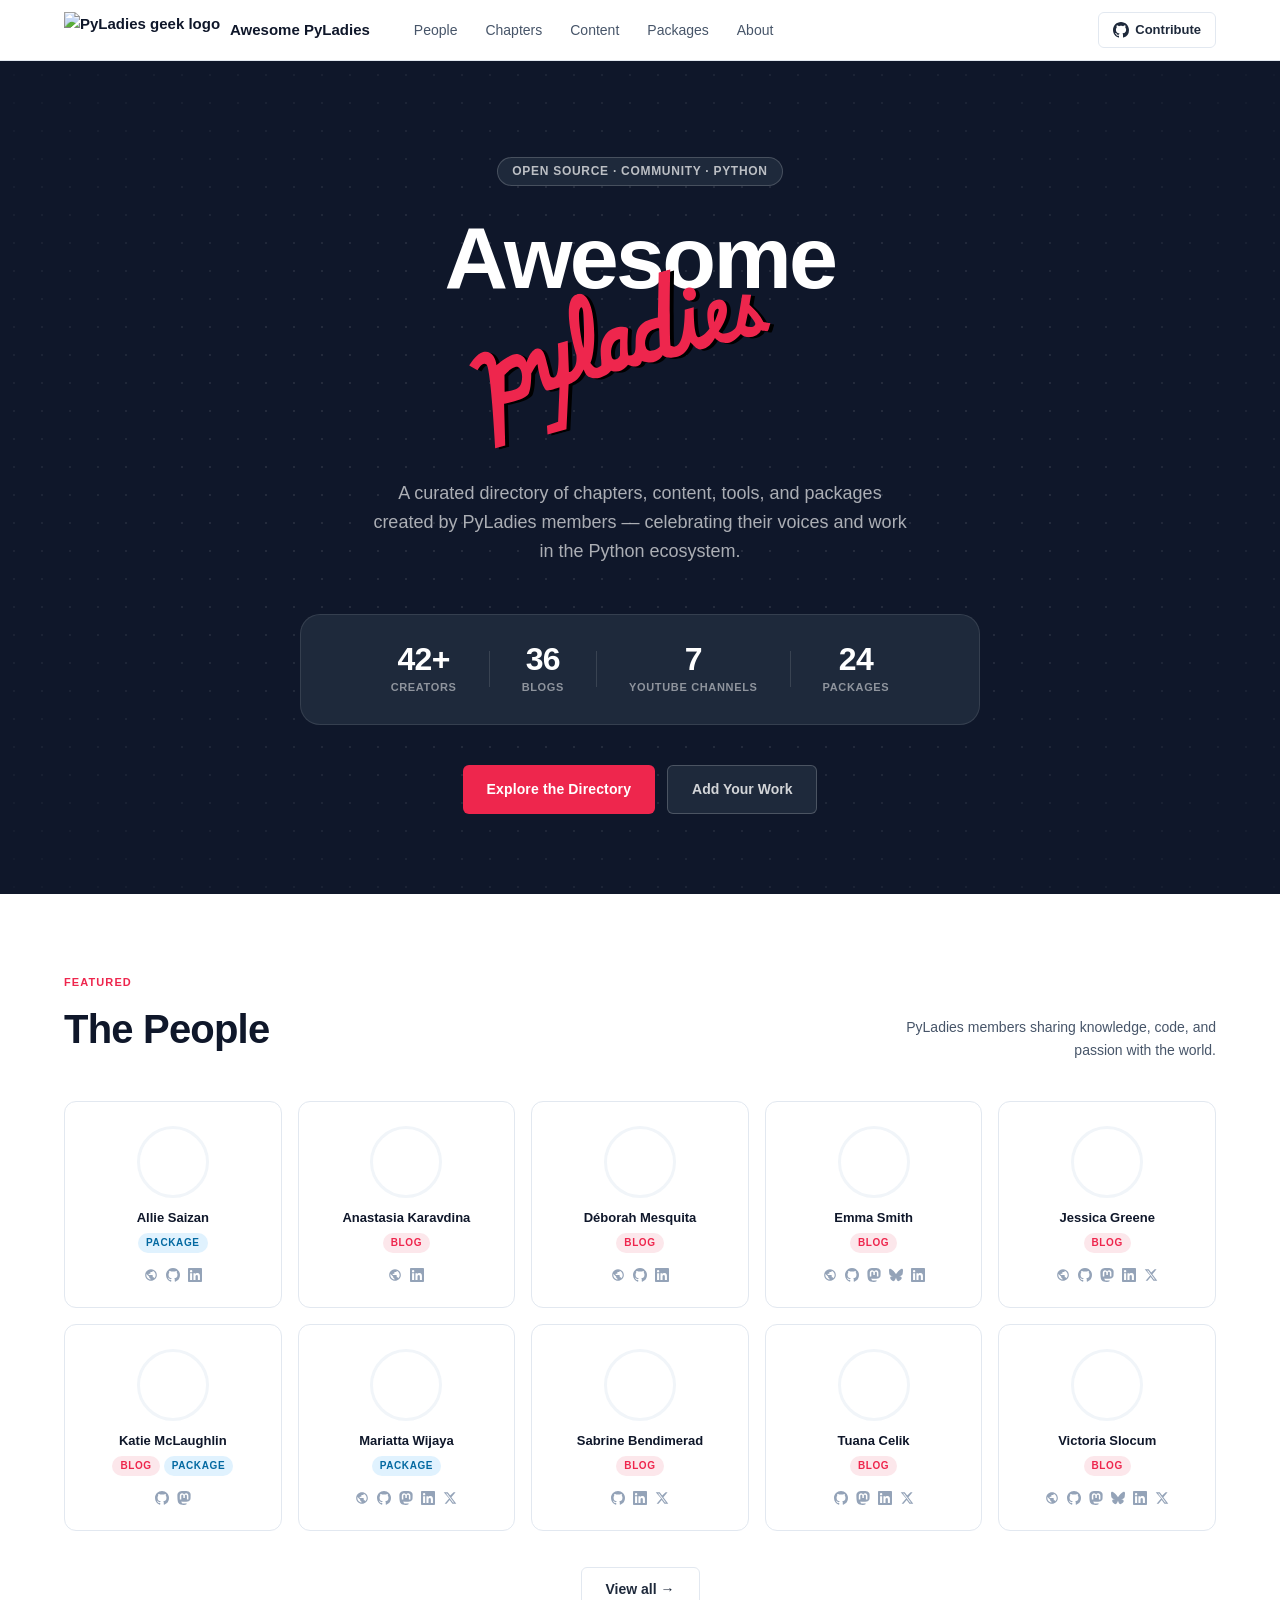
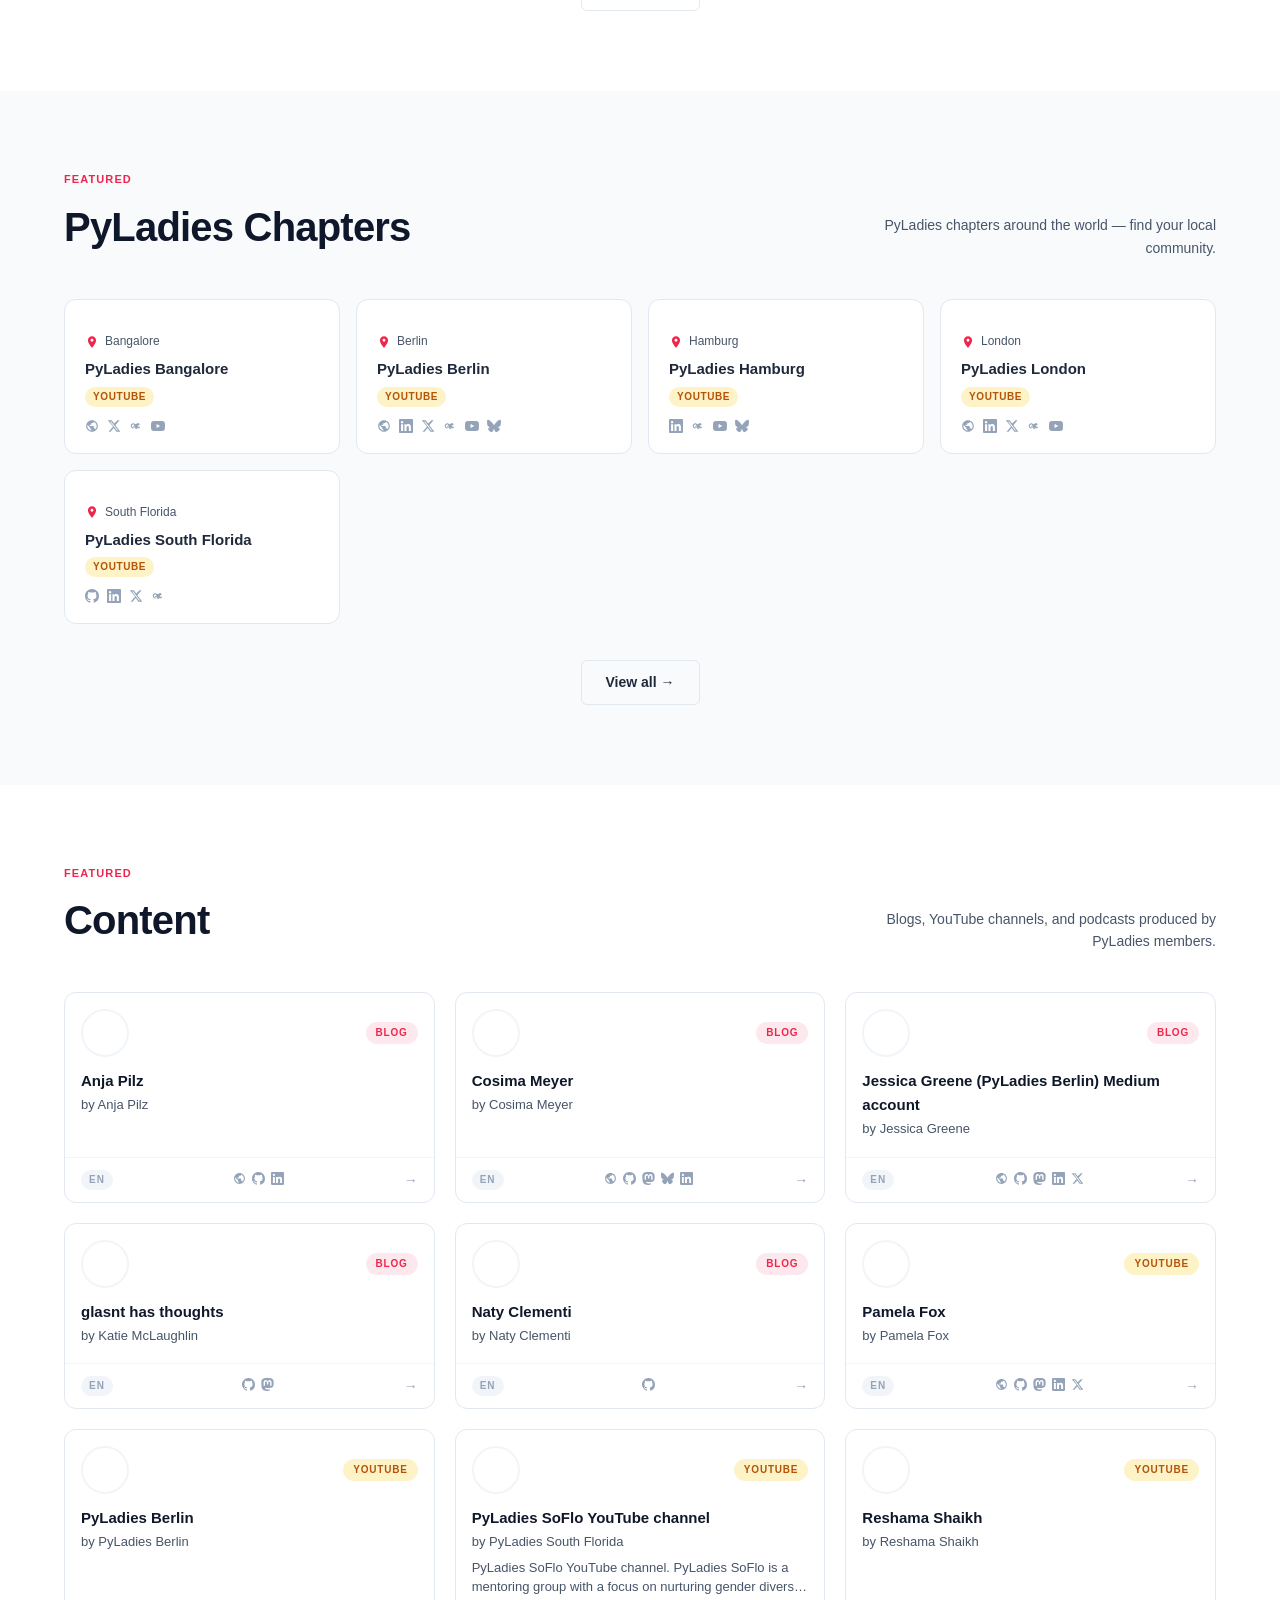
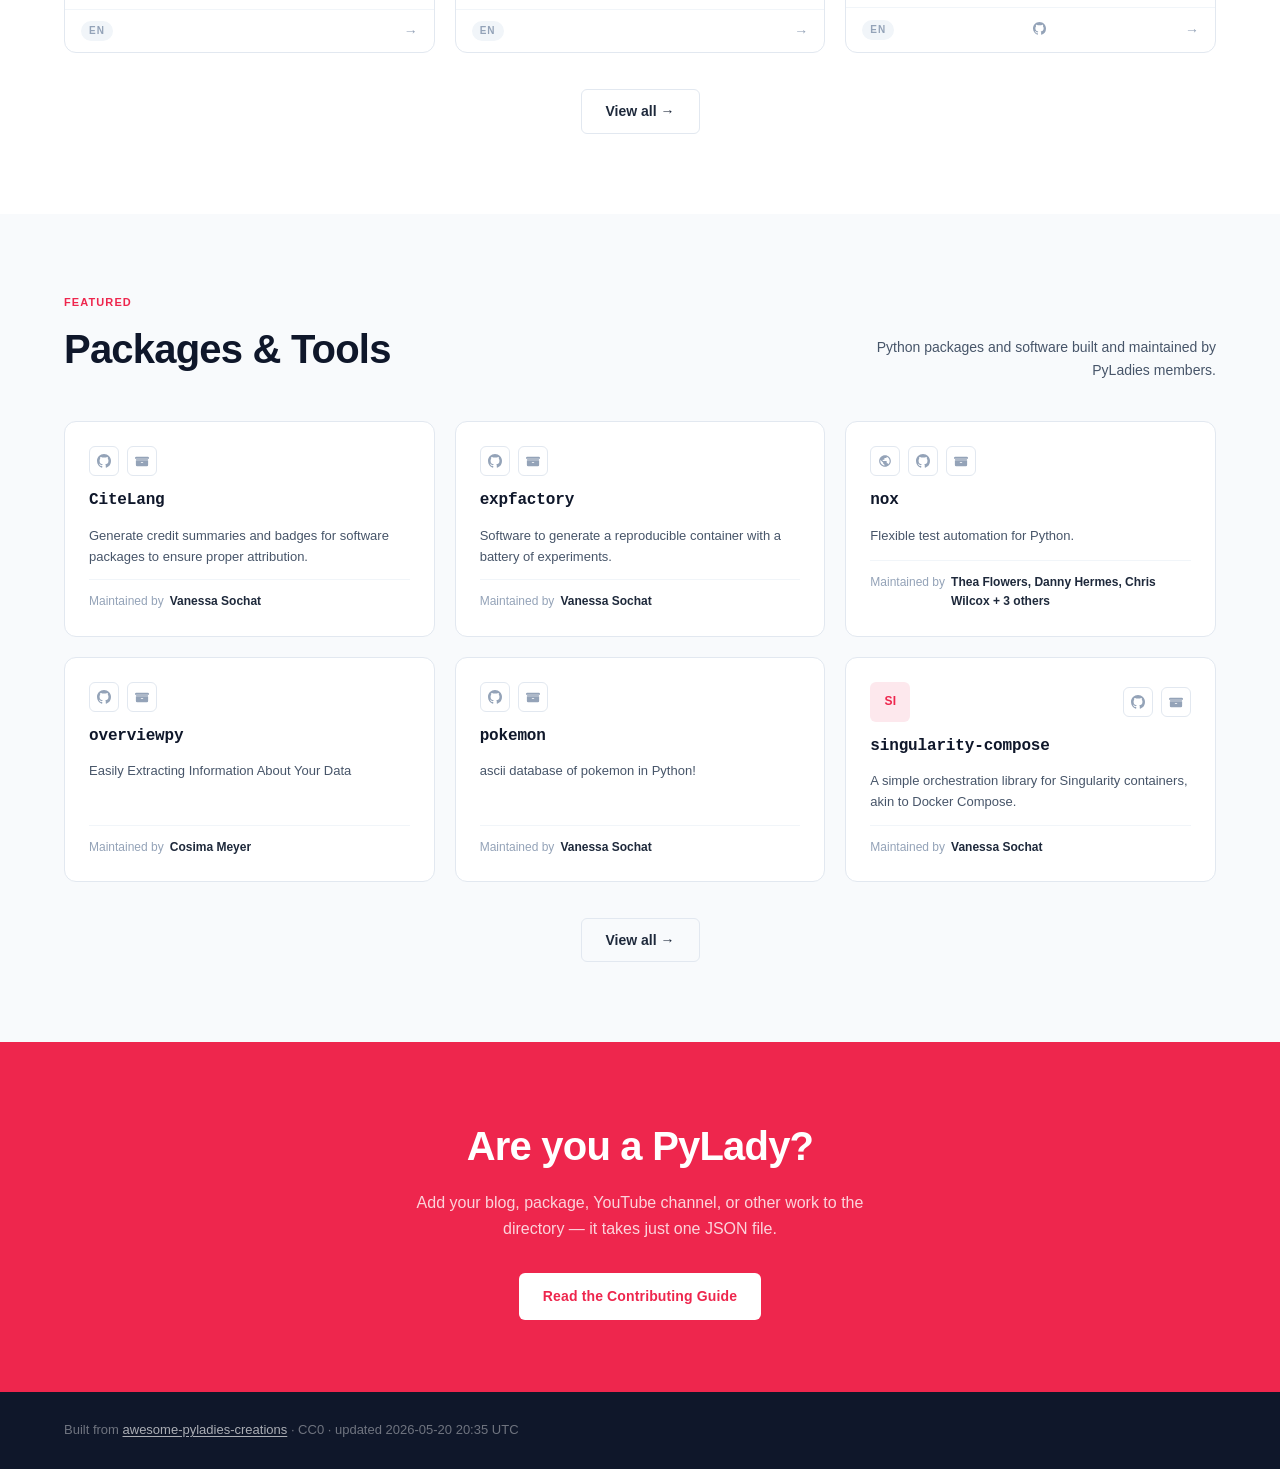
==== docs/index.html @ 739893a0 "fix: checklist styling, contribute TOC scroll-spy, scroll-margin-top for headings - Post-process ren" ====
<!DOCTYPE html>
<html lang="en">
<head>
  <meta charset="UTF-8" />
  <meta name="viewport" content="width=device-width, initial-scale=1.0" />
  <link rel="stylesheet" href="assets/style.css" />
  
</head>
<body>
  <header class="site-header">
    <nav class="nav-inner">
      <a href="index.html" class="nav-logo">
        <img src="assets/pylady_geek.png"
             alt="PyLadies geek logo" class="nav-geek-logo" />
        <span>Awesome PyLadies</span>
      </a>
      <ul class="nav-links">
        <li><a href="people.html">People</a></li>
        <li><a href="chapters.html">Chapters</a></li>
        <li><a href="content.html">Content</a></li>
        <li><a href="packages.html">Packages</a></li>
        <li><a href="about.html">About</a></li>
      </ul>
      <a class="nav-cta" href="https://github.com/cosimameyer/awesome-pyladies-creations" target="_blank" rel="noopener">
        <svg width="16" height="16" viewBox="0 0 24 24" fill="currentColor" aria-hidden="true"><path d="M12 0C5.37 0 0 5.37 0 12c0 5.31 3.435 9.795 8.205 11.385.6.105.825-.255.825-.57 0-.285-.015-1.23-.015-2.235-3.015.555-3.795-.735-4.035-1.41-.135-.345-.72-1.41-1.23-1.695-.42-.225-1.02-.78-.015-.795.945-.015 1.62.87 1.845 1.23 1.08 1.815 2.805 1.305 3.495.99.105-.78.42-1.305.765-1.605-2.67-.3-5.46-1.335-5.46-5.925 0-1.305.465-2.385 1.23-3.225-.12-.3-.54-1.53.12-3.18 0 0 1.005-.315 3.3 1.23.96-.27 1.98-.405 3-.405s2.04.135 3 .405c2.295-1.56 3.3-1.23 3.3-1.23.66 1.65.24 2.88.12 3.18.765.84 1.23 1.905 1.23 3.225 0 4.605-2.805 5.625-5.475 5.925.435.375.81 1.095.81 2.22 0 1.605-.015 2.895-.015 3.3 0 .315.225.69.825.57A12.02 12.02 0 0 0 24 12c0-6.63-5.37-12-12-12z"/></svg> Contribute
      </a>
    </nav>
  </header>
  <section class="hero">
    <div class="hero-inner">
      <div class="hero-badge">Open Source · Community · Python</div>
      <h1>Awesome</h1>
      <?xml version="1.0" encoding="UTF-8" standalone="no"?>
<!-- Created with Inkscape (http://www.inkscape.org/) -->

<svg viewBox="0 0 362.58975 154.33916"
   xmlns:dc="http://purl.org/dc/elements/1.1/"
   xmlns:cc="http://creativecommons.org/ns#"
   xmlns:rdf="http://www.w3.org/1999/02/22-rdf-syntax-ns#"
   xmlns:svg="http://www.w3.org/2000/svg"
   xmlns="http://www.w3.org/2000/svg"
   xmlns:sodipodi="http://sodipodi.sourceforge.net/DTD/sodipodi-0.dtd"
   xmlns:inkscape="http://www.inkscape.org/namespaces/inkscape"
   id="svg2"
   version="1.1"
   inkscape:version="0.47 r22583"
   sodipodi:docname="logo.svg"
   inkscape:export-filename="/home/scaredofrabbits/Documents/pyladies-docs/logos/logo-180x84.png"
   inkscape:export-xdpi="44.701157"
   inkscape:export-ydpi="44.701157"
   style="height:130px;width:auto;display:block;margin:-28px auto 12px;transform:rotate(-15deg);transform-origin:center bottom;display:inline">
  <defs
     id="defs4">
    <inkscape:perspective
       sodipodi:type="inkscape:persp3d"
       inkscape:vp_x="0 : 526.18109 : 1"
       inkscape:vp_y="0 : 1000 : 0"
       inkscape:vp_z="744.09448 : 526.18109 : 1"
       inkscape:persp3d-origin="372.04724 : 350.78739 : 1"
       id="perspective10" />
    <inkscape:perspective
       id="perspective2867"
       inkscape:persp3d-origin="0.5 : 0.33333333 : 1"
       inkscape:vp_z="1 : 0.5 : 1"
       inkscape:vp_y="0 : 1000 : 0"
       inkscape:vp_x="0 : 0.5 : 1"
       sodipodi:type="inkscape:persp3d" />
    <inkscape:perspective
       id="perspective2889"
       inkscape:persp3d-origin="0.5 : 0.33333333 : 1"
       inkscape:vp_z="1 : 0.5 : 1"
       inkscape:vp_y="0 : 1000 : 0"
       inkscape:vp_x="0 : 0.5 : 1"
       sodipodi:type="inkscape:persp3d" />
    <inkscape:perspective
       id="perspective2980"
       inkscape:persp3d-origin="0.5 : 0.33333333 : 1"
       inkscape:vp_z="1 : 0.5 : 1"
       inkscape:vp_y="0 : 1000 : 0"
       inkscape:vp_x="0 : 0.5 : 1"
       sodipodi:type="inkscape:persp3d" />
    <inkscape:perspective
       id="perspective2838"
       inkscape:persp3d-origin="0.5 : 0.33333333 : 1"
       inkscape:vp_z="1 : 0.5 : 1"
       inkscape:vp_y="0 : 1000 : 0"
       inkscape:vp_x="0 : 0.5 : 1"
       sodipodi:type="inkscape:persp3d" />
    <inkscape:perspective
       id="perspective2891"
       inkscape:persp3d-origin="0.5 : 0.33333333 : 1"
       inkscape:vp_z="1 : 0.5 : 1"
       inkscape:vp_y="0 : 1000 : 0"
       inkscape:vp_x="0 : 0.5 : 1"
       sodipodi:type="inkscape:persp3d" />
    <inkscape:perspective
       id="perspective2919"
       inkscape:persp3d-origin="0.5 : 0.33333333 : 1"
       inkscape:vp_z="1 : 0.5 : 1"
       inkscape:vp_y="0 : 1000 : 0"
       inkscape:vp_x="0 : 0.5 : 1"
       sodipodi:type="inkscape:persp3d" />
  </defs>
  <sodipodi:namedview
     id="base"
     pagecolor="#ffffff"
     bordercolor="#666666"
     borderopacity="1.0"
     inkscape:pageopacity="0.0"
     inkscape:pageshadow="2"
     inkscape:zoom="1.4142136"
     inkscape:cx="80.745115"
     inkscape:cy="82.310854"
     inkscape:document-units="px"
     inkscape:current-layer="layer3"
     showgrid="false"
     inkscape:window-width="1366"
     inkscape:window-height="697"
     inkscape:window-x="0"
     inkscape:window-y="24"
     inkscape:window-maximized="1" />
  <metadata
     id="metadata7">
    <rdf:RDF>
      <cc:Work
         rdf:about="">
        <dc:format>image/svg+xml</dc:format>
        <dc:type
           rdf:resource="http://purl.org/dc/dcmitype/StillImage" />
        <dc:title />
      </cc:Work>
    </rdf:RDF>
  </metadata>
  <g
     inkscape:groupmode="layer"
     id="layer3"
     inkscape:label="comment"
     transform="translate(-264.10653,-135.75333)"
     style="display:inline" />
  <g
     inkscape:groupmode="layer"
     id="layer5"
     inkscape:label="shadow"
     style="display:inline"
     transform="translate(-2.97702,-8.3648884)">
    <g
       id="g2858"
       transform="translate(6.5355338,10.485281)"
       style="fill:#000000">
      <path
         sodipodi:nodetypes="ccsccczsscsccccscccscssccccccscsccccscscsccccccccscscsccssccccccsccsccsccczczcccssccccsccssccccscc"
         id="path2841-2"
         d="M 145.8125,0.50000432 C 123.74597,1.6523143 126.78125,69.375004 126.78125,69.375004 c 0,0 -0.93703,7.47672 -4.09375,11.78125 -3.15673,4.30452 -8.44519,7.38215 -9.78125,6.03125 l 8.21875,-36.1875 -12.125,0 c 0,6.4e-4 -6.46018,36.223795 -13.53125,37.5625 -7.07107,1.338705 -5.063295,-6.05393 -5.063292,-13.630076 4e-6,-11.157502 1.519512,-23.391014 -6.561708,-24.401174 -8.08122,-1.01016 -16.6875,12.78125 -16.6875,12.78125 0,0 1.01872,-8.08439 -7.0625,-12.125 -8.08122,-4.04061 -28.28125,6.0625 -28.28125,6.0625 1.881521,-8.531888 -1.534797,-19.292188 -11.125,-19.1875 C 12.218554,38.573818 6.2509254,44.468939 0.5,49.156254 l 8.09375,8.09375 c 0,0 8.05314,-9.08202 12.09375,-4.03125 4.04061,5.05076 -15.5535714,98.825896 -15.5535714,98.825896 l 12.1250004,0 11.522321,-48.32589 c 0,0 26.26174,2.02967 31.3125,-4.031256 5.05076,-6.06091 9.09375,-22.21875 9.09375,-22.21875 0,0 11.119129,-12.143721 10.108979,-8.103111 -1.01015,4.04061 -2.034749,31.311717 3.016021,32.321867 5.05076,1.01015 15.15625,0 15.15625,0 l -12.25,39.28125 -14,1.125 -2.03125,10.125 23.25,0 16.3125,-50.78125 c 0,0 7.3219,-1.04918 11.46875,-3.312506 4.14685,-2.26332 7.38586,-6.26897 10.375,-9.25 0.65827,5.06127 0.86643,9.040319 7.0625,12.250006 8.03025,4.15982 19.17878,1.16145 23.96875,-2.500006 11.61676,7.576146 21.21875,-1.5 21.21875,-1.5 0,0 11.09533,10.101536 17.15625,0 16.66752,11.111676 25.75,-0.46875 25.75,-0.46875 0,0 0.7824,5.457376 14.8125,6.406256 14.0301,0.94888 20.71875,-12.656256 20.71875,-12.656256 2.74434,3.48423 4.13991,10.897926 10.90625,11.625006 6.76634,0.72708 13.52714,-3.605916 18.65625,-8.968756 3.81969,7.197816 7.71317,7.759426 12.59375,9.500006 4.88058,1.74058 14.30009,-3.449156 18.28125,-6.187506 5.0763,9.137536 20.01868,8.460296 24.40625,1.65625 0.0614,0.478178 1.18435,1.498951 7.09375,3.468756 2.34189,-1.709596 3.00844,-4.529786 5.8125,-8.343756 -2.52539,-1.01015 -7.625,-3.53125 -7.625,-3.53125 -1.50285,-8.41307 -6.02671,-16.21852 -10.84375,-23.96875 l 5.0625,-11.09375 -10.09375,-3.03125 c -6.22431,13.50459 -11.46678,25.47812 -15.65625,33.4375 -4.18947,7.95937 -19.68829,8.26924 -22.71875,1.375 20.29456,-15.18963 22.54306,-38.57158 5.03125,-36.337881 -16.2066,2.067214 -14.74173,30.537459 -14.74173,30.537459 0,0 -5.9583,5.790272 -14.03952,6.800422 -8.08122,1.01015 2.5625,-36 2.5625,-36 l -11.09375,0 c 0,0 -6.67833,26.361223 -14.6875,35 -7.21864,7.786096 -10.33604,3.141199 -12.3125,2.21875 -2.04681,-0.955285 22.75428,-88.01119579 22.75428,-88.01119579 L 246.46288,0.67814417 231.65625,52.062504 c -8.08122,-0.16396 -17.16878,-1.32579 -25.25,5.875 -10.86008,10.20217 -6.66295,33.061625 -19.21875,28.948445 -4.04061,1.01015 6.84375,-30.760945 6.84375,-30.760945 -0.7389,-5.17228 -16.72934,-7.52701 -24.6875,-2.625 -15.78673,9.72419 -14.34548,29.02315 -17.3125,36.0625 -6.99635,3.234382 -8.93416,1.096535 -11.69844,-6 11.62571,-13.5981 29.7757,-82.0523497 6.54219,-83.06249968 -0.36302,-0.0157837 -0.71224,-0.0182906 -1.0625,0 z m 0.85977,16.33280468 c 0.10733,-0.01509 0.20458,-0.0088 0.3125,0 4.82812,0.392044 -9.60977,46.979695 -9.60977,46.979695 -1.49758,-0.49518 2.5355,-46.029026 9.29727,-46.979695 z m 152.85005,44.935053 c 2.30539,-1.938781 3.98307,-1.532499 4.34375,-0.200894 0.36068,1.331605 -8.70089,13.254465 -8.70089,13.254465 0.0488,-4.483809 2.05176,-11.114791 4.35714,-13.053571 z m -75.25709,2.679795 c 2.8925,-0.08146 4.03617,-0.49733 5.45352,0.583597 l -4.59375,20.34375 c -1.01015,3.07161 -14.70352,5.55644 -16.21875,-1.46875 -1.42074,-6.58708 2.45047,-11.737647 5.26523,-15.271097 2.27284,-2.853163 6.37482,-4.082772 10.09375,-4.1875 z m -45.03046,0.567572 c 0.78656,-0.01563 1.60813,0.114287 2.4375,0.406254 l -5.15625,18.521097 c -2.52538,3.53554 -9.27796,5.057614 -9.92227,-0.09883 -0.83873,-6.712304 5.03761,-18.677462 12.64102,-18.828521 z M 52.875,65.031254 c 1.336266,0.02885 2.53125,0.352677 3.46875,1.15625 5,4.28571 0.58666,19.16438 -4.5,22.5625 -6.11501,4.08512 -18.6875,1.21875 -18.6875,1.21875 l 5,-19.28125 c 0.580361,0 8.928263,-5.781289 14.71875,-5.65625 z m 283.5,9.59375 c 0,0 6.08976,12.98952 5,15 -2.72578,5.02877 -12.31902,-0.07963 -11.78125,-1.78125 l 6.78125,-13.21875 z"
         style="fill:#000000;fill-opacity:1;stroke:none;display:inline" />
      <path
         sodipodi:nodetypes="csz"
         id="path2915-9"
         d="m 274.98435,27.189734 c 10.91038,-0.37102 10.26934,16.6584 -0.71914,15.50829 -7.8672,-0.82342 -10.19123,-15.13726 0.71914,-15.50829 z"
         style="fill:#000000;fill-opacity:1;stroke:none;display:inline" />
    </g>
  </g>
  <g
     inkscape:label="script"
     inkscape:groupmode="layer"
     id="layer1"
     transform="translate(-264.10653,-135.75333)"
     style="display:inline">
    <g
       style="fill:#EE264D;fill-opacity:1;display:inline"
       id="g2858-3"
       transform="translate(263.60653,135.26612)">
      <path
         sodipodi:nodetypes="ccsccczsscsccccscccscssccccccscsccccscscsccccccccscscsccssccccccsccsccsccczczcccssccccsccssccccscc"
         id="path2841-2-0"
         d="M 145.8125,0.50000432 C 123.74597,1.6523143 126.78125,69.375004 126.78125,69.375004 c 0,0 -0.93703,7.47672 -4.09375,11.78125 -3.15673,4.30452 -8.44519,7.38215 -9.78125,6.03125 l 8.21875,-36.1875 -12.125,0 c 0,6.4e-4 -6.46018,36.223795 -13.53125,37.5625 -7.07107,1.338705 -5.063295,-6.05393 -5.063292,-13.630076 4e-6,-11.157502 1.519512,-23.391014 -6.561708,-24.401174 -8.08122,-1.01016 -16.6875,12.78125 -16.6875,12.78125 0,0 1.01872,-8.08439 -7.0625,-12.125 -8.08122,-4.04061 -28.28125,6.0625 -28.28125,6.0625 1.881521,-8.531888 -1.534797,-19.292188 -11.125,-19.1875 C 12.218554,38.573818 6.2509254,44.468939 0.5,49.156254 l 8.09375,8.09375 c 0,0 8.05314,-9.08202 12.09375,-4.03125 4.04061,5.05076 -15.5535714,98.825896 -15.5535714,98.825896 l 12.1250004,0 11.522321,-48.32589 c 0,0 26.26174,2.02967 31.3125,-4.031256 5.05076,-6.06091 9.09375,-22.21875 9.09375,-22.21875 0,0 11.119129,-12.143721 10.108979,-8.103111 -1.01015,4.04061 -2.034749,31.311717 3.016021,32.321867 5.05076,1.01015 15.15625,0 15.15625,0 l -12.25,39.28125 -14,1.125 -2.03125,10.125 23.25,0 16.3125,-50.78125 c 0,0 7.3219,-1.04918 11.46875,-3.312506 4.14685,-2.26332 7.38586,-6.26897 10.375,-9.25 0.65827,5.06127 0.86643,9.040319 7.0625,12.250006 8.03025,4.15982 19.17878,1.16145 23.96875,-2.500006 11.61676,7.576146 21.21875,-1.5 21.21875,-1.5 0,0 11.09533,10.101536 17.15625,0 16.66752,11.111676 25.75,-0.46875 25.75,-0.46875 0,0 0.7824,5.457376 14.8125,6.406256 14.0301,0.94888 20.71875,-12.656256 20.71875,-12.656256 2.74434,3.48423 4.13991,10.897926 10.90625,11.625006 6.76634,0.72708 13.52714,-3.605916 18.65625,-8.968756 3.81969,7.197816 7.71317,7.759426 12.59375,9.500006 4.88058,1.74058 14.30009,-3.449156 18.28125,-6.187506 5.0763,9.137536 20.01868,8.460296 24.40625,1.65625 0.0614,0.478178 1.18435,1.498951 7.09375,3.468756 2.34189,-1.709596 3.00844,-4.529786 5.8125,-8.343756 -2.52539,-1.01015 -7.625,-3.53125 -7.625,-3.53125 -1.50285,-8.41307 -6.02671,-16.21852 -10.84375,-23.96875 l 5.0625,-11.09375 -10.09375,-3.03125 c -6.22431,13.50459 -11.46678,25.47812 -15.65625,33.4375 -4.18947,7.95937 -19.68829,8.26924 -22.71875,1.375 20.29456,-15.18963 22.54306,-38.57158 5.03125,-36.337881 -16.2066,2.067214 -14.74173,30.537459 -14.74173,30.537459 0,0 -5.9583,5.790272 -14.03952,6.800422 -8.08122,1.01015 2.5625,-36 2.5625,-36 l -11.09375,0 c 0,0 -6.67833,26.361223 -14.6875,35 -7.21864,7.786096 -10.33604,3.141199 -12.3125,2.21875 -2.04681,-0.955285 22.75428,-88.01119579 22.75428,-88.01119579 L 246.46288,0.67814417 231.65625,52.062504 c -8.08122,-0.16396 -17.16878,-1.32579 -25.25,5.875 -10.86008,10.20217 -6.66295,33.061625 -19.21875,28.948445 -4.04061,1.01015 6.84375,-30.760945 6.84375,-30.760945 -0.7389,-5.17228 -16.72934,-7.52701 -24.6875,-2.625 -15.78673,9.72419 -14.34548,29.02315 -17.3125,36.0625 -6.99635,3.234382 -8.93416,1.096535 -11.69844,-6 11.62571,-13.5981 29.7757,-82.0523497 6.54219,-83.06249968 -0.36302,-0.0157837 -0.71224,-0.0182906 -1.0625,0 z m 0.85977,16.33280468 c 0.10733,-0.01509 0.20458,-0.0088 0.3125,0 4.82812,0.392044 -9.60977,46.979695 -9.60977,46.979695 -1.49758,-0.49518 2.5355,-46.029026 9.29727,-46.979695 z m 152.85005,44.935053 c 2.30539,-1.938781 3.98307,-1.532499 4.34375,-0.200894 0.36068,1.331605 -8.70089,13.254465 -8.70089,13.254465 0.0488,-4.483809 2.05176,-11.114791 4.35714,-13.053571 z m -75.25709,2.679795 c 2.8925,-0.08146 4.03617,-0.49733 5.45352,0.583597 l -4.59375,20.34375 c -1.01015,3.07161 -14.70352,5.55644 -16.21875,-1.46875 -1.42074,-6.58708 2.45047,-11.737647 5.26523,-15.271097 2.27284,-2.853163 6.37482,-4.082772 10.09375,-4.1875 z m -45.03046,0.567572 c 0.78656,-0.01563 1.60813,0.114287 2.4375,0.406254 l -5.15625,18.521097 c -2.52538,3.53554 -9.27796,5.057614 -9.92227,-0.09883 -0.83873,-6.712304 5.03761,-18.677462 12.64102,-18.828521 z M 52.875,65.031254 c 1.336266,0.02885 2.53125,0.352677 3.46875,1.15625 5,4.28571 0.58666,19.16438 -4.5,22.5625 -6.11501,4.08512 -18.6875,1.21875 -18.6875,1.21875 l 5,-19.28125 c 0.580361,0 8.928263,-5.781289 14.71875,-5.65625 z m 283.5,9.59375 c 0,0 6.08976,12.98952 5,15 -2.72578,5.02877 -12.31902,-0.07963 -11.78125,-1.78125 l 6.78125,-13.21875 z"
         style="fill:#EE264D;fill-opacity:1;stroke:none;display:inline" />
      <path
         sodipodi:nodetypes="csz"
         id="path2915-9-9"
         d="m 274.98435,27.189734 c 10.91038,-0.37102 10.26934,16.6584 -0.71914,15.50829 -7.8672,-0.82342 -10.19123,-15.13726 0.71914,-15.50829 z"
         style="fill:#EE264D;fill-opacity:1;stroke:none;display:inline" />
    </g>
  </g>
</svg>

      <p class="hero-sub">A curated directory of chapters, content, tools, and packages created by PyLadies members — celebrating their voices and work in the Python ecosystem.</p>
      <div class="hero-stats"><div class="stat"><span class="stat-num">42+</span><span class="stat-label">Creators</span></div><div class="stat-divider"></div><div class="stat"><span class="stat-num">36</span><span class="stat-label">Blogs</span></div><div class="stat-divider"></div><div class="stat"><span class="stat-num">7</span><span class="stat-label">YouTube Channels</span></div><div class="stat-divider"></div><div class="stat"><span class="stat-num">24</span><span class="stat-label">Packages</span></div></div>
      <div class="hero-actions">
        <a href="people.html" class="btn-primary">Explore the Directory</a>
        <a href="https://github.com/cosimameyer/awesome-pyladies-creations/blob/main/CONTRIBUTING.md"
           class="btn-ghost" target="_blank" rel="noopener">Add Your Work</a>
      </div>
    </div>
    <div class="hero-grid-bg" aria-hidden="true"><div class="dot-grid"></div></div>
  </section>

  
  <section class="section" id="featured-people">
    <div class="container">
      <div class="section-header">
        <div>
          <p class="section-label">Featured</p>
          <h2 class="section-title">The People</h2>
        </div>
        <p class="section-desc">PyLadies members sharing knowledge, code, and passion with the world.</p>
      </div>
      <div class="people-grid">
        <div class="person-card" data-type="package" data-search="allie saizan"
             onclick="window.open('https://pypi.org/project/fairlearn/','_blank','noopener')" role="link" tabindex="0"
             onkeydown="if(event.key==='Enter')window.open('https://pypi.org/project/fairlearn/','_blank','noopener')">
          <img class="person-avatar" src="https://github.com/cosimameyer/awesome-pyladies-creations/raw/main/img/fallback_images/pyladies_bot.png" alt="Allie Saizan" loading="lazy"
               onerror="this.src='https://github.com/cosimameyer/awesome-pyladies-creations/raw/main/img/fallback_images/pyladies_bot.png'"/>
          <div class="person-info">
            <h3 class="person-name">Allie Saizan</h3>
            <div class="person-tags"><a href="https://pypi.org/project/fairlearn/" target="_blank" rel="noopener" class="person-tag tag-package" onclick="event.stopPropagation()">Package</a></div>
          </div>
          <div class="person-social"><a href="https://alliesaizan.github.io/" target="_blank" rel="noopener" title="website" class="social-icon" onclick="event.stopPropagation()"><svg width="14" height="14" viewBox="0 0 24 24" fill="currentColor" aria-hidden="true"><path d="M12 2C6.48 2 2 6.48 2 12s4.48 10 10 10 10-4.48 10-10S17.52 2 12 2zm-1 17.93c-3.95-.49-7-3.85-7-7.93 0-.62.08-1.21.21-1.79L9 15v1c0 1.1.9 2 2 2v1.93zm6.9-2.54c-.26-.81-1-1.39-1.9-1.39h-1v-3c0-.55-.45-1-1-1H8v-2h2c.55 0 1-.45 1-1V7h2c1.1 0 2-.9 2-2v-.41c2.93 1.19 5 4.06 5 7.41 0 2.08-.8 3.97-2.1 5.39z"/></svg></a>
<a href="https://github.com/alliesaizan" target="_blank" rel="noopener" title="github" class="social-icon" onclick="event.stopPropagation()"><svg width="14" height="14" viewBox="0 0 24 24" fill="currentColor" aria-hidden="true"><path d="M12 0C5.37 0 0 5.37 0 12c0 5.31 3.435 9.795 8.205 11.385.6.105.825-.255.825-.57 0-.285-.015-1.23-.015-2.235-3.015.555-3.795-.735-4.035-1.41-.135-.345-.72-1.41-1.23-1.695-.42-.225-1.02-.78-.015-.795.945-.015 1.62.87 1.845 1.23 1.08 1.815 2.805 1.305 3.495.99.105-.78.42-1.305.765-1.605-2.67-.3-5.46-1.335-5.46-5.925 0-1.305.465-2.385 1.23-3.225-.12-.3-.54-1.53.12-3.18 0 0 1.005-.315 3.3 1.23.96-.27 1.98-.405 3-.405s2.04.135 3 .405c2.295-1.56 3.3-1.23 3.3-1.23.66 1.65.24 2.88.12 3.18.765.84 1.23 1.905 1.23 3.225 0 4.605-2.805 5.625-5.475 5.925.435.375.81 1.095.81 2.22 0 1.605-.015 2.895-.015 3.3 0 .315.225.69.825.57A12.02 12.02 0 0 0 24 12c0-6.63-5.37-12-12-12z"/></svg></a>
<a href="https://www.linkedin.com/in/alexandra-saizan" target="_blank" rel="noopener" title="linkedin" class="social-icon" onclick="event.stopPropagation()"><svg width="14" height="14" viewBox="0 0 24 24" fill="currentColor" aria-hidden="true"><path d="M20.447 20.452h-3.554v-5.569c0-1.328-.027-3.037-1.852-3.037-1.853 0-2.136 1.445-2.136 2.939v5.667H9.351V9h3.414v1.561h.046c.477-.9 1.637-1.85 3.37-1.85 3.601 0 4.267 2.37 4.267 5.455v6.286zM5.337 7.433a2.062 2.062 0 0 1-2.063-2.065 2.064 2.064 0 1 1 2.063 2.065zm1.782 13.019H3.555V9h3.564v11.452zM22.225 0H1.771C.792 0 0 .774 0 1.729v20.542C0 23.227.792 24 1.771 24h20.451C23.2 24 24 23.227 24 22.271V1.729C24 .774 23.2 0 22.222 0h.003z"/></svg></a></div>
        </div>
        <div class="person-card" data-type="blog" data-search="anastasia karavdina"
             onclick="window.open('https://www.karavdina.com/blog','_blank','noopener')" role="link" tabindex="0"
             onkeydown="if(event.key==='Enter')window.open('https://www.karavdina.com/blog','_blank','noopener')">
          <img class="person-avatar" src="https://static.wixstatic.com/media/160e52_7aba41375ff94da0a34b68dfbb95f603~mv2.jpg" alt="Anastasia Karavdina" loading="lazy"
               onerror="this.src='https://github.com/cosimameyer/awesome-pyladies-creations/raw/main/img/fallback_images/pyladies_bot.png'"/>
          <div class="person-info">
            <h3 class="person-name">Anastasia Karavdina</h3>
            <div class="person-tags"><a href="https://www.karavdina.com/blog" target="_blank" rel="noopener" class="person-tag tag-blog" onclick="event.stopPropagation()">Blog</a></div>
          </div>
          <div class="person-social"><a href="https://www.karavdina.com" target="_blank" rel="noopener" title="website" class="social-icon" onclick="event.stopPropagation()"><svg width="14" height="14" viewBox="0 0 24 24" fill="currentColor" aria-hidden="true"><path d="M12 2C6.48 2 2 6.48 2 12s4.48 10 10 10 10-4.48 10-10S17.52 2 12 2zm-1 17.93c-3.95-.49-7-3.85-7-7.93 0-.62.08-1.21.21-1.79L9 15v1c0 1.1.9 2 2 2v1.93zm6.9-2.54c-.26-.81-1-1.39-1.9-1.39h-1v-3c0-.55-.45-1-1-1H8v-2h2c.55 0 1-.45 1-1V7h2c1.1 0 2-.9 2-2v-.41c2.93 1.19 5 4.06 5 7.41 0 2.08-.8 3.97-2.1 5.39z"/></svg></a>
<a href="https://www.linkedin.com/in/dr-anastasia-karavdina" target="_blank" rel="noopener" title="linkedin" class="social-icon" onclick="event.stopPropagation()"><svg width="14" height="14" viewBox="0 0 24 24" fill="currentColor" aria-hidden="true"><path d="M20.447 20.452h-3.554v-5.569c0-1.328-.027-3.037-1.852-3.037-1.853 0-2.136 1.445-2.136 2.939v5.667H9.351V9h3.414v1.561h.046c.477-.9 1.637-1.85 3.37-1.85 3.601 0 4.267 2.37 4.267 5.455v6.286zM5.337 7.433a2.062 2.062 0 0 1-2.063-2.065 2.064 2.064 0 1 1 2.063 2.065zm1.782 13.019H3.555V9h3.564v11.452zM22.225 0H1.771C.792 0 0 .774 0 1.729v20.542C0 23.227.792 24 1.771 24h20.451C23.2 24 24 23.227 24 22.271V1.729C24 .774 23.2 0 22.222 0h.003z"/></svg></a></div>
        </div>
        <div class="person-card" data-type="blog" data-search="anja pilz"
             onclick="window.open('https://aplz.github.io','_blank','noopener')" role="link" tabindex="0"
             onkeydown="if(event.key==='Enter')window.open('https://aplz.github.io','_blank','noopener')">
          <img class="person-avatar" src="https://raw.githubusercontent.com/aplz/aplz.github.io/master/images/avatar_me.jpg" alt="Anja Pilz" loading="lazy"
               onerror="this.src='https://github.com/cosimameyer/awesome-pyladies-creations/raw/main/img/fallback_images/pyladies_small.png'"/>
          <div class="person-info">
            <h3 class="person-name">Anja Pilz</h3>
            <div class="person-tags"><a href="https://aplz.github.io" target="_blank" rel="noopener" class="person-tag tag-blog" onclick="event.stopPropagation()">Blog</a></div>
          </div>
          <div class="person-social"><a href="https://aplz.github.io" target="_blank" rel="noopener" title="website" class="social-icon" onclick="event.stopPropagation()"><svg width="14" height="14" viewBox="0 0 24 24" fill="currentColor" aria-hidden="true"><path d="M12 2C6.48 2 2 6.48 2 12s4.48 10 10 10 10-4.48 10-10S17.52 2 12 2zm-1 17.93c-3.95-.49-7-3.85-7-7.93 0-.62.08-1.21.21-1.79L9 15v1c0 1.1.9 2 2 2v1.93zm6.9-2.54c-.26-.81-1-1.39-1.9-1.39h-1v-3c0-.55-.45-1-1-1H8v-2h2c.55 0 1-.45 1-1V7h2c1.1 0 2-.9 2-2v-.41c2.93 1.19 5 4.06 5 7.41 0 2.08-.8 3.97-2.1 5.39z"/></svg></a>
<a href="https://github.com/aplz" target="_blank" rel="noopener" title="github" class="social-icon" onclick="event.stopPropagation()"><svg width="14" height="14" viewBox="0 0 24 24" fill="currentColor" aria-hidden="true"><path d="M12 0C5.37 0 0 5.37 0 12c0 5.31 3.435 9.795 8.205 11.385.6.105.825-.255.825-.57 0-.285-.015-1.23-.015-2.235-3.015.555-3.795-.735-4.035-1.41-.135-.345-.72-1.41-1.23-1.695-.42-.225-1.02-.78-.015-.795.945-.015 1.62.87 1.845 1.23 1.08 1.815 2.805 1.305 3.495.99.105-.78.42-1.305.765-1.605-2.67-.3-5.46-1.335-5.46-5.925 0-1.305.465-2.385 1.23-3.225-.12-.3-.54-1.53.12-3.18 0 0 1.005-.315 3.3 1.23.96-.27 1.98-.405 3-.405s2.04.135 3 .405c2.295-1.56 3.3-1.23 3.3-1.23.66 1.65.24 2.88.12 3.18.765.84 1.23 1.905 1.23 3.225 0 4.605-2.805 5.625-5.475 5.925.435.375.81 1.095.81 2.22 0 1.605-.015 2.895-.015 3.3 0 .315.225.69.825.57A12.02 12.02 0 0 0 24 12c0-6.63-5.37-12-12-12z"/></svg></a>
<a href="https://www.linkedin.com/in/anja-pilz" target="_blank" rel="noopener" title="linkedin" class="social-icon" onclick="event.stopPropagation()"><svg width="14" height="14" viewBox="0 0 24 24" fill="currentColor" aria-hidden="true"><path d="M20.447 20.452h-3.554v-5.569c0-1.328-.027-3.037-1.852-3.037-1.853 0-2.136 1.445-2.136 2.939v5.667H9.351V9h3.414v1.561h.046c.477-.9 1.637-1.85 3.37-1.85 3.601 0 4.267 2.37 4.267 5.455v6.286zM5.337 7.433a2.062 2.062 0 0 1-2.063-2.065 2.064 2.064 0 1 1 2.063 2.065zm1.782 13.019H3.555V9h3.564v11.452zM22.225 0H1.771C.792 0 0 .774 0 1.729v20.542C0 23.227.792 24 1.771 24h20.451C23.2 24 24 23.227 24 22.271V1.729C24 .774 23.2 0 22.222 0h.003z"/></svg></a></div>
        </div>
        <div class="person-card" data-type="blog" data-search="bilge yucel"
             onclick="window.open('https://medium.com/@bilgeycl','_blank','noopener')" role="link" tabindex="0"
             onkeydown="if(event.key==='Enter')window.open('https://medium.com/@bilgeycl','_blank','noopener')">
          <img class="person-avatar" src="https://miro.medium.com/v2/1*vq38WKmsK8tz_JXI5scXnw.jpeg" alt="Bilge Yucel" loading="lazy"
               onerror="this.src='https://github.com/cosimameyer/awesome-pyladies-creations/raw/main/img/fallback_images/pyladies_small.png'"/>
          <div class="person-info">
            <h3 class="person-name">Bilge Yucel</h3>
            <div class="person-tags"><a href="https://medium.com/@bilgeycl" target="_blank" rel="noopener" class="person-tag tag-blog" onclick="event.stopPropagation()">Blog</a></div>
          </div>
          <div class="person-social"><a href="https://bilgeyucel.github.io/" target="_blank" rel="noopener" title="website" class="social-icon" onclick="event.stopPropagation()"><svg width="14" height="14" viewBox="0 0 24 24" fill="currentColor" aria-hidden="true"><path d="M12 2C6.48 2 2 6.48 2 12s4.48 10 10 10 10-4.48 10-10S17.52 2 12 2zm-1 17.93c-3.95-.49-7-3.85-7-7.93 0-.62.08-1.21.21-1.79L9 15v1c0 1.1.9 2 2 2v1.93zm6.9-2.54c-.26-.81-1-1.39-1.9-1.39h-1v-3c0-.55-.45-1-1-1H8v-2h2c.55 0 1-.45 1-1V7h2c1.1 0 2-.9 2-2v-.41c2.93 1.19 5 4.06 5 7.41 0 2.08-.8 3.97-2.1 5.39z"/></svg></a>
<a href="https://github.com/bilgeyucel" target="_blank" rel="noopener" title="github" class="social-icon" onclick="event.stopPropagation()"><svg width="14" height="14" viewBox="0 0 24 24" fill="currentColor" aria-hidden="true"><path d="M12 0C5.37 0 0 5.37 0 12c0 5.31 3.435 9.795 8.205 11.385.6.105.825-.255.825-.57 0-.285-.015-1.23-.015-2.235-3.015.555-3.795-.735-4.035-1.41-.135-.345-.72-1.41-1.23-1.695-.42-.225-1.02-.78-.015-.795.945-.015 1.62.87 1.845 1.23 1.08 1.815 2.805 1.305 3.495.99.105-.78.42-1.305.765-1.605-2.67-.3-5.46-1.335-5.46-5.925 0-1.305.465-2.385 1.23-3.225-.12-.3-.54-1.53.12-3.18 0 0 1.005-.315 3.3 1.23.96-.27 1.98-.405 3-.405s2.04.135 3 .405c2.295-1.56 3.3-1.23 3.3-1.23.66 1.65.24 2.88.12 3.18.765.84 1.23 1.905 1.23 3.225 0 4.605-2.805 5.625-5.475 5.925.435.375.81 1.095.81 2.22 0 1.605-.015 2.895-.015 3.3 0 .315.225.69.825.57A12.02 12.02 0 0 0 24 12c0-6.63-5.37-12-12-12z"/></svg></a>
<a href="https://sigmoid.social/@bilgeyucel" target="_blank" rel="noopener" title="mastodon" class="social-icon" onclick="event.stopPropagation()"><svg width="14" height="14" viewBox="0 0 24 24" fill="currentColor" aria-hidden="true"><path d="M23.268 5.313c-.35-2.578-2.617-4.61-5.304-5.004C17.51.242 15.792 0 11.813 0h-.03c-3.98 0-4.835.242-5.288.309C3.882.692 1.496 2.518.917 5.127.64 6.412.61 7.837.661 9.143c.074 1.874.088 3.745.26 5.611.118 1.24.325 2.47.62 3.68.55 2.237 2.777 4.098 4.96 4.857 2.336.792 4.849.923 7.256.38.265-.061.527-.132.786-.213.585-.184 1.27-.39 1.774-.753a.057.057 0 0 0 .023-.043v-1.809a.052.052 0 0 0-.02-.041.053.053 0 0 0-.046-.01 20.282 20.282 0 0 1-4.709.545c-2.73 0-3.463-1.284-3.674-1.818a5.593 5.593 0 0 1-.319-1.433.053.053 0 0 1 .066-.054c1.517.363 3.072.546 4.632.546.376 0 .75 0 1.125-.01 1.57-.044 3.224-.124 4.768-.422.038-.008.077-.015.11-.024 2.435-.464 4.753-1.92 4.989-5.604.008-.145.03-1.52.03-1.67.002-.512.167-3.63-.024-5.545zm-3.748 9.195h-2.561V8.29c0-1.309-.55-1.976-1.67-1.976-1.23 0-1.846.79-1.846 2.35v3.403h-2.546V8.663c0-1.56-.617-2.35-1.848-2.35-1.112 0-1.668.668-1.67 1.977v6.218H4.822V8.102c0-1.31.337-2.35 1.011-3.12.696-.77 1.608-1.164 2.74-1.164 1.311 0 2.302.5 2.962 1.498l.638 1.06.638-1.06c.66-.999 1.65-1.498 2.96-1.498 1.13 0 2.043.395 2.74 1.164.675.77 1.012 1.81 1.012 3.12z"/></svg></a>
<a href="https://www.linkedin.com/in/bilge-yucel" target="_blank" rel="noopener" title="linkedin" class="social-icon" onclick="event.stopPropagation()"><svg width="14" height="14" viewBox="0 0 24 24" fill="currentColor" aria-hidden="true"><path d="M20.447 20.452h-3.554v-5.569c0-1.328-.027-3.037-1.852-3.037-1.853 0-2.136 1.445-2.136 2.939v5.667H9.351V9h3.414v1.561h.046c.477-.9 1.637-1.85 3.37-1.85 3.601 0 4.267 2.37 4.267 5.455v6.286zM5.337 7.433a2.062 2.062 0 0 1-2.063-2.065 2.064 2.064 0 1 1 2.063 2.065zm1.782 13.019H3.555V9h3.564v11.452zM22.225 0H1.771C.792 0 0 .774 0 1.729v20.542C0 23.227.792 24 1.771 24h20.451C23.2 24 24 23.227 24 22.271V1.729C24 .774 23.2 0 22.222 0h.003z"/></svg></a>
<a href="https://twitter.com/bilgeycl" target="_blank" rel="noopener" title="twitter" class="social-icon" onclick="event.stopPropagation()"><svg width="14" height="14" viewBox="0 0 24 24" fill="currentColor" aria-hidden="true"><path d="M18.244 2.25h3.308l-7.227 8.26 8.502 11.24H16.17l-4.714-6.231-5.401 6.231H2.744l7.737-8.835L1.254 2.25H8.08l4.259 5.63L18.244 2.25zm-1.161 17.52h1.833L7.084 4.126H5.117L17.083 19.77z"/></svg></a></div>
        </div>
        <div class="person-card" data-type="blog" data-search="cheuk ting ho"
             onclick="window.open('https://cheuk.dev','_blank','noopener')" role="link" tabindex="0"
             onkeydown="if(event.key==='Enter')window.open('https://cheuk.dev','_blank','noopener')">
          <img class="person-avatar" src="https://cheuk.dev/img/commission_main_hu_1109777618305171.jpeg" alt="Cheuk Ting Ho" loading="lazy"
               onerror="this.src='https://github.com/cosimameyer/awesome-pyladies-creations/raw/main/img/fallback_images/pyladies_bot.png'"/>
          <div class="person-info">
            <h3 class="person-name">Cheuk Ting Ho</h3>
            <div class="person-tags"><a href="https://cheuk.dev" target="_blank" rel="noopener" class="person-tag tag-blog" onclick="event.stopPropagation()">Blog</a></div>
          </div>
          <div class="person-social"><a href="https://cheuk.dev" target="_blank" rel="noopener" title="website" class="social-icon" onclick="event.stopPropagation()"><svg width="14" height="14" viewBox="0 0 24 24" fill="currentColor" aria-hidden="true"><path d="M12 2C6.48 2 2 6.48 2 12s4.48 10 10 10 10-4.48 10-10S17.52 2 12 2zm-1 17.93c-3.95-.49-7-3.85-7-7.93 0-.62.08-1.21.21-1.79L9 15v1c0 1.1.9 2 2 2v1.93zm6.9-2.54c-.26-.81-1-1.39-1.9-1.39h-1v-3c0-.55-.45-1-1-1H8v-2h2c.55 0 1-.45 1-1V7h2c1.1 0 2-.9 2-2v-.41c2.93 1.19 5 4.06 5 7.41 0 2.08-.8 3.97-2.1 5.39z"/></svg></a>
<a href="https://github.com/Cheukting" target="_blank" rel="noopener" title="github" class="social-icon" onclick="event.stopPropagation()"><svg width="14" height="14" viewBox="0 0 24 24" fill="currentColor" aria-hidden="true"><path d="M12 0C5.37 0 0 5.37 0 12c0 5.31 3.435 9.795 8.205 11.385.6.105.825-.255.825-.57 0-.285-.015-1.23-.015-2.235-3.015.555-3.795-.735-4.035-1.41-.135-.345-.72-1.41-1.23-1.695-.42-.225-1.02-.78-.015-.795.945-.015 1.62.87 1.845 1.23 1.08 1.815 2.805 1.305 3.495.99.105-.78.42-1.305.765-1.605-2.67-.3-5.46-1.335-5.46-5.925 0-1.305.465-2.385 1.23-3.225-.12-.3-.54-1.53.12-3.18 0 0 1.005-.315 3.3 1.23.96-.27 1.98-.405 3-.405s2.04.135 3 .405c2.295-1.56 3.3-1.23 3.3-1.23.66 1.65.24 2.88.12 3.18.765.84 1.23 1.905 1.23 3.225 0 4.605-2.805 5.625-5.475 5.925.435.375.81 1.095.81 2.22 0 1.605-.015 2.895-.015 3.3 0 .315.225.69.825.57A12.02 12.02 0 0 0 24 12c0-6.63-5.37-12-12-12z"/></svg></a>
<a href="https://fosstodon.org/@cheukting_ho" target="_blank" rel="noopener" title="mastodon" class="social-icon" onclick="event.stopPropagation()"><svg width="14" height="14" viewBox="0 0 24 24" fill="currentColor" aria-hidden="true"><path d="M23.268 5.313c-.35-2.578-2.617-4.61-5.304-5.004C17.51.242 15.792 0 11.813 0h-.03c-3.98 0-4.835.242-5.288.309C3.882.692 1.496 2.518.917 5.127.64 6.412.61 7.837.661 9.143c.074 1.874.088 3.745.26 5.611.118 1.24.325 2.47.62 3.68.55 2.237 2.777 4.098 4.96 4.857 2.336.792 4.849.923 7.256.38.265-.061.527-.132.786-.213.585-.184 1.27-.39 1.774-.753a.057.057 0 0 0 .023-.043v-1.809a.052.052 0 0 0-.02-.041.053.053 0 0 0-.046-.01 20.282 20.282 0 0 1-4.709.545c-2.73 0-3.463-1.284-3.674-1.818a5.593 5.593 0 0 1-.319-1.433.053.053 0 0 1 .066-.054c1.517.363 3.072.546 4.632.546.376 0 .75 0 1.125-.01 1.57-.044 3.224-.124 4.768-.422.038-.008.077-.015.11-.024 2.435-.464 4.753-1.92 4.989-5.604.008-.145.03-1.52.03-1.67.002-.512.167-3.63-.024-5.545zm-3.748 9.195h-2.561V8.29c0-1.309-.55-1.976-1.67-1.976-1.23 0-1.846.79-1.846 2.35v3.403h-2.546V8.663c0-1.56-.617-2.35-1.848-2.35-1.112 0-1.668.668-1.67 1.977v6.218H4.822V8.102c0-1.31.337-2.35 1.011-3.12.696-.77 1.608-1.164 2.74-1.164 1.311 0 2.302.5 2.962 1.498l.638 1.06.638-1.06c.66-.999 1.65-1.498 2.96-1.498 1.13 0 2.043.395 2.74 1.164.675.77 1.012 1.81 1.012 3.12z"/></svg></a>
<a href="https://bsky.app/profile/cheukting.bsky.social" target="_blank" rel="noopener" title="bluesky" class="social-icon" onclick="event.stopPropagation()"><svg width="14" height="14" viewBox="0 0 24 24" fill="currentColor" aria-hidden="true"><path d="M12 10.8c-1.087-2.114-4.046-6.053-6.798-7.995C2.566.944 1.561 1.266.902 1.565.139 1.908 0 3.08 0 3.768c0 .69.378 5.65.624 6.479.815 2.736 3.713 3.66 6.383 3.364.136-.02.275-.039.415-.056-.138.022-.276.04-.415.056-3.912.58-7.387 2.005-2.83 7.078 5.013 5.19 6.87-1.113 7.823-4.308.953 3.195 2.05 9.271 7.733 4.308 4.267-4.308 1.172-6.498-2.74-7.078a8.741 8.741 0 0 1-.415-.056c.14.017.279.036.415.056 2.67.297 5.568-.628 6.383-3.364.246-.828.624-5.79.624-6.478 0-.69-.139-1.861-.902-2.204-.659-.3-1.664-.62-4.3 1.24C16.046 4.748 13.087 8.687 12 10.8z"/></svg></a>
<a href="https://www.linkedin.com/in/cheukting-ho" target="_blank" rel="noopener" title="linkedin" class="social-icon" onclick="event.stopPropagation()"><svg width="14" height="14" viewBox="0 0 24 24" fill="currentColor" aria-hidden="true"><path d="M20.447 20.452h-3.554v-5.569c0-1.328-.027-3.037-1.852-3.037-1.853 0-2.136 1.445-2.136 2.939v5.667H9.351V9h3.414v1.561h.046c.477-.9 1.637-1.85 3.37-1.85 3.601 0 4.267 2.37 4.267 5.455v6.286zM5.337 7.433a2.062 2.062 0 0 1-2.063-2.065 2.064 2.064 0 1 1 2.063 2.065zm1.782 13.019H3.555V9h3.564v11.452zM22.225 0H1.771C.792 0 0 .774 0 1.729v20.542C0 23.227.792 24 1.771 24h20.451C23.2 24 24 23.227 24 22.271V1.729C24 .774 23.2 0 22.222 0h.003z"/></svg></a>
<a href="https://www.youtube.com/user/cheuktingho" target="_blank" rel="noopener" title="youtube" class="social-icon" onclick="event.stopPropagation()"><svg width="14" height="14" viewBox="0 0 24 24" fill="currentColor" aria-hidden="true"><path d="M23.498 6.186a3.016 3.016 0 0 0-2.122-2.136C19.505 3.545 12 3.545 12 3.545s-7.505 0-9.377.505A3.017 3.017 0 0 0 .502 6.186C0 8.07 0 12 0 12s0 3.93.502 5.814a3.016 3.016 0 0 0 2.122 2.136c1.871.505 9.376.505 9.376.505s7.505 0 9.377-.505a3.015 3.015 0 0 0 2.122-2.136C24 15.93 24 12 24 12s0-3.93-.502-5.814zM9.545 15.568V8.432L15.818 12l-6.273 3.568z"/></svg></a>
<a href="https://twitter.com/cheukting_ho" target="_blank" rel="noopener" title="twitter" class="social-icon" onclick="event.stopPropagation()"><svg width="14" height="14" viewBox="0 0 24 24" fill="currentColor" aria-hidden="true"><path d="M18.244 2.25h3.308l-7.227 8.26 8.502 11.24H16.17l-4.714-6.231-5.401 6.231H2.744l7.737-8.835L1.254 2.25H8.08l4.259 5.63L18.244 2.25zm-1.161 17.52h1.833L7.084 4.126H5.117L17.083 19.77z"/></svg></a></div>
        </div>
        <div class="person-card" data-type="blog" data-search="christy heaton"
             onclick="window.open('https://christyheaton.github.io/','_blank','noopener')" role="link" tabindex="0"
             onkeydown="if(event.key==='Enter')window.open('https://christyheaton.github.io/','_blank','noopener')">
          <img class="person-avatar" src="https://christyheaton.github.io/assets/images/Christy.jpg" alt="Christy Heaton" loading="lazy"
               onerror="this.src='https://github.com/cosimameyer/awesome-pyladies-creations/raw/main/img/fallback_images/pyladies_bot.png'"/>
          <div class="person-info">
            <h3 class="person-name">Christy Heaton</h3>
            <div class="person-tags"><a href="https://christyheaton.github.io/" target="_blank" rel="noopener" class="person-tag tag-blog" onclick="event.stopPropagation()">Blog</a></div>
          </div>
          <div class="person-social"><a href="https://christyheaton.github.io/" target="_blank" rel="noopener" title="website" class="social-icon" onclick="event.stopPropagation()"><svg width="14" height="14" viewBox="0 0 24 24" fill="currentColor" aria-hidden="true"><path d="M12 2C6.48 2 2 6.48 2 12s4.48 10 10 10 10-4.48 10-10S17.52 2 12 2zm-1 17.93c-3.95-.49-7-3.85-7-7.93 0-.62.08-1.21.21-1.79L9 15v1c0 1.1.9 2 2 2v1.93zm6.9-2.54c-.26-.81-1-1.39-1.9-1.39h-1v-3c0-.55-.45-1-1-1H8v-2h2c.55 0 1-.45 1-1V7h2c1.1 0 2-.9 2-2v-.41c2.93 1.19 5 4.06 5 7.41 0 2.08-.8 3.97-2.1 5.39z"/></svg></a>
<a href="https://github.com/christyheaton" target="_blank" rel="noopener" title="github" class="social-icon" onclick="event.stopPropagation()"><svg width="14" height="14" viewBox="0 0 24 24" fill="currentColor" aria-hidden="true"><path d="M12 0C5.37 0 0 5.37 0 12c0 5.31 3.435 9.795 8.205 11.385.6.105.825-.255.825-.57 0-.285-.015-1.23-.015-2.235-3.015.555-3.795-.735-4.035-1.41-.135-.345-.72-1.41-1.23-1.695-.42-.225-1.02-.78-.015-.795.945-.015 1.62.87 1.845 1.23 1.08 1.815 2.805 1.305 3.495.99.105-.78.42-1.305.765-1.605-2.67-.3-5.46-1.335-5.46-5.925 0-1.305.465-2.385 1.23-3.225-.12-.3-.54-1.53.12-3.18 0 0 1.005-.315 3.3 1.23.96-.27 1.98-.405 3-.405s2.04.135 3 .405c2.295-1.56 3.3-1.23 3.3-1.23.66 1.65.24 2.88.12 3.18.765.84 1.23 1.905 1.23 3.225 0 4.605-2.805 5.625-5.475 5.925.435.375.81 1.095.81 2.22 0 1.605-.015 2.895-.015 3.3 0 .315.225.69.825.57A12.02 12.02 0 0 0 24 12c0-6.63-5.37-12-12-12z"/></svg></a>
<a href="https://mas.to/@christyheaton" target="_blank" rel="noopener" title="mastodon" class="social-icon" onclick="event.stopPropagation()"><svg width="14" height="14" viewBox="0 0 24 24" fill="currentColor" aria-hidden="true"><path d="M23.268 5.313c-.35-2.578-2.617-4.61-5.304-5.004C17.51.242 15.792 0 11.813 0h-.03c-3.98 0-4.835.242-5.288.309C3.882.692 1.496 2.518.917 5.127.64 6.412.61 7.837.661 9.143c.074 1.874.088 3.745.26 5.611.118 1.24.325 2.47.62 3.68.55 2.237 2.777 4.098 4.96 4.857 2.336.792 4.849.923 7.256.38.265-.061.527-.132.786-.213.585-.184 1.27-.39 1.774-.753a.057.057 0 0 0 .023-.043v-1.809a.052.052 0 0 0-.02-.041.053.053 0 0 0-.046-.01 20.282 20.282 0 0 1-4.709.545c-2.73 0-3.463-1.284-3.674-1.818a5.593 5.593 0 0 1-.319-1.433.053.053 0 0 1 .066-.054c1.517.363 3.072.546 4.632.546.376 0 .75 0 1.125-.01 1.57-.044 3.224-.124 4.768-.422.038-.008.077-.015.11-.024 2.435-.464 4.753-1.92 4.989-5.604.008-.145.03-1.52.03-1.67.002-.512.167-3.63-.024-5.545zm-3.748 9.195h-2.561V8.29c0-1.309-.55-1.976-1.67-1.976-1.23 0-1.846.79-1.846 2.35v3.403h-2.546V8.663c0-1.56-.617-2.35-1.848-2.35-1.112 0-1.668.668-1.67 1.977v6.218H4.822V8.102c0-1.31.337-2.35 1.011-3.12.696-.77 1.608-1.164 2.74-1.164 1.311 0 2.302.5 2.962 1.498l.638 1.06.638-1.06c.66-.999 1.65-1.498 2.96-1.498 1.13 0 2.043.395 2.74 1.164.675.77 1.012 1.81 1.012 3.12z"/></svg></a>
<a href="https://www.linkedin.com/in/christyheaton" target="_blank" rel="noopener" title="linkedin" class="social-icon" onclick="event.stopPropagation()"><svg width="14" height="14" viewBox="0 0 24 24" fill="currentColor" aria-hidden="true"><path d="M20.447 20.452h-3.554v-5.569c0-1.328-.027-3.037-1.852-3.037-1.853 0-2.136 1.445-2.136 2.939v5.667H9.351V9h3.414v1.561h.046c.477-.9 1.637-1.85 3.37-1.85 3.601 0 4.267 2.37 4.267 5.455v6.286zM5.337 7.433a2.062 2.062 0 0 1-2.063-2.065 2.064 2.064 0 1 1 2.063 2.065zm1.782 13.019H3.555V9h3.564v11.452zM22.225 0H1.771C.792 0 0 .774 0 1.729v20.542C0 23.227.792 24 1.771 24h20.451C23.2 24 24 23.227 24 22.271V1.729C24 .774 23.2 0 22.222 0h.003z"/></svg></a>
<a href="https://instagram.com/christy.heaton" target="_blank" rel="noopener" title="instagram" class="social-icon" onclick="event.stopPropagation()"><svg width="14" height="14" viewBox="0 0 24 24" fill="currentColor" aria-hidden="true"><path d="M12 2.163c3.204 0 3.584.012 4.85.07 3.252.148 4.771 1.691 4.919 4.919.058 1.265.069 1.645.069 4.849 0 3.205-.012 3.584-.069 4.849-.149 3.225-1.664 4.771-4.919 4.919-1.266.058-1.644.07-4.85.07-3.204 0-3.584-.012-4.849-.07-3.26-.149-4.771-1.699-4.919-4.92-.058-1.265-.07-1.644-.07-4.849 0-3.204.013-3.583.07-4.849.149-3.227 1.664-4.771 4.919-4.919 1.266-.057 1.645-.069 4.849-.069zm0-2.163c-3.259 0-3.667.014-4.947.072-4.358.2-6.78 2.618-6.98 6.98-.059 1.281-.073 1.689-.073 4.948 0 3.259.014 3.668.072 4.948.2 4.358 2.618 6.78 6.98 6.98 1.281.058 1.689.072 4.948.072 3.259 0 3.668-.014 4.948-.072 4.354-.2 6.782-2.618 6.979-6.98.059-1.28.073-1.689.073-4.948 0-3.259-.014-3.667-.072-4.947-.196-4.354-2.617-6.78-6.979-6.98-1.281-.059-1.69-.073-4.949-.073zm0 5.838a6.162 6.162 0 1 0 0 12.324 6.162 6.162 0 0 0 0-12.324zM12 16a4 4 0 1 1 0-8 4 4 0 0 1 0 8zm6.406-11.845a1.44 1.44 0 1 0 0 2.881 1.44 1.44 0 0 0 0-2.881z"/></svg></a></div>
        </div>
        <div class="person-card" data-type="blog" data-search="corrie bartelheimer"
             onclick="window.open('https://www.samples-of-thoughts.com','_blank','noopener')" role="link" tabindex="0"
             onkeydown="if(event.key==='Enter')window.open('https://www.samples-of-thoughts.com','_blank','noopener')">
          <img class="person-avatar" src="https://www.samples-of-thoughts.com/about/_index_files/circle-cropped.png" alt="Corrie Bartelheimer" loading="lazy"
               onerror="this.src='https://github.com/cosimameyer/awesome-pyladies-creations/raw/main/img/fallback_images/pyladies_bot.png'"/>
          <div class="person-info">
            <h3 class="person-name">Corrie Bartelheimer</h3>
            <div class="person-tags"><a href="https://www.samples-of-thoughts.com" target="_blank" rel="noopener" class="person-tag tag-blog" onclick="event.stopPropagation()">Blog</a></div>
          </div>
          <div class="person-social"><a href="http://corriebartelheimer.com" target="_blank" rel="noopener" title="website" class="social-icon" onclick="event.stopPropagation()"><svg width="14" height="14" viewBox="0 0 24 24" fill="currentColor" aria-hidden="true"><path d="M12 2C6.48 2 2 6.48 2 12s4.48 10 10 10 10-4.48 10-10S17.52 2 12 2zm-1 17.93c-3.95-.49-7-3.85-7-7.93 0-.62.08-1.21.21-1.79L9 15v1c0 1.1.9 2 2 2v1.93zm6.9-2.54c-.26-.81-1-1.39-1.9-1.39h-1v-3c0-.55-.45-1-1-1H8v-2h2c.55 0 1-.45 1-1V7h2c1.1 0 2-.9 2-2v-.41c2.93 1.19 5 4.06 5 7.41 0 2.08-.8 3.97-2.1 5.39z"/></svg></a>
<a href="https://github.com/corriebar" target="_blank" rel="noopener" title="github" class="social-icon" onclick="event.stopPropagation()"><svg width="14" height="14" viewBox="0 0 24 24" fill="currentColor" aria-hidden="true"><path d="M12 0C5.37 0 0 5.37 0 12c0 5.31 3.435 9.795 8.205 11.385.6.105.825-.255.825-.57 0-.285-.015-1.23-.015-2.235-3.015.555-3.795-.735-4.035-1.41-.135-.345-.72-1.41-1.23-1.695-.42-.225-1.02-.78-.015-.795.945-.015 1.62.87 1.845 1.23 1.08 1.815 2.805 1.305 3.495.99.105-.78.42-1.305.765-1.605-2.67-.3-5.46-1.335-5.46-5.925 0-1.305.465-2.385 1.23-3.225-.12-.3-.54-1.53.12-3.18 0 0 1.005-.315 3.3 1.23.96-.27 1.98-.405 3-.405s2.04.135 3 .405c2.295-1.56 3.3-1.23 3.3-1.23.66 1.65.24 2.88.12 3.18.765.84 1.23 1.905 1.23 3.225 0 4.605-2.805 5.625-5.475 5.925.435.375.81 1.095.81 2.22 0 1.605-.015 2.895-.015 3.3 0 .315.225.69.825.57A12.02 12.02 0 0 0 24 12c0-6.63-5.37-12-12-12z"/></svg></a>
<a href="https://ohai.social/@corrieaar" target="_blank" rel="noopener" title="mastodon" class="social-icon" onclick="event.stopPropagation()"><svg width="14" height="14" viewBox="0 0 24 24" fill="currentColor" aria-hidden="true"><path d="M23.268 5.313c-.35-2.578-2.617-4.61-5.304-5.004C17.51.242 15.792 0 11.813 0h-.03c-3.98 0-4.835.242-5.288.309C3.882.692 1.496 2.518.917 5.127.64 6.412.61 7.837.661 9.143c.074 1.874.088 3.745.26 5.611.118 1.24.325 2.47.62 3.68.55 2.237 2.777 4.098 4.96 4.857 2.336.792 4.849.923 7.256.38.265-.061.527-.132.786-.213.585-.184 1.27-.39 1.774-.753a.057.057 0 0 0 .023-.043v-1.809a.052.052 0 0 0-.02-.041.053.053 0 0 0-.046-.01 20.282 20.282 0 0 1-4.709.545c-2.73 0-3.463-1.284-3.674-1.818a5.593 5.593 0 0 1-.319-1.433.053.053 0 0 1 .066-.054c1.517.363 3.072.546 4.632.546.376 0 .75 0 1.125-.01 1.57-.044 3.224-.124 4.768-.422.038-.008.077-.015.11-.024 2.435-.464 4.753-1.92 4.989-5.604.008-.145.03-1.52.03-1.67.002-.512.167-3.63-.024-5.545zm-3.748 9.195h-2.561V8.29c0-1.309-.55-1.976-1.67-1.976-1.23 0-1.846.79-1.846 2.35v3.403h-2.546V8.663c0-1.56-.617-2.35-1.848-2.35-1.112 0-1.668.668-1.67 1.977v6.218H4.822V8.102c0-1.31.337-2.35 1.011-3.12.696-.77 1.608-1.164 2.74-1.164 1.311 0 2.302.5 2.962 1.498l.638 1.06.638-1.06c.66-.999 1.65-1.498 2.96-1.498 1.13 0 2.043.395 2.74 1.164.675.77 1.012 1.81 1.012 3.12z"/></svg></a>
<a href="https://www.linkedin.com/in/corrie-bartelheimer" target="_blank" rel="noopener" title="linkedin" class="social-icon" onclick="event.stopPropagation()"><svg width="14" height="14" viewBox="0 0 24 24" fill="currentColor" aria-hidden="true"><path d="M20.447 20.452h-3.554v-5.569c0-1.328-.027-3.037-1.852-3.037-1.853 0-2.136 1.445-2.136 2.939v5.667H9.351V9h3.414v1.561h.046c.477-.9 1.637-1.85 3.37-1.85 3.601 0 4.267 2.37 4.267 5.455v6.286zM5.337 7.433a2.062 2.062 0 0 1-2.063-2.065 2.064 2.064 0 1 1 2.063 2.065zm1.782 13.019H3.555V9h3.564v11.452zM22.225 0H1.771C.792 0 0 .774 0 1.729v20.542C0 23.227.792 24 1.771 24h20.451C23.2 24 24 23.227 24 22.271V1.729C24 .774 23.2 0 22.222 0h.003z"/></svg></a>
<a href="https://twitter.com/corrieaar" target="_blank" rel="noopener" title="twitter" class="social-icon" onclick="event.stopPropagation()"><svg width="14" height="14" viewBox="0 0 24 24" fill="currentColor" aria-hidden="true"><path d="M18.244 2.25h3.308l-7.227 8.26 8.502 11.24H16.17l-4.714-6.231-5.401 6.231H2.744l7.737-8.835L1.254 2.25H8.08l4.259 5.63L18.244 2.25zm-1.161 17.52h1.833L7.084 4.126H5.117L17.083 19.77z"/></svg></a></div>
        </div>
        <div class="person-card" data-type="blog package" data-search="cosima meyer"
             onclick="window.open('https://cosimameyer.com/','_blank','noopener')" role="link" tabindex="0"
             onkeydown="if(event.key==='Enter')window.open('https://cosimameyer.com/','_blank','noopener')">
          <img class="person-avatar" src="https://cosimameyer.com/images/hero/avatar.jpg" alt="Cosima Meyer" loading="lazy"
               onerror="this.src='https://github.com/cosimameyer/awesome-pyladies-creations/raw/main/img/fallback_images/pyladies_bot.png'"/>
          <div class="person-info">
            <h3 class="person-name">Cosima Meyer</h3>
            <div class="person-tags"><a href="https://cosimameyer.com/" target="_blank" rel="noopener" class="person-tag tag-blog" onclick="event.stopPropagation()">Blog</a><a href="https://pypi.org/project/overviewpy/" target="_blank" rel="noopener" class="person-tag tag-package" onclick="event.stopPropagation()">Package</a></div>
          </div>
          <div class="person-social"><a href="https://cosimameyer.com/" target="_blank" rel="noopener" title="website" class="social-icon" onclick="event.stopPropagation()"><svg width="14" height="14" viewBox="0 0 24 24" fill="currentColor" aria-hidden="true"><path d="M12 2C6.48 2 2 6.48 2 12s4.48 10 10 10 10-4.48 10-10S17.52 2 12 2zm-1 17.93c-3.95-.49-7-3.85-7-7.93 0-.62.08-1.21.21-1.79L9 15v1c0 1.1.9 2 2 2v1.93zm6.9-2.54c-.26-.81-1-1.39-1.9-1.39h-1v-3c0-.55-.45-1-1-1H8v-2h2c.55 0 1-.45 1-1V7h2c1.1 0 2-.9 2-2v-.41c2.93 1.19 5 4.06 5 7.41 0 2.08-.8 3.97-2.1 5.39z"/></svg></a>
<a href="https://github.com/cosimameyer" target="_blank" rel="noopener" title="github" class="social-icon" onclick="event.stopPropagation()"><svg width="14" height="14" viewBox="0 0 24 24" fill="currentColor" aria-hidden="true"><path d="M12 0C5.37 0 0 5.37 0 12c0 5.31 3.435 9.795 8.205 11.385.6.105.825-.255.825-.57 0-.285-.015-1.23-.015-2.235-3.015.555-3.795-.735-4.035-1.41-.135-.345-.72-1.41-1.23-1.695-.42-.225-1.02-.78-.015-.795.945-.015 1.62.87 1.845 1.23 1.08 1.815 2.805 1.305 3.495.99.105-.78.42-1.305.765-1.605-2.67-.3-5.46-1.335-5.46-5.925 0-1.305.465-2.385 1.23-3.225-.12-.3-.54-1.53.12-3.18 0 0 1.005-.315 3.3 1.23.96-.27 1.98-.405 3-.405s2.04.135 3 .405c2.295-1.56 3.3-1.23 3.3-1.23.66 1.65.24 2.88.12 3.18.765.84 1.23 1.905 1.23 3.225 0 4.605-2.805 5.625-5.475 5.925.435.375.81 1.095.81 2.22 0 1.605-.015 2.895-.015 3.3 0 .315.225.69.825.57A12.02 12.02 0 0 0 24 12c0-6.63-5.37-12-12-12z"/></svg></a>
<a href="https://mas.to/@cosima_meyer" target="_blank" rel="noopener" title="mastodon" class="social-icon" onclick="event.stopPropagation()"><svg width="14" height="14" viewBox="0 0 24 24" fill="currentColor" aria-hidden="true"><path d="M23.268 5.313c-.35-2.578-2.617-4.61-5.304-5.004C17.51.242 15.792 0 11.813 0h-.03c-3.98 0-4.835.242-5.288.309C3.882.692 1.496 2.518.917 5.127.64 6.412.61 7.837.661 9.143c.074 1.874.088 3.745.26 5.611.118 1.24.325 2.47.62 3.68.55 2.237 2.777 4.098 4.96 4.857 2.336.792 4.849.923 7.256.38.265-.061.527-.132.786-.213.585-.184 1.27-.39 1.774-.753a.057.057 0 0 0 .023-.043v-1.809a.052.052 0 0 0-.02-.041.053.053 0 0 0-.046-.01 20.282 20.282 0 0 1-4.709.545c-2.73 0-3.463-1.284-3.674-1.818a5.593 5.593 0 0 1-.319-1.433.053.053 0 0 1 .066-.054c1.517.363 3.072.546 4.632.546.376 0 .75 0 1.125-.01 1.57-.044 3.224-.124 4.768-.422.038-.008.077-.015.11-.024 2.435-.464 4.753-1.92 4.989-5.604.008-.145.03-1.52.03-1.67.002-.512.167-3.63-.024-5.545zm-3.748 9.195h-2.561V8.29c0-1.309-.55-1.976-1.67-1.976-1.23 0-1.846.79-1.846 2.35v3.403h-2.546V8.663c0-1.56-.617-2.35-1.848-2.35-1.112 0-1.668.668-1.67 1.977v6.218H4.822V8.102c0-1.31.337-2.35 1.011-3.12.696-.77 1.608-1.164 2.74-1.164 1.311 0 2.302.5 2.962 1.498l.638 1.06.638-1.06c.66-.999 1.65-1.498 2.96-1.498 1.13 0 2.043.395 2.74 1.164.675.77 1.012 1.81 1.012 3.12z"/></svg></a>
<a href="https://bsky.app/profile/cosima.bsky.social" target="_blank" rel="noopener" title="bluesky" class="social-icon" onclick="event.stopPropagation()"><svg width="14" height="14" viewBox="0 0 24 24" fill="currentColor" aria-hidden="true"><path d="M12 10.8c-1.087-2.114-4.046-6.053-6.798-7.995C2.566.944 1.561 1.266.902 1.565.139 1.908 0 3.08 0 3.768c0 .69.378 5.65.624 6.479.815 2.736 3.713 3.66 6.383 3.364.136-.02.275-.039.415-.056-.138.022-.276.04-.415.056-3.912.58-7.387 2.005-2.83 7.078 5.013 5.19 6.87-1.113 7.823-4.308.953 3.195 2.05 9.271 7.733 4.308 4.267-4.308 1.172-6.498-2.74-7.078a8.741 8.741 0 0 1-.415-.056c.14.017.279.036.415.056 2.67.297 5.568-.628 6.383-3.364.246-.828.624-5.79.624-6.478 0-.69-.139-1.861-.902-2.204-.659-.3-1.664-.62-4.3 1.24C16.046 4.748 13.087 8.687 12 10.8z"/></svg></a>
<a href="https://www.linkedin.com/in/cosimameyer" target="_blank" rel="noopener" title="linkedin" class="social-icon" onclick="event.stopPropagation()"><svg width="14" height="14" viewBox="0 0 24 24" fill="currentColor" aria-hidden="true"><path d="M20.447 20.452h-3.554v-5.569c0-1.328-.027-3.037-1.852-3.037-1.853 0-2.136 1.445-2.136 2.939v5.667H9.351V9h3.414v1.561h.046c.477-.9 1.637-1.85 3.37-1.85 3.601 0 4.267 2.37 4.267 5.455v6.286zM5.337 7.433a2.062 2.062 0 0 1-2.063-2.065 2.064 2.064 0 1 1 2.063 2.065zm1.782 13.019H3.555V9h3.564v11.452zM22.225 0H1.771C.792 0 0 .774 0 1.729v20.542C0 23.227.792 24 1.771 24h20.451C23.2 24 24 23.227 24 22.271V1.729C24 .774 23.2 0 22.222 0h.003z"/></svg></a></div>
        </div>
        <div class="person-card" data-type="blog" data-search="déborah mesquita"
             onclick="window.open('https://medium.com/@dehhmesquita','_blank','noopener')" role="link" tabindex="0"
             onkeydown="if(event.key==='Enter')window.open('https://medium.com/@dehhmesquita','_blank','noopener')">
          <img class="person-avatar" src="https://avatars.githubusercontent.com/u/2621484?v=4" alt="Déborah Mesquita" loading="lazy"
               onerror="this.src='https://github.com/cosimameyer/awesome-pyladies-creations/raw/main/img/fallback_images/pyladies_bot.png'"/>
          <div class="person-info">
            <h3 class="person-name">Déborah Mesquita</h3>
            <div class="person-tags"><a href="https://medium.com/@dehhmesquita" target="_blank" rel="noopener" class="person-tag tag-blog" onclick="event.stopPropagation()">Blog</a></div>
          </div>
          <div class="person-social"><a href="https://deborahmesquita.com/" target="_blank" rel="noopener" title="website" class="social-icon" onclick="event.stopPropagation()"><svg width="14" height="14" viewBox="0 0 24 24" fill="currentColor" aria-hidden="true"><path d="M12 2C6.48 2 2 6.48 2 12s4.48 10 10 10 10-4.48 10-10S17.52 2 12 2zm-1 17.93c-3.95-.49-7-3.85-7-7.93 0-.62.08-1.21.21-1.79L9 15v1c0 1.1.9 2 2 2v1.93zm6.9-2.54c-.26-.81-1-1.39-1.9-1.39h-1v-3c0-.55-.45-1-1-1H8v-2h2c.55 0 1-.45 1-1V7h2c1.1 0 2-.9 2-2v-.41c2.93 1.19 5 4.06 5 7.41 0 2.08-.8 3.97-2.1 5.39z"/></svg></a>
<a href="https://github.com/dmesquita" target="_blank" rel="noopener" title="github" class="social-icon" onclick="event.stopPropagation()"><svg width="14" height="14" viewBox="0 0 24 24" fill="currentColor" aria-hidden="true"><path d="M12 0C5.37 0 0 5.37 0 12c0 5.31 3.435 9.795 8.205 11.385.6.105.825-.255.825-.57 0-.285-.015-1.23-.015-2.235-3.015.555-3.795-.735-4.035-1.41-.135-.345-.72-1.41-1.23-1.695-.42-.225-1.02-.78-.015-.795.945-.015 1.62.87 1.845 1.23 1.08 1.815 2.805 1.305 3.495.99.105-.78.42-1.305.765-1.605-2.67-.3-5.46-1.335-5.46-5.925 0-1.305.465-2.385 1.23-3.225-.12-.3-.54-1.53.12-3.18 0 0 1.005-.315 3.3 1.23.96-.27 1.98-.405 3-.405s2.04.135 3 .405c2.295-1.56 3.3-1.23 3.3-1.23.66 1.65.24 2.88.12 3.18.765.84 1.23 1.905 1.23 3.225 0 4.605-2.805 5.625-5.475 5.925.435.375.81 1.095.81 2.22 0 1.605-.015 2.895-.015 3.3 0 .315.225.69.825.57A12.02 12.02 0 0 0 24 12c0-6.63-5.37-12-12-12z"/></svg></a>
<a href="https://www.linkedin.com/in/deborahmesquita" target="_blank" rel="noopener" title="linkedin" class="social-icon" onclick="event.stopPropagation()"><svg width="14" height="14" viewBox="0 0 24 24" fill="currentColor" aria-hidden="true"><path d="M20.447 20.452h-3.554v-5.569c0-1.328-.027-3.037-1.852-3.037-1.853 0-2.136 1.445-2.136 2.939v5.667H9.351V9h3.414v1.561h.046c.477-.9 1.637-1.85 3.37-1.85 3.601 0 4.267 2.37 4.267 5.455v6.286zM5.337 7.433a2.062 2.062 0 0 1-2.063-2.065 2.064 2.064 0 1 1 2.063 2.065zm1.782 13.019H3.555V9h3.564v11.452zM22.225 0H1.771C.792 0 0 .774 0 1.729v20.542C0 23.227.792 24 1.771 24h20.451C23.2 24 24 23.227 24 22.271V1.729C24 .774 23.2 0 22.222 0h.003z"/></svg></a></div>
        </div>
        <div class="person-card" data-type="blog" data-search="ellen schwartau"
             onclick="window.open('https://ellenschwartau.com','_blank','noopener')" role="link" tabindex="0"
             onkeydown="if(event.key==='Enter')window.open('https://ellenschwartau.com','_blank','noopener')">
          <img class="person-avatar" src="https://ellenschwartau.files.wordpress.com/2021/09/3dcb1d37-6c2d-41ea-88c1-5dd8f31765e5.jpg?w=540" alt="Ellen Schwartau" loading="lazy"
               onerror="this.src='https://github.com/cosimameyer/awesome-pyladies-creations/raw/main/img/fallback_images/pyladies_bot.png'"/>
          <div class="person-info">
            <h3 class="person-name">Ellen Schwartau</h3>
            <div class="person-tags"><a href="https://ellenschwartau.com" target="_blank" rel="noopener" class="person-tag tag-blog" onclick="event.stopPropagation()">Blog</a></div>
          </div>
          <div class="person-social"><a href="http://www.ellenschwartau.com" target="_blank" rel="noopener" title="website" class="social-icon" onclick="event.stopPropagation()"><svg width="14" height="14" viewBox="0 0 24 24" fill="currentColor" aria-hidden="true"><path d="M12 2C6.48 2 2 6.48 2 12s4.48 10 10 10 10-4.48 10-10S17.52 2 12 2zm-1 17.93c-3.95-.49-7-3.85-7-7.93 0-.62.08-1.21.21-1.79L9 15v1c0 1.1.9 2 2 2v1.93zm6.9-2.54c-.26-.81-1-1.39-1.9-1.39h-1v-3c0-.55-.45-1-1-1H8v-2h2c.55 0 1-.45 1-1V7h2c1.1 0 2-.9 2-2v-.41c2.93 1.19 5 4.06 5 7.41 0 2.08-.8 3.97-2.1 5.39z"/></svg></a>
<a href="https://github.com/ellenschwartau" target="_blank" rel="noopener" title="github" class="social-icon" onclick="event.stopPropagation()"><svg width="14" height="14" viewBox="0 0 24 24" fill="currentColor" aria-hidden="true"><path d="M12 0C5.37 0 0 5.37 0 12c0 5.31 3.435 9.795 8.205 11.385.6.105.825-.255.825-.57 0-.285-.015-1.23-.015-2.235-3.015.555-3.795-.735-4.035-1.41-.135-.345-.72-1.41-1.23-1.695-.42-.225-1.02-.78-.015-.795.945-.015 1.62.87 1.845 1.23 1.08 1.815 2.805 1.305 3.495.99.105-.78.42-1.305.765-1.605-2.67-.3-5.46-1.335-5.46-5.925 0-1.305.465-2.385 1.23-3.225-.12-.3-.54-1.53.12-3.18 0 0 1.005-.315 3.3 1.23.96-.27 1.98-.405 3-.405s2.04.135 3 .405c2.295-1.56 3.3-1.23 3.3-1.23.66 1.65.24 2.88.12 3.18.765.84 1.23 1.905 1.23 3.225 0 4.605-2.805 5.625-5.475 5.925.435.375.81 1.095.81 2.22 0 1.605-.015 2.895-.015 3.3 0 .315.225.69.825.57A12.02 12.02 0 0 0 24 12c0-6.63-5.37-12-12-12z"/></svg></a>
<a href="https://www.linkedin.com/in/ellen-schwartau-b53aa5133" target="_blank" rel="noopener" title="linkedin" class="social-icon" onclick="event.stopPropagation()"><svg width="14" height="14" viewBox="0 0 24 24" fill="currentColor" aria-hidden="true"><path d="M20.447 20.452h-3.554v-5.569c0-1.328-.027-3.037-1.852-3.037-1.853 0-2.136 1.445-2.136 2.939v5.667H9.351V9h3.414v1.561h.046c.477-.9 1.637-1.85 3.37-1.85 3.601 0 4.267 2.37 4.267 5.455v6.286zM5.337 7.433a2.062 2.062 0 0 1-2.063-2.065 2.064 2.064 0 1 1 2.063 2.065zm1.782 13.019H3.555V9h3.564v11.452zM22.225 0H1.771C.792 0 0 .774 0 1.729v20.542C0 23.227.792 24 1.771 24h20.451C23.2 24 24 23.227 24 22.271V1.729C24 .774 23.2 0 22.222 0h.003z"/></svg></a>
<a href="https://twitter.com/ellenschwartau" target="_blank" rel="noopener" title="twitter" class="social-icon" onclick="event.stopPropagation()"><svg width="14" height="14" viewBox="0 0 24 24" fill="currentColor" aria-hidden="true"><path d="M18.244 2.25h3.308l-7.227 8.26 8.502 11.24H16.17l-4.714-6.231-5.401 6.231H2.744l7.737-8.835L1.254 2.25H8.08l4.259 5.63L18.244 2.25zm-1.161 17.52h1.833L7.084 4.126H5.117L17.083 19.77z"/></svg></a>
<a href="https://instagram.com/ellllllllln" target="_blank" rel="noopener" title="instagram" class="social-icon" onclick="event.stopPropagation()"><svg width="14" height="14" viewBox="0 0 24 24" fill="currentColor" aria-hidden="true"><path d="M12 2.163c3.204 0 3.584.012 4.85.07 3.252.148 4.771 1.691 4.919 4.919.058 1.265.069 1.645.069 4.849 0 3.205-.012 3.584-.069 4.849-.149 3.225-1.664 4.771-4.919 4.919-1.266.058-1.644.07-4.85.07-3.204 0-3.584-.012-4.849-.07-3.26-.149-4.771-1.699-4.919-4.92-.058-1.265-.07-1.644-.07-4.849 0-3.204.013-3.583.07-4.849.149-3.227 1.664-4.771 4.919-4.919 1.266-.057 1.645-.069 4.849-.069zm0-2.163c-3.259 0-3.667.014-4.947.072-4.358.2-6.78 2.618-6.98 6.98-.059 1.281-.073 1.689-.073 4.948 0 3.259.014 3.668.072 4.948.2 4.358 2.618 6.78 6.98 6.98 1.281.058 1.689.072 4.948.072 3.259 0 3.668-.014 4.948-.072 4.354-.2 6.782-2.618 6.979-6.98.059-1.28.073-1.689.073-4.948 0-3.259-.014-3.667-.072-4.947-.196-4.354-2.617-6.78-6.979-6.98-1.281-.059-1.69-.073-4.949-.073zm0 5.838a6.162 6.162 0 1 0 0 12.324 6.162 6.162 0 0 0 0-12.324zM12 16a4 4 0 1 1 0-8 4 4 0 0 1 0 8zm6.406-11.845a1.44 1.44 0 1 0 0 2.881 1.44 1.44 0 0 0 0-2.881z"/></svg></a></div>
        </div>
        <div class="person-card" data-type="blog package" data-search="emily riederer"
             onclick="window.open('https://emilyriederer.com','_blank','noopener')" role="link" tabindex="0"
             onkeydown="if(event.key==='Enter')window.open('https://emilyriederer.com','_blank','noopener')">
          <img class="person-avatar" src="https://avatars.githubusercontent.com/u/19798371" alt="Emily Riederer" loading="lazy"
               onerror="this.src='https://github.com/cosimameyer/awesome-pyladies-creations/raw/main/img/fallback_images/pyladies_bot.png'"/>
          <div class="person-info">
            <h3 class="person-name">Emily Riederer</h3>
            <div class="person-tags"><a href="https://emilyriederer.com" target="_blank" rel="noopener" class="person-tag tag-blog" onclick="event.stopPropagation()">Blog</a><a href="https://pypi.org/project/roctet/" target="_blank" rel="noopener" class="person-tag tag-package" onclick="event.stopPropagation()">Package</a></div>
          </div>
          <div class="person-social"><a href="http://emilyriederer.com" target="_blank" rel="noopener" title="website" class="social-icon" onclick="event.stopPropagation()"><svg width="14" height="14" viewBox="0 0 24 24" fill="currentColor" aria-hidden="true"><path d="M12 2C6.48 2 2 6.48 2 12s4.48 10 10 10 10-4.48 10-10S17.52 2 12 2zm-1 17.93c-3.95-.49-7-3.85-7-7.93 0-.62.08-1.21.21-1.79L9 15v1c0 1.1.9 2 2 2v1.93zm6.9-2.54c-.26-.81-1-1.39-1.9-1.39h-1v-3c0-.55-.45-1-1-1H8v-2h2c.55 0 1-.45 1-1V7h2c1.1 0 2-.9 2-2v-.41c2.93 1.19 5 4.06 5 7.41 0 2.08-.8 3.97-2.1 5.39z"/></svg></a>
<a href="https://github.com/emilyriederer" target="_blank" rel="noopener" title="github" class="social-icon" onclick="event.stopPropagation()"><svg width="14" height="14" viewBox="0 0 24 24" fill="currentColor" aria-hidden="true"><path d="M12 0C5.37 0 0 5.37 0 12c0 5.31 3.435 9.795 8.205 11.385.6.105.825-.255.825-.57 0-.285-.015-1.23-.015-2.235-3.015.555-3.795-.735-4.035-1.41-.135-.345-.72-1.41-1.23-1.695-.42-.225-1.02-.78-.015-.795.945-.015 1.62.87 1.845 1.23 1.08 1.815 2.805 1.305 3.495.99.105-.78.42-1.305.765-1.605-2.67-.3-5.46-1.335-5.46-5.925 0-1.305.465-2.385 1.23-3.225-.12-.3-.54-1.53.12-3.18 0 0 1.005-.315 3.3 1.23.96-.27 1.98-.405 3-.405s2.04.135 3 .405c2.295-1.56 3.3-1.23 3.3-1.23.66 1.65.24 2.88.12 3.18.765.84 1.23 1.905 1.23 3.225 0 4.605-2.805 5.625-5.475 5.925.435.375.81 1.095.81 2.22 0 1.605-.015 2.895-.015 3.3 0 .315.225.69.825.57A12.02 12.02 0 0 0 24 12c0-6.63-5.37-12-12-12z"/></svg></a>
<a href="https://mastodon.social/@emilyriederer" target="_blank" rel="noopener" title="mastodon" class="social-icon" onclick="event.stopPropagation()"><svg width="14" height="14" viewBox="0 0 24 24" fill="currentColor" aria-hidden="true"><path d="M23.268 5.313c-.35-2.578-2.617-4.61-5.304-5.004C17.51.242 15.792 0 11.813 0h-.03c-3.98 0-4.835.242-5.288.309C3.882.692 1.496 2.518.917 5.127.64 6.412.61 7.837.661 9.143c.074 1.874.088 3.745.26 5.611.118 1.24.325 2.47.62 3.68.55 2.237 2.777 4.098 4.96 4.857 2.336.792 4.849.923 7.256.38.265-.061.527-.132.786-.213.585-.184 1.27-.39 1.774-.753a.057.057 0 0 0 .023-.043v-1.809a.052.052 0 0 0-.02-.041.053.053 0 0 0-.046-.01 20.282 20.282 0 0 1-4.709.545c-2.73 0-3.463-1.284-3.674-1.818a5.593 5.593 0 0 1-.319-1.433.053.053 0 0 1 .066-.054c1.517.363 3.072.546 4.632.546.376 0 .75 0 1.125-.01 1.57-.044 3.224-.124 4.768-.422.038-.008.077-.015.11-.024 2.435-.464 4.753-1.92 4.989-5.604.008-.145.03-1.52.03-1.67.002-.512.167-3.63-.024-5.545zm-3.748 9.195h-2.561V8.29c0-1.309-.55-1.976-1.67-1.976-1.23 0-1.846.79-1.846 2.35v3.403h-2.546V8.663c0-1.56-.617-2.35-1.848-2.35-1.112 0-1.668.668-1.67 1.977v6.218H4.822V8.102c0-1.31.337-2.35 1.011-3.12.696-.77 1.608-1.164 2.74-1.164 1.311 0 2.302.5 2.962 1.498l.638 1.06.638-1.06c.66-.999 1.65-1.498 2.96-1.498 1.13 0 2.043.395 2.74 1.164.675.77 1.012 1.81 1.012 3.12z"/></svg></a>
<a href="https://bsky.app/profile/emilyriederer.bsky.social" target="_blank" rel="noopener" title="bluesky" class="social-icon" onclick="event.stopPropagation()"><svg width="14" height="14" viewBox="0 0 24 24" fill="currentColor" aria-hidden="true"><path d="M12 10.8c-1.087-2.114-4.046-6.053-6.798-7.995C2.566.944 1.561 1.266.902 1.565.139 1.908 0 3.08 0 3.768c0 .69.378 5.65.624 6.479.815 2.736 3.713 3.66 6.383 3.364.136-.02.275-.039.415-.056-.138.022-.276.04-.415.056-3.912.58-7.387 2.005-2.83 7.078 5.013 5.19 6.87-1.113 7.823-4.308.953 3.195 2.05 9.271 7.733 4.308 4.267-4.308 1.172-6.498-2.74-7.078a8.741 8.741 0 0 1-.415-.056c.14.017.279.036.415.056 2.67.297 5.568-.628 6.383-3.364.246-.828.624-5.79.624-6.478 0-.69-.139-1.861-.902-2.204-.659-.3-1.664-.62-4.3 1.24C16.046 4.748 13.087 8.687 12 10.8z"/></svg></a>
<a href="https://www.linkedin.com/in/emilyriederer" target="_blank" rel="noopener" title="linkedin" class="social-icon" onclick="event.stopPropagation()"><svg width="14" height="14" viewBox="0 0 24 24" fill="currentColor" aria-hidden="true"><path d="M20.447 20.452h-3.554v-5.569c0-1.328-.027-3.037-1.852-3.037-1.853 0-2.136 1.445-2.136 2.939v5.667H9.351V9h3.414v1.561h.046c.477-.9 1.637-1.85 3.37-1.85 3.601 0 4.267 2.37 4.267 5.455v6.286zM5.337 7.433a2.062 2.062 0 0 1-2.063-2.065 2.064 2.064 0 1 1 2.063 2.065zm1.782 13.019H3.555V9h3.564v11.452zM22.225 0H1.771C.792 0 0 .774 0 1.729v20.542C0 23.227.792 24 1.771 24h20.451C23.2 24 24 23.227 24 22.271V1.729C24 .774 23.2 0 22.222 0h.003z"/></svg></a>
<a href="https://twitter.com/emilyriederer" target="_blank" rel="noopener" title="twitter" class="social-icon" onclick="event.stopPropagation()"><svg width="14" height="14" viewBox="0 0 24 24" fill="currentColor" aria-hidden="true"><path d="M18.244 2.25h3.308l-7.227 8.26 8.502 11.24H16.17l-4.714-6.231-5.401 6.231H2.744l7.737-8.835L1.254 2.25H8.08l4.259 5.63L18.244 2.25zm-1.161 17.52h1.833L7.084 4.126H5.117L17.083 19.77z"/></svg></a>
<a href="https://facebook.com/emilyriederer" target="_blank" rel="noopener" title="facebook" class="social-icon" onclick="event.stopPropagation()"><svg width="14" height="14" viewBox="0 0 24 24" fill="currentColor" aria-hidden="true"><path d="M24 12.073c0-6.627-5.373-12-12-12s-12 5.373-12 12c0 5.99 4.388 10.954 10.125 11.854v-8.385H7.078v-3.47h3.047V9.43c0-3.007 1.792-4.669 4.533-4.669 1.312 0 2.686.235 2.686.235v2.953H15.83c-1.491 0-1.956.925-1.956 1.874v2.25h3.328l-.532 3.47h-2.796v8.385C19.612 23.027 24 18.062 24 12.073z"/></svg></a></div>
        </div>
        <div class="person-card" data-type="blog" data-search="emma smith"
             onclick="window.open('https://emmatyping.dev','_blank','noopener')" role="link" tabindex="0"
             onkeydown="if(event.key==='Enter')window.open('https://emmatyping.dev','_blank','noopener')">
          <img class="person-avatar" src="https://emmatyping.dev/static/EmmaSmith_PfP.png" alt="Emma Smith" loading="lazy"
               onerror="this.src='https://github.com/cosimameyer/awesome-pyladies-creations/raw/main/img/fallback_images/pyladies_bot.png'"/>
          <div class="person-info">
            <h3 class="person-name">Emma Smith</h3>
            <div class="person-tags"><a href="https://emmatyping.dev" target="_blank" rel="noopener" class="person-tag tag-blog" onclick="event.stopPropagation()">Blog</a></div>
          </div>
          <div class="person-social"><a href="https://emmatyping.dev" target="_blank" rel="noopener" title="website" class="social-icon" onclick="event.stopPropagation()"><svg width="14" height="14" viewBox="0 0 24 24" fill="currentColor" aria-hidden="true"><path d="M12 2C6.48 2 2 6.48 2 12s4.48 10 10 10 10-4.48 10-10S17.52 2 12 2zm-1 17.93c-3.95-.49-7-3.85-7-7.93 0-.62.08-1.21.21-1.79L9 15v1c0 1.1.9 2 2 2v1.93zm6.9-2.54c-.26-.81-1-1.39-1.9-1.39h-1v-3c0-.55-.45-1-1-1H8v-2h2c.55 0 1-.45 1-1V7h2c1.1 0 2-.9 2-2v-.41c2.93 1.19 5 4.06 5 7.41 0 2.08-.8 3.97-2.1 5.39z"/></svg></a>
<a href="https://github.com/emmatyping" target="_blank" rel="noopener" title="github" class="social-icon" onclick="event.stopPropagation()"><svg width="14" height="14" viewBox="0 0 24 24" fill="currentColor" aria-hidden="true"><path d="M12 0C5.37 0 0 5.37 0 12c0 5.31 3.435 9.795 8.205 11.385.6.105.825-.255.825-.57 0-.285-.015-1.23-.015-2.235-3.015.555-3.795-.735-4.035-1.41-.135-.345-.72-1.41-1.23-1.695-.42-.225-1.02-.78-.015-.795.945-.015 1.62.87 1.845 1.23 1.08 1.815 2.805 1.305 3.495.99.105-.78.42-1.305.765-1.605-2.67-.3-5.46-1.335-5.46-5.925 0-1.305.465-2.385 1.23-3.225-.12-.3-.54-1.53.12-3.18 0 0 1.005-.315 3.3 1.23.96-.27 1.98-.405 3-.405s2.04.135 3 .405c2.295-1.56 3.3-1.23 3.3-1.23.66 1.65.24 2.88.12 3.18.765.84 1.23 1.905 1.23 3.225 0 4.605-2.805 5.625-5.475 5.925.435.375.81 1.095.81 2.22 0 1.605-.015 2.895-.015 3.3 0 .315.225.69.825.57A12.02 12.02 0 0 0 24 12c0-6.63-5.37-12-12-12z"/></svg></a>
<a href="https://hachyderm.io/@emmatyping" target="_blank" rel="noopener" title="mastodon" class="social-icon" onclick="event.stopPropagation()"><svg width="14" height="14" viewBox="0 0 24 24" fill="currentColor" aria-hidden="true"><path d="M23.268 5.313c-.35-2.578-2.617-4.61-5.304-5.004C17.51.242 15.792 0 11.813 0h-.03c-3.98 0-4.835.242-5.288.309C3.882.692 1.496 2.518.917 5.127.64 6.412.61 7.837.661 9.143c.074 1.874.088 3.745.26 5.611.118 1.24.325 2.47.62 3.68.55 2.237 2.777 4.098 4.96 4.857 2.336.792 4.849.923 7.256.38.265-.061.527-.132.786-.213.585-.184 1.27-.39 1.774-.753a.057.057 0 0 0 .023-.043v-1.809a.052.052 0 0 0-.02-.041.053.053 0 0 0-.046-.01 20.282 20.282 0 0 1-4.709.545c-2.73 0-3.463-1.284-3.674-1.818a5.593 5.593 0 0 1-.319-1.433.053.053 0 0 1 .066-.054c1.517.363 3.072.546 4.632.546.376 0 .75 0 1.125-.01 1.57-.044 3.224-.124 4.768-.422.038-.008.077-.015.11-.024 2.435-.464 4.753-1.92 4.989-5.604.008-.145.03-1.52.03-1.67.002-.512.167-3.63-.024-5.545zm-3.748 9.195h-2.561V8.29c0-1.309-.55-1.976-1.67-1.976-1.23 0-1.846.79-1.846 2.35v3.403h-2.546V8.663c0-1.56-.617-2.35-1.848-2.35-1.112 0-1.668.668-1.67 1.977v6.218H4.822V8.102c0-1.31.337-2.35 1.011-3.12.696-.77 1.608-1.164 2.74-1.164 1.311 0 2.302.5 2.962 1.498l.638 1.06.638-1.06c.66-.999 1.65-1.498 2.96-1.498 1.13 0 2.043.395 2.74 1.164.675.77 1.012 1.81 1.012 3.12z"/></svg></a>
<a href="https://bsky.app/profile/emmatyping.dev" target="_blank" rel="noopener" title="bluesky" class="social-icon" onclick="event.stopPropagation()"><svg width="14" height="14" viewBox="0 0 24 24" fill="currentColor" aria-hidden="true"><path d="M12 10.8c-1.087-2.114-4.046-6.053-6.798-7.995C2.566.944 1.561 1.266.902 1.565.139 1.908 0 3.08 0 3.768c0 .69.378 5.65.624 6.479.815 2.736 3.713 3.66 6.383 3.364.136-.02.275-.039.415-.056-.138.022-.276.04-.415.056-3.912.58-7.387 2.005-2.83 7.078 5.013 5.19 6.87-1.113 7.823-4.308.953 3.195 2.05 9.271 7.733 4.308 4.267-4.308 1.172-6.498-2.74-7.078a8.741 8.741 0 0 1-.415-.056c.14.017.279.036.415.056 2.67.297 5.568-.628 6.383-3.364.246-.828.624-5.79.624-6.478 0-.69-.139-1.861-.902-2.204-.659-.3-1.664-.62-4.3 1.24C16.046 4.748 13.087 8.687 12 10.8z"/></svg></a>
<a href="https://www.linkedin.com/in/emmatyping" target="_blank" rel="noopener" title="linkedin" class="social-icon" onclick="event.stopPropagation()"><svg width="14" height="14" viewBox="0 0 24 24" fill="currentColor" aria-hidden="true"><path d="M20.447 20.452h-3.554v-5.569c0-1.328-.027-3.037-1.852-3.037-1.853 0-2.136 1.445-2.136 2.939v5.667H9.351V9h3.414v1.561h.046c.477-.9 1.637-1.85 3.37-1.85 3.601 0 4.267 2.37 4.267 5.455v6.286zM5.337 7.433a2.062 2.062 0 0 1-2.063-2.065 2.064 2.064 0 1 1 2.063 2.065zm1.782 13.019H3.555V9h3.564v11.452zM22.225 0H1.771C.792 0 0 .774 0 1.729v20.542C0 23.227.792 24 1.771 24h20.451C23.2 24 24 23.227 24 22.271V1.729C24 .774 23.2 0 22.222 0h.003z"/></svg></a></div>
        </div>
        <div class="person-card" data-type="package" data-search="hilde weerts"
             onclick="window.open('https://pypi.org/project/fairlearn/','_blank','noopener')" role="link" tabindex="0"
             onkeydown="if(event.key==='Enter')window.open('https://pypi.org/project/fairlearn/','_blank','noopener')">
          <img class="person-avatar" src="https://github.com/cosimameyer/awesome-pyladies-creations/raw/main/img/fallback_images/pyladies_bot.png" alt="Hilde Weerts" loading="lazy"
               onerror="this.src='https://github.com/cosimameyer/awesome-pyladies-creations/raw/main/img/fallback_images/pyladies_bot.png'"/>
          <div class="person-info">
            <h3 class="person-name">Hilde Weerts</h3>
            <div class="person-tags"><a href="https://pypi.org/project/fairlearn/" target="_blank" rel="noopener" class="person-tag tag-package" onclick="event.stopPropagation()">Package</a></div>
          </div>
          <div class="person-social"><a href="https://hildeweerts.com/" target="_blank" rel="noopener" title="website" class="social-icon" onclick="event.stopPropagation()"><svg width="14" height="14" viewBox="0 0 24 24" fill="currentColor" aria-hidden="true"><path d="M12 2C6.48 2 2 6.48 2 12s4.48 10 10 10 10-4.48 10-10S17.52 2 12 2zm-1 17.93c-3.95-.49-7-3.85-7-7.93 0-.62.08-1.21.21-1.79L9 15v1c0 1.1.9 2 2 2v1.93zm6.9-2.54c-.26-.81-1-1.39-1.9-1.39h-1v-3c0-.55-.45-1-1-1H8v-2h2c.55 0 1-.45 1-1V7h2c1.1 0 2-.9 2-2v-.41c2.93 1.19 5 4.06 5 7.41 0 2.08-.8 3.97-2.1 5.39z"/></svg></a>
<a href="https://github.com/hildeweerts" target="_blank" rel="noopener" title="github" class="social-icon" onclick="event.stopPropagation()"><svg width="14" height="14" viewBox="0 0 24 24" fill="currentColor" aria-hidden="true"><path d="M12 0C5.37 0 0 5.37 0 12c0 5.31 3.435 9.795 8.205 11.385.6.105.825-.255.825-.57 0-.285-.015-1.23-.015-2.235-3.015.555-3.795-.735-4.035-1.41-.135-.345-.72-1.41-1.23-1.695-.42-.225-1.02-.78-.015-.795.945-.015 1.62.87 1.845 1.23 1.08 1.815 2.805 1.305 3.495.99.105-.78.42-1.305.765-1.605-2.67-.3-5.46-1.335-5.46-5.925 0-1.305.465-2.385 1.23-3.225-.12-.3-.54-1.53.12-3.18 0 0 1.005-.315 3.3 1.23.96-.27 1.98-.405 3-.405s2.04.135 3 .405c2.295-1.56 3.3-1.23 3.3-1.23.66 1.65.24 2.88.12 3.18.765.84 1.23 1.905 1.23 3.225 0 4.605-2.805 5.625-5.475 5.925.435.375.81 1.095.81 2.22 0 1.605-.015 2.895-.015 3.3 0 .315.225.69.825.57A12.02 12.02 0 0 0 24 12c0-6.63-5.37-12-12-12z"/></svg></a>
<a href="https://www.linkedin.com/in/hildeweerts" target="_blank" rel="noopener" title="linkedin" class="social-icon" onclick="event.stopPropagation()"><svg width="14" height="14" viewBox="0 0 24 24" fill="currentColor" aria-hidden="true"><path d="M20.447 20.452h-3.554v-5.569c0-1.328-.027-3.037-1.852-3.037-1.853 0-2.136 1.445-2.136 2.939v5.667H9.351V9h3.414v1.561h.046c.477-.9 1.637-1.85 3.37-1.85 3.601 0 4.267 2.37 4.267 5.455v6.286zM5.337 7.433a2.062 2.062 0 0 1-2.063-2.065 2.064 2.064 0 1 1 2.063 2.065zm1.782 13.019H3.555V9h3.564v11.452zM22.225 0H1.771C.792 0 0 .774 0 1.729v20.542C0 23.227.792 24 1.771 24h20.451C23.2 24 24 23.227 24 22.271V1.729C24 .774 23.2 0 22.222 0h.003z"/></svg></a>
<a href="https://twitter.com/hildeweerts" target="_blank" rel="noopener" title="twitter" class="social-icon" onclick="event.stopPropagation()"><svg width="14" height="14" viewBox="0 0 24 24" fill="currentColor" aria-hidden="true"><path d="M18.244 2.25h3.308l-7.227 8.26 8.502 11.24H16.17l-4.714-6.231-5.401 6.231H2.744l7.737-8.835L1.254 2.25H8.08l4.259 5.63L18.244 2.25zm-1.161 17.52h1.833L7.084 4.126H5.117L17.083 19.77z"/></svg></a></div>
        </div>
        <div class="person-card" data-type="blog" data-search="ines montani"
             onclick="window.open('https://ines.io','_blank','noopener')" role="link" tabindex="0"
             onkeydown="if(event.key==='Enter')window.open('https://ines.io','_blank','noopener')">
          <img class="person-avatar" src="https://ines.io/static/31a698b834e1e4b6f7d15b9b306a9439/e9e8b/profile.jpg" alt="Ines Montani" loading="lazy"
               onerror="this.src='https://github.com/cosimameyer/awesome-pyladies-creations/raw/main/img/fallback_images/pyladies_bot.png'"/>
          <div class="person-info">
            <h3 class="person-name">Ines Montani</h3>
            <div class="person-tags"><a href="https://ines.io" target="_blank" rel="noopener" class="person-tag tag-blog" onclick="event.stopPropagation()">Blog</a></div>
          </div>
          <div class="person-social"><a href="https://ines.io" target="_blank" rel="noopener" title="website" class="social-icon" onclick="event.stopPropagation()"><svg width="14" height="14" viewBox="0 0 24 24" fill="currentColor" aria-hidden="true"><path d="M12 2C6.48 2 2 6.48 2 12s4.48 10 10 10 10-4.48 10-10S17.52 2 12 2zm-1 17.93c-3.95-.49-7-3.85-7-7.93 0-.62.08-1.21.21-1.79L9 15v1c0 1.1.9 2 2 2v1.93zm6.9-2.54c-.26-.81-1-1.39-1.9-1.39h-1v-3c0-.55-.45-1-1-1H8v-2h2c.55 0 1-.45 1-1V7h2c1.1 0 2-.9 2-2v-.41c2.93 1.19 5 4.06 5 7.41 0 2.08-.8 3.97-2.1 5.39z"/></svg></a>
<a href="https://github.com/ines" target="_blank" rel="noopener" title="github" class="social-icon" onclick="event.stopPropagation()"><svg width="14" height="14" viewBox="0 0 24 24" fill="currentColor" aria-hidden="true"><path d="M12 0C5.37 0 0 5.37 0 12c0 5.31 3.435 9.795 8.205 11.385.6.105.825-.255.825-.57 0-.285-.015-1.23-.015-2.235-3.015.555-3.795-.735-4.035-1.41-.135-.345-.72-1.41-1.23-1.695-.42-.225-1.02-.78-.015-.795.945-.015 1.62.87 1.845 1.23 1.08 1.815 2.805 1.305 3.495.99.105-.78.42-1.305.765-1.605-2.67-.3-5.46-1.335-5.46-5.925 0-1.305.465-2.385 1.23-3.225-.12-.3-.54-1.53.12-3.18 0 0 1.005-.315 3.3 1.23.96-.27 1.98-.405 3-.405s2.04.135 3 .405c2.295-1.56 3.3-1.23 3.3-1.23.66 1.65.24 2.88.12 3.18.765.84 1.23 1.905 1.23 3.225 0 4.605-2.805 5.625-5.475 5.925.435.375.81 1.095.81 2.22 0 1.605-.015 2.895-.015 3.3 0 .315.225.69.825.57A12.02 12.02 0 0 0 24 12c0-6.63-5.37-12-12-12z"/></svg></a>
<a href="https://sigmoid.social/@ines" target="_blank" rel="noopener" title="mastodon" class="social-icon" onclick="event.stopPropagation()"><svg width="14" height="14" viewBox="0 0 24 24" fill="currentColor" aria-hidden="true"><path d="M23.268 5.313c-.35-2.578-2.617-4.61-5.304-5.004C17.51.242 15.792 0 11.813 0h-.03c-3.98 0-4.835.242-5.288.309C3.882.692 1.496 2.518.917 5.127.64 6.412.61 7.837.661 9.143c.074 1.874.088 3.745.26 5.611.118 1.24.325 2.47.62 3.68.55 2.237 2.777 4.098 4.96 4.857 2.336.792 4.849.923 7.256.38.265-.061.527-.132.786-.213.585-.184 1.27-.39 1.774-.753a.057.057 0 0 0 .023-.043v-1.809a.052.052 0 0 0-.02-.041.053.053 0 0 0-.046-.01 20.282 20.282 0 0 1-4.709.545c-2.73 0-3.463-1.284-3.674-1.818a5.593 5.593 0 0 1-.319-1.433.053.053 0 0 1 .066-.054c1.517.363 3.072.546 4.632.546.376 0 .75 0 1.125-.01 1.57-.044 3.224-.124 4.768-.422.038-.008.077-.015.11-.024 2.435-.464 4.753-1.92 4.989-5.604.008-.145.03-1.52.03-1.67.002-.512.167-3.63-.024-5.545zm-3.748 9.195h-2.561V8.29c0-1.309-.55-1.976-1.67-1.976-1.23 0-1.846.79-1.846 2.35v3.403h-2.546V8.663c0-1.56-.617-2.35-1.848-2.35-1.112 0-1.668.668-1.67 1.977v6.218H4.822V8.102c0-1.31.337-2.35 1.011-3.12.696-.77 1.608-1.164 2.74-1.164 1.311 0 2.302.5 2.962 1.498l.638 1.06.638-1.06c.66-.999 1.65-1.498 2.96-1.498 1.13 0 2.043.395 2.74 1.164.675.77 1.012 1.81 1.012 3.12z"/></svg></a>
<a href="https://www.linkedin.com/in/inesmontani" target="_blank" rel="noopener" title="linkedin" class="social-icon" onclick="event.stopPropagation()"><svg width="14" height="14" viewBox="0 0 24 24" fill="currentColor" aria-hidden="true"><path d="M20.447 20.452h-3.554v-5.569c0-1.328-.027-3.037-1.852-3.037-1.853 0-2.136 1.445-2.136 2.939v5.667H9.351V9h3.414v1.561h.046c.477-.9 1.637-1.85 3.37-1.85 3.601 0 4.267 2.37 4.267 5.455v6.286zM5.337 7.433a2.062 2.062 0 0 1-2.063-2.065 2.064 2.064 0 1 1 2.063 2.065zm1.782 13.019H3.555V9h3.564v11.452zM22.225 0H1.771C.792 0 0 .774 0 1.729v20.542C0 23.227.792 24 1.771 24h20.451C23.2 24 24 23.227 24 22.271V1.729C24 .774 23.2 0 22.222 0h.003z"/></svg></a>
<a href="https://twitter.com/_inesmontani" target="_blank" rel="noopener" title="twitter" class="social-icon" onclick="event.stopPropagation()"><svg width="14" height="14" viewBox="0 0 24 24" fill="currentColor" aria-hidden="true"><path d="M18.244 2.25h3.308l-7.227 8.26 8.502 11.24H16.17l-4.714-6.231-5.401 6.231H2.744l7.737-8.835L1.254 2.25H8.08l4.259 5.63L18.244 2.25zm-1.161 17.52h1.833L7.084 4.126H5.117L17.083 19.77z"/></svg></a></div>
        </div>
        <div class="person-card" data-type="blog" data-search="isabel zimmerman"
             onclick="window.open('https://isabelizimm.github.io/','_blank','noopener')" role="link" tabindex="0"
             onkeydown="if(event.key==='Enter')window.open('https://isabelizimm.github.io/','_blank','noopener')">
          <img class="person-avatar" src="https://avatars.githubusercontent.com/u/54685329?v=4" alt="Isabel Zimmerman" loading="lazy"
               onerror="this.src='https://github.com/cosimameyer/awesome-pyladies-creations/raw/main/img/fallback_images/pyladies_small.png'"/>
          <div class="person-info">
            <h3 class="person-name">Isabel Zimmerman</h3>
            <div class="person-tags"><a href="https://isabelizimm.github.io/" target="_blank" rel="noopener" class="person-tag tag-blog" onclick="event.stopPropagation()">Blog</a></div>
          </div>
          <div class="person-social"><a href="https://github.com/isabelizimm" target="_blank" rel="noopener" title="github" class="social-icon" onclick="event.stopPropagation()"><svg width="14" height="14" viewBox="0 0 24 24" fill="currentColor" aria-hidden="true"><path d="M12 0C5.37 0 0 5.37 0 12c0 5.31 3.435 9.795 8.205 11.385.6.105.825-.255.825-.57 0-.285-.015-1.23-.015-2.235-3.015.555-3.795-.735-4.035-1.41-.135-.345-.72-1.41-1.23-1.695-.42-.225-1.02-.78-.015-.795.945-.015 1.62.87 1.845 1.23 1.08 1.815 2.805 1.305 3.495.99.105-.78.42-1.305.765-1.605-2.67-.3-5.46-1.335-5.46-5.925 0-1.305.465-2.385 1.23-3.225-.12-.3-.54-1.53.12-3.18 0 0 1.005-.315 3.3 1.23.96-.27 1.98-.405 3-.405s2.04.135 3 .405c2.295-1.56 3.3-1.23 3.3-1.23.66 1.65.24 2.88.12 3.18.765.84 1.23 1.905 1.23 3.225 0 4.605-2.805 5.625-5.475 5.925.435.375.81 1.095.81 2.22 0 1.605-.015 2.895-.015 3.3 0 .315.225.69.825.57A12.02 12.02 0 0 0 24 12c0-6.63-5.37-12-12-12z"/></svg></a>
<a href="https://fosstodon.org/@isabelizimm" target="_blank" rel="noopener" title="mastodon" class="social-icon" onclick="event.stopPropagation()"><svg width="14" height="14" viewBox="0 0 24 24" fill="currentColor" aria-hidden="true"><path d="M23.268 5.313c-.35-2.578-2.617-4.61-5.304-5.004C17.51.242 15.792 0 11.813 0h-.03c-3.98 0-4.835.242-5.288.309C3.882.692 1.496 2.518.917 5.127.64 6.412.61 7.837.661 9.143c.074 1.874.088 3.745.26 5.611.118 1.24.325 2.47.62 3.68.55 2.237 2.777 4.098 4.96 4.857 2.336.792 4.849.923 7.256.38.265-.061.527-.132.786-.213.585-.184 1.27-.39 1.774-.753a.057.057 0 0 0 .023-.043v-1.809a.052.052 0 0 0-.02-.041.053.053 0 0 0-.046-.01 20.282 20.282 0 0 1-4.709.545c-2.73 0-3.463-1.284-3.674-1.818a5.593 5.593 0 0 1-.319-1.433.053.053 0 0 1 .066-.054c1.517.363 3.072.546 4.632.546.376 0 .75 0 1.125-.01 1.57-.044 3.224-.124 4.768-.422.038-.008.077-.015.11-.024 2.435-.464 4.753-1.92 4.989-5.604.008-.145.03-1.52.03-1.67.002-.512.167-3.63-.024-5.545zm-3.748 9.195h-2.561V8.29c0-1.309-.55-1.976-1.67-1.976-1.23 0-1.846.79-1.846 2.35v3.403h-2.546V8.663c0-1.56-.617-2.35-1.848-2.35-1.112 0-1.668.668-1.67 1.977v6.218H4.822V8.102c0-1.31.337-2.35 1.011-3.12.696-.77 1.608-1.164 2.74-1.164 1.311 0 2.302.5 2.962 1.498l.638 1.06.638-1.06c.66-.999 1.65-1.498 2.96-1.498 1.13 0 2.043.395 2.74 1.164.675.77 1.012 1.81 1.012 3.12z"/></svg></a>
<a href="https://bsky.app/profile/isabelizimm.bsky.social" target="_blank" rel="noopener" title="bluesky" class="social-icon" onclick="event.stopPropagation()"><svg width="14" height="14" viewBox="0 0 24 24" fill="currentColor" aria-hidden="true"><path d="M12 10.8c-1.087-2.114-4.046-6.053-6.798-7.995C2.566.944 1.561 1.266.902 1.565.139 1.908 0 3.08 0 3.768c0 .69.378 5.65.624 6.479.815 2.736 3.713 3.66 6.383 3.364.136-.02.275-.039.415-.056-.138.022-.276.04-.415.056-3.912.58-7.387 2.005-2.83 7.078 5.013 5.19 6.87-1.113 7.823-4.308.953 3.195 2.05 9.271 7.733 4.308 4.267-4.308 1.172-6.498-2.74-7.078a8.741 8.741 0 0 1-.415-.056c.14.017.279.036.415.056 2.67.297 5.568-.628 6.383-3.364.246-.828.624-5.79.624-6.478 0-.69-.139-1.861-.902-2.204-.659-.3-1.664-.62-4.3 1.24C16.046 4.748 13.087 8.687 12 10.8z"/></svg></a>
<a href="https://www.linkedin.com/in/isabel-zimmerman" target="_blank" rel="noopener" title="linkedin" class="social-icon" onclick="event.stopPropagation()"><svg width="14" height="14" viewBox="0 0 24 24" fill="currentColor" aria-hidden="true"><path d="M20.447 20.452h-3.554v-5.569c0-1.328-.027-3.037-1.852-3.037-1.853 0-2.136 1.445-2.136 2.939v5.667H9.351V9h3.414v1.561h.046c.477-.9 1.637-1.85 3.37-1.85 3.601 0 4.267 2.37 4.267 5.455v6.286zM5.337 7.433a2.062 2.062 0 0 1-2.063-2.065 2.064 2.064 0 1 1 2.063 2.065zm1.782 13.019H3.555V9h3.564v11.452zM22.225 0H1.771C.792 0 0 .774 0 1.729v20.542C0 23.227.792 24 1.771 24h20.451C23.2 24 24 23.227 24 22.271V1.729C24 .774 23.2 0 22.222 0h.003z"/></svg></a>
<a href="https://twitter.com/isabelizimm" target="_blank" rel="noopener" title="twitter" class="social-icon" onclick="event.stopPropagation()"><svg width="14" height="14" viewBox="0 0 24 24" fill="currentColor" aria-hidden="true"><path d="M18.244 2.25h3.308l-7.227 8.26 8.502 11.24H16.17l-4.714-6.231-5.401 6.231H2.744l7.737-8.835L1.254 2.25H8.08l4.259 5.63L18.244 2.25zm-1.161 17.52h1.833L7.084 4.126H5.117L17.083 19.77z"/></svg></a></div>
        </div>
        <div class="person-card" data-type="blog" data-search="jennifer hy lin"
             onclick="window.open('https://jhylin.github.io/Data_in_life_blog/','_blank','noopener')" role="link" tabindex="0"
             onkeydown="if(event.key==='Enter')window.open('https://jhylin.github.io/Data_in_life_blog/','_blank','noopener')">
          <img class="person-avatar" src="https://jhylin.github.io/Data_in_life_blog/profile%20avatar.jpg" alt="Jennifer HY Lin" loading="lazy"
               onerror="this.src='https://github.com/cosimameyer/awesome-pyladies-creations/raw/main/img/fallback_images/pyladies_small.png'"/>
          <div class="person-info">
            <h3 class="person-name">Jennifer HY Lin</h3>
            <div class="person-tags"><a href="https://jhylin.github.io/Data_in_life_blog/" target="_blank" rel="noopener" class="person-tag tag-blog" onclick="event.stopPropagation()">Blog</a></div>
          </div>
          <div class="person-social"><a href="https://github.com/jhylin" target="_blank" rel="noopener" title="github" class="social-icon" onclick="event.stopPropagation()"><svg width="14" height="14" viewBox="0 0 24 24" fill="currentColor" aria-hidden="true"><path d="M12 0C5.37 0 0 5.37 0 12c0 5.31 3.435 9.795 8.205 11.385.6.105.825-.255.825-.57 0-.285-.015-1.23-.015-2.235-3.015.555-3.795-.735-4.035-1.41-.135-.345-.72-1.41-1.23-1.695-.42-.225-1.02-.78-.015-.795.945-.015 1.62.87 1.845 1.23 1.08 1.815 2.805 1.305 3.495.99.105-.78.42-1.305.765-1.605-2.67-.3-5.46-1.335-5.46-5.925 0-1.305.465-2.385 1.23-3.225-.12-.3-.54-1.53.12-3.18 0 0 1.005-.315 3.3 1.23.96-.27 1.98-.405 3-.405s2.04.135 3 .405c2.295-1.56 3.3-1.23 3.3-1.23.66 1.65.24 2.88.12 3.18.765.84 1.23 1.905 1.23 3.225 0 4.605-2.805 5.625-5.475 5.925.435.375.81 1.095.81 2.22 0 1.605-.015 2.895-.015 3.3 0 .315.225.69.825.57A12.02 12.02 0 0 0 24 12c0-6.63-5.37-12-12-12z"/></svg></a>
<a href="https://fosstodon.org/@jhylin" target="_blank" rel="noopener" title="mastodon" class="social-icon" onclick="event.stopPropagation()"><svg width="14" height="14" viewBox="0 0 24 24" fill="currentColor" aria-hidden="true"><path d="M23.268 5.313c-.35-2.578-2.617-4.61-5.304-5.004C17.51.242 15.792 0 11.813 0h-.03c-3.98 0-4.835.242-5.288.309C3.882.692 1.496 2.518.917 5.127.64 6.412.61 7.837.661 9.143c.074 1.874.088 3.745.26 5.611.118 1.24.325 2.47.62 3.68.55 2.237 2.777 4.098 4.96 4.857 2.336.792 4.849.923 7.256.38.265-.061.527-.132.786-.213.585-.184 1.27-.39 1.774-.753a.057.057 0 0 0 .023-.043v-1.809a.052.052 0 0 0-.02-.041.053.053 0 0 0-.046-.01 20.282 20.282 0 0 1-4.709.545c-2.73 0-3.463-1.284-3.674-1.818a5.593 5.593 0 0 1-.319-1.433.053.053 0 0 1 .066-.054c1.517.363 3.072.546 4.632.546.376 0 .75 0 1.125-.01 1.57-.044 3.224-.124 4.768-.422.038-.008.077-.015.11-.024 2.435-.464 4.753-1.92 4.989-5.604.008-.145.03-1.52.03-1.67.002-.512.167-3.63-.024-5.545zm-3.748 9.195h-2.561V8.29c0-1.309-.55-1.976-1.67-1.976-1.23 0-1.846.79-1.846 2.35v3.403h-2.546V8.663c0-1.56-.617-2.35-1.848-2.35-1.112 0-1.668.668-1.67 1.977v6.218H4.822V8.102c0-1.31.337-2.35 1.011-3.12.696-.77 1.608-1.164 2.74-1.164 1.311 0 2.302.5 2.962 1.498l.638 1.06.638-1.06c.66-.999 1.65-1.498 2.96-1.498 1.13 0 2.043.395 2.74 1.164.675.77 1.012 1.81 1.012 3.12z"/></svg></a>
<a href="https://bsky.app/profile/jhylin.bsky.social" target="_blank" rel="noopener" title="bluesky" class="social-icon" onclick="event.stopPropagation()"><svg width="14" height="14" viewBox="0 0 24 24" fill="currentColor" aria-hidden="true"><path d="M12 10.8c-1.087-2.114-4.046-6.053-6.798-7.995C2.566.944 1.561 1.266.902 1.565.139 1.908 0 3.08 0 3.768c0 .69.378 5.65.624 6.479.815 2.736 3.713 3.66 6.383 3.364.136-.02.275-.039.415-.056-.138.022-.276.04-.415.056-3.912.58-7.387 2.005-2.83 7.078 5.013 5.19 6.87-1.113 7.823-4.308.953 3.195 2.05 9.271 7.733 4.308 4.267-4.308 1.172-6.498-2.74-7.078a8.741 8.741 0 0 1-.415-.056c.14.017.279.036.415.056 2.67.297 5.568-.628 6.383-3.364.246-.828.624-5.79.624-6.478 0-.69-.139-1.861-.902-2.204-.659-.3-1.664-.62-4.3 1.24C16.046 4.748 13.087 8.687 12 10.8z"/></svg></a>
<a href="https://twitter.com/jenhylin" target="_blank" rel="noopener" title="twitter" class="social-icon" onclick="event.stopPropagation()"><svg width="14" height="14" viewBox="0 0 24 24" fill="currentColor" aria-hidden="true"><path d="M18.244 2.25h3.308l-7.227 8.26 8.502 11.24H16.17l-4.714-6.231-5.401 6.231H2.744l7.737-8.835L1.254 2.25H8.08l4.259 5.63L18.244 2.25zm-1.161 17.52h1.833L7.084 4.126H5.117L17.083 19.77z"/></svg></a></div>
        </div>
        <div class="person-card" data-type="blog" data-search="jess temporal"
             onclick="window.open('https://jtemporal.com/en','_blank','noopener')" role="link" tabindex="0"
             onkeydown="if(event.key==='Enter')window.open('https://jtemporal.com/en','_blank','noopener')">
          <img class="person-avatar" src="https://github.com/jtemporal.png" alt="Jess Temporal" loading="lazy"
               onerror="this.src='https://github.com/cosimameyer/awesome-pyladies-creations/raw/main/img/fallback_images/pyladies_bot.png'"/>
          <div class="person-info">
            <h3 class="person-name">Jess Temporal</h3>
            <div class="person-tags"><a href="https://jtemporal.com/en" target="_blank" rel="noopener" class="person-tag tag-blog" onclick="event.stopPropagation()">Blog</a></div>
          </div>
          <div class="person-social"><a href="https://jtemporal.com" target="_blank" rel="noopener" title="website" class="social-icon" onclick="event.stopPropagation()"><svg width="14" height="14" viewBox="0 0 24 24" fill="currentColor" aria-hidden="true"><path d="M12 2C6.48 2 2 6.48 2 12s4.48 10 10 10 10-4.48 10-10S17.52 2 12 2zm-1 17.93c-3.95-.49-7-3.85-7-7.93 0-.62.08-1.21.21-1.79L9 15v1c0 1.1.9 2 2 2v1.93zm6.9-2.54c-.26-.81-1-1.39-1.9-1.39h-1v-3c0-.55-.45-1-1-1H8v-2h2c.55 0 1-.45 1-1V7h2c1.1 0 2-.9 2-2v-.41c2.93 1.19 5 4.06 5 7.41 0 2.08-.8 3.97-2.1 5.39z"/></svg></a>
<a href="https://github.com/jtemporal" target="_blank" rel="noopener" title="github" class="social-icon" onclick="event.stopPropagation()"><svg width="14" height="14" viewBox="0 0 24 24" fill="currentColor" aria-hidden="true"><path d="M12 0C5.37 0 0 5.37 0 12c0 5.31 3.435 9.795 8.205 11.385.6.105.825-.255.825-.57 0-.285-.015-1.23-.015-2.235-3.015.555-3.795-.735-4.035-1.41-.135-.345-.72-1.41-1.23-1.695-.42-.225-1.02-.78-.015-.795.945-.015 1.62.87 1.845 1.23 1.08 1.815 2.805 1.305 3.495.99.105-.78.42-1.305.765-1.605-2.67-.3-5.46-1.335-5.46-5.925 0-1.305.465-2.385 1.23-3.225-.12-.3-.54-1.53.12-3.18 0 0 1.005-.315 3.3 1.23.96-.27 1.98-.405 3-.405s2.04.135 3 .405c2.295-1.56 3.3-1.23 3.3-1.23.66 1.65.24 2.88.12 3.18.765.84 1.23 1.905 1.23 3.225 0 4.605-2.805 5.625-5.475 5.925.435.375.81 1.095.81 2.22 0 1.605-.015 2.895-.015 3.3 0 .315.225.69.825.57A12.02 12.02 0 0 0 24 12c0-6.63-5.37-12-12-12z"/></svg></a>
<a href="https://mastodon.online/@jesstemporal" target="_blank" rel="noopener" title="mastodon" class="social-icon" onclick="event.stopPropagation()"><svg width="14" height="14" viewBox="0 0 24 24" fill="currentColor" aria-hidden="true"><path d="M23.268 5.313c-.35-2.578-2.617-4.61-5.304-5.004C17.51.242 15.792 0 11.813 0h-.03c-3.98 0-4.835.242-5.288.309C3.882.692 1.496 2.518.917 5.127.64 6.412.61 7.837.661 9.143c.074 1.874.088 3.745.26 5.611.118 1.24.325 2.47.62 3.68.55 2.237 2.777 4.098 4.96 4.857 2.336.792 4.849.923 7.256.38.265-.061.527-.132.786-.213.585-.184 1.27-.39 1.774-.753a.057.057 0 0 0 .023-.043v-1.809a.052.052 0 0 0-.02-.041.053.053 0 0 0-.046-.01 20.282 20.282 0 0 1-4.709.545c-2.73 0-3.463-1.284-3.674-1.818a5.593 5.593 0 0 1-.319-1.433.053.053 0 0 1 .066-.054c1.517.363 3.072.546 4.632.546.376 0 .75 0 1.125-.01 1.57-.044 3.224-.124 4.768-.422.038-.008.077-.015.11-.024 2.435-.464 4.753-1.92 4.989-5.604.008-.145.03-1.52.03-1.67.002-.512.167-3.63-.024-5.545zm-3.748 9.195h-2.561V8.29c0-1.309-.55-1.976-1.67-1.976-1.23 0-1.846.79-1.846 2.35v3.403h-2.546V8.663c0-1.56-.617-2.35-1.848-2.35-1.112 0-1.668.668-1.67 1.977v6.218H4.822V8.102c0-1.31.337-2.35 1.011-3.12.696-.77 1.608-1.164 2.74-1.164 1.311 0 2.302.5 2.962 1.498l.638 1.06.638-1.06c.66-.999 1.65-1.498 2.96-1.498 1.13 0 2.043.395 2.74 1.164.675.77 1.012 1.81 1.012 3.12z"/></svg></a>
<a href="https://www.linkedin.com/in/jessicatemporal" target="_blank" rel="noopener" title="linkedin" class="social-icon" onclick="event.stopPropagation()"><svg width="14" height="14" viewBox="0 0 24 24" fill="currentColor" aria-hidden="true"><path d="M20.447 20.452h-3.554v-5.569c0-1.328-.027-3.037-1.852-3.037-1.853 0-2.136 1.445-2.136 2.939v5.667H9.351V9h3.414v1.561h.046c.477-.9 1.637-1.85 3.37-1.85 3.601 0 4.267 2.37 4.267 5.455v6.286zM5.337 7.433a2.062 2.062 0 0 1-2.063-2.065 2.064 2.064 0 1 1 2.063 2.065zm1.782 13.019H3.555V9h3.564v11.452zM22.225 0H1.771C.792 0 0 .774 0 1.729v20.542C0 23.227.792 24 1.771 24h20.451C23.2 24 24 23.227 24 22.271V1.729C24 .774 23.2 0 22.222 0h.003z"/></svg></a>
<a href="https://twitter.com/jesstemporal" target="_blank" rel="noopener" title="twitter" class="social-icon" onclick="event.stopPropagation()"><svg width="14" height="14" viewBox="0 0 24 24" fill="currentColor" aria-hidden="true"><path d="M18.244 2.25h3.308l-7.227 8.26 8.502 11.24H16.17l-4.714-6.231-5.401 6.231H2.744l7.737-8.835L1.254 2.25H8.08l4.259 5.63L18.244 2.25zm-1.161 17.52h1.833L7.084 4.126H5.117L17.083 19.77z"/></svg></a></div>
        </div>
        <div class="person-card" data-type="blog" data-search="jessica greene"
             onclick="window.open('https://medium.com/@jessica0greene','_blank','noopener')" role="link" tabindex="0"
             onkeydown="if(event.key==='Enter')window.open('https://medium.com/@jessica0greene','_blank','noopener')">
          <img class="person-avatar" src="https://miro.medium.com/v2/resize:fill:96:96/1*vp3dQ60qsoukSFGws6dNlg.jpeg" alt="Jessica Greene" loading="lazy"
               onerror="this.src='https://github.com/cosimameyer/awesome-pyladies-creations/raw/main/img/fallback_images/pyladies_small.png'"/>
          <div class="person-info">
            <h3 class="person-name">Jessica Greene</h3>
            <div class="person-tags"><a href="https://medium.com/@jessica0greene" target="_blank" rel="noopener" class="person-tag tag-blog" onclick="event.stopPropagation()">Blog</a></div>
          </div>
          <div class="person-social"><a href="http://onlinegurl.co.uk" target="_blank" rel="noopener" title="website" class="social-icon" onclick="event.stopPropagation()"><svg width="14" height="14" viewBox="0 0 24 24" fill="currentColor" aria-hidden="true"><path d="M12 2C6.48 2 2 6.48 2 12s4.48 10 10 10 10-4.48 10-10S17.52 2 12 2zm-1 17.93c-3.95-.49-7-3.85-7-7.93 0-.62.08-1.21.21-1.79L9 15v1c0 1.1.9 2 2 2v1.93zm6.9-2.54c-.26-.81-1-1.39-1.9-1.39h-1v-3c0-.55-.45-1-1-1H8v-2h2c.55 0 1-.45 1-1V7h2c1.1 0 2-.9 2-2v-.41c2.93 1.19 5 4.06 5 7.41 0 2.08-.8 3.97-2.1 5.39z"/></svg></a>
<a href="https://github.com/sleepypioneer" target="_blank" rel="noopener" title="github" class="social-icon" onclick="event.stopPropagation()"><svg width="14" height="14" viewBox="0 0 24 24" fill="currentColor" aria-hidden="true"><path d="M12 0C5.37 0 0 5.37 0 12c0 5.31 3.435 9.795 8.205 11.385.6.105.825-.255.825-.57 0-.285-.015-1.23-.015-2.235-3.015.555-3.795-.735-4.035-1.41-.135-.345-.72-1.41-1.23-1.695-.42-.225-1.02-.78-.015-.795.945-.015 1.62.87 1.845 1.23 1.08 1.815 2.805 1.305 3.495.99.105-.78.42-1.305.765-1.605-2.67-.3-5.46-1.335-5.46-5.925 0-1.305.465-2.385 1.23-3.225-.12-.3-.54-1.53.12-3.18 0 0 1.005-.315 3.3 1.23.96-.27 1.98-.405 3-.405s2.04.135 3 .405c2.295-1.56 3.3-1.23 3.3-1.23.66 1.65.24 2.88.12 3.18.765.84 1.23 1.905 1.23 3.225 0 4.605-2.805 5.625-5.475 5.925.435.375.81 1.095.81 2.22 0 1.605-.015 2.895-.015 3.3 0 .315.225.69.825.57A12.02 12.02 0 0 0 24 12c0-6.63-5.37-12-12-12z"/></svg></a>
<a href="https://mastodon.social/@sleepypioneer" target="_blank" rel="noopener" title="mastodon" class="social-icon" onclick="event.stopPropagation()"><svg width="14" height="14" viewBox="0 0 24 24" fill="currentColor" aria-hidden="true"><path d="M23.268 5.313c-.35-2.578-2.617-4.61-5.304-5.004C17.51.242 15.792 0 11.813 0h-.03c-3.98 0-4.835.242-5.288.309C3.882.692 1.496 2.518.917 5.127.64 6.412.61 7.837.661 9.143c.074 1.874.088 3.745.26 5.611.118 1.24.325 2.47.62 3.68.55 2.237 2.777 4.098 4.96 4.857 2.336.792 4.849.923 7.256.38.265-.061.527-.132.786-.213.585-.184 1.27-.39 1.774-.753a.057.057 0 0 0 .023-.043v-1.809a.052.052 0 0 0-.02-.041.053.053 0 0 0-.046-.01 20.282 20.282 0 0 1-4.709.545c-2.73 0-3.463-1.284-3.674-1.818a5.593 5.593 0 0 1-.319-1.433.053.053 0 0 1 .066-.054c1.517.363 3.072.546 4.632.546.376 0 .75 0 1.125-.01 1.57-.044 3.224-.124 4.768-.422.038-.008.077-.015.11-.024 2.435-.464 4.753-1.92 4.989-5.604.008-.145.03-1.52.03-1.67.002-.512.167-3.63-.024-5.545zm-3.748 9.195h-2.561V8.29c0-1.309-.55-1.976-1.67-1.976-1.23 0-1.846.79-1.846 2.35v3.403h-2.546V8.663c0-1.56-.617-2.35-1.848-2.35-1.112 0-1.668.668-1.67 1.977v6.218H4.822V8.102c0-1.31.337-2.35 1.011-3.12.696-.77 1.608-1.164 2.74-1.164 1.311 0 2.302.5 2.962 1.498l.638 1.06.638-1.06c.66-.999 1.65-1.498 2.96-1.498 1.13 0 2.043.395 2.74 1.164.675.77 1.012 1.81 1.012 3.12z"/></svg></a>
<a href="https://www.linkedin.com/in/jessica0greene" target="_blank" rel="noopener" title="linkedin" class="social-icon" onclick="event.stopPropagation()"><svg width="14" height="14" viewBox="0 0 24 24" fill="currentColor" aria-hidden="true"><path d="M20.447 20.452h-3.554v-5.569c0-1.328-.027-3.037-1.852-3.037-1.853 0-2.136 1.445-2.136 2.939v5.667H9.351V9h3.414v1.561h.046c.477-.9 1.637-1.85 3.37-1.85 3.601 0 4.267 2.37 4.267 5.455v6.286zM5.337 7.433a2.062 2.062 0 0 1-2.063-2.065 2.064 2.064 0 1 1 2.063 2.065zm1.782 13.019H3.555V9h3.564v11.452zM22.225 0H1.771C.792 0 0 .774 0 1.729v20.542C0 23.227.792 24 1.771 24h20.451C23.2 24 24 23.227 24 22.271V1.729C24 .774 23.2 0 22.222 0h.003z"/></svg></a>
<a href="https://twitter.com/sleepypioneer" target="_blank" rel="noopener" title="twitter" class="social-icon" onclick="event.stopPropagation()"><svg width="14" height="14" viewBox="0 0 24 24" fill="currentColor" aria-hidden="true"><path d="M18.244 2.25h3.308l-7.227 8.26 8.502 11.24H16.17l-4.714-6.231-5.401 6.231H2.744l7.737-8.835L1.254 2.25H8.08l4.259 5.63L18.244 2.25zm-1.161 17.52h1.833L7.084 4.126H5.117L17.083 19.77z"/></svg></a></div>
        </div>
        <div class="person-card" data-type="blog" data-search="karina bartolome"
             onclick="window.open('https://karbartolome-blog.netlify.app','_blank','noopener')" role="link" tabindex="0"
             onkeydown="if(event.key==='Enter')window.open('https://karbartolome-blog.netlify.app','_blank','noopener')">
          <img class="person-avatar" src="https://raw.githubusercontent.com/RLadies-BA/RLadies-BA/main/content/authors/kari/avatar.jpg" alt="Karina Bartolome" loading="lazy"
               onerror="this.src='https://github.com/cosimameyer/awesome-pyladies-creations/raw/main/img/fallback_images/pyladies_bot.png'"/>
          <div class="person-info">
            <h3 class="person-name">Karina Bartolome</h3>
            <div class="person-tags"><a href="https://karbartolome-blog.netlify.app" target="_blank" rel="noopener" class="person-tag tag-blog" onclick="event.stopPropagation()">Blog</a></div>
          </div>
          <div class="person-social"><a href="https://karbartolome-blog.netlify.app" target="_blank" rel="noopener" title="website" class="social-icon" onclick="event.stopPropagation()"><svg width="14" height="14" viewBox="0 0 24 24" fill="currentColor" aria-hidden="true"><path d="M12 2C6.48 2 2 6.48 2 12s4.48 10 10 10 10-4.48 10-10S17.52 2 12 2zm-1 17.93c-3.95-.49-7-3.85-7-7.93 0-.62.08-1.21.21-1.79L9 15v1c0 1.1.9 2 2 2v1.93zm6.9-2.54c-.26-.81-1-1.39-1.9-1.39h-1v-3c0-.55-.45-1-1-1H8v-2h2c.55 0 1-.45 1-1V7h2c1.1 0 2-.9 2-2v-.41c2.93 1.19 5 4.06 5 7.41 0 2.08-.8 3.97-2.1 5.39z"/></svg></a>
<a href="https://github.com/karbartolome" target="_blank" rel="noopener" title="github" class="social-icon" onclick="event.stopPropagation()"><svg width="14" height="14" viewBox="0 0 24 24" fill="currentColor" aria-hidden="true"><path d="M12 0C5.37 0 0 5.37 0 12c0 5.31 3.435 9.795 8.205 11.385.6.105.825-.255.825-.57 0-.285-.015-1.23-.015-2.235-3.015.555-3.795-.735-4.035-1.41-.135-.345-.72-1.41-1.23-1.695-.42-.225-1.02-.78-.015-.795.945-.015 1.62.87 1.845 1.23 1.08 1.815 2.805 1.305 3.495.99.105-.78.42-1.305.765-1.605-2.67-.3-5.46-1.335-5.46-5.925 0-1.305.465-2.385 1.23-3.225-.12-.3-.54-1.53.12-3.18 0 0 1.005-.315 3.3 1.23.96-.27 1.98-.405 3-.405s2.04.135 3 .405c2.295-1.56 3.3-1.23 3.3-1.23.66 1.65.24 2.88.12 3.18.765.84 1.23 1.905 1.23 3.225 0 4.605-2.805 5.625-5.475 5.925.435.375.81 1.095.81 2.22 0 1.605-.015 2.895-.015 3.3 0 .315.225.69.825.57A12.02 12.02 0 0 0 24 12c0-6.63-5.37-12-12-12z"/></svg></a>
<a href="https://mastodon.social/@karbartolome" target="_blank" rel="noopener" title="mastodon" class="social-icon" onclick="event.stopPropagation()"><svg width="14" height="14" viewBox="0 0 24 24" fill="currentColor" aria-hidden="true"><path d="M23.268 5.313c-.35-2.578-2.617-4.61-5.304-5.004C17.51.242 15.792 0 11.813 0h-.03c-3.98 0-4.835.242-5.288.309C3.882.692 1.496 2.518.917 5.127.64 6.412.61 7.837.661 9.143c.074 1.874.088 3.745.26 5.611.118 1.24.325 2.47.62 3.68.55 2.237 2.777 4.098 4.96 4.857 2.336.792 4.849.923 7.256.38.265-.061.527-.132.786-.213.585-.184 1.27-.39 1.774-.753a.057.057 0 0 0 .023-.043v-1.809a.052.052 0 0 0-.02-.041.053.053 0 0 0-.046-.01 20.282 20.282 0 0 1-4.709.545c-2.73 0-3.463-1.284-3.674-1.818a5.593 5.593 0 0 1-.319-1.433.053.053 0 0 1 .066-.054c1.517.363 3.072.546 4.632.546.376 0 .75 0 1.125-.01 1.57-.044 3.224-.124 4.768-.422.038-.008.077-.015.11-.024 2.435-.464 4.753-1.92 4.989-5.604.008-.145.03-1.52.03-1.67.002-.512.167-3.63-.024-5.545zm-3.748 9.195h-2.561V8.29c0-1.309-.55-1.976-1.67-1.976-1.23 0-1.846.79-1.846 2.35v3.403h-2.546V8.663c0-1.56-.617-2.35-1.848-2.35-1.112 0-1.668.668-1.67 1.977v6.218H4.822V8.102c0-1.31.337-2.35 1.011-3.12.696-.77 1.608-1.164 2.74-1.164 1.311 0 2.302.5 2.962 1.498l.638 1.06.638-1.06c.66-.999 1.65-1.498 2.96-1.498 1.13 0 2.043.395 2.74 1.164.675.77 1.012 1.81 1.012 3.12z"/></svg></a>
<a href="https://www.linkedin.com/in/karinabartolome" target="_blank" rel="noopener" title="linkedin" class="social-icon" onclick="event.stopPropagation()"><svg width="14" height="14" viewBox="0 0 24 24" fill="currentColor" aria-hidden="true"><path d="M20.447 20.452h-3.554v-5.569c0-1.328-.027-3.037-1.852-3.037-1.853 0-2.136 1.445-2.136 2.939v5.667H9.351V9h3.414v1.561h.046c.477-.9 1.637-1.85 3.37-1.85 3.601 0 4.267 2.37 4.267 5.455v6.286zM5.337 7.433a2.062 2.062 0 0 1-2.063-2.065 2.064 2.064 0 1 1 2.063 2.065zm1.782 13.019H3.555V9h3.564v11.452zM22.225 0H1.771C.792 0 0 .774 0 1.729v20.542C0 23.227.792 24 1.771 24h20.451C23.2 24 24 23.227 24 22.271V1.729C24 .774 23.2 0 22.222 0h.003z"/></svg></a>
<a href="https://twitter.com/karbartolome" target="_blank" rel="noopener" title="twitter" class="social-icon" onclick="event.stopPropagation()"><svg width="14" height="14" viewBox="0 0 24 24" fill="currentColor" aria-hidden="true"><path d="M18.244 2.25h3.308l-7.227 8.26 8.502 11.24H16.17l-4.714-6.231-5.401 6.231H2.744l7.737-8.835L1.254 2.25H8.08l4.259 5.63L18.244 2.25zm-1.161 17.52h1.833L7.084 4.126H5.117L17.083 19.77z"/></svg></a>
<a href="https://instagram.com/karbartolome" target="_blank" rel="noopener" title="instagram" class="social-icon" onclick="event.stopPropagation()"><svg width="14" height="14" viewBox="0 0 24 24" fill="currentColor" aria-hidden="true"><path d="M12 2.163c3.204 0 3.584.012 4.85.07 3.252.148 4.771 1.691 4.919 4.919.058 1.265.069 1.645.069 4.849 0 3.205-.012 3.584-.069 4.849-.149 3.225-1.664 4.771-4.919 4.919-1.266.058-1.644.07-4.85.07-3.204 0-3.584-.012-4.849-.07-3.26-.149-4.771-1.699-4.919-4.92-.058-1.265-.07-1.644-.07-4.849 0-3.204.013-3.583.07-4.849.149-3.227 1.664-4.771 4.919-4.919 1.266-.057 1.645-.069 4.849-.069zm0-2.163c-3.259 0-3.667.014-4.947.072-4.358.2-6.78 2.618-6.98 6.98-.059 1.281-.073 1.689-.073 4.948 0 3.259.014 3.668.072 4.948.2 4.358 2.618 6.78 6.98 6.98 1.281.058 1.689.072 4.948.072 3.259 0 3.668-.014 4.948-.072 4.354-.2 6.782-2.618 6.979-6.98.059-1.28.073-1.689.073-4.948 0-3.259-.014-3.667-.072-4.947-.196-4.354-2.617-6.78-6.979-6.98-1.281-.059-1.69-.073-4.949-.073zm0 5.838a6.162 6.162 0 1 0 0 12.324 6.162 6.162 0 0 0 0-12.324zM12 16a4 4 0 1 1 0-8 4 4 0 0 1 0 8zm6.406-11.845a1.44 1.44 0 1 0 0 2.881 1.44 1.44 0 0 0 0-2.881z"/></svg></a>
<a href="https://www.meetup.com/276190207" target="_blank" rel="noopener" title="meetup" class="social-icon" onclick="event.stopPropagation()"><svg width="14" height="14" viewBox="0 0 24 24" fill="currentColor" aria-hidden="true"><path d="M19.24 12.94c-.195-.047-.415-.023-.592.068l-.067.038c-.386.217-.856.327-1.396.327-1.004 0-1.75-.383-2.217-1.14-.12-.196-.22-.408-.298-.63l2.944-1.228a.844.844 0 0 0 .476-.468.834.834 0 0 0-.013-.648L16.9 7.198a.843.843 0 0 0-1.087-.42l-5.057 2.109a3.87 3.87 0 0 0-.38-.507C9.67 7.6 8.573 7.15 7.27 7.15c-1.206 0-2.27.43-3.08 1.244C3.393 9.21 2.96 10.32 2.96 11.63c0 1.31.434 2.42 1.23 3.234.807.814 1.87 1.244 3.08 1.244.733 0 1.416-.183 1.98-.527a3.99 3.99 0 0 0 1.12-1.03l1.025 2.382a.843.843 0 0 0 1.087.42l.648-.27c.43-.18.632-.673.452-1.1l-.836-1.94a4.33 4.33 0 0 0 .79.886c.69.573 1.572.879 2.55.879.805 0 1.534-.19 2.165-.566l.115-.068a.844.844 0 0 0 .297-1.14.844.844 0 0 0-.42-.316zM7.27 14.42c-.69 0-1.265-.23-1.71-.686-.44-.452-.663-1.05-.663-1.777 0-.728.223-1.327.663-1.78.445-.457 1.02-.688 1.71-.688.69 0 1.262.23 1.703.684.266.273.456.61.558.988L7.28 12.22a.845.845 0 0 0-.452 1.1.844.844 0 0 0 1.1.452l2.19-.913a3.19 3.19 0 0 1-.143.697c-.378.96-1.16 1.463-2.705 1.464z"/></svg></a></div>
        </div>
        <div class="person-card" data-type="blog" data-search="karolina surma"
             onclick="window.open('https://karolinasurma.eu','_blank','noopener')" role="link" tabindex="0"
             onkeydown="if(event.key==='Enter')window.open('https://karolinasurma.eu','_blank','noopener')">
          <img class="person-avatar" src="https://github.com/befeleme.png" alt="Karolina Surma" loading="lazy"
               onerror="this.src='https://github.com/cosimameyer/awesome-pyladies-creations/raw/main/img/fallback_images/pyladies_small.png'"/>
          <div class="person-info">
            <h3 class="person-name">Karolina Surma</h3>
            <div class="person-tags"><a href="https://karolinasurma.eu" target="_blank" rel="noopener" class="person-tag tag-blog" onclick="event.stopPropagation()">Blog</a></div>
          </div>
          <div class="person-social"><a href="https://github.com/befeleme" target="_blank" rel="noopener" title="github" class="social-icon" onclick="event.stopPropagation()"><svg width="14" height="14" viewBox="0 0 24 24" fill="currentColor" aria-hidden="true"><path d="M12 0C5.37 0 0 5.37 0 12c0 5.31 3.435 9.795 8.205 11.385.6.105.825-.255.825-.57 0-.285-.015-1.23-.015-2.235-3.015.555-3.795-.735-4.035-1.41-.135-.345-.72-1.41-1.23-1.695-.42-.225-1.02-.78-.015-.795.945-.015 1.62.87 1.845 1.23 1.08 1.815 2.805 1.305 3.495.99.105-.78.42-1.305.765-1.605-2.67-.3-5.46-1.335-5.46-5.925 0-1.305.465-2.385 1.23-3.225-.12-.3-.54-1.53.12-3.18 0 0 1.005-.315 3.3 1.23.96-.27 1.98-.405 3-.405s2.04.135 3 .405c2.295-1.56 3.3-1.23 3.3-1.23.66 1.65.24 2.88.12 3.18.765.84 1.23 1.905 1.23 3.225 0 4.605-2.805 5.625-5.475 5.925.435.375.81 1.095.81 2.22 0 1.605-.015 2.895-.015 3.3 0 .315.225.69.825.57A12.02 12.02 0 0 0 24 12c0-6.63-5.37-12-12-12z"/></svg></a>
<a href="https://floss.social/@karo" target="_blank" rel="noopener" title="mastodon" class="social-icon" onclick="event.stopPropagation()"><svg width="14" height="14" viewBox="0 0 24 24" fill="currentColor" aria-hidden="true"><path d="M23.268 5.313c-.35-2.578-2.617-4.61-5.304-5.004C17.51.242 15.792 0 11.813 0h-.03c-3.98 0-4.835.242-5.288.309C3.882.692 1.496 2.518.917 5.127.64 6.412.61 7.837.661 9.143c.074 1.874.088 3.745.26 5.611.118 1.24.325 2.47.62 3.68.55 2.237 2.777 4.098 4.96 4.857 2.336.792 4.849.923 7.256.38.265-.061.527-.132.786-.213.585-.184 1.27-.39 1.774-.753a.057.057 0 0 0 .023-.043v-1.809a.052.052 0 0 0-.02-.041.053.053 0 0 0-.046-.01 20.282 20.282 0 0 1-4.709.545c-2.73 0-3.463-1.284-3.674-1.818a5.593 5.593 0 0 1-.319-1.433.053.053 0 0 1 .066-.054c1.517.363 3.072.546 4.632.546.376 0 .75 0 1.125-.01 1.57-.044 3.224-.124 4.768-.422.038-.008.077-.015.11-.024 2.435-.464 4.753-1.92 4.989-5.604.008-.145.03-1.52.03-1.67.002-.512.167-3.63-.024-5.545zm-3.748 9.195h-2.561V8.29c0-1.309-.55-1.976-1.67-1.976-1.23 0-1.846.79-1.846 2.35v3.403h-2.546V8.663c0-1.56-.617-2.35-1.848-2.35-1.112 0-1.668.668-1.67 1.977v6.218H4.822V8.102c0-1.31.337-2.35 1.011-3.12.696-.77 1.608-1.164 2.74-1.164 1.311 0 2.302.5 2.962 1.498l.638 1.06.638-1.06c.66-.999 1.65-1.498 2.96-1.498 1.13 0 2.043.395 2.74 1.164.675.77 1.012 1.81 1.012 3.12z"/></svg></a></div>
        </div>
        <div class="person-card" data-type="blog package" data-search="katie mclaughlin"
             onclick="window.open('https://glasnt.com/blog','_blank','noopener')" role="link" tabindex="0"
             onkeydown="if(event.key==='Enter')window.open('https://glasnt.com/blog','_blank','noopener')">
          <img class="person-avatar" src="https://github.com/glasnt.png" alt="Katie McLaughlin" loading="lazy"
               onerror="this.src='https://github.com/cosimameyer/awesome-pyladies-creations/raw/main/img/fallback_images/pyladies_small.png'"/>
          <div class="person-info">
            <h3 class="person-name">Katie McLaughlin</h3>
            <div class="person-tags"><a href="https://glasnt.com/blog" target="_blank" rel="noopener" class="person-tag tag-blog" onclick="event.stopPropagation()">Blog</a><a href="https://pypi.org/project/emojificate/" target="_blank" rel="noopener" class="person-tag tag-package" onclick="event.stopPropagation()">Package</a></div>
          </div>
          <div class="person-social"><a href="https://github.com/glasnt" target="_blank" rel="noopener" title="github" class="social-icon" onclick="event.stopPropagation()"><svg width="14" height="14" viewBox="0 0 24 24" fill="currentColor" aria-hidden="true"><path d="M12 0C5.37 0 0 5.37 0 12c0 5.31 3.435 9.795 8.205 11.385.6.105.825-.255.825-.57 0-.285-.015-1.23-.015-2.235-3.015.555-3.795-.735-4.035-1.41-.135-.345-.72-1.41-1.23-1.695-.42-.225-1.02-.78-.015-.795.945-.015 1.62.87 1.845 1.23 1.08 1.815 2.805 1.305 3.495.99.105-.78.42-1.305.765-1.605-2.67-.3-5.46-1.335-5.46-5.925 0-1.305.465-2.385 1.23-3.225-.12-.3-.54-1.53.12-3.18 0 0 1.005-.315 3.3 1.23.96-.27 1.98-.405 3-.405s2.04.135 3 .405c2.295-1.56 3.3-1.23 3.3-1.23.66 1.65.24 2.88.12 3.18.765.84 1.23 1.905 1.23 3.225 0 4.605-2.805 5.625-5.475 5.925.435.375.81 1.095.81 2.22 0 1.605-.015 2.895-.015 3.3 0 .315.225.69.825.57A12.02 12.02 0 0 0 24 12c0-6.63-5.37-12-12-12z"/></svg></a>
<a href="https://cloudisland.nz/@glasnt" target="_blank" rel="noopener" title="mastodon" class="social-icon" onclick="event.stopPropagation()"><svg width="14" height="14" viewBox="0 0 24 24" fill="currentColor" aria-hidden="true"><path d="M23.268 5.313c-.35-2.578-2.617-4.61-5.304-5.004C17.51.242 15.792 0 11.813 0h-.03c-3.98 0-4.835.242-5.288.309C3.882.692 1.496 2.518.917 5.127.64 6.412.61 7.837.661 9.143c.074 1.874.088 3.745.26 5.611.118 1.24.325 2.47.62 3.68.55 2.237 2.777 4.098 4.96 4.857 2.336.792 4.849.923 7.256.38.265-.061.527-.132.786-.213.585-.184 1.27-.39 1.774-.753a.057.057 0 0 0 .023-.043v-1.809a.052.052 0 0 0-.02-.041.053.053 0 0 0-.046-.01 20.282 20.282 0 0 1-4.709.545c-2.73 0-3.463-1.284-3.674-1.818a5.593 5.593 0 0 1-.319-1.433.053.053 0 0 1 .066-.054c1.517.363 3.072.546 4.632.546.376 0 .75 0 1.125-.01 1.57-.044 3.224-.124 4.768-.422.038-.008.077-.015.11-.024 2.435-.464 4.753-1.92 4.989-5.604.008-.145.03-1.52.03-1.67.002-.512.167-3.63-.024-5.545zm-3.748 9.195h-2.561V8.29c0-1.309-.55-1.976-1.67-1.976-1.23 0-1.846.79-1.846 2.35v3.403h-2.546V8.663c0-1.56-.617-2.35-1.848-2.35-1.112 0-1.668.668-1.67 1.977v6.218H4.822V8.102c0-1.31.337-2.35 1.011-3.12.696-.77 1.608-1.164 2.74-1.164 1.311 0 2.302.5 2.962 1.498l.638 1.06.638-1.06c.66-.999 1.65-1.498 2.96-1.498 1.13 0 2.043.395 2.74 1.164.675.77 1.012 1.81 1.012 3.12z"/></svg></a></div>
        </div>
        <div class="person-card" data-type="blog" data-search="lacey henschel"
             onclick="window.open('https://www.laceyhenschel.com/blog','_blank','noopener')" role="link" tabindex="0"
             onkeydown="if(event.key==='Enter')window.open('https://www.laceyhenschel.com/blog','_blank','noopener')">
          <img class="person-avatar" src="https://avatars.githubusercontent.com/u/2286304?v=4" alt="Lacey Henschel" loading="lazy"
               onerror="this.src='https://github.com/cosimameyer/awesome-pyladies-creations/raw/main/img/fallback_images/pyladies_small.png'"/>
          <div class="person-info">
            <h3 class="person-name">Lacey Henschel</h3>
            <div class="person-tags"><a href="https://www.laceyhenschel.com/blog" target="_blank" rel="noopener" class="person-tag tag-blog" onclick="event.stopPropagation()">Blog</a></div>
          </div>
          <div class="person-social"><a href="https://www.laceyhenschel.com" target="_blank" rel="noopener" title="website" class="social-icon" onclick="event.stopPropagation()"><svg width="14" height="14" viewBox="0 0 24 24" fill="currentColor" aria-hidden="true"><path d="M12 2C6.48 2 2 6.48 2 12s4.48 10 10 10 10-4.48 10-10S17.52 2 12 2zm-1 17.93c-3.95-.49-7-3.85-7-7.93 0-.62.08-1.21.21-1.79L9 15v1c0 1.1.9 2 2 2v1.93zm6.9-2.54c-.26-.81-1-1.39-1.9-1.39h-1v-3c0-.55-.45-1-1-1H8v-2h2c.55 0 1-.45 1-1V7h2c1.1 0 2-.9 2-2v-.41c2.93 1.19 5 4.06 5 7.41 0 2.08-.8 3.97-2.1 5.39z"/></svg></a>
<a href="https://github.com/williln" target="_blank" rel="noopener" title="github" class="social-icon" onclick="event.stopPropagation()"><svg width="14" height="14" viewBox="0 0 24 24" fill="currentColor" aria-hidden="true"><path d="M12 0C5.37 0 0 5.37 0 12c0 5.31 3.435 9.795 8.205 11.385.6.105.825-.255.825-.57 0-.285-.015-1.23-.015-2.235-3.015.555-3.795-.735-4.035-1.41-.135-.345-.72-1.41-1.23-1.695-.42-.225-1.02-.78-.015-.795.945-.015 1.62.87 1.845 1.23 1.08 1.815 2.805 1.305 3.495.99.105-.78.42-1.305.765-1.605-2.67-.3-5.46-1.335-5.46-5.925 0-1.305.465-2.385 1.23-3.225-.12-.3-.54-1.53.12-3.18 0 0 1.005-.315 3.3 1.23.96-.27 1.98-.405 3-.405s2.04.135 3 .405c2.295-1.56 3.3-1.23 3.3-1.23.66 1.65.24 2.88.12 3.18.765.84 1.23 1.905 1.23 3.225 0 4.605-2.805 5.625-5.475 5.925.435.375.81 1.095.81 2.22 0 1.605-.015 2.895-.015 3.3 0 .315.225.69.825.57A12.02 12.02 0 0 0 24 12c0-6.63-5.37-12-12-12z"/></svg></a>
<a href="https://www.linkedin.com/in/laceynwilliams" target="_blank" rel="noopener" title="linkedin" class="social-icon" onclick="event.stopPropagation()"><svg width="14" height="14" viewBox="0 0 24 24" fill="currentColor" aria-hidden="true"><path d="M20.447 20.452h-3.554v-5.569c0-1.328-.027-3.037-1.852-3.037-1.853 0-2.136 1.445-2.136 2.939v5.667H9.351V9h3.414v1.561h.046c.477-.9 1.637-1.85 3.37-1.85 3.601 0 4.267 2.37 4.267 5.455v6.286zM5.337 7.433a2.062 2.062 0 0 1-2.063-2.065 2.064 2.064 0 1 1 2.063 2.065zm1.782 13.019H3.555V9h3.564v11.452zM22.225 0H1.771C.792 0 0 .774 0 1.729v20.542C0 23.227.792 24 1.771 24h20.451C23.2 24 24 23.227 24 22.271V1.729C24 .774 23.2 0 22.222 0h.003z"/></svg></a></div>
        </div>
        <div class="person-card" data-type="blog" data-search="lynn root"
             onclick="window.open('https://roguelynn.com/words','_blank','noopener')" role="link" tabindex="0"
             onkeydown="if(event.key==='Enter')window.open('https://roguelynn.com/words','_blank','noopener')">
          <img class="person-avatar" src="https://www.roguelynn.com/images/self_square.png" alt="Lynn Root" loading="lazy"
               onerror="this.src='https://github.com/cosimameyer/awesome-pyladies-creations/raw/main/img/fallback_images/pyladies_bot.png'"/>
          <div class="person-info">
            <h3 class="person-name">Lynn Root</h3>
            <div class="person-tags"><a href="https://roguelynn.com/words" target="_blank" rel="noopener" class="person-tag tag-blog" onclick="event.stopPropagation()">Blog</a></div>
          </div>
          <div class="person-social"><a href="https://roguelynn.com" target="_blank" rel="noopener" title="website" class="social-icon" onclick="event.stopPropagation()"><svg width="14" height="14" viewBox="0 0 24 24" fill="currentColor" aria-hidden="true"><path d="M12 2C6.48 2 2 6.48 2 12s4.48 10 10 10 10-4.48 10-10S17.52 2 12 2zm-1 17.93c-3.95-.49-7-3.85-7-7.93 0-.62.08-1.21.21-1.79L9 15v1c0 1.1.9 2 2 2v1.93zm6.9-2.54c-.26-.81-1-1.39-1.9-1.39h-1v-3c0-.55-.45-1-1-1H8v-2h2c.55 0 1-.45 1-1V7h2c1.1 0 2-.9 2-2v-.41c2.93 1.19 5 4.06 5 7.41 0 2.08-.8 3.97-2.1 5.39z"/></svg></a>
<a href="https://github.com/econchick" target="_blank" rel="noopener" title="github" class="social-icon" onclick="event.stopPropagation()"><svg width="14" height="14" viewBox="0 0 24 24" fill="currentColor" aria-hidden="true"><path d="M12 0C5.37 0 0 5.37 0 12c0 5.31 3.435 9.795 8.205 11.385.6.105.825-.255.825-.57 0-.285-.015-1.23-.015-2.235-3.015.555-3.795-.735-4.035-1.41-.135-.345-.72-1.41-1.23-1.695-.42-.225-1.02-.78-.015-.795.945-.015 1.62.87 1.845 1.23 1.08 1.815 2.805 1.305 3.495.99.105-.78.42-1.305.765-1.605-2.67-.3-5.46-1.335-5.46-5.925 0-1.305.465-2.385 1.23-3.225-.12-.3-.54-1.53.12-3.18 0 0 1.005-.315 3.3 1.23.96-.27 1.98-.405 3-.405s2.04.135 3 .405c2.295-1.56 3.3-1.23 3.3-1.23.66 1.65.24 2.88.12 3.18.765.84 1.23 1.905 1.23 3.225 0 4.605-2.805 5.625-5.475 5.925.435.375.81 1.095.81 2.22 0 1.605-.015 2.895-.015 3.3 0 .315.225.69.825.57A12.02 12.02 0 0 0 24 12c0-6.63-5.37-12-12-12z"/></svg></a>
<a href="https://mastodon.online/@roguelynn" target="_blank" rel="noopener" title="mastodon" class="social-icon" onclick="event.stopPropagation()"><svg width="14" height="14" viewBox="0 0 24 24" fill="currentColor" aria-hidden="true"><path d="M23.268 5.313c-.35-2.578-2.617-4.61-5.304-5.004C17.51.242 15.792 0 11.813 0h-.03c-3.98 0-4.835.242-5.288.309C3.882.692 1.496 2.518.917 5.127.64 6.412.61 7.837.661 9.143c.074 1.874.088 3.745.26 5.611.118 1.24.325 2.47.62 3.68.55 2.237 2.777 4.098 4.96 4.857 2.336.792 4.849.923 7.256.38.265-.061.527-.132.786-.213.585-.184 1.27-.39 1.774-.753a.057.057 0 0 0 .023-.043v-1.809a.052.052 0 0 0-.02-.041.053.053 0 0 0-.046-.01 20.282 20.282 0 0 1-4.709.545c-2.73 0-3.463-1.284-3.674-1.818a5.593 5.593 0 0 1-.319-1.433.053.053 0 0 1 .066-.054c1.517.363 3.072.546 4.632.546.376 0 .75 0 1.125-.01 1.57-.044 3.224-.124 4.768-.422.038-.008.077-.015.11-.024 2.435-.464 4.753-1.92 4.989-5.604.008-.145.03-1.52.03-1.67.002-.512.167-3.63-.024-5.545zm-3.748 9.195h-2.561V8.29c0-1.309-.55-1.976-1.67-1.976-1.23 0-1.846.79-1.846 2.35v3.403h-2.546V8.663c0-1.56-.617-2.35-1.848-2.35-1.112 0-1.668.668-1.67 1.977v6.218H4.822V8.102c0-1.31.337-2.35 1.011-3.12.696-.77 1.608-1.164 2.74-1.164 1.311 0 2.302.5 2.962 1.498l.638 1.06.638-1.06c.66-.999 1.65-1.498 2.96-1.498 1.13 0 2.043.395 2.74 1.164.675.77 1.012 1.81 1.012 3.12z"/></svg></a>
<a href="https://www.linkedin.com/in/lynnroot" target="_blank" rel="noopener" title="linkedin" class="social-icon" onclick="event.stopPropagation()"><svg width="14" height="14" viewBox="0 0 24 24" fill="currentColor" aria-hidden="true"><path d="M20.447 20.452h-3.554v-5.569c0-1.328-.027-3.037-1.852-3.037-1.853 0-2.136 1.445-2.136 2.939v5.667H9.351V9h3.414v1.561h.046c.477-.9 1.637-1.85 3.37-1.85 3.601 0 4.267 2.37 4.267 5.455v6.286zM5.337 7.433a2.062 2.062 0 0 1-2.063-2.065 2.064 2.064 0 1 1 2.063 2.065zm1.782 13.019H3.555V9h3.564v11.452zM22.225 0H1.771C.792 0 0 .774 0 1.729v20.542C0 23.227.792 24 1.771 24h20.451C23.2 24 24 23.227 24 22.271V1.729C24 .774 23.2 0 22.222 0h.003z"/></svg></a>
<a href="https://twitter.com/roguelynn" target="_blank" rel="noopener" title="twitter" class="social-icon" onclick="event.stopPropagation()"><svg width="14" height="14" viewBox="0 0 24 24" fill="currentColor" aria-hidden="true"><path d="M18.244 2.25h3.308l-7.227 8.26 8.502 11.24H16.17l-4.714-6.231-5.401 6.231H2.744l7.737-8.835L1.254 2.25H8.08l4.259 5.63L18.244 2.25zm-1.161 17.52h1.833L7.084 4.126H5.117L17.083 19.77z"/></svg></a>
<a href="https://instagram.com/roguelynn" target="_blank" rel="noopener" title="instagram" class="social-icon" onclick="event.stopPropagation()"><svg width="14" height="14" viewBox="0 0 24 24" fill="currentColor" aria-hidden="true"><path d="M12 2.163c3.204 0 3.584.012 4.85.07 3.252.148 4.771 1.691 4.919 4.919.058 1.265.069 1.645.069 4.849 0 3.205-.012 3.584-.069 4.849-.149 3.225-1.664 4.771-4.919 4.919-1.266.058-1.644.07-4.85.07-3.204 0-3.584-.012-4.849-.07-3.26-.149-4.771-1.699-4.919-4.92-.058-1.265-.07-1.644-.07-4.849 0-3.204.013-3.583.07-4.849.149-3.227 1.664-4.771 4.919-4.919 1.266-.057 1.645-.069 4.849-.069zm0-2.163c-3.259 0-3.667.014-4.947.072-4.358.2-6.78 2.618-6.98 6.98-.059 1.281-.073 1.689-.073 4.948 0 3.259.014 3.668.072 4.948.2 4.358 2.618 6.78 6.98 6.98 1.281.058 1.689.072 4.948.072 3.259 0 3.668-.014 4.948-.072 4.354-.2 6.782-2.618 6.979-6.98.059-1.28.073-1.689.073-4.948 0-3.259-.014-3.667-.072-4.947-.196-4.354-2.617-6.78-6.979-6.98-1.281-.059-1.69-.073-4.949-.073zm0 5.838a6.162 6.162 0 1 0 0 12.324 6.162 6.162 0 0 0 0-12.324zM12 16a4 4 0 1 1 0-8 4 4 0 0 1 0 8zm6.406-11.845a1.44 1.44 0 1 0 0 2.881 1.44 1.44 0 0 0 0-2.881z"/></svg></a></div>
        </div>
        <div class="person-card" data-type="blog" data-search="maren westermann"
             onclick="window.open('https://marenwestermann.github.io','_blank','noopener')" role="link" tabindex="0"
             onkeydown="if(event.key==='Enter')window.open('https://marenwestermann.github.io','_blank','noopener')">
          <img class="person-avatar" src="https://avatars.githubusercontent.com/u/17019042?v=4" alt="Maren Westermann" loading="lazy"
               onerror="this.src='https://github.com/cosimameyer/awesome-pyladies-creations/raw/main/img/fallback_images/pyladies_small.png'"/>
          <div class="person-info">
            <h3 class="person-name">Maren Westermann</h3>
            <div class="person-tags"><a href="https://marenwestermann.github.io" target="_blank" rel="noopener" class="person-tag tag-blog" onclick="event.stopPropagation()">Blog</a></div>
          </div>
          <div class="person-social"><a href="https://github.com/marenwestermann" target="_blank" rel="noopener" title="github" class="social-icon" onclick="event.stopPropagation()"><svg width="14" height="14" viewBox="0 0 24 24" fill="currentColor" aria-hidden="true"><path d="M12 0C5.37 0 0 5.37 0 12c0 5.31 3.435 9.795 8.205 11.385.6.105.825-.255.825-.57 0-.285-.015-1.23-.015-2.235-3.015.555-3.795-.735-4.035-1.41-.135-.345-.72-1.41-1.23-1.695-.42-.225-1.02-.78-.015-.795.945-.015 1.62.87 1.845 1.23 1.08 1.815 2.805 1.305 3.495.99.105-.78.42-1.305.765-1.605-2.67-.3-5.46-1.335-5.46-5.925 0-1.305.465-2.385 1.23-3.225-.12-.3-.54-1.53.12-3.18 0 0 1.005-.315 3.3 1.23.96-.27 1.98-.405 3-.405s2.04.135 3 .405c2.295-1.56 3.3-1.23 3.3-1.23.66 1.65.24 2.88.12 3.18.765.84 1.23 1.905 1.23 3.225 0 4.605-2.805 5.625-5.475 5.925.435.375.81 1.095.81 2.22 0 1.605-.015 2.895-.015 3.3 0 .315.225.69.825.57A12.02 12.02 0 0 0 24 12c0-6.63-5.37-12-12-12z"/></svg></a>
<a href="https://fosstodon.org/@maren" target="_blank" rel="noopener" title="mastodon" class="social-icon" onclick="event.stopPropagation()"><svg width="14" height="14" viewBox="0 0 24 24" fill="currentColor" aria-hidden="true"><path d="M23.268 5.313c-.35-2.578-2.617-4.61-5.304-5.004C17.51.242 15.792 0 11.813 0h-.03c-3.98 0-4.835.242-5.288.309C3.882.692 1.496 2.518.917 5.127.64 6.412.61 7.837.661 9.143c.074 1.874.088 3.745.26 5.611.118 1.24.325 2.47.62 3.68.55 2.237 2.777 4.098 4.96 4.857 2.336.792 4.849.923 7.256.38.265-.061.527-.132.786-.213.585-.184 1.27-.39 1.774-.753a.057.057 0 0 0 .023-.043v-1.809a.052.052 0 0 0-.02-.041.053.053 0 0 0-.046-.01 20.282 20.282 0 0 1-4.709.545c-2.73 0-3.463-1.284-3.674-1.818a5.593 5.593 0 0 1-.319-1.433.053.053 0 0 1 .066-.054c1.517.363 3.072.546 4.632.546.376 0 .75 0 1.125-.01 1.57-.044 3.224-.124 4.768-.422.038-.008.077-.015.11-.024 2.435-.464 4.753-1.92 4.989-5.604.008-.145.03-1.52.03-1.67.002-.512.167-3.63-.024-5.545zm-3.748 9.195h-2.561V8.29c0-1.309-.55-1.976-1.67-1.976-1.23 0-1.846.79-1.846 2.35v3.403h-2.546V8.663c0-1.56-.617-2.35-1.848-2.35-1.112 0-1.668.668-1.67 1.977v6.218H4.822V8.102c0-1.31.337-2.35 1.011-3.12.696-.77 1.608-1.164 2.74-1.164 1.311 0 2.302.5 2.962 1.498l.638 1.06.638-1.06c.66-.999 1.65-1.498 2.96-1.498 1.13 0 2.043.395 2.74 1.164.675.77 1.012 1.81 1.012 3.12z"/></svg></a>
<a href="https://www.linkedin.com/in/dr-maren-westermann-0b8575144" target="_blank" rel="noopener" title="linkedin" class="social-icon" onclick="event.stopPropagation()"><svg width="14" height="14" viewBox="0 0 24 24" fill="currentColor" aria-hidden="true"><path d="M20.447 20.452h-3.554v-5.569c0-1.328-.027-3.037-1.852-3.037-1.853 0-2.136 1.445-2.136 2.939v5.667H9.351V9h3.414v1.561h.046c.477-.9 1.637-1.85 3.37-1.85 3.601 0 4.267 2.37 4.267 5.455v6.286zM5.337 7.433a2.062 2.062 0 0 1-2.063-2.065 2.064 2.064 0 1 1 2.063 2.065zm1.782 13.019H3.555V9h3.564v11.452zM22.225 0H1.771C.792 0 0 .774 0 1.729v20.542C0 23.227.792 24 1.771 24h20.451C23.2 24 24 23.227 24 22.271V1.729C24 .774 23.2 0 22.222 0h.003z"/></svg></a>
<a href="https://twitter.com/MarenWestermann" target="_blank" rel="noopener" title="twitter" class="social-icon" onclick="event.stopPropagation()"><svg width="14" height="14" viewBox="0 0 24 24" fill="currentColor" aria-hidden="true"><path d="M18.244 2.25h3.308l-7.227 8.26 8.502 11.24H16.17l-4.714-6.231-5.401 6.231H2.744l7.737-8.835L1.254 2.25H8.08l4.259 5.63L18.244 2.25zm-1.161 17.52h1.833L7.084 4.126H5.117L17.083 19.77z"/></svg></a></div>
        </div>
        <div class="person-card" data-type="blog" data-search="mariatta"
             onclick="window.open('https://mariatta.ca','_blank','noopener')" role="link" tabindex="0"
             onkeydown="if(event.key==='Enter')window.open('https://mariatta.ca','_blank','noopener')">
          <img class="person-avatar" src="https://github.com/mariatta.png" alt="Mariatta" loading="lazy"
               onerror="this.src='https://github.com/cosimameyer/awesome-pyladies-creations/raw/main/img/fallback_images/pyladies_bot.png'"/>
          <div class="person-info">
            <h3 class="person-name">Mariatta</h3>
            <div class="person-tags"><a href="https://mariatta.ca" target="_blank" rel="noopener" class="person-tag tag-blog" onclick="event.stopPropagation()">Blog</a></div>
          </div>
          <div class="person-social"><a href="https://github.com/mariatta" target="_blank" rel="noopener" title="github" class="social-icon" onclick="event.stopPropagation()"><svg width="14" height="14" viewBox="0 0 24 24" fill="currentColor" aria-hidden="true"><path d="M12 0C5.37 0 0 5.37 0 12c0 5.31 3.435 9.795 8.205 11.385.6.105.825-.255.825-.57 0-.285-.015-1.23-.015-2.235-3.015.555-3.795-.735-4.035-1.41-.135-.345-.72-1.41-1.23-1.695-.42-.225-1.02-.78-.015-.795.945-.015 1.62.87 1.845 1.23 1.08 1.815 2.805 1.305 3.495.99.105-.78.42-1.305.765-1.605-2.67-.3-5.46-1.335-5.46-5.925 0-1.305.465-2.385 1.23-3.225-.12-.3-.54-1.53.12-3.18 0 0 1.005-.315 3.3 1.23.96-.27 1.98-.405 3-.405s2.04.135 3 .405c2.295-1.56 3.3-1.23 3.3-1.23.66 1.65.24 2.88.12 3.18.765.84 1.23 1.905 1.23 3.225 0 4.605-2.805 5.625-5.475 5.925.435.375.81 1.095.81 2.22 0 1.605-.015 2.895-.015 3.3 0 .315.225.69.825.57A12.02 12.02 0 0 0 24 12c0-6.63-5.37-12-12-12z"/></svg></a>
<a href="https://fosstodon.org/@mariatta" target="_blank" rel="noopener" title="mastodon" class="social-icon" onclick="event.stopPropagation()"><svg width="14" height="14" viewBox="0 0 24 24" fill="currentColor" aria-hidden="true"><path d="M23.268 5.313c-.35-2.578-2.617-4.61-5.304-5.004C17.51.242 15.792 0 11.813 0h-.03c-3.98 0-4.835.242-5.288.309C3.882.692 1.496 2.518.917 5.127.64 6.412.61 7.837.661 9.143c.074 1.874.088 3.745.26 5.611.118 1.24.325 2.47.62 3.68.55 2.237 2.777 4.098 4.96 4.857 2.336.792 4.849.923 7.256.38.265-.061.527-.132.786-.213.585-.184 1.27-.39 1.774-.753a.057.057 0 0 0 .023-.043v-1.809a.052.052 0 0 0-.02-.041.053.053 0 0 0-.046-.01 20.282 20.282 0 0 1-4.709.545c-2.73 0-3.463-1.284-3.674-1.818a5.593 5.593 0 0 1-.319-1.433.053.053 0 0 1 .066-.054c1.517.363 3.072.546 4.632.546.376 0 .75 0 1.125-.01 1.57-.044 3.224-.124 4.768-.422.038-.008.077-.015.11-.024 2.435-.464 4.753-1.92 4.989-5.604.008-.145.03-1.52.03-1.67.002-.512.167-3.63-.024-5.545zm-3.748 9.195h-2.561V8.29c0-1.309-.55-1.976-1.67-1.976-1.23 0-1.846.79-1.846 2.35v3.403h-2.546V8.663c0-1.56-.617-2.35-1.848-2.35-1.112 0-1.668.668-1.67 1.977v6.218H4.822V8.102c0-1.31.337-2.35 1.011-3.12.696-.77 1.608-1.164 2.74-1.164 1.311 0 2.302.5 2.962 1.498l.638 1.06.638-1.06c.66-.999 1.65-1.498 2.96-1.498 1.13 0 2.043.395 2.74 1.164.675.77 1.012 1.81 1.012 3.12z"/></svg></a>
<a href="https://bsky.app/profile/mariatta.ca" target="_blank" rel="noopener" title="bluesky" class="social-icon" onclick="event.stopPropagation()"><svg width="14" height="14" viewBox="0 0 24 24" fill="currentColor" aria-hidden="true"><path d="M12 10.8c-1.087-2.114-4.046-6.053-6.798-7.995C2.566.944 1.561 1.266.902 1.565.139 1.908 0 3.08 0 3.768c0 .69.378 5.65.624 6.479.815 2.736 3.713 3.66 6.383 3.364.136-.02.275-.039.415-.056-.138.022-.276.04-.415.056-3.912.58-7.387 2.005-2.83 7.078 5.013 5.19 6.87-1.113 7.823-4.308.953 3.195 2.05 9.271 7.733 4.308 4.267-4.308 1.172-6.498-2.74-7.078a8.741 8.741 0 0 1-.415-.056c.14.017.279.036.415.056 2.67.297 5.568-.628 6.383-3.364.246-.828.624-5.79.624-6.478 0-.69-.139-1.861-.902-2.204-.659-.3-1.664-.62-4.3 1.24C16.046 4.748 13.087 8.687 12 10.8z"/></svg></a>
<a href="https://www.linkedin.com/in/mariatta" target="_blank" rel="noopener" title="linkedin" class="social-icon" onclick="event.stopPropagation()"><svg width="14" height="14" viewBox="0 0 24 24" fill="currentColor" aria-hidden="true"><path d="M20.447 20.452h-3.554v-5.569c0-1.328-.027-3.037-1.852-3.037-1.853 0-2.136 1.445-2.136 2.939v5.667H9.351V9h3.414v1.561h.046c.477-.9 1.637-1.85 3.37-1.85 3.601 0 4.267 2.37 4.267 5.455v6.286zM5.337 7.433a2.062 2.062 0 0 1-2.063-2.065 2.064 2.064 0 1 1 2.063 2.065zm1.782 13.019H3.555V9h3.564v11.452zM22.225 0H1.771C.792 0 0 .774 0 1.729v20.542C0 23.227.792 24 1.771 24h20.451C23.2 24 24 23.227 24 22.271V1.729C24 .774 23.2 0 22.222 0h.003z"/></svg></a>
<a href="https://www.youtube.com/user/mariattaw/videos" target="_blank" rel="noopener" title="youtube" class="social-icon" onclick="event.stopPropagation()"><svg width="14" height="14" viewBox="0 0 24 24" fill="currentColor" aria-hidden="true"><path d="M23.498 6.186a3.016 3.016 0 0 0-2.122-2.136C19.505 3.545 12 3.545 12 3.545s-7.505 0-9.377.505A3.017 3.017 0 0 0 .502 6.186C0 8.07 0 12 0 12s0 3.93.502 5.814a3.016 3.016 0 0 0 2.122 2.136c1.871.505 9.376.505 9.376.505s7.505 0 9.377-.505a3.015 3.015 0 0 0 2.122-2.136C24 15.93 24 12 24 12s0-3.93-.502-5.814zM9.545 15.568V8.432L15.818 12l-6.273 3.568z"/></svg></a>
<a href="https://twitter.com/mariatta" target="_blank" rel="noopener" title="twitter" class="social-icon" onclick="event.stopPropagation()"><svg width="14" height="14" viewBox="0 0 24 24" fill="currentColor" aria-hidden="true"><path d="M18.244 2.25h3.308l-7.227 8.26 8.502 11.24H16.17l-4.714-6.231-5.401 6.231H2.744l7.737-8.835L1.254 2.25H8.08l4.259 5.63L18.244 2.25zm-1.161 17.52h1.833L7.084 4.126H5.117L17.083 19.77z"/></svg></a>
<a href="https://instagram.com/mariatta81" target="_blank" rel="noopener" title="instagram" class="social-icon" onclick="event.stopPropagation()"><svg width="14" height="14" viewBox="0 0 24 24" fill="currentColor" aria-hidden="true"><path d="M12 2.163c3.204 0 3.584.012 4.85.07 3.252.148 4.771 1.691 4.919 4.919.058 1.265.069 1.645.069 4.849 0 3.205-.012 3.584-.069 4.849-.149 3.225-1.664 4.771-4.919 4.919-1.266.058-1.644.07-4.85.07-3.204 0-3.584-.012-4.849-.07-3.26-.149-4.771-1.699-4.919-4.92-.058-1.265-.07-1.644-.07-4.849 0-3.204.013-3.583.07-4.849.149-3.227 1.664-4.771 4.919-4.919 1.266-.057 1.645-.069 4.849-.069zm0-2.163c-3.259 0-3.667.014-4.947.072-4.358.2-6.78 2.618-6.98 6.98-.059 1.281-.073 1.689-.073 4.948 0 3.259.014 3.668.072 4.948.2 4.358 2.618 6.78 6.98 6.98 1.281.058 1.689.072 4.948.072 3.259 0 3.668-.014 4.948-.072 4.354-.2 6.782-2.618 6.979-6.98.059-1.28.073-1.689.073-4.948 0-3.259-.014-3.667-.072-4.947-.196-4.354-2.617-6.78-6.979-6.98-1.281-.059-1.69-.073-4.949-.073zm0 5.838a6.162 6.162 0 1 0 0 12.324 6.162 6.162 0 0 0 0-12.324zM12 16a4 4 0 1 1 0-8 4 4 0 0 1 0 8zm6.406-11.845a1.44 1.44 0 1 0 0 2.881 1.44 1.44 0 0 0 0-2.881z"/></svg></a></div>
        </div>
        <div class="person-card" data-type="package" data-search="mariatta wijaya"
             onclick="window.open('https://pypi.org/project/gidgethub/','_blank','noopener')" role="link" tabindex="0"
             onkeydown="if(event.key==='Enter')window.open('https://pypi.org/project/gidgethub/','_blank','noopener')">
          <img class="person-avatar" src="https://github.com/cosimameyer/awesome-pyladies-creations/raw/main/img/fallback_images/pyladies_small.png" alt="Mariatta Wijaya" loading="lazy"
               onerror="this.src='https://github.com/cosimameyer/awesome-pyladies-creations/raw/main/img/fallback_images/pyladies_small.png'"/>
          <div class="person-info">
            <h3 class="person-name">Mariatta Wijaya</h3>
            <div class="person-tags"><a href="https://pypi.org/project/gidgethub/" target="_blank" rel="noopener" class="person-tag tag-package" onclick="event.stopPropagation()">Package</a></div>
          </div>
          <div class="person-social"><a href="https://mariatta.ca" target="_blank" rel="noopener" title="website" class="social-icon" onclick="event.stopPropagation()"><svg width="14" height="14" viewBox="0 0 24 24" fill="currentColor" aria-hidden="true"><path d="M12 2C6.48 2 2 6.48 2 12s4.48 10 10 10 10-4.48 10-10S17.52 2 12 2zm-1 17.93c-3.95-.49-7-3.85-7-7.93 0-.62.08-1.21.21-1.79L9 15v1c0 1.1.9 2 2 2v1.93zm6.9-2.54c-.26-.81-1-1.39-1.9-1.39h-1v-3c0-.55-.45-1-1-1H8v-2h2c.55 0 1-.45 1-1V7h2c1.1 0 2-.9 2-2v-.41c2.93 1.19 5 4.06 5 7.41 0 2.08-.8 3.97-2.1 5.39z"/></svg></a>
<a href="https://github.com/mariatta" target="_blank" rel="noopener" title="github" class="social-icon" onclick="event.stopPropagation()"><svg width="14" height="14" viewBox="0 0 24 24" fill="currentColor" aria-hidden="true"><path d="M12 0C5.37 0 0 5.37 0 12c0 5.31 3.435 9.795 8.205 11.385.6.105.825-.255.825-.57 0-.285-.015-1.23-.015-2.235-3.015.555-3.795-.735-4.035-1.41-.135-.345-.72-1.41-1.23-1.695-.42-.225-1.02-.78-.015-.795.945-.015 1.62.87 1.845 1.23 1.08 1.815 2.805 1.305 3.495.99.105-.78.42-1.305.765-1.605-2.67-.3-5.46-1.335-5.46-5.925 0-1.305.465-2.385 1.23-3.225-.12-.3-.54-1.53.12-3.18 0 0 1.005-.315 3.3 1.23.96-.27 1.98-.405 3-.405s2.04.135 3 .405c2.295-1.56 3.3-1.23 3.3-1.23.66 1.65.24 2.88.12 3.18.765.84 1.23 1.905 1.23 3.225 0 4.605-2.805 5.625-5.475 5.925.435.375.81 1.095.81 2.22 0 1.605-.015 2.895-.015 3.3 0 .315.225.69.825.57A12.02 12.02 0 0 0 24 12c0-6.63-5.37-12-12-12z"/></svg></a>
<a href="https://fosstodon.org/@mariatta" target="_blank" rel="noopener" title="mastodon" class="social-icon" onclick="event.stopPropagation()"><svg width="14" height="14" viewBox="0 0 24 24" fill="currentColor" aria-hidden="true"><path d="M23.268 5.313c-.35-2.578-2.617-4.61-5.304-5.004C17.51.242 15.792 0 11.813 0h-.03c-3.98 0-4.835.242-5.288.309C3.882.692 1.496 2.518.917 5.127.64 6.412.61 7.837.661 9.143c.074 1.874.088 3.745.26 5.611.118 1.24.325 2.47.62 3.68.55 2.237 2.777 4.098 4.96 4.857 2.336.792 4.849.923 7.256.38.265-.061.527-.132.786-.213.585-.184 1.27-.39 1.774-.753a.057.057 0 0 0 .023-.043v-1.809a.052.052 0 0 0-.02-.041.053.053 0 0 0-.046-.01 20.282 20.282 0 0 1-4.709.545c-2.73 0-3.463-1.284-3.674-1.818a5.593 5.593 0 0 1-.319-1.433.053.053 0 0 1 .066-.054c1.517.363 3.072.546 4.632.546.376 0 .75 0 1.125-.01 1.57-.044 3.224-.124 4.768-.422.038-.008.077-.015.11-.024 2.435-.464 4.753-1.92 4.989-5.604.008-.145.03-1.52.03-1.67.002-.512.167-3.63-.024-5.545zm-3.748 9.195h-2.561V8.29c0-1.309-.55-1.976-1.67-1.976-1.23 0-1.846.79-1.846 2.35v3.403h-2.546V8.663c0-1.56-.617-2.35-1.848-2.35-1.112 0-1.668.668-1.67 1.977v6.218H4.822V8.102c0-1.31.337-2.35 1.011-3.12.696-.77 1.608-1.164 2.74-1.164 1.311 0 2.302.5 2.962 1.498l.638 1.06.638-1.06c.66-.999 1.65-1.498 2.96-1.498 1.13 0 2.043.395 2.74 1.164.675.77 1.012 1.81 1.012 3.12z"/></svg></a>
<a href="https://www.linkedin.com/in/mariatta" target="_blank" rel="noopener" title="linkedin" class="social-icon" onclick="event.stopPropagation()"><svg width="14" height="14" viewBox="0 0 24 24" fill="currentColor" aria-hidden="true"><path d="M20.447 20.452h-3.554v-5.569c0-1.328-.027-3.037-1.852-3.037-1.853 0-2.136 1.445-2.136 2.939v5.667H9.351V9h3.414v1.561h.046c.477-.9 1.637-1.85 3.37-1.85 3.601 0 4.267 2.37 4.267 5.455v6.286zM5.337 7.433a2.062 2.062 0 0 1-2.063-2.065 2.064 2.064 0 1 1 2.063 2.065zm1.782 13.019H3.555V9h3.564v11.452zM22.225 0H1.771C.792 0 0 .774 0 1.729v20.542C0 23.227.792 24 1.771 24h20.451C23.2 24 24 23.227 24 22.271V1.729C24 .774 23.2 0 22.222 0h.003z"/></svg></a>
<a href="https://twitter.com/mariatta" target="_blank" rel="noopener" title="twitter" class="social-icon" onclick="event.stopPropagation()"><svg width="14" height="14" viewBox="0 0 24 24" fill="currentColor" aria-hidden="true"><path d="M18.244 2.25h3.308l-7.227 8.26 8.502 11.24H16.17l-4.714-6.231-5.401 6.231H2.744l7.737-8.835L1.254 2.25H8.08l4.259 5.63L18.244 2.25zm-1.161 17.52h1.833L7.084 4.126H5.117L17.083 19.77z"/></svg></a></div>
        </div>
        <div class="person-card" data-type="package" data-search="merel theisen"
             onclick="window.open('https://pypi.org/project/kedro/','_blank','noopener')" role="link" tabindex="0"
             onkeydown="if(event.key==='Enter')window.open('https://pypi.org/project/kedro/','_blank','noopener')">
          <img class="person-avatar" src="https://github.com/cosimameyer/awesome-pyladies-creations/raw/main/img/fallback_images/pyladies_small.png" alt="Merel Theisen" loading="lazy"
               onerror="this.src='https://github.com/cosimameyer/awesome-pyladies-creations/raw/main/img/fallback_images/pyladies_small.png'"/>
          <div class="person-info">
            <h3 class="person-name">Merel Theisen</h3>
            <div class="person-tags"><a href="https://pypi.org/project/kedro/" target="_blank" rel="noopener" class="person-tag tag-package" onclick="event.stopPropagation()">Package</a></div>
          </div>
          <div class="person-social"><a href="https://www.mereltheisen.com/" target="_blank" rel="noopener" title="website" class="social-icon" onclick="event.stopPropagation()"><svg width="14" height="14" viewBox="0 0 24 24" fill="currentColor" aria-hidden="true"><path d="M12 2C6.48 2 2 6.48 2 12s4.48 10 10 10 10-4.48 10-10S17.52 2 12 2zm-1 17.93c-3.95-.49-7-3.85-7-7.93 0-.62.08-1.21.21-1.79L9 15v1c0 1.1.9 2 2 2v1.93zm6.9-2.54c-.26-.81-1-1.39-1.9-1.39h-1v-3c0-.55-.45-1-1-1H8v-2h2c.55 0 1-.45 1-1V7h2c1.1 0 2-.9 2-2v-.41c2.93 1.19 5 4.06 5 7.41 0 2.08-.8 3.97-2.1 5.39z"/></svg></a>
<a href="https://github.com/merelcht" target="_blank" rel="noopener" title="github" class="social-icon" onclick="event.stopPropagation()"><svg width="14" height="14" viewBox="0 0 24 24" fill="currentColor" aria-hidden="true"><path d="M12 0C5.37 0 0 5.37 0 12c0 5.31 3.435 9.795 8.205 11.385.6.105.825-.255.825-.57 0-.285-.015-1.23-.015-2.235-3.015.555-3.795-.735-4.035-1.41-.135-.345-.72-1.41-1.23-1.695-.42-.225-1.02-.78-.015-.795.945-.015 1.62.87 1.845 1.23 1.08 1.815 2.805 1.305 3.495.99.105-.78.42-1.305.765-1.605-2.67-.3-5.46-1.335-5.46-5.925 0-1.305.465-2.385 1.23-3.225-.12-.3-.54-1.53.12-3.18 0 0 1.005-.315 3.3 1.23.96-.27 1.98-.405 3-.405s2.04.135 3 .405c2.295-1.56 3.3-1.23 3.3-1.23.66 1.65.24 2.88.12 3.18.765.84 1.23 1.905 1.23 3.225 0 4.605-2.805 5.625-5.475 5.925.435.375.81 1.095.81 2.22 0 1.605-.015 2.895-.015 3.3 0 .315.225.69.825.57A12.02 12.02 0 0 0 24 12c0-6.63-5.37-12-12-12z"/></svg></a>
<a href="https://www.linkedin.com/in/mereltheisen" target="_blank" rel="noopener" title="linkedin" class="social-icon" onclick="event.stopPropagation()"><svg width="14" height="14" viewBox="0 0 24 24" fill="currentColor" aria-hidden="true"><path d="M20.447 20.452h-3.554v-5.569c0-1.328-.027-3.037-1.852-3.037-1.853 0-2.136 1.445-2.136 2.939v5.667H9.351V9h3.414v1.561h.046c.477-.9 1.637-1.85 3.37-1.85 3.601 0 4.267 2.37 4.267 5.455v6.286zM5.337 7.433a2.062 2.062 0 0 1-2.063-2.065 2.064 2.064 0 1 1 2.063 2.065zm1.782 13.019H3.555V9h3.564v11.452zM22.225 0H1.771C.792 0 0 .774 0 1.729v20.542C0 23.227.792 24 1.771 24h20.451C23.2 24 24 23.227 24 22.271V1.729C24 .774 23.2 0 22.222 0h.003z"/></svg></a></div>
        </div>
        <div class="person-card" data-type="blog" data-search="naty clementi"
             onclick="window.open('https://medium.com/@ncclementi','_blank','noopener')" role="link" tabindex="0"
             onkeydown="if(event.key==='Enter')window.open('https://medium.com/@ncclementi','_blank','noopener')">
          <img class="person-avatar" src="https://github.com/ncclementi.png" alt="Naty Clementi" loading="lazy"
               onerror="this.src='https://github.com/cosimameyer/awesome-pyladies-creations/raw/main/img/fallback_images/pyladies_small.png'"/>
          <div class="person-info">
            <h3 class="person-name">Naty Clementi</h3>
            <div class="person-tags"><a href="https://medium.com/@ncclementi" target="_blank" rel="noopener" class="person-tag tag-blog" onclick="event.stopPropagation()">Blog</a></div>
          </div>
          <div class="person-social"><a href="https://github.com/ncclementi" target="_blank" rel="noopener" title="github" class="social-icon" onclick="event.stopPropagation()"><svg width="14" height="14" viewBox="0 0 24 24" fill="currentColor" aria-hidden="true"><path d="M12 0C5.37 0 0 5.37 0 12c0 5.31 3.435 9.795 8.205 11.385.6.105.825-.255.825-.57 0-.285-.015-1.23-.015-2.235-3.015.555-3.795-.735-4.035-1.41-.135-.345-.72-1.41-1.23-1.695-.42-.225-1.02-.78-.015-.795.945-.015 1.62.87 1.845 1.23 1.08 1.815 2.805 1.305 3.495.99.105-.78.42-1.305.765-1.605-2.67-.3-5.46-1.335-5.46-5.925 0-1.305.465-2.385 1.23-3.225-.12-.3-.54-1.53.12-3.18 0 0 1.005-.315 3.3 1.23.96-.27 1.98-.405 3-.405s2.04.135 3 .405c2.295-1.56 3.3-1.23 3.3-1.23.66 1.65.24 2.88.12 3.18.765.84 1.23 1.905 1.23 3.225 0 4.605-2.805 5.625-5.475 5.925.435.375.81 1.095.81 2.22 0 1.605-.015 2.895-.015 3.3 0 .315.225.69.825.57A12.02 12.02 0 0 0 24 12c0-6.63-5.37-12-12-12z"/></svg></a></div>
        </div>
        <div class="person-card" data-type="blog youtube package" data-search="pamela fox"
             onclick="window.open('http://blog.pamelafox.org/','_blank','noopener')" role="link" tabindex="0"
             onkeydown="if(event.key==='Enter')window.open('http://blog.pamelafox.org/','_blank','noopener')">
          <img class="person-avatar" src="https://developer.microsoft.com/en-us/advocates/media/profiles/pamela-fox.png" alt="Pamela Fox" loading="lazy"
               onerror="this.src='https://github.com/cosimameyer/awesome-pyladies-creations/raw/main/img/fallback_images/pyladies_bot.png'"/>
          <div class="person-info">
            <h3 class="person-name">Pamela Fox</h3>
            <div class="person-tags"><a href="http://blog.pamelafox.org/" target="_blank" rel="noopener" class="person-tag tag-blog" onclick="event.stopPropagation()">Blog</a><a href="https://www.youtube.com/@PamelaFox" target="_blank" rel="noopener" class="person-tag tag-youtube" onclick="event.stopPropagation()">YouTube</a><a href="https://pypi.org/project/axe-playwright-python/" target="_blank" rel="noopener" class="person-tag tag-package" onclick="event.stopPropagation()">Package</a></div>
          </div>
          <div class="person-social"><a href="https://www.pamelafox.org/" target="_blank" rel="noopener" title="website" class="social-icon" onclick="event.stopPropagation()"><svg width="14" height="14" viewBox="0 0 24 24" fill="currentColor" aria-hidden="true"><path d="M12 2C6.48 2 2 6.48 2 12s4.48 10 10 10 10-4.48 10-10S17.52 2 12 2zm-1 17.93c-3.95-.49-7-3.85-7-7.93 0-.62.08-1.21.21-1.79L9 15v1c0 1.1.9 2 2 2v1.93zm6.9-2.54c-.26-.81-1-1.39-1.9-1.39h-1v-3c0-.55-.45-1-1-1H8v-2h2c.55 0 1-.45 1-1V7h2c1.1 0 2-.9 2-2v-.41c2.93 1.19 5 4.06 5 7.41 0 2.08-.8 3.97-2.1 5.39z"/></svg></a>
<a href="https://github.com/pamelafox" target="_blank" rel="noopener" title="github" class="social-icon" onclick="event.stopPropagation()"><svg width="14" height="14" viewBox="0 0 24 24" fill="currentColor" aria-hidden="true"><path d="M12 0C5.37 0 0 5.37 0 12c0 5.31 3.435 9.795 8.205 11.385.6.105.825-.255.825-.57 0-.285-.015-1.23-.015-2.235-3.015.555-3.795-.735-4.035-1.41-.135-.345-.72-1.41-1.23-1.695-.42-.225-1.02-.78-.015-.795.945-.015 1.62.87 1.845 1.23 1.08 1.815 2.805 1.305 3.495.99.105-.78.42-1.305.765-1.605-2.67-.3-5.46-1.335-5.46-5.925 0-1.305.465-2.385 1.23-3.225-.12-.3-.54-1.53.12-3.18 0 0 1.005-.315 3.3 1.23.96-.27 1.98-.405 3-.405s2.04.135 3 .405c2.295-1.56 3.3-1.23 3.3-1.23.66 1.65.24 2.88.12 3.18.765.84 1.23 1.905 1.23 3.225 0 4.605-2.805 5.625-5.475 5.925.435.375.81 1.095.81 2.22 0 1.605-.015 2.895-.015 3.3 0 .315.225.69.825.57A12.02 12.02 0 0 0 24 12c0-6.63-5.37-12-12-12z"/></svg></a>
<a href="https://fosstodon.org/@pamelafox" target="_blank" rel="noopener" title="mastodon" class="social-icon" onclick="event.stopPropagation()"><svg width="14" height="14" viewBox="0 0 24 24" fill="currentColor" aria-hidden="true"><path d="M23.268 5.313c-.35-2.578-2.617-4.61-5.304-5.004C17.51.242 15.792 0 11.813 0h-.03c-3.98 0-4.835.242-5.288.309C3.882.692 1.496 2.518.917 5.127.64 6.412.61 7.837.661 9.143c.074 1.874.088 3.745.26 5.611.118 1.24.325 2.47.62 3.68.55 2.237 2.777 4.098 4.96 4.857 2.336.792 4.849.923 7.256.38.265-.061.527-.132.786-.213.585-.184 1.27-.39 1.774-.753a.057.057 0 0 0 .023-.043v-1.809a.052.052 0 0 0-.02-.041.053.053 0 0 0-.046-.01 20.282 20.282 0 0 1-4.709.545c-2.73 0-3.463-1.284-3.674-1.818a5.593 5.593 0 0 1-.319-1.433.053.053 0 0 1 .066-.054c1.517.363 3.072.546 4.632.546.376 0 .75 0 1.125-.01 1.57-.044 3.224-.124 4.768-.422.038-.008.077-.015.11-.024 2.435-.464 4.753-1.92 4.989-5.604.008-.145.03-1.52.03-1.67.002-.512.167-3.63-.024-5.545zm-3.748 9.195h-2.561V8.29c0-1.309-.55-1.976-1.67-1.976-1.23 0-1.846.79-1.846 2.35v3.403h-2.546V8.663c0-1.56-.617-2.35-1.848-2.35-1.112 0-1.668.668-1.67 1.977v6.218H4.822V8.102c0-1.31.337-2.35 1.011-3.12.696-.77 1.608-1.164 2.74-1.164 1.311 0 2.302.5 2.962 1.498l.638 1.06.638-1.06c.66-.999 1.65-1.498 2.96-1.498 1.13 0 2.043.395 2.74 1.164.675.77 1.012 1.81 1.012 3.12z"/></svg></a>
<a href="https://www.linkedin.com/in/pamela-fox-5668b1b4" target="_blank" rel="noopener" title="linkedin" class="social-icon" onclick="event.stopPropagation()"><svg width="14" height="14" viewBox="0 0 24 24" fill="currentColor" aria-hidden="true"><path d="M20.447 20.452h-3.554v-5.569c0-1.328-.027-3.037-1.852-3.037-1.853 0-2.136 1.445-2.136 2.939v5.667H9.351V9h3.414v1.561h.046c.477-.9 1.637-1.85 3.37-1.85 3.601 0 4.267 2.37 4.267 5.455v6.286zM5.337 7.433a2.062 2.062 0 0 1-2.063-2.065 2.064 2.064 0 1 1 2.063 2.065zm1.782 13.019H3.555V9h3.564v11.452zM22.225 0H1.771C.792 0 0 .774 0 1.729v20.542C0 23.227.792 24 1.771 24h20.451C23.2 24 24 23.227 24 22.271V1.729C24 .774 23.2 0 22.222 0h.003z"/></svg></a>
<a href="https://twitter.com/pamelafox" target="_blank" rel="noopener" title="twitter" class="social-icon" onclick="event.stopPropagation()"><svg width="14" height="14" viewBox="0 0 24 24" fill="currentColor" aria-hidden="true"><path d="M18.244 2.25h3.308l-7.227 8.26 8.502 11.24H16.17l-4.714-6.231-5.401 6.231H2.744l7.737-8.835L1.254 2.25H8.08l4.259 5.63L18.244 2.25zm-1.161 17.52h1.833L7.084 4.126H5.117L17.083 19.77z"/></svg></a></div>
        </div>
        <div class="person-card" data-type="blog youtube" data-search="reshama shaikh"
             onclick="window.open('https://reshamas.github.io','_blank','noopener')" role="link" tabindex="0"
             onkeydown="if(event.key==='Enter')window.open('https://reshamas.github.io','_blank','noopener')">
          <img class="person-avatar" src="https://github.com/reshamas.png" alt="Reshama Shaikh" loading="lazy"
               onerror="this.src='https://github.com/cosimameyer/awesome-pyladies-creations/raw/main/img/fallback_images/pyladies_small.png'"/>
          <div class="person-info">
            <h3 class="person-name">Reshama Shaikh</h3>
            <div class="person-tags"><a href="https://reshamas.github.io" target="_blank" rel="noopener" class="person-tag tag-blog" onclick="event.stopPropagation()">Blog</a><a href="https://www.youtube.com/@reshamas" target="_blank" rel="noopener" class="person-tag tag-youtube" onclick="event.stopPropagation()">YouTube</a></div>
          </div>
          <div class="person-social"><a href="https://github.com/reshamas" target="_blank" rel="noopener" title="github" class="social-icon" onclick="event.stopPropagation()"><svg width="14" height="14" viewBox="0 0 24 24" fill="currentColor" aria-hidden="true"><path d="M12 0C5.37 0 0 5.37 0 12c0 5.31 3.435 9.795 8.205 11.385.6.105.825-.255.825-.57 0-.285-.015-1.23-.015-2.235-3.015.555-3.795-.735-4.035-1.41-.135-.345-.72-1.41-1.23-1.695-.42-.225-1.02-.78-.015-.795.945-.015 1.62.87 1.845 1.23 1.08 1.815 2.805 1.305 3.495.99.105-.78.42-1.305.765-1.605-2.67-.3-5.46-1.335-5.46-5.925 0-1.305.465-2.385 1.23-3.225-.12-.3-.54-1.53.12-3.18 0 0 1.005-.315 3.3 1.23.96-.27 1.98-.405 3-.405s2.04.135 3 .405c2.295-1.56 3.3-1.23 3.3-1.23.66 1.65.24 2.88.12 3.18.765.84 1.23 1.905 1.23 3.225 0 4.605-2.805 5.625-5.475 5.925.435.375.81 1.095.81 2.22 0 1.605-.015 2.895-.015 3.3 0 .315.225.69.825.57A12.02 12.02 0 0 0 24 12c0-6.63-5.37-12-12-12z"/></svg></a></div>
        </div>
        <div class="person-card" data-type="blog" data-search="sabrine bendimerad"
             onclick="window.open('https://medium.com/@sabrine.bendimerad1','_blank','noopener')" role="link" tabindex="0"
             onkeydown="if(event.key==='Enter')window.open('https://medium.com/@sabrine.bendimerad1','_blank','noopener')">
          <img class="person-avatar" src="https://i.ibb.co/bNrv9db/1646312123517.jpg" alt="Sabrine Bendimerad" loading="lazy"
               onerror="this.src='https://github.com/cosimameyer/awesome-pyladies-creations/raw/main/img/fallback_images/pyladies_bot.png'"/>
          <div class="person-info">
            <h3 class="person-name">Sabrine Bendimerad</h3>
            <div class="person-tags"><a href="https://medium.com/@sabrine.bendimerad1" target="_blank" rel="noopener" class="person-tag tag-blog" onclick="event.stopPropagation()">Blog</a></div>
          </div>
          <div class="person-social"><a href="https://github.com/sbendimerad" target="_blank" rel="noopener" title="github" class="social-icon" onclick="event.stopPropagation()"><svg width="14" height="14" viewBox="0 0 24 24" fill="currentColor" aria-hidden="true"><path d="M12 0C5.37 0 0 5.37 0 12c0 5.31 3.435 9.795 8.205 11.385.6.105.825-.255.825-.57 0-.285-.015-1.23-.015-2.235-3.015.555-3.795-.735-4.035-1.41-.135-.345-.72-1.41-1.23-1.695-.42-.225-1.02-.78-.015-.795.945-.015 1.62.87 1.845 1.23 1.08 1.815 2.805 1.305 3.495.99.105-.78.42-1.305.765-1.605-2.67-.3-5.46-1.335-5.46-5.925 0-1.305.465-2.385 1.23-3.225-.12-.3-.54-1.53.12-3.18 0 0 1.005-.315 3.3 1.23.96-.27 1.98-.405 3-.405s2.04.135 3 .405c2.295-1.56 3.3-1.23 3.3-1.23.66 1.65.24 2.88.12 3.18.765.84 1.23 1.905 1.23 3.225 0 4.605-2.805 5.625-5.475 5.925.435.375.81 1.095.81 2.22 0 1.605-.015 2.895-.015 3.3 0 .315.225.69.825.57A12.02 12.02 0 0 0 24 12c0-6.63-5.37-12-12-12z"/></svg></a>
<a href="https://www.linkedin.com/in/sabrine-bendimerad-43570b107" target="_blank" rel="noopener" title="linkedin" class="social-icon" onclick="event.stopPropagation()"><svg width="14" height="14" viewBox="0 0 24 24" fill="currentColor" aria-hidden="true"><path d="M20.447 20.452h-3.554v-5.569c0-1.328-.027-3.037-1.852-3.037-1.853 0-2.136 1.445-2.136 2.939v5.667H9.351V9h3.414v1.561h.046c.477-.9 1.637-1.85 3.37-1.85 3.601 0 4.267 2.37 4.267 5.455v6.286zM5.337 7.433a2.062 2.062 0 0 1-2.063-2.065 2.064 2.064 0 1 1 2.063 2.065zm1.782 13.019H3.555V9h3.564v11.452zM22.225 0H1.771C.792 0 0 .774 0 1.729v20.542C0 23.227.792 24 1.771 24h20.451C23.2 24 24 23.227 24 22.271V1.729C24 .774 23.2 0 22.222 0h.003z"/></svg></a>
<a href="https://twitter.com/BENDIMERADSabr1" target="_blank" rel="noopener" title="twitter" class="social-icon" onclick="event.stopPropagation()"><svg width="14" height="14" viewBox="0 0 24 24" fill="currentColor" aria-hidden="true"><path d="M18.244 2.25h3.308l-7.227 8.26 8.502 11.24H16.17l-4.714-6.231-5.401 6.231H2.744l7.737-8.835L1.254 2.25H8.08l4.259 5.63L18.244 2.25zm-1.161 17.52h1.833L7.084 4.126H5.117L17.083 19.77z"/></svg></a></div>
        </div>
        <div class="person-card" data-type="blog" data-search="samantha zeitlin"
             onclick="window.open('https://szeitlin.github.io','_blank','noopener')" role="link" tabindex="0"
             onkeydown="if(event.key==='Enter')window.open('https://szeitlin.github.io','_blank','noopener')">
          <img class="person-avatar" src="https://girlgeek.io/wp-content/uploads/2020/09/sentry-girl-geek-samantha-g-zeitlin.png" alt="Samantha Zeitlin" loading="lazy"
               onerror="this.src='https://github.com/cosimameyer/awesome-pyladies-creations/raw/main/img/fallback_images/pyladies_bot.png'"/>
          <div class="person-info">
            <h3 class="person-name">Samantha Zeitlin</h3>
            <div class="person-tags"><a href="https://szeitlin.github.io" target="_blank" rel="noopener" class="person-tag tag-blog" onclick="event.stopPropagation()">Blog</a></div>
          </div>
          <div class="person-social"><a href="https://github.com/szeitlin" target="_blank" rel="noopener" title="github" class="social-icon" onclick="event.stopPropagation()"><svg width="14" height="14" viewBox="0 0 24 24" fill="currentColor" aria-hidden="true"><path d="M12 0C5.37 0 0 5.37 0 12c0 5.31 3.435 9.795 8.205 11.385.6.105.825-.255.825-.57 0-.285-.015-1.23-.015-2.235-3.015.555-3.795-.735-4.035-1.41-.135-.345-.72-1.41-1.23-1.695-.42-.225-1.02-.78-.015-.795.945-.015 1.62.87 1.845 1.23 1.08 1.815 2.805 1.305 3.495.99.105-.78.42-1.305.765-1.605-2.67-.3-5.46-1.335-5.46-5.925 0-1.305.465-2.385 1.23-3.225-.12-.3-.54-1.53.12-3.18 0 0 1.005-.315 3.3 1.23.96-.27 1.98-.405 3-.405s2.04.135 3 .405c2.295-1.56 3.3-1.23 3.3-1.23.66 1.65.24 2.88.12 3.18.765.84 1.23 1.905 1.23 3.225 0 4.605-2.805 5.625-5.475 5.925.435.375.81 1.095.81 2.22 0 1.605-.015 2.895-.015 3.3 0 .315.225.69.825.57A12.02 12.02 0 0 0 24 12c0-6.63-5.37-12-12-12z"/></svg></a>
<a href="https://www.linkedin.com/in/sgzeitlin" target="_blank" rel="noopener" title="linkedin" class="social-icon" onclick="event.stopPropagation()"><svg width="14" height="14" viewBox="0 0 24 24" fill="currentColor" aria-hidden="true"><path d="M20.447 20.452h-3.554v-5.569c0-1.328-.027-3.037-1.852-3.037-1.853 0-2.136 1.445-2.136 2.939v5.667H9.351V9h3.414v1.561h.046c.477-.9 1.637-1.85 3.37-1.85 3.601 0 4.267 2.37 4.267 5.455v6.286zM5.337 7.433a2.062 2.062 0 0 1-2.063-2.065 2.064 2.064 0 1 1 2.063 2.065zm1.782 13.019H3.555V9h3.564v11.452zM22.225 0H1.771C.792 0 0 .774 0 1.729v20.542C0 23.227.792 24 1.771 24h20.451C23.2 24 24 23.227 24 22.271V1.729C24 .774 23.2 0 22.222 0h.003z"/></svg></a>
<a href="https://www.youtube.com/user/samanthazeitlin403" target="_blank" rel="noopener" title="youtube" class="social-icon" onclick="event.stopPropagation()"><svg width="14" height="14" viewBox="0 0 24 24" fill="currentColor" aria-hidden="true"><path d="M23.498 6.186a3.016 3.016 0 0 0-2.122-2.136C19.505 3.545 12 3.545 12 3.545s-7.505 0-9.377.505A3.017 3.017 0 0 0 .502 6.186C0 8.07 0 12 0 12s0 3.93.502 5.814a3.016 3.016 0 0 0 2.122 2.136c1.871.505 9.376.505 9.376.505s7.505 0 9.377-.505a3.015 3.015 0 0 0 2.122-2.136C24 15.93 24 12 24 12s0-3.93-.502-5.814zM9.545 15.568V8.432L15.818 12l-6.273 3.568z"/></svg></a>
<a href="https://twitter.com/SamanthaZeitlin" target="_blank" rel="noopener" title="twitter" class="social-icon" onclick="event.stopPropagation()"><svg width="14" height="14" viewBox="0 0 24 24" fill="currentColor" aria-hidden="true"><path d="M18.244 2.25h3.308l-7.227 8.26 8.502 11.24H16.17l-4.714-6.231-5.401 6.231H2.744l7.737-8.835L1.254 2.25H8.08l4.259 5.63L18.244 2.25zm-1.161 17.52h1.833L7.084 4.126H5.117L17.083 19.77z"/></svg></a></div>
        </div>
        <div class="person-card" data-type="blog" data-search="stefanie molin"
             onclick="window.open('https://stefaniemolin.com/articles','_blank','noopener')" role="link" tabindex="0"
             onkeydown="if(event.key==='Enter')window.open('https://stefaniemolin.com/articles','_blank','noopener')">
          <img class="person-avatar" src="https://stefaniemolin.com/assets/portrait.jpeg" alt="Stefanie Molin" loading="lazy"
               onerror="this.src='https://github.com/cosimameyer/awesome-pyladies-creations/raw/main/img/fallback_images/pyladies_bot.png'"/>
          <div class="person-info">
            <h3 class="person-name">Stefanie Molin</h3>
            <div class="person-tags"><a href="https://stefaniemolin.com/articles" target="_blank" rel="noopener" class="person-tag tag-blog" onclick="event.stopPropagation()">Blog</a></div>
          </div>
          <div class="person-social"><a href="https://stefaniemolin.com" target="_blank" rel="noopener" title="website" class="social-icon" onclick="event.stopPropagation()"><svg width="14" height="14" viewBox="0 0 24 24" fill="currentColor" aria-hidden="true"><path d="M12 2C6.48 2 2 6.48 2 12s4.48 10 10 10 10-4.48 10-10S17.52 2 12 2zm-1 17.93c-3.95-.49-7-3.85-7-7.93 0-.62.08-1.21.21-1.79L9 15v1c0 1.1.9 2 2 2v1.93zm6.9-2.54c-.26-.81-1-1.39-1.9-1.39h-1v-3c0-.55-.45-1-1-1H8v-2h2c.55 0 1-.45 1-1V7h2c1.1 0 2-.9 2-2v-.41c2.93 1.19 5 4.06 5 7.41 0 2.08-.8 3.97-2.1 5.39z"/></svg></a>
<a href="https://github.com/stefmolin" target="_blank" rel="noopener" title="github" class="social-icon" onclick="event.stopPropagation()"><svg width="14" height="14" viewBox="0 0 24 24" fill="currentColor" aria-hidden="true"><path d="M12 0C5.37 0 0 5.37 0 12c0 5.31 3.435 9.795 8.205 11.385.6.105.825-.255.825-.57 0-.285-.015-1.23-.015-2.235-3.015.555-3.795-.735-4.035-1.41-.135-.345-.72-1.41-1.23-1.695-.42-.225-1.02-.78-.015-.795.945-.015 1.62.87 1.845 1.23 1.08 1.815 2.805 1.305 3.495.99.105-.78.42-1.305.765-1.605-2.67-.3-5.46-1.335-5.46-5.925 0-1.305.465-2.385 1.23-3.225-.12-.3-.54-1.53.12-3.18 0 0 1.005-.315 3.3 1.23.96-.27 1.98-.405 3-.405s2.04.135 3 .405c2.295-1.56 3.3-1.23 3.3-1.23.66 1.65.24 2.88.12 3.18.765.84 1.23 1.905 1.23 3.225 0 4.605-2.805 5.625-5.475 5.925.435.375.81 1.095.81 2.22 0 1.605-.015 2.895-.015 3.3 0 .315.225.69.825.57A12.02 12.02 0 0 0 24 12c0-6.63-5.37-12-12-12z"/></svg></a>
<a href="https://www.linkedin.com/in/stefanie-molin" target="_blank" rel="noopener" title="linkedin" class="social-icon" onclick="event.stopPropagation()"><svg width="14" height="14" viewBox="0 0 24 24" fill="currentColor" aria-hidden="true"><path d="M20.447 20.452h-3.554v-5.569c0-1.328-.027-3.037-1.852-3.037-1.853 0-2.136 1.445-2.136 2.939v5.667H9.351V9h3.414v1.561h.046c.477-.9 1.637-1.85 3.37-1.85 3.601 0 4.267 2.37 4.267 5.455v6.286zM5.337 7.433a2.062 2.062 0 0 1-2.063-2.065 2.064 2.064 0 1 1 2.063 2.065zm1.782 13.019H3.555V9h3.564v11.452zM22.225 0H1.771C.792 0 0 .774 0 1.729v20.542C0 23.227.792 24 1.771 24h20.451C23.2 24 24 23.227 24 22.271V1.729C24 .774 23.2 0 22.222 0h.003z"/></svg></a>
<a href="https://twitter.com/StefanieMolin" target="_blank" rel="noopener" title="twitter" class="social-icon" onclick="event.stopPropagation()"><svg width="14" height="14" viewBox="0 0 24 24" fill="currentColor" aria-hidden="true"><path d="M18.244 2.25h3.308l-7.227 8.26 8.502 11.24H16.17l-4.714-6.231-5.401 6.231H2.744l7.737-8.835L1.254 2.25H8.08l4.259 5.63L18.244 2.25zm-1.161 17.52h1.833L7.084 4.126H5.117L17.083 19.77z"/></svg></a></div>
        </div>
        <div class="person-card" data-type="package" data-search="tamara atanasoska"
             onclick="window.open('https://pypi.org/project/fairlearn/','_blank','noopener')" role="link" tabindex="0"
             onkeydown="if(event.key==='Enter')window.open('https://pypi.org/project/fairlearn/','_blank','noopener')">
          <img class="person-avatar" src="https://github.com/cosimameyer/awesome-pyladies-creations/raw/main/img/fallback_images/pyladies_small.png" alt="Tamara Atanasoska" loading="lazy"
               onerror="this.src='https://github.com/cosimameyer/awesome-pyladies-creations/raw/main/img/fallback_images/pyladies_small.png'"/>
          <div class="person-info">
            <h3 class="person-name">Tamara Atanasoska</h3>
            <div class="person-tags"><a href="https://pypi.org/project/fairlearn/" target="_blank" rel="noopener" class="person-tag tag-package" onclick="event.stopPropagation()">Package</a></div>
          </div>
          <div class="person-social"><a href="https://github.com/TamaraAtanasoska" target="_blank" rel="noopener" title="github" class="social-icon" onclick="event.stopPropagation()"><svg width="14" height="14" viewBox="0 0 24 24" fill="currentColor" aria-hidden="true"><path d="M12 0C5.37 0 0 5.37 0 12c0 5.31 3.435 9.795 8.205 11.385.6.105.825-.255.825-.57 0-.285-.015-1.23-.015-2.235-3.015.555-3.795-.735-4.035-1.41-.135-.345-.72-1.41-1.23-1.695-.42-.225-1.02-.78-.015-.795.945-.015 1.62.87 1.845 1.23 1.08 1.815 2.805 1.305 3.495.99.105-.78.42-1.305.765-1.605-2.67-.3-5.46-1.335-5.46-5.925 0-1.305.465-2.385 1.23-3.225-.12-.3-.54-1.53.12-3.18 0 0 1.005-.315 3.3 1.23.96-.27 1.98-.405 3-.405s2.04.135 3 .405c2.295-1.56 3.3-1.23 3.3-1.23.66 1.65.24 2.88.12 3.18.765.84 1.23 1.905 1.23 3.225 0 4.605-2.805 5.625-5.475 5.925.435.375.81 1.095.81 2.22 0 1.605-.015 2.895-.015 3.3 0 .315.225.69.825.57A12.02 12.02 0 0 0 24 12c0-6.63-5.37-12-12-12z"/></svg></a>
<a href="https://www.linkedin.com/in/tamaraatanasoska" target="_blank" rel="noopener" title="linkedin" class="social-icon" onclick="event.stopPropagation()"><svg width="14" height="14" viewBox="0 0 24 24" fill="currentColor" aria-hidden="true"><path d="M20.447 20.452h-3.554v-5.569c0-1.328-.027-3.037-1.852-3.037-1.853 0-2.136 1.445-2.136 2.939v5.667H9.351V9h3.414v1.561h.046c.477-.9 1.637-1.85 3.37-1.85 3.601 0 4.267 2.37 4.267 5.455v6.286zM5.337 7.433a2.062 2.062 0 0 1-2.063-2.065 2.064 2.064 0 1 1 2.063 2.065zm1.782 13.019H3.555V9h3.564v11.452zM22.225 0H1.771C.792 0 0 .774 0 1.729v20.542C0 23.227.792 24 1.771 24h20.451C23.2 24 24 23.227 24 22.271V1.729C24 .774 23.2 0 22.222 0h.003z"/></svg></a></div>
        </div>
        <div class="person-card" data-type="blog package" data-search="thea flowers"
             onclick="window.open('https://blog.thea.codes','_blank','noopener')" role="link" tabindex="0"
             onkeydown="if(event.key==='Enter')window.open('https://blog.thea.codes','_blank','noopener')">
          <img class="person-avatar" src="https://github.com/theacodes.png" alt="Thea Flowers" loading="lazy"
               onerror="this.src='https://github.com/cosimameyer/awesome-pyladies-creations/raw/main/img/fallback_images/pyladies_bot.png'"/>
          <div class="person-info">
            <h3 class="person-name">Thea Flowers</h3>
            <div class="person-tags"><a href="https://blog.thea.codes" target="_blank" rel="noopener" class="person-tag tag-blog" onclick="event.stopPropagation()">Blog</a><a href="https://pypi.org/project/flask-talisman/" target="_blank" rel="noopener" class="person-tag tag-package" onclick="event.stopPropagation()">Package</a></div>
          </div>
          <div class="person-social"><a href="https://thea.codes/" target="_blank" rel="noopener" title="website" class="social-icon" onclick="event.stopPropagation()"><svg width="14" height="14" viewBox="0 0 24 24" fill="currentColor" aria-hidden="true"><path d="M12 2C6.48 2 2 6.48 2 12s4.48 10 10 10 10-4.48 10-10S17.52 2 12 2zm-1 17.93c-3.95-.49-7-3.85-7-7.93 0-.62.08-1.21.21-1.79L9 15v1c0 1.1.9 2 2 2v1.93zm6.9-2.54c-.26-.81-1-1.39-1.9-1.39h-1v-3c0-.55-.45-1-1-1H8v-2h2c.55 0 1-.45 1-1V7h2c1.1 0 2-.9 2-2v-.41c2.93 1.19 5 4.06 5 7.41 0 2.08-.8 3.97-2.1 5.39z"/></svg></a>
<a href="https://github.com/theacodes" target="_blank" rel="noopener" title="github" class="social-icon" onclick="event.stopPropagation()"><svg width="14" height="14" viewBox="0 0 24 24" fill="currentColor" aria-hidden="true"><path d="M12 0C5.37 0 0 5.37 0 12c0 5.31 3.435 9.795 8.205 11.385.6.105.825-.255.825-.57 0-.285-.015-1.23-.015-2.235-3.015.555-3.795-.735-4.035-1.41-.135-.345-.72-1.41-1.23-1.695-.42-.225-1.02-.78-.015-.795.945-.015 1.62.87 1.845 1.23 1.08 1.815 2.805 1.305 3.495.99.105-.78.42-1.305.765-1.605-2.67-.3-5.46-1.335-5.46-5.925 0-1.305.465-2.385 1.23-3.225-.12-.3-.54-1.53.12-3.18 0 0 1.005-.315 3.3 1.23.96-.27 1.98-.405 3-.405s2.04.135 3 .405c2.295-1.56 3.3-1.23 3.3-1.23.66 1.65.24 2.88.12 3.18.765.84 1.23 1.905 1.23 3.225 0 4.605-2.805 5.625-5.475 5.925.435.375.81 1.095.81 2.22 0 1.605-.015 2.895-.015 3.3 0 .315.225.69.825.57A12.02 12.02 0 0 0 24 12c0-6.63-5.37-12-12-12z"/></svg></a>
<a href="https://hachyderm.io/@stargirl" target="_blank" rel="noopener" title="mastodon" class="social-icon" onclick="event.stopPropagation()"><svg width="14" height="14" viewBox="0 0 24 24" fill="currentColor" aria-hidden="true"><path d="M23.268 5.313c-.35-2.578-2.617-4.61-5.304-5.004C17.51.242 15.792 0 11.813 0h-.03c-3.98 0-4.835.242-5.288.309C3.882.692 1.496 2.518.917 5.127.64 6.412.61 7.837.661 9.143c.074 1.874.088 3.745.26 5.611.118 1.24.325 2.47.62 3.68.55 2.237 2.777 4.098 4.96 4.857 2.336.792 4.849.923 7.256.38.265-.061.527-.132.786-.213.585-.184 1.27-.39 1.774-.753a.057.057 0 0 0 .023-.043v-1.809a.052.052 0 0 0-.02-.041.053.053 0 0 0-.046-.01 20.282 20.282 0 0 1-4.709.545c-2.73 0-3.463-1.284-3.674-1.818a5.593 5.593 0 0 1-.319-1.433.053.053 0 0 1 .066-.054c1.517.363 3.072.546 4.632.546.376 0 .75 0 1.125-.01 1.57-.044 3.224-.124 4.768-.422.038-.008.077-.015.11-.024 2.435-.464 4.753-1.92 4.989-5.604.008-.145.03-1.52.03-1.67.002-.512.167-3.63-.024-5.545zm-3.748 9.195h-2.561V8.29c0-1.309-.55-1.976-1.67-1.976-1.23 0-1.846.79-1.846 2.35v3.403h-2.546V8.663c0-1.56-.617-2.35-1.848-2.35-1.112 0-1.668.668-1.67 1.977v6.218H4.822V8.102c0-1.31.337-2.35 1.011-3.12.696-.77 1.608-1.164 2.74-1.164 1.311 0 2.302.5 2.962 1.498l.638 1.06.638-1.06c.66-.999 1.65-1.498 2.96-1.498 1.13 0 2.043.395 2.74 1.164.675.77 1.012 1.81 1.012 3.12z"/></svg></a>
<a href="https://bsky.app/profile/theacodes.bsky.social" target="_blank" rel="noopener" title="bluesky" class="social-icon" onclick="event.stopPropagation()"><svg width="14" height="14" viewBox="0 0 24 24" fill="currentColor" aria-hidden="true"><path d="M12 10.8c-1.087-2.114-4.046-6.053-6.798-7.995C2.566.944 1.561 1.266.902 1.565.139 1.908 0 3.08 0 3.768c0 .69.378 5.65.624 6.479.815 2.736 3.713 3.66 6.383 3.364.136-.02.275-.039.415-.056-.138.022-.276.04-.415.056-3.912.58-7.387 2.005-2.83 7.078 5.013 5.19 6.87-1.113 7.823-4.308.953 3.195 2.05 9.271 7.733 4.308 4.267-4.308 1.172-6.498-2.74-7.078a8.741 8.741 0 0 1-.415-.056c.14.017.279.036.415.056 2.67.297 5.568-.628 6.383-3.364.246-.828.624-5.79.624-6.478 0-.69-.139-1.861-.902-2.204-.659-.3-1.664-.62-4.3 1.24C16.046 4.748 13.087 8.687 12 10.8z"/></svg></a>
<a href="https://twitter.com/theacodes" target="_blank" rel="noopener" title="twitter" class="social-icon" onclick="event.stopPropagation()"><svg width="14" height="14" viewBox="0 0 24 24" fill="currentColor" aria-hidden="true"><path d="M18.244 2.25h3.308l-7.227 8.26 8.502 11.24H16.17l-4.714-6.231-5.401 6.231H2.744l7.737-8.835L1.254 2.25H8.08l4.259 5.63L18.244 2.25zm-1.161 17.52h1.833L7.084 4.126H5.117L17.083 19.77z"/></svg></a></div>
        </div>
        <div class="person-card" data-type="blog" data-search="tuana celik"
             onclick="window.open('https://medium.com/@tuanacelik','_blank','noopener')" role="link" tabindex="0"
             onkeydown="if(event.key==='Enter')window.open('https://medium.com/@tuanacelik','_blank','noopener')">
          <img class="person-avatar" src="https://haystack.deepset.ai/images/authors/tuana-celik.jpg" alt="Tuana Celik" loading="lazy"
               onerror="this.src='https://github.com/cosimameyer/awesome-pyladies-creations/raw/main/img/fallback_images/pyladies_bot.png'"/>
          <div class="person-info">
            <h3 class="person-name">Tuana Celik</h3>
            <div class="person-tags"><a href="https://medium.com/@tuanacelik" target="_blank" rel="noopener" class="person-tag tag-blog" onclick="event.stopPropagation()">Blog</a></div>
          </div>
          <div class="person-social"><a href="https://github.com/tuanacelik" target="_blank" rel="noopener" title="github" class="social-icon" onclick="event.stopPropagation()"><svg width="14" height="14" viewBox="0 0 24 24" fill="currentColor" aria-hidden="true"><path d="M12 0C5.37 0 0 5.37 0 12c0 5.31 3.435 9.795 8.205 11.385.6.105.825-.255.825-.57 0-.285-.015-1.23-.015-2.235-3.015.555-3.795-.735-4.035-1.41-.135-.345-.72-1.41-1.23-1.695-.42-.225-1.02-.78-.015-.795.945-.015 1.62.87 1.845 1.23 1.08 1.815 2.805 1.305 3.495.99.105-.78.42-1.305.765-1.605-2.67-.3-5.46-1.335-5.46-5.925 0-1.305.465-2.385 1.23-3.225-.12-.3-.54-1.53.12-3.18 0 0 1.005-.315 3.3 1.23.96-.27 1.98-.405 3-.405s2.04.135 3 .405c2.295-1.56 3.3-1.23 3.3-1.23.66 1.65.24 2.88.12 3.18.765.84 1.23 1.905 1.23 3.225 0 4.605-2.805 5.625-5.475 5.925.435.375.81 1.095.81 2.22 0 1.605-.015 2.895-.015 3.3 0 .315.225.69.825.57A12.02 12.02 0 0 0 24 12c0-6.63-5.37-12-12-12z"/></svg></a>
<a href="https://sigmoid.social/@tuana" target="_blank" rel="noopener" title="mastodon" class="social-icon" onclick="event.stopPropagation()"><svg width="14" height="14" viewBox="0 0 24 24" fill="currentColor" aria-hidden="true"><path d="M23.268 5.313c-.35-2.578-2.617-4.61-5.304-5.004C17.51.242 15.792 0 11.813 0h-.03c-3.98 0-4.835.242-5.288.309C3.882.692 1.496 2.518.917 5.127.64 6.412.61 7.837.661 9.143c.074 1.874.088 3.745.26 5.611.118 1.24.325 2.47.62 3.68.55 2.237 2.777 4.098 4.96 4.857 2.336.792 4.849.923 7.256.38.265-.061.527-.132.786-.213.585-.184 1.27-.39 1.774-.753a.057.057 0 0 0 .023-.043v-1.809a.052.052 0 0 0-.02-.041.053.053 0 0 0-.046-.01 20.282 20.282 0 0 1-4.709.545c-2.73 0-3.463-1.284-3.674-1.818a5.593 5.593 0 0 1-.319-1.433.053.053 0 0 1 .066-.054c1.517.363 3.072.546 4.632.546.376 0 .75 0 1.125-.01 1.57-.044 3.224-.124 4.768-.422.038-.008.077-.015.11-.024 2.435-.464 4.753-1.92 4.989-5.604.008-.145.03-1.52.03-1.67.002-.512.167-3.63-.024-5.545zm-3.748 9.195h-2.561V8.29c0-1.309-.55-1.976-1.67-1.976-1.23 0-1.846.79-1.846 2.35v3.403h-2.546V8.663c0-1.56-.617-2.35-1.848-2.35-1.112 0-1.668.668-1.67 1.977v6.218H4.822V8.102c0-1.31.337-2.35 1.011-3.12.696-.77 1.608-1.164 2.74-1.164 1.311 0 2.302.5 2.962 1.498l.638 1.06.638-1.06c.66-.999 1.65-1.498 2.96-1.498 1.13 0 2.043.395 2.74 1.164.675.77 1.012 1.81 1.012 3.12z"/></svg></a>
<a href="https://www.linkedin.com/in/tuanacelik" target="_blank" rel="noopener" title="linkedin" class="social-icon" onclick="event.stopPropagation()"><svg width="14" height="14" viewBox="0 0 24 24" fill="currentColor" aria-hidden="true"><path d="M20.447 20.452h-3.554v-5.569c0-1.328-.027-3.037-1.852-3.037-1.853 0-2.136 1.445-2.136 2.939v5.667H9.351V9h3.414v1.561h.046c.477-.9 1.637-1.85 3.37-1.85 3.601 0 4.267 2.37 4.267 5.455v6.286zM5.337 7.433a2.062 2.062 0 0 1-2.063-2.065 2.064 2.064 0 1 1 2.063 2.065zm1.782 13.019H3.555V9h3.564v11.452zM22.225 0H1.771C.792 0 0 .774 0 1.729v20.542C0 23.227.792 24 1.771 24h20.451C23.2 24 24 23.227 24 22.271V1.729C24 .774 23.2 0 22.222 0h.003z"/></svg></a>
<a href="https://twitter.com/tuanacelik" target="_blank" rel="noopener" title="twitter" class="social-icon" onclick="event.stopPropagation()"><svg width="14" height="14" viewBox="0 0 24 24" fill="currentColor" aria-hidden="true"><path d="M18.244 2.25h3.308l-7.227 8.26 8.502 11.24H16.17l-4.714-6.231-5.401 6.231H2.744l7.737-8.835L1.254 2.25H8.08l4.259 5.63L18.244 2.25zm-1.161 17.52h1.833L7.084 4.126H5.117L17.083 19.77z"/></svg></a></div>
        </div>
        <div class="person-card" data-type="blog" data-search="valery c. briz"
             onclick="window.open('https://dev.to/valerybriz','_blank','noopener')" role="link" tabindex="0"
             onkeydown="if(event.key==='Enter')window.open('https://dev.to/valerybriz','_blank','noopener')">
          <img class="person-avatar" src="https://dev-to-uploads.s3.amazonaws.com/uploads/user/profile_image/213848/84c58823-8f3e-4848-8091-c04ac5c81d79.jpeg" alt="Valery C. Briz" loading="lazy"
               onerror="this.src='https://github.com/cosimameyer/awesome-pyladies-creations/raw/main/img/fallback_images/pyladies_small.png'"/>
          <div class="person-info">
            <h3 class="person-name">Valery C. Briz</h3>
            <div class="person-tags"><a href="https://dev.to/valerybriz" target="_blank" rel="noopener" class="person-tag tag-blog" onclick="event.stopPropagation()">Blog</a></div>
          </div>
          <div class="person-social"><a href="https://github.com/valerybriz" target="_blank" rel="noopener" title="github" class="social-icon" onclick="event.stopPropagation()"><svg width="14" height="14" viewBox="0 0 24 24" fill="currentColor" aria-hidden="true"><path d="M12 0C5.37 0 0 5.37 0 12c0 5.31 3.435 9.795 8.205 11.385.6.105.825-.255.825-.57 0-.285-.015-1.23-.015-2.235-3.015.555-3.795-.735-4.035-1.41-.135-.345-.72-1.41-1.23-1.695-.42-.225-1.02-.78-.015-.795.945-.015 1.62.87 1.845 1.23 1.08 1.815 2.805 1.305 3.495.99.105-.78.42-1.305.765-1.605-2.67-.3-5.46-1.335-5.46-5.925 0-1.305.465-2.385 1.23-3.225-.12-.3-.54-1.53.12-3.18 0 0 1.005-.315 3.3 1.23.96-.27 1.98-.405 3-.405s2.04.135 3 .405c2.295-1.56 3.3-1.23 3.3-1.23.66 1.65.24 2.88.12 3.18.765.84 1.23 1.905 1.23 3.225 0 4.605-2.805 5.625-5.475 5.925.435.375.81 1.095.81 2.22 0 1.605-.015 2.895-.015 3.3 0 .315.225.69.825.57A12.02 12.02 0 0 0 24 12c0-6.63-5.37-12-12-12z"/></svg></a>
<a href="https://fosstodon.org/@valerybriz" target="_blank" rel="noopener" title="mastodon" class="social-icon" onclick="event.stopPropagation()"><svg width="14" height="14" viewBox="0 0 24 24" fill="currentColor" aria-hidden="true"><path d="M23.268 5.313c-.35-2.578-2.617-4.61-5.304-5.004C17.51.242 15.792 0 11.813 0h-.03c-3.98 0-4.835.242-5.288.309C3.882.692 1.496 2.518.917 5.127.64 6.412.61 7.837.661 9.143c.074 1.874.088 3.745.26 5.611.118 1.24.325 2.47.62 3.68.55 2.237 2.777 4.098 4.96 4.857 2.336.792 4.849.923 7.256.38.265-.061.527-.132.786-.213.585-.184 1.27-.39 1.774-.753a.057.057 0 0 0 .023-.043v-1.809a.052.052 0 0 0-.02-.041.053.053 0 0 0-.046-.01 20.282 20.282 0 0 1-4.709.545c-2.73 0-3.463-1.284-3.674-1.818a5.593 5.593 0 0 1-.319-1.433.053.053 0 0 1 .066-.054c1.517.363 3.072.546 4.632.546.376 0 .75 0 1.125-.01 1.57-.044 3.224-.124 4.768-.422.038-.008.077-.015.11-.024 2.435-.464 4.753-1.92 4.989-5.604.008-.145.03-1.52.03-1.67.002-.512.167-3.63-.024-5.545zm-3.748 9.195h-2.561V8.29c0-1.309-.55-1.976-1.67-1.976-1.23 0-1.846.79-1.846 2.35v3.403h-2.546V8.663c0-1.56-.617-2.35-1.848-2.35-1.112 0-1.668.668-1.67 1.977v6.218H4.822V8.102c0-1.31.337-2.35 1.011-3.12.696-.77 1.608-1.164 2.74-1.164 1.311 0 2.302.5 2.962 1.498l.638 1.06.638-1.06c.66-.999 1.65-1.498 2.96-1.498 1.13 0 2.043.395 2.74 1.164.675.77 1.012 1.81 1.012 3.12z"/></svg></a>
<a href="https://www.linkedin.com/in/valerybriz" target="_blank" rel="noopener" title="linkedin" class="social-icon" onclick="event.stopPropagation()"><svg width="14" height="14" viewBox="0 0 24 24" fill="currentColor" aria-hidden="true"><path d="M20.447 20.452h-3.554v-5.569c0-1.328-.027-3.037-1.852-3.037-1.853 0-2.136 1.445-2.136 2.939v5.667H9.351V9h3.414v1.561h.046c.477-.9 1.637-1.85 3.37-1.85 3.601 0 4.267 2.37 4.267 5.455v6.286zM5.337 7.433a2.062 2.062 0 0 1-2.063-2.065 2.064 2.064 0 1 1 2.063 2.065zm1.782 13.019H3.555V9h3.564v11.452zM22.225 0H1.771C.792 0 0 .774 0 1.729v20.542C0 23.227.792 24 1.771 24h20.451C23.2 24 24 23.227 24 22.271V1.729C24 .774 23.2 0 22.222 0h.003z"/></svg></a>
<a href="https://twitter.com/valerybriz" target="_blank" rel="noopener" title="twitter" class="social-icon" onclick="event.stopPropagation()"><svg width="14" height="14" viewBox="0 0 24 24" fill="currentColor" aria-hidden="true"><path d="M18.244 2.25h3.308l-7.227 8.26 8.502 11.24H16.17l-4.714-6.231-5.401 6.231H2.744l7.737-8.835L1.254 2.25H8.08l4.259 5.63L18.244 2.25zm-1.161 17.52h1.833L7.084 4.126H5.117L17.083 19.77z"/></svg></a></div>
        </div>
        <div class="person-card" data-type="package" data-search="vanessa sochat"
             onclick="window.open('https://pypi.org/project/citelang/','_blank','noopener')" role="link" tabindex="0"
             onkeydown="if(event.key==='Enter')window.open('https://pypi.org/project/citelang/','_blank','noopener')">
          <img class="person-avatar" src="https://github.com/cosimameyer/awesome-pyladies-creations/raw/main/img/fallback_images/pyladies_small.png" alt="Vanessa Sochat" loading="lazy"
               onerror="this.src='https://github.com/cosimameyer/awesome-pyladies-creations/raw/main/img/fallback_images/pyladies_small.png'"/>
          <div class="person-info">
            <h3 class="person-name">Vanessa Sochat</h3>
            <div class="person-tags"><a href="https://pypi.org/project/citelang/" target="_blank" rel="noopener" class="person-tag tag-package" onclick="event.stopPropagation()">Package</a></div>
          </div>
          <div class="person-social"><a href="https://vsoch.github.io/" target="_blank" rel="noopener" title="website" class="social-icon" onclick="event.stopPropagation()"><svg width="14" height="14" viewBox="0 0 24 24" fill="currentColor" aria-hidden="true"><path d="M12 2C6.48 2 2 6.48 2 12s4.48 10 10 10 10-4.48 10-10S17.52 2 12 2zm-1 17.93c-3.95-.49-7-3.85-7-7.93 0-.62.08-1.21.21-1.79L9 15v1c0 1.1.9 2 2 2v1.93zm6.9-2.54c-.26-.81-1-1.39-1.9-1.39h-1v-3c0-.55-.45-1-1-1H8v-2h2c.55 0 1-.45 1-1V7h2c1.1 0 2-.9 2-2v-.41c2.93 1.19 5 4.06 5 7.41 0 2.08-.8 3.97-2.1 5.39z"/></svg></a>
<a href="https://github.com/vsoch" target="_blank" rel="noopener" title="github" class="social-icon" onclick="event.stopPropagation()"><svg width="14" height="14" viewBox="0 0 24 24" fill="currentColor" aria-hidden="true"><path d="M12 0C5.37 0 0 5.37 0 12c0 5.31 3.435 9.795 8.205 11.385.6.105.825-.255.825-.57 0-.285-.015-1.23-.015-2.235-3.015.555-3.795-.735-4.035-1.41-.135-.345-.72-1.41-1.23-1.695-.42-.225-1.02-.78-.015-.795.945-.015 1.62.87 1.845 1.23 1.08 1.815 2.805 1.305 3.495.99.105-.78.42-1.305.765-1.605-2.67-.3-5.46-1.335-5.46-5.925 0-1.305.465-2.385 1.23-3.225-.12-.3-.54-1.53.12-3.18 0 0 1.005-.315 3.3 1.23.96-.27 1.98-.405 3-.405s2.04.135 3 .405c2.295-1.56 3.3-1.23 3.3-1.23.66 1.65.24 2.88.12 3.18.765.84 1.23 1.905 1.23 3.225 0 4.605-2.805 5.625-5.475 5.925.435.375.81 1.095.81 2.22 0 1.605-.015 2.895-.015 3.3 0 .315.225.69.825.57A12.02 12.02 0 0 0 24 12c0-6.63-5.37-12-12-12z"/></svg></a>
<a href="https://mastodon.social/@vsoch" target="_blank" rel="noopener" title="mastodon" class="social-icon" onclick="event.stopPropagation()"><svg width="14" height="14" viewBox="0 0 24 24" fill="currentColor" aria-hidden="true"><path d="M23.268 5.313c-.35-2.578-2.617-4.61-5.304-5.004C17.51.242 15.792 0 11.813 0h-.03c-3.98 0-4.835.242-5.288.309C3.882.692 1.496 2.518.917 5.127.64 6.412.61 7.837.661 9.143c.074 1.874.088 3.745.26 5.611.118 1.24.325 2.47.62 3.68.55 2.237 2.777 4.098 4.96 4.857 2.336.792 4.849.923 7.256.38.265-.061.527-.132.786-.213.585-.184 1.27-.39 1.774-.753a.057.057 0 0 0 .023-.043v-1.809a.052.052 0 0 0-.02-.041.053.053 0 0 0-.046-.01 20.282 20.282 0 0 1-4.709.545c-2.73 0-3.463-1.284-3.674-1.818a5.593 5.593 0 0 1-.319-1.433.053.053 0 0 1 .066-.054c1.517.363 3.072.546 4.632.546.376 0 .75 0 1.125-.01 1.57-.044 3.224-.124 4.768-.422.038-.008.077-.015.11-.024 2.435-.464 4.753-1.92 4.989-5.604.008-.145.03-1.52.03-1.67.002-.512.167-3.63-.024-5.545zm-3.748 9.195h-2.561V8.29c0-1.309-.55-1.976-1.67-1.976-1.23 0-1.846.79-1.846 2.35v3.403h-2.546V8.663c0-1.56-.617-2.35-1.848-2.35-1.112 0-1.668.668-1.67 1.977v6.218H4.822V8.102c0-1.31.337-2.35 1.011-3.12.696-.77 1.608-1.164 2.74-1.164 1.311 0 2.302.5 2.962 1.498l.638 1.06.638-1.06c.66-.999 1.65-1.498 2.96-1.498 1.13 0 2.043.395 2.74 1.164.675.77 1.012 1.81 1.012 3.12z"/></svg></a>
<a href="https://bsky.app/profile/vsoch.bsky.social" target="_blank" rel="noopener" title="bluesky" class="social-icon" onclick="event.stopPropagation()"><svg width="14" height="14" viewBox="0 0 24 24" fill="currentColor" aria-hidden="true"><path d="M12 10.8c-1.087-2.114-4.046-6.053-6.798-7.995C2.566.944 1.561 1.266.902 1.565.139 1.908 0 3.08 0 3.768c0 .69.378 5.65.624 6.479.815 2.736 3.713 3.66 6.383 3.364.136-.02.275-.039.415-.056-.138.022-.276.04-.415.056-3.912.58-7.387 2.005-2.83 7.078 5.013 5.19 6.87-1.113 7.823-4.308.953 3.195 2.05 9.271 7.733 4.308 4.267-4.308 1.172-6.498-2.74-7.078a8.741 8.741 0 0 1-.415-.056c.14.017.279.036.415.056 2.67.297 5.568-.628 6.383-3.364.246-.828.624-5.79.624-6.478 0-.69-.139-1.861-.902-2.204-.659-.3-1.664-.62-4.3 1.24C16.046 4.748 13.087 8.687 12 10.8z"/></svg></a>
<a href="https://twitter.com/vsoch" target="_blank" rel="noopener" title="twitter" class="social-icon" onclick="event.stopPropagation()"><svg width="14" height="14" viewBox="0 0 24 24" fill="currentColor" aria-hidden="true"><path d="M18.244 2.25h3.308l-7.227 8.26 8.502 11.24H16.17l-4.714-6.231-5.401 6.231H2.744l7.737-8.835L1.254 2.25H8.08l4.259 5.63L18.244 2.25zm-1.161 17.52h1.833L7.084 4.126H5.117L17.083 19.77z"/></svg></a></div>
        </div>
        <div class="person-card" data-type="blog" data-search="vasiliki dalakiari"
             onclick="window.open('https://medium.com/@vadal_','_blank','noopener')" role="link" tabindex="0"
             onkeydown="if(event.key==='Enter')window.open('https://medium.com/@vadal_','_blank','noopener')">
          <img class="person-avatar" src="https://github.com/vadal.png" alt="Vasiliki Dalakiari" loading="lazy"
               onerror="this.src='https://github.com/cosimameyer/awesome-pyladies-creations/raw/main/img/fallback_images/pyladies_bot.png'"/>
          <div class="person-info">
            <h3 class="person-name">Vasiliki Dalakiari</h3>
            <div class="person-tags"><a href="https://medium.com/@vadal_" target="_blank" rel="noopener" class="person-tag tag-blog" onclick="event.stopPropagation()">Blog</a></div>
          </div>
          <div class="person-social"><a href="https://github.com/vadal" target="_blank" rel="noopener" title="github" class="social-icon" onclick="event.stopPropagation()"><svg width="14" height="14" viewBox="0 0 24 24" fill="currentColor" aria-hidden="true"><path d="M12 0C5.37 0 0 5.37 0 12c0 5.31 3.435 9.795 8.205 11.385.6.105.825-.255.825-.57 0-.285-.015-1.23-.015-2.235-3.015.555-3.795-.735-4.035-1.41-.135-.345-.72-1.41-1.23-1.695-.42-.225-1.02-.78-.015-.795.945-.015 1.62.87 1.845 1.23 1.08 1.815 2.805 1.305 3.495.99.105-.78.42-1.305.765-1.605-2.67-.3-5.46-1.335-5.46-5.925 0-1.305.465-2.385 1.23-3.225-.12-.3-.54-1.53.12-3.18 0 0 1.005-.315 3.3 1.23.96-.27 1.98-.405 3-.405s2.04.135 3 .405c2.295-1.56 3.3-1.23 3.3-1.23.66 1.65.24 2.88.12 3.18.765.84 1.23 1.905 1.23 3.225 0 4.605-2.805 5.625-5.475 5.925.435.375.81 1.095.81 2.22 0 1.605-.015 2.895-.015 3.3 0 .315.225.69.825.57A12.02 12.02 0 0 0 24 12c0-6.63-5.37-12-12-12z"/></svg></a>
<a href="https://www.linkedin.com/in/vadalakiari" target="_blank" rel="noopener" title="linkedin" class="social-icon" onclick="event.stopPropagation()"><svg width="14" height="14" viewBox="0 0 24 24" fill="currentColor" aria-hidden="true"><path d="M20.447 20.452h-3.554v-5.569c0-1.328-.027-3.037-1.852-3.037-1.853 0-2.136 1.445-2.136 2.939v5.667H9.351V9h3.414v1.561h.046c.477-.9 1.637-1.85 3.37-1.85 3.601 0 4.267 2.37 4.267 5.455v6.286zM5.337 7.433a2.062 2.062 0 0 1-2.063-2.065 2.064 2.064 0 1 1 2.063 2.065zm1.782 13.019H3.555V9h3.564v11.452zM22.225 0H1.771C.792 0 0 .774 0 1.729v20.542C0 23.227.792 24 1.771 24h20.451C23.2 24 24 23.227 24 22.271V1.729C24 .774 23.2 0 22.222 0h.003z"/></svg></a></div>
        </div>
        <div class="person-card" data-type="blog" data-search="vicky twomey-lee"
             onclick="window.open('https://dev.to/whykay','_blank','noopener')" role="link" tabindex="0"
             onkeydown="if(event.key==='Enter')window.open('https://dev.to/whykay','_blank','noopener')">
          <img class="person-avatar" src="https://media.licdn.com/dms/image/D4E03AQG3lcPFRvoCLA/profile-displayphoto-shrink_800_800/0/1671633150179?e=2147483647&amp;v=beta&amp;t=PIBSiQwOS4UE9OQ31JLrmWUoMEk8a4xSo3cUmiPaxg8" alt="Vicky Twomey-Lee" loading="lazy"
               onerror="this.src='https://github.com/cosimameyer/awesome-pyladies-creations/raw/main/img/fallback_images/pyladies_small.png'"/>
          <div class="person-info">
            <h3 class="person-name">Vicky Twomey-Lee</h3>
            <div class="person-tags"><a href="https://dev.to/whykay" target="_blank" rel="noopener" class="person-tag tag-blog" onclick="event.stopPropagation()">Blog</a></div>
          </div>
          <div class="person-social"><a href="https://beacons.ai/whykay" target="_blank" rel="noopener" title="website" class="social-icon" onclick="event.stopPropagation()"><svg width="14" height="14" viewBox="0 0 24 24" fill="currentColor" aria-hidden="true"><path d="M12 2C6.48 2 2 6.48 2 12s4.48 10 10 10 10-4.48 10-10S17.52 2 12 2zm-1 17.93c-3.95-.49-7-3.85-7-7.93 0-.62.08-1.21.21-1.79L9 15v1c0 1.1.9 2 2 2v1.93zm6.9-2.54c-.26-.81-1-1.39-1.9-1.39h-1v-3c0-.55-.45-1-1-1H8v-2h2c.55 0 1-.45 1-1V7h2c1.1 0 2-.9 2-2v-.41c2.93 1.19 5 4.06 5 7.41 0 2.08-.8 3.97-2.1 5.39z"/></svg></a>
<a href="https://github.com/whykay" target="_blank" rel="noopener" title="github" class="social-icon" onclick="event.stopPropagation()"><svg width="14" height="14" viewBox="0 0 24 24" fill="currentColor" aria-hidden="true"><path d="M12 0C5.37 0 0 5.37 0 12c0 5.31 3.435 9.795 8.205 11.385.6.105.825-.255.825-.57 0-.285-.015-1.23-.015-2.235-3.015.555-3.795-.735-4.035-1.41-.135-.345-.72-1.41-1.23-1.695-.42-.225-1.02-.78-.015-.795.945-.015 1.62.87 1.845 1.23 1.08 1.815 2.805 1.305 3.495.99.105-.78.42-1.305.765-1.605-2.67-.3-5.46-1.335-5.46-5.925 0-1.305.465-2.385 1.23-3.225-.12-.3-.54-1.53.12-3.18 0 0 1.005-.315 3.3 1.23.96-.27 1.98-.405 3-.405s2.04.135 3 .405c2.295-1.56 3.3-1.23 3.3-1.23.66 1.65.24 2.88.12 3.18.765.84 1.23 1.905 1.23 3.225 0 4.605-2.805 5.625-5.475 5.925.435.375.81 1.095.81 2.22 0 1.605-.015 2.895-.015 3.3 0 .315.225.69.825.57A12.02 12.02 0 0 0 24 12c0-6.63-5.37-12-12-12z"/></svg></a>
<a href="https://mastodon.ie/@whykay" target="_blank" rel="noopener" title="mastodon" class="social-icon" onclick="event.stopPropagation()"><svg width="14" height="14" viewBox="0 0 24 24" fill="currentColor" aria-hidden="true"><path d="M23.268 5.313c-.35-2.578-2.617-4.61-5.304-5.004C17.51.242 15.792 0 11.813 0h-.03c-3.98 0-4.835.242-5.288.309C3.882.692 1.496 2.518.917 5.127.64 6.412.61 7.837.661 9.143c.074 1.874.088 3.745.26 5.611.118 1.24.325 2.47.62 3.68.55 2.237 2.777 4.098 4.96 4.857 2.336.792 4.849.923 7.256.38.265-.061.527-.132.786-.213.585-.184 1.27-.39 1.774-.753a.057.057 0 0 0 .023-.043v-1.809a.052.052 0 0 0-.02-.041.053.053 0 0 0-.046-.01 20.282 20.282 0 0 1-4.709.545c-2.73 0-3.463-1.284-3.674-1.818a5.593 5.593 0 0 1-.319-1.433.053.053 0 0 1 .066-.054c1.517.363 3.072.546 4.632.546.376 0 .75 0 1.125-.01 1.57-.044 3.224-.124 4.768-.422.038-.008.077-.015.11-.024 2.435-.464 4.753-1.92 4.989-5.604.008-.145.03-1.52.03-1.67.002-.512.167-3.63-.024-5.545zm-3.748 9.195h-2.561V8.29c0-1.309-.55-1.976-1.67-1.976-1.23 0-1.846.79-1.846 2.35v3.403h-2.546V8.663c0-1.56-.617-2.35-1.848-2.35-1.112 0-1.668.668-1.67 1.977v6.218H4.822V8.102c0-1.31.337-2.35 1.011-3.12.696-.77 1.608-1.164 2.74-1.164 1.311 0 2.302.5 2.962 1.498l.638 1.06.638-1.06c.66-.999 1.65-1.498 2.96-1.498 1.13 0 2.043.395 2.74 1.164.675.77 1.012 1.81 1.012 3.12z"/></svg></a>
<a href="https://bsky.app/profile/whykay.bsky.social" target="_blank" rel="noopener" title="bluesky" class="social-icon" onclick="event.stopPropagation()"><svg width="14" height="14" viewBox="0 0 24 24" fill="currentColor" aria-hidden="true"><path d="M12 10.8c-1.087-2.114-4.046-6.053-6.798-7.995C2.566.944 1.561 1.266.902 1.565.139 1.908 0 3.08 0 3.768c0 .69.378 5.65.624 6.479.815 2.736 3.713 3.66 6.383 3.364.136-.02.275-.039.415-.056-.138.022-.276.04-.415.056-3.912.58-7.387 2.005-2.83 7.078 5.013 5.19 6.87-1.113 7.823-4.308.953 3.195 2.05 9.271 7.733 4.308 4.267-4.308 1.172-6.498-2.74-7.078a8.741 8.741 0 0 1-.415-.056c.14.017.279.036.415.056 2.67.297 5.568-.628 6.383-3.364.246-.828.624-5.79.624-6.478 0-.69-.139-1.861-.902-2.204-.659-.3-1.664-.62-4.3 1.24C16.046 4.748 13.087 8.687 12 10.8z"/></svg></a>
<a href="https://www.linkedin.com/in/vickyleeire" target="_blank" rel="noopener" title="linkedin" class="social-icon" onclick="event.stopPropagation()"><svg width="14" height="14" viewBox="0 0 24 24" fill="currentColor" aria-hidden="true"><path d="M20.447 20.452h-3.554v-5.569c0-1.328-.027-3.037-1.852-3.037-1.853 0-2.136 1.445-2.136 2.939v5.667H9.351V9h3.414v1.561h.046c.477-.9 1.637-1.85 3.37-1.85 3.601 0 4.267 2.37 4.267 5.455v6.286zM5.337 7.433a2.062 2.062 0 0 1-2.063-2.065 2.064 2.064 0 1 1 2.063 2.065zm1.782 13.019H3.555V9h3.564v11.452zM22.225 0H1.771C.792 0 0 .774 0 1.729v20.542C0 23.227.792 24 1.771 24h20.451C23.2 24 24 23.227 24 22.271V1.729C24 .774 23.2 0 22.222 0h.003z"/></svg></a>
<a href="https://twitter.com/whykay" target="_blank" rel="noopener" title="twitter" class="social-icon" onclick="event.stopPropagation()"><svg width="14" height="14" viewBox="0 0 24 24" fill="currentColor" aria-hidden="true"><path d="M18.244 2.25h3.308l-7.227 8.26 8.502 11.24H16.17l-4.714-6.231-5.401 6.231H2.744l7.737-8.835L1.254 2.25H8.08l4.259 5.63L18.244 2.25zm-1.161 17.52h1.833L7.084 4.126H5.117L17.083 19.77z"/></svg></a>
<a href="https://instagram.com/theycallmejanie" target="_blank" rel="noopener" title="instagram" class="social-icon" onclick="event.stopPropagation()"><svg width="14" height="14" viewBox="0 0 24 24" fill="currentColor" aria-hidden="true"><path d="M12 2.163c3.204 0 3.584.012 4.85.07 3.252.148 4.771 1.691 4.919 4.919.058 1.265.069 1.645.069 4.849 0 3.205-.012 3.584-.069 4.849-.149 3.225-1.664 4.771-4.919 4.919-1.266.058-1.644.07-4.85.07-3.204 0-3.584-.012-4.849-.07-3.26-.149-4.771-1.699-4.919-4.92-.058-1.265-.07-1.644-.07-4.849 0-3.204.013-3.583.07-4.849.149-3.227 1.664-4.771 4.919-4.919 1.266-.057 1.645-.069 4.849-.069zm0-2.163c-3.259 0-3.667.014-4.947.072-4.358.2-6.78 2.618-6.98 6.98-.059 1.281-.073 1.689-.073 4.948 0 3.259.014 3.668.072 4.948.2 4.358 2.618 6.78 6.98 6.98 1.281.058 1.689.072 4.948.072 3.259 0 3.668-.014 4.948-.072 4.354-.2 6.782-2.618 6.979-6.98.059-1.28.073-1.689.073-4.948 0-3.259-.014-3.667-.072-4.947-.196-4.354-2.617-6.78-6.979-6.98-1.281-.059-1.69-.073-4.949-.073zm0 5.838a6.162 6.162 0 1 0 0 12.324 6.162 6.162 0 0 0 0-12.324zM12 16a4 4 0 1 1 0-8 4 4 0 0 1 0 8zm6.406-11.845a1.44 1.44 0 1 0 0 2.881 1.44 1.44 0 0 0 0-2.881z"/></svg></a></div>
        </div>
        <div class="person-card" data-type="blog" data-search="victoria slocum"
             onclick="window.open('https://blog.victoriaslocum.com','_blank','noopener')" role="link" tabindex="0"
             onkeydown="if(event.key==='Enter')window.open('https://blog.victoriaslocum.com','_blank','noopener')">
          <img class="person-avatar" src="https://i.postimg.cc/Yqm5QfGJ/headshot-2.png" alt="Victoria Slocum" loading="lazy"
               onerror="this.src='https://github.com/cosimameyer/awesome-pyladies-creations/raw/main/img/fallback_images/pyladies_small.png'"/>
          <div class="person-info">
            <h3 class="person-name">Victoria Slocum</h3>
            <div class="person-tags"><a href="https://blog.victoriaslocum.com" target="_blank" rel="noopener" class="person-tag tag-blog" onclick="event.stopPropagation()">Blog</a></div>
          </div>
          <div class="person-social"><a href="https://victoriaslocum.com" target="_blank" rel="noopener" title="website" class="social-icon" onclick="event.stopPropagation()"><svg width="14" height="14" viewBox="0 0 24 24" fill="currentColor" aria-hidden="true"><path d="M12 2C6.48 2 2 6.48 2 12s4.48 10 10 10 10-4.48 10-10S17.52 2 12 2zm-1 17.93c-3.95-.49-7-3.85-7-7.93 0-.62.08-1.21.21-1.79L9 15v1c0 1.1.9 2 2 2v1.93zm6.9-2.54c-.26-.81-1-1.39-1.9-1.39h-1v-3c0-.55-.45-1-1-1H8v-2h2c.55 0 1-.45 1-1V7h2c1.1 0 2-.9 2-2v-.41c2.93 1.19 5 4.06 5 7.41 0 2.08-.8 3.97-2.1 5.39z"/></svg></a>
<a href="https://github.com/victorialslocum" target="_blank" rel="noopener" title="github" class="social-icon" onclick="event.stopPropagation()"><svg width="14" height="14" viewBox="0 0 24 24" fill="currentColor" aria-hidden="true"><path d="M12 0C5.37 0 0 5.37 0 12c0 5.31 3.435 9.795 8.205 11.385.6.105.825-.255.825-.57 0-.285-.015-1.23-.015-2.235-3.015.555-3.795-.735-4.035-1.41-.135-.345-.72-1.41-1.23-1.695-.42-.225-1.02-.78-.015-.795.945-.015 1.62.87 1.845 1.23 1.08 1.815 2.805 1.305 3.495.99.105-.78.42-1.305.765-1.605-2.67-.3-5.46-1.335-5.46-5.925 0-1.305.465-2.385 1.23-3.225-.12-.3-.54-1.53.12-3.18 0 0 1.005-.315 3.3 1.23.96-.27 1.98-.405 3-.405s2.04.135 3 .405c2.295-1.56 3.3-1.23 3.3-1.23.66 1.65.24 2.88.12 3.18.765.84 1.23 1.905 1.23 3.225 0 4.605-2.805 5.625-5.475 5.925.435.375.81 1.095.81 2.22 0 1.605-.015 2.895-.015 3.3 0 .315.225.69.825.57A12.02 12.02 0 0 0 24 12c0-6.63-5.37-12-12-12z"/></svg></a>
<a href="https://sigmoid.social/@victorialslocum" target="_blank" rel="noopener" title="mastodon" class="social-icon" onclick="event.stopPropagation()"><svg width="14" height="14" viewBox="0 0 24 24" fill="currentColor" aria-hidden="true"><path d="M23.268 5.313c-.35-2.578-2.617-4.61-5.304-5.004C17.51.242 15.792 0 11.813 0h-.03c-3.98 0-4.835.242-5.288.309C3.882.692 1.496 2.518.917 5.127.64 6.412.61 7.837.661 9.143c.074 1.874.088 3.745.26 5.611.118 1.24.325 2.47.62 3.68.55 2.237 2.777 4.098 4.96 4.857 2.336.792 4.849.923 7.256.38.265-.061.527-.132.786-.213.585-.184 1.27-.39 1.774-.753a.057.057 0 0 0 .023-.043v-1.809a.052.052 0 0 0-.02-.041.053.053 0 0 0-.046-.01 20.282 20.282 0 0 1-4.709.545c-2.73 0-3.463-1.284-3.674-1.818a5.593 5.593 0 0 1-.319-1.433.053.053 0 0 1 .066-.054c1.517.363 3.072.546 4.632.546.376 0 .75 0 1.125-.01 1.57-.044 3.224-.124 4.768-.422.038-.008.077-.015.11-.024 2.435-.464 4.753-1.92 4.989-5.604.008-.145.03-1.52.03-1.67.002-.512.167-3.63-.024-5.545zm-3.748 9.195h-2.561V8.29c0-1.309-.55-1.976-1.67-1.976-1.23 0-1.846.79-1.846 2.35v3.403h-2.546V8.663c0-1.56-.617-2.35-1.848-2.35-1.112 0-1.668.668-1.67 1.977v6.218H4.822V8.102c0-1.31.337-2.35 1.011-3.12.696-.77 1.608-1.164 2.74-1.164 1.311 0 2.302.5 2.962 1.498l.638 1.06.638-1.06c.66-.999 1.65-1.498 2.96-1.498 1.13 0 2.043.395 2.74 1.164.675.77 1.012 1.81 1.012 3.12z"/></svg></a>
<a href="https://bsky.app/profile/victorialslocum.bsky.social" target="_blank" rel="noopener" title="bluesky" class="social-icon" onclick="event.stopPropagation()"><svg width="14" height="14" viewBox="0 0 24 24" fill="currentColor" aria-hidden="true"><path d="M12 10.8c-1.087-2.114-4.046-6.053-6.798-7.995C2.566.944 1.561 1.266.902 1.565.139 1.908 0 3.08 0 3.768c0 .69.378 5.65.624 6.479.815 2.736 3.713 3.66 6.383 3.364.136-.02.275-.039.415-.056-.138.022-.276.04-.415.056-3.912.58-7.387 2.005-2.83 7.078 5.013 5.19 6.87-1.113 7.823-4.308.953 3.195 2.05 9.271 7.733 4.308 4.267-4.308 1.172-6.498-2.74-7.078a8.741 8.741 0 0 1-.415-.056c.14.017.279.036.415.056 2.67.297 5.568-.628 6.383-3.364.246-.828.624-5.79.624-6.478 0-.69-.139-1.861-.902-2.204-.659-.3-1.664-.62-4.3 1.24C16.046 4.748 13.087 8.687 12 10.8z"/></svg></a>
<a href="https://www.linkedin.com/in/victorialslocum" target="_blank" rel="noopener" title="linkedin" class="social-icon" onclick="event.stopPropagation()"><svg width="14" height="14" viewBox="0 0 24 24" fill="currentColor" aria-hidden="true"><path d="M20.447 20.452h-3.554v-5.569c0-1.328-.027-3.037-1.852-3.037-1.853 0-2.136 1.445-2.136 2.939v5.667H9.351V9h3.414v1.561h.046c.477-.9 1.637-1.85 3.37-1.85 3.601 0 4.267 2.37 4.267 5.455v6.286zM5.337 7.433a2.062 2.062 0 0 1-2.063-2.065 2.064 2.064 0 1 1 2.063 2.065zm1.782 13.019H3.555V9h3.564v11.452zM22.225 0H1.771C.792 0 0 .774 0 1.729v20.542C0 23.227.792 24 1.771 24h20.451C23.2 24 24 23.227 24 22.271V1.729C24 .774 23.2 0 22.222 0h.003z"/></svg></a>
<a href="https://twitter.com/victorialslocum" target="_blank" rel="noopener" title="twitter" class="social-icon" onclick="event.stopPropagation()"><svg width="14" height="14" viewBox="0 0 24 24" fill="currentColor" aria-hidden="true"><path d="M18.244 2.25h3.308l-7.227 8.26 8.502 11.24H16.17l-4.714-6.231-5.401 6.231H2.744l7.737-8.835L1.254 2.25H8.08l4.259 5.63L18.244 2.25zm-1.161 17.52h1.833L7.084 4.126H5.117L17.083 19.77z"/></svg></a></div>
        </div>
        <div class="person-card" data-type="package" data-search="yetunde dada"
             onclick="window.open('https://pypi.org/project/kedro/','_blank','noopener')" role="link" tabindex="0"
             onkeydown="if(event.key==='Enter')window.open('https://pypi.org/project/kedro/','_blank','noopener')">
          <img class="person-avatar" src="https://github.com/cosimameyer/awesome-pyladies-creations/raw/main/img/fallback_images/pyladies_small.png" alt="Yetunde Dada" loading="lazy"
               onerror="this.src='https://github.com/cosimameyer/awesome-pyladies-creations/raw/main/img/fallback_images/pyladies_small.png'"/>
          <div class="person-info">
            <h3 class="person-name">Yetunde Dada</h3>
            <div class="person-tags"><a href="https://pypi.org/project/kedro/" target="_blank" rel="noopener" class="person-tag tag-package" onclick="event.stopPropagation()">Package</a></div>
          </div>
          <div class="person-social"><a href="https://github.com/yetudada" target="_blank" rel="noopener" title="github" class="social-icon" onclick="event.stopPropagation()"><svg width="14" height="14" viewBox="0 0 24 24" fill="currentColor" aria-hidden="true"><path d="M12 0C5.37 0 0 5.37 0 12c0 5.31 3.435 9.795 8.205 11.385.6.105.825-.255.825-.57 0-.285-.015-1.23-.015-2.235-3.015.555-3.795-.735-4.035-1.41-.135-.345-.72-1.41-1.23-1.695-.42-.225-1.02-.78-.015-.795.945-.015 1.62.87 1.845 1.23 1.08 1.815 2.805 1.305 3.495.99.105-.78.42-1.305.765-1.605-2.67-.3-5.46-1.335-5.46-5.925 0-1.305.465-2.385 1.23-3.225-.12-.3-.54-1.53.12-3.18 0 0 1.005-.315 3.3 1.23.96-.27 1.98-.405 3-.405s2.04.135 3 .405c2.295-1.56 3.3-1.23 3.3-1.23.66 1.65.24 2.88.12 3.18.765.84 1.23 1.905 1.23 3.225 0 4.605-2.805 5.625-5.475 5.925.435.375.81 1.095.81 2.22 0 1.605-.015 2.895-.015 3.3 0 .315.225.69.825.57A12.02 12.02 0 0 0 24 12c0-6.63-5.37-12-12-12z"/></svg></a>
<a href="https://www.linkedin.com/in/yetudada" target="_blank" rel="noopener" title="linkedin" class="social-icon" onclick="event.stopPropagation()"><svg width="14" height="14" viewBox="0 0 24 24" fill="currentColor" aria-hidden="true"><path d="M20.447 20.452h-3.554v-5.569c0-1.328-.027-3.037-1.852-3.037-1.853 0-2.136 1.445-2.136 2.939v5.667H9.351V9h3.414v1.561h.046c.477-.9 1.637-1.85 3.37-1.85 3.601 0 4.267 2.37 4.267 5.455v6.286zM5.337 7.433a2.062 2.062 0 0 1-2.063-2.065 2.064 2.064 0 1 1 2.063 2.065zm1.782 13.019H3.555V9h3.564v11.452zM22.225 0H1.771C.792 0 0 .774 0 1.729v20.542C0 23.227.792 24 1.771 24h20.451C23.2 24 24 23.227 24 22.271V1.729C24 .774 23.2 0 22.222 0h.003z"/></svg></a></div>
        </div></div>
      <div class="view-all-wrap">
        <a href="people.html" class="view-all-btn">View all →</a>
      </div>
    </div>
  </section>

  
  <section class="section section-alt" id="featured-chapters">
    <div class="container">
      <div class="section-header">
        <div>
          <p class="section-label">Featured</p>
          <h2 class="section-title">PyLadies Chapters</h2>
        </div>
        <p class="section-desc">PyLadies chapters around the world — find your local community.</p>
      </div>
      <div class="chapters-grid">
        <div class="chapter-card" data-search="pyladies bangalore bangalore " role="link" tabindex="0" onclick="window.open('https://www.youtube.com/@pyladiesbengaluru7366','_blank','noopener')">
          <div class="chapter-logo-wrap"><img class="chapter-logo" src="https://raw.githubusercontent.com/cosimameyer/awesome-pyladies-creations/main/img/pyladies_blr_logo.jpeg" alt="PyLadies Bangalore logo" loading="lazy" onerror="this.style.display='none'"></div>
          <div class="chapter-card-header">
            <span class="chapter-pin"><svg width="14" height="14" viewBox="0 0 24 24" fill="currentColor" aria-hidden="true"><path d="M12 2C8.13 2 5 5.13 5 9c0 5.25 7 13 7 13s7-7.75 7-13c0-3.87-3.13-7-7-7zm0 9.5c-1.38 0-2.5-1.12-2.5-2.5s1.12-2.5 2.5-2.5 2.5 1.12 2.5 2.5-1.12 2.5-2.5 2.5z"/></svg></span>
            <span class="chapter-location">Bangalore</span>
          </div>
          <h3 class="chapter-name">PyLadies Bangalore</h3>
          <span class="person-tag badge-youtube">YouTube</span>
          <div class="chapter-social"><a href="https://pyladies.com/locations/blr/" target="_blank" rel="noopener" title="website" class="social-icon" onclick="event.stopPropagation()"><svg width="14" height="14" viewBox="0 0 24 24" fill="currentColor" aria-hidden="true"><path d="M12 2C6.48 2 2 6.48 2 12s4.48 10 10 10 10-4.48 10-10S17.52 2 12 2zm-1 17.93c-3.95-.49-7-3.85-7-7.93 0-.62.08-1.21.21-1.79L9 15v1c0 1.1.9 2 2 2v1.93zm6.9-2.54c-.26-.81-1-1.39-1.9-1.39h-1v-3c0-.55-.45-1-1-1H8v-2h2c.55 0 1-.45 1-1V7h2c1.1 0 2-.9 2-2v-.41c2.93 1.19 5 4.06 5 7.41 0 2.08-.8 3.97-2.1 5.39z"/></svg></a><a href="https://twitter.com/pyladiesblr" target="_blank" rel="noopener" title="twitter" class="social-icon" onclick="event.stopPropagation()"><svg width="14" height="14" viewBox="0 0 24 24" fill="currentColor" aria-hidden="true"><path d="M18.244 2.25h3.308l-7.227 8.26 8.502 11.24H16.17l-4.714-6.231-5.401 6.231H2.744l7.737-8.835L1.254 2.25H8.08l4.259 5.63L18.244 2.25zm-1.161 17.52h1.833L7.084 4.126H5.117L17.083 19.77z"/></svg></a><a href="https://www.meetup.com/PyLadies-Bangalore-Chapter" target="_blank" rel="noopener" title="meetup" class="social-icon" onclick="event.stopPropagation()"><svg width="14" height="14" viewBox="0 0 24 24" fill="currentColor" aria-hidden="true"><path d="M19.24 12.94c-.195-.047-.415-.023-.592.068l-.067.038c-.386.217-.856.327-1.396.327-1.004 0-1.75-.383-2.217-1.14-.12-.196-.22-.408-.298-.63l2.944-1.228a.844.844 0 0 0 .476-.468.834.834 0 0 0-.013-.648L16.9 7.198a.843.843 0 0 0-1.087-.42l-5.057 2.109a3.87 3.87 0 0 0-.38-.507C9.67 7.6 8.573 7.15 7.27 7.15c-1.206 0-2.27.43-3.08 1.244C3.393 9.21 2.96 10.32 2.96 11.63c0 1.31.434 2.42 1.23 3.234.807.814 1.87 1.244 3.08 1.244.733 0 1.416-.183 1.98-.527a3.99 3.99 0 0 0 1.12-1.03l1.025 2.382a.843.843 0 0 0 1.087.42l.648-.27c.43-.18.632-.673.452-1.1l-.836-1.94a4.33 4.33 0 0 0 .79.886c.69.573 1.572.879 2.55.879.805 0 1.534-.19 2.165-.566l.115-.068a.844.844 0 0 0 .297-1.14.844.844 0 0 0-.42-.316zM7.27 14.42c-.69 0-1.265-.23-1.71-.686-.44-.452-.663-1.05-.663-1.777 0-.728.223-1.327.663-1.78.445-.457 1.02-.688 1.71-.688.69 0 1.262.23 1.703.684.266.273.456.61.558.988L7.28 12.22a.845.845 0 0 0-.452 1.1.844.844 0 0 0 1.1.452l2.19-.913a3.19 3.19 0 0 1-.143.697c-.378.96-1.16 1.463-2.705 1.464z"/></svg></a><a href="https://www.youtube.com/user/pyladiesbengaluru7366" target="_blank" rel="noopener" title="youtube" class="social-icon" onclick="event.stopPropagation()"><svg width="14" height="14" viewBox="0 0 24 24" fill="currentColor" aria-hidden="true"><path d="M23.498 6.186a3.016 3.016 0 0 0-2.122-2.136C19.505 3.545 12 3.545 12 3.545s-7.505 0-9.377.505A3.017 3.017 0 0 0 .502 6.186C0 8.07 0 12 0 12s0 3.93.502 5.814a3.016 3.016 0 0 0 2.122 2.136c1.871.505 9.376.505 9.376.505s7.505 0 9.377-.505a3.015 3.015 0 0 0 2.122-2.136C24 15.93 24 12 24 12s0-3.93-.502-5.814zM9.545 15.568V8.432L15.818 12l-6.273 3.568z"/></svg></a></div>
        </div>
        <div class="chapter-card" data-search="pyladies berlin berlin " role="link" tabindex="0" onclick="window.open('https://www.youtube.com/@PyLadiesBerlin','_blank','noopener')">
          <div class="chapter-logo-wrap"><img class="chapter-logo" src="https://yt3.googleusercontent.com/ytc/AIdro_kXbyv32bPfyTn5CDr9e3yyqOXzUjNfumZKtpxeRNDHcw=s160-c-k-c0x00ffffff-no-rj" alt="PyLadies Berlin logo" loading="lazy" onerror="this.style.display='none'"></div>
          <div class="chapter-card-header">
            <span class="chapter-pin"><svg width="14" height="14" viewBox="0 0 24 24" fill="currentColor" aria-hidden="true"><path d="M12 2C8.13 2 5 5.13 5 9c0 5.25 7 13 7 13s7-7.75 7-13c0-3.87-3.13-7-7-7zm0 9.5c-1.38 0-2.5-1.12-2.5-2.5s1.12-2.5 2.5-2.5 2.5 1.12 2.5 2.5-1.12 2.5-2.5 2.5z"/></svg></span>
            <span class="chapter-location">Berlin</span>
          </div>
          <h3 class="chapter-name">PyLadies Berlin</h3>
          <span class="person-tag badge-youtube">YouTube</span>
          <div class="chapter-social"><a href="https://berlin.pyladies.com/en/" target="_blank" rel="noopener" title="website" class="social-icon" onclick="event.stopPropagation()"><svg width="14" height="14" viewBox="0 0 24 24" fill="currentColor" aria-hidden="true"><path d="M12 2C6.48 2 2 6.48 2 12s4.48 10 10 10 10-4.48 10-10S17.52 2 12 2zm-1 17.93c-3.95-.49-7-3.85-7-7.93 0-.62.08-1.21.21-1.79L9 15v1c0 1.1.9 2 2 2v1.93zm6.9-2.54c-.26-.81-1-1.39-1.9-1.39h-1v-3c0-.55-.45-1-1-1H8v-2h2c.55 0 1-.45 1-1V7h2c1.1 0 2-.9 2-2v-.41c2.93 1.19 5 4.06 5 7.41 0 2.08-.8 3.97-2.1 5.39z"/></svg></a><a href="https://www.linkedin.com/in/pyladies-berlin-32879a18a" target="_blank" rel="noopener" title="linkedin" class="social-icon" onclick="event.stopPropagation()"><svg width="14" height="14" viewBox="0 0 24 24" fill="currentColor" aria-hidden="true"><path d="M20.447 20.452h-3.554v-5.569c0-1.328-.027-3.037-1.852-3.037-1.853 0-2.136 1.445-2.136 2.939v5.667H9.351V9h3.414v1.561h.046c.477-.9 1.637-1.85 3.37-1.85 3.601 0 4.267 2.37 4.267 5.455v6.286zM5.337 7.433a2.062 2.062 0 0 1-2.063-2.065 2.064 2.064 0 1 1 2.063 2.065zm1.782 13.019H3.555V9h3.564v11.452zM22.225 0H1.771C.792 0 0 .774 0 1.729v20.542C0 23.227.792 24 1.771 24h20.451C23.2 24 24 23.227 24 22.271V1.729C24 .774 23.2 0 22.222 0h.003z"/></svg></a><a href="https://x.com/pyladiesber" target="_blank" rel="noopener" title="twitter" class="social-icon" onclick="event.stopPropagation()"><svg width="14" height="14" viewBox="0 0 24 24" fill="currentColor" aria-hidden="true"><path d="M18.244 2.25h3.308l-7.227 8.26 8.502 11.24H16.17l-4.714-6.231-5.401 6.231H2.744l7.737-8.835L1.254 2.25H8.08l4.259 5.63L18.244 2.25zm-1.161 17.52h1.833L7.084 4.126H5.117L17.083 19.77z"/></svg></a><a href="https://www.meetup.com/PyLadies-Berlin" target="_blank" rel="noopener" title="meetup" class="social-icon" onclick="event.stopPropagation()"><svg width="14" height="14" viewBox="0 0 24 24" fill="currentColor" aria-hidden="true"><path d="M19.24 12.94c-.195-.047-.415-.023-.592.068l-.067.038c-.386.217-.856.327-1.396.327-1.004 0-1.75-.383-2.217-1.14-.12-.196-.22-.408-.298-.63l2.944-1.228a.844.844 0 0 0 .476-.468.834.834 0 0 0-.013-.648L16.9 7.198a.843.843 0 0 0-1.087-.42l-5.057 2.109a3.87 3.87 0 0 0-.38-.507C9.67 7.6 8.573 7.15 7.27 7.15c-1.206 0-2.27.43-3.08 1.244C3.393 9.21 2.96 10.32 2.96 11.63c0 1.31.434 2.42 1.23 3.234.807.814 1.87 1.244 3.08 1.244.733 0 1.416-.183 1.98-.527a3.99 3.99 0 0 0 1.12-1.03l1.025 2.382a.843.843 0 0 0 1.087.42l.648-.27c.43-.18.632-.673.452-1.1l-.836-1.94a4.33 4.33 0 0 0 .79.886c.69.573 1.572.879 2.55.879.805 0 1.534-.19 2.165-.566l.115-.068a.844.844 0 0 0 .297-1.14.844.844 0 0 0-.42-.316zM7.27 14.42c-.69 0-1.265-.23-1.71-.686-.44-.452-.663-1.05-.663-1.777 0-.728.223-1.327.663-1.78.445-.457 1.02-.688 1.71-.688.69 0 1.262.23 1.703.684.266.273.456.61.558.988L7.28 12.22a.845.845 0 0 0-.452 1.1.844.844 0 0 0 1.1.452l2.19-.913a3.19 3.19 0 0 1-.143.697c-.378.96-1.16 1.463-2.705 1.464z"/></svg></a><a href="https://www.youtube.com/@PyLadiesBerlin" target="_blank" rel="noopener" title="youtube" class="social-icon" onclick="event.stopPropagation()"><svg width="14" height="14" viewBox="0 0 24 24" fill="currentColor" aria-hidden="true"><path d="M23.498 6.186a3.016 3.016 0 0 0-2.122-2.136C19.505 3.545 12 3.545 12 3.545s-7.505 0-9.377.505A3.017 3.017 0 0 0 .502 6.186C0 8.07 0 12 0 12s0 3.93.502 5.814a3.016 3.016 0 0 0 2.122 2.136c1.871.505 9.376.505 9.376.505s7.505 0 9.377-.505a3.015 3.015 0 0 0 2.122-2.136C24 15.93 24 12 24 12s0-3.93-.502-5.814zM9.545 15.568V8.432L15.818 12l-6.273 3.568z"/></svg></a><a href="https://bsky.app/profile/pyladiesberlin.bsky.social" target="_blank" rel="noopener" title="bluesky" class="social-icon" onclick="event.stopPropagation()"><svg width="14" height="14" viewBox="0 0 24 24" fill="currentColor" aria-hidden="true"><path d="M12 10.8c-1.087-2.114-4.046-6.053-6.798-7.995C2.566.944 1.561 1.266.902 1.565.139 1.908 0 3.08 0 3.768c0 .69.378 5.65.624 6.479.815 2.736 3.713 3.66 6.383 3.364.136-.02.275-.039.415-.056-.138.022-.276.04-.415.056-3.912.58-7.387 2.005-2.83 7.078 5.013 5.19 6.87-1.113 7.823-4.308.953 3.195 2.05 9.271 7.733 4.308 4.267-4.308 1.172-6.498-2.74-7.078a8.741 8.741 0 0 1-.415-.056c.14.017.279.036.415.056 2.67.297 5.568-.628 6.383-3.364.246-.828.624-5.79.624-6.478 0-.69-.139-1.861-.902-2.204-.659-.3-1.664-.62-4.3 1.24C16.046 4.748 13.087 8.687 12 10.8z"/></svg></a></div>
        </div>
        <div class="chapter-card" data-search="pyladies hamburg hamburg " role="link" tabindex="0" onclick="window.open('https://www.youtube.com/@HamburgPyLadies','_blank','noopener')">
          <div class="chapter-logo-wrap"><img class="chapter-logo" src="https://yt3.googleusercontent.com/Fh10PC7hmhI-a7vvzqClrGbVWXFm2GoXSOPfCVvFcw8uOSTnY9-yVfOOM3Jk32aagC7i0df3uA=s160-c-k-c0x00ffffff-no-rj" alt="PyLadies Hamburg logo" loading="lazy" onerror="this.style.display='none'"></div>
          <div class="chapter-card-header">
            <span class="chapter-pin"><svg width="14" height="14" viewBox="0 0 24 24" fill="currentColor" aria-hidden="true"><path d="M12 2C8.13 2 5 5.13 5 9c0 5.25 7 13 7 13s7-7.75 7-13c0-3.87-3.13-7-7-7zm0 9.5c-1.38 0-2.5-1.12-2.5-2.5s1.12-2.5 2.5-2.5 2.5 1.12 2.5 2.5-1.12 2.5-2.5 2.5z"/></svg></span>
            <span class="chapter-location">Hamburg</span>
          </div>
          <h3 class="chapter-name">PyLadies Hamburg</h3>
          <span class="person-tag badge-youtube">YouTube</span>
          <div class="chapter-social"><a href="https://www.linkedin.com/in/pyladies-hamburg" target="_blank" rel="noopener" title="linkedin" class="social-icon" onclick="event.stopPropagation()"><svg width="14" height="14" viewBox="0 0 24 24" fill="currentColor" aria-hidden="true"><path d="M20.447 20.452h-3.554v-5.569c0-1.328-.027-3.037-1.852-3.037-1.853 0-2.136 1.445-2.136 2.939v5.667H9.351V9h3.414v1.561h.046c.477-.9 1.637-1.85 3.37-1.85 3.601 0 4.267 2.37 4.267 5.455v6.286zM5.337 7.433a2.062 2.062 0 0 1-2.063-2.065 2.064 2.064 0 1 1 2.063 2.065zm1.782 13.019H3.555V9h3.564v11.452zM22.225 0H1.771C.792 0 0 .774 0 1.729v20.542C0 23.227.792 24 1.771 24h20.451C23.2 24 24 23.227 24 22.271V1.729C24 .774 23.2 0 22.222 0h.003z"/></svg></a><a href="https://www.meetup.com/PyLadies-Hamburg" target="_blank" rel="noopener" title="meetup" class="social-icon" onclick="event.stopPropagation()"><svg width="14" height="14" viewBox="0 0 24 24" fill="currentColor" aria-hidden="true"><path d="M19.24 12.94c-.195-.047-.415-.023-.592.068l-.067.038c-.386.217-.856.327-1.396.327-1.004 0-1.75-.383-2.217-1.14-.12-.196-.22-.408-.298-.63l2.944-1.228a.844.844 0 0 0 .476-.468.834.834 0 0 0-.013-.648L16.9 7.198a.843.843 0 0 0-1.087-.42l-5.057 2.109a3.87 3.87 0 0 0-.38-.507C9.67 7.6 8.573 7.15 7.27 7.15c-1.206 0-2.27.43-3.08 1.244C3.393 9.21 2.96 10.32 2.96 11.63c0 1.31.434 2.42 1.23 3.234.807.814 1.87 1.244 3.08 1.244.733 0 1.416-.183 1.98-.527a3.99 3.99 0 0 0 1.12-1.03l1.025 2.382a.843.843 0 0 0 1.087.42l.648-.27c.43-.18.632-.673.452-1.1l-.836-1.94a4.33 4.33 0 0 0 .79.886c.69.573 1.572.879 2.55.879.805 0 1.534-.19 2.165-.566l.115-.068a.844.844 0 0 0 .297-1.14.844.844 0 0 0-.42-.316zM7.27 14.42c-.69 0-1.265-.23-1.71-.686-.44-.452-.663-1.05-.663-1.777 0-.728.223-1.327.663-1.78.445-.457 1.02-.688 1.71-.688.69 0 1.262.23 1.703.684.266.273.456.61.558.988L7.28 12.22a.845.845 0 0 0-.452 1.1.844.844 0 0 0 1.1.452l2.19-.913a3.19 3.19 0 0 1-.143.697c-.378.96-1.16 1.463-2.705 1.464z"/></svg></a><a href="https://www.youtube.com/@PyLadiesHamburg" target="_blank" rel="noopener" title="youtube" class="social-icon" onclick="event.stopPropagation()"><svg width="14" height="14" viewBox="0 0 24 24" fill="currentColor" aria-hidden="true"><path d="M23.498 6.186a3.016 3.016 0 0 0-2.122-2.136C19.505 3.545 12 3.545 12 3.545s-7.505 0-9.377.505A3.017 3.017 0 0 0 .502 6.186C0 8.07 0 12 0 12s0 3.93.502 5.814a3.016 3.016 0 0 0 2.122 2.136c1.871.505 9.376.505 9.376.505s7.505 0 9.377-.505a3.015 3.015 0 0 0 2.122-2.136C24 15.93 24 12 24 12s0-3.93-.502-5.814zM9.545 15.568V8.432L15.818 12l-6.273 3.568z"/></svg></a><a href="https://bsky.app/profile/pyladieshamburg.bsky.social" target="_blank" rel="noopener" title="bluesky" class="social-icon" onclick="event.stopPropagation()"><svg width="14" height="14" viewBox="0 0 24 24" fill="currentColor" aria-hidden="true"><path d="M12 10.8c-1.087-2.114-4.046-6.053-6.798-7.995C2.566.944 1.561 1.266.902 1.565.139 1.908 0 3.08 0 3.768c0 .69.378 5.65.624 6.479.815 2.736 3.713 3.66 6.383 3.364.136-.02.275-.039.415-.056-.138.022-.276.04-.415.056-3.912.58-7.387 2.005-2.83 7.078 5.013 5.19 6.87-1.113 7.823-4.308.953 3.195 2.05 9.271 7.733 4.308 4.267-4.308 1.172-6.498-2.74-7.078a8.741 8.741 0 0 1-.415-.056c.14.017.279.036.415.056 2.67.297 5.568-.628 6.383-3.364.246-.828.624-5.79.624-6.478 0-.69-.139-1.861-.902-2.204-.659-.3-1.664-.62-4.3 1.24C16.046 4.748 13.087 8.687 12 10.8z"/></svg></a></div>
        </div>
        <div class="chapter-card" data-search="pyladies london london " role="link" tabindex="0" onclick="window.open('https://www.youtube.com/@pyladieslondon2675','_blank','noopener')">
          <div class="chapter-logo-wrap"><img class="chapter-logo" src="https://pbs.twimg.com/profile_images/1092801659120562182/uBJeapSU_400x400.jpg" alt="PyLadies London logo" loading="lazy" onerror="this.style.display='none'"></div>
          <div class="chapter-card-header">
            <span class="chapter-pin"><svg width="14" height="14" viewBox="0 0 24 24" fill="currentColor" aria-hidden="true"><path d="M12 2C8.13 2 5 5.13 5 9c0 5.25 7 13 7 13s7-7.75 7-13c0-3.87-3.13-7-7-7zm0 9.5c-1.38 0-2.5-1.12-2.5-2.5s1.12-2.5 2.5-2.5 2.5 1.12 2.5 2.5-1.12 2.5-2.5 2.5z"/></svg></span>
            <span class="chapter-location">London</span>
          </div>
          <h3 class="chapter-name">PyLadies London</h3>
          <span class="person-tag badge-youtube">YouTube</span>
          <div class="chapter-social"><a href="https://pyladies.com/locations/london/" target="_blank" rel="noopener" title="website" class="social-icon" onclick="event.stopPropagation()"><svg width="14" height="14" viewBox="0 0 24 24" fill="currentColor" aria-hidden="true"><path d="M12 2C6.48 2 2 6.48 2 12s4.48 10 10 10 10-4.48 10-10S17.52 2 12 2zm-1 17.93c-3.95-.49-7-3.85-7-7.93 0-.62.08-1.21.21-1.79L9 15v1c0 1.1.9 2 2 2v1.93zm6.9-2.54c-.26-.81-1-1.39-1.9-1.39h-1v-3c0-.55-.45-1-1-1H8v-2h2c.55 0 1-.45 1-1V7h2c1.1 0 2-.9 2-2v-.41c2.93 1.19 5 4.06 5 7.41 0 2.08-.8 3.97-2.1 5.39z"/></svg></a><a href="https://www.linkedin.com/in/pyladies-london" target="_blank" rel="noopener" title="linkedin" class="social-icon" onclick="event.stopPropagation()"><svg width="14" height="14" viewBox="0 0 24 24" fill="currentColor" aria-hidden="true"><path d="M20.447 20.452h-3.554v-5.569c0-1.328-.027-3.037-1.852-3.037-1.853 0-2.136 1.445-2.136 2.939v5.667H9.351V9h3.414v1.561h.046c.477-.9 1.637-1.85 3.37-1.85 3.601 0 4.267 2.37 4.267 5.455v6.286zM5.337 7.433a2.062 2.062 0 0 1-2.063-2.065 2.064 2.064 0 1 1 2.063 2.065zm1.782 13.019H3.555V9h3.564v11.452zM22.225 0H1.771C.792 0 0 .774 0 1.729v20.542C0 23.227.792 24 1.771 24h20.451C23.2 24 24 23.227 24 22.271V1.729C24 .774 23.2 0 22.222 0h.003z"/></svg></a><a href="https://twitter.com/PyLadiesLondon" target="_blank" rel="noopener" title="twitter" class="social-icon" onclick="event.stopPropagation()"><svg width="14" height="14" viewBox="0 0 24 24" fill="currentColor" aria-hidden="true"><path d="M18.244 2.25h3.308l-7.227 8.26 8.502 11.24H16.17l-4.714-6.231-5.401 6.231H2.744l7.737-8.835L1.254 2.25H8.08l4.259 5.63L18.244 2.25zm-1.161 17.52h1.833L7.084 4.126H5.117L17.083 19.77z"/></svg></a><a href="https://www.meetup.com/pyladieslondon" target="_blank" rel="noopener" title="meetup" class="social-icon" onclick="event.stopPropagation()"><svg width="14" height="14" viewBox="0 0 24 24" fill="currentColor" aria-hidden="true"><path d="M19.24 12.94c-.195-.047-.415-.023-.592.068l-.067.038c-.386.217-.856.327-1.396.327-1.004 0-1.75-.383-2.217-1.14-.12-.196-.22-.408-.298-.63l2.944-1.228a.844.844 0 0 0 .476-.468.834.834 0 0 0-.013-.648L16.9 7.198a.843.843 0 0 0-1.087-.42l-5.057 2.109a3.87 3.87 0 0 0-.38-.507C9.67 7.6 8.573 7.15 7.27 7.15c-1.206 0-2.27.43-3.08 1.244C3.393 9.21 2.96 10.32 2.96 11.63c0 1.31.434 2.42 1.23 3.234.807.814 1.87 1.244 3.08 1.244.733 0 1.416-.183 1.98-.527a3.99 3.99 0 0 0 1.12-1.03l1.025 2.382a.843.843 0 0 0 1.087.42l.648-.27c.43-.18.632-.673.452-1.1l-.836-1.94a4.33 4.33 0 0 0 .79.886c.69.573 1.572.879 2.55.879.805 0 1.534-.19 2.165-.566l.115-.068a.844.844 0 0 0 .297-1.14.844.844 0 0 0-.42-.316zM7.27 14.42c-.69 0-1.265-.23-1.71-.686-.44-.452-.663-1.05-.663-1.777 0-.728.223-1.327.663-1.78.445-.457 1.02-.688 1.71-.688.69 0 1.262.23 1.703.684.266.273.456.61.558.988L7.28 12.22a.845.845 0 0 0-.452 1.1.844.844 0 0 0 1.1.452l2.19-.913a3.19 3.19 0 0 1-.143.697c-.378.96-1.16 1.463-2.705 1.464z"/></svg></a><a href="https://www.youtube.com/user/pyladieslondon2675" target="_blank" rel="noopener" title="youtube" class="social-icon" onclick="event.stopPropagation()"><svg width="14" height="14" viewBox="0 0 24 24" fill="currentColor" aria-hidden="true"><path d="M23.498 6.186a3.016 3.016 0 0 0-2.122-2.136C19.505 3.545 12 3.545 12 3.545s-7.505 0-9.377.505A3.017 3.017 0 0 0 .502 6.186C0 8.07 0 12 0 12s0 3.93.502 5.814a3.016 3.016 0 0 0 2.122 2.136c1.871.505 9.376.505 9.376.505s7.505 0 9.377-.505a3.015 3.015 0 0 0 2.122-2.136C24 15.93 24 12 24 12s0-3.93-.502-5.814zM9.545 15.568V8.432L15.818 12l-6.273 3.568z"/></svg></a></div>
        </div>
        <div class="chapter-card" data-search="pyladies south florida south florida " role="link" tabindex="0" onclick="window.open('https://www.youtube.com/channel/UCUPLdokEtQlQmbaW9UkJEVQ','_blank','noopener')">
          <div class="chapter-logo-wrap"><img class="chapter-logo" src="https://yt3.googleusercontent.com/d0Q0c1jMSCBrfIGhWgs25pBWmym2UPZO3ex5NiAK6yhwM71AUDfyyAmeoe4xh5-sGuHRz800pw=s176-c-k-c0x00ffffff-no-rj" alt="PyLadies South Florida logo" loading="lazy" onerror="this.style.display='none'"></div>
          <div class="chapter-card-header">
            <span class="chapter-pin"><svg width="14" height="14" viewBox="0 0 24 24" fill="currentColor" aria-hidden="true"><path d="M12 2C8.13 2 5 5.13 5 9c0 5.25 7 13 7 13s7-7.75 7-13c0-3.87-3.13-7-7-7zm0 9.5c-1.38 0-2.5-1.12-2.5-2.5s1.12-2.5 2.5-2.5 2.5 1.12 2.5 2.5-1.12 2.5-2.5 2.5z"/></svg></span>
            <span class="chapter-location">South Florida</span>
          </div>
          <h3 class="chapter-name">PyLadies South Florida</h3>
          <span class="person-tag badge-youtube">YouTube</span>
          <div class="chapter-social"><a href="https://github.com/PyLadiesSoFlo" target="_blank" rel="noopener" title="github" class="social-icon" onclick="event.stopPropagation()"><svg width="14" height="14" viewBox="0 0 24 24" fill="currentColor" aria-hidden="true"><path d="M12 0C5.37 0 0 5.37 0 12c0 5.31 3.435 9.795 8.205 11.385.6.105.825-.255.825-.57 0-.285-.015-1.23-.015-2.235-3.015.555-3.795-.735-4.035-1.41-.135-.345-.72-1.41-1.23-1.695-.42-.225-1.02-.78-.015-.795.945-.015 1.62.87 1.845 1.23 1.08 1.815 2.805 1.305 3.495.99.105-.78.42-1.305.765-1.605-2.67-.3-5.46-1.335-5.46-5.925 0-1.305.465-2.385 1.23-3.225-.12-.3-.54-1.53.12-3.18 0 0 1.005-.315 3.3 1.23.96-.27 1.98-.405 3-.405s2.04.135 3 .405c2.295-1.56 3.3-1.23 3.3-1.23.66 1.65.24 2.88.12 3.18.765.84 1.23 1.905 1.23 3.225 0 4.605-2.805 5.625-5.475 5.925.435.375.81 1.095.81 2.22 0 1.605-.015 2.895-.015 3.3 0 .315.225.69.825.57A12.02 12.02 0 0 0 24 12c0-6.63-5.37-12-12-12z"/></svg></a><a href="https://www.linkedin.com/in/pyladies-soflo" target="_blank" rel="noopener" title="linkedin" class="social-icon" onclick="event.stopPropagation()"><svg width="14" height="14" viewBox="0 0 24 24" fill="currentColor" aria-hidden="true"><path d="M20.447 20.452h-3.554v-5.569c0-1.328-.027-3.037-1.852-3.037-1.853 0-2.136 1.445-2.136 2.939v5.667H9.351V9h3.414v1.561h.046c.477-.9 1.637-1.85 3.37-1.85 3.601 0 4.267 2.37 4.267 5.455v6.286zM5.337 7.433a2.062 2.062 0 0 1-2.063-2.065 2.064 2.064 0 1 1 2.063 2.065zm1.782 13.019H3.555V9h3.564v11.452zM22.225 0H1.771C.792 0 0 .774 0 1.729v20.542C0 23.227.792 24 1.771 24h20.451C23.2 24 24 23.227 24 22.271V1.729C24 .774 23.2 0 22.222 0h.003z"/></svg></a><a href="https://twitter.com/PyLadiesSoFlo" target="_blank" rel="noopener" title="twitter" class="social-icon" onclick="event.stopPropagation()"><svg width="14" height="14" viewBox="0 0 24 24" fill="currentColor" aria-hidden="true"><path d="M18.244 2.25h3.308l-7.227 8.26 8.502 11.24H16.17l-4.714-6.231-5.401 6.231H2.744l7.737-8.835L1.254 2.25H8.08l4.259 5.63L18.244 2.25zm-1.161 17.52h1.833L7.084 4.126H5.117L17.083 19.77z"/></svg></a><a href="https://www.meetup.com/pyladies-soflo" target="_blank" rel="noopener" title="meetup" class="social-icon" onclick="event.stopPropagation()"><svg width="14" height="14" viewBox="0 0 24 24" fill="currentColor" aria-hidden="true"><path d="M19.24 12.94c-.195-.047-.415-.023-.592.068l-.067.038c-.386.217-.856.327-1.396.327-1.004 0-1.75-.383-2.217-1.14-.12-.196-.22-.408-.298-.63l2.944-1.228a.844.844 0 0 0 .476-.468.834.834 0 0 0-.013-.648L16.9 7.198a.843.843 0 0 0-1.087-.42l-5.057 2.109a3.87 3.87 0 0 0-.38-.507C9.67 7.6 8.573 7.15 7.27 7.15c-1.206 0-2.27.43-3.08 1.244C3.393 9.21 2.96 10.32 2.96 11.63c0 1.31.434 2.42 1.23 3.234.807.814 1.87 1.244 3.08 1.244.733 0 1.416-.183 1.98-.527a3.99 3.99 0 0 0 1.12-1.03l1.025 2.382a.843.843 0 0 0 1.087.42l.648-.27c.43-.18.632-.673.452-1.1l-.836-1.94a4.33 4.33 0 0 0 .79.886c.69.573 1.572.879 2.55.879.805 0 1.534-.19 2.165-.566l.115-.068a.844.844 0 0 0 .297-1.14.844.844 0 0 0-.42-.316zM7.27 14.42c-.69 0-1.265-.23-1.71-.686-.44-.452-.663-1.05-.663-1.777 0-.728.223-1.327.663-1.78.445-.457 1.02-.688 1.71-.688.69 0 1.262.23 1.703.684.266.273.456.61.558.988L7.28 12.22a.845.845 0 0 0-.452 1.1.844.844 0 0 0 1.1.452l2.19-.913a3.19 3.19 0 0 1-.143.697c-.378.96-1.16 1.463-2.705 1.464z"/></svg></a></div>
        </div></div>
      <div class="view-all-wrap">
        <a href="chapters.html" class="view-all-btn">View all →</a>
      </div>
    </div>
  </section>

  
  <section class="section" id="featured-content">
    <div class="container">
      <div class="section-header">
        <div>
          <p class="section-label">Featured</p>
          <h2 class="section-title">Content</h2>
        </div>
        <p class="section-desc">Blogs, YouTube channels, and podcasts produced by PyLadies members.</p>
      </div>
      <div class="content-grid">
        <div class="content-card" data-type="blog" data-search="anastasia&#x27;s blog ml/ai and building rewarding career in data anastasia karavdina"
             onclick="window.open('https://www.karavdina.com/blog','_blank','noopener')" role="link" tabindex="0"
             onkeydown="if(event.key==='Enter')window.open('https://www.karavdina.com/blog','_blank','noopener')">
          <div class="content-card-header">
            <img class="content-thumb" src="https://static.wixstatic.com/media/160e52_7aba41375ff94da0a34b68dfbb95f603~mv2.jpg" alt="" loading="lazy"
                 onerror="this.src='https://github.com/cosimameyer/awesome-pyladies-creations/raw/main/img/fallback_images/pyladies_small.png'"/>
            <span class="content-type-badge badge-blog">Blog</span>
          </div>
          <div class="content-card-body">
            <h3>Anastasia&#x27;s blog</h3>
            <p class="content-author">by Anastasia Karavdina</p>
            <p>ML/AI and building rewarding career in Data</p>
          </div>
          <div class="content-card-footer">
            <span class="lang-badge">EN</span>
            <div class="content-card-social"><a href="https://www.karavdina.com" target="_blank" rel="noopener" title="website" class="social-icon" onclick="event.stopPropagation()"><svg width="13" height="13" viewBox="0 0 24 24" fill="currentColor" aria-hidden="true"><path d="M12 2C6.48 2 2 6.48 2 12s4.48 10 10 10 10-4.48 10-10S17.52 2 12 2zm-1 17.93c-3.95-.49-7-3.85-7-7.93 0-.62.08-1.21.21-1.79L9 15v1c0 1.1.9 2 2 2v1.93zm6.9-2.54c-.26-.81-1-1.39-1.9-1.39h-1v-3c0-.55-.45-1-1-1H8v-2h2c.55 0 1-.45 1-1V7h2c1.1 0 2-.9 2-2v-.41c2.93 1.19 5 4.06 5 7.41 0 2.08-.8 3.97-2.1 5.39z"/></svg></a>
<a href="https://www.linkedin.com/in/dr-anastasia-karavdina" target="_blank" rel="noopener" title="linkedin" class="social-icon" onclick="event.stopPropagation()"><svg width="13" height="13" viewBox="0 0 24 24" fill="currentColor" aria-hidden="true"><path d="M20.447 20.452h-3.554v-5.569c0-1.328-.027-3.037-1.852-3.037-1.853 0-2.136 1.445-2.136 2.939v5.667H9.351V9h3.414v1.561h.046c.477-.9 1.637-1.85 3.37-1.85 3.601 0 4.267 2.37 4.267 5.455v6.286zM5.337 7.433a2.062 2.062 0 0 1-2.063-2.065 2.064 2.064 0 1 1 2.063 2.065zm1.782 13.019H3.555V9h3.564v11.452zM22.225 0H1.771C.792 0 0 .774 0 1.729v20.542C0 23.227.792 24 1.771 24h20.451C23.2 24 24 23.227 24 22.271V1.729C24 .774 23.2 0 22.222 0h.003z"/></svg></a></div>
            <span class="arrow">→</span>
          </div>
        </div>
        <div class="content-card" data-type="blog" data-search="anja pilz  anja pilz"
             onclick="window.open('https://aplz.github.io','_blank','noopener')" role="link" tabindex="0"
             onkeydown="if(event.key==='Enter')window.open('https://aplz.github.io','_blank','noopener')">
          <div class="content-card-header">
            <img class="content-thumb" src="https://raw.githubusercontent.com/aplz/aplz.github.io/master/images/avatar_me.jpg" alt="" loading="lazy"
                 onerror="this.src='https://github.com/cosimameyer/awesome-pyladies-creations/raw/main/img/fallback_images/pyladies_small.png'"/>
            <span class="content-type-badge badge-blog">Blog</span>
          </div>
          <div class="content-card-body">
            <h3>Anja Pilz</h3>
            <p class="content-author">by Anja Pilz</p>
            <p></p>
          </div>
          <div class="content-card-footer">
            <span class="lang-badge">EN</span>
            <div class="content-card-social"><a href="https://aplz.github.io" target="_blank" rel="noopener" title="website" class="social-icon" onclick="event.stopPropagation()"><svg width="13" height="13" viewBox="0 0 24 24" fill="currentColor" aria-hidden="true"><path d="M12 2C6.48 2 2 6.48 2 12s4.48 10 10 10 10-4.48 10-10S17.52 2 12 2zm-1 17.93c-3.95-.49-7-3.85-7-7.93 0-.62.08-1.21.21-1.79L9 15v1c0 1.1.9 2 2 2v1.93zm6.9-2.54c-.26-.81-1-1.39-1.9-1.39h-1v-3c0-.55-.45-1-1-1H8v-2h2c.55 0 1-.45 1-1V7h2c1.1 0 2-.9 2-2v-.41c2.93 1.19 5 4.06 5 7.41 0 2.08-.8 3.97-2.1 5.39z"/></svg></a>
<a href="https://github.com/aplz" target="_blank" rel="noopener" title="github" class="social-icon" onclick="event.stopPropagation()"><svg width="13" height="13" viewBox="0 0 24 24" fill="currentColor" aria-hidden="true"><path d="M12 0C5.37 0 0 5.37 0 12c0 5.31 3.435 9.795 8.205 11.385.6.105.825-.255.825-.57 0-.285-.015-1.23-.015-2.235-3.015.555-3.795-.735-4.035-1.41-.135-.345-.72-1.41-1.23-1.695-.42-.225-1.02-.78-.015-.795.945-.015 1.62.87 1.845 1.23 1.08 1.815 2.805 1.305 3.495.99.105-.78.42-1.305.765-1.605-2.67-.3-5.46-1.335-5.46-5.925 0-1.305.465-2.385 1.23-3.225-.12-.3-.54-1.53.12-3.18 0 0 1.005-.315 3.3 1.23.96-.27 1.98-.405 3-.405s2.04.135 3 .405c2.295-1.56 3.3-1.23 3.3-1.23.66 1.65.24 2.88.12 3.18.765.84 1.23 1.905 1.23 3.225 0 4.605-2.805 5.625-5.475 5.925.435.375.81 1.095.81 2.22 0 1.605-.015 2.895-.015 3.3 0 .315.225.69.825.57A12.02 12.02 0 0 0 24 12c0-6.63-5.37-12-12-12z"/></svg></a>
<a href="https://www.linkedin.com/in/anja-pilz" target="_blank" rel="noopener" title="linkedin" class="social-icon" onclick="event.stopPropagation()"><svg width="13" height="13" viewBox="0 0 24 24" fill="currentColor" aria-hidden="true"><path d="M20.447 20.452h-3.554v-5.569c0-1.328-.027-3.037-1.852-3.037-1.853 0-2.136 1.445-2.136 2.939v5.667H9.351V9h3.414v1.561h.046c.477-.9 1.637-1.85 3.37-1.85 3.601 0 4.267 2.37 4.267 5.455v6.286zM5.337 7.433a2.062 2.062 0 0 1-2.063-2.065 2.064 2.064 0 1 1 2.063 2.065zm1.782 13.019H3.555V9h3.564v11.452zM22.225 0H1.771C.792 0 0 .774 0 1.729v20.542C0 23.227.792 24 1.771 24h20.451C23.2 24 24 23.227 24 22.271V1.729C24 .774 23.2 0 22.222 0h.003z"/></svg></a></div>
            <span class="arrow">→</span>
          </div>
        </div>
        <div class="content-card" data-type="blog" data-search="bilge yucel blog posts on nlp and open source bilge yucel"
             onclick="window.open('https://medium.com/@bilgeycl','_blank','noopener')" role="link" tabindex="0"
             onkeydown="if(event.key==='Enter')window.open('https://medium.com/@bilgeycl','_blank','noopener')">
          <div class="content-card-header">
            <img class="content-thumb" src="https://miro.medium.com/v2/1*vq38WKmsK8tz_JXI5scXnw.jpeg" alt="" loading="lazy"
                 onerror="this.src='https://github.com/cosimameyer/awesome-pyladies-creations/raw/main/img/fallback_images/pyladies_small.png'"/>
            <span class="content-type-badge badge-blog">Blog</span>
          </div>
          <div class="content-card-body">
            <h3>Bilge Yucel</h3>
            <p class="content-author">by Bilge Yucel</p>
            <p>Blog posts on NLP and open source</p>
          </div>
          <div class="content-card-footer">
            <span class="lang-badge">EN</span>
            <div class="content-card-social"><a href="https://bilgeyucel.github.io/" target="_blank" rel="noopener" title="website" class="social-icon" onclick="event.stopPropagation()"><svg width="13" height="13" viewBox="0 0 24 24" fill="currentColor" aria-hidden="true"><path d="M12 2C6.48 2 2 6.48 2 12s4.48 10 10 10 10-4.48 10-10S17.52 2 12 2zm-1 17.93c-3.95-.49-7-3.85-7-7.93 0-.62.08-1.21.21-1.79L9 15v1c0 1.1.9 2 2 2v1.93zm6.9-2.54c-.26-.81-1-1.39-1.9-1.39h-1v-3c0-.55-.45-1-1-1H8v-2h2c.55 0 1-.45 1-1V7h2c1.1 0 2-.9 2-2v-.41c2.93 1.19 5 4.06 5 7.41 0 2.08-.8 3.97-2.1 5.39z"/></svg></a>
<a href="https://github.com/bilgeyucel" target="_blank" rel="noopener" title="github" class="social-icon" onclick="event.stopPropagation()"><svg width="13" height="13" viewBox="0 0 24 24" fill="currentColor" aria-hidden="true"><path d="M12 0C5.37 0 0 5.37 0 12c0 5.31 3.435 9.795 8.205 11.385.6.105.825-.255.825-.57 0-.285-.015-1.23-.015-2.235-3.015.555-3.795-.735-4.035-1.41-.135-.345-.72-1.41-1.23-1.695-.42-.225-1.02-.78-.015-.795.945-.015 1.62.87 1.845 1.23 1.08 1.815 2.805 1.305 3.495.99.105-.78.42-1.305.765-1.605-2.67-.3-5.46-1.335-5.46-5.925 0-1.305.465-2.385 1.23-3.225-.12-.3-.54-1.53.12-3.18 0 0 1.005-.315 3.3 1.23.96-.27 1.98-.405 3-.405s2.04.135 3 .405c2.295-1.56 3.3-1.23 3.3-1.23.66 1.65.24 2.88.12 3.18.765.84 1.23 1.905 1.23 3.225 0 4.605-2.805 5.625-5.475 5.925.435.375.81 1.095.81 2.22 0 1.605-.015 2.895-.015 3.3 0 .315.225.69.825.57A12.02 12.02 0 0 0 24 12c0-6.63-5.37-12-12-12z"/></svg></a>
<a href="https://sigmoid.social/@bilgeyucel" target="_blank" rel="noopener" title="mastodon" class="social-icon" onclick="event.stopPropagation()"><svg width="13" height="13" viewBox="0 0 24 24" fill="currentColor" aria-hidden="true"><path d="M23.268 5.313c-.35-2.578-2.617-4.61-5.304-5.004C17.51.242 15.792 0 11.813 0h-.03c-3.98 0-4.835.242-5.288.309C3.882.692 1.496 2.518.917 5.127.64 6.412.61 7.837.661 9.143c.074 1.874.088 3.745.26 5.611.118 1.24.325 2.47.62 3.68.55 2.237 2.777 4.098 4.96 4.857 2.336.792 4.849.923 7.256.38.265-.061.527-.132.786-.213.585-.184 1.27-.39 1.774-.753a.057.057 0 0 0 .023-.043v-1.809a.052.052 0 0 0-.02-.041.053.053 0 0 0-.046-.01 20.282 20.282 0 0 1-4.709.545c-2.73 0-3.463-1.284-3.674-1.818a5.593 5.593 0 0 1-.319-1.433.053.053 0 0 1 .066-.054c1.517.363 3.072.546 4.632.546.376 0 .75 0 1.125-.01 1.57-.044 3.224-.124 4.768-.422.038-.008.077-.015.11-.024 2.435-.464 4.753-1.92 4.989-5.604.008-.145.03-1.52.03-1.67.002-.512.167-3.63-.024-5.545zm-3.748 9.195h-2.561V8.29c0-1.309-.55-1.976-1.67-1.976-1.23 0-1.846.79-1.846 2.35v3.403h-2.546V8.663c0-1.56-.617-2.35-1.848-2.35-1.112 0-1.668.668-1.67 1.977v6.218H4.822V8.102c0-1.31.337-2.35 1.011-3.12.696-.77 1.608-1.164 2.74-1.164 1.311 0 2.302.5 2.962 1.498l.638 1.06.638-1.06c.66-.999 1.65-1.498 2.96-1.498 1.13 0 2.043.395 2.74 1.164.675.77 1.012 1.81 1.012 3.12z"/></svg></a>
<a href="https://www.linkedin.com/in/bilge-yucel" target="_blank" rel="noopener" title="linkedin" class="social-icon" onclick="event.stopPropagation()"><svg width="13" height="13" viewBox="0 0 24 24" fill="currentColor" aria-hidden="true"><path d="M20.447 20.452h-3.554v-5.569c0-1.328-.027-3.037-1.852-3.037-1.853 0-2.136 1.445-2.136 2.939v5.667H9.351V9h3.414v1.561h.046c.477-.9 1.637-1.85 3.37-1.85 3.601 0 4.267 2.37 4.267 5.455v6.286zM5.337 7.433a2.062 2.062 0 0 1-2.063-2.065 2.064 2.064 0 1 1 2.063 2.065zm1.782 13.019H3.555V9h3.564v11.452zM22.225 0H1.771C.792 0 0 .774 0 1.729v20.542C0 23.227.792 24 1.771 24h20.451C23.2 24 24 23.227 24 22.271V1.729C24 .774 23.2 0 22.222 0h.003z"/></svg></a>
<a href="https://twitter.com/bilgeycl" target="_blank" rel="noopener" title="twitter" class="social-icon" onclick="event.stopPropagation()"><svg width="13" height="13" viewBox="0 0 24 24" fill="currentColor" aria-hidden="true"><path d="M18.244 2.25h3.308l-7.227 8.26 8.502 11.24H16.17l-4.714-6.231-5.401 6.231H2.744l7.737-8.835L1.254 2.25H8.08l4.259 5.63L18.244 2.25zm-1.161 17.52h1.833L7.084 4.126H5.117L17.083 19.77z"/></svg></a></div>
            <span class="arrow">→</span>
          </div>
        </div>
        <div class="content-card" data-type="blog" data-search="cheuk ting ho python community and my 2 cents. opnions are mine cheuk ting ho"
             onclick="window.open('https://cheuk.dev','_blank','noopener')" role="link" tabindex="0"
             onkeydown="if(event.key==='Enter')window.open('https://cheuk.dev','_blank','noopener')">
          <div class="content-card-header">
            <img class="content-thumb" src="https://cheuk.dev/img/commission_main_hu_1109777618305171.jpeg" alt="" loading="lazy"
                 onerror="this.src='https://github.com/cosimameyer/awesome-pyladies-creations/raw/main/img/fallback_images/pyladies_bot.png'"/>
            <span class="content-type-badge badge-blog">Blog</span>
          </div>
          <div class="content-card-body">
            <h3>Cheuk Ting Ho</h3>
            <p class="content-author">by Cheuk Ting Ho</p>
            <p>Python community and my 2 cents. Opnions are mine</p>
          </div>
          <div class="content-card-footer">
            <span class="lang-badge">EN</span>
            <div class="content-card-social"><a href="https://cheuk.dev" target="_blank" rel="noopener" title="website" class="social-icon" onclick="event.stopPropagation()"><svg width="13" height="13" viewBox="0 0 24 24" fill="currentColor" aria-hidden="true"><path d="M12 2C6.48 2 2 6.48 2 12s4.48 10 10 10 10-4.48 10-10S17.52 2 12 2zm-1 17.93c-3.95-.49-7-3.85-7-7.93 0-.62.08-1.21.21-1.79L9 15v1c0 1.1.9 2 2 2v1.93zm6.9-2.54c-.26-.81-1-1.39-1.9-1.39h-1v-3c0-.55-.45-1-1-1H8v-2h2c.55 0 1-.45 1-1V7h2c1.1 0 2-.9 2-2v-.41c2.93 1.19 5 4.06 5 7.41 0 2.08-.8 3.97-2.1 5.39z"/></svg></a>
<a href="https://github.com/Cheukting" target="_blank" rel="noopener" title="github" class="social-icon" onclick="event.stopPropagation()"><svg width="13" height="13" viewBox="0 0 24 24" fill="currentColor" aria-hidden="true"><path d="M12 0C5.37 0 0 5.37 0 12c0 5.31 3.435 9.795 8.205 11.385.6.105.825-.255.825-.57 0-.285-.015-1.23-.015-2.235-3.015.555-3.795-.735-4.035-1.41-.135-.345-.72-1.41-1.23-1.695-.42-.225-1.02-.78-.015-.795.945-.015 1.62.87 1.845 1.23 1.08 1.815 2.805 1.305 3.495.99.105-.78.42-1.305.765-1.605-2.67-.3-5.46-1.335-5.46-5.925 0-1.305.465-2.385 1.23-3.225-.12-.3-.54-1.53.12-3.18 0 0 1.005-.315 3.3 1.23.96-.27 1.98-.405 3-.405s2.04.135 3 .405c2.295-1.56 3.3-1.23 3.3-1.23.66 1.65.24 2.88.12 3.18.765.84 1.23 1.905 1.23 3.225 0 4.605-2.805 5.625-5.475 5.925.435.375.81 1.095.81 2.22 0 1.605-.015 2.895-.015 3.3 0 .315.225.69.825.57A12.02 12.02 0 0 0 24 12c0-6.63-5.37-12-12-12z"/></svg></a>
<a href="https://fosstodon.org/@cheukting_ho" target="_blank" rel="noopener" title="mastodon" class="social-icon" onclick="event.stopPropagation()"><svg width="13" height="13" viewBox="0 0 24 24" fill="currentColor" aria-hidden="true"><path d="M23.268 5.313c-.35-2.578-2.617-4.61-5.304-5.004C17.51.242 15.792 0 11.813 0h-.03c-3.98 0-4.835.242-5.288.309C3.882.692 1.496 2.518.917 5.127.64 6.412.61 7.837.661 9.143c.074 1.874.088 3.745.26 5.611.118 1.24.325 2.47.62 3.68.55 2.237 2.777 4.098 4.96 4.857 2.336.792 4.849.923 7.256.38.265-.061.527-.132.786-.213.585-.184 1.27-.39 1.774-.753a.057.057 0 0 0 .023-.043v-1.809a.052.052 0 0 0-.02-.041.053.053 0 0 0-.046-.01 20.282 20.282 0 0 1-4.709.545c-2.73 0-3.463-1.284-3.674-1.818a5.593 5.593 0 0 1-.319-1.433.053.053 0 0 1 .066-.054c1.517.363 3.072.546 4.632.546.376 0 .75 0 1.125-.01 1.57-.044 3.224-.124 4.768-.422.038-.008.077-.015.11-.024 2.435-.464 4.753-1.92 4.989-5.604.008-.145.03-1.52.03-1.67.002-.512.167-3.63-.024-5.545zm-3.748 9.195h-2.561V8.29c0-1.309-.55-1.976-1.67-1.976-1.23 0-1.846.79-1.846 2.35v3.403h-2.546V8.663c0-1.56-.617-2.35-1.848-2.35-1.112 0-1.668.668-1.67 1.977v6.218H4.822V8.102c0-1.31.337-2.35 1.011-3.12.696-.77 1.608-1.164 2.74-1.164 1.311 0 2.302.5 2.962 1.498l.638 1.06.638-1.06c.66-.999 1.65-1.498 2.96-1.498 1.13 0 2.043.395 2.74 1.164.675.77 1.012 1.81 1.012 3.12z"/></svg></a>
<a href="https://bsky.app/profile/cheukting.bsky.social" target="_blank" rel="noopener" title="bluesky" class="social-icon" onclick="event.stopPropagation()"><svg width="13" height="13" viewBox="0 0 24 24" fill="currentColor" aria-hidden="true"><path d="M12 10.8c-1.087-2.114-4.046-6.053-6.798-7.995C2.566.944 1.561 1.266.902 1.565.139 1.908 0 3.08 0 3.768c0 .69.378 5.65.624 6.479.815 2.736 3.713 3.66 6.383 3.364.136-.02.275-.039.415-.056-.138.022-.276.04-.415.056-3.912.58-7.387 2.005-2.83 7.078 5.013 5.19 6.87-1.113 7.823-4.308.953 3.195 2.05 9.271 7.733 4.308 4.267-4.308 1.172-6.498-2.74-7.078a8.741 8.741 0 0 1-.415-.056c.14.017.279.036.415.056 2.67.297 5.568-.628 6.383-3.364.246-.828.624-5.79.624-6.478 0-.69-.139-1.861-.902-2.204-.659-.3-1.664-.62-4.3 1.24C16.046 4.748 13.087 8.687 12 10.8z"/></svg></a>
<a href="https://www.linkedin.com/in/cheukting-ho" target="_blank" rel="noopener" title="linkedin" class="social-icon" onclick="event.stopPropagation()"><svg width="13" height="13" viewBox="0 0 24 24" fill="currentColor" aria-hidden="true"><path d="M20.447 20.452h-3.554v-5.569c0-1.328-.027-3.037-1.852-3.037-1.853 0-2.136 1.445-2.136 2.939v5.667H9.351V9h3.414v1.561h.046c.477-.9 1.637-1.85 3.37-1.85 3.601 0 4.267 2.37 4.267 5.455v6.286zM5.337 7.433a2.062 2.062 0 0 1-2.063-2.065 2.064 2.064 0 1 1 2.063 2.065zm1.782 13.019H3.555V9h3.564v11.452zM22.225 0H1.771C.792 0 0 .774 0 1.729v20.542C0 23.227.792 24 1.771 24h20.451C23.2 24 24 23.227 24 22.271V1.729C24 .774 23.2 0 22.222 0h.003z"/></svg></a>
<a href="https://www.youtube.com/user/cheuktingho" target="_blank" rel="noopener" title="youtube" class="social-icon" onclick="event.stopPropagation()"><svg width="13" height="13" viewBox="0 0 24 24" fill="currentColor" aria-hidden="true"><path d="M23.498 6.186a3.016 3.016 0 0 0-2.122-2.136C19.505 3.545 12 3.545 12 3.545s-7.505 0-9.377.505A3.017 3.017 0 0 0 .502 6.186C0 8.07 0 12 0 12s0 3.93.502 5.814a3.016 3.016 0 0 0 2.122 2.136c1.871.505 9.376.505 9.376.505s7.505 0 9.377-.505a3.015 3.015 0 0 0 2.122-2.136C24 15.93 24 12 24 12s0-3.93-.502-5.814zM9.545 15.568V8.432L15.818 12l-6.273 3.568z"/></svg></a>
<a href="https://twitter.com/cheukting_ho" target="_blank" rel="noopener" title="twitter" class="social-icon" onclick="event.stopPropagation()"><svg width="13" height="13" viewBox="0 0 24 24" fill="currentColor" aria-hidden="true"><path d="M18.244 2.25h3.308l-7.227 8.26 8.502 11.24H16.17l-4.714-6.231-5.401 6.231H2.744l7.737-8.835L1.254 2.25H8.08l4.259 5.63L18.244 2.25zm-1.161 17.52h1.833L7.084 4.126H5.117L17.083 19.77z"/></svg></a></div>
            <span class="arrow">→</span>
          </div>
        </div>
        <div class="content-card" data-type="blog" data-search="christy heaton python and maps christy heaton"
             onclick="window.open('https://christyheaton.github.io/','_blank','noopener')" role="link" tabindex="0"
             onkeydown="if(event.key==='Enter')window.open('https://christyheaton.github.io/','_blank','noopener')">
          <div class="content-card-header">
            <img class="content-thumb" src="https://christyheaton.github.io/assets/images/Christy.jpg" alt="" loading="lazy"
                 onerror="this.src='https://github.com/cosimameyer/awesome-pyladies-creations/raw/main/img/fallback_images/pyladies_bot.png'"/>
            <span class="content-type-badge badge-blog">Blog</span>
          </div>
          <div class="content-card-body">
            <h3>Christy Heaton</h3>
            <p class="content-author">by Christy Heaton</p>
            <p>Python and maps</p>
          </div>
          <div class="content-card-footer">
            <span class="lang-badge">EN</span>
            <div class="content-card-social"><a href="https://christyheaton.github.io/" target="_blank" rel="noopener" title="website" class="social-icon" onclick="event.stopPropagation()"><svg width="13" height="13" viewBox="0 0 24 24" fill="currentColor" aria-hidden="true"><path d="M12 2C6.48 2 2 6.48 2 12s4.48 10 10 10 10-4.48 10-10S17.52 2 12 2zm-1 17.93c-3.95-.49-7-3.85-7-7.93 0-.62.08-1.21.21-1.79L9 15v1c0 1.1.9 2 2 2v1.93zm6.9-2.54c-.26-.81-1-1.39-1.9-1.39h-1v-3c0-.55-.45-1-1-1H8v-2h2c.55 0 1-.45 1-1V7h2c1.1 0 2-.9 2-2v-.41c2.93 1.19 5 4.06 5 7.41 0 2.08-.8 3.97-2.1 5.39z"/></svg></a>
<a href="https://github.com/christyheaton" target="_blank" rel="noopener" title="github" class="social-icon" onclick="event.stopPropagation()"><svg width="13" height="13" viewBox="0 0 24 24" fill="currentColor" aria-hidden="true"><path d="M12 0C5.37 0 0 5.37 0 12c0 5.31 3.435 9.795 8.205 11.385.6.105.825-.255.825-.57 0-.285-.015-1.23-.015-2.235-3.015.555-3.795-.735-4.035-1.41-.135-.345-.72-1.41-1.23-1.695-.42-.225-1.02-.78-.015-.795.945-.015 1.62.87 1.845 1.23 1.08 1.815 2.805 1.305 3.495.99.105-.78.42-1.305.765-1.605-2.67-.3-5.46-1.335-5.46-5.925 0-1.305.465-2.385 1.23-3.225-.12-.3-.54-1.53.12-3.18 0 0 1.005-.315 3.3 1.23.96-.27 1.98-.405 3-.405s2.04.135 3 .405c2.295-1.56 3.3-1.23 3.3-1.23.66 1.65.24 2.88.12 3.18.765.84 1.23 1.905 1.23 3.225 0 4.605-2.805 5.625-5.475 5.925.435.375.81 1.095.81 2.22 0 1.605-.015 2.895-.015 3.3 0 .315.225.69.825.57A12.02 12.02 0 0 0 24 12c0-6.63-5.37-12-12-12z"/></svg></a>
<a href="https://mas.to/@christyheaton" target="_blank" rel="noopener" title="mastodon" class="social-icon" onclick="event.stopPropagation()"><svg width="13" height="13" viewBox="0 0 24 24" fill="currentColor" aria-hidden="true"><path d="M23.268 5.313c-.35-2.578-2.617-4.61-5.304-5.004C17.51.242 15.792 0 11.813 0h-.03c-3.98 0-4.835.242-5.288.309C3.882.692 1.496 2.518.917 5.127.64 6.412.61 7.837.661 9.143c.074 1.874.088 3.745.26 5.611.118 1.24.325 2.47.62 3.68.55 2.237 2.777 4.098 4.96 4.857 2.336.792 4.849.923 7.256.38.265-.061.527-.132.786-.213.585-.184 1.27-.39 1.774-.753a.057.057 0 0 0 .023-.043v-1.809a.052.052 0 0 0-.02-.041.053.053 0 0 0-.046-.01 20.282 20.282 0 0 1-4.709.545c-2.73 0-3.463-1.284-3.674-1.818a5.593 5.593 0 0 1-.319-1.433.053.053 0 0 1 .066-.054c1.517.363 3.072.546 4.632.546.376 0 .75 0 1.125-.01 1.57-.044 3.224-.124 4.768-.422.038-.008.077-.015.11-.024 2.435-.464 4.753-1.92 4.989-5.604.008-.145.03-1.52.03-1.67.002-.512.167-3.63-.024-5.545zm-3.748 9.195h-2.561V8.29c0-1.309-.55-1.976-1.67-1.976-1.23 0-1.846.79-1.846 2.35v3.403h-2.546V8.663c0-1.56-.617-2.35-1.848-2.35-1.112 0-1.668.668-1.67 1.977v6.218H4.822V8.102c0-1.31.337-2.35 1.011-3.12.696-.77 1.608-1.164 2.74-1.164 1.311 0 2.302.5 2.962 1.498l.638 1.06.638-1.06c.66-.999 1.65-1.498 2.96-1.498 1.13 0 2.043.395 2.74 1.164.675.77 1.012 1.81 1.012 3.12z"/></svg></a>
<a href="https://www.linkedin.com/in/christyheaton" target="_blank" rel="noopener" title="linkedin" class="social-icon" onclick="event.stopPropagation()"><svg width="13" height="13" viewBox="0 0 24 24" fill="currentColor" aria-hidden="true"><path d="M20.447 20.452h-3.554v-5.569c0-1.328-.027-3.037-1.852-3.037-1.853 0-2.136 1.445-2.136 2.939v5.667H9.351V9h3.414v1.561h.046c.477-.9 1.637-1.85 3.37-1.85 3.601 0 4.267 2.37 4.267 5.455v6.286zM5.337 7.433a2.062 2.062 0 0 1-2.063-2.065 2.064 2.064 0 1 1 2.063 2.065zm1.782 13.019H3.555V9h3.564v11.452zM22.225 0H1.771C.792 0 0 .774 0 1.729v20.542C0 23.227.792 24 1.771 24h20.451C23.2 24 24 23.227 24 22.271V1.729C24 .774 23.2 0 22.222 0h.003z"/></svg></a>
<a href="https://instagram.com/christy.heaton" target="_blank" rel="noopener" title="instagram" class="social-icon" onclick="event.stopPropagation()"><svg width="13" height="13" viewBox="0 0 24 24" fill="currentColor" aria-hidden="true"><path d="M12 2.163c3.204 0 3.584.012 4.85.07 3.252.148 4.771 1.691 4.919 4.919.058 1.265.069 1.645.069 4.849 0 3.205-.012 3.584-.069 4.849-.149 3.225-1.664 4.771-4.919 4.919-1.266.058-1.644.07-4.85.07-3.204 0-3.584-.012-4.849-.07-3.26-.149-4.771-1.699-4.919-4.92-.058-1.265-.07-1.644-.07-4.849 0-3.204.013-3.583.07-4.849.149-3.227 1.664-4.771 4.919-4.919 1.266-.057 1.645-.069 4.849-.069zm0-2.163c-3.259 0-3.667.014-4.947.072-4.358.2-6.78 2.618-6.98 6.98-.059 1.281-.073 1.689-.073 4.948 0 3.259.014 3.668.072 4.948.2 4.358 2.618 6.78 6.98 6.98 1.281.058 1.689.072 4.948.072 3.259 0 3.668-.014 4.948-.072 4.354-.2 6.782-2.618 6.979-6.98.059-1.28.073-1.689.073-4.948 0-3.259-.014-3.667-.072-4.947-.196-4.354-2.617-6.78-6.979-6.98-1.281-.059-1.69-.073-4.949-.073zm0 5.838a6.162 6.162 0 1 0 0 12.324 6.162 6.162 0 0 0 0-12.324zM12 16a4 4 0 1 1 0-8 4 4 0 0 1 0 8zm6.406-11.845a1.44 1.44 0 1 0 0 2.881 1.44 1.44 0 0 0 0-2.881z"/></svg></a></div>
            <span class="arrow">→</span>
          </div>
        </div>
        <div class="content-card" data-type="blog" data-search="samples of thoughts about data, statistics and everything in between corrie bartelheimer"
             onclick="window.open('https://www.samples-of-thoughts.com','_blank','noopener')" role="link" tabindex="0"
             onkeydown="if(event.key==='Enter')window.open('https://www.samples-of-thoughts.com','_blank','noopener')">
          <div class="content-card-header">
            <img class="content-thumb" src="https://www.samples-of-thoughts.com/about/_index_files/circle-cropped.png" alt="" loading="lazy"
                 onerror="this.src='https://github.com/cosimameyer/awesome-pyladies-creations/raw/main/img/fallback_images/pyladies_bot.png'"/>
            <span class="content-type-badge badge-blog">Blog</span>
          </div>
          <div class="content-card-body">
            <h3>Samples of Thoughts</h3>
            <p class="content-author">by Corrie Bartelheimer</p>
            <p>about data, statistics and everything in between</p>
          </div>
          <div class="content-card-footer">
            <span class="lang-badge">EN</span>
            <div class="content-card-social"><a href="http://corriebartelheimer.com" target="_blank" rel="noopener" title="website" class="social-icon" onclick="event.stopPropagation()"><svg width="13" height="13" viewBox="0 0 24 24" fill="currentColor" aria-hidden="true"><path d="M12 2C6.48 2 2 6.48 2 12s4.48 10 10 10 10-4.48 10-10S17.52 2 12 2zm-1 17.93c-3.95-.49-7-3.85-7-7.93 0-.62.08-1.21.21-1.79L9 15v1c0 1.1.9 2 2 2v1.93zm6.9-2.54c-.26-.81-1-1.39-1.9-1.39h-1v-3c0-.55-.45-1-1-1H8v-2h2c.55 0 1-.45 1-1V7h2c1.1 0 2-.9 2-2v-.41c2.93 1.19 5 4.06 5 7.41 0 2.08-.8 3.97-2.1 5.39z"/></svg></a>
<a href="https://github.com/corriebar" target="_blank" rel="noopener" title="github" class="social-icon" onclick="event.stopPropagation()"><svg width="13" height="13" viewBox="0 0 24 24" fill="currentColor" aria-hidden="true"><path d="M12 0C5.37 0 0 5.37 0 12c0 5.31 3.435 9.795 8.205 11.385.6.105.825-.255.825-.57 0-.285-.015-1.23-.015-2.235-3.015.555-3.795-.735-4.035-1.41-.135-.345-.72-1.41-1.23-1.695-.42-.225-1.02-.78-.015-.795.945-.015 1.62.87 1.845 1.23 1.08 1.815 2.805 1.305 3.495.99.105-.78.42-1.305.765-1.605-2.67-.3-5.46-1.335-5.46-5.925 0-1.305.465-2.385 1.23-3.225-.12-.3-.54-1.53.12-3.18 0 0 1.005-.315 3.3 1.23.96-.27 1.98-.405 3-.405s2.04.135 3 .405c2.295-1.56 3.3-1.23 3.3-1.23.66 1.65.24 2.88.12 3.18.765.84 1.23 1.905 1.23 3.225 0 4.605-2.805 5.625-5.475 5.925.435.375.81 1.095.81 2.22 0 1.605-.015 2.895-.015 3.3 0 .315.225.69.825.57A12.02 12.02 0 0 0 24 12c0-6.63-5.37-12-12-12z"/></svg></a>
<a href="https://ohai.social/@corrieaar" target="_blank" rel="noopener" title="mastodon" class="social-icon" onclick="event.stopPropagation()"><svg width="13" height="13" viewBox="0 0 24 24" fill="currentColor" aria-hidden="true"><path d="M23.268 5.313c-.35-2.578-2.617-4.61-5.304-5.004C17.51.242 15.792 0 11.813 0h-.03c-3.98 0-4.835.242-5.288.309C3.882.692 1.496 2.518.917 5.127.64 6.412.61 7.837.661 9.143c.074 1.874.088 3.745.26 5.611.118 1.24.325 2.47.62 3.68.55 2.237 2.777 4.098 4.96 4.857 2.336.792 4.849.923 7.256.38.265-.061.527-.132.786-.213.585-.184 1.27-.39 1.774-.753a.057.057 0 0 0 .023-.043v-1.809a.052.052 0 0 0-.02-.041.053.053 0 0 0-.046-.01 20.282 20.282 0 0 1-4.709.545c-2.73 0-3.463-1.284-3.674-1.818a5.593 5.593 0 0 1-.319-1.433.053.053 0 0 1 .066-.054c1.517.363 3.072.546 4.632.546.376 0 .75 0 1.125-.01 1.57-.044 3.224-.124 4.768-.422.038-.008.077-.015.11-.024 2.435-.464 4.753-1.92 4.989-5.604.008-.145.03-1.52.03-1.67.002-.512.167-3.63-.024-5.545zm-3.748 9.195h-2.561V8.29c0-1.309-.55-1.976-1.67-1.976-1.23 0-1.846.79-1.846 2.35v3.403h-2.546V8.663c0-1.56-.617-2.35-1.848-2.35-1.112 0-1.668.668-1.67 1.977v6.218H4.822V8.102c0-1.31.337-2.35 1.011-3.12.696-.77 1.608-1.164 2.74-1.164 1.311 0 2.302.5 2.962 1.498l.638 1.06.638-1.06c.66-.999 1.65-1.498 2.96-1.498 1.13 0 2.043.395 2.74 1.164.675.77 1.012 1.81 1.012 3.12z"/></svg></a>
<a href="https://www.linkedin.com/in/corrie-bartelheimer" target="_blank" rel="noopener" title="linkedin" class="social-icon" onclick="event.stopPropagation()"><svg width="13" height="13" viewBox="0 0 24 24" fill="currentColor" aria-hidden="true"><path d="M20.447 20.452h-3.554v-5.569c0-1.328-.027-3.037-1.852-3.037-1.853 0-2.136 1.445-2.136 2.939v5.667H9.351V9h3.414v1.561h.046c.477-.9 1.637-1.85 3.37-1.85 3.601 0 4.267 2.37 4.267 5.455v6.286zM5.337 7.433a2.062 2.062 0 0 1-2.063-2.065 2.064 2.064 0 1 1 2.063 2.065zm1.782 13.019H3.555V9h3.564v11.452zM22.225 0H1.771C.792 0 0 .774 0 1.729v20.542C0 23.227.792 24 1.771 24h20.451C23.2 24 24 23.227 24 22.271V1.729C24 .774 23.2 0 22.222 0h.003z"/></svg></a>
<a href="https://twitter.com/corrieaar" target="_blank" rel="noopener" title="twitter" class="social-icon" onclick="event.stopPropagation()"><svg width="13" height="13" viewBox="0 0 24 24" fill="currentColor" aria-hidden="true"><path d="M18.244 2.25h3.308l-7.227 8.26 8.502 11.24H16.17l-4.714-6.231-5.401 6.231H2.744l7.737-8.835L1.254 2.25H8.08l4.259 5.63L18.244 2.25zm-1.161 17.52h1.833L7.084 4.126H5.117L17.083 19.77z"/></svg></a></div>
            <span class="arrow">→</span>
          </div>
        </div>
        <div class="content-card" data-type="blog" data-search="cosima meyer  cosima meyer"
             onclick="window.open('https://cosimameyer.com/','_blank','noopener')" role="link" tabindex="0"
             onkeydown="if(event.key==='Enter')window.open('https://cosimameyer.com/','_blank','noopener')">
          <div class="content-card-header">
            <img class="content-thumb" src="https://cosimameyer.com/images/hero/avatar.jpg" alt="" loading="lazy"
                 onerror="this.src='https://github.com/cosimameyer/awesome-pyladies-creations/raw/main/img/fallback_images/pyladies_bot.png'"/>
            <span class="content-type-badge badge-blog">Blog</span>
          </div>
          <div class="content-card-body">
            <h3>Cosima Meyer</h3>
            <p class="content-author">by Cosima Meyer</p>
            <p></p>
          </div>
          <div class="content-card-footer">
            <span class="lang-badge">EN</span>
            <div class="content-card-social"><a href="https://cosimameyer.com/" target="_blank" rel="noopener" title="website" class="social-icon" onclick="event.stopPropagation()"><svg width="13" height="13" viewBox="0 0 24 24" fill="currentColor" aria-hidden="true"><path d="M12 2C6.48 2 2 6.48 2 12s4.48 10 10 10 10-4.48 10-10S17.52 2 12 2zm-1 17.93c-3.95-.49-7-3.85-7-7.93 0-.62.08-1.21.21-1.79L9 15v1c0 1.1.9 2 2 2v1.93zm6.9-2.54c-.26-.81-1-1.39-1.9-1.39h-1v-3c0-.55-.45-1-1-1H8v-2h2c.55 0 1-.45 1-1V7h2c1.1 0 2-.9 2-2v-.41c2.93 1.19 5 4.06 5 7.41 0 2.08-.8 3.97-2.1 5.39z"/></svg></a>
<a href="https://github.com/cosimameyer" target="_blank" rel="noopener" title="github" class="social-icon" onclick="event.stopPropagation()"><svg width="13" height="13" viewBox="0 0 24 24" fill="currentColor" aria-hidden="true"><path d="M12 0C5.37 0 0 5.37 0 12c0 5.31 3.435 9.795 8.205 11.385.6.105.825-.255.825-.57 0-.285-.015-1.23-.015-2.235-3.015.555-3.795-.735-4.035-1.41-.135-.345-.72-1.41-1.23-1.695-.42-.225-1.02-.78-.015-.795.945-.015 1.62.87 1.845 1.23 1.08 1.815 2.805 1.305 3.495.99.105-.78.42-1.305.765-1.605-2.67-.3-5.46-1.335-5.46-5.925 0-1.305.465-2.385 1.23-3.225-.12-.3-.54-1.53.12-3.18 0 0 1.005-.315 3.3 1.23.96-.27 1.98-.405 3-.405s2.04.135 3 .405c2.295-1.56 3.3-1.23 3.3-1.23.66 1.65.24 2.88.12 3.18.765.84 1.23 1.905 1.23 3.225 0 4.605-2.805 5.625-5.475 5.925.435.375.81 1.095.81 2.22 0 1.605-.015 2.895-.015 3.3 0 .315.225.69.825.57A12.02 12.02 0 0 0 24 12c0-6.63-5.37-12-12-12z"/></svg></a>
<a href="https://mas.to/@cosima_meyer" target="_blank" rel="noopener" title="mastodon" class="social-icon" onclick="event.stopPropagation()"><svg width="13" height="13" viewBox="0 0 24 24" fill="currentColor" aria-hidden="true"><path d="M23.268 5.313c-.35-2.578-2.617-4.61-5.304-5.004C17.51.242 15.792 0 11.813 0h-.03c-3.98 0-4.835.242-5.288.309C3.882.692 1.496 2.518.917 5.127.64 6.412.61 7.837.661 9.143c.074 1.874.088 3.745.26 5.611.118 1.24.325 2.47.62 3.68.55 2.237 2.777 4.098 4.96 4.857 2.336.792 4.849.923 7.256.38.265-.061.527-.132.786-.213.585-.184 1.27-.39 1.774-.753a.057.057 0 0 0 .023-.043v-1.809a.052.052 0 0 0-.02-.041.053.053 0 0 0-.046-.01 20.282 20.282 0 0 1-4.709.545c-2.73 0-3.463-1.284-3.674-1.818a5.593 5.593 0 0 1-.319-1.433.053.053 0 0 1 .066-.054c1.517.363 3.072.546 4.632.546.376 0 .75 0 1.125-.01 1.57-.044 3.224-.124 4.768-.422.038-.008.077-.015.11-.024 2.435-.464 4.753-1.92 4.989-5.604.008-.145.03-1.52.03-1.67.002-.512.167-3.63-.024-5.545zm-3.748 9.195h-2.561V8.29c0-1.309-.55-1.976-1.67-1.976-1.23 0-1.846.79-1.846 2.35v3.403h-2.546V8.663c0-1.56-.617-2.35-1.848-2.35-1.112 0-1.668.668-1.67 1.977v6.218H4.822V8.102c0-1.31.337-2.35 1.011-3.12.696-.77 1.608-1.164 2.74-1.164 1.311 0 2.302.5 2.962 1.498l.638 1.06.638-1.06c.66-.999 1.65-1.498 2.96-1.498 1.13 0 2.043.395 2.74 1.164.675.77 1.012 1.81 1.012 3.12z"/></svg></a>
<a href="https://bsky.app/profile/cosima.bsky.social" target="_blank" rel="noopener" title="bluesky" class="social-icon" onclick="event.stopPropagation()"><svg width="13" height="13" viewBox="0 0 24 24" fill="currentColor" aria-hidden="true"><path d="M12 10.8c-1.087-2.114-4.046-6.053-6.798-7.995C2.566.944 1.561 1.266.902 1.565.139 1.908 0 3.08 0 3.768c0 .69.378 5.65.624 6.479.815 2.736 3.713 3.66 6.383 3.364.136-.02.275-.039.415-.056-.138.022-.276.04-.415.056-3.912.58-7.387 2.005-2.83 7.078 5.013 5.19 6.87-1.113 7.823-4.308.953 3.195 2.05 9.271 7.733 4.308 4.267-4.308 1.172-6.498-2.74-7.078a8.741 8.741 0 0 1-.415-.056c.14.017.279.036.415.056 2.67.297 5.568-.628 6.383-3.364.246-.828.624-5.79.624-6.478 0-.69-.139-1.861-.902-2.204-.659-.3-1.664-.62-4.3 1.24C16.046 4.748 13.087 8.687 12 10.8z"/></svg></a>
<a href="https://www.linkedin.com/in/cosimameyer" target="_blank" rel="noopener" title="linkedin" class="social-icon" onclick="event.stopPropagation()"><svg width="13" height="13" viewBox="0 0 24 24" fill="currentColor" aria-hidden="true"><path d="M20.447 20.452h-3.554v-5.569c0-1.328-.027-3.037-1.852-3.037-1.853 0-2.136 1.445-2.136 2.939v5.667H9.351V9h3.414v1.561h.046c.477-.9 1.637-1.85 3.37-1.85 3.601 0 4.267 2.37 4.267 5.455v6.286zM5.337 7.433a2.062 2.062 0 0 1-2.063-2.065 2.064 2.064 0 1 1 2.063 2.065zm1.782 13.019H3.555V9h3.564v11.452zM22.225 0H1.771C.792 0 0 .774 0 1.729v20.542C0 23.227.792 24 1.771 24h20.451C23.2 24 24 23.227 24 22.271V1.729C24 .774 23.2 0 22.222 0h.003z"/></svg></a></div>
            <span class="arrow">→</span>
          </div>
        </div>
        <div class="content-card" data-type="blog" data-search="déborah mesquita blog posts on data science and mlops déborah mesquita"
             onclick="window.open('https://medium.com/@dehhmesquita','_blank','noopener')" role="link" tabindex="0"
             onkeydown="if(event.key==='Enter')window.open('https://medium.com/@dehhmesquita','_blank','noopener')">
          <div class="content-card-header">
            <img class="content-thumb" src="https://avatars.githubusercontent.com/u/2621484?v=4" alt="" loading="lazy"
                 onerror="this.src='https://github.com/cosimameyer/awesome-pyladies-creations/raw/main/img/fallback_images/pyladies_bot.png'"/>
            <span class="content-type-badge badge-blog">Blog</span>
          </div>
          <div class="content-card-body">
            <h3>Déborah Mesquita</h3>
            <p class="content-author">by Déborah Mesquita</p>
            <p>Blog posts on data science and MLOps</p>
          </div>
          <div class="content-card-footer">
            <span class="lang-badge">EN</span>
            <div class="content-card-social"><a href="https://deborahmesquita.com/" target="_blank" rel="noopener" title="website" class="social-icon" onclick="event.stopPropagation()"><svg width="13" height="13" viewBox="0 0 24 24" fill="currentColor" aria-hidden="true"><path d="M12 2C6.48 2 2 6.48 2 12s4.48 10 10 10 10-4.48 10-10S17.52 2 12 2zm-1 17.93c-3.95-.49-7-3.85-7-7.93 0-.62.08-1.21.21-1.79L9 15v1c0 1.1.9 2 2 2v1.93zm6.9-2.54c-.26-.81-1-1.39-1.9-1.39h-1v-3c0-.55-.45-1-1-1H8v-2h2c.55 0 1-.45 1-1V7h2c1.1 0 2-.9 2-2v-.41c2.93 1.19 5 4.06 5 7.41 0 2.08-.8 3.97-2.1 5.39z"/></svg></a>
<a href="https://github.com/dmesquita" target="_blank" rel="noopener" title="github" class="social-icon" onclick="event.stopPropagation()"><svg width="13" height="13" viewBox="0 0 24 24" fill="currentColor" aria-hidden="true"><path d="M12 0C5.37 0 0 5.37 0 12c0 5.31 3.435 9.795 8.205 11.385.6.105.825-.255.825-.57 0-.285-.015-1.23-.015-2.235-3.015.555-3.795-.735-4.035-1.41-.135-.345-.72-1.41-1.23-1.695-.42-.225-1.02-.78-.015-.795.945-.015 1.62.87 1.845 1.23 1.08 1.815 2.805 1.305 3.495.99.105-.78.42-1.305.765-1.605-2.67-.3-5.46-1.335-5.46-5.925 0-1.305.465-2.385 1.23-3.225-.12-.3-.54-1.53.12-3.18 0 0 1.005-.315 3.3 1.23.96-.27 1.98-.405 3-.405s2.04.135 3 .405c2.295-1.56 3.3-1.23 3.3-1.23.66 1.65.24 2.88.12 3.18.765.84 1.23 1.905 1.23 3.225 0 4.605-2.805 5.625-5.475 5.925.435.375.81 1.095.81 2.22 0 1.605-.015 2.895-.015 3.3 0 .315.225.69.825.57A12.02 12.02 0 0 0 24 12c0-6.63-5.37-12-12-12z"/></svg></a>
<a href="https://www.linkedin.com/in/deborahmesquita" target="_blank" rel="noopener" title="linkedin" class="social-icon" onclick="event.stopPropagation()"><svg width="13" height="13" viewBox="0 0 24 24" fill="currentColor" aria-hidden="true"><path d="M20.447 20.452h-3.554v-5.569c0-1.328-.027-3.037-1.852-3.037-1.853 0-2.136 1.445-2.136 2.939v5.667H9.351V9h3.414v1.561h.046c.477-.9 1.637-1.85 3.37-1.85 3.601 0 4.267 2.37 4.267 5.455v6.286zM5.337 7.433a2.062 2.062 0 0 1-2.063-2.065 2.064 2.064 0 1 1 2.063 2.065zm1.782 13.019H3.555V9h3.564v11.452zM22.225 0H1.771C.792 0 0 .774 0 1.729v20.542C0 23.227.792 24 1.771 24h20.451C23.2 24 24 23.227 24 22.271V1.729C24 .774 23.2 0 22.222 0h.003z"/></svg></a></div>
            <span class="arrow">→</span>
          </div>
        </div>
        <div class="content-card" data-type="blog" data-search="ellens blog short description of what you blog about ellen schwartau"
             onclick="window.open('https://ellenschwartau.com','_blank','noopener')" role="link" tabindex="0"
             onkeydown="if(event.key==='Enter')window.open('https://ellenschwartau.com','_blank','noopener')">
          <div class="content-card-header">
            <img class="content-thumb" src="https://ellenschwartau.files.wordpress.com/2021/09/3dcb1d37-6c2d-41ea-88c1-5dd8f31765e5.jpg?w=540" alt="" loading="lazy"
                 onerror="this.src='https://github.com/cosimameyer/awesome-pyladies-creations/raw/main/img/fallback_images/pyladies_bot.png'"/>
            <span class="content-type-badge badge-blog">Blog</span>
          </div>
          <div class="content-card-body">
            <h3>Ellens Blog</h3>
            <p class="content-author">by Ellen Schwartau</p>
            <p>Short description of what you blog about</p>
          </div>
          <div class="content-card-footer">
            <span class="lang-badge">EN, DE</span>
            <div class="content-card-social"><a href="http://www.ellenschwartau.com" target="_blank" rel="noopener" title="website" class="social-icon" onclick="event.stopPropagation()"><svg width="13" height="13" viewBox="0 0 24 24" fill="currentColor" aria-hidden="true"><path d="M12 2C6.48 2 2 6.48 2 12s4.48 10 10 10 10-4.48 10-10S17.52 2 12 2zm-1 17.93c-3.95-.49-7-3.85-7-7.93 0-.62.08-1.21.21-1.79L9 15v1c0 1.1.9 2 2 2v1.93zm6.9-2.54c-.26-.81-1-1.39-1.9-1.39h-1v-3c0-.55-.45-1-1-1H8v-2h2c.55 0 1-.45 1-1V7h2c1.1 0 2-.9 2-2v-.41c2.93 1.19 5 4.06 5 7.41 0 2.08-.8 3.97-2.1 5.39z"/></svg></a>
<a href="https://github.com/ellenschwartau" target="_blank" rel="noopener" title="github" class="social-icon" onclick="event.stopPropagation()"><svg width="13" height="13" viewBox="0 0 24 24" fill="currentColor" aria-hidden="true"><path d="M12 0C5.37 0 0 5.37 0 12c0 5.31 3.435 9.795 8.205 11.385.6.105.825-.255.825-.57 0-.285-.015-1.23-.015-2.235-3.015.555-3.795-.735-4.035-1.41-.135-.345-.72-1.41-1.23-1.695-.42-.225-1.02-.78-.015-.795.945-.015 1.62.87 1.845 1.23 1.08 1.815 2.805 1.305 3.495.99.105-.78.42-1.305.765-1.605-2.67-.3-5.46-1.335-5.46-5.925 0-1.305.465-2.385 1.23-3.225-.12-.3-.54-1.53.12-3.18 0 0 1.005-.315 3.3 1.23.96-.27 1.98-.405 3-.405s2.04.135 3 .405c2.295-1.56 3.3-1.23 3.3-1.23.66 1.65.24 2.88.12 3.18.765.84 1.23 1.905 1.23 3.225 0 4.605-2.805 5.625-5.475 5.925.435.375.81 1.095.81 2.22 0 1.605-.015 2.895-.015 3.3 0 .315.225.69.825.57A12.02 12.02 0 0 0 24 12c0-6.63-5.37-12-12-12z"/></svg></a>
<a href="https://www.linkedin.com/in/ellen-schwartau-b53aa5133" target="_blank" rel="noopener" title="linkedin" class="social-icon" onclick="event.stopPropagation()"><svg width="13" height="13" viewBox="0 0 24 24" fill="currentColor" aria-hidden="true"><path d="M20.447 20.452h-3.554v-5.569c0-1.328-.027-3.037-1.852-3.037-1.853 0-2.136 1.445-2.136 2.939v5.667H9.351V9h3.414v1.561h.046c.477-.9 1.637-1.85 3.37-1.85 3.601 0 4.267 2.37 4.267 5.455v6.286zM5.337 7.433a2.062 2.062 0 0 1-2.063-2.065 2.064 2.064 0 1 1 2.063 2.065zm1.782 13.019H3.555V9h3.564v11.452zM22.225 0H1.771C.792 0 0 .774 0 1.729v20.542C0 23.227.792 24 1.771 24h20.451C23.2 24 24 23.227 24 22.271V1.729C24 .774 23.2 0 22.222 0h.003z"/></svg></a>
<a href="https://twitter.com/ellenschwartau" target="_blank" rel="noopener" title="twitter" class="social-icon" onclick="event.stopPropagation()"><svg width="13" height="13" viewBox="0 0 24 24" fill="currentColor" aria-hidden="true"><path d="M18.244 2.25h3.308l-7.227 8.26 8.502 11.24H16.17l-4.714-6.231-5.401 6.231H2.744l7.737-8.835L1.254 2.25H8.08l4.259 5.63L18.244 2.25zm-1.161 17.52h1.833L7.084 4.126H5.117L17.083 19.77z"/></svg></a>
<a href="https://instagram.com/ellllllllln" target="_blank" rel="noopener" title="instagram" class="social-icon" onclick="event.stopPropagation()"><svg width="13" height="13" viewBox="0 0 24 24" fill="currentColor" aria-hidden="true"><path d="M12 2.163c3.204 0 3.584.012 4.85.07 3.252.148 4.771 1.691 4.919 4.919.058 1.265.069 1.645.069 4.849 0 3.205-.012 3.584-.069 4.849-.149 3.225-1.664 4.771-4.919 4.919-1.266.058-1.644.07-4.85.07-3.204 0-3.584-.012-4.849-.07-3.26-.149-4.771-1.699-4.919-4.92-.058-1.265-.07-1.644-.07-4.849 0-3.204.013-3.583.07-4.849.149-3.227 1.664-4.771 4.919-4.919 1.266-.057 1.645-.069 4.849-.069zm0-2.163c-3.259 0-3.667.014-4.947.072-4.358.2-6.78 2.618-6.98 6.98-.059 1.281-.073 1.689-.073 4.948 0 3.259.014 3.668.072 4.948.2 4.358 2.618 6.78 6.98 6.98 1.281.058 1.689.072 4.948.072 3.259 0 3.668-.014 4.948-.072 4.354-.2 6.782-2.618 6.979-6.98.059-1.28.073-1.689.073-4.948 0-3.259-.014-3.667-.072-4.947-.196-4.354-2.617-6.78-6.979-6.98-1.281-.059-1.69-.073-4.949-.073zm0 5.838a6.162 6.162 0 1 0 0 12.324 6.162 6.162 0 0 0 0-12.324zM12 16a4 4 0 1 1 0-8 4 4 0 0 1 0 8zm6.406-11.845a1.44 1.44 0 1 0 0 2.881 1.44 1.44 0 0 0 0-2.881z"/></svg></a></div>
            <span class="arrow">→</span>
          </div>
        </div>
        <div class="content-card" data-type="blog" data-search="emily riederer thoughts on advancing the data analysis lifecycle -- from data quality and management, reproducible tooling, and statistical methods emily riederer"
             onclick="window.open('https://emilyriederer.com','_blank','noopener')" role="link" tabindex="0"
             onkeydown="if(event.key==='Enter')window.open('https://emilyriederer.com','_blank','noopener')">
          <div class="content-card-header">
            <img class="content-thumb" src="https://avatars.githubusercontent.com/u/19798371" alt="" loading="lazy"
                 onerror="this.src='https://github.com/cosimameyer/awesome-pyladies-creations/raw/main/img/fallback_images/pyladies_bot.png'"/>
            <span class="content-type-badge badge-blog">Blog</span>
          </div>
          <div class="content-card-body">
            <h3>Emily Riederer</h3>
            <p class="content-author">by Emily Riederer</p>
            <p>Thoughts on advancing the data analysis lifecycle -- from data quality and management, reproducible tooling, and statistical methods</p>
          </div>
          <div class="content-card-footer">
            <span class="lang-badge">EN</span>
            <div class="content-card-social"><a href="http://emilyriederer.com" target="_blank" rel="noopener" title="website" class="social-icon" onclick="event.stopPropagation()"><svg width="13" height="13" viewBox="0 0 24 24" fill="currentColor" aria-hidden="true"><path d="M12 2C6.48 2 2 6.48 2 12s4.48 10 10 10 10-4.48 10-10S17.52 2 12 2zm-1 17.93c-3.95-.49-7-3.85-7-7.93 0-.62.08-1.21.21-1.79L9 15v1c0 1.1.9 2 2 2v1.93zm6.9-2.54c-.26-.81-1-1.39-1.9-1.39h-1v-3c0-.55-.45-1-1-1H8v-2h2c.55 0 1-.45 1-1V7h2c1.1 0 2-.9 2-2v-.41c2.93 1.19 5 4.06 5 7.41 0 2.08-.8 3.97-2.1 5.39z"/></svg></a>
<a href="https://github.com/emilyriederer" target="_blank" rel="noopener" title="github" class="social-icon" onclick="event.stopPropagation()"><svg width="13" height="13" viewBox="0 0 24 24" fill="currentColor" aria-hidden="true"><path d="M12 0C5.37 0 0 5.37 0 12c0 5.31 3.435 9.795 8.205 11.385.6.105.825-.255.825-.57 0-.285-.015-1.23-.015-2.235-3.015.555-3.795-.735-4.035-1.41-.135-.345-.72-1.41-1.23-1.695-.42-.225-1.02-.78-.015-.795.945-.015 1.62.87 1.845 1.23 1.08 1.815 2.805 1.305 3.495.99.105-.78.42-1.305.765-1.605-2.67-.3-5.46-1.335-5.46-5.925 0-1.305.465-2.385 1.23-3.225-.12-.3-.54-1.53.12-3.18 0 0 1.005-.315 3.3 1.23.96-.27 1.98-.405 3-.405s2.04.135 3 .405c2.295-1.56 3.3-1.23 3.3-1.23.66 1.65.24 2.88.12 3.18.765.84 1.23 1.905 1.23 3.225 0 4.605-2.805 5.625-5.475 5.925.435.375.81 1.095.81 2.22 0 1.605-.015 2.895-.015 3.3 0 .315.225.69.825.57A12.02 12.02 0 0 0 24 12c0-6.63-5.37-12-12-12z"/></svg></a>
<a href="https://mastodon.social/@emilyriederer" target="_blank" rel="noopener" title="mastodon" class="social-icon" onclick="event.stopPropagation()"><svg width="13" height="13" viewBox="0 0 24 24" fill="currentColor" aria-hidden="true"><path d="M23.268 5.313c-.35-2.578-2.617-4.61-5.304-5.004C17.51.242 15.792 0 11.813 0h-.03c-3.98 0-4.835.242-5.288.309C3.882.692 1.496 2.518.917 5.127.64 6.412.61 7.837.661 9.143c.074 1.874.088 3.745.26 5.611.118 1.24.325 2.47.62 3.68.55 2.237 2.777 4.098 4.96 4.857 2.336.792 4.849.923 7.256.38.265-.061.527-.132.786-.213.585-.184 1.27-.39 1.774-.753a.057.057 0 0 0 .023-.043v-1.809a.052.052 0 0 0-.02-.041.053.053 0 0 0-.046-.01 20.282 20.282 0 0 1-4.709.545c-2.73 0-3.463-1.284-3.674-1.818a5.593 5.593 0 0 1-.319-1.433.053.053 0 0 1 .066-.054c1.517.363 3.072.546 4.632.546.376 0 .75 0 1.125-.01 1.57-.044 3.224-.124 4.768-.422.038-.008.077-.015.11-.024 2.435-.464 4.753-1.92 4.989-5.604.008-.145.03-1.52.03-1.67.002-.512.167-3.63-.024-5.545zm-3.748 9.195h-2.561V8.29c0-1.309-.55-1.976-1.67-1.976-1.23 0-1.846.79-1.846 2.35v3.403h-2.546V8.663c0-1.56-.617-2.35-1.848-2.35-1.112 0-1.668.668-1.67 1.977v6.218H4.822V8.102c0-1.31.337-2.35 1.011-3.12.696-.77 1.608-1.164 2.74-1.164 1.311 0 2.302.5 2.962 1.498l.638 1.06.638-1.06c.66-.999 1.65-1.498 2.96-1.498 1.13 0 2.043.395 2.74 1.164.675.77 1.012 1.81 1.012 3.12z"/></svg></a>
<a href="https://bsky.app/profile/emilyriederer.bsky.social" target="_blank" rel="noopener" title="bluesky" class="social-icon" onclick="event.stopPropagation()"><svg width="13" height="13" viewBox="0 0 24 24" fill="currentColor" aria-hidden="true"><path d="M12 10.8c-1.087-2.114-4.046-6.053-6.798-7.995C2.566.944 1.561 1.266.902 1.565.139 1.908 0 3.08 0 3.768c0 .69.378 5.65.624 6.479.815 2.736 3.713 3.66 6.383 3.364.136-.02.275-.039.415-.056-.138.022-.276.04-.415.056-3.912.58-7.387 2.005-2.83 7.078 5.013 5.19 6.87-1.113 7.823-4.308.953 3.195 2.05 9.271 7.733 4.308 4.267-4.308 1.172-6.498-2.74-7.078a8.741 8.741 0 0 1-.415-.056c.14.017.279.036.415.056 2.67.297 5.568-.628 6.383-3.364.246-.828.624-5.79.624-6.478 0-.69-.139-1.861-.902-2.204-.659-.3-1.664-.62-4.3 1.24C16.046 4.748 13.087 8.687 12 10.8z"/></svg></a>
<a href="https://www.linkedin.com/in/emilyriederer" target="_blank" rel="noopener" title="linkedin" class="social-icon" onclick="event.stopPropagation()"><svg width="13" height="13" viewBox="0 0 24 24" fill="currentColor" aria-hidden="true"><path d="M20.447 20.452h-3.554v-5.569c0-1.328-.027-3.037-1.852-3.037-1.853 0-2.136 1.445-2.136 2.939v5.667H9.351V9h3.414v1.561h.046c.477-.9 1.637-1.85 3.37-1.85 3.601 0 4.267 2.37 4.267 5.455v6.286zM5.337 7.433a2.062 2.062 0 0 1-2.063-2.065 2.064 2.064 0 1 1 2.063 2.065zm1.782 13.019H3.555V9h3.564v11.452zM22.225 0H1.771C.792 0 0 .774 0 1.729v20.542C0 23.227.792 24 1.771 24h20.451C23.2 24 24 23.227 24 22.271V1.729C24 .774 23.2 0 22.222 0h.003z"/></svg></a>
<a href="https://twitter.com/emilyriederer" target="_blank" rel="noopener" title="twitter" class="social-icon" onclick="event.stopPropagation()"><svg width="13" height="13" viewBox="0 0 24 24" fill="currentColor" aria-hidden="true"><path d="M18.244 2.25h3.308l-7.227 8.26 8.502 11.24H16.17l-4.714-6.231-5.401 6.231H2.744l7.737-8.835L1.254 2.25H8.08l4.259 5.63L18.244 2.25zm-1.161 17.52h1.833L7.084 4.126H5.117L17.083 19.77z"/></svg></a>
<a href="https://facebook.com/emilyriederer" target="_blank" rel="noopener" title="facebook" class="social-icon" onclick="event.stopPropagation()"><svg width="13" height="13" viewBox="0 0 24 24" fill="currentColor" aria-hidden="true"><path d="M24 12.073c0-6.627-5.373-12-12-12s-12 5.373-12 12c0 5.99 4.388 10.954 10.125 11.854v-8.385H7.078v-3.47h3.047V9.43c0-3.007 1.792-4.669 4.533-4.669 1.312 0 2.686.235 2.686.235v2.953H15.83c-1.491 0-1.956.925-1.956 1.874v2.25h3.328l-.532 3.47h-2.796v8.385C19.612 23.027 24 18.062 24 12.073z"/></svg></a></div>
            <span class="arrow">→</span>
          </div>
        </div>
        <div class="content-card" data-type="blog" data-search="emma&#x27;s blog  emma smith"
             onclick="window.open('https://emmatyping.dev','_blank','noopener')" role="link" tabindex="0"
             onkeydown="if(event.key==='Enter')window.open('https://emmatyping.dev','_blank','noopener')">
          <div class="content-card-header">
            <img class="content-thumb" src="https://emmatyping.dev/static/EmmaSmith_PfP.png" alt="" loading="lazy"
                 onerror="this.src='https://github.com/cosimameyer/awesome-pyladies-creations/raw/main/img/fallback_images/pyladies_bot.png'"/>
            <span class="content-type-badge badge-blog">Blog</span>
          </div>
          <div class="content-card-body">
            <h3>Emma&#x27;s Blog</h3>
            <p class="content-author">by Emma Smith</p>
            <p></p>
          </div>
          <div class="content-card-footer">
            <span class="lang-badge">EN</span>
            <div class="content-card-social"><a href="https://emmatyping.dev" target="_blank" rel="noopener" title="website" class="social-icon" onclick="event.stopPropagation()"><svg width="13" height="13" viewBox="0 0 24 24" fill="currentColor" aria-hidden="true"><path d="M12 2C6.48 2 2 6.48 2 12s4.48 10 10 10 10-4.48 10-10S17.52 2 12 2zm-1 17.93c-3.95-.49-7-3.85-7-7.93 0-.62.08-1.21.21-1.79L9 15v1c0 1.1.9 2 2 2v1.93zm6.9-2.54c-.26-.81-1-1.39-1.9-1.39h-1v-3c0-.55-.45-1-1-1H8v-2h2c.55 0 1-.45 1-1V7h2c1.1 0 2-.9 2-2v-.41c2.93 1.19 5 4.06 5 7.41 0 2.08-.8 3.97-2.1 5.39z"/></svg></a>
<a href="https://github.com/emmatyping" target="_blank" rel="noopener" title="github" class="social-icon" onclick="event.stopPropagation()"><svg width="13" height="13" viewBox="0 0 24 24" fill="currentColor" aria-hidden="true"><path d="M12 0C5.37 0 0 5.37 0 12c0 5.31 3.435 9.795 8.205 11.385.6.105.825-.255.825-.57 0-.285-.015-1.23-.015-2.235-3.015.555-3.795-.735-4.035-1.41-.135-.345-.72-1.41-1.23-1.695-.42-.225-1.02-.78-.015-.795.945-.015 1.62.87 1.845 1.23 1.08 1.815 2.805 1.305 3.495.99.105-.78.42-1.305.765-1.605-2.67-.3-5.46-1.335-5.46-5.925 0-1.305.465-2.385 1.23-3.225-.12-.3-.54-1.53.12-3.18 0 0 1.005-.315 3.3 1.23.96-.27 1.98-.405 3-.405s2.04.135 3 .405c2.295-1.56 3.3-1.23 3.3-1.23.66 1.65.24 2.88.12 3.18.765.84 1.23 1.905 1.23 3.225 0 4.605-2.805 5.625-5.475 5.925.435.375.81 1.095.81 2.22 0 1.605-.015 2.895-.015 3.3 0 .315.225.69.825.57A12.02 12.02 0 0 0 24 12c0-6.63-5.37-12-12-12z"/></svg></a>
<a href="https://hachyderm.io/@emmatyping" target="_blank" rel="noopener" title="mastodon" class="social-icon" onclick="event.stopPropagation()"><svg width="13" height="13" viewBox="0 0 24 24" fill="currentColor" aria-hidden="true"><path d="M23.268 5.313c-.35-2.578-2.617-4.61-5.304-5.004C17.51.242 15.792 0 11.813 0h-.03c-3.98 0-4.835.242-5.288.309C3.882.692 1.496 2.518.917 5.127.64 6.412.61 7.837.661 9.143c.074 1.874.088 3.745.26 5.611.118 1.24.325 2.47.62 3.68.55 2.237 2.777 4.098 4.96 4.857 2.336.792 4.849.923 7.256.38.265-.061.527-.132.786-.213.585-.184 1.27-.39 1.774-.753a.057.057 0 0 0 .023-.043v-1.809a.052.052 0 0 0-.02-.041.053.053 0 0 0-.046-.01 20.282 20.282 0 0 1-4.709.545c-2.73 0-3.463-1.284-3.674-1.818a5.593 5.593 0 0 1-.319-1.433.053.053 0 0 1 .066-.054c1.517.363 3.072.546 4.632.546.376 0 .75 0 1.125-.01 1.57-.044 3.224-.124 4.768-.422.038-.008.077-.015.11-.024 2.435-.464 4.753-1.92 4.989-5.604.008-.145.03-1.52.03-1.67.002-.512.167-3.63-.024-5.545zm-3.748 9.195h-2.561V8.29c0-1.309-.55-1.976-1.67-1.976-1.23 0-1.846.79-1.846 2.35v3.403h-2.546V8.663c0-1.56-.617-2.35-1.848-2.35-1.112 0-1.668.668-1.67 1.977v6.218H4.822V8.102c0-1.31.337-2.35 1.011-3.12.696-.77 1.608-1.164 2.74-1.164 1.311 0 2.302.5 2.962 1.498l.638 1.06.638-1.06c.66-.999 1.65-1.498 2.96-1.498 1.13 0 2.043.395 2.74 1.164.675.77 1.012 1.81 1.012 3.12z"/></svg></a>
<a href="https://bsky.app/profile/emmatyping.dev" target="_blank" rel="noopener" title="bluesky" class="social-icon" onclick="event.stopPropagation()"><svg width="13" height="13" viewBox="0 0 24 24" fill="currentColor" aria-hidden="true"><path d="M12 10.8c-1.087-2.114-4.046-6.053-6.798-7.995C2.566.944 1.561 1.266.902 1.565.139 1.908 0 3.08 0 3.768c0 .69.378 5.65.624 6.479.815 2.736 3.713 3.66 6.383 3.364.136-.02.275-.039.415-.056-.138.022-.276.04-.415.056-3.912.58-7.387 2.005-2.83 7.078 5.013 5.19 6.87-1.113 7.823-4.308.953 3.195 2.05 9.271 7.733 4.308 4.267-4.308 1.172-6.498-2.74-7.078a8.741 8.741 0 0 1-.415-.056c.14.017.279.036.415.056 2.67.297 5.568-.628 6.383-3.364.246-.828.624-5.79.624-6.478 0-.69-.139-1.861-.902-2.204-.659-.3-1.664-.62-4.3 1.24C16.046 4.748 13.087 8.687 12 10.8z"/></svg></a>
<a href="https://www.linkedin.com/in/emmatyping" target="_blank" rel="noopener" title="linkedin" class="social-icon" onclick="event.stopPropagation()"><svg width="13" height="13" viewBox="0 0 24 24" fill="currentColor" aria-hidden="true"><path d="M20.447 20.452h-3.554v-5.569c0-1.328-.027-3.037-1.852-3.037-1.853 0-2.136 1.445-2.136 2.939v5.667H9.351V9h3.414v1.561h.046c.477-.9 1.637-1.85 3.37-1.85 3.601 0 4.267 2.37 4.267 5.455v6.286zM5.337 7.433a2.062 2.062 0 0 1-2.063-2.065 2.064 2.064 0 1 1 2.063 2.065zm1.782 13.019H3.555V9h3.564v11.452zM22.225 0H1.771C.792 0 0 .774 0 1.729v20.542C0 23.227.792 24 1.771 24h20.451C23.2 24 24 23.227 24 22.271V1.729C24 .774 23.2 0 22.222 0h.003z"/></svg></a></div>
            <span class="arrow">→</span>
          </div>
        </div>
        <div class="content-card" data-type="blog" data-search="ines montani  ines montani"
             onclick="window.open('https://ines.io','_blank','noopener')" role="link" tabindex="0"
             onkeydown="if(event.key==='Enter')window.open('https://ines.io','_blank','noopener')">
          <div class="content-card-header">
            <img class="content-thumb" src="https://ines.io/static/31a698b834e1e4b6f7d15b9b306a9439/e9e8b/profile.jpg" alt="" loading="lazy"
                 onerror="this.src='https://github.com/cosimameyer/awesome-pyladies-creations/raw/main/img/fallback_images/pyladies_bot.png'"/>
            <span class="content-type-badge badge-blog">Blog</span>
          </div>
          <div class="content-card-body">
            <h3>Ines Montani</h3>
            <p class="content-author">by Ines Montani</p>
            <p></p>
          </div>
          <div class="content-card-footer">
            <span class="lang-badge">EN</span>
            <div class="content-card-social"><a href="https://ines.io" target="_blank" rel="noopener" title="website" class="social-icon" onclick="event.stopPropagation()"><svg width="13" height="13" viewBox="0 0 24 24" fill="currentColor" aria-hidden="true"><path d="M12 2C6.48 2 2 6.48 2 12s4.48 10 10 10 10-4.48 10-10S17.52 2 12 2zm-1 17.93c-3.95-.49-7-3.85-7-7.93 0-.62.08-1.21.21-1.79L9 15v1c0 1.1.9 2 2 2v1.93zm6.9-2.54c-.26-.81-1-1.39-1.9-1.39h-1v-3c0-.55-.45-1-1-1H8v-2h2c.55 0 1-.45 1-1V7h2c1.1 0 2-.9 2-2v-.41c2.93 1.19 5 4.06 5 7.41 0 2.08-.8 3.97-2.1 5.39z"/></svg></a>
<a href="https://github.com/ines" target="_blank" rel="noopener" title="github" class="social-icon" onclick="event.stopPropagation()"><svg width="13" height="13" viewBox="0 0 24 24" fill="currentColor" aria-hidden="true"><path d="M12 0C5.37 0 0 5.37 0 12c0 5.31 3.435 9.795 8.205 11.385.6.105.825-.255.825-.57 0-.285-.015-1.23-.015-2.235-3.015.555-3.795-.735-4.035-1.41-.135-.345-.72-1.41-1.23-1.695-.42-.225-1.02-.78-.015-.795.945-.015 1.62.87 1.845 1.23 1.08 1.815 2.805 1.305 3.495.99.105-.78.42-1.305.765-1.605-2.67-.3-5.46-1.335-5.46-5.925 0-1.305.465-2.385 1.23-3.225-.12-.3-.54-1.53.12-3.18 0 0 1.005-.315 3.3 1.23.96-.27 1.98-.405 3-.405s2.04.135 3 .405c2.295-1.56 3.3-1.23 3.3-1.23.66 1.65.24 2.88.12 3.18.765.84 1.23 1.905 1.23 3.225 0 4.605-2.805 5.625-5.475 5.925.435.375.81 1.095.81 2.22 0 1.605-.015 2.895-.015 3.3 0 .315.225.69.825.57A12.02 12.02 0 0 0 24 12c0-6.63-5.37-12-12-12z"/></svg></a>
<a href="https://sigmoid.social/@ines" target="_blank" rel="noopener" title="mastodon" class="social-icon" onclick="event.stopPropagation()"><svg width="13" height="13" viewBox="0 0 24 24" fill="currentColor" aria-hidden="true"><path d="M23.268 5.313c-.35-2.578-2.617-4.61-5.304-5.004C17.51.242 15.792 0 11.813 0h-.03c-3.98 0-4.835.242-5.288.309C3.882.692 1.496 2.518.917 5.127.64 6.412.61 7.837.661 9.143c.074 1.874.088 3.745.26 5.611.118 1.24.325 2.47.62 3.68.55 2.237 2.777 4.098 4.96 4.857 2.336.792 4.849.923 7.256.38.265-.061.527-.132.786-.213.585-.184 1.27-.39 1.774-.753a.057.057 0 0 0 .023-.043v-1.809a.052.052 0 0 0-.02-.041.053.053 0 0 0-.046-.01 20.282 20.282 0 0 1-4.709.545c-2.73 0-3.463-1.284-3.674-1.818a5.593 5.593 0 0 1-.319-1.433.053.053 0 0 1 .066-.054c1.517.363 3.072.546 4.632.546.376 0 .75 0 1.125-.01 1.57-.044 3.224-.124 4.768-.422.038-.008.077-.015.11-.024 2.435-.464 4.753-1.92 4.989-5.604.008-.145.03-1.52.03-1.67.002-.512.167-3.63-.024-5.545zm-3.748 9.195h-2.561V8.29c0-1.309-.55-1.976-1.67-1.976-1.23 0-1.846.79-1.846 2.35v3.403h-2.546V8.663c0-1.56-.617-2.35-1.848-2.35-1.112 0-1.668.668-1.67 1.977v6.218H4.822V8.102c0-1.31.337-2.35 1.011-3.12.696-.77 1.608-1.164 2.74-1.164 1.311 0 2.302.5 2.962 1.498l.638 1.06.638-1.06c.66-.999 1.65-1.498 2.96-1.498 1.13 0 2.043.395 2.74 1.164.675.77 1.012 1.81 1.012 3.12z"/></svg></a>
<a href="https://www.linkedin.com/in/inesmontani" target="_blank" rel="noopener" title="linkedin" class="social-icon" onclick="event.stopPropagation()"><svg width="13" height="13" viewBox="0 0 24 24" fill="currentColor" aria-hidden="true"><path d="M20.447 20.452h-3.554v-5.569c0-1.328-.027-3.037-1.852-3.037-1.853 0-2.136 1.445-2.136 2.939v5.667H9.351V9h3.414v1.561h.046c.477-.9 1.637-1.85 3.37-1.85 3.601 0 4.267 2.37 4.267 5.455v6.286zM5.337 7.433a2.062 2.062 0 0 1-2.063-2.065 2.064 2.064 0 1 1 2.063 2.065zm1.782 13.019H3.555V9h3.564v11.452zM22.225 0H1.771C.792 0 0 .774 0 1.729v20.542C0 23.227.792 24 1.771 24h20.451C23.2 24 24 23.227 24 22.271V1.729C24 .774 23.2 0 22.222 0h.003z"/></svg></a>
<a href="https://twitter.com/_inesmontani" target="_blank" rel="noopener" title="twitter" class="social-icon" onclick="event.stopPropagation()"><svg width="13" height="13" viewBox="0 0 24 24" fill="currentColor" aria-hidden="true"><path d="M18.244 2.25h3.308l-7.227 8.26 8.502 11.24H16.17l-4.714-6.231-5.401 6.231H2.744l7.737-8.835L1.254 2.25H8.08l4.259 5.63L18.244 2.25zm-1.161 17.52h1.833L7.084 4.126H5.117L17.083 19.77z"/></svg></a></div>
            <span class="arrow">→</span>
          </div>
        </div>
        <div class="content-card" data-type="blog" data-search="isabel zimmerman  isabel zimmerman"
             onclick="window.open('https://isabelizimm.github.io/','_blank','noopener')" role="link" tabindex="0"
             onkeydown="if(event.key==='Enter')window.open('https://isabelizimm.github.io/','_blank','noopener')">
          <div class="content-card-header">
            <img class="content-thumb" src="https://avatars.githubusercontent.com/u/54685329?v=4" alt="" loading="lazy"
                 onerror="this.src='https://github.com/cosimameyer/awesome-pyladies-creations/raw/main/img/fallback_images/pyladies_small.png'"/>
            <span class="content-type-badge badge-blog">Blog</span>
          </div>
          <div class="content-card-body">
            <h3>Isabel Zimmerman</h3>
            <p class="content-author">by Isabel Zimmerman</p>
            <p></p>
          </div>
          <div class="content-card-footer">
            <span class="lang-badge">EN</span>
            <div class="content-card-social"><a href="https://github.com/isabelizimm" target="_blank" rel="noopener" title="github" class="social-icon" onclick="event.stopPropagation()"><svg width="13" height="13" viewBox="0 0 24 24" fill="currentColor" aria-hidden="true"><path d="M12 0C5.37 0 0 5.37 0 12c0 5.31 3.435 9.795 8.205 11.385.6.105.825-.255.825-.57 0-.285-.015-1.23-.015-2.235-3.015.555-3.795-.735-4.035-1.41-.135-.345-.72-1.41-1.23-1.695-.42-.225-1.02-.78-.015-.795.945-.015 1.62.87 1.845 1.23 1.08 1.815 2.805 1.305 3.495.99.105-.78.42-1.305.765-1.605-2.67-.3-5.46-1.335-5.46-5.925 0-1.305.465-2.385 1.23-3.225-.12-.3-.54-1.53.12-3.18 0 0 1.005-.315 3.3 1.23.96-.27 1.98-.405 3-.405s2.04.135 3 .405c2.295-1.56 3.3-1.23 3.3-1.23.66 1.65.24 2.88.12 3.18.765.84 1.23 1.905 1.23 3.225 0 4.605-2.805 5.625-5.475 5.925.435.375.81 1.095.81 2.22 0 1.605-.015 2.895-.015 3.3 0 .315.225.69.825.57A12.02 12.02 0 0 0 24 12c0-6.63-5.37-12-12-12z"/></svg></a>
<a href="https://fosstodon.org/@isabelizimm" target="_blank" rel="noopener" title="mastodon" class="social-icon" onclick="event.stopPropagation()"><svg width="13" height="13" viewBox="0 0 24 24" fill="currentColor" aria-hidden="true"><path d="M23.268 5.313c-.35-2.578-2.617-4.61-5.304-5.004C17.51.242 15.792 0 11.813 0h-.03c-3.98 0-4.835.242-5.288.309C3.882.692 1.496 2.518.917 5.127.64 6.412.61 7.837.661 9.143c.074 1.874.088 3.745.26 5.611.118 1.24.325 2.47.62 3.68.55 2.237 2.777 4.098 4.96 4.857 2.336.792 4.849.923 7.256.38.265-.061.527-.132.786-.213.585-.184 1.27-.39 1.774-.753a.057.057 0 0 0 .023-.043v-1.809a.052.052 0 0 0-.02-.041.053.053 0 0 0-.046-.01 20.282 20.282 0 0 1-4.709.545c-2.73 0-3.463-1.284-3.674-1.818a5.593 5.593 0 0 1-.319-1.433.053.053 0 0 1 .066-.054c1.517.363 3.072.546 4.632.546.376 0 .75 0 1.125-.01 1.57-.044 3.224-.124 4.768-.422.038-.008.077-.015.11-.024 2.435-.464 4.753-1.92 4.989-5.604.008-.145.03-1.52.03-1.67.002-.512.167-3.63-.024-5.545zm-3.748 9.195h-2.561V8.29c0-1.309-.55-1.976-1.67-1.976-1.23 0-1.846.79-1.846 2.35v3.403h-2.546V8.663c0-1.56-.617-2.35-1.848-2.35-1.112 0-1.668.668-1.67 1.977v6.218H4.822V8.102c0-1.31.337-2.35 1.011-3.12.696-.77 1.608-1.164 2.74-1.164 1.311 0 2.302.5 2.962 1.498l.638 1.06.638-1.06c.66-.999 1.65-1.498 2.96-1.498 1.13 0 2.043.395 2.74 1.164.675.77 1.012 1.81 1.012 3.12z"/></svg></a>
<a href="https://bsky.app/profile/isabelizimm.bsky.social" target="_blank" rel="noopener" title="bluesky" class="social-icon" onclick="event.stopPropagation()"><svg width="13" height="13" viewBox="0 0 24 24" fill="currentColor" aria-hidden="true"><path d="M12 10.8c-1.087-2.114-4.046-6.053-6.798-7.995C2.566.944 1.561 1.266.902 1.565.139 1.908 0 3.08 0 3.768c0 .69.378 5.65.624 6.479.815 2.736 3.713 3.66 6.383 3.364.136-.02.275-.039.415-.056-.138.022-.276.04-.415.056-3.912.58-7.387 2.005-2.83 7.078 5.013 5.19 6.87-1.113 7.823-4.308.953 3.195 2.05 9.271 7.733 4.308 4.267-4.308 1.172-6.498-2.74-7.078a8.741 8.741 0 0 1-.415-.056c.14.017.279.036.415.056 2.67.297 5.568-.628 6.383-3.364.246-.828.624-5.79.624-6.478 0-.69-.139-1.861-.902-2.204-.659-.3-1.664-.62-4.3 1.24C16.046 4.748 13.087 8.687 12 10.8z"/></svg></a>
<a href="https://www.linkedin.com/in/isabel-zimmerman" target="_blank" rel="noopener" title="linkedin" class="social-icon" onclick="event.stopPropagation()"><svg width="13" height="13" viewBox="0 0 24 24" fill="currentColor" aria-hidden="true"><path d="M20.447 20.452h-3.554v-5.569c0-1.328-.027-3.037-1.852-3.037-1.853 0-2.136 1.445-2.136 2.939v5.667H9.351V9h3.414v1.561h.046c.477-.9 1.637-1.85 3.37-1.85 3.601 0 4.267 2.37 4.267 5.455v6.286zM5.337 7.433a2.062 2.062 0 0 1-2.063-2.065 2.064 2.064 0 1 1 2.063 2.065zm1.782 13.019H3.555V9h3.564v11.452zM22.225 0H1.771C.792 0 0 .774 0 1.729v20.542C0 23.227.792 24 1.771 24h20.451C23.2 24 24 23.227 24 22.271V1.729C24 .774 23.2 0 22.222 0h.003z"/></svg></a>
<a href="https://twitter.com/isabelizimm" target="_blank" rel="noopener" title="twitter" class="social-icon" onclick="event.stopPropagation()"><svg width="13" height="13" viewBox="0 0 24 24" fill="currentColor" aria-hidden="true"><path d="M18.244 2.25h3.308l-7.227 8.26 8.502 11.24H16.17l-4.714-6.231-5.401 6.231H2.744l7.737-8.835L1.254 2.25H8.08l4.259 5.63L18.244 2.25zm-1.161 17.52h1.833L7.084 4.126H5.117L17.083 19.77z"/></svg></a></div>
            <span class="arrow">→</span>
          </div>
        </div>
        <div class="content-card" data-type="blog" data-search="data in life a blog using data science on pharmaceutical and healthcare data jennifer hy lin"
             onclick="window.open('https://jhylin.github.io/Data_in_life_blog/','_blank','noopener')" role="link" tabindex="0"
             onkeydown="if(event.key==='Enter')window.open('https://jhylin.github.io/Data_in_life_blog/','_blank','noopener')">
          <div class="content-card-header">
            <img class="content-thumb" src="https://jhylin.github.io/Data_in_life_blog/profile%20avatar.jpg" alt="" loading="lazy"
                 onerror="this.src='https://github.com/cosimameyer/awesome-pyladies-creations/raw/main/img/fallback_images/pyladies_small.png'"/>
            <span class="content-type-badge badge-blog">Blog</span>
          </div>
          <div class="content-card-body">
            <h3>Data in life</h3>
            <p class="content-author">by Jennifer HY Lin</p>
            <p>A blog using data science on pharmaceutical and healthcare data</p>
          </div>
          <div class="content-card-footer">
            <span class="lang-badge">EN</span>
            <div class="content-card-social"><a href="https://github.com/jhylin" target="_blank" rel="noopener" title="github" class="social-icon" onclick="event.stopPropagation()"><svg width="13" height="13" viewBox="0 0 24 24" fill="currentColor" aria-hidden="true"><path d="M12 0C5.37 0 0 5.37 0 12c0 5.31 3.435 9.795 8.205 11.385.6.105.825-.255.825-.57 0-.285-.015-1.23-.015-2.235-3.015.555-3.795-.735-4.035-1.41-.135-.345-.72-1.41-1.23-1.695-.42-.225-1.02-.78-.015-.795.945-.015 1.62.87 1.845 1.23 1.08 1.815 2.805 1.305 3.495.99.105-.78.42-1.305.765-1.605-2.67-.3-5.46-1.335-5.46-5.925 0-1.305.465-2.385 1.23-3.225-.12-.3-.54-1.53.12-3.18 0 0 1.005-.315 3.3 1.23.96-.27 1.98-.405 3-.405s2.04.135 3 .405c2.295-1.56 3.3-1.23 3.3-1.23.66 1.65.24 2.88.12 3.18.765.84 1.23 1.905 1.23 3.225 0 4.605-2.805 5.625-5.475 5.925.435.375.81 1.095.81 2.22 0 1.605-.015 2.895-.015 3.3 0 .315.225.69.825.57A12.02 12.02 0 0 0 24 12c0-6.63-5.37-12-12-12z"/></svg></a>
<a href="https://fosstodon.org/@jhylin" target="_blank" rel="noopener" title="mastodon" class="social-icon" onclick="event.stopPropagation()"><svg width="13" height="13" viewBox="0 0 24 24" fill="currentColor" aria-hidden="true"><path d="M23.268 5.313c-.35-2.578-2.617-4.61-5.304-5.004C17.51.242 15.792 0 11.813 0h-.03c-3.98 0-4.835.242-5.288.309C3.882.692 1.496 2.518.917 5.127.64 6.412.61 7.837.661 9.143c.074 1.874.088 3.745.26 5.611.118 1.24.325 2.47.62 3.68.55 2.237 2.777 4.098 4.96 4.857 2.336.792 4.849.923 7.256.38.265-.061.527-.132.786-.213.585-.184 1.27-.39 1.774-.753a.057.057 0 0 0 .023-.043v-1.809a.052.052 0 0 0-.02-.041.053.053 0 0 0-.046-.01 20.282 20.282 0 0 1-4.709.545c-2.73 0-3.463-1.284-3.674-1.818a5.593 5.593 0 0 1-.319-1.433.053.053 0 0 1 .066-.054c1.517.363 3.072.546 4.632.546.376 0 .75 0 1.125-.01 1.57-.044 3.224-.124 4.768-.422.038-.008.077-.015.11-.024 2.435-.464 4.753-1.92 4.989-5.604.008-.145.03-1.52.03-1.67.002-.512.167-3.63-.024-5.545zm-3.748 9.195h-2.561V8.29c0-1.309-.55-1.976-1.67-1.976-1.23 0-1.846.79-1.846 2.35v3.403h-2.546V8.663c0-1.56-.617-2.35-1.848-2.35-1.112 0-1.668.668-1.67 1.977v6.218H4.822V8.102c0-1.31.337-2.35 1.011-3.12.696-.77 1.608-1.164 2.74-1.164 1.311 0 2.302.5 2.962 1.498l.638 1.06.638-1.06c.66-.999 1.65-1.498 2.96-1.498 1.13 0 2.043.395 2.74 1.164.675.77 1.012 1.81 1.012 3.12z"/></svg></a>
<a href="https://bsky.app/profile/jhylin.bsky.social" target="_blank" rel="noopener" title="bluesky" class="social-icon" onclick="event.stopPropagation()"><svg width="13" height="13" viewBox="0 0 24 24" fill="currentColor" aria-hidden="true"><path d="M12 10.8c-1.087-2.114-4.046-6.053-6.798-7.995C2.566.944 1.561 1.266.902 1.565.139 1.908 0 3.08 0 3.768c0 .69.378 5.65.624 6.479.815 2.736 3.713 3.66 6.383 3.364.136-.02.275-.039.415-.056-.138.022-.276.04-.415.056-3.912.58-7.387 2.005-2.83 7.078 5.013 5.19 6.87-1.113 7.823-4.308.953 3.195 2.05 9.271 7.733 4.308 4.267-4.308 1.172-6.498-2.74-7.078a8.741 8.741 0 0 1-.415-.056c.14.017.279.036.415.056 2.67.297 5.568-.628 6.383-3.364.246-.828.624-5.79.624-6.478 0-.69-.139-1.861-.902-2.204-.659-.3-1.664-.62-4.3 1.24C16.046 4.748 13.087 8.687 12 10.8z"/></svg></a>
<a href="https://twitter.com/jenhylin" target="_blank" rel="noopener" title="twitter" class="social-icon" onclick="event.stopPropagation()"><svg width="13" height="13" viewBox="0 0 24 24" fill="currentColor" aria-hidden="true"><path d="M18.244 2.25h3.308l-7.227 8.26 8.502 11.24H16.17l-4.714-6.231-5.401 6.231H2.744l7.737-8.835L1.254 2.25H8.08l4.259 5.63L18.244 2.25zm-1.161 17.52h1.833L7.084 4.126H5.117L17.083 19.77z"/></svg></a></div>
            <span class="arrow">→</span>
          </div>
        </div>
        <div class="content-card" data-type="blog" data-search="jess temporal  jess temporal"
             onclick="window.open('https://jtemporal.com/en','_blank','noopener')" role="link" tabindex="0"
             onkeydown="if(event.key==='Enter')window.open('https://jtemporal.com/en','_blank','noopener')">
          <div class="content-card-header">
            <img class="content-thumb" src="https://github.com/jtemporal.png" alt="" loading="lazy"
                 onerror="this.src='https://github.com/cosimameyer/awesome-pyladies-creations/raw/main/img/fallback_images/pyladies_bot.png'"/>
            <span class="content-type-badge badge-blog">Blog</span>
          </div>
          <div class="content-card-body">
            <h3>Jess Temporal</h3>
            <p class="content-author">by Jess Temporal</p>
            <p></p>
          </div>
          <div class="content-card-footer">
            <span class="lang-badge">EN</span>
            <div class="content-card-social"><a href="https://jtemporal.com" target="_blank" rel="noopener" title="website" class="social-icon" onclick="event.stopPropagation()"><svg width="13" height="13" viewBox="0 0 24 24" fill="currentColor" aria-hidden="true"><path d="M12 2C6.48 2 2 6.48 2 12s4.48 10 10 10 10-4.48 10-10S17.52 2 12 2zm-1 17.93c-3.95-.49-7-3.85-7-7.93 0-.62.08-1.21.21-1.79L9 15v1c0 1.1.9 2 2 2v1.93zm6.9-2.54c-.26-.81-1-1.39-1.9-1.39h-1v-3c0-.55-.45-1-1-1H8v-2h2c.55 0 1-.45 1-1V7h2c1.1 0 2-.9 2-2v-.41c2.93 1.19 5 4.06 5 7.41 0 2.08-.8 3.97-2.1 5.39z"/></svg></a>
<a href="https://github.com/jtemporal" target="_blank" rel="noopener" title="github" class="social-icon" onclick="event.stopPropagation()"><svg width="13" height="13" viewBox="0 0 24 24" fill="currentColor" aria-hidden="true"><path d="M12 0C5.37 0 0 5.37 0 12c0 5.31 3.435 9.795 8.205 11.385.6.105.825-.255.825-.57 0-.285-.015-1.23-.015-2.235-3.015.555-3.795-.735-4.035-1.41-.135-.345-.72-1.41-1.23-1.695-.42-.225-1.02-.78-.015-.795.945-.015 1.62.87 1.845 1.23 1.08 1.815 2.805 1.305 3.495.99.105-.78.42-1.305.765-1.605-2.67-.3-5.46-1.335-5.46-5.925 0-1.305.465-2.385 1.23-3.225-.12-.3-.54-1.53.12-3.18 0 0 1.005-.315 3.3 1.23.96-.27 1.98-.405 3-.405s2.04.135 3 .405c2.295-1.56 3.3-1.23 3.3-1.23.66 1.65.24 2.88.12 3.18.765.84 1.23 1.905 1.23 3.225 0 4.605-2.805 5.625-5.475 5.925.435.375.81 1.095.81 2.22 0 1.605-.015 2.895-.015 3.3 0 .315.225.69.825.57A12.02 12.02 0 0 0 24 12c0-6.63-5.37-12-12-12z"/></svg></a>
<a href="https://mastodon.online/@jesstemporal" target="_blank" rel="noopener" title="mastodon" class="social-icon" onclick="event.stopPropagation()"><svg width="13" height="13" viewBox="0 0 24 24" fill="currentColor" aria-hidden="true"><path d="M23.268 5.313c-.35-2.578-2.617-4.61-5.304-5.004C17.51.242 15.792 0 11.813 0h-.03c-3.98 0-4.835.242-5.288.309C3.882.692 1.496 2.518.917 5.127.64 6.412.61 7.837.661 9.143c.074 1.874.088 3.745.26 5.611.118 1.24.325 2.47.62 3.68.55 2.237 2.777 4.098 4.96 4.857 2.336.792 4.849.923 7.256.38.265-.061.527-.132.786-.213.585-.184 1.27-.39 1.774-.753a.057.057 0 0 0 .023-.043v-1.809a.052.052 0 0 0-.02-.041.053.053 0 0 0-.046-.01 20.282 20.282 0 0 1-4.709.545c-2.73 0-3.463-1.284-3.674-1.818a5.593 5.593 0 0 1-.319-1.433.053.053 0 0 1 .066-.054c1.517.363 3.072.546 4.632.546.376 0 .75 0 1.125-.01 1.57-.044 3.224-.124 4.768-.422.038-.008.077-.015.11-.024 2.435-.464 4.753-1.92 4.989-5.604.008-.145.03-1.52.03-1.67.002-.512.167-3.63-.024-5.545zm-3.748 9.195h-2.561V8.29c0-1.309-.55-1.976-1.67-1.976-1.23 0-1.846.79-1.846 2.35v3.403h-2.546V8.663c0-1.56-.617-2.35-1.848-2.35-1.112 0-1.668.668-1.67 1.977v6.218H4.822V8.102c0-1.31.337-2.35 1.011-3.12.696-.77 1.608-1.164 2.74-1.164 1.311 0 2.302.5 2.962 1.498l.638 1.06.638-1.06c.66-.999 1.65-1.498 2.96-1.498 1.13 0 2.043.395 2.74 1.164.675.77 1.012 1.81 1.012 3.12z"/></svg></a>
<a href="https://www.linkedin.com/in/jessicatemporal" target="_blank" rel="noopener" title="linkedin" class="social-icon" onclick="event.stopPropagation()"><svg width="13" height="13" viewBox="0 0 24 24" fill="currentColor" aria-hidden="true"><path d="M20.447 20.452h-3.554v-5.569c0-1.328-.027-3.037-1.852-3.037-1.853 0-2.136 1.445-2.136 2.939v5.667H9.351V9h3.414v1.561h.046c.477-.9 1.637-1.85 3.37-1.85 3.601 0 4.267 2.37 4.267 5.455v6.286zM5.337 7.433a2.062 2.062 0 0 1-2.063-2.065 2.064 2.064 0 1 1 2.063 2.065zm1.782 13.019H3.555V9h3.564v11.452zM22.225 0H1.771C.792 0 0 .774 0 1.729v20.542C0 23.227.792 24 1.771 24h20.451C23.2 24 24 23.227 24 22.271V1.729C24 .774 23.2 0 22.222 0h.003z"/></svg></a>
<a href="https://twitter.com/jesstemporal" target="_blank" rel="noopener" title="twitter" class="social-icon" onclick="event.stopPropagation()"><svg width="13" height="13" viewBox="0 0 24 24" fill="currentColor" aria-hidden="true"><path d="M18.244 2.25h3.308l-7.227 8.26 8.502 11.24H16.17l-4.714-6.231-5.401 6.231H2.744l7.737-8.835L1.254 2.25H8.08l4.259 5.63L18.244 2.25zm-1.161 17.52h1.833L7.084 4.126H5.117L17.083 19.77z"/></svg></a></div>
            <span class="arrow">→</span>
          </div>
        </div>
        <div class="content-card" data-type="blog" data-search="jessica greene (pyladies berlin) medium account  jessica greene"
             onclick="window.open('https://medium.com/@jessica0greene','_blank','noopener')" role="link" tabindex="0"
             onkeydown="if(event.key==='Enter')window.open('https://medium.com/@jessica0greene','_blank','noopener')">
          <div class="content-card-header">
            <img class="content-thumb" src="https://miro.medium.com/v2/resize:fill:96:96/1*vp3dQ60qsoukSFGws6dNlg.jpeg" alt="" loading="lazy"
                 onerror="this.src='https://github.com/cosimameyer/awesome-pyladies-creations/raw/main/img/fallback_images/pyladies_bot.png'"/>
            <span class="content-type-badge badge-blog">Blog</span>
          </div>
          <div class="content-card-body">
            <h3>Jessica Greene (PyLadies Berlin) Medium account</h3>
            <p class="content-author">by Jessica Greene</p>
            <p></p>
          </div>
          <div class="content-card-footer">
            <span class="lang-badge">EN</span>
            <div class="content-card-social"><a href="http://onlinegurl.co.uk" target="_blank" rel="noopener" title="website" class="social-icon" onclick="event.stopPropagation()"><svg width="13" height="13" viewBox="0 0 24 24" fill="currentColor" aria-hidden="true"><path d="M12 2C6.48 2 2 6.48 2 12s4.48 10 10 10 10-4.48 10-10S17.52 2 12 2zm-1 17.93c-3.95-.49-7-3.85-7-7.93 0-.62.08-1.21.21-1.79L9 15v1c0 1.1.9 2 2 2v1.93zm6.9-2.54c-.26-.81-1-1.39-1.9-1.39h-1v-3c0-.55-.45-1-1-1H8v-2h2c.55 0 1-.45 1-1V7h2c1.1 0 2-.9 2-2v-.41c2.93 1.19 5 4.06 5 7.41 0 2.08-.8 3.97-2.1 5.39z"/></svg></a>
<a href="https://github.com/sleepypioneer" target="_blank" rel="noopener" title="github" class="social-icon" onclick="event.stopPropagation()"><svg width="13" height="13" viewBox="0 0 24 24" fill="currentColor" aria-hidden="true"><path d="M12 0C5.37 0 0 5.37 0 12c0 5.31 3.435 9.795 8.205 11.385.6.105.825-.255.825-.57 0-.285-.015-1.23-.015-2.235-3.015.555-3.795-.735-4.035-1.41-.135-.345-.72-1.41-1.23-1.695-.42-.225-1.02-.78-.015-.795.945-.015 1.62.87 1.845 1.23 1.08 1.815 2.805 1.305 3.495.99.105-.78.42-1.305.765-1.605-2.67-.3-5.46-1.335-5.46-5.925 0-1.305.465-2.385 1.23-3.225-.12-.3-.54-1.53.12-3.18 0 0 1.005-.315 3.3 1.23.96-.27 1.98-.405 3-.405s2.04.135 3 .405c2.295-1.56 3.3-1.23 3.3-1.23.66 1.65.24 2.88.12 3.18.765.84 1.23 1.905 1.23 3.225 0 4.605-2.805 5.625-5.475 5.925.435.375.81 1.095.81 2.22 0 1.605-.015 2.895-.015 3.3 0 .315.225.69.825.57A12.02 12.02 0 0 0 24 12c0-6.63-5.37-12-12-12z"/></svg></a>
<a href="https://mastodon.social/@sleepypioneer" target="_blank" rel="noopener" title="mastodon" class="social-icon" onclick="event.stopPropagation()"><svg width="13" height="13" viewBox="0 0 24 24" fill="currentColor" aria-hidden="true"><path d="M23.268 5.313c-.35-2.578-2.617-4.61-5.304-5.004C17.51.242 15.792 0 11.813 0h-.03c-3.98 0-4.835.242-5.288.309C3.882.692 1.496 2.518.917 5.127.64 6.412.61 7.837.661 9.143c.074 1.874.088 3.745.26 5.611.118 1.24.325 2.47.62 3.68.55 2.237 2.777 4.098 4.96 4.857 2.336.792 4.849.923 7.256.38.265-.061.527-.132.786-.213.585-.184 1.27-.39 1.774-.753a.057.057 0 0 0 .023-.043v-1.809a.052.052 0 0 0-.02-.041.053.053 0 0 0-.046-.01 20.282 20.282 0 0 1-4.709.545c-2.73 0-3.463-1.284-3.674-1.818a5.593 5.593 0 0 1-.319-1.433.053.053 0 0 1 .066-.054c1.517.363 3.072.546 4.632.546.376 0 .75 0 1.125-.01 1.57-.044 3.224-.124 4.768-.422.038-.008.077-.015.11-.024 2.435-.464 4.753-1.92 4.989-5.604.008-.145.03-1.52.03-1.67.002-.512.167-3.63-.024-5.545zm-3.748 9.195h-2.561V8.29c0-1.309-.55-1.976-1.67-1.976-1.23 0-1.846.79-1.846 2.35v3.403h-2.546V8.663c0-1.56-.617-2.35-1.848-2.35-1.112 0-1.668.668-1.67 1.977v6.218H4.822V8.102c0-1.31.337-2.35 1.011-3.12.696-.77 1.608-1.164 2.74-1.164 1.311 0 2.302.5 2.962 1.498l.638 1.06.638-1.06c.66-.999 1.65-1.498 2.96-1.498 1.13 0 2.043.395 2.74 1.164.675.77 1.012 1.81 1.012 3.12z"/></svg></a>
<a href="https://www.linkedin.com/in/jessica0greene" target="_blank" rel="noopener" title="linkedin" class="social-icon" onclick="event.stopPropagation()"><svg width="13" height="13" viewBox="0 0 24 24" fill="currentColor" aria-hidden="true"><path d="M20.447 20.452h-3.554v-5.569c0-1.328-.027-3.037-1.852-3.037-1.853 0-2.136 1.445-2.136 2.939v5.667H9.351V9h3.414v1.561h.046c.477-.9 1.637-1.85 3.37-1.85 3.601 0 4.267 2.37 4.267 5.455v6.286zM5.337 7.433a2.062 2.062 0 0 1-2.063-2.065 2.064 2.064 0 1 1 2.063 2.065zm1.782 13.019H3.555V9h3.564v11.452zM22.225 0H1.771C.792 0 0 .774 0 1.729v20.542C0 23.227.792 24 1.771 24h20.451C23.2 24 24 23.227 24 22.271V1.729C24 .774 23.2 0 22.222 0h.003z"/></svg></a>
<a href="https://twitter.com/sleepypioneer" target="_blank" rel="noopener" title="twitter" class="social-icon" onclick="event.stopPropagation()"><svg width="13" height="13" viewBox="0 0 24 24" fill="currentColor" aria-hidden="true"><path d="M18.244 2.25h3.308l-7.227 8.26 8.502 11.24H16.17l-4.714-6.231-5.401 6.231H2.744l7.737-8.835L1.254 2.25H8.08l4.259 5.63L18.244 2.25zm-1.161 17.52h1.833L7.084 4.126H5.117L17.083 19.77z"/></svg></a></div>
            <span class="arrow">→</span>
          </div>
        </div>
        <div class="content-card" data-type="blog" data-search="karina bartolome data science &amp; economics. mostly in spanish, sometimes in english. karina bartolome"
             onclick="window.open('https://karbartolome-blog.netlify.app','_blank','noopener')" role="link" tabindex="0"
             onkeydown="if(event.key==='Enter')window.open('https://karbartolome-blog.netlify.app','_blank','noopener')">
          <div class="content-card-header">
            <img class="content-thumb" src="https://raw.githubusercontent.com/RLadies-BA/RLadies-BA/main/content/authors/kari/avatar.jpg" alt="" loading="lazy"
                 onerror="this.src='https://github.com/cosimameyer/awesome-pyladies-creations/raw/main/img/fallback_images/pyladies_bot.png'"/>
            <span class="content-type-badge badge-blog">Blog</span>
          </div>
          <div class="content-card-body">
            <h3>Karina Bartolome</h3>
            <p class="content-author">by Karina Bartolome</p>
            <p>Data Science &amp; Economics. Mostly in spanish, sometimes in english.</p>
          </div>
          <div class="content-card-footer">
            <span class="lang-badge">ES</span>
            <div class="content-card-social"><a href="https://karbartolome-blog.netlify.app" target="_blank" rel="noopener" title="website" class="social-icon" onclick="event.stopPropagation()"><svg width="13" height="13" viewBox="0 0 24 24" fill="currentColor" aria-hidden="true"><path d="M12 2C6.48 2 2 6.48 2 12s4.48 10 10 10 10-4.48 10-10S17.52 2 12 2zm-1 17.93c-3.95-.49-7-3.85-7-7.93 0-.62.08-1.21.21-1.79L9 15v1c0 1.1.9 2 2 2v1.93zm6.9-2.54c-.26-.81-1-1.39-1.9-1.39h-1v-3c0-.55-.45-1-1-1H8v-2h2c.55 0 1-.45 1-1V7h2c1.1 0 2-.9 2-2v-.41c2.93 1.19 5 4.06 5 7.41 0 2.08-.8 3.97-2.1 5.39z"/></svg></a>
<a href="https://github.com/karbartolome" target="_blank" rel="noopener" title="github" class="social-icon" onclick="event.stopPropagation()"><svg width="13" height="13" viewBox="0 0 24 24" fill="currentColor" aria-hidden="true"><path d="M12 0C5.37 0 0 5.37 0 12c0 5.31 3.435 9.795 8.205 11.385.6.105.825-.255.825-.57 0-.285-.015-1.23-.015-2.235-3.015.555-3.795-.735-4.035-1.41-.135-.345-.72-1.41-1.23-1.695-.42-.225-1.02-.78-.015-.795.945-.015 1.62.87 1.845 1.23 1.08 1.815 2.805 1.305 3.495.99.105-.78.42-1.305.765-1.605-2.67-.3-5.46-1.335-5.46-5.925 0-1.305.465-2.385 1.23-3.225-.12-.3-.54-1.53.12-3.18 0 0 1.005-.315 3.3 1.23.96-.27 1.98-.405 3-.405s2.04.135 3 .405c2.295-1.56 3.3-1.23 3.3-1.23.66 1.65.24 2.88.12 3.18.765.84 1.23 1.905 1.23 3.225 0 4.605-2.805 5.625-5.475 5.925.435.375.81 1.095.81 2.22 0 1.605-.015 2.895-.015 3.3 0 .315.225.69.825.57A12.02 12.02 0 0 0 24 12c0-6.63-5.37-12-12-12z"/></svg></a>
<a href="https://mastodon.social/@karbartolome" target="_blank" rel="noopener" title="mastodon" class="social-icon" onclick="event.stopPropagation()"><svg width="13" height="13" viewBox="0 0 24 24" fill="currentColor" aria-hidden="true"><path d="M23.268 5.313c-.35-2.578-2.617-4.61-5.304-5.004C17.51.242 15.792 0 11.813 0h-.03c-3.98 0-4.835.242-5.288.309C3.882.692 1.496 2.518.917 5.127.64 6.412.61 7.837.661 9.143c.074 1.874.088 3.745.26 5.611.118 1.24.325 2.47.62 3.68.55 2.237 2.777 4.098 4.96 4.857 2.336.792 4.849.923 7.256.38.265-.061.527-.132.786-.213.585-.184 1.27-.39 1.774-.753a.057.057 0 0 0 .023-.043v-1.809a.052.052 0 0 0-.02-.041.053.053 0 0 0-.046-.01 20.282 20.282 0 0 1-4.709.545c-2.73 0-3.463-1.284-3.674-1.818a5.593 5.593 0 0 1-.319-1.433.053.053 0 0 1 .066-.054c1.517.363 3.072.546 4.632.546.376 0 .75 0 1.125-.01 1.57-.044 3.224-.124 4.768-.422.038-.008.077-.015.11-.024 2.435-.464 4.753-1.92 4.989-5.604.008-.145.03-1.52.03-1.67.002-.512.167-3.63-.024-5.545zm-3.748 9.195h-2.561V8.29c0-1.309-.55-1.976-1.67-1.976-1.23 0-1.846.79-1.846 2.35v3.403h-2.546V8.663c0-1.56-.617-2.35-1.848-2.35-1.112 0-1.668.668-1.67 1.977v6.218H4.822V8.102c0-1.31.337-2.35 1.011-3.12.696-.77 1.608-1.164 2.74-1.164 1.311 0 2.302.5 2.962 1.498l.638 1.06.638-1.06c.66-.999 1.65-1.498 2.96-1.498 1.13 0 2.043.395 2.74 1.164.675.77 1.012 1.81 1.012 3.12z"/></svg></a>
<a href="https://www.linkedin.com/in/karinabartolome" target="_blank" rel="noopener" title="linkedin" class="social-icon" onclick="event.stopPropagation()"><svg width="13" height="13" viewBox="0 0 24 24" fill="currentColor" aria-hidden="true"><path d="M20.447 20.452h-3.554v-5.569c0-1.328-.027-3.037-1.852-3.037-1.853 0-2.136 1.445-2.136 2.939v5.667H9.351V9h3.414v1.561h.046c.477-.9 1.637-1.85 3.37-1.85 3.601 0 4.267 2.37 4.267 5.455v6.286zM5.337 7.433a2.062 2.062 0 0 1-2.063-2.065 2.064 2.064 0 1 1 2.063 2.065zm1.782 13.019H3.555V9h3.564v11.452zM22.225 0H1.771C.792 0 0 .774 0 1.729v20.542C0 23.227.792 24 1.771 24h20.451C23.2 24 24 23.227 24 22.271V1.729C24 .774 23.2 0 22.222 0h.003z"/></svg></a>
<a href="https://twitter.com/karbartolome" target="_blank" rel="noopener" title="twitter" class="social-icon" onclick="event.stopPropagation()"><svg width="13" height="13" viewBox="0 0 24 24" fill="currentColor" aria-hidden="true"><path d="M18.244 2.25h3.308l-7.227 8.26 8.502 11.24H16.17l-4.714-6.231-5.401 6.231H2.744l7.737-8.835L1.254 2.25H8.08l4.259 5.63L18.244 2.25zm-1.161 17.52h1.833L7.084 4.126H5.117L17.083 19.77z"/></svg></a>
<a href="https://instagram.com/karbartolome" target="_blank" rel="noopener" title="instagram" class="social-icon" onclick="event.stopPropagation()"><svg width="13" height="13" viewBox="0 0 24 24" fill="currentColor" aria-hidden="true"><path d="M12 2.163c3.204 0 3.584.012 4.85.07 3.252.148 4.771 1.691 4.919 4.919.058 1.265.069 1.645.069 4.849 0 3.205-.012 3.584-.069 4.849-.149 3.225-1.664 4.771-4.919 4.919-1.266.058-1.644.07-4.85.07-3.204 0-3.584-.012-4.849-.07-3.26-.149-4.771-1.699-4.919-4.92-.058-1.265-.07-1.644-.07-4.849 0-3.204.013-3.583.07-4.849.149-3.227 1.664-4.771 4.919-4.919 1.266-.057 1.645-.069 4.849-.069zm0-2.163c-3.259 0-3.667.014-4.947.072-4.358.2-6.78 2.618-6.98 6.98-.059 1.281-.073 1.689-.073 4.948 0 3.259.014 3.668.072 4.948.2 4.358 2.618 6.78 6.98 6.98 1.281.058 1.689.072 4.948.072 3.259 0 3.668-.014 4.948-.072 4.354-.2 6.782-2.618 6.979-6.98.059-1.28.073-1.689.073-4.948 0-3.259-.014-3.667-.072-4.947-.196-4.354-2.617-6.78-6.979-6.98-1.281-.059-1.69-.073-4.949-.073zm0 5.838a6.162 6.162 0 1 0 0 12.324 6.162 6.162 0 0 0 0-12.324zM12 16a4 4 0 1 1 0-8 4 4 0 0 1 0 8zm6.406-11.845a1.44 1.44 0 1 0 0 2.881 1.44 1.44 0 0 0 0-2.881z"/></svg></a>
<a href="https://www.meetup.com/276190207" target="_blank" rel="noopener" title="meetup" class="social-icon" onclick="event.stopPropagation()"><svg width="13" height="13" viewBox="0 0 24 24" fill="currentColor" aria-hidden="true"><path d="M19.24 12.94c-.195-.047-.415-.023-.592.068l-.067.038c-.386.217-.856.327-1.396.327-1.004 0-1.75-.383-2.217-1.14-.12-.196-.22-.408-.298-.63l2.944-1.228a.844.844 0 0 0 .476-.468.834.834 0 0 0-.013-.648L16.9 7.198a.843.843 0 0 0-1.087-.42l-5.057 2.109a3.87 3.87 0 0 0-.38-.507C9.67 7.6 8.573 7.15 7.27 7.15c-1.206 0-2.27.43-3.08 1.244C3.393 9.21 2.96 10.32 2.96 11.63c0 1.31.434 2.42 1.23 3.234.807.814 1.87 1.244 3.08 1.244.733 0 1.416-.183 1.98-.527a3.99 3.99 0 0 0 1.12-1.03l1.025 2.382a.843.843 0 0 0 1.087.42l.648-.27c.43-.18.632-.673.452-1.1l-.836-1.94a4.33 4.33 0 0 0 .79.886c.69.573 1.572.879 2.55.879.805 0 1.534-.19 2.165-.566l.115-.068a.844.844 0 0 0 .297-1.14.844.844 0 0 0-.42-.316zM7.27 14.42c-.69 0-1.265-.23-1.71-.686-.44-.452-.663-1.05-.663-1.777 0-.728.223-1.327.663-1.78.445-.457 1.02-.688 1.71-.688.69 0 1.262.23 1.703.684.266.273.456.61.558.988L7.28 12.22a.845.845 0 0 0-.452 1.1.844.844 0 0 0 1.1.452l2.19-.913a3.19 3.19 0 0 1-.143.697c-.378.96-1.16 1.463-2.705 1.464z"/></svg></a></div>
            <span class="arrow">→</span>
          </div>
        </div>
        <div class="content-card" data-type="blog" data-search="a blog by karolina surma  karolina surma"
             onclick="window.open('https://karolinasurma.eu','_blank','noopener')" role="link" tabindex="0"
             onkeydown="if(event.key==='Enter')window.open('https://karolinasurma.eu','_blank','noopener')">
          <div class="content-card-header">
            <img class="content-thumb" src="https://github.com/befeleme.png" alt="" loading="lazy"
                 onerror="this.src='https://github.com/cosimameyer/awesome-pyladies-creations/raw/main/img/fallback_images/pyladies_bot.png'"/>
            <span class="content-type-badge badge-blog">Blog</span>
          </div>
          <div class="content-card-body">
            <h3>A blog by Karolina Surma</h3>
            <p class="content-author">by Karolina Surma</p>
            <p></p>
          </div>
          <div class="content-card-footer">
            <span class="lang-badge">EN</span>
            <div class="content-card-social"><a href="https://github.com/befeleme" target="_blank" rel="noopener" title="github" class="social-icon" onclick="event.stopPropagation()"><svg width="13" height="13" viewBox="0 0 24 24" fill="currentColor" aria-hidden="true"><path d="M12 0C5.37 0 0 5.37 0 12c0 5.31 3.435 9.795 8.205 11.385.6.105.825-.255.825-.57 0-.285-.015-1.23-.015-2.235-3.015.555-3.795-.735-4.035-1.41-.135-.345-.72-1.41-1.23-1.695-.42-.225-1.02-.78-.015-.795.945-.015 1.62.87 1.845 1.23 1.08 1.815 2.805 1.305 3.495.99.105-.78.42-1.305.765-1.605-2.67-.3-5.46-1.335-5.46-5.925 0-1.305.465-2.385 1.23-3.225-.12-.3-.54-1.53.12-3.18 0 0 1.005-.315 3.3 1.23.96-.27 1.98-.405 3-.405s2.04.135 3 .405c2.295-1.56 3.3-1.23 3.3-1.23.66 1.65.24 2.88.12 3.18.765.84 1.23 1.905 1.23 3.225 0 4.605-2.805 5.625-5.475 5.925.435.375.81 1.095.81 2.22 0 1.605-.015 2.895-.015 3.3 0 .315.225.69.825.57A12.02 12.02 0 0 0 24 12c0-6.63-5.37-12-12-12z"/></svg></a>
<a href="https://floss.social/@karo" target="_blank" rel="noopener" title="mastodon" class="social-icon" onclick="event.stopPropagation()"><svg width="13" height="13" viewBox="0 0 24 24" fill="currentColor" aria-hidden="true"><path d="M23.268 5.313c-.35-2.578-2.617-4.61-5.304-5.004C17.51.242 15.792 0 11.813 0h-.03c-3.98 0-4.835.242-5.288.309C3.882.692 1.496 2.518.917 5.127.64 6.412.61 7.837.661 9.143c.074 1.874.088 3.745.26 5.611.118 1.24.325 2.47.62 3.68.55 2.237 2.777 4.098 4.96 4.857 2.336.792 4.849.923 7.256.38.265-.061.527-.132.786-.213.585-.184 1.27-.39 1.774-.753a.057.057 0 0 0 .023-.043v-1.809a.052.052 0 0 0-.02-.041.053.053 0 0 0-.046-.01 20.282 20.282 0 0 1-4.709.545c-2.73 0-3.463-1.284-3.674-1.818a5.593 5.593 0 0 1-.319-1.433.053.053 0 0 1 .066-.054c1.517.363 3.072.546 4.632.546.376 0 .75 0 1.125-.01 1.57-.044 3.224-.124 4.768-.422.038-.008.077-.015.11-.024 2.435-.464 4.753-1.92 4.989-5.604.008-.145.03-1.52.03-1.67.002-.512.167-3.63-.024-5.545zm-3.748 9.195h-2.561V8.29c0-1.309-.55-1.976-1.67-1.976-1.23 0-1.846.79-1.846 2.35v3.403h-2.546V8.663c0-1.56-.617-2.35-1.848-2.35-1.112 0-1.668.668-1.67 1.977v6.218H4.822V8.102c0-1.31.337-2.35 1.011-3.12.696-.77 1.608-1.164 2.74-1.164 1.311 0 2.302.5 2.962 1.498l.638 1.06.638-1.06c.66-.999 1.65-1.498 2.96-1.498 1.13 0 2.043.395 2.74 1.164.675.77 1.012 1.81 1.012 3.12z"/></svg></a></div>
            <span class="arrow">→</span>
          </div>
        </div>
        <div class="content-card" data-type="blog" data-search="glasnt has thoughts  katie mclaughlin"
             onclick="window.open('https://glasnt.com/blog','_blank','noopener')" role="link" tabindex="0"
             onkeydown="if(event.key==='Enter')window.open('https://glasnt.com/blog','_blank','noopener')">
          <div class="content-card-header">
            <img class="content-thumb" src="https://github.com/glasnt.png" alt="" loading="lazy"
                 onerror="this.src='https://github.com/cosimameyer/awesome-pyladies-creations/raw/main/img/fallback_images/pyladies_bot.png'"/>
            <span class="content-type-badge badge-blog">Blog</span>
          </div>
          <div class="content-card-body">
            <h3>glasnt has thoughts</h3>
            <p class="content-author">by Katie McLaughlin</p>
            <p></p>
          </div>
          <div class="content-card-footer">
            <span class="lang-badge">EN</span>
            <div class="content-card-social"><a href="https://github.com/glasnt" target="_blank" rel="noopener" title="github" class="social-icon" onclick="event.stopPropagation()"><svg width="13" height="13" viewBox="0 0 24 24" fill="currentColor" aria-hidden="true"><path d="M12 0C5.37 0 0 5.37 0 12c0 5.31 3.435 9.795 8.205 11.385.6.105.825-.255.825-.57 0-.285-.015-1.23-.015-2.235-3.015.555-3.795-.735-4.035-1.41-.135-.345-.72-1.41-1.23-1.695-.42-.225-1.02-.78-.015-.795.945-.015 1.62.87 1.845 1.23 1.08 1.815 2.805 1.305 3.495.99.105-.78.42-1.305.765-1.605-2.67-.3-5.46-1.335-5.46-5.925 0-1.305.465-2.385 1.23-3.225-.12-.3-.54-1.53.12-3.18 0 0 1.005-.315 3.3 1.23.96-.27 1.98-.405 3-.405s2.04.135 3 .405c2.295-1.56 3.3-1.23 3.3-1.23.66 1.65.24 2.88.12 3.18.765.84 1.23 1.905 1.23 3.225 0 4.605-2.805 5.625-5.475 5.925.435.375.81 1.095.81 2.22 0 1.605-.015 2.895-.015 3.3 0 .315.225.69.825.57A12.02 12.02 0 0 0 24 12c0-6.63-5.37-12-12-12z"/></svg></a>
<a href="https://cloudisland.nz/@glasnt" target="_blank" rel="noopener" title="mastodon" class="social-icon" onclick="event.stopPropagation()"><svg width="13" height="13" viewBox="0 0 24 24" fill="currentColor" aria-hidden="true"><path d="M23.268 5.313c-.35-2.578-2.617-4.61-5.304-5.004C17.51.242 15.792 0 11.813 0h-.03c-3.98 0-4.835.242-5.288.309C3.882.692 1.496 2.518.917 5.127.64 6.412.61 7.837.661 9.143c.074 1.874.088 3.745.26 5.611.118 1.24.325 2.47.62 3.68.55 2.237 2.777 4.098 4.96 4.857 2.336.792 4.849.923 7.256.38.265-.061.527-.132.786-.213.585-.184 1.27-.39 1.774-.753a.057.057 0 0 0 .023-.043v-1.809a.052.052 0 0 0-.02-.041.053.053 0 0 0-.046-.01 20.282 20.282 0 0 1-4.709.545c-2.73 0-3.463-1.284-3.674-1.818a5.593 5.593 0 0 1-.319-1.433.053.053 0 0 1 .066-.054c1.517.363 3.072.546 4.632.546.376 0 .75 0 1.125-.01 1.57-.044 3.224-.124 4.768-.422.038-.008.077-.015.11-.024 2.435-.464 4.753-1.92 4.989-5.604.008-.145.03-1.52.03-1.67.002-.512.167-3.63-.024-5.545zm-3.748 9.195h-2.561V8.29c0-1.309-.55-1.976-1.67-1.976-1.23 0-1.846.79-1.846 2.35v3.403h-2.546V8.663c0-1.56-.617-2.35-1.848-2.35-1.112 0-1.668.668-1.67 1.977v6.218H4.822V8.102c0-1.31.337-2.35 1.011-3.12.696-.77 1.608-1.164 2.74-1.164 1.311 0 2.302.5 2.962 1.498l.638 1.06.638-1.06c.66-.999 1.65-1.498 2.96-1.498 1.13 0 2.043.395 2.74 1.164.675.77 1.012 1.81 1.012 3.12z"/></svg></a></div>
            <span class="arrow">→</span>
          </div>
        </div>
        <div class="content-card" data-type="blog" data-search="katie mclaughlin  katie mclaughlin"
             onclick="window.open('https://dev.to/glasnt','_blank','noopener')" role="link" tabindex="0"
             onkeydown="if(event.key==='Enter')window.open('https://dev.to/glasnt','_blank','noopener')">
          <div class="content-card-header">
            <img class="content-thumb" src="https://github.com/glasnt.png" alt="" loading="lazy"
                 onerror="this.src='https://github.com/cosimameyer/awesome-pyladies-creations/raw/main/img/fallback_images/pyladies_small.png'"/>
            <span class="content-type-badge badge-blog">Blog</span>
          </div>
          <div class="content-card-body">
            <h3>Katie McLaughlin</h3>
            <p class="content-author">by Katie McLaughlin</p>
            <p></p>
          </div>
          <div class="content-card-footer">
            <span class="lang-badge">EN</span>
            <div class="content-card-social"><a href="https://github.com/glasnt" target="_blank" rel="noopener" title="github" class="social-icon" onclick="event.stopPropagation()"><svg width="13" height="13" viewBox="0 0 24 24" fill="currentColor" aria-hidden="true"><path d="M12 0C5.37 0 0 5.37 0 12c0 5.31 3.435 9.795 8.205 11.385.6.105.825-.255.825-.57 0-.285-.015-1.23-.015-2.235-3.015.555-3.795-.735-4.035-1.41-.135-.345-.72-1.41-1.23-1.695-.42-.225-1.02-.78-.015-.795.945-.015 1.62.87 1.845 1.23 1.08 1.815 2.805 1.305 3.495.99.105-.78.42-1.305.765-1.605-2.67-.3-5.46-1.335-5.46-5.925 0-1.305.465-2.385 1.23-3.225-.12-.3-.54-1.53.12-3.18 0 0 1.005-.315 3.3 1.23.96-.27 1.98-.405 3-.405s2.04.135 3 .405c2.295-1.56 3.3-1.23 3.3-1.23.66 1.65.24 2.88.12 3.18.765.84 1.23 1.905 1.23 3.225 0 4.605-2.805 5.625-5.475 5.925.435.375.81 1.095.81 2.22 0 1.605-.015 2.895-.015 3.3 0 .315.225.69.825.57A12.02 12.02 0 0 0 24 12c0-6.63-5.37-12-12-12z"/></svg></a>
<a href="https://cloudisland.nz/@glasnt" target="_blank" rel="noopener" title="mastodon" class="social-icon" onclick="event.stopPropagation()"><svg width="13" height="13" viewBox="0 0 24 24" fill="currentColor" aria-hidden="true"><path d="M23.268 5.313c-.35-2.578-2.617-4.61-5.304-5.004C17.51.242 15.792 0 11.813 0h-.03c-3.98 0-4.835.242-5.288.309C3.882.692 1.496 2.518.917 5.127.64 6.412.61 7.837.661 9.143c.074 1.874.088 3.745.26 5.611.118 1.24.325 2.47.62 3.68.55 2.237 2.777 4.098 4.96 4.857 2.336.792 4.849.923 7.256.38.265-.061.527-.132.786-.213.585-.184 1.27-.39 1.774-.753a.057.057 0 0 0 .023-.043v-1.809a.052.052 0 0 0-.02-.041.053.053 0 0 0-.046-.01 20.282 20.282 0 0 1-4.709.545c-2.73 0-3.463-1.284-3.674-1.818a5.593 5.593 0 0 1-.319-1.433.053.053 0 0 1 .066-.054c1.517.363 3.072.546 4.632.546.376 0 .75 0 1.125-.01 1.57-.044 3.224-.124 4.768-.422.038-.008.077-.015.11-.024 2.435-.464 4.753-1.92 4.989-5.604.008-.145.03-1.52.03-1.67.002-.512.167-3.63-.024-5.545zm-3.748 9.195h-2.561V8.29c0-1.309-.55-1.976-1.67-1.976-1.23 0-1.846.79-1.846 2.35v3.403h-2.546V8.663c0-1.56-.617-2.35-1.848-2.35-1.112 0-1.668.668-1.67 1.977v6.218H4.822V8.102c0-1.31.337-2.35 1.011-3.12.696-.77 1.608-1.164 2.74-1.164 1.311 0 2.302.5 2.962 1.498l.638 1.06.638-1.06c.66-.999 1.65-1.498 2.96-1.498 1.13 0 2.043.395 2.74 1.164.675.77 1.012 1.81 1.012 3.12z"/></svg></a></div>
            <span class="arrow">→</span>
          </div>
        </div>
        <div class="content-card" data-type="blog" data-search="lacey henschel&#x27;s blog occasional posts about python and django lacey henschel"
             onclick="window.open('https://www.laceyhenschel.com/blog','_blank','noopener')" role="link" tabindex="0"
             onkeydown="if(event.key==='Enter')window.open('https://www.laceyhenschel.com/blog','_blank','noopener')">
          <div class="content-card-header">
            <img class="content-thumb" src="https://avatars.githubusercontent.com/u/2286304?v=4" alt="" loading="lazy"
                 onerror="this.src='https://github.com/cosimameyer/awesome-pyladies-creations/raw/main/img/fallback_images/pyladies_small.png'"/>
            <span class="content-type-badge badge-blog">Blog</span>
          </div>
          <div class="content-card-body">
            <h3>Lacey Henschel&#x27;s blog</h3>
            <p class="content-author">by Lacey Henschel</p>
            <p>Occasional posts about Python and Django</p>
          </div>
          <div class="content-card-footer">
            <span class="lang-badge">EN</span>
            <div class="content-card-social"><a href="https://www.laceyhenschel.com" target="_blank" rel="noopener" title="website" class="social-icon" onclick="event.stopPropagation()"><svg width="13" height="13" viewBox="0 0 24 24" fill="currentColor" aria-hidden="true"><path d="M12 2C6.48 2 2 6.48 2 12s4.48 10 10 10 10-4.48 10-10S17.52 2 12 2zm-1 17.93c-3.95-.49-7-3.85-7-7.93 0-.62.08-1.21.21-1.79L9 15v1c0 1.1.9 2 2 2v1.93zm6.9-2.54c-.26-.81-1-1.39-1.9-1.39h-1v-3c0-.55-.45-1-1-1H8v-2h2c.55 0 1-.45 1-1V7h2c1.1 0 2-.9 2-2v-.41c2.93 1.19 5 4.06 5 7.41 0 2.08-.8 3.97-2.1 5.39z"/></svg></a>
<a href="https://github.com/williln" target="_blank" rel="noopener" title="github" class="social-icon" onclick="event.stopPropagation()"><svg width="13" height="13" viewBox="0 0 24 24" fill="currentColor" aria-hidden="true"><path d="M12 0C5.37 0 0 5.37 0 12c0 5.31 3.435 9.795 8.205 11.385.6.105.825-.255.825-.57 0-.285-.015-1.23-.015-2.235-3.015.555-3.795-.735-4.035-1.41-.135-.345-.72-1.41-1.23-1.695-.42-.225-1.02-.78-.015-.795.945-.015 1.62.87 1.845 1.23 1.08 1.815 2.805 1.305 3.495.99.105-.78.42-1.305.765-1.605-2.67-.3-5.46-1.335-5.46-5.925 0-1.305.465-2.385 1.23-3.225-.12-.3-.54-1.53.12-3.18 0 0 1.005-.315 3.3 1.23.96-.27 1.98-.405 3-.405s2.04.135 3 .405c2.295-1.56 3.3-1.23 3.3-1.23.66 1.65.24 2.88.12 3.18.765.84 1.23 1.905 1.23 3.225 0 4.605-2.805 5.625-5.475 5.925.435.375.81 1.095.81 2.22 0 1.605-.015 2.895-.015 3.3 0 .315.225.69.825.57A12.02 12.02 0 0 0 24 12c0-6.63-5.37-12-12-12z"/></svg></a>
<a href="https://www.linkedin.com/in/laceynwilliams" target="_blank" rel="noopener" title="linkedin" class="social-icon" onclick="event.stopPropagation()"><svg width="13" height="13" viewBox="0 0 24 24" fill="currentColor" aria-hidden="true"><path d="M20.447 20.452h-3.554v-5.569c0-1.328-.027-3.037-1.852-3.037-1.853 0-2.136 1.445-2.136 2.939v5.667H9.351V9h3.414v1.561h.046c.477-.9 1.637-1.85 3.37-1.85 3.601 0 4.267 2.37 4.267 5.455v6.286zM5.337 7.433a2.062 2.062 0 0 1-2.063-2.065 2.064 2.064 0 1 1 2.063 2.065zm1.782 13.019H3.555V9h3.564v11.452zM22.225 0H1.771C.792 0 0 .774 0 1.729v20.542C0 23.227.792 24 1.771 24h20.451C23.2 24 24 23.227 24 22.271V1.729C24 .774 23.2 0 22.222 0h.003z"/></svg></a></div>
            <span class="arrow">→</span>
          </div>
        </div>
        <div class="content-card" data-type="blog" data-search="lynn root  lynn root"
             onclick="window.open('https://roguelynn.com/words','_blank','noopener')" role="link" tabindex="0"
             onkeydown="if(event.key==='Enter')window.open('https://roguelynn.com/words','_blank','noopener')">
          <div class="content-card-header">
            <img class="content-thumb" src="https://www.roguelynn.com/images/self_square.png" alt="" loading="lazy"
                 onerror="this.src='https://github.com/cosimameyer/awesome-pyladies-creations/raw/main/img/fallback_images/pyladies_bot.png'"/>
            <span class="content-type-badge badge-blog">Blog</span>
          </div>
          <div class="content-card-body">
            <h3>Lynn Root</h3>
            <p class="content-author">by Lynn Root</p>
            <p></p>
          </div>
          <div class="content-card-footer">
            <span class="lang-badge">EN</span>
            <div class="content-card-social"><a href="https://roguelynn.com" target="_blank" rel="noopener" title="website" class="social-icon" onclick="event.stopPropagation()"><svg width="13" height="13" viewBox="0 0 24 24" fill="currentColor" aria-hidden="true"><path d="M12 2C6.48 2 2 6.48 2 12s4.48 10 10 10 10-4.48 10-10S17.52 2 12 2zm-1 17.93c-3.95-.49-7-3.85-7-7.93 0-.62.08-1.21.21-1.79L9 15v1c0 1.1.9 2 2 2v1.93zm6.9-2.54c-.26-.81-1-1.39-1.9-1.39h-1v-3c0-.55-.45-1-1-1H8v-2h2c.55 0 1-.45 1-1V7h2c1.1 0 2-.9 2-2v-.41c2.93 1.19 5 4.06 5 7.41 0 2.08-.8 3.97-2.1 5.39z"/></svg></a>
<a href="https://github.com/econchick" target="_blank" rel="noopener" title="github" class="social-icon" onclick="event.stopPropagation()"><svg width="13" height="13" viewBox="0 0 24 24" fill="currentColor" aria-hidden="true"><path d="M12 0C5.37 0 0 5.37 0 12c0 5.31 3.435 9.795 8.205 11.385.6.105.825-.255.825-.57 0-.285-.015-1.23-.015-2.235-3.015.555-3.795-.735-4.035-1.41-.135-.345-.72-1.41-1.23-1.695-.42-.225-1.02-.78-.015-.795.945-.015 1.62.87 1.845 1.23 1.08 1.815 2.805 1.305 3.495.99.105-.78.42-1.305.765-1.605-2.67-.3-5.46-1.335-5.46-5.925 0-1.305.465-2.385 1.23-3.225-.12-.3-.54-1.53.12-3.18 0 0 1.005-.315 3.3 1.23.96-.27 1.98-.405 3-.405s2.04.135 3 .405c2.295-1.56 3.3-1.23 3.3-1.23.66 1.65.24 2.88.12 3.18.765.84 1.23 1.905 1.23 3.225 0 4.605-2.805 5.625-5.475 5.925.435.375.81 1.095.81 2.22 0 1.605-.015 2.895-.015 3.3 0 .315.225.69.825.57A12.02 12.02 0 0 0 24 12c0-6.63-5.37-12-12-12z"/></svg></a>
<a href="https://mastodon.online/@roguelynn" target="_blank" rel="noopener" title="mastodon" class="social-icon" onclick="event.stopPropagation()"><svg width="13" height="13" viewBox="0 0 24 24" fill="currentColor" aria-hidden="true"><path d="M23.268 5.313c-.35-2.578-2.617-4.61-5.304-5.004C17.51.242 15.792 0 11.813 0h-.03c-3.98 0-4.835.242-5.288.309C3.882.692 1.496 2.518.917 5.127.64 6.412.61 7.837.661 9.143c.074 1.874.088 3.745.26 5.611.118 1.24.325 2.47.62 3.68.55 2.237 2.777 4.098 4.96 4.857 2.336.792 4.849.923 7.256.38.265-.061.527-.132.786-.213.585-.184 1.27-.39 1.774-.753a.057.057 0 0 0 .023-.043v-1.809a.052.052 0 0 0-.02-.041.053.053 0 0 0-.046-.01 20.282 20.282 0 0 1-4.709.545c-2.73 0-3.463-1.284-3.674-1.818a5.593 5.593 0 0 1-.319-1.433.053.053 0 0 1 .066-.054c1.517.363 3.072.546 4.632.546.376 0 .75 0 1.125-.01 1.57-.044 3.224-.124 4.768-.422.038-.008.077-.015.11-.024 2.435-.464 4.753-1.92 4.989-5.604.008-.145.03-1.52.03-1.67.002-.512.167-3.63-.024-5.545zm-3.748 9.195h-2.561V8.29c0-1.309-.55-1.976-1.67-1.976-1.23 0-1.846.79-1.846 2.35v3.403h-2.546V8.663c0-1.56-.617-2.35-1.848-2.35-1.112 0-1.668.668-1.67 1.977v6.218H4.822V8.102c0-1.31.337-2.35 1.011-3.12.696-.77 1.608-1.164 2.74-1.164 1.311 0 2.302.5 2.962 1.498l.638 1.06.638-1.06c.66-.999 1.65-1.498 2.96-1.498 1.13 0 2.043.395 2.74 1.164.675.77 1.012 1.81 1.012 3.12z"/></svg></a>
<a href="https://www.linkedin.com/in/lynnroot" target="_blank" rel="noopener" title="linkedin" class="social-icon" onclick="event.stopPropagation()"><svg width="13" height="13" viewBox="0 0 24 24" fill="currentColor" aria-hidden="true"><path d="M20.447 20.452h-3.554v-5.569c0-1.328-.027-3.037-1.852-3.037-1.853 0-2.136 1.445-2.136 2.939v5.667H9.351V9h3.414v1.561h.046c.477-.9 1.637-1.85 3.37-1.85 3.601 0 4.267 2.37 4.267 5.455v6.286zM5.337 7.433a2.062 2.062 0 0 1-2.063-2.065 2.064 2.064 0 1 1 2.063 2.065zm1.782 13.019H3.555V9h3.564v11.452zM22.225 0H1.771C.792 0 0 .774 0 1.729v20.542C0 23.227.792 24 1.771 24h20.451C23.2 24 24 23.227 24 22.271V1.729C24 .774 23.2 0 22.222 0h.003z"/></svg></a>
<a href="https://twitter.com/roguelynn" target="_blank" rel="noopener" title="twitter" class="social-icon" onclick="event.stopPropagation()"><svg width="13" height="13" viewBox="0 0 24 24" fill="currentColor" aria-hidden="true"><path d="M18.244 2.25h3.308l-7.227 8.26 8.502 11.24H16.17l-4.714-6.231-5.401 6.231H2.744l7.737-8.835L1.254 2.25H8.08l4.259 5.63L18.244 2.25zm-1.161 17.52h1.833L7.084 4.126H5.117L17.083 19.77z"/></svg></a>
<a href="https://instagram.com/roguelynn" target="_blank" rel="noopener" title="instagram" class="social-icon" onclick="event.stopPropagation()"><svg width="13" height="13" viewBox="0 0 24 24" fill="currentColor" aria-hidden="true"><path d="M12 2.163c3.204 0 3.584.012 4.85.07 3.252.148 4.771 1.691 4.919 4.919.058 1.265.069 1.645.069 4.849 0 3.205-.012 3.584-.069 4.849-.149 3.225-1.664 4.771-4.919 4.919-1.266.058-1.644.07-4.85.07-3.204 0-3.584-.012-4.849-.07-3.26-.149-4.771-1.699-4.919-4.92-.058-1.265-.07-1.644-.07-4.849 0-3.204.013-3.583.07-4.849.149-3.227 1.664-4.771 4.919-4.919 1.266-.057 1.645-.069 4.849-.069zm0-2.163c-3.259 0-3.667.014-4.947.072-4.358.2-6.78 2.618-6.98 6.98-.059 1.281-.073 1.689-.073 4.948 0 3.259.014 3.668.072 4.948.2 4.358 2.618 6.78 6.98 6.98 1.281.058 1.689.072 4.948.072 3.259 0 3.668-.014 4.948-.072 4.354-.2 6.782-2.618 6.979-6.98.059-1.28.073-1.689.073-4.948 0-3.259-.014-3.667-.072-4.947-.196-4.354-2.617-6.78-6.979-6.98-1.281-.059-1.69-.073-4.949-.073zm0 5.838a6.162 6.162 0 1 0 0 12.324 6.162 6.162 0 0 0 0-12.324zM12 16a4 4 0 1 1 0-8 4 4 0 0 1 0 8zm6.406-11.845a1.44 1.44 0 1 0 0 2.881 1.44 1.44 0 0 0 0-2.881z"/></svg></a></div>
            <span class="arrow">→</span>
          </div>
        </div>
        <div class="content-card" data-type="blog" data-search="maren&#x27;s blog about science and technology short description of what you blog about maren westermann"
             onclick="window.open('https://marenwestermann.github.io','_blank','noopener')" role="link" tabindex="0"
             onkeydown="if(event.key==='Enter')window.open('https://marenwestermann.github.io','_blank','noopener')">
          <div class="content-card-header">
            <img class="content-thumb" src="https://avatars.githubusercontent.com/u/17019042?v=4" alt="" loading="lazy"
                 onerror="this.src='https://github.com/cosimameyer/awesome-pyladies-creations/raw/main/img/fallback_images/pyladies_bot.png'"/>
            <span class="content-type-badge badge-blog">Blog</span>
          </div>
          <div class="content-card-body">
            <h3>Maren&#x27;s blog about science and technology</h3>
            <p class="content-author">by Maren Westermann</p>
            <p>Short description of what you blog about</p>
          </div>
          <div class="content-card-footer">
            <span class="lang-badge">EN</span>
            <div class="content-card-social"><a href="https://github.com/marenwestermann" target="_blank" rel="noopener" title="github" class="social-icon" onclick="event.stopPropagation()"><svg width="13" height="13" viewBox="0 0 24 24" fill="currentColor" aria-hidden="true"><path d="M12 0C5.37 0 0 5.37 0 12c0 5.31 3.435 9.795 8.205 11.385.6.105.825-.255.825-.57 0-.285-.015-1.23-.015-2.235-3.015.555-3.795-.735-4.035-1.41-.135-.345-.72-1.41-1.23-1.695-.42-.225-1.02-.78-.015-.795.945-.015 1.62.87 1.845 1.23 1.08 1.815 2.805 1.305 3.495.99.105-.78.42-1.305.765-1.605-2.67-.3-5.46-1.335-5.46-5.925 0-1.305.465-2.385 1.23-3.225-.12-.3-.54-1.53.12-3.18 0 0 1.005-.315 3.3 1.23.96-.27 1.98-.405 3-.405s2.04.135 3 .405c2.295-1.56 3.3-1.23 3.3-1.23.66 1.65.24 2.88.12 3.18.765.84 1.23 1.905 1.23 3.225 0 4.605-2.805 5.625-5.475 5.925.435.375.81 1.095.81 2.22 0 1.605-.015 2.895-.015 3.3 0 .315.225.69.825.57A12.02 12.02 0 0 0 24 12c0-6.63-5.37-12-12-12z"/></svg></a>
<a href="https://fosstodon.org/@maren" target="_blank" rel="noopener" title="mastodon" class="social-icon" onclick="event.stopPropagation()"><svg width="13" height="13" viewBox="0 0 24 24" fill="currentColor" aria-hidden="true"><path d="M23.268 5.313c-.35-2.578-2.617-4.61-5.304-5.004C17.51.242 15.792 0 11.813 0h-.03c-3.98 0-4.835.242-5.288.309C3.882.692 1.496 2.518.917 5.127.64 6.412.61 7.837.661 9.143c.074 1.874.088 3.745.26 5.611.118 1.24.325 2.47.62 3.68.55 2.237 2.777 4.098 4.96 4.857 2.336.792 4.849.923 7.256.38.265-.061.527-.132.786-.213.585-.184 1.27-.39 1.774-.753a.057.057 0 0 0 .023-.043v-1.809a.052.052 0 0 0-.02-.041.053.053 0 0 0-.046-.01 20.282 20.282 0 0 1-4.709.545c-2.73 0-3.463-1.284-3.674-1.818a5.593 5.593 0 0 1-.319-1.433.053.053 0 0 1 .066-.054c1.517.363 3.072.546 4.632.546.376 0 .75 0 1.125-.01 1.57-.044 3.224-.124 4.768-.422.038-.008.077-.015.11-.024 2.435-.464 4.753-1.92 4.989-5.604.008-.145.03-1.52.03-1.67.002-.512.167-3.63-.024-5.545zm-3.748 9.195h-2.561V8.29c0-1.309-.55-1.976-1.67-1.976-1.23 0-1.846.79-1.846 2.35v3.403h-2.546V8.663c0-1.56-.617-2.35-1.848-2.35-1.112 0-1.668.668-1.67 1.977v6.218H4.822V8.102c0-1.31.337-2.35 1.011-3.12.696-.77 1.608-1.164 2.74-1.164 1.311 0 2.302.5 2.962 1.498l.638 1.06.638-1.06c.66-.999 1.65-1.498 2.96-1.498 1.13 0 2.043.395 2.74 1.164.675.77 1.012 1.81 1.012 3.12z"/></svg></a>
<a href="https://www.linkedin.com/in/dr-maren-westermann-0b8575144" target="_blank" rel="noopener" title="linkedin" class="social-icon" onclick="event.stopPropagation()"><svg width="13" height="13" viewBox="0 0 24 24" fill="currentColor" aria-hidden="true"><path d="M20.447 20.452h-3.554v-5.569c0-1.328-.027-3.037-1.852-3.037-1.853 0-2.136 1.445-2.136 2.939v5.667H9.351V9h3.414v1.561h.046c.477-.9 1.637-1.85 3.37-1.85 3.601 0 4.267 2.37 4.267 5.455v6.286zM5.337 7.433a2.062 2.062 0 0 1-2.063-2.065 2.064 2.064 0 1 1 2.063 2.065zm1.782 13.019H3.555V9h3.564v11.452zM22.225 0H1.771C.792 0 0 .774 0 1.729v20.542C0 23.227.792 24 1.771 24h20.451C23.2 24 24 23.227 24 22.271V1.729C24 .774 23.2 0 22.222 0h.003z"/></svg></a>
<a href="https://twitter.com/MarenWestermann" target="_blank" rel="noopener" title="twitter" class="social-icon" onclick="event.stopPropagation()"><svg width="13" height="13" viewBox="0 0 24 24" fill="currentColor" aria-hidden="true"><path d="M18.244 2.25h3.308l-7.227 8.26 8.502 11.24H16.17l-4.714-6.231-5.401 6.231H2.744l7.737-8.835L1.254 2.25H8.08l4.259 5.63L18.244 2.25zm-1.161 17.52h1.833L7.084 4.126H5.117L17.083 19.77z"/></svg></a></div>
            <span class="arrow">→</span>
          </div>
        </div>
        <div class="content-card" data-type="blog" data-search="mariatta&#x27;s blog mariatta&#x27;s website mariatta"
             onclick="window.open('https://mariatta.ca','_blank','noopener')" role="link" tabindex="0"
             onkeydown="if(event.key==='Enter')window.open('https://mariatta.ca','_blank','noopener')">
          <div class="content-card-header">
            <img class="content-thumb" src="https://github.com/mariatta.png" alt="" loading="lazy"
                 onerror="this.src='https://github.com/cosimameyer/awesome-pyladies-creations/raw/main/img/fallback_images/pyladies_bot.png'"/>
            <span class="content-type-badge badge-blog">Blog</span>
          </div>
          <div class="content-card-body">
            <h3>Mariatta&#x27;s Blog</h3>
            <p class="content-author">by Mariatta</p>
            <p>Mariatta&#x27;s Website</p>
          </div>
          <div class="content-card-footer">
            <span class="lang-badge">EN</span>
            <div class="content-card-social"><a href="https://github.com/mariatta" target="_blank" rel="noopener" title="github" class="social-icon" onclick="event.stopPropagation()"><svg width="13" height="13" viewBox="0 0 24 24" fill="currentColor" aria-hidden="true"><path d="M12 0C5.37 0 0 5.37 0 12c0 5.31 3.435 9.795 8.205 11.385.6.105.825-.255.825-.57 0-.285-.015-1.23-.015-2.235-3.015.555-3.795-.735-4.035-1.41-.135-.345-.72-1.41-1.23-1.695-.42-.225-1.02-.78-.015-.795.945-.015 1.62.87 1.845 1.23 1.08 1.815 2.805 1.305 3.495.99.105-.78.42-1.305.765-1.605-2.67-.3-5.46-1.335-5.46-5.925 0-1.305.465-2.385 1.23-3.225-.12-.3-.54-1.53.12-3.18 0 0 1.005-.315 3.3 1.23.96-.27 1.98-.405 3-.405s2.04.135 3 .405c2.295-1.56 3.3-1.23 3.3-1.23.66 1.65.24 2.88.12 3.18.765.84 1.23 1.905 1.23 3.225 0 4.605-2.805 5.625-5.475 5.925.435.375.81 1.095.81 2.22 0 1.605-.015 2.895-.015 3.3 0 .315.225.69.825.57A12.02 12.02 0 0 0 24 12c0-6.63-5.37-12-12-12z"/></svg></a>
<a href="https://fosstodon.org/@mariatta" target="_blank" rel="noopener" title="mastodon" class="social-icon" onclick="event.stopPropagation()"><svg width="13" height="13" viewBox="0 0 24 24" fill="currentColor" aria-hidden="true"><path d="M23.268 5.313c-.35-2.578-2.617-4.61-5.304-5.004C17.51.242 15.792 0 11.813 0h-.03c-3.98 0-4.835.242-5.288.309C3.882.692 1.496 2.518.917 5.127.64 6.412.61 7.837.661 9.143c.074 1.874.088 3.745.26 5.611.118 1.24.325 2.47.62 3.68.55 2.237 2.777 4.098 4.96 4.857 2.336.792 4.849.923 7.256.38.265-.061.527-.132.786-.213.585-.184 1.27-.39 1.774-.753a.057.057 0 0 0 .023-.043v-1.809a.052.052 0 0 0-.02-.041.053.053 0 0 0-.046-.01 20.282 20.282 0 0 1-4.709.545c-2.73 0-3.463-1.284-3.674-1.818a5.593 5.593 0 0 1-.319-1.433.053.053 0 0 1 .066-.054c1.517.363 3.072.546 4.632.546.376 0 .75 0 1.125-.01 1.57-.044 3.224-.124 4.768-.422.038-.008.077-.015.11-.024 2.435-.464 4.753-1.92 4.989-5.604.008-.145.03-1.52.03-1.67.002-.512.167-3.63-.024-5.545zm-3.748 9.195h-2.561V8.29c0-1.309-.55-1.976-1.67-1.976-1.23 0-1.846.79-1.846 2.35v3.403h-2.546V8.663c0-1.56-.617-2.35-1.848-2.35-1.112 0-1.668.668-1.67 1.977v6.218H4.822V8.102c0-1.31.337-2.35 1.011-3.12.696-.77 1.608-1.164 2.74-1.164 1.311 0 2.302.5 2.962 1.498l.638 1.06.638-1.06c.66-.999 1.65-1.498 2.96-1.498 1.13 0 2.043.395 2.74 1.164.675.77 1.012 1.81 1.012 3.12z"/></svg></a>
<a href="https://bsky.app/profile/mariatta.ca" target="_blank" rel="noopener" title="bluesky" class="social-icon" onclick="event.stopPropagation()"><svg width="13" height="13" viewBox="0 0 24 24" fill="currentColor" aria-hidden="true"><path d="M12 10.8c-1.087-2.114-4.046-6.053-6.798-7.995C2.566.944 1.561 1.266.902 1.565.139 1.908 0 3.08 0 3.768c0 .69.378 5.65.624 6.479.815 2.736 3.713 3.66 6.383 3.364.136-.02.275-.039.415-.056-.138.022-.276.04-.415.056-3.912.58-7.387 2.005-2.83 7.078 5.013 5.19 6.87-1.113 7.823-4.308.953 3.195 2.05 9.271 7.733 4.308 4.267-4.308 1.172-6.498-2.74-7.078a8.741 8.741 0 0 1-.415-.056c.14.017.279.036.415.056 2.67.297 5.568-.628 6.383-3.364.246-.828.624-5.79.624-6.478 0-.69-.139-1.861-.902-2.204-.659-.3-1.664-.62-4.3 1.24C16.046 4.748 13.087 8.687 12 10.8z"/></svg></a>
<a href="https://www.linkedin.com/in/mariatta" target="_blank" rel="noopener" title="linkedin" class="social-icon" onclick="event.stopPropagation()"><svg width="13" height="13" viewBox="0 0 24 24" fill="currentColor" aria-hidden="true"><path d="M20.447 20.452h-3.554v-5.569c0-1.328-.027-3.037-1.852-3.037-1.853 0-2.136 1.445-2.136 2.939v5.667H9.351V9h3.414v1.561h.046c.477-.9 1.637-1.85 3.37-1.85 3.601 0 4.267 2.37 4.267 5.455v6.286zM5.337 7.433a2.062 2.062 0 0 1-2.063-2.065 2.064 2.064 0 1 1 2.063 2.065zm1.782 13.019H3.555V9h3.564v11.452zM22.225 0H1.771C.792 0 0 .774 0 1.729v20.542C0 23.227.792 24 1.771 24h20.451C23.2 24 24 23.227 24 22.271V1.729C24 .774 23.2 0 22.222 0h.003z"/></svg></a>
<a href="https://www.youtube.com/user/mariattaw/videos" target="_blank" rel="noopener" title="youtube" class="social-icon" onclick="event.stopPropagation()"><svg width="13" height="13" viewBox="0 0 24 24" fill="currentColor" aria-hidden="true"><path d="M23.498 6.186a3.016 3.016 0 0 0-2.122-2.136C19.505 3.545 12 3.545 12 3.545s-7.505 0-9.377.505A3.017 3.017 0 0 0 .502 6.186C0 8.07 0 12 0 12s0 3.93.502 5.814a3.016 3.016 0 0 0 2.122 2.136c1.871.505 9.376.505 9.376.505s7.505 0 9.377-.505a3.015 3.015 0 0 0 2.122-2.136C24 15.93 24 12 24 12s0-3.93-.502-5.814zM9.545 15.568V8.432L15.818 12l-6.273 3.568z"/></svg></a>
<a href="https://twitter.com/mariatta" target="_blank" rel="noopener" title="twitter" class="social-icon" onclick="event.stopPropagation()"><svg width="13" height="13" viewBox="0 0 24 24" fill="currentColor" aria-hidden="true"><path d="M18.244 2.25h3.308l-7.227 8.26 8.502 11.24H16.17l-4.714-6.231-5.401 6.231H2.744l7.737-8.835L1.254 2.25H8.08l4.259 5.63L18.244 2.25zm-1.161 17.52h1.833L7.084 4.126H5.117L17.083 19.77z"/></svg></a>
<a href="https://instagram.com/mariatta81" target="_blank" rel="noopener" title="instagram" class="social-icon" onclick="event.stopPropagation()"><svg width="13" height="13" viewBox="0 0 24 24" fill="currentColor" aria-hidden="true"><path d="M12 2.163c3.204 0 3.584.012 4.85.07 3.252.148 4.771 1.691 4.919 4.919.058 1.265.069 1.645.069 4.849 0 3.205-.012 3.584-.069 4.849-.149 3.225-1.664 4.771-4.919 4.919-1.266.058-1.644.07-4.85.07-3.204 0-3.584-.012-4.849-.07-3.26-.149-4.771-1.699-4.919-4.92-.058-1.265-.07-1.644-.07-4.849 0-3.204.013-3.583.07-4.849.149-3.227 1.664-4.771 4.919-4.919 1.266-.057 1.645-.069 4.849-.069zm0-2.163c-3.259 0-3.667.014-4.947.072-4.358.2-6.78 2.618-6.98 6.98-.059 1.281-.073 1.689-.073 4.948 0 3.259.014 3.668.072 4.948.2 4.358 2.618 6.78 6.98 6.98 1.281.058 1.689.072 4.948.072 3.259 0 3.668-.014 4.948-.072 4.354-.2 6.782-2.618 6.979-6.98.059-1.28.073-1.689.073-4.948 0-3.259-.014-3.667-.072-4.947-.196-4.354-2.617-6.78-6.979-6.98-1.281-.059-1.69-.073-4.949-.073zm0 5.838a6.162 6.162 0 1 0 0 12.324 6.162 6.162 0 0 0 0-12.324zM12 16a4 4 0 1 1 0-8 4 4 0 0 1 0 8zm6.406-11.845a1.44 1.44 0 1 0 0 2.881 1.44 1.44 0 0 0 0-2.881z"/></svg></a></div>
            <span class="arrow">→</span>
          </div>
        </div>
        <div class="content-card" data-type="blog" data-search="naty clementi  naty clementi"
             onclick="window.open('https://medium.com/@ncclementi','_blank','noopener')" role="link" tabindex="0"
             onkeydown="if(event.key==='Enter')window.open('https://medium.com/@ncclementi','_blank','noopener')">
          <div class="content-card-header">
            <img class="content-thumb" src="https://github.com/ncclementi.png" alt="" loading="lazy"
                 onerror="this.src='https://github.com/cosimameyer/awesome-pyladies-creations/raw/main/img/fallback_images/pyladies_small.png'"/>
            <span class="content-type-badge badge-blog">Blog</span>
          </div>
          <div class="content-card-body">
            <h3>Naty Clementi</h3>
            <p class="content-author">by Naty Clementi</p>
            <p></p>
          </div>
          <div class="content-card-footer">
            <span class="lang-badge">EN</span>
            <div class="content-card-social"><a href="https://github.com/ncclementi" target="_blank" rel="noopener" title="github" class="social-icon" onclick="event.stopPropagation()"><svg width="13" height="13" viewBox="0 0 24 24" fill="currentColor" aria-hidden="true"><path d="M12 0C5.37 0 0 5.37 0 12c0 5.31 3.435 9.795 8.205 11.385.6.105.825-.255.825-.57 0-.285-.015-1.23-.015-2.235-3.015.555-3.795-.735-4.035-1.41-.135-.345-.72-1.41-1.23-1.695-.42-.225-1.02-.78-.015-.795.945-.015 1.62.87 1.845 1.23 1.08 1.815 2.805 1.305 3.495.99.105-.78.42-1.305.765-1.605-2.67-.3-5.46-1.335-5.46-5.925 0-1.305.465-2.385 1.23-3.225-.12-.3-.54-1.53.12-3.18 0 0 1.005-.315 3.3 1.23.96-.27 1.98-.405 3-.405s2.04.135 3 .405c2.295-1.56 3.3-1.23 3.3-1.23.66 1.65.24 2.88.12 3.18.765.84 1.23 1.905 1.23 3.225 0 4.605-2.805 5.625-5.475 5.925.435.375.81 1.095.81 2.22 0 1.605-.015 2.895-.015 3.3 0 .315.225.69.825.57A12.02 12.02 0 0 0 24 12c0-6.63-5.37-12-12-12z"/></svg></a></div>
            <span class="arrow">→</span>
          </div>
        </div>
        <div class="content-card" data-type="blog" data-search="pamela fox  pamela fox"
             onclick="window.open('http://blog.pamelafox.org/','_blank','noopener')" role="link" tabindex="0"
             onkeydown="if(event.key==='Enter')window.open('http://blog.pamelafox.org/','_blank','noopener')">
          <div class="content-card-header">
            <img class="content-thumb" src="https://developer.microsoft.com/en-us/advocates/media/profiles/pamela-fox.png" alt="" loading="lazy"
                 onerror="this.src='https://github.com/cosimameyer/awesome-pyladies-creations/raw/main/img/fallback_images/pyladies_bot.png'"/>
            <span class="content-type-badge badge-blog">Blog</span>
          </div>
          <div class="content-card-body">
            <h3>Pamela Fox</h3>
            <p class="content-author">by Pamela Fox</p>
            <p></p>
          </div>
          <div class="content-card-footer">
            <span class="lang-badge">EN</span>
            <div class="content-card-social"><a href="https://www.pamelafox.org/" target="_blank" rel="noopener" title="website" class="social-icon" onclick="event.stopPropagation()"><svg width="13" height="13" viewBox="0 0 24 24" fill="currentColor" aria-hidden="true"><path d="M12 2C6.48 2 2 6.48 2 12s4.48 10 10 10 10-4.48 10-10S17.52 2 12 2zm-1 17.93c-3.95-.49-7-3.85-7-7.93 0-.62.08-1.21.21-1.79L9 15v1c0 1.1.9 2 2 2v1.93zm6.9-2.54c-.26-.81-1-1.39-1.9-1.39h-1v-3c0-.55-.45-1-1-1H8v-2h2c.55 0 1-.45 1-1V7h2c1.1 0 2-.9 2-2v-.41c2.93 1.19 5 4.06 5 7.41 0 2.08-.8 3.97-2.1 5.39z"/></svg></a>
<a href="https://github.com/pamelafox" target="_blank" rel="noopener" title="github" class="social-icon" onclick="event.stopPropagation()"><svg width="13" height="13" viewBox="0 0 24 24" fill="currentColor" aria-hidden="true"><path d="M12 0C5.37 0 0 5.37 0 12c0 5.31 3.435 9.795 8.205 11.385.6.105.825-.255.825-.57 0-.285-.015-1.23-.015-2.235-3.015.555-3.795-.735-4.035-1.41-.135-.345-.72-1.41-1.23-1.695-.42-.225-1.02-.78-.015-.795.945-.015 1.62.87 1.845 1.23 1.08 1.815 2.805 1.305 3.495.99.105-.78.42-1.305.765-1.605-2.67-.3-5.46-1.335-5.46-5.925 0-1.305.465-2.385 1.23-3.225-.12-.3-.54-1.53.12-3.18 0 0 1.005-.315 3.3 1.23.96-.27 1.98-.405 3-.405s2.04.135 3 .405c2.295-1.56 3.3-1.23 3.3-1.23.66 1.65.24 2.88.12 3.18.765.84 1.23 1.905 1.23 3.225 0 4.605-2.805 5.625-5.475 5.925.435.375.81 1.095.81 2.22 0 1.605-.015 2.895-.015 3.3 0 .315.225.69.825.57A12.02 12.02 0 0 0 24 12c0-6.63-5.37-12-12-12z"/></svg></a>
<a href="https://fosstodon.org/@pamelafox" target="_blank" rel="noopener" title="mastodon" class="social-icon" onclick="event.stopPropagation()"><svg width="13" height="13" viewBox="0 0 24 24" fill="currentColor" aria-hidden="true"><path d="M23.268 5.313c-.35-2.578-2.617-4.61-5.304-5.004C17.51.242 15.792 0 11.813 0h-.03c-3.98 0-4.835.242-5.288.309C3.882.692 1.496 2.518.917 5.127.64 6.412.61 7.837.661 9.143c.074 1.874.088 3.745.26 5.611.118 1.24.325 2.47.62 3.68.55 2.237 2.777 4.098 4.96 4.857 2.336.792 4.849.923 7.256.38.265-.061.527-.132.786-.213.585-.184 1.27-.39 1.774-.753a.057.057 0 0 0 .023-.043v-1.809a.052.052 0 0 0-.02-.041.053.053 0 0 0-.046-.01 20.282 20.282 0 0 1-4.709.545c-2.73 0-3.463-1.284-3.674-1.818a5.593 5.593 0 0 1-.319-1.433.053.053 0 0 1 .066-.054c1.517.363 3.072.546 4.632.546.376 0 .75 0 1.125-.01 1.57-.044 3.224-.124 4.768-.422.038-.008.077-.015.11-.024 2.435-.464 4.753-1.92 4.989-5.604.008-.145.03-1.52.03-1.67.002-.512.167-3.63-.024-5.545zm-3.748 9.195h-2.561V8.29c0-1.309-.55-1.976-1.67-1.976-1.23 0-1.846.79-1.846 2.35v3.403h-2.546V8.663c0-1.56-.617-2.35-1.848-2.35-1.112 0-1.668.668-1.67 1.977v6.218H4.822V8.102c0-1.31.337-2.35 1.011-3.12.696-.77 1.608-1.164 2.74-1.164 1.311 0 2.302.5 2.962 1.498l.638 1.06.638-1.06c.66-.999 1.65-1.498 2.96-1.498 1.13 0 2.043.395 2.74 1.164.675.77 1.012 1.81 1.012 3.12z"/></svg></a>
<a href="https://www.linkedin.com/in/pamela-fox-5668b1b4" target="_blank" rel="noopener" title="linkedin" class="social-icon" onclick="event.stopPropagation()"><svg width="13" height="13" viewBox="0 0 24 24" fill="currentColor" aria-hidden="true"><path d="M20.447 20.452h-3.554v-5.569c0-1.328-.027-3.037-1.852-3.037-1.853 0-2.136 1.445-2.136 2.939v5.667H9.351V9h3.414v1.561h.046c.477-.9 1.637-1.85 3.37-1.85 3.601 0 4.267 2.37 4.267 5.455v6.286zM5.337 7.433a2.062 2.062 0 0 1-2.063-2.065 2.064 2.064 0 1 1 2.063 2.065zm1.782 13.019H3.555V9h3.564v11.452zM22.225 0H1.771C.792 0 0 .774 0 1.729v20.542C0 23.227.792 24 1.771 24h20.451C23.2 24 24 23.227 24 22.271V1.729C24 .774 23.2 0 22.222 0h.003z"/></svg></a>
<a href="https://twitter.com/pamelafox" target="_blank" rel="noopener" title="twitter" class="social-icon" onclick="event.stopPropagation()"><svg width="13" height="13" viewBox="0 0 24 24" fill="currentColor" aria-hidden="true"><path d="M18.244 2.25h3.308l-7.227 8.26 8.502 11.24H16.17l-4.714-6.231-5.401 6.231H2.744l7.737-8.835L1.254 2.25H8.08l4.259 5.63L18.244 2.25zm-1.161 17.52h1.833L7.084 4.126H5.117L17.083 19.77z"/></svg></a></div>
            <span class="arrow">→</span>
          </div>
        </div>
        <div class="content-card" data-type="youtube" data-search="pamela fox  pamela fox"
             onclick="window.open('https://www.youtube.com/@PamelaFox','_blank','noopener')" role="link" tabindex="0"
             onkeydown="if(event.key==='Enter')window.open('https://www.youtube.com/@PamelaFox','_blank','noopener')">
          <div class="content-card-header">
            <img class="content-thumb" src="https://github.com/pamelafox.png" alt="" loading="lazy"
                 onerror="this.src='https://github.com/cosimameyer/awesome-pyladies-creations/raw/main/img/fallback_images/pyladies_bot.png'"/>
            <span class="content-type-badge badge-youtube">YouTube</span>
          </div>
          <div class="content-card-body">
            <h3>Pamela Fox</h3>
            <p class="content-author">by Pamela Fox</p>
            <p></p>
          </div>
          <div class="content-card-footer">
            <span class="lang-badge">EN</span>
            <div class="content-card-social"><a href="https://www.pamelafox.org/" target="_blank" rel="noopener" title="website" class="social-icon" onclick="event.stopPropagation()"><svg width="13" height="13" viewBox="0 0 24 24" fill="currentColor" aria-hidden="true"><path d="M12 2C6.48 2 2 6.48 2 12s4.48 10 10 10 10-4.48 10-10S17.52 2 12 2zm-1 17.93c-3.95-.49-7-3.85-7-7.93 0-.62.08-1.21.21-1.79L9 15v1c0 1.1.9 2 2 2v1.93zm6.9-2.54c-.26-.81-1-1.39-1.9-1.39h-1v-3c0-.55-.45-1-1-1H8v-2h2c.55 0 1-.45 1-1V7h2c1.1 0 2-.9 2-2v-.41c2.93 1.19 5 4.06 5 7.41 0 2.08-.8 3.97-2.1 5.39z"/></svg></a>
<a href="https://github.com/pamelafox" target="_blank" rel="noopener" title="github" class="social-icon" onclick="event.stopPropagation()"><svg width="13" height="13" viewBox="0 0 24 24" fill="currentColor" aria-hidden="true"><path d="M12 0C5.37 0 0 5.37 0 12c0 5.31 3.435 9.795 8.205 11.385.6.105.825-.255.825-.57 0-.285-.015-1.23-.015-2.235-3.015.555-3.795-.735-4.035-1.41-.135-.345-.72-1.41-1.23-1.695-.42-.225-1.02-.78-.015-.795.945-.015 1.62.87 1.845 1.23 1.08 1.815 2.805 1.305 3.495.99.105-.78.42-1.305.765-1.605-2.67-.3-5.46-1.335-5.46-5.925 0-1.305.465-2.385 1.23-3.225-.12-.3-.54-1.53.12-3.18 0 0 1.005-.315 3.3 1.23.96-.27 1.98-.405 3-.405s2.04.135 3 .405c2.295-1.56 3.3-1.23 3.3-1.23.66 1.65.24 2.88.12 3.18.765.84 1.23 1.905 1.23 3.225 0 4.605-2.805 5.625-5.475 5.925.435.375.81 1.095.81 2.22 0 1.605-.015 2.895-.015 3.3 0 .315.225.69.825.57A12.02 12.02 0 0 0 24 12c0-6.63-5.37-12-12-12z"/></svg></a>
<a href="https://fosstodon.org/@pamelafox" target="_blank" rel="noopener" title="mastodon" class="social-icon" onclick="event.stopPropagation()"><svg width="13" height="13" viewBox="0 0 24 24" fill="currentColor" aria-hidden="true"><path d="M23.268 5.313c-.35-2.578-2.617-4.61-5.304-5.004C17.51.242 15.792 0 11.813 0h-.03c-3.98 0-4.835.242-5.288.309C3.882.692 1.496 2.518.917 5.127.64 6.412.61 7.837.661 9.143c.074 1.874.088 3.745.26 5.611.118 1.24.325 2.47.62 3.68.55 2.237 2.777 4.098 4.96 4.857 2.336.792 4.849.923 7.256.38.265-.061.527-.132.786-.213.585-.184 1.27-.39 1.774-.753a.057.057 0 0 0 .023-.043v-1.809a.052.052 0 0 0-.02-.041.053.053 0 0 0-.046-.01 20.282 20.282 0 0 1-4.709.545c-2.73 0-3.463-1.284-3.674-1.818a5.593 5.593 0 0 1-.319-1.433.053.053 0 0 1 .066-.054c1.517.363 3.072.546 4.632.546.376 0 .75 0 1.125-.01 1.57-.044 3.224-.124 4.768-.422.038-.008.077-.015.11-.024 2.435-.464 4.753-1.92 4.989-5.604.008-.145.03-1.52.03-1.67.002-.512.167-3.63-.024-5.545zm-3.748 9.195h-2.561V8.29c0-1.309-.55-1.976-1.67-1.976-1.23 0-1.846.79-1.846 2.35v3.403h-2.546V8.663c0-1.56-.617-2.35-1.848-2.35-1.112 0-1.668.668-1.67 1.977v6.218H4.822V8.102c0-1.31.337-2.35 1.011-3.12.696-.77 1.608-1.164 2.74-1.164 1.311 0 2.302.5 2.962 1.498l.638 1.06.638-1.06c.66-.999 1.65-1.498 2.96-1.498 1.13 0 2.043.395 2.74 1.164.675.77 1.012 1.81 1.012 3.12z"/></svg></a>
<a href="https://www.linkedin.com/in/pamela-fox-5668b1b4" target="_blank" rel="noopener" title="linkedin" class="social-icon" onclick="event.stopPropagation()"><svg width="13" height="13" viewBox="0 0 24 24" fill="currentColor" aria-hidden="true"><path d="M20.447 20.452h-3.554v-5.569c0-1.328-.027-3.037-1.852-3.037-1.853 0-2.136 1.445-2.136 2.939v5.667H9.351V9h3.414v1.561h.046c.477-.9 1.637-1.85 3.37-1.85 3.601 0 4.267 2.37 4.267 5.455v6.286zM5.337 7.433a2.062 2.062 0 0 1-2.063-2.065 2.064 2.064 0 1 1 2.063 2.065zm1.782 13.019H3.555V9h3.564v11.452zM22.225 0H1.771C.792 0 0 .774 0 1.729v20.542C0 23.227.792 24 1.771 24h20.451C23.2 24 24 23.227 24 22.271V1.729C24 .774 23.2 0 22.222 0h.003z"/></svg></a>
<a href="https://twitter.com/pamelafox" target="_blank" rel="noopener" title="twitter" class="social-icon" onclick="event.stopPropagation()"><svg width="13" height="13" viewBox="0 0 24 24" fill="currentColor" aria-hidden="true"><path d="M18.244 2.25h3.308l-7.227 8.26 8.502 11.24H16.17l-4.714-6.231-5.401 6.231H2.744l7.737-8.835L1.254 2.25H8.08l4.259 5.63L18.244 2.25zm-1.161 17.52h1.833L7.084 4.126H5.117L17.083 19.77z"/></svg></a></div>
            <span class="arrow">→</span>
          </div>
        </div>
        <div class="content-card" data-type="youtube" data-search="pyladies bangalore  pyladies bangalore"
             onclick="window.open('https://www.youtube.com/@pyladiesbengaluru7366','_blank','noopener')" role="link" tabindex="0"
             onkeydown="if(event.key==='Enter')window.open('https://www.youtube.com/@pyladiesbengaluru7366','_blank','noopener')">
          <div class="content-card-header">
            <img class="content-thumb" src="https://raw.githubusercontent.com/cosimameyer/awesome-pyladies-creations/main/img/pyladies_blr_logo.jpeg" alt="" loading="lazy"
                 onerror="this.src='https://github.com/cosimameyer/awesome-pyladies-creations/raw/main/img/fallback_images/pyladies_small.png'"/>
            <span class="content-type-badge badge-youtube">YouTube</span>
          </div>
          <div class="content-card-body">
            <h3>PyLadies Bangalore</h3>
            <p class="content-author">by PyLadies Bangalore</p>
            <p></p>
          </div>
          <div class="content-card-footer">
            <span class="lang-badge">EN</span>
            
            <span class="arrow">→</span>
          </div>
        </div>
        <div class="content-card" data-type="youtube" data-search="pyladies berlin  pyladies berlin"
             onclick="window.open('https://www.youtube.com/@PyLadiesBerlin','_blank','noopener')" role="link" tabindex="0"
             onkeydown="if(event.key==='Enter')window.open('https://www.youtube.com/@PyLadiesBerlin','_blank','noopener')">
          <div class="content-card-header">
            <img class="content-thumb" src="https://yt3.googleusercontent.com/ytc/AIdro_kXbyv32bPfyTn5CDr9e3yyqOXzUjNfumZKtpxeRNDHcw=s160-c-k-c0x00ffffff-no-rj" alt="" loading="lazy"
                 onerror="this.src='https://github.com/cosimameyer/awesome-pyladies-creations/raw/main/img/fallback_images/pyladies_bot.png'"/>
            <span class="content-type-badge badge-youtube">YouTube</span>
          </div>
          <div class="content-card-body">
            <h3>PyLadies Berlin</h3>
            <p class="content-author">by PyLadies Berlin</p>
            <p></p>
          </div>
          <div class="content-card-footer">
            <span class="lang-badge">EN</span>
            
            <span class="arrow">→</span>
          </div>
        </div>
        <div class="content-card" data-type="youtube" data-search="pyladies hamburg  pyladies hamburg"
             onclick="window.open('https://www.youtube.com/@HamburgPyLadies','_blank','noopener')" role="link" tabindex="0"
             onkeydown="if(event.key==='Enter')window.open('https://www.youtube.com/@HamburgPyLadies','_blank','noopener')">
          <div class="content-card-header">
            <img class="content-thumb" src="https://yt3.googleusercontent.com/Fh10PC7hmhI-a7vvzqClrGbVWXFm2GoXSOPfCVvFcw8uOSTnY9-yVfOOM3Jk32aagC7i0df3uA=s160-c-k-c0x00ffffff-no-rj" alt="" loading="lazy"
                 onerror="this.src='https://github.com/cosimameyer/awesome-pyladies-creations/raw/main/img/fallback_images/pyladies_small.png'"/>
            <span class="content-type-badge badge-youtube">YouTube</span>
          </div>
          <div class="content-card-body">
            <h3>PyLadies Hamburg</h3>
            <p class="content-author">by PyLadies Hamburg</p>
            <p></p>
          </div>
          <div class="content-card-footer">
            <span class="lang-badge">EN</span>
            
            <span class="arrow">→</span>
          </div>
        </div>
        <div class="content-card" data-type="youtube" data-search="pyladies london  pyladies london"
             onclick="window.open('https://www.youtube.com/@pyladieslondon2675','_blank','noopener')" role="link" tabindex="0"
             onkeydown="if(event.key==='Enter')window.open('https://www.youtube.com/@pyladieslondon2675','_blank','noopener')">
          <div class="content-card-header">
            <img class="content-thumb" src="https://pbs.twimg.com/profile_images/1092801659120562182/uBJeapSU_400x400.jpg" alt="" loading="lazy"
                 onerror="this.src='https://github.com/cosimameyer/awesome-pyladies-creations/raw/main/img/fallback_images/pyladies_bot.png'"/>
            <span class="content-type-badge badge-youtube">YouTube</span>
          </div>
          <div class="content-card-body">
            <h3>PyLadies London</h3>
            <p class="content-author">by PyLadies London</p>
            <p></p>
          </div>
          <div class="content-card-footer">
            <span class="lang-badge">EN</span>
            
            <span class="arrow">→</span>
          </div>
        </div>
        <div class="content-card" data-type="youtube" data-search="pyladies soflo youtube channel pyladies soflo youtube channel. pyladies soflo is a mentoring group with a focus on nurturing gender diversity in the south florida python community. pyladies south florida"
             onclick="window.open('https://www.youtube.com/channel/UCUPLdokEtQlQmbaW9UkJEVQ','_blank','noopener')" role="link" tabindex="0"
             onkeydown="if(event.key==='Enter')window.open('https://www.youtube.com/channel/UCUPLdokEtQlQmbaW9UkJEVQ','_blank','noopener')">
          <div class="content-card-header">
            <img class="content-thumb" src="https://yt3.googleusercontent.com/d0Q0c1jMSCBrfIGhWgs25pBWmym2UPZO3ex5NiAK6yhwM71AUDfyyAmeoe4xh5-sGuHRz800pw=s176-c-k-c0x00ffffff-no-rj" alt="" loading="lazy"
                 onerror="this.src='https://github.com/cosimameyer/awesome-pyladies-creations/raw/main/img/fallback_images/pyladies_bot.png'"/>
            <span class="content-type-badge badge-youtube">YouTube</span>
          </div>
          <div class="content-card-body">
            <h3>PyLadies SoFlo YouTube channel</h3>
            <p class="content-author">by PyLadies South Florida</p>
            <p>PyLadies SoFlo YouTube channel. PyLadies SoFlo is a mentoring group with a focus on nurturing gender diversity in the South Florida Python community.</p>
          </div>
          <div class="content-card-footer">
            <span class="lang-badge">EN</span>
            
            <span class="arrow">→</span>
          </div>
        </div>
        <div class="content-card" data-type="blog" data-search="reshama shaikh  reshama shaikh"
             onclick="window.open('https://reshamas.github.io','_blank','noopener')" role="link" tabindex="0"
             onkeydown="if(event.key==='Enter')window.open('https://reshamas.github.io','_blank','noopener')">
          <div class="content-card-header">
            <img class="content-thumb" src="https://github.com/reshamas.png" alt="" loading="lazy"
                 onerror="this.src='https://github.com/cosimameyer/awesome-pyladies-creations/raw/main/img/fallback_images/pyladies_small.png'"/>
            <span class="content-type-badge badge-blog">Blog</span>
          </div>
          <div class="content-card-body">
            <h3>Reshama Shaikh</h3>
            <p class="content-author">by Reshama Shaikh</p>
            <p></p>
          </div>
          <div class="content-card-footer">
            <span class="lang-badge">EN</span>
            <div class="content-card-social"><a href="https://github.com/reshamas" target="_blank" rel="noopener" title="github" class="social-icon" onclick="event.stopPropagation()"><svg width="13" height="13" viewBox="0 0 24 24" fill="currentColor" aria-hidden="true"><path d="M12 0C5.37 0 0 5.37 0 12c0 5.31 3.435 9.795 8.205 11.385.6.105.825-.255.825-.57 0-.285-.015-1.23-.015-2.235-3.015.555-3.795-.735-4.035-1.41-.135-.345-.72-1.41-1.23-1.695-.42-.225-1.02-.78-.015-.795.945-.015 1.62.87 1.845 1.23 1.08 1.815 2.805 1.305 3.495.99.105-.78.42-1.305.765-1.605-2.67-.3-5.46-1.335-5.46-5.925 0-1.305.465-2.385 1.23-3.225-.12-.3-.54-1.53.12-3.18 0 0 1.005-.315 3.3 1.23.96-.27 1.98-.405 3-.405s2.04.135 3 .405c2.295-1.56 3.3-1.23 3.3-1.23.66 1.65.24 2.88.12 3.18.765.84 1.23 1.905 1.23 3.225 0 4.605-2.805 5.625-5.475 5.925.435.375.81 1.095.81 2.22 0 1.605-.015 2.895-.015 3.3 0 .315.225.69.825.57A12.02 12.02 0 0 0 24 12c0-6.63-5.37-12-12-12z"/></svg></a></div>
            <span class="arrow">→</span>
          </div>
        </div>
        <div class="content-card" data-type="youtube" data-search="reshama shaikh  reshama shaikh"
             onclick="window.open('https://www.youtube.com/@reshamas','_blank','noopener')" role="link" tabindex="0"
             onkeydown="if(event.key==='Enter')window.open('https://www.youtube.com/@reshamas','_blank','noopener')">
          <div class="content-card-header">
            <img class="content-thumb" src="https://github.com/reshamas.png" alt="" loading="lazy"
                 onerror="this.src='https://github.com/cosimameyer/awesome-pyladies-creations/raw/main/img/fallback_images/pyladies_small.png'"/>
            <span class="content-type-badge badge-youtube">YouTube</span>
          </div>
          <div class="content-card-body">
            <h3>Reshama Shaikh</h3>
            <p class="content-author">by Reshama Shaikh</p>
            <p></p>
          </div>
          <div class="content-card-footer">
            <span class="lang-badge">EN</span>
            <div class="content-card-social"><a href="https://github.com/reshamas" target="_blank" rel="noopener" title="github" class="social-icon" onclick="event.stopPropagation()"><svg width="13" height="13" viewBox="0 0 24 24" fill="currentColor" aria-hidden="true"><path d="M12 0C5.37 0 0 5.37 0 12c0 5.31 3.435 9.795 8.205 11.385.6.105.825-.255.825-.57 0-.285-.015-1.23-.015-2.235-3.015.555-3.795-.735-4.035-1.41-.135-.345-.72-1.41-1.23-1.695-.42-.225-1.02-.78-.015-.795.945-.015 1.62.87 1.845 1.23 1.08 1.815 2.805 1.305 3.495.99.105-.78.42-1.305.765-1.605-2.67-.3-5.46-1.335-5.46-5.925 0-1.305.465-2.385 1.23-3.225-.12-.3-.54-1.53.12-3.18 0 0 1.005-.315 3.3 1.23.96-.27 1.98-.405 3-.405s2.04.135 3 .405c2.295-1.56 3.3-1.23 3.3-1.23.66 1.65.24 2.88.12 3.18.765.84 1.23 1.905 1.23 3.225 0 4.605-2.805 5.625-5.475 5.925.435.375.81 1.095.81 2.22 0 1.605-.015 2.895-.015 3.3 0 .315.225.69.825.57A12.02 12.02 0 0 0 24 12c0-6.63-5.37-12-12-12z"/></svg></a></div>
            <span class="arrow">→</span>
          </div>
        </div>
        <div class="content-card" data-type="blog" data-search="sabrine bendimerad blog posts on machine learning, python and statistics sabrine bendimerad"
             onclick="window.open('https://medium.com/@sabrine.bendimerad1','_blank','noopener')" role="link" tabindex="0"
             onkeydown="if(event.key==='Enter')window.open('https://medium.com/@sabrine.bendimerad1','_blank','noopener')">
          <div class="content-card-header">
            <img class="content-thumb" src="https://i.ibb.co/bNrv9db/1646312123517.jpg" alt="" loading="lazy"
                 onerror="this.src='https://github.com/cosimameyer/awesome-pyladies-creations/raw/main/img/fallback_images/pyladies_bot.png'"/>
            <span class="content-type-badge badge-blog">Blog</span>
          </div>
          <div class="content-card-body">
            <h3>Sabrine Bendimerad</h3>
            <p class="content-author">by Sabrine Bendimerad</p>
            <p>Blog posts on Machine Learning, Python and statistics</p>
          </div>
          <div class="content-card-footer">
            <span class="lang-badge">EN</span>
            <div class="content-card-social"><a href="https://github.com/sbendimerad" target="_blank" rel="noopener" title="github" class="social-icon" onclick="event.stopPropagation()"><svg width="13" height="13" viewBox="0 0 24 24" fill="currentColor" aria-hidden="true"><path d="M12 0C5.37 0 0 5.37 0 12c0 5.31 3.435 9.795 8.205 11.385.6.105.825-.255.825-.57 0-.285-.015-1.23-.015-2.235-3.015.555-3.795-.735-4.035-1.41-.135-.345-.72-1.41-1.23-1.695-.42-.225-1.02-.78-.015-.795.945-.015 1.62.87 1.845 1.23 1.08 1.815 2.805 1.305 3.495.99.105-.78.42-1.305.765-1.605-2.67-.3-5.46-1.335-5.46-5.925 0-1.305.465-2.385 1.23-3.225-.12-.3-.54-1.53.12-3.18 0 0 1.005-.315 3.3 1.23.96-.27 1.98-.405 3-.405s2.04.135 3 .405c2.295-1.56 3.3-1.23 3.3-1.23.66 1.65.24 2.88.12 3.18.765.84 1.23 1.905 1.23 3.225 0 4.605-2.805 5.625-5.475 5.925.435.375.81 1.095.81 2.22 0 1.605-.015 2.895-.015 3.3 0 .315.225.69.825.57A12.02 12.02 0 0 0 24 12c0-6.63-5.37-12-12-12z"/></svg></a>
<a href="https://www.linkedin.com/in/sabrine-bendimerad-43570b107" target="_blank" rel="noopener" title="linkedin" class="social-icon" onclick="event.stopPropagation()"><svg width="13" height="13" viewBox="0 0 24 24" fill="currentColor" aria-hidden="true"><path d="M20.447 20.452h-3.554v-5.569c0-1.328-.027-3.037-1.852-3.037-1.853 0-2.136 1.445-2.136 2.939v5.667H9.351V9h3.414v1.561h.046c.477-.9 1.637-1.85 3.37-1.85 3.601 0 4.267 2.37 4.267 5.455v6.286zM5.337 7.433a2.062 2.062 0 0 1-2.063-2.065 2.064 2.064 0 1 1 2.063 2.065zm1.782 13.019H3.555V9h3.564v11.452zM22.225 0H1.771C.792 0 0 .774 0 1.729v20.542C0 23.227.792 24 1.771 24h20.451C23.2 24 24 23.227 24 22.271V1.729C24 .774 23.2 0 22.222 0h.003z"/></svg></a>
<a href="https://twitter.com/BENDIMERADSabr1" target="_blank" rel="noopener" title="twitter" class="social-icon" onclick="event.stopPropagation()"><svg width="13" height="13" viewBox="0 0 24 24" fill="currentColor" aria-hidden="true"><path d="M18.244 2.25h3.308l-7.227 8.26 8.502 11.24H16.17l-4.714-6.231-5.401 6.231H2.744l7.737-8.835L1.254 2.25H8.08l4.259 5.63L18.244 2.25zm-1.161 17.52h1.833L7.084 4.126H5.117L17.083 19.77z"/></svg></a></div>
            <span class="arrow">→</span>
          </div>
        </div>
        <div class="content-card" data-type="blog" data-search="always be getting data (abgd) blog posts on python, management, aws, spark, and other things i&#x27;m learning the hard way samantha zeitlin"
             onclick="window.open('https://szeitlin.github.io','_blank','noopener')" role="link" tabindex="0"
             onkeydown="if(event.key==='Enter')window.open('https://szeitlin.github.io','_blank','noopener')">
          <div class="content-card-header">
            <img class="content-thumb" src="https://girlgeek.io/wp-content/uploads/2020/09/sentry-girl-geek-samantha-g-zeitlin.png" alt="" loading="lazy"
                 onerror="this.src='https://github.com/cosimameyer/awesome-pyladies-creations/raw/main/img/fallback_images/pyladies_bot.png'"/>
            <span class="content-type-badge badge-blog">Blog</span>
          </div>
          <div class="content-card-body">
            <h3>Always Be Getting Data (ABGD)</h3>
            <p class="content-author">by Samantha Zeitlin</p>
            <p>Blog posts on python, management, AWS, spark, and other things I&#x27;m learning the hard way</p>
          </div>
          <div class="content-card-footer">
            <span class="lang-badge">EN</span>
            <div class="content-card-social"><a href="https://github.com/szeitlin" target="_blank" rel="noopener" title="github" class="social-icon" onclick="event.stopPropagation()"><svg width="13" height="13" viewBox="0 0 24 24" fill="currentColor" aria-hidden="true"><path d="M12 0C5.37 0 0 5.37 0 12c0 5.31 3.435 9.795 8.205 11.385.6.105.825-.255.825-.57 0-.285-.015-1.23-.015-2.235-3.015.555-3.795-.735-4.035-1.41-.135-.345-.72-1.41-1.23-1.695-.42-.225-1.02-.78-.015-.795.945-.015 1.62.87 1.845 1.23 1.08 1.815 2.805 1.305 3.495.99.105-.78.42-1.305.765-1.605-2.67-.3-5.46-1.335-5.46-5.925 0-1.305.465-2.385 1.23-3.225-.12-.3-.54-1.53.12-3.18 0 0 1.005-.315 3.3 1.23.96-.27 1.98-.405 3-.405s2.04.135 3 .405c2.295-1.56 3.3-1.23 3.3-1.23.66 1.65.24 2.88.12 3.18.765.84 1.23 1.905 1.23 3.225 0 4.605-2.805 5.625-5.475 5.925.435.375.81 1.095.81 2.22 0 1.605-.015 2.895-.015 3.3 0 .315.225.69.825.57A12.02 12.02 0 0 0 24 12c0-6.63-5.37-12-12-12z"/></svg></a>
<a href="https://www.linkedin.com/in/sgzeitlin" target="_blank" rel="noopener" title="linkedin" class="social-icon" onclick="event.stopPropagation()"><svg width="13" height="13" viewBox="0 0 24 24" fill="currentColor" aria-hidden="true"><path d="M20.447 20.452h-3.554v-5.569c0-1.328-.027-3.037-1.852-3.037-1.853 0-2.136 1.445-2.136 2.939v5.667H9.351V9h3.414v1.561h.046c.477-.9 1.637-1.85 3.37-1.85 3.601 0 4.267 2.37 4.267 5.455v6.286zM5.337 7.433a2.062 2.062 0 0 1-2.063-2.065 2.064 2.064 0 1 1 2.063 2.065zm1.782 13.019H3.555V9h3.564v11.452zM22.225 0H1.771C.792 0 0 .774 0 1.729v20.542C0 23.227.792 24 1.771 24h20.451C23.2 24 24 23.227 24 22.271V1.729C24 .774 23.2 0 22.222 0h.003z"/></svg></a>
<a href="https://www.youtube.com/user/samanthazeitlin403" target="_blank" rel="noopener" title="youtube" class="social-icon" onclick="event.stopPropagation()"><svg width="13" height="13" viewBox="0 0 24 24" fill="currentColor" aria-hidden="true"><path d="M23.498 6.186a3.016 3.016 0 0 0-2.122-2.136C19.505 3.545 12 3.545 12 3.545s-7.505 0-9.377.505A3.017 3.017 0 0 0 .502 6.186C0 8.07 0 12 0 12s0 3.93.502 5.814a3.016 3.016 0 0 0 2.122 2.136c1.871.505 9.376.505 9.376.505s7.505 0 9.377-.505a3.015 3.015 0 0 0 2.122-2.136C24 15.93 24 12 24 12s0-3.93-.502-5.814zM9.545 15.568V8.432L15.818 12l-6.273 3.568z"/></svg></a>
<a href="https://twitter.com/SamanthaZeitlin" target="_blank" rel="noopener" title="twitter" class="social-icon" onclick="event.stopPropagation()"><svg width="13" height="13" viewBox="0 0 24 24" fill="currentColor" aria-hidden="true"><path d="M18.244 2.25h3.308l-7.227 8.26 8.502 11.24H16.17l-4.714-6.231-5.401 6.231H2.744l7.737-8.835L1.254 2.25H8.08l4.259 5.63L18.244 2.25zm-1.161 17.52h1.833L7.084 4.126H5.117L17.083 19.77z"/></svg></a></div>
            <span class="arrow">→</span>
          </div>
        </div>
        <div class="content-card" data-type="blog" data-search="stefanie molin  stefanie molin"
             onclick="window.open('https://stefaniemolin.com/articles','_blank','noopener')" role="link" tabindex="0"
             onkeydown="if(event.key==='Enter')window.open('https://stefaniemolin.com/articles','_blank','noopener')">
          <div class="content-card-header">
            <img class="content-thumb" src="https://stefaniemolin.com/assets/portrait.jpeg" alt="" loading="lazy"
                 onerror="this.src='https://github.com/cosimameyer/awesome-pyladies-creations/raw/main/img/fallback_images/pyladies_bot.png'"/>
            <span class="content-type-badge badge-blog">Blog</span>
          </div>
          <div class="content-card-body">
            <h3>Stefanie Molin</h3>
            <p class="content-author">by Stefanie Molin</p>
            <p></p>
          </div>
          <div class="content-card-footer">
            <span class="lang-badge">EN</span>
            <div class="content-card-social"><a href="https://stefaniemolin.com" target="_blank" rel="noopener" title="website" class="social-icon" onclick="event.stopPropagation()"><svg width="13" height="13" viewBox="0 0 24 24" fill="currentColor" aria-hidden="true"><path d="M12 2C6.48 2 2 6.48 2 12s4.48 10 10 10 10-4.48 10-10S17.52 2 12 2zm-1 17.93c-3.95-.49-7-3.85-7-7.93 0-.62.08-1.21.21-1.79L9 15v1c0 1.1.9 2 2 2v1.93zm6.9-2.54c-.26-.81-1-1.39-1.9-1.39h-1v-3c0-.55-.45-1-1-1H8v-2h2c.55 0 1-.45 1-1V7h2c1.1 0 2-.9 2-2v-.41c2.93 1.19 5 4.06 5 7.41 0 2.08-.8 3.97-2.1 5.39z"/></svg></a>
<a href="https://github.com/stefmolin" target="_blank" rel="noopener" title="github" class="social-icon" onclick="event.stopPropagation()"><svg width="13" height="13" viewBox="0 0 24 24" fill="currentColor" aria-hidden="true"><path d="M12 0C5.37 0 0 5.37 0 12c0 5.31 3.435 9.795 8.205 11.385.6.105.825-.255.825-.57 0-.285-.015-1.23-.015-2.235-3.015.555-3.795-.735-4.035-1.41-.135-.345-.72-1.41-1.23-1.695-.42-.225-1.02-.78-.015-.795.945-.015 1.62.87 1.845 1.23 1.08 1.815 2.805 1.305 3.495.99.105-.78.42-1.305.765-1.605-2.67-.3-5.46-1.335-5.46-5.925 0-1.305.465-2.385 1.23-3.225-.12-.3-.54-1.53.12-3.18 0 0 1.005-.315 3.3 1.23.96-.27 1.98-.405 3-.405s2.04.135 3 .405c2.295-1.56 3.3-1.23 3.3-1.23.66 1.65.24 2.88.12 3.18.765.84 1.23 1.905 1.23 3.225 0 4.605-2.805 5.625-5.475 5.925.435.375.81 1.095.81 2.22 0 1.605-.015 2.895-.015 3.3 0 .315.225.69.825.57A12.02 12.02 0 0 0 24 12c0-6.63-5.37-12-12-12z"/></svg></a>
<a href="https://www.linkedin.com/in/stefanie-molin" target="_blank" rel="noopener" title="linkedin" class="social-icon" onclick="event.stopPropagation()"><svg width="13" height="13" viewBox="0 0 24 24" fill="currentColor" aria-hidden="true"><path d="M20.447 20.452h-3.554v-5.569c0-1.328-.027-3.037-1.852-3.037-1.853 0-2.136 1.445-2.136 2.939v5.667H9.351V9h3.414v1.561h.046c.477-.9 1.637-1.85 3.37-1.85 3.601 0 4.267 2.37 4.267 5.455v6.286zM5.337 7.433a2.062 2.062 0 0 1-2.063-2.065 2.064 2.064 0 1 1 2.063 2.065zm1.782 13.019H3.555V9h3.564v11.452zM22.225 0H1.771C.792 0 0 .774 0 1.729v20.542C0 23.227.792 24 1.771 24h20.451C23.2 24 24 23.227 24 22.271V1.729C24 .774 23.2 0 22.222 0h.003z"/></svg></a>
<a href="https://twitter.com/StefanieMolin" target="_blank" rel="noopener" title="twitter" class="social-icon" onclick="event.stopPropagation()"><svg width="13" height="13" viewBox="0 0 24 24" fill="currentColor" aria-hidden="true"><path d="M18.244 2.25h3.308l-7.227 8.26 8.502 11.24H16.17l-4.714-6.231-5.401 6.231H2.744l7.737-8.835L1.254 2.25H8.08l4.259 5.63L18.244 2.25zm-1.161 17.52h1.833L7.084 4.126H5.117L17.083 19.77z"/></svg></a></div>
            <span class="arrow">→</span>
          </div>
        </div>
        <div class="content-card" data-type="blog" data-search="thea&#x27;s blog  thea flowers"
             onclick="window.open('https://blog.thea.codes','_blank','noopener')" role="link" tabindex="0"
             onkeydown="if(event.key==='Enter')window.open('https://blog.thea.codes','_blank','noopener')">
          <div class="content-card-header">
            <img class="content-thumb" src="https://github.com/theacodes.png" alt="" loading="lazy"
                 onerror="this.src='https://github.com/cosimameyer/awesome-pyladies-creations/raw/main/img/fallback_images/pyladies_bot.png'"/>
            <span class="content-type-badge badge-blog">Blog</span>
          </div>
          <div class="content-card-body">
            <h3>Thea&#x27;s blog</h3>
            <p class="content-author">by Thea Flowers</p>
            <p></p>
          </div>
          <div class="content-card-footer">
            <span class="lang-badge">EN</span>
            <div class="content-card-social"><a href="https://thea.codes/" target="_blank" rel="noopener" title="website" class="social-icon" onclick="event.stopPropagation()"><svg width="13" height="13" viewBox="0 0 24 24" fill="currentColor" aria-hidden="true"><path d="M12 2C6.48 2 2 6.48 2 12s4.48 10 10 10 10-4.48 10-10S17.52 2 12 2zm-1 17.93c-3.95-.49-7-3.85-7-7.93 0-.62.08-1.21.21-1.79L9 15v1c0 1.1.9 2 2 2v1.93zm6.9-2.54c-.26-.81-1-1.39-1.9-1.39h-1v-3c0-.55-.45-1-1-1H8v-2h2c.55 0 1-.45 1-1V7h2c1.1 0 2-.9 2-2v-.41c2.93 1.19 5 4.06 5 7.41 0 2.08-.8 3.97-2.1 5.39z"/></svg></a>
<a href="https://github.com/theacodes" target="_blank" rel="noopener" title="github" class="social-icon" onclick="event.stopPropagation()"><svg width="13" height="13" viewBox="0 0 24 24" fill="currentColor" aria-hidden="true"><path d="M12 0C5.37 0 0 5.37 0 12c0 5.31 3.435 9.795 8.205 11.385.6.105.825-.255.825-.57 0-.285-.015-1.23-.015-2.235-3.015.555-3.795-.735-4.035-1.41-.135-.345-.72-1.41-1.23-1.695-.42-.225-1.02-.78-.015-.795.945-.015 1.62.87 1.845 1.23 1.08 1.815 2.805 1.305 3.495.99.105-.78.42-1.305.765-1.605-2.67-.3-5.46-1.335-5.46-5.925 0-1.305.465-2.385 1.23-3.225-.12-.3-.54-1.53.12-3.18 0 0 1.005-.315 3.3 1.23.96-.27 1.98-.405 3-.405s2.04.135 3 .405c2.295-1.56 3.3-1.23 3.3-1.23.66 1.65.24 2.88.12 3.18.765.84 1.23 1.905 1.23 3.225 0 4.605-2.805 5.625-5.475 5.925.435.375.81 1.095.81 2.22 0 1.605-.015 2.895-.015 3.3 0 .315.225.69.825.57A12.02 12.02 0 0 0 24 12c0-6.63-5.37-12-12-12z"/></svg></a>
<a href="https://hachyderm.io/@stargirl" target="_blank" rel="noopener" title="mastodon" class="social-icon" onclick="event.stopPropagation()"><svg width="13" height="13" viewBox="0 0 24 24" fill="currentColor" aria-hidden="true"><path d="M23.268 5.313c-.35-2.578-2.617-4.61-5.304-5.004C17.51.242 15.792 0 11.813 0h-.03c-3.98 0-4.835.242-5.288.309C3.882.692 1.496 2.518.917 5.127.64 6.412.61 7.837.661 9.143c.074 1.874.088 3.745.26 5.611.118 1.24.325 2.47.62 3.68.55 2.237 2.777 4.098 4.96 4.857 2.336.792 4.849.923 7.256.38.265-.061.527-.132.786-.213.585-.184 1.27-.39 1.774-.753a.057.057 0 0 0 .023-.043v-1.809a.052.052 0 0 0-.02-.041.053.053 0 0 0-.046-.01 20.282 20.282 0 0 1-4.709.545c-2.73 0-3.463-1.284-3.674-1.818a5.593 5.593 0 0 1-.319-1.433.053.053 0 0 1 .066-.054c1.517.363 3.072.546 4.632.546.376 0 .75 0 1.125-.01 1.57-.044 3.224-.124 4.768-.422.038-.008.077-.015.11-.024 2.435-.464 4.753-1.92 4.989-5.604.008-.145.03-1.52.03-1.67.002-.512.167-3.63-.024-5.545zm-3.748 9.195h-2.561V8.29c0-1.309-.55-1.976-1.67-1.976-1.23 0-1.846.79-1.846 2.35v3.403h-2.546V8.663c0-1.56-.617-2.35-1.848-2.35-1.112 0-1.668.668-1.67 1.977v6.218H4.822V8.102c0-1.31.337-2.35 1.011-3.12.696-.77 1.608-1.164 2.74-1.164 1.311 0 2.302.5 2.962 1.498l.638 1.06.638-1.06c.66-.999 1.65-1.498 2.96-1.498 1.13 0 2.043.395 2.74 1.164.675.77 1.012 1.81 1.012 3.12z"/></svg></a>
<a href="https://bsky.app/profile/theacodes.bsky.social" target="_blank" rel="noopener" title="bluesky" class="social-icon" onclick="event.stopPropagation()"><svg width="13" height="13" viewBox="0 0 24 24" fill="currentColor" aria-hidden="true"><path d="M12 10.8c-1.087-2.114-4.046-6.053-6.798-7.995C2.566.944 1.561 1.266.902 1.565.139 1.908 0 3.08 0 3.768c0 .69.378 5.65.624 6.479.815 2.736 3.713 3.66 6.383 3.364.136-.02.275-.039.415-.056-.138.022-.276.04-.415.056-3.912.58-7.387 2.005-2.83 7.078 5.013 5.19 6.87-1.113 7.823-4.308.953 3.195 2.05 9.271 7.733 4.308 4.267-4.308 1.172-6.498-2.74-7.078a8.741 8.741 0 0 1-.415-.056c.14.017.279.036.415.056 2.67.297 5.568-.628 6.383-3.364.246-.828.624-5.79.624-6.478 0-.69-.139-1.861-.902-2.204-.659-.3-1.664-.62-4.3 1.24C16.046 4.748 13.087 8.687 12 10.8z"/></svg></a>
<a href="https://twitter.com/theacodes" target="_blank" rel="noopener" title="twitter" class="social-icon" onclick="event.stopPropagation()"><svg width="13" height="13" viewBox="0 0 24 24" fill="currentColor" aria-hidden="true"><path d="M18.244 2.25h3.308l-7.227 8.26 8.502 11.24H16.17l-4.714-6.231-5.401 6.231H2.744l7.737-8.835L1.254 2.25H8.08l4.259 5.63L18.244 2.25zm-1.161 17.52h1.833L7.084 4.126H5.117L17.083 19.77z"/></svg></a></div>
            <span class="arrow">→</span>
          </div>
        </div>
        <div class="content-card" data-type="blog" data-search="tuana celik  tuana celik"
             onclick="window.open('https://medium.com/@tuanacelik','_blank','noopener')" role="link" tabindex="0"
             onkeydown="if(event.key==='Enter')window.open('https://medium.com/@tuanacelik','_blank','noopener')">
          <div class="content-card-header">
            <img class="content-thumb" src="https://haystack.deepset.ai/images/authors/tuana-celik.jpg" alt="" loading="lazy"
                 onerror="this.src='https://github.com/cosimameyer/awesome-pyladies-creations/raw/main/img/fallback_images/pyladies_bot.png'"/>
            <span class="content-type-badge badge-blog">Blog</span>
          </div>
          <div class="content-card-body">
            <h3>Tuana Celik</h3>
            <p class="content-author">by Tuana Celik</p>
            <p></p>
          </div>
          <div class="content-card-footer">
            <span class="lang-badge">EN</span>
            <div class="content-card-social"><a href="https://github.com/tuanacelik" target="_blank" rel="noopener" title="github" class="social-icon" onclick="event.stopPropagation()"><svg width="13" height="13" viewBox="0 0 24 24" fill="currentColor" aria-hidden="true"><path d="M12 0C5.37 0 0 5.37 0 12c0 5.31 3.435 9.795 8.205 11.385.6.105.825-.255.825-.57 0-.285-.015-1.23-.015-2.235-3.015.555-3.795-.735-4.035-1.41-.135-.345-.72-1.41-1.23-1.695-.42-.225-1.02-.78-.015-.795.945-.015 1.62.87 1.845 1.23 1.08 1.815 2.805 1.305 3.495.99.105-.78.42-1.305.765-1.605-2.67-.3-5.46-1.335-5.46-5.925 0-1.305.465-2.385 1.23-3.225-.12-.3-.54-1.53.12-3.18 0 0 1.005-.315 3.3 1.23.96-.27 1.98-.405 3-.405s2.04.135 3 .405c2.295-1.56 3.3-1.23 3.3-1.23.66 1.65.24 2.88.12 3.18.765.84 1.23 1.905 1.23 3.225 0 4.605-2.805 5.625-5.475 5.925.435.375.81 1.095.81 2.22 0 1.605-.015 2.895-.015 3.3 0 .315.225.69.825.57A12.02 12.02 0 0 0 24 12c0-6.63-5.37-12-12-12z"/></svg></a>
<a href="https://sigmoid.social/@tuana" target="_blank" rel="noopener" title="mastodon" class="social-icon" onclick="event.stopPropagation()"><svg width="13" height="13" viewBox="0 0 24 24" fill="currentColor" aria-hidden="true"><path d="M23.268 5.313c-.35-2.578-2.617-4.61-5.304-5.004C17.51.242 15.792 0 11.813 0h-.03c-3.98 0-4.835.242-5.288.309C3.882.692 1.496 2.518.917 5.127.64 6.412.61 7.837.661 9.143c.074 1.874.088 3.745.26 5.611.118 1.24.325 2.47.62 3.68.55 2.237 2.777 4.098 4.96 4.857 2.336.792 4.849.923 7.256.38.265-.061.527-.132.786-.213.585-.184 1.27-.39 1.774-.753a.057.057 0 0 0 .023-.043v-1.809a.052.052 0 0 0-.02-.041.053.053 0 0 0-.046-.01 20.282 20.282 0 0 1-4.709.545c-2.73 0-3.463-1.284-3.674-1.818a5.593 5.593 0 0 1-.319-1.433.053.053 0 0 1 .066-.054c1.517.363 3.072.546 4.632.546.376 0 .75 0 1.125-.01 1.57-.044 3.224-.124 4.768-.422.038-.008.077-.015.11-.024 2.435-.464 4.753-1.92 4.989-5.604.008-.145.03-1.52.03-1.67.002-.512.167-3.63-.024-5.545zm-3.748 9.195h-2.561V8.29c0-1.309-.55-1.976-1.67-1.976-1.23 0-1.846.79-1.846 2.35v3.403h-2.546V8.663c0-1.56-.617-2.35-1.848-2.35-1.112 0-1.668.668-1.67 1.977v6.218H4.822V8.102c0-1.31.337-2.35 1.011-3.12.696-.77 1.608-1.164 2.74-1.164 1.311 0 2.302.5 2.962 1.498l.638 1.06.638-1.06c.66-.999 1.65-1.498 2.96-1.498 1.13 0 2.043.395 2.74 1.164.675.77 1.012 1.81 1.012 3.12z"/></svg></a>
<a href="https://www.linkedin.com/in/tuanacelik" target="_blank" rel="noopener" title="linkedin" class="social-icon" onclick="event.stopPropagation()"><svg width="13" height="13" viewBox="0 0 24 24" fill="currentColor" aria-hidden="true"><path d="M20.447 20.452h-3.554v-5.569c0-1.328-.027-3.037-1.852-3.037-1.853 0-2.136 1.445-2.136 2.939v5.667H9.351V9h3.414v1.561h.046c.477-.9 1.637-1.85 3.37-1.85 3.601 0 4.267 2.37 4.267 5.455v6.286zM5.337 7.433a2.062 2.062 0 0 1-2.063-2.065 2.064 2.064 0 1 1 2.063 2.065zm1.782 13.019H3.555V9h3.564v11.452zM22.225 0H1.771C.792 0 0 .774 0 1.729v20.542C0 23.227.792 24 1.771 24h20.451C23.2 24 24 23.227 24 22.271V1.729C24 .774 23.2 0 22.222 0h.003z"/></svg></a>
<a href="https://twitter.com/tuanacelik" target="_blank" rel="noopener" title="twitter" class="social-icon" onclick="event.stopPropagation()"><svg width="13" height="13" viewBox="0 0 24 24" fill="currentColor" aria-hidden="true"><path d="M18.244 2.25h3.308l-7.227 8.26 8.502 11.24H16.17l-4.714-6.231-5.401 6.231H2.744l7.737-8.835L1.254 2.25H8.08l4.259 5.63L18.244 2.25zm-1.161 17.52h1.833L7.084 4.126H5.117L17.083 19.77z"/></svg></a></div>
            <span class="arrow">→</span>
          </div>
        </div>
        <div class="content-card" data-type="blog" data-search="valery c. briz  valery c. briz"
             onclick="window.open('https://dev.to/valerybriz','_blank','noopener')" role="link" tabindex="0"
             onkeydown="if(event.key==='Enter')window.open('https://dev.to/valerybriz','_blank','noopener')">
          <div class="content-card-header">
            <img class="content-thumb" src="https://dev-to-uploads.s3.amazonaws.com/uploads/user/profile_image/213848/84c58823-8f3e-4848-8091-c04ac5c81d79.jpeg" alt="" loading="lazy"
                 onerror="this.src='https://github.com/cosimameyer/awesome-pyladies-creations/raw/main/img/fallback_images/pyladies_small.png'"/>
            <span class="content-type-badge badge-blog">Blog</span>
          </div>
          <div class="content-card-body">
            <h3>Valery C. Briz</h3>
            <p class="content-author">by Valery C. Briz</p>
            <p></p>
          </div>
          <div class="content-card-footer">
            <span class="lang-badge">EN</span>
            <div class="content-card-social"><a href="https://github.com/valerybriz" target="_blank" rel="noopener" title="github" class="social-icon" onclick="event.stopPropagation()"><svg width="13" height="13" viewBox="0 0 24 24" fill="currentColor" aria-hidden="true"><path d="M12 0C5.37 0 0 5.37 0 12c0 5.31 3.435 9.795 8.205 11.385.6.105.825-.255.825-.57 0-.285-.015-1.23-.015-2.235-3.015.555-3.795-.735-4.035-1.41-.135-.345-.72-1.41-1.23-1.695-.42-.225-1.02-.78-.015-.795.945-.015 1.62.87 1.845 1.23 1.08 1.815 2.805 1.305 3.495.99.105-.78.42-1.305.765-1.605-2.67-.3-5.46-1.335-5.46-5.925 0-1.305.465-2.385 1.23-3.225-.12-.3-.54-1.53.12-3.18 0 0 1.005-.315 3.3 1.23.96-.27 1.98-.405 3-.405s2.04.135 3 .405c2.295-1.56 3.3-1.23 3.3-1.23.66 1.65.24 2.88.12 3.18.765.84 1.23 1.905 1.23 3.225 0 4.605-2.805 5.625-5.475 5.925.435.375.81 1.095.81 2.22 0 1.605-.015 2.895-.015 3.3 0 .315.225.69.825.57A12.02 12.02 0 0 0 24 12c0-6.63-5.37-12-12-12z"/></svg></a>
<a href="https://fosstodon.org/@valerybriz" target="_blank" rel="noopener" title="mastodon" class="social-icon" onclick="event.stopPropagation()"><svg width="13" height="13" viewBox="0 0 24 24" fill="currentColor" aria-hidden="true"><path d="M23.268 5.313c-.35-2.578-2.617-4.61-5.304-5.004C17.51.242 15.792 0 11.813 0h-.03c-3.98 0-4.835.242-5.288.309C3.882.692 1.496 2.518.917 5.127.64 6.412.61 7.837.661 9.143c.074 1.874.088 3.745.26 5.611.118 1.24.325 2.47.62 3.68.55 2.237 2.777 4.098 4.96 4.857 2.336.792 4.849.923 7.256.38.265-.061.527-.132.786-.213.585-.184 1.27-.39 1.774-.753a.057.057 0 0 0 .023-.043v-1.809a.052.052 0 0 0-.02-.041.053.053 0 0 0-.046-.01 20.282 20.282 0 0 1-4.709.545c-2.73 0-3.463-1.284-3.674-1.818a5.593 5.593 0 0 1-.319-1.433.053.053 0 0 1 .066-.054c1.517.363 3.072.546 4.632.546.376 0 .75 0 1.125-.01 1.57-.044 3.224-.124 4.768-.422.038-.008.077-.015.11-.024 2.435-.464 4.753-1.92 4.989-5.604.008-.145.03-1.52.03-1.67.002-.512.167-3.63-.024-5.545zm-3.748 9.195h-2.561V8.29c0-1.309-.55-1.976-1.67-1.976-1.23 0-1.846.79-1.846 2.35v3.403h-2.546V8.663c0-1.56-.617-2.35-1.848-2.35-1.112 0-1.668.668-1.67 1.977v6.218H4.822V8.102c0-1.31.337-2.35 1.011-3.12.696-.77 1.608-1.164 2.74-1.164 1.311 0 2.302.5 2.962 1.498l.638 1.06.638-1.06c.66-.999 1.65-1.498 2.96-1.498 1.13 0 2.043.395 2.74 1.164.675.77 1.012 1.81 1.012 3.12z"/></svg></a>
<a href="https://www.linkedin.com/in/valerybriz" target="_blank" rel="noopener" title="linkedin" class="social-icon" onclick="event.stopPropagation()"><svg width="13" height="13" viewBox="0 0 24 24" fill="currentColor" aria-hidden="true"><path d="M20.447 20.452h-3.554v-5.569c0-1.328-.027-3.037-1.852-3.037-1.853 0-2.136 1.445-2.136 2.939v5.667H9.351V9h3.414v1.561h.046c.477-.9 1.637-1.85 3.37-1.85 3.601 0 4.267 2.37 4.267 5.455v6.286zM5.337 7.433a2.062 2.062 0 0 1-2.063-2.065 2.064 2.064 0 1 1 2.063 2.065zm1.782 13.019H3.555V9h3.564v11.452zM22.225 0H1.771C.792 0 0 .774 0 1.729v20.542C0 23.227.792 24 1.771 24h20.451C23.2 24 24 23.227 24 22.271V1.729C24 .774 23.2 0 22.222 0h.003z"/></svg></a>
<a href="https://twitter.com/valerybriz" target="_blank" rel="noopener" title="twitter" class="social-icon" onclick="event.stopPropagation()"><svg width="13" height="13" viewBox="0 0 24 24" fill="currentColor" aria-hidden="true"><path d="M18.244 2.25h3.308l-7.227 8.26 8.502 11.24H16.17l-4.714-6.231-5.401 6.231H2.744l7.737-8.835L1.254 2.25H8.08l4.259 5.63L18.244 2.25zm-1.161 17.52h1.833L7.084 4.126H5.117L17.083 19.77z"/></svg></a></div>
            <span class="arrow">→</span>
          </div>
        </div>
        <div class="content-card" data-type="blog" data-search="vasiliki dalakiari  vasiliki dalakiari"
             onclick="window.open('https://medium.com/@vadal_','_blank','noopener')" role="link" tabindex="0"
             onkeydown="if(event.key==='Enter')window.open('https://medium.com/@vadal_','_blank','noopener')">
          <div class="content-card-header">
            <img class="content-thumb" src="https://github.com/vadal.png" alt="" loading="lazy"
                 onerror="this.src='https://github.com/cosimameyer/awesome-pyladies-creations/raw/main/img/fallback_images/pyladies_bot.png'"/>
            <span class="content-type-badge badge-blog">Blog</span>
          </div>
          <div class="content-card-body">
            <h3>Vasiliki Dalakiari</h3>
            <p class="content-author">by Vasiliki Dalakiari</p>
            <p></p>
          </div>
          <div class="content-card-footer">
            <span class="lang-badge">EN</span>
            <div class="content-card-social"><a href="https://github.com/vadal" target="_blank" rel="noopener" title="github" class="social-icon" onclick="event.stopPropagation()"><svg width="13" height="13" viewBox="0 0 24 24" fill="currentColor" aria-hidden="true"><path d="M12 0C5.37 0 0 5.37 0 12c0 5.31 3.435 9.795 8.205 11.385.6.105.825-.255.825-.57 0-.285-.015-1.23-.015-2.235-3.015.555-3.795-.735-4.035-1.41-.135-.345-.72-1.41-1.23-1.695-.42-.225-1.02-.78-.015-.795.945-.015 1.62.87 1.845 1.23 1.08 1.815 2.805 1.305 3.495.99.105-.78.42-1.305.765-1.605-2.67-.3-5.46-1.335-5.46-5.925 0-1.305.465-2.385 1.23-3.225-.12-.3-.54-1.53.12-3.18 0 0 1.005-.315 3.3 1.23.96-.27 1.98-.405 3-.405s2.04.135 3 .405c2.295-1.56 3.3-1.23 3.3-1.23.66 1.65.24 2.88.12 3.18.765.84 1.23 1.905 1.23 3.225 0 4.605-2.805 5.625-5.475 5.925.435.375.81 1.095.81 2.22 0 1.605-.015 2.895-.015 3.3 0 .315.225.69.825.57A12.02 12.02 0 0 0 24 12c0-6.63-5.37-12-12-12z"/></svg></a>
<a href="https://www.linkedin.com/in/vadalakiari" target="_blank" rel="noopener" title="linkedin" class="social-icon" onclick="event.stopPropagation()"><svg width="13" height="13" viewBox="0 0 24 24" fill="currentColor" aria-hidden="true"><path d="M20.447 20.452h-3.554v-5.569c0-1.328-.027-3.037-1.852-3.037-1.853 0-2.136 1.445-2.136 2.939v5.667H9.351V9h3.414v1.561h.046c.477-.9 1.637-1.85 3.37-1.85 3.601 0 4.267 2.37 4.267 5.455v6.286zM5.337 7.433a2.062 2.062 0 0 1-2.063-2.065 2.064 2.064 0 1 1 2.063 2.065zm1.782 13.019H3.555V9h3.564v11.452zM22.225 0H1.771C.792 0 0 .774 0 1.729v20.542C0 23.227.792 24 1.771 24h20.451C23.2 24 24 23.227 24 22.271V1.729C24 .774 23.2 0 22.222 0h.003z"/></svg></a></div>
            <span class="arrow">→</span>
          </div>
        </div>
        <div class="content-card" data-type="blog" data-search="whykay @ dev.to  vicky twomey-lee"
             onclick="window.open('https://dev.to/whykay','_blank','noopener')" role="link" tabindex="0"
             onkeydown="if(event.key==='Enter')window.open('https://dev.to/whykay','_blank','noopener')">
          <div class="content-card-header">
            <img class="content-thumb" src="https://media.licdn.com/dms/image/D4E03AQG3lcPFRvoCLA/profile-displayphoto-shrink_800_800/0/1671633150179?e=2147483647&amp;v=beta&amp;t=PIBSiQwOS4UE9OQ31JLrmWUoMEk8a4xSo3cUmiPaxg8" alt="" loading="lazy"
                 onerror="this.src='https://github.com/cosimameyer/awesome-pyladies-creations/raw/main/img/fallback_images/pyladies_bot.png'"/>
            <span class="content-type-badge badge-blog">Blog</span>
          </div>
          <div class="content-card-body">
            <h3>whykay @ dev.to</h3>
            <p class="content-author">by Vicky Twomey-Lee</p>
            <p></p>
          </div>
          <div class="content-card-footer">
            <span class="lang-badge">EN</span>
            <div class="content-card-social"><a href="https://beacons.ai/whykay" target="_blank" rel="noopener" title="website" class="social-icon" onclick="event.stopPropagation()"><svg width="13" height="13" viewBox="0 0 24 24" fill="currentColor" aria-hidden="true"><path d="M12 2C6.48 2 2 6.48 2 12s4.48 10 10 10 10-4.48 10-10S17.52 2 12 2zm-1 17.93c-3.95-.49-7-3.85-7-7.93 0-.62.08-1.21.21-1.79L9 15v1c0 1.1.9 2 2 2v1.93zm6.9-2.54c-.26-.81-1-1.39-1.9-1.39h-1v-3c0-.55-.45-1-1-1H8v-2h2c.55 0 1-.45 1-1V7h2c1.1 0 2-.9 2-2v-.41c2.93 1.19 5 4.06 5 7.41 0 2.08-.8 3.97-2.1 5.39z"/></svg></a>
<a href="https://github.com/whykay" target="_blank" rel="noopener" title="github" class="social-icon" onclick="event.stopPropagation()"><svg width="13" height="13" viewBox="0 0 24 24" fill="currentColor" aria-hidden="true"><path d="M12 0C5.37 0 0 5.37 0 12c0 5.31 3.435 9.795 8.205 11.385.6.105.825-.255.825-.57 0-.285-.015-1.23-.015-2.235-3.015.555-3.795-.735-4.035-1.41-.135-.345-.72-1.41-1.23-1.695-.42-.225-1.02-.78-.015-.795.945-.015 1.62.87 1.845 1.23 1.08 1.815 2.805 1.305 3.495.99.105-.78.42-1.305.765-1.605-2.67-.3-5.46-1.335-5.46-5.925 0-1.305.465-2.385 1.23-3.225-.12-.3-.54-1.53.12-3.18 0 0 1.005-.315 3.3 1.23.96-.27 1.98-.405 3-.405s2.04.135 3 .405c2.295-1.56 3.3-1.23 3.3-1.23.66 1.65.24 2.88.12 3.18.765.84 1.23 1.905 1.23 3.225 0 4.605-2.805 5.625-5.475 5.925.435.375.81 1.095.81 2.22 0 1.605-.015 2.895-.015 3.3 0 .315.225.69.825.57A12.02 12.02 0 0 0 24 12c0-6.63-5.37-12-12-12z"/></svg></a>
<a href="https://mastodon.ie/@whykay" target="_blank" rel="noopener" title="mastodon" class="social-icon" onclick="event.stopPropagation()"><svg width="13" height="13" viewBox="0 0 24 24" fill="currentColor" aria-hidden="true"><path d="M23.268 5.313c-.35-2.578-2.617-4.61-5.304-5.004C17.51.242 15.792 0 11.813 0h-.03c-3.98 0-4.835.242-5.288.309C3.882.692 1.496 2.518.917 5.127.64 6.412.61 7.837.661 9.143c.074 1.874.088 3.745.26 5.611.118 1.24.325 2.47.62 3.68.55 2.237 2.777 4.098 4.96 4.857 2.336.792 4.849.923 7.256.38.265-.061.527-.132.786-.213.585-.184 1.27-.39 1.774-.753a.057.057 0 0 0 .023-.043v-1.809a.052.052 0 0 0-.02-.041.053.053 0 0 0-.046-.01 20.282 20.282 0 0 1-4.709.545c-2.73 0-3.463-1.284-3.674-1.818a5.593 5.593 0 0 1-.319-1.433.053.053 0 0 1 .066-.054c1.517.363 3.072.546 4.632.546.376 0 .75 0 1.125-.01 1.57-.044 3.224-.124 4.768-.422.038-.008.077-.015.11-.024 2.435-.464 4.753-1.92 4.989-5.604.008-.145.03-1.52.03-1.67.002-.512.167-3.63-.024-5.545zm-3.748 9.195h-2.561V8.29c0-1.309-.55-1.976-1.67-1.976-1.23 0-1.846.79-1.846 2.35v3.403h-2.546V8.663c0-1.56-.617-2.35-1.848-2.35-1.112 0-1.668.668-1.67 1.977v6.218H4.822V8.102c0-1.31.337-2.35 1.011-3.12.696-.77 1.608-1.164 2.74-1.164 1.311 0 2.302.5 2.962 1.498l.638 1.06.638-1.06c.66-.999 1.65-1.498 2.96-1.498 1.13 0 2.043.395 2.74 1.164.675.77 1.012 1.81 1.012 3.12z"/></svg></a>
<a href="https://bsky.app/profile/whykay.bsky.social" target="_blank" rel="noopener" title="bluesky" class="social-icon" onclick="event.stopPropagation()"><svg width="13" height="13" viewBox="0 0 24 24" fill="currentColor" aria-hidden="true"><path d="M12 10.8c-1.087-2.114-4.046-6.053-6.798-7.995C2.566.944 1.561 1.266.902 1.565.139 1.908 0 3.08 0 3.768c0 .69.378 5.65.624 6.479.815 2.736 3.713 3.66 6.383 3.364.136-.02.275-.039.415-.056-.138.022-.276.04-.415.056-3.912.58-7.387 2.005-2.83 7.078 5.013 5.19 6.87-1.113 7.823-4.308.953 3.195 2.05 9.271 7.733 4.308 4.267-4.308 1.172-6.498-2.74-7.078a8.741 8.741 0 0 1-.415-.056c.14.017.279.036.415.056 2.67.297 5.568-.628 6.383-3.364.246-.828.624-5.79.624-6.478 0-.69-.139-1.861-.902-2.204-.659-.3-1.664-.62-4.3 1.24C16.046 4.748 13.087 8.687 12 10.8z"/></svg></a>
<a href="https://www.linkedin.com/in/vickyleeire" target="_blank" rel="noopener" title="linkedin" class="social-icon" onclick="event.stopPropagation()"><svg width="13" height="13" viewBox="0 0 24 24" fill="currentColor" aria-hidden="true"><path d="M20.447 20.452h-3.554v-5.569c0-1.328-.027-3.037-1.852-3.037-1.853 0-2.136 1.445-2.136 2.939v5.667H9.351V9h3.414v1.561h.046c.477-.9 1.637-1.85 3.37-1.85 3.601 0 4.267 2.37 4.267 5.455v6.286zM5.337 7.433a2.062 2.062 0 0 1-2.063-2.065 2.064 2.064 0 1 1 2.063 2.065zm1.782 13.019H3.555V9h3.564v11.452zM22.225 0H1.771C.792 0 0 .774 0 1.729v20.542C0 23.227.792 24 1.771 24h20.451C23.2 24 24 23.227 24 22.271V1.729C24 .774 23.2 0 22.222 0h.003z"/></svg></a>
<a href="https://twitter.com/whykay" target="_blank" rel="noopener" title="twitter" class="social-icon" onclick="event.stopPropagation()"><svg width="13" height="13" viewBox="0 0 24 24" fill="currentColor" aria-hidden="true"><path d="M18.244 2.25h3.308l-7.227 8.26 8.502 11.24H16.17l-4.714-6.231-5.401 6.231H2.744l7.737-8.835L1.254 2.25H8.08l4.259 5.63L18.244 2.25zm-1.161 17.52h1.833L7.084 4.126H5.117L17.083 19.77z"/></svg></a>
<a href="https://instagram.com/theycallmejanie" target="_blank" rel="noopener" title="instagram" class="social-icon" onclick="event.stopPropagation()"><svg width="13" height="13" viewBox="0 0 24 24" fill="currentColor" aria-hidden="true"><path d="M12 2.163c3.204 0 3.584.012 4.85.07 3.252.148 4.771 1.691 4.919 4.919.058 1.265.069 1.645.069 4.849 0 3.205-.012 3.584-.069 4.849-.149 3.225-1.664 4.771-4.919 4.919-1.266.058-1.644.07-4.85.07-3.204 0-3.584-.012-4.849-.07-3.26-.149-4.771-1.699-4.919-4.92-.058-1.265-.07-1.644-.07-4.849 0-3.204.013-3.583.07-4.849.149-3.227 1.664-4.771 4.919-4.919 1.266-.057 1.645-.069 4.849-.069zm0-2.163c-3.259 0-3.667.014-4.947.072-4.358.2-6.78 2.618-6.98 6.98-.059 1.281-.073 1.689-.073 4.948 0 3.259.014 3.668.072 4.948.2 4.358 2.618 6.78 6.98 6.98 1.281.058 1.689.072 4.948.072 3.259 0 3.668-.014 4.948-.072 4.354-.2 6.782-2.618 6.979-6.98.059-1.28.073-1.689.073-4.948 0-3.259-.014-3.667-.072-4.947-.196-4.354-2.617-6.78-6.979-6.98-1.281-.059-1.69-.073-4.949-.073zm0 5.838a6.162 6.162 0 1 0 0 12.324 6.162 6.162 0 0 0 0-12.324zM12 16a4 4 0 1 1 0-8 4 4 0 0 1 0 8zm6.406-11.845a1.44 1.44 0 1 0 0 2.881 1.44 1.44 0 0 0 0-2.881z"/></svg></a></div>
            <span class="arrow">→</span>
          </div>
        </div>
        <div class="content-card" data-type="blog" data-search="victoria slocum&#x27;s blog projects, tutorials, and cool things i learn in the ai / machine learning space. victoria slocum"
             onclick="window.open('https://blog.victoriaslocum.com','_blank','noopener')" role="link" tabindex="0"
             onkeydown="if(event.key==='Enter')window.open('https://blog.victoriaslocum.com','_blank','noopener')">
          <div class="content-card-header">
            <img class="content-thumb" src="https://i.postimg.cc/Yqm5QfGJ/headshot-2.png" alt="" loading="lazy"
                 onerror="this.src='https://github.com/cosimameyer/awesome-pyladies-creations/raw/main/img/fallback_images/pyladies_small.png'"/>
            <span class="content-type-badge badge-blog">Blog</span>
          </div>
          <div class="content-card-body">
            <h3>Victoria Slocum&#x27;s blog</h3>
            <p class="content-author">by Victoria Slocum</p>
            <p>Projects, tutorials, and cool things I learn in the AI / Machine Learning space.</p>
          </div>
          <div class="content-card-footer">
            <span class="lang-badge">EN</span>
            <div class="content-card-social"><a href="https://victoriaslocum.com" target="_blank" rel="noopener" title="website" class="social-icon" onclick="event.stopPropagation()"><svg width="13" height="13" viewBox="0 0 24 24" fill="currentColor" aria-hidden="true"><path d="M12 2C6.48 2 2 6.48 2 12s4.48 10 10 10 10-4.48 10-10S17.52 2 12 2zm-1 17.93c-3.95-.49-7-3.85-7-7.93 0-.62.08-1.21.21-1.79L9 15v1c0 1.1.9 2 2 2v1.93zm6.9-2.54c-.26-.81-1-1.39-1.9-1.39h-1v-3c0-.55-.45-1-1-1H8v-2h2c.55 0 1-.45 1-1V7h2c1.1 0 2-.9 2-2v-.41c2.93 1.19 5 4.06 5 7.41 0 2.08-.8 3.97-2.1 5.39z"/></svg></a>
<a href="https://github.com/victorialslocum" target="_blank" rel="noopener" title="github" class="social-icon" onclick="event.stopPropagation()"><svg width="13" height="13" viewBox="0 0 24 24" fill="currentColor" aria-hidden="true"><path d="M12 0C5.37 0 0 5.37 0 12c0 5.31 3.435 9.795 8.205 11.385.6.105.825-.255.825-.57 0-.285-.015-1.23-.015-2.235-3.015.555-3.795-.735-4.035-1.41-.135-.345-.72-1.41-1.23-1.695-.42-.225-1.02-.78-.015-.795.945-.015 1.62.87 1.845 1.23 1.08 1.815 2.805 1.305 3.495.99.105-.78.42-1.305.765-1.605-2.67-.3-5.46-1.335-5.46-5.925 0-1.305.465-2.385 1.23-3.225-.12-.3-.54-1.53.12-3.18 0 0 1.005-.315 3.3 1.23.96-.27 1.98-.405 3-.405s2.04.135 3 .405c2.295-1.56 3.3-1.23 3.3-1.23.66 1.65.24 2.88.12 3.18.765.84 1.23 1.905 1.23 3.225 0 4.605-2.805 5.625-5.475 5.925.435.375.81 1.095.81 2.22 0 1.605-.015 2.895-.015 3.3 0 .315.225.69.825.57A12.02 12.02 0 0 0 24 12c0-6.63-5.37-12-12-12z"/></svg></a>
<a href="https://sigmoid.social/@victorialslocum" target="_blank" rel="noopener" title="mastodon" class="social-icon" onclick="event.stopPropagation()"><svg width="13" height="13" viewBox="0 0 24 24" fill="currentColor" aria-hidden="true"><path d="M23.268 5.313c-.35-2.578-2.617-4.61-5.304-5.004C17.51.242 15.792 0 11.813 0h-.03c-3.98 0-4.835.242-5.288.309C3.882.692 1.496 2.518.917 5.127.64 6.412.61 7.837.661 9.143c.074 1.874.088 3.745.26 5.611.118 1.24.325 2.47.62 3.68.55 2.237 2.777 4.098 4.96 4.857 2.336.792 4.849.923 7.256.38.265-.061.527-.132.786-.213.585-.184 1.27-.39 1.774-.753a.057.057 0 0 0 .023-.043v-1.809a.052.052 0 0 0-.02-.041.053.053 0 0 0-.046-.01 20.282 20.282 0 0 1-4.709.545c-2.73 0-3.463-1.284-3.674-1.818a5.593 5.593 0 0 1-.319-1.433.053.053 0 0 1 .066-.054c1.517.363 3.072.546 4.632.546.376 0 .75 0 1.125-.01 1.57-.044 3.224-.124 4.768-.422.038-.008.077-.015.11-.024 2.435-.464 4.753-1.92 4.989-5.604.008-.145.03-1.52.03-1.67.002-.512.167-3.63-.024-5.545zm-3.748 9.195h-2.561V8.29c0-1.309-.55-1.976-1.67-1.976-1.23 0-1.846.79-1.846 2.35v3.403h-2.546V8.663c0-1.56-.617-2.35-1.848-2.35-1.112 0-1.668.668-1.67 1.977v6.218H4.822V8.102c0-1.31.337-2.35 1.011-3.12.696-.77 1.608-1.164 2.74-1.164 1.311 0 2.302.5 2.962 1.498l.638 1.06.638-1.06c.66-.999 1.65-1.498 2.96-1.498 1.13 0 2.043.395 2.74 1.164.675.77 1.012 1.81 1.012 3.12z"/></svg></a>
<a href="https://bsky.app/profile/victorialslocum.bsky.social" target="_blank" rel="noopener" title="bluesky" class="social-icon" onclick="event.stopPropagation()"><svg width="13" height="13" viewBox="0 0 24 24" fill="currentColor" aria-hidden="true"><path d="M12 10.8c-1.087-2.114-4.046-6.053-6.798-7.995C2.566.944 1.561 1.266.902 1.565.139 1.908 0 3.08 0 3.768c0 .69.378 5.65.624 6.479.815 2.736 3.713 3.66 6.383 3.364.136-.02.275-.039.415-.056-.138.022-.276.04-.415.056-3.912.58-7.387 2.005-2.83 7.078 5.013 5.19 6.87-1.113 7.823-4.308.953 3.195 2.05 9.271 7.733 4.308 4.267-4.308 1.172-6.498-2.74-7.078a8.741 8.741 0 0 1-.415-.056c.14.017.279.036.415.056 2.67.297 5.568-.628 6.383-3.364.246-.828.624-5.79.624-6.478 0-.69-.139-1.861-.902-2.204-.659-.3-1.664-.62-4.3 1.24C16.046 4.748 13.087 8.687 12 10.8z"/></svg></a>
<a href="https://www.linkedin.com/in/victorialslocum" target="_blank" rel="noopener" title="linkedin" class="social-icon" onclick="event.stopPropagation()"><svg width="13" height="13" viewBox="0 0 24 24" fill="currentColor" aria-hidden="true"><path d="M20.447 20.452h-3.554v-5.569c0-1.328-.027-3.037-1.852-3.037-1.853 0-2.136 1.445-2.136 2.939v5.667H9.351V9h3.414v1.561h.046c.477-.9 1.637-1.85 3.37-1.85 3.601 0 4.267 2.37 4.267 5.455v6.286zM5.337 7.433a2.062 2.062 0 0 1-2.063-2.065 2.064 2.064 0 1 1 2.063 2.065zm1.782 13.019H3.555V9h3.564v11.452zM22.225 0H1.771C.792 0 0 .774 0 1.729v20.542C0 23.227.792 24 1.771 24h20.451C23.2 24 24 23.227 24 22.271V1.729C24 .774 23.2 0 22.222 0h.003z"/></svg></a>
<a href="https://twitter.com/victorialslocum" target="_blank" rel="noopener" title="twitter" class="social-icon" onclick="event.stopPropagation()"><svg width="13" height="13" viewBox="0 0 24 24" fill="currentColor" aria-hidden="true"><path d="M18.244 2.25h3.308l-7.227 8.26 8.502 11.24H16.17l-4.714-6.231-5.401 6.231H2.744l7.737-8.835L1.254 2.25H8.08l4.259 5.63L18.244 2.25zm-1.161 17.52h1.833L7.084 4.126H5.117L17.083 19.77z"/></svg></a></div>
            <span class="arrow">→</span>
          </div>
        </div></div>
      <div class="view-all-wrap">
        <a href="content.html" class="view-all-btn">View all →</a>
      </div>
    </div>
  </section>

  
  <section class="section section-alt" id="featured-packages">
    <div class="container">
      <div class="section-header">
        <div>
          <p class="section-label">Featured</p>
          <h2 class="section-title">Packages &amp; Tools</h2>
        </div>
        <p class="section-desc">Python packages and software built and maintained by PyLadies members.</p>
      </div>
      <div class="packages-grid">
        <div class="package-card" data-search="citelang generate credit summaries and badges for software packages to ensure proper attribution. vanessa sochat"
             onclick="window.open('https://pypi.org/project/citelang/','_blank','noopener')"
             role="link" tabindex="0"
             onkeydown="if(event.key==='Enter')window.open('https://pypi.org/project/citelang/','_blank','noopener')">
          <div class="package-card-top">
            <img class="package-logo" src="https://raw.githubusercontent.com/vsoch/citelang/refs/heads/main/docs/assets/img/citelang.png" alt="CiteLang logo" loading="lazy" onerror="this.style.display='none'"/>
            <div class="package-links">
              
              <a href="https://github.com/vsoch/citelang" class="pkg-link" title="GitHub" target="_blank" rel="noopener"
                 onclick="event.stopPropagation()"><svg width="14" height="14" viewBox="0 0 24 24" fill="currentColor" aria-hidden="true"><path d="M12 0C5.37 0 0 5.37 0 12c0 5.31 3.435 9.795 8.205 11.385.6.105.825-.255.825-.57 0-.285-.015-1.23-.015-2.235-3.015.555-3.795-.735-4.035-1.41-.135-.345-.72-1.41-1.23-1.695-.42-.225-1.02-.78-.015-.795.945-.015 1.62.87 1.845 1.23 1.08 1.815 2.805 1.305 3.495.99.105-.78.42-1.305.765-1.605-2.67-.3-5.46-1.335-5.46-5.925 0-1.305.465-2.385 1.23-3.225-.12-.3-.54-1.53.12-3.18 0 0 1.005-.315 3.3 1.23.96-.27 1.98-.405 3-.405s2.04.135 3 .405c2.295-1.56 3.3-1.23 3.3-1.23.66 1.65.24 2.88.12 3.18.765.84 1.23 1.905 1.23 3.225 0 4.605-2.805 5.625-5.475 5.925.435.375.81 1.095.81 2.22 0 1.605-.015 2.895-.015 3.3 0 .315.225.69.825.57A12.02 12.02 0 0 0 24 12c0-6.63-5.37-12-12-12z"/></svg></a>
              <a href="https://pypi.org/project/citelang/" class="pkg-link" title="PyPI" target="_blank" rel="noopener"
                 onclick="event.stopPropagation()"><svg width="14" height="14" viewBox="0 0 24 24" fill="currentColor" aria-hidden="true"><path d="M1.5 9.75A.75.75 0 0 1 2.25 9h19.5a.75.75 0 0 1 0 1.5H2.25a.75.75 0 0 1-.75-.75zM2.25 4.5A2.25 2.25 0 0 0 0 6.75v.75c0 .414.336.75.75.75h22.5A.75.75 0 0 0 24 7.5v-.75A2.25 2.25 0 0 0 21.75 4.5H2.25zm-.75 6.75v7.5A2.25 2.25 0 0 0 3.75 21h16.5A2.25 2.25 0 0 0 22.5 18.75v-7.5H1.5zm9 2.25h3a.75.75 0 0 1 0 1.5h-3a.75.75 0 0 1 0-1.5z"/></svg></a>
            </div>
          </div>
          <h3 class="package-name">CiteLang</h3>
          <p class="package-desc">Generate credit summaries and badges for software packages to ensure proper attribution.</p>
          <div class="package-maintainers">
            <span class="maintainer-label">Maintained by</span>
            <span class="maintainers">Vanessa Sochat</span>
          </div>
        </div>
        <div class="package-card" data-search="axe-playwright-python automated web accessibility testing using axe-core engine and playwright. pamela fox"
             onclick="window.open('https://pypi.org/project/axe-playwright-python/','_blank','noopener')"
             role="link" tabindex="0"
             onkeydown="if(event.key==='Enter')window.open('https://pypi.org/project/axe-playwright-python/','_blank','noopener')">
          <div class="package-card-top">
            <div class="package-logo-placeholder">AX</div>
            <div class="package-links">
              <a href="https://pamelafox.github.io/axe-playwright-python" class="pkg-link" title="Docs" target="_blank" rel="noopener"><svg width="14" height="14" viewBox="0 0 24 24" fill="currentColor" aria-hidden="true"><path d="M12 2C6.48 2 2 6.48 2 12s4.48 10 10 10 10-4.48 10-10S17.52 2 12 2zm-1 17.93c-3.95-.49-7-3.85-7-7.93 0-.62.08-1.21.21-1.79L9 15v1c0 1.1.9 2 2 2v1.93zm6.9-2.54c-.26-.81-1-1.39-1.9-1.39h-1v-3c0-.55-.45-1-1-1H8v-2h2c.55 0 1-.45 1-1V7h2c1.1 0 2-.9 2-2v-.41c2.93 1.19 5 4.06 5 7.41 0 2.08-.8 3.97-2.1 5.39z"/></svg></a>
              <a href="https://github.com/pamelafox/axe-playwright-python" class="pkg-link" title="GitHub" target="_blank" rel="noopener"
                 onclick="event.stopPropagation()"><svg width="14" height="14" viewBox="0 0 24 24" fill="currentColor" aria-hidden="true"><path d="M12 0C5.37 0 0 5.37 0 12c0 5.31 3.435 9.795 8.205 11.385.6.105.825-.255.825-.57 0-.285-.015-1.23-.015-2.235-3.015.555-3.795-.735-4.035-1.41-.135-.345-.72-1.41-1.23-1.695-.42-.225-1.02-.78-.015-.795.945-.015 1.62.87 1.845 1.23 1.08 1.815 2.805 1.305 3.495.99.105-.78.42-1.305.765-1.605-2.67-.3-5.46-1.335-5.46-5.925 0-1.305.465-2.385 1.23-3.225-.12-.3-.54-1.53.12-3.18 0 0 1.005-.315 3.3 1.23.96-.27 1.98-.405 3-.405s2.04.135 3 .405c2.295-1.56 3.3-1.23 3.3-1.23.66 1.65.24 2.88.12 3.18.765.84 1.23 1.905 1.23 3.225 0 4.605-2.805 5.625-5.475 5.925.435.375.81 1.095.81 2.22 0 1.605-.015 2.895-.015 3.3 0 .315.225.69.825.57A12.02 12.02 0 0 0 24 12c0-6.63-5.37-12-12-12z"/></svg></a>
              <a href="https://pypi.org/project/axe-playwright-python/" class="pkg-link" title="PyPI" target="_blank" rel="noopener"
                 onclick="event.stopPropagation()"><svg width="14" height="14" viewBox="0 0 24 24" fill="currentColor" aria-hidden="true"><path d="M1.5 9.75A.75.75 0 0 1 2.25 9h19.5a.75.75 0 0 1 0 1.5H2.25a.75.75 0 0 1-.75-.75zM2.25 4.5A2.25 2.25 0 0 0 0 6.75v.75c0 .414.336.75.75.75h22.5A.75.75 0 0 0 24 7.5v-.75A2.25 2.25 0 0 0 21.75 4.5H2.25zm-.75 6.75v7.5A2.25 2.25 0 0 0 3.75 21h16.5A2.25 2.25 0 0 0 22.5 18.75v-7.5H1.5zm9 2.25h3a.75.75 0 0 1 0 1.5h-3a.75.75 0 0 1 0-1.5z"/></svg></a>
            </div>
          </div>
          <h3 class="package-name">axe-playwright-python</h3>
          <p class="package-desc">Automated web accessibility testing using axe-core engine and Playwright.</p>
          <div class="package-maintainers">
            <span class="maintainer-label">Maintained by</span>
            <span class="maintainers">Pamela Fox</span>
          </div>
        </div>
        <div class="package-card" data-search="deid best-effort de-identification of dicom medical images using python and pydicom. vanessa sochat"
             onclick="window.open('https://pypi.org/project/deid/','_blank','noopener')"
             role="link" tabindex="0"
             onkeydown="if(event.key==='Enter')window.open('https://pypi.org/project/deid/','_blank','noopener')">
          <div class="package-card-top">
            <img class="package-logo" src="https://github.com/vsoch.png" alt="deid logo" loading="lazy" onerror="this.style.display='none'"/>
            <div class="package-links">
              
              <a href="https://github.com/pydicom/deid" class="pkg-link" title="GitHub" target="_blank" rel="noopener"
                 onclick="event.stopPropagation()"><svg width="14" height="14" viewBox="0 0 24 24" fill="currentColor" aria-hidden="true"><path d="M12 0C5.37 0 0 5.37 0 12c0 5.31 3.435 9.795 8.205 11.385.6.105.825-.255.825-.57 0-.285-.015-1.23-.015-2.235-3.015.555-3.795-.735-4.035-1.41-.135-.345-.72-1.41-1.23-1.695-.42-.225-1.02-.78-.015-.795.945-.015 1.62.87 1.845 1.23 1.08 1.815 2.805 1.305 3.495.99.105-.78.42-1.305.765-1.605-2.67-.3-5.46-1.335-5.46-5.925 0-1.305.465-2.385 1.23-3.225-.12-.3-.54-1.53.12-3.18 0 0 1.005-.315 3.3 1.23.96-.27 1.98-.405 3-.405s2.04.135 3 .405c2.295-1.56 3.3-1.23 3.3-1.23.66 1.65.24 2.88.12 3.18.765.84 1.23 1.905 1.23 3.225 0 4.605-2.805 5.625-5.475 5.925.435.375.81 1.095.81 2.22 0 1.605-.015 2.895-.015 3.3 0 .315.225.69.825.57A12.02 12.02 0 0 0 24 12c0-6.63-5.37-12-12-12z"/></svg></a>
              <a href="https://pypi.org/project/deid/" class="pkg-link" title="PyPI" target="_blank" rel="noopener"
                 onclick="event.stopPropagation()"><svg width="14" height="14" viewBox="0 0 24 24" fill="currentColor" aria-hidden="true"><path d="M1.5 9.75A.75.75 0 0 1 2.25 9h19.5a.75.75 0 0 1 0 1.5H2.25a.75.75 0 0 1-.75-.75zM2.25 4.5A2.25 2.25 0 0 0 0 6.75v.75c0 .414.336.75.75.75h22.5A.75.75 0 0 0 24 7.5v-.75A2.25 2.25 0 0 0 21.75 4.5H2.25zm-.75 6.75v7.5A2.25 2.25 0 0 0 3.75 21h16.5A2.25 2.25 0 0 0 22.5 18.75v-7.5H1.5zm9 2.25h3a.75.75 0 0 1 0 1.5h-3a.75.75 0 0 1 0-1.5z"/></svg></a>
            </div>
          </div>
          <h3 class="package-name">deid</h3>
          <p class="package-desc">Best-effort de-identification of DICOM medical images using Python and pydicom.</p>
          <div class="package-maintainers">
            <span class="maintainer-label">Maintained by</span>
            <span class="maintainers">Vanessa Sochat</span>
          </div>
        </div>
        <div class="package-card" data-search="emojificate convert emoji in html to accessible fallback images with alt text, title text, and aria labels. katie mclaughlin"
             onclick="window.open('https://pypi.org/project/emojificate/','_blank','noopener')"
             role="link" tabindex="0"
             onkeydown="if(event.key==='Enter')window.open('https://pypi.org/project/emojificate/','_blank','noopener')">
          <div class="package-card-top">
            <img class="package-logo" src="https://github.com/glasnt.png" alt="emojificate logo" loading="lazy" onerror="this.style.display='none'"/>
            <div class="package-links">
              
              <a href="https://github.com/glasnt/emojificate" class="pkg-link" title="GitHub" target="_blank" rel="noopener"
                 onclick="event.stopPropagation()"><svg width="14" height="14" viewBox="0 0 24 24" fill="currentColor" aria-hidden="true"><path d="M12 0C5.37 0 0 5.37 0 12c0 5.31 3.435 9.795 8.205 11.385.6.105.825-.255.825-.57 0-.285-.015-1.23-.015-2.235-3.015.555-3.795-.735-4.035-1.41-.135-.345-.72-1.41-1.23-1.695-.42-.225-1.02-.78-.015-.795.945-.015 1.62.87 1.845 1.23 1.08 1.815 2.805 1.305 3.495.99.105-.78.42-1.305.765-1.605-2.67-.3-5.46-1.335-5.46-5.925 0-1.305.465-2.385 1.23-3.225-.12-.3-.54-1.53.12-3.18 0 0 1.005-.315 3.3 1.23.96-.27 1.98-.405 3-.405s2.04.135 3 .405c2.295-1.56 3.3-1.23 3.3-1.23.66 1.65.24 2.88.12 3.18.765.84 1.23 1.905 1.23 3.225 0 4.605-2.805 5.625-5.475 5.925.435.375.81 1.095.81 2.22 0 1.605-.015 2.895-.015 3.3 0 .315.225.69.825.57A12.02 12.02 0 0 0 24 12c0-6.63-5.37-12-12-12z"/></svg></a>
              <a href="https://pypi.org/project/emojificate/" class="pkg-link" title="PyPI" target="_blank" rel="noopener"
                 onclick="event.stopPropagation()"><svg width="14" height="14" viewBox="0 0 24 24" fill="currentColor" aria-hidden="true"><path d="M1.5 9.75A.75.75 0 0 1 2.25 9h19.5a.75.75 0 0 1 0 1.5H2.25a.75.75 0 0 1-.75-.75zM2.25 4.5A2.25 2.25 0 0 0 0 6.75v.75c0 .414.336.75.75.75h22.5A.75.75 0 0 0 24 7.5v-.75A2.25 2.25 0 0 0 21.75 4.5H2.25zm-.75 6.75v7.5A2.25 2.25 0 0 0 3.75 21h16.5A2.25 2.25 0 0 0 22.5 18.75v-7.5H1.5zm9 2.25h3a.75.75 0 0 1 0 1.5h-3a.75.75 0 0 1 0-1.5z"/></svg></a>
            </div>
          </div>
          <h3 class="package-name">emojificate</h3>
          <p class="package-desc">Convert emoji in HTML to accessible fallback images with alt text, title text, and aria labels.</p>
          <div class="package-maintainers">
            <span class="maintainer-label">Maintained by</span>
            <span class="maintainers">Katie McLaughlin</span>
          </div>
        </div>
        <div class="package-card" data-search="expfactory software to generate a reproducible container with a battery of experiments. vanessa sochat"
             onclick="window.open('https://pypi.org/project/expfactory/','_blank','noopener')"
             role="link" tabindex="0"
             onkeydown="if(event.key==='Enter')window.open('https://pypi.org/project/expfactory/','_blank','noopener')">
          <div class="package-card-top">
            <img class="package-logo" src="https://raw.githubusercontent.com/expfactory/expfactory/refs/heads/master/docs/img/expfactoryticketyellow.png" alt="expfactory logo" loading="lazy" onerror="this.style.display='none'"/>
            <div class="package-links">
              
              <a href="https://github.com/expfactory/expfactory" class="pkg-link" title="GitHub" target="_blank" rel="noopener"
                 onclick="event.stopPropagation()"><svg width="14" height="14" viewBox="0 0 24 24" fill="currentColor" aria-hidden="true"><path d="M12 0C5.37 0 0 5.37 0 12c0 5.31 3.435 9.795 8.205 11.385.6.105.825-.255.825-.57 0-.285-.015-1.23-.015-2.235-3.015.555-3.795-.735-4.035-1.41-.135-.345-.72-1.41-1.23-1.695-.42-.225-1.02-.78-.015-.795.945-.015 1.62.87 1.845 1.23 1.08 1.815 2.805 1.305 3.495.99.105-.78.42-1.305.765-1.605-2.67-.3-5.46-1.335-5.46-5.925 0-1.305.465-2.385 1.23-3.225-.12-.3-.54-1.53.12-3.18 0 0 1.005-.315 3.3 1.23.96-.27 1.98-.405 3-.405s2.04.135 3 .405c2.295-1.56 3.3-1.23 3.3-1.23.66 1.65.24 2.88.12 3.18.765.84 1.23 1.905 1.23 3.225 0 4.605-2.805 5.625-5.475 5.925.435.375.81 1.095.81 2.22 0 1.605-.015 2.895-.015 3.3 0 .315.225.69.825.57A12.02 12.02 0 0 0 24 12c0-6.63-5.37-12-12-12z"/></svg></a>
              <a href="https://pypi.org/project/expfactory/" class="pkg-link" title="PyPI" target="_blank" rel="noopener"
                 onclick="event.stopPropagation()"><svg width="14" height="14" viewBox="0 0 24 24" fill="currentColor" aria-hidden="true"><path d="M1.5 9.75A.75.75 0 0 1 2.25 9h19.5a.75.75 0 0 1 0 1.5H2.25a.75.75 0 0 1-.75-.75zM2.25 4.5A2.25 2.25 0 0 0 0 6.75v.75c0 .414.336.75.75.75h22.5A.75.75 0 0 0 24 7.5v-.75A2.25 2.25 0 0 0 21.75 4.5H2.25zm-.75 6.75v7.5A2.25 2.25 0 0 0 3.75 21h16.5A2.25 2.25 0 0 0 22.5 18.75v-7.5H1.5zm9 2.25h3a.75.75 0 0 1 0 1.5h-3a.75.75 0 0 1 0-1.5z"/></svg></a>
            </div>
          </div>
          <h3 class="package-name">expfactory</h3>
          <p class="package-desc">Software to generate a reproducible container with a battery of experiments.</p>
          <div class="package-maintainers">
            <span class="maintainer-label">Maintained by</span>
            <span class="maintainers">Vanessa Sochat</span>
          </div>
        </div>
        <div class="package-card" data-search="fairlearn a python package to assess and improve fairness of machine learning models. hilde weerts adrin jalali miroslav dudík roman lutz allie saizan tamara atanasoska richard edgar michael madaio tahar allouche"
             onclick="window.open('https://pypi.org/project/fairlearn/','_blank','noopener')"
             role="link" tabindex="0"
             onkeydown="if(event.key==='Enter')window.open('https://pypi.org/project/fairlearn/','_blank','noopener')">
          <div class="package-card-top">
            <img class="package-logo" src="https://raw.githubusercontent.com/fairlearn/fairlearn/refs/heads/main/docs/_static/images/fairlearn-favicon.ico" alt="fairlearn logo" loading="lazy" onerror="this.style.display='none'"/>
            <div class="package-links">
              
              <a href="https://github.com/fairlearn/fairlearn" class="pkg-link" title="GitHub" target="_blank" rel="noopener"
                 onclick="event.stopPropagation()"><svg width="14" height="14" viewBox="0 0 24 24" fill="currentColor" aria-hidden="true"><path d="M12 0C5.37 0 0 5.37 0 12c0 5.31 3.435 9.795 8.205 11.385.6.105.825-.255.825-.57 0-.285-.015-1.23-.015-2.235-3.015.555-3.795-.735-4.035-1.41-.135-.345-.72-1.41-1.23-1.695-.42-.225-1.02-.78-.015-.795.945-.015 1.62.87 1.845 1.23 1.08 1.815 2.805 1.305 3.495.99.105-.78.42-1.305.765-1.605-2.67-.3-5.46-1.335-5.46-5.925 0-1.305.465-2.385 1.23-3.225-.12-.3-.54-1.53.12-3.18 0 0 1.005-.315 3.3 1.23.96-.27 1.98-.405 3-.405s2.04.135 3 .405c2.295-1.56 3.3-1.23 3.3-1.23.66 1.65.24 2.88.12 3.18.765.84 1.23 1.905 1.23 3.225 0 4.605-2.805 5.625-5.475 5.925.435.375.81 1.095.81 2.22 0 1.605-.015 2.895-.015 3.3 0 .315.225.69.825.57A12.02 12.02 0 0 0 24 12c0-6.63-5.37-12-12-12z"/></svg></a>
              <a href="https://pypi.org/project/fairlearn/" class="pkg-link" title="PyPI" target="_blank" rel="noopener"
                 onclick="event.stopPropagation()"><svg width="14" height="14" viewBox="0 0 24 24" fill="currentColor" aria-hidden="true"><path d="M1.5 9.75A.75.75 0 0 1 2.25 9h19.5a.75.75 0 0 1 0 1.5H2.25a.75.75 0 0 1-.75-.75zM2.25 4.5A2.25 2.25 0 0 0 0 6.75v.75c0 .414.336.75.75.75h22.5A.75.75 0 0 0 24 7.5v-.75A2.25 2.25 0 0 0 21.75 4.5H2.25zm-.75 6.75v7.5A2.25 2.25 0 0 0 3.75 21h16.5A2.25 2.25 0 0 0 22.5 18.75v-7.5H1.5zm9 2.25h3a.75.75 0 0 1 0 1.5h-3a.75.75 0 0 1 0-1.5z"/></svg></a>
            </div>
          </div>
          <h3 class="package-name">fairlearn</h3>
          <p class="package-desc">A Python package to assess and improve fairness of machine learning models.</p>
          <div class="package-maintainers">
            <span class="maintainer-label">Maintained by</span>
            <span class="maintainers">Hilde Weerts, Adrin Jalali, Miroslav Dudík + 6 others</span>
          </div>
        </div>
        <div class="package-card" data-search="flask-talisman a small flask extension that handles http security headers for you. thea flowers jonakemon jannis leidel"
             onclick="window.open('https://pypi.org/project/flask-talisman/','_blank','noopener')"
             role="link" tabindex="0"
             onkeydown="if(event.key==='Enter')window.open('https://pypi.org/project/flask-talisman/','_blank','noopener')">
          <div class="package-card-top">
            <div class="package-logo-placeholder">FL</div>
            <div class="package-links">
              
              <a href="https://github.com/wntrblm/flask-talisman" class="pkg-link" title="GitHub" target="_blank" rel="noopener"
                 onclick="event.stopPropagation()"><svg width="14" height="14" viewBox="0 0 24 24" fill="currentColor" aria-hidden="true"><path d="M12 0C5.37 0 0 5.37 0 12c0 5.31 3.435 9.795 8.205 11.385.6.105.825-.255.825-.57 0-.285-.015-1.23-.015-2.235-3.015.555-3.795-.735-4.035-1.41-.135-.345-.72-1.41-1.23-1.695-.42-.225-1.02-.78-.015-.795.945-.015 1.62.87 1.845 1.23 1.08 1.815 2.805 1.305 3.495.99.105-.78.42-1.305.765-1.605-2.67-.3-5.46-1.335-5.46-5.925 0-1.305.465-2.385 1.23-3.225-.12-.3-.54-1.53.12-3.18 0 0 1.005-.315 3.3 1.23.96-.27 1.98-.405 3-.405s2.04.135 3 .405c2.295-1.56 3.3-1.23 3.3-1.23.66 1.65.24 2.88.12 3.18.765.84 1.23 1.905 1.23 3.225 0 4.605-2.805 5.625-5.475 5.925.435.375.81 1.095.81 2.22 0 1.605-.015 2.895-.015 3.3 0 .315.225.69.825.57A12.02 12.02 0 0 0 24 12c0-6.63-5.37-12-12-12z"/></svg></a>
              <a href="https://pypi.org/project/flask-talisman/" class="pkg-link" title="PyPI" target="_blank" rel="noopener"
                 onclick="event.stopPropagation()"><svg width="14" height="14" viewBox="0 0 24 24" fill="currentColor" aria-hidden="true"><path d="M1.5 9.75A.75.75 0 0 1 2.25 9h19.5a.75.75 0 0 1 0 1.5H2.25a.75.75 0 0 1-.75-.75zM2.25 4.5A2.25 2.25 0 0 0 0 6.75v.75c0 .414.336.75.75.75h22.5A.75.75 0 0 0 24 7.5v-.75A2.25 2.25 0 0 0 21.75 4.5H2.25zm-.75 6.75v7.5A2.25 2.25 0 0 0 3.75 21h16.5A2.25 2.25 0 0 0 22.5 18.75v-7.5H1.5zm9 2.25h3a.75.75 0 0 1 0 1.5h-3a.75.75 0 0 1 0-1.5z"/></svg></a>
            </div>
          </div>
          <h3 class="package-name">flask-talisman</h3>
          <p class="package-desc">A small Flask extension that handles HTTP security headers for you.</p>
          <div class="package-maintainers">
            <span class="maintainer-label">Maintained by</span>
            <span class="maintainers">Thea Flowers, jonakemon, Jannis Leidel</span>
          </div>
        </div>
        <div class="package-card" data-search="gidgethub an async github api library for python. mariatta wijaya brett cannon"
             onclick="window.open('https://pypi.org/project/gidgethub/','_blank','noopener')"
             role="link" tabindex="0"
             onkeydown="if(event.key==='Enter')window.open('https://pypi.org/project/gidgethub/','_blank','noopener')">
          <div class="package-card-top">
            <div class="package-logo-placeholder">GI</div>
            <div class="package-links">
              <a href="https://gidgethub.readthedocs.io" class="pkg-link" title="Docs" target="_blank" rel="noopener"><svg width="14" height="14" viewBox="0 0 24 24" fill="currentColor" aria-hidden="true"><path d="M12 2C6.48 2 2 6.48 2 12s4.48 10 10 10 10-4.48 10-10S17.52 2 12 2zm-1 17.93c-3.95-.49-7-3.85-7-7.93 0-.62.08-1.21.21-1.79L9 15v1c0 1.1.9 2 2 2v1.93zm6.9-2.54c-.26-.81-1-1.39-1.9-1.39h-1v-3c0-.55-.45-1-1-1H8v-2h2c.55 0 1-.45 1-1V7h2c1.1 0 2-.9 2-2v-.41c2.93 1.19 5 4.06 5 7.41 0 2.08-.8 3.97-2.1 5.39z"/></svg></a>
              <a href="https://github.com/gidgethub/gidgethub" class="pkg-link" title="GitHub" target="_blank" rel="noopener"
                 onclick="event.stopPropagation()"><svg width="14" height="14" viewBox="0 0 24 24" fill="currentColor" aria-hidden="true"><path d="M12 0C5.37 0 0 5.37 0 12c0 5.31 3.435 9.795 8.205 11.385.6.105.825-.255.825-.57 0-.285-.015-1.23-.015-2.235-3.015.555-3.795-.735-4.035-1.41-.135-.345-.72-1.41-1.23-1.695-.42-.225-1.02-.78-.015-.795.945-.015 1.62.87 1.845 1.23 1.08 1.815 2.805 1.305 3.495.99.105-.78.42-1.305.765-1.605-2.67-.3-5.46-1.335-5.46-5.925 0-1.305.465-2.385 1.23-3.225-.12-.3-.54-1.53.12-3.18 0 0 1.005-.315 3.3 1.23.96-.27 1.98-.405 3-.405s2.04.135 3 .405c2.295-1.56 3.3-1.23 3.3-1.23.66 1.65.24 2.88.12 3.18.765.84 1.23 1.905 1.23 3.225 0 4.605-2.805 5.625-5.475 5.925.435.375.81 1.095.81 2.22 0 1.605-.015 2.895-.015 3.3 0 .315.225.69.825.57A12.02 12.02 0 0 0 24 12c0-6.63-5.37-12-12-12z"/></svg></a>
              <a href="https://pypi.org/project/gidgethub/" class="pkg-link" title="PyPI" target="_blank" rel="noopener"
                 onclick="event.stopPropagation()"><svg width="14" height="14" viewBox="0 0 24 24" fill="currentColor" aria-hidden="true"><path d="M1.5 9.75A.75.75 0 0 1 2.25 9h19.5a.75.75 0 0 1 0 1.5H2.25a.75.75 0 0 1-.75-.75zM2.25 4.5A2.25 2.25 0 0 0 0 6.75v.75c0 .414.336.75.75.75h22.5A.75.75 0 0 0 24 7.5v-.75A2.25 2.25 0 0 0 21.75 4.5H2.25zm-.75 6.75v7.5A2.25 2.25 0 0 0 3.75 21h16.5A2.25 2.25 0 0 0 22.5 18.75v-7.5H1.5zm9 2.25h3a.75.75 0 0 1 0 1.5h-3a.75.75 0 0 1 0-1.5z"/></svg></a>
            </div>
          </div>
          <h3 class="package-name">gidgethub</h3>
          <p class="package-desc">An async GitHub API library for Python.</p>
          <div class="package-maintainers">
            <span class="maintainer-label">Maintained by</span>
            <span class="maintainers">Mariatta Wijaya, Brett Cannon</span>
          </div>
        </div>
        <div class="package-card" data-search="ih a python package for creating cross-stitch embroidery patterns from images. katie mclaughlin"
             onclick="window.open('https://pypi.org/project/ih/','_blank','noopener')"
             role="link" tabindex="0"
             onkeydown="if(event.key==='Enter')window.open('https://pypi.org/project/ih/','_blank','noopener')">
          <div class="package-card-top">
            <img class="package-logo" src="https://github.com/glasnt.png" alt="ih logo" loading="lazy" onerror="this.style.display='none'"/>
            <div class="package-links">
              
              <a href="https://github.com/glasnt/ih" class="pkg-link" title="GitHub" target="_blank" rel="noopener"
                 onclick="event.stopPropagation()"><svg width="14" height="14" viewBox="0 0 24 24" fill="currentColor" aria-hidden="true"><path d="M12 0C5.37 0 0 5.37 0 12c0 5.31 3.435 9.795 8.205 11.385.6.105.825-.255.825-.57 0-.285-.015-1.23-.015-2.235-3.015.555-3.795-.735-4.035-1.41-.135-.345-.72-1.41-1.23-1.695-.42-.225-1.02-.78-.015-.795.945-.015 1.62.87 1.845 1.23 1.08 1.815 2.805 1.305 3.495.99.105-.78.42-1.305.765-1.605-2.67-.3-5.46-1.335-5.46-5.925 0-1.305.465-2.385 1.23-3.225-.12-.3-.54-1.53.12-3.18 0 0 1.005-.315 3.3 1.23.96-.27 1.98-.405 3-.405s2.04.135 3 .405c2.295-1.56 3.3-1.23 3.3-1.23.66 1.65.24 2.88.12 3.18.765.84 1.23 1.905 1.23 3.225 0 4.605-2.805 5.625-5.475 5.925.435.375.81 1.095.81 2.22 0 1.605-.015 2.895-.015 3.3 0 .315.225.69.825.57A12.02 12.02 0 0 0 24 12c0-6.63-5.37-12-12-12z"/></svg></a>
              <a href="https://pypi.org/project/ih/" class="pkg-link" title="PyPI" target="_blank" rel="noopener"
                 onclick="event.stopPropagation()"><svg width="14" height="14" viewBox="0 0 24 24" fill="currentColor" aria-hidden="true"><path d="M1.5 9.75A.75.75 0 0 1 2.25 9h19.5a.75.75 0 0 1 0 1.5H2.25a.75.75 0 0 1-.75-.75zM2.25 4.5A2.25 2.25 0 0 0 0 6.75v.75c0 .414.336.75.75.75h22.5A.75.75 0 0 0 24 7.5v-.75A2.25 2.25 0 0 0 21.75 4.5H2.25zm-.75 6.75v7.5A2.25 2.25 0 0 0 3.75 21h16.5A2.25 2.25 0 0 0 22.5 18.75v-7.5H1.5zm9 2.25h3a.75.75 0 0 1 0 1.5h-3a.75.75 0 0 1 0-1.5z"/></svg></a>
            </div>
          </div>
          <h3 class="package-name">ih</h3>
          <p class="package-desc">A Python package for creating cross-stitch embroidery patterns from images.</p>
          <div class="package-maintainers">
            <span class="maintainer-label">Maintained by</span>
            <span class="maintainers">Katie McLaughlin</span>
          </div>
        </div>
        <div class="package-card" data-search="kedro an open-source python framework for creating reproducible, maintainable and modular data science code. merel theisen yetunde dada"
             onclick="window.open('https://pypi.org/project/kedro/','_blank','noopener')"
             role="link" tabindex="0"
             onkeydown="if(event.key==='Enter')window.open('https://pypi.org/project/kedro/','_blank','noopener')">
          <div class="package-card-top">
            <img class="package-logo" src="https://raw.githubusercontent.com/kedro-org/kedro/main/docs/source/_static/kedro_logo.png" alt="kedro logo" loading="lazy" onerror="this.style.display='none'"/>
            <div class="package-links">
              <a href="https://docs.kedro.org" class="pkg-link" title="Docs" target="_blank" rel="noopener"><svg width="14" height="14" viewBox="0 0 24 24" fill="currentColor" aria-hidden="true"><path d="M12 2C6.48 2 2 6.48 2 12s4.48 10 10 10 10-4.48 10-10S17.52 2 12 2zm-1 17.93c-3.95-.49-7-3.85-7-7.93 0-.62.08-1.21.21-1.79L9 15v1c0 1.1.9 2 2 2v1.93zm6.9-2.54c-.26-.81-1-1.39-1.9-1.39h-1v-3c0-.55-.45-1-1-1H8v-2h2c.55 0 1-.45 1-1V7h2c1.1 0 2-.9 2-2v-.41c2.93 1.19 5 4.06 5 7.41 0 2.08-.8 3.97-2.1 5.39z"/></svg></a>
              <a href="https://github.com/kedro-org/kedro" class="pkg-link" title="GitHub" target="_blank" rel="noopener"
                 onclick="event.stopPropagation()"><svg width="14" height="14" viewBox="0 0 24 24" fill="currentColor" aria-hidden="true"><path d="M12 0C5.37 0 0 5.37 0 12c0 5.31 3.435 9.795 8.205 11.385.6.105.825-.255.825-.57 0-.285-.015-1.23-.015-2.235-3.015.555-3.795-.735-4.035-1.41-.135-.345-.72-1.41-1.23-1.695-.42-.225-1.02-.78-.015-.795.945-.015 1.62.87 1.845 1.23 1.08 1.815 2.805 1.305 3.495.99.105-.78.42-1.305.765-1.605-2.67-.3-5.46-1.335-5.46-5.925 0-1.305.465-2.385 1.23-3.225-.12-.3-.54-1.53.12-3.18 0 0 1.005-.315 3.3 1.23.96-.27 1.98-.405 3-.405s2.04.135 3 .405c2.295-1.56 3.3-1.23 3.3-1.23.66 1.65.24 2.88.12 3.18.765.84 1.23 1.905 1.23 3.225 0 4.605-2.805 5.625-5.475 5.925.435.375.81 1.095.81 2.22 0 1.605-.015 2.895-.015 3.3 0 .315.225.69.825.57A12.02 12.02 0 0 0 24 12c0-6.63-5.37-12-12-12z"/></svg></a>
              <a href="https://pypi.org/project/kedro/" class="pkg-link" title="PyPI" target="_blank" rel="noopener"
                 onclick="event.stopPropagation()"><svg width="14" height="14" viewBox="0 0 24 24" fill="currentColor" aria-hidden="true"><path d="M1.5 9.75A.75.75 0 0 1 2.25 9h19.5a.75.75 0 0 1 0 1.5H2.25a.75.75 0 0 1-.75-.75zM2.25 4.5A2.25 2.25 0 0 0 0 6.75v.75c0 .414.336.75.75.75h22.5A.75.75 0 0 0 24 7.5v-.75A2.25 2.25 0 0 0 21.75 4.5H2.25zm-.75 6.75v7.5A2.25 2.25 0 0 0 3.75 21h16.5A2.25 2.25 0 0 0 22.5 18.75v-7.5H1.5zm9 2.25h3a.75.75 0 0 1 0 1.5h-3a.75.75 0 0 1 0-1.5z"/></svg></a>
            </div>
          </div>
          <h3 class="package-name">kedro</h3>
          <p class="package-desc">An open-source Python framework for creating reproducible, maintainable and modular data science code.</p>
          <div class="package-maintainers">
            <span class="maintainer-label">Maintained by</span>
            <span class="maintainers">Merel Theisen, Yetunde Dada</span>
          </div>
        </div>
        <div class="package-card" data-search="nox flexible test automation for python. thea flowers danny hermes chris wilcox henry schreiner luke sneeringer diego ramirez"
             onclick="window.open('https://pypi.org/project/nox/','_blank','noopener')"
             role="link" tabindex="0"
             onkeydown="if(event.key==='Enter')window.open('https://pypi.org/project/nox/','_blank','noopener')">
          <div class="package-card-top">
            <img class="package-logo" src="https://raw.githubusercontent.com/wntrblm/nox/refs/heads/main/docs/_static/alice.png" alt="nox logo" loading="lazy" onerror="this.style.display='none'"/>
            <div class="package-links">
              <a href="https://nox.thea.codes" class="pkg-link" title="Docs" target="_blank" rel="noopener"><svg width="14" height="14" viewBox="0 0 24 24" fill="currentColor" aria-hidden="true"><path d="M12 2C6.48 2 2 6.48 2 12s4.48 10 10 10 10-4.48 10-10S17.52 2 12 2zm-1 17.93c-3.95-.49-7-3.85-7-7.93 0-.62.08-1.21.21-1.79L9 15v1c0 1.1.9 2 2 2v1.93zm6.9-2.54c-.26-.81-1-1.39-1.9-1.39h-1v-3c0-.55-.45-1-1-1H8v-2h2c.55 0 1-.45 1-1V7h2c1.1 0 2-.9 2-2v-.41c2.93 1.19 5 4.06 5 7.41 0 2.08-.8 3.97-2.1 5.39z"/></svg></a>
              <a href="https://github.com/wntrblm/nox" class="pkg-link" title="GitHub" target="_blank" rel="noopener"
                 onclick="event.stopPropagation()"><svg width="14" height="14" viewBox="0 0 24 24" fill="currentColor" aria-hidden="true"><path d="M12 0C5.37 0 0 5.37 0 12c0 5.31 3.435 9.795 8.205 11.385.6.105.825-.255.825-.57 0-.285-.015-1.23-.015-2.235-3.015.555-3.795-.735-4.035-1.41-.135-.345-.72-1.41-1.23-1.695-.42-.225-1.02-.78-.015-.795.945-.015 1.62.87 1.845 1.23 1.08 1.815 2.805 1.305 3.495.99.105-.78.42-1.305.765-1.605-2.67-.3-5.46-1.335-5.46-5.925 0-1.305.465-2.385 1.23-3.225-.12-.3-.54-1.53.12-3.18 0 0 1.005-.315 3.3 1.23.96-.27 1.98-.405 3-.405s2.04.135 3 .405c2.295-1.56 3.3-1.23 3.3-1.23.66 1.65.24 2.88.12 3.18.765.84 1.23 1.905 1.23 3.225 0 4.605-2.805 5.625-5.475 5.925.435.375.81 1.095.81 2.22 0 1.605-.015 2.895-.015 3.3 0 .315.225.69.825.57A12.02 12.02 0 0 0 24 12c0-6.63-5.37-12-12-12z"/></svg></a>
              <a href="https://pypi.org/project/nox/" class="pkg-link" title="PyPI" target="_blank" rel="noopener"
                 onclick="event.stopPropagation()"><svg width="14" height="14" viewBox="0 0 24 24" fill="currentColor" aria-hidden="true"><path d="M1.5 9.75A.75.75 0 0 1 2.25 9h19.5a.75.75 0 0 1 0 1.5H2.25a.75.75 0 0 1-.75-.75zM2.25 4.5A2.25 2.25 0 0 0 0 6.75v.75c0 .414.336.75.75.75h22.5A.75.75 0 0 0 24 7.5v-.75A2.25 2.25 0 0 0 21.75 4.5H2.25zm-.75 6.75v7.5A2.25 2.25 0 0 0 3.75 21h16.5A2.25 2.25 0 0 0 22.5 18.75v-7.5H1.5zm9 2.25h3a.75.75 0 0 1 0 1.5h-3a.75.75 0 0 1 0-1.5z"/></svg></a>
            </div>
          </div>
          <h3 class="package-name">nox</h3>
          <p class="package-desc">Flexible test automation for Python.</p>
          <div class="package-maintainers">
            <span class="maintainer-label">Maintained by</span>
            <span class="maintainers">Thea Flowers, Danny Hermes, Chris Wilcox + 3 others</span>
          </div>
        </div>
        <div class="package-card" data-search="oras python sdk for oci registry as storage (oras) — push and pull arbitrary artifacts to and from oci registries. vanessa sochat"
             onclick="window.open('https://pypi.org/project/oras/','_blank','noopener')"
             role="link" tabindex="0"
             onkeydown="if(event.key==='Enter')window.open('https://pypi.org/project/oras/','_blank','noopener')">
          <div class="package-card-top">
            <img class="package-logo" src="https://github.com/vsoch.png" alt="oras logo" loading="lazy" onerror="this.style.display='none'"/>
            <div class="package-links">
              
              <a href="https://github.com/oras-project/oras-py" class="pkg-link" title="GitHub" target="_blank" rel="noopener"
                 onclick="event.stopPropagation()"><svg width="14" height="14" viewBox="0 0 24 24" fill="currentColor" aria-hidden="true"><path d="M12 0C5.37 0 0 5.37 0 12c0 5.31 3.435 9.795 8.205 11.385.6.105.825-.255.825-.57 0-.285-.015-1.23-.015-2.235-3.015.555-3.795-.735-4.035-1.41-.135-.345-.72-1.41-1.23-1.695-.42-.225-1.02-.78-.015-.795.945-.015 1.62.87 1.845 1.23 1.08 1.815 2.805 1.305 3.495.99.105-.78.42-1.305.765-1.605-2.67-.3-5.46-1.335-5.46-5.925 0-1.305.465-2.385 1.23-3.225-.12-.3-.54-1.53.12-3.18 0 0 1.005-.315 3.3 1.23.96-.27 1.98-.405 3-.405s2.04.135 3 .405c2.295-1.56 3.3-1.23 3.3-1.23.66 1.65.24 2.88.12 3.18.765.84 1.23 1.905 1.23 3.225 0 4.605-2.805 5.625-5.475 5.925.435.375.81 1.095.81 2.22 0 1.605-.015 2.895-.015 3.3 0 .315.225.69.825.57A12.02 12.02 0 0 0 24 12c0-6.63-5.37-12-12-12z"/></svg></a>
              <a href="https://pypi.org/project/oras/" class="pkg-link" title="PyPI" target="_blank" rel="noopener"
                 onclick="event.stopPropagation()"><svg width="14" height="14" viewBox="0 0 24 24" fill="currentColor" aria-hidden="true"><path d="M1.5 9.75A.75.75 0 0 1 2.25 9h19.5a.75.75 0 0 1 0 1.5H2.25a.75.75 0 0 1-.75-.75zM2.25 4.5A2.25 2.25 0 0 0 0 6.75v.75c0 .414.336.75.75.75h22.5A.75.75 0 0 0 24 7.5v-.75A2.25 2.25 0 0 0 21.75 4.5H2.25zm-.75 6.75v7.5A2.25 2.25 0 0 0 3.75 21h16.5A2.25 2.25 0 0 0 22.5 18.75v-7.5H1.5zm9 2.25h3a.75.75 0 0 1 0 1.5h-3a.75.75 0 0 1 0-1.5z"/></svg></a>
            </div>
          </div>
          <h3 class="package-name">oras</h3>
          <p class="package-desc">Python SDK for OCI Registry as Storage (ORAS) — push and pull arbitrary artifacts to and from OCI registries.</p>
          <div class="package-maintainers">
            <span class="maintainer-label">Maintained by</span>
            <span class="maintainers">Vanessa Sochat</span>
          </div>
        </div>
        <div class="package-card" data-search="overviewpy easily extracting information about your data cosima meyer"
             onclick="window.open('https://pypi.org/project/overviewpy/','_blank','noopener')"
             role="link" tabindex="0"
             onkeydown="if(event.key==='Enter')window.open('https://pypi.org/project/overviewpy/','_blank','noopener')">
          <div class="package-card-top">
            <img class="package-logo" src="https://raw.githubusercontent.com/cosimameyer/overviewpy/main/docs/img/overviewpy.png" alt="overviewpy logo" loading="lazy" onerror="this.style.display='none'"/>
            <div class="package-links">
              
              <a href="https://github.com/cosimameyer/overviewpy" class="pkg-link" title="GitHub" target="_blank" rel="noopener"
                 onclick="event.stopPropagation()"><svg width="14" height="14" viewBox="0 0 24 24" fill="currentColor" aria-hidden="true"><path d="M12 0C5.37 0 0 5.37 0 12c0 5.31 3.435 9.795 8.205 11.385.6.105.825-.255.825-.57 0-.285-.015-1.23-.015-2.235-3.015.555-3.795-.735-4.035-1.41-.135-.345-.72-1.41-1.23-1.695-.42-.225-1.02-.78-.015-.795.945-.015 1.62.87 1.845 1.23 1.08 1.815 2.805 1.305 3.495.99.105-.78.42-1.305.765-1.605-2.67-.3-5.46-1.335-5.46-5.925 0-1.305.465-2.385 1.23-3.225-.12-.3-.54-1.53.12-3.18 0 0 1.005-.315 3.3 1.23.96-.27 1.98-.405 3-.405s2.04.135 3 .405c2.295-1.56 3.3-1.23 3.3-1.23.66 1.65.24 2.88.12 3.18.765.84 1.23 1.905 1.23 3.225 0 4.605-2.805 5.625-5.475 5.925.435.375.81 1.095.81 2.22 0 1.605-.015 2.895-.015 3.3 0 .315.225.69.825.57A12.02 12.02 0 0 0 24 12c0-6.63-5.37-12-12-12z"/></svg></a>
              <a href="https://pypi.org/project/overviewpy/" class="pkg-link" title="PyPI" target="_blank" rel="noopener"
                 onclick="event.stopPropagation()"><svg width="14" height="14" viewBox="0 0 24 24" fill="currentColor" aria-hidden="true"><path d="M1.5 9.75A.75.75 0 0 1 2.25 9h19.5a.75.75 0 0 1 0 1.5H2.25a.75.75 0 0 1-.75-.75zM2.25 4.5A2.25 2.25 0 0 0 0 6.75v.75c0 .414.336.75.75.75h22.5A.75.75 0 0 0 24 7.5v-.75A2.25 2.25 0 0 0 21.75 4.5H2.25zm-.75 6.75v7.5A2.25 2.25 0 0 0 3.75 21h16.5A2.25 2.25 0 0 0 22.5 18.75v-7.5H1.5zm9 2.25h3a.75.75 0 0 1 0 1.5h-3a.75.75 0 0 1 0-1.5z"/></svg></a>
            </div>
          </div>
          <h3 class="package-name">overviewpy</h3>
          <p class="package-desc">Easily Extracting Information About Your Data</p>
          <div class="package-maintainers">
            <span class="maintainer-label">Maintained by</span>
            <span class="maintainers">Cosima Meyer</span>
          </div>
        </div>
        <div class="package-card" data-search="pokemon ascii database of pokemon in python! vanessa sochat"
             onclick="window.open('https://pypi.org/project/pokemon/','_blank','noopener')"
             role="link" tabindex="0"
             onkeydown="if(event.key==='Enter')window.open('https://pypi.org/project/pokemon/','_blank','noopener')">
          <div class="package-card-top">
            <img class="package-logo" src="https://raw.githubusercontent.com/vsoch/pokemon/master/img/avatar.png" alt="pokemon logo" loading="lazy" onerror="this.style.display='none'"/>
            <div class="package-links">
              
              <a href="https://github.com/vsoch/pokemon" class="pkg-link" title="GitHub" target="_blank" rel="noopener"
                 onclick="event.stopPropagation()"><svg width="14" height="14" viewBox="0 0 24 24" fill="currentColor" aria-hidden="true"><path d="M12 0C5.37 0 0 5.37 0 12c0 5.31 3.435 9.795 8.205 11.385.6.105.825-.255.825-.57 0-.285-.015-1.23-.015-2.235-3.015.555-3.795-.735-4.035-1.41-.135-.345-.72-1.41-1.23-1.695-.42-.225-1.02-.78-.015-.795.945-.015 1.62.87 1.845 1.23 1.08 1.815 2.805 1.305 3.495.99.105-.78.42-1.305.765-1.605-2.67-.3-5.46-1.335-5.46-5.925 0-1.305.465-2.385 1.23-3.225-.12-.3-.54-1.53.12-3.18 0 0 1.005-.315 3.3 1.23.96-.27 1.98-.405 3-.405s2.04.135 3 .405c2.295-1.56 3.3-1.23 3.3-1.23.66 1.65.24 2.88.12 3.18.765.84 1.23 1.905 1.23 3.225 0 4.605-2.805 5.625-5.475 5.925.435.375.81 1.095.81 2.22 0 1.605-.015 2.895-.015 3.3 0 .315.225.69.825.57A12.02 12.02 0 0 0 24 12c0-6.63-5.37-12-12-12z"/></svg></a>
              <a href="https://pypi.org/project/pokemon/" class="pkg-link" title="PyPI" target="_blank" rel="noopener"
                 onclick="event.stopPropagation()"><svg width="14" height="14" viewBox="0 0 24 24" fill="currentColor" aria-hidden="true"><path d="M1.5 9.75A.75.75 0 0 1 2.25 9h19.5a.75.75 0 0 1 0 1.5H2.25a.75.75 0 0 1-.75-.75zM2.25 4.5A2.25 2.25 0 0 0 0 6.75v.75c0 .414.336.75.75.75h22.5A.75.75 0 0 0 24 7.5v-.75A2.25 2.25 0 0 0 21.75 4.5H2.25zm-.75 6.75v7.5A2.25 2.25 0 0 0 3.75 21h16.5A2.25 2.25 0 0 0 22.5 18.75v-7.5H1.5zm9 2.25h3a.75.75 0 0 1 0 1.5h-3a.75.75 0 0 1 0-1.5z"/></svg></a>
            </div>
          </div>
          <h3 class="package-name">pokemon</h3>
          <p class="package-desc">ascii database of pokemon in Python!</p>
          <div class="package-maintainers">
            <span class="maintainer-label">Maintained by</span>
            <span class="maintainers">Vanessa Sochat</span>
          </div>
        </div>
        <div class="package-card" data-search="pull-request-action github action to open a pull request when a branch is pushed or updated. vanessa sochat"
             onclick="window.open('https://pypi.org/project/pull-request-action/','_blank','noopener')"
             role="link" tabindex="0"
             onkeydown="if(event.key==='Enter')window.open('https://pypi.org/project/pull-request-action/','_blank','noopener')">
          <div class="package-card-top">
            <div class="package-logo-placeholder">PU</div>
            <div class="package-links">
              
              <a href="https://github.com/vsoch/pull-request-action" class="pkg-link" title="GitHub" target="_blank" rel="noopener"
                 onclick="event.stopPropagation()"><svg width="14" height="14" viewBox="0 0 24 24" fill="currentColor" aria-hidden="true"><path d="M12 0C5.37 0 0 5.37 0 12c0 5.31 3.435 9.795 8.205 11.385.6.105.825-.255.825-.57 0-.285-.015-1.23-.015-2.235-3.015.555-3.795-.735-4.035-1.41-.135-.345-.72-1.41-1.23-1.695-.42-.225-1.02-.78-.015-.795.945-.015 1.62.87 1.845 1.23 1.08 1.815 2.805 1.305 3.495.99.105-.78.42-1.305.765-1.605-2.67-.3-5.46-1.335-5.46-5.925 0-1.305.465-2.385 1.23-3.225-.12-.3-.54-1.53.12-3.18 0 0 1.005-.315 3.3 1.23.96-.27 1.98-.405 3-.405s2.04.135 3 .405c2.295-1.56 3.3-1.23 3.3-1.23.66 1.65.24 2.88.12 3.18.765.84 1.23 1.905 1.23 3.225 0 4.605-2.805 5.625-5.475 5.925.435.375.81 1.095.81 2.22 0 1.605-.015 2.895-.015 3.3 0 .315.225.69.825.57A12.02 12.02 0 0 0 24 12c0-6.63-5.37-12-12-12z"/></svg></a>
              <a href="https://pypi.org/project/pull-request-action/" class="pkg-link" title="PyPI" target="_blank" rel="noopener"
                 onclick="event.stopPropagation()"><svg width="14" height="14" viewBox="0 0 24 24" fill="currentColor" aria-hidden="true"><path d="M1.5 9.75A.75.75 0 0 1 2.25 9h19.5a.75.75 0 0 1 0 1.5H2.25a.75.75 0 0 1-.75-.75zM2.25 4.5A2.25 2.25 0 0 0 0 6.75v.75c0 .414.336.75.75.75h22.5A.75.75 0 0 0 24 7.5v-.75A2.25 2.25 0 0 0 21.75 4.5H2.25zm-.75 6.75v7.5A2.25 2.25 0 0 0 3.75 21h16.5A2.25 2.25 0 0 0 22.5 18.75v-7.5H1.5zm9 2.25h3a.75.75 0 0 1 0 1.5h-3a.75.75 0 0 1 0-1.5z"/></svg></a>
            </div>
          </div>
          <h3 class="package-name">pull-request-action</h3>
          <p class="package-desc">GitHub Action to open a pull request when a branch is pushed or updated.</p>
          <div class="package-maintainers">
            <span class="maintainer-label">Maintained by</span>
            <span class="maintainers">Vanessa Sochat</span>
          </div>
        </div>
        <div class="package-card" data-search="roctet generate diverse score-target datasets with the same auroc value, ala anscombe&#x27;s quartet emily riederer"
             onclick="window.open('https://pypi.org/project/roctet/','_blank','noopener')"
             role="link" tabindex="0"
             onkeydown="if(event.key==='Enter')window.open('https://pypi.org/project/roctet/','_blank','noopener')">
          <div class="package-card-top">
            <div class="package-logo-placeholder">RO</div>
            <div class="package-links">
              
              <a href="https://github.com/emilyriederer/roctet" class="pkg-link" title="GitHub" target="_blank" rel="noopener"
                 onclick="event.stopPropagation()"><svg width="14" height="14" viewBox="0 0 24 24" fill="currentColor" aria-hidden="true"><path d="M12 0C5.37 0 0 5.37 0 12c0 5.31 3.435 9.795 8.205 11.385.6.105.825-.255.825-.57 0-.285-.015-1.23-.015-2.235-3.015.555-3.795-.735-4.035-1.41-.135-.345-.72-1.41-1.23-1.695-.42-.225-1.02-.78-.015-.795.945-.015 1.62.87 1.845 1.23 1.08 1.815 2.805 1.305 3.495.99.105-.78.42-1.305.765-1.605-2.67-.3-5.46-1.335-5.46-5.925 0-1.305.465-2.385 1.23-3.225-.12-.3-.54-1.53.12-3.18 0 0 1.005-.315 3.3 1.23.96-.27 1.98-.405 3-.405s2.04.135 3 .405c2.295-1.56 3.3-1.23 3.3-1.23.66 1.65.24 2.88.12 3.18.765.84 1.23 1.905 1.23 3.225 0 4.605-2.805 5.625-5.475 5.925.435.375.81 1.095.81 2.22 0 1.605-.015 2.895-.015 3.3 0 .315.225.69.825.57A12.02 12.02 0 0 0 24 12c0-6.63-5.37-12-12-12z"/></svg></a>
              <a href="https://pypi.org/project/roctet/" class="pkg-link" title="PyPI" target="_blank" rel="noopener"
                 onclick="event.stopPropagation()"><svg width="14" height="14" viewBox="0 0 24 24" fill="currentColor" aria-hidden="true"><path d="M1.5 9.75A.75.75 0 0 1 2.25 9h19.5a.75.75 0 0 1 0 1.5H2.25a.75.75 0 0 1-.75-.75zM2.25 4.5A2.25 2.25 0 0 0 0 6.75v.75c0 .414.336.75.75.75h22.5A.75.75 0 0 0 24 7.5v-.75A2.25 2.25 0 0 0 21.75 4.5H2.25zm-.75 6.75v7.5A2.25 2.25 0 0 0 3.75 21h16.5A2.25 2.25 0 0 0 22.5 18.75v-7.5H1.5zm9 2.25h3a.75.75 0 0 1 0 1.5h-3a.75.75 0 0 1 0-1.5z"/></svg></a>
            </div>
          </div>
          <h3 class="package-name">roctet</h3>
          <p class="package-desc">Generate diverse score-target datasets with the same AUROC value, ala Anscombe&#x27;s Quartet</p>
          <div class="package-maintainers">
            <span class="maintainer-label">Maintained by</span>
            <span class="maintainers">Emily Riederer</span>
          </div>
        </div>
        <div class="package-card" data-search="singularity-compose a simple orchestration library for singularity containers, akin to docker compose. vanessa sochat"
             onclick="window.open('https://pypi.org/project/singularity-compose/','_blank','noopener')"
             role="link" tabindex="0"
             onkeydown="if(event.key==='Enter')window.open('https://pypi.org/project/singularity-compose/','_blank','noopener')">
          <div class="package-card-top">
            <div class="package-logo-placeholder">SI</div>
            <div class="package-links">
              
              <a href="https://github.com/singularityhub/singularity-compose" class="pkg-link" title="GitHub" target="_blank" rel="noopener"
                 onclick="event.stopPropagation()"><svg width="14" height="14" viewBox="0 0 24 24" fill="currentColor" aria-hidden="true"><path d="M12 0C5.37 0 0 5.37 0 12c0 5.31 3.435 9.795 8.205 11.385.6.105.825-.255.825-.57 0-.285-.015-1.23-.015-2.235-3.015.555-3.795-.735-4.035-1.41-.135-.345-.72-1.41-1.23-1.695-.42-.225-1.02-.78-.015-.795.945-.015 1.62.87 1.845 1.23 1.08 1.815 2.805 1.305 3.495.99.105-.78.42-1.305.765-1.605-2.67-.3-5.46-1.335-5.46-5.925 0-1.305.465-2.385 1.23-3.225-.12-.3-.54-1.53.12-3.18 0 0 1.005-.315 3.3 1.23.96-.27 1.98-.405 3-.405s2.04.135 3 .405c2.295-1.56 3.3-1.23 3.3-1.23.66 1.65.24 2.88.12 3.18.765.84 1.23 1.905 1.23 3.225 0 4.605-2.805 5.625-5.475 5.925.435.375.81 1.095.81 2.22 0 1.605-.015 2.895-.015 3.3 0 .315.225.69.825.57A12.02 12.02 0 0 0 24 12c0-6.63-5.37-12-12-12z"/></svg></a>
              <a href="https://pypi.org/project/singularity-compose/" class="pkg-link" title="PyPI" target="_blank" rel="noopener"
                 onclick="event.stopPropagation()"><svg width="14" height="14" viewBox="0 0 24 24" fill="currentColor" aria-hidden="true"><path d="M1.5 9.75A.75.75 0 0 1 2.25 9h19.5a.75.75 0 0 1 0 1.5H2.25a.75.75 0 0 1-.75-.75zM2.25 4.5A2.25 2.25 0 0 0 0 6.75v.75c0 .414.336.75.75.75h22.5A.75.75 0 0 0 24 7.5v-.75A2.25 2.25 0 0 0 21.75 4.5H2.25zm-.75 6.75v7.5A2.25 2.25 0 0 0 3.75 21h16.5A2.25 2.25 0 0 0 22.5 18.75v-7.5H1.5zm9 2.25h3a.75.75 0 0 1 0 1.5h-3a.75.75 0 0 1 0-1.5z"/></svg></a>
            </div>
          </div>
          <h3 class="package-name">singularity-compose</h3>
          <p class="package-desc">A simple orchestration library for Singularity containers, akin to Docker Compose.</p>
          <div class="package-maintainers">
            <span class="maintainer-label">Maintained by</span>
            <span class="maintainers">Vanessa Sochat</span>
          </div>
        </div>
        <div class="package-card" data-search="singularity-hpc local filesystem registry for containers (intended for hpc) using lmod or environment modules. vanessa sochat"
             onclick="window.open('https://pypi.org/project/singularity-hpc/','_blank','noopener')"
             role="link" tabindex="0"
             onkeydown="if(event.key==='Enter')window.open('https://pypi.org/project/singularity-hpc/','_blank','noopener')">
          <div class="package-card-top">
            <img class="package-logo" src="https://raw.githubusercontent.com/singularityhub/singularity-hpc/refs/heads/main/docs/assets/img/shpc.svg" alt="singularity-hpc logo" loading="lazy" onerror="this.style.display='none'"/>
            <div class="package-links">
              
              <a href="https://github.com/singularityhub/singularity-hpc" class="pkg-link" title="GitHub" target="_blank" rel="noopener"
                 onclick="event.stopPropagation()"><svg width="14" height="14" viewBox="0 0 24 24" fill="currentColor" aria-hidden="true"><path d="M12 0C5.37 0 0 5.37 0 12c0 5.31 3.435 9.795 8.205 11.385.6.105.825-.255.825-.57 0-.285-.015-1.23-.015-2.235-3.015.555-3.795-.735-4.035-1.41-.135-.345-.72-1.41-1.23-1.695-.42-.225-1.02-.78-.015-.795.945-.015 1.62.87 1.845 1.23 1.08 1.815 2.805 1.305 3.495.99.105-.78.42-1.305.765-1.605-2.67-.3-5.46-1.335-5.46-5.925 0-1.305.465-2.385 1.23-3.225-.12-.3-.54-1.53.12-3.18 0 0 1.005-.315 3.3 1.23.96-.27 1.98-.405 3-.405s2.04.135 3 .405c2.295-1.56 3.3-1.23 3.3-1.23.66 1.65.24 2.88.12 3.18.765.84 1.23 1.905 1.23 3.225 0 4.605-2.805 5.625-5.475 5.925.435.375.81 1.095.81 2.22 0 1.605-.015 2.895-.015 3.3 0 .315.225.69.825.57A12.02 12.02 0 0 0 24 12c0-6.63-5.37-12-12-12z"/></svg></a>
              <a href="https://pypi.org/project/singularity-hpc/" class="pkg-link" title="PyPI" target="_blank" rel="noopener"
                 onclick="event.stopPropagation()"><svg width="14" height="14" viewBox="0 0 24 24" fill="currentColor" aria-hidden="true"><path d="M1.5 9.75A.75.75 0 0 1 2.25 9h19.5a.75.75 0 0 1 0 1.5H2.25a.75.75 0 0 1-.75-.75zM2.25 4.5A2.25 2.25 0 0 0 0 6.75v.75c0 .414.336.75.75.75h22.5A.75.75 0 0 0 24 7.5v-.75A2.25 2.25 0 0 0 21.75 4.5H2.25zm-.75 6.75v7.5A2.25 2.25 0 0 0 3.75 21h16.5A2.25 2.25 0 0 0 22.5 18.75v-7.5H1.5zm9 2.25h3a.75.75 0 0 1 0 1.5h-3a.75.75 0 0 1 0-1.5z"/></svg></a>
            </div>
          </div>
          <h3 class="package-name">singularity-hpc</h3>
          <p class="package-desc">Local filesystem registry for containers (intended for HPC) using Lmod or Environment Modules.</p>
          <div class="package-maintainers">
            <span class="maintainer-label">Maintained by</span>
            <span class="maintainers">Vanessa Sochat</span>
          </div>
        </div>
        <div class="package-card" data-search="snakedeploy deployment and maintenance toolbox for snakemake workflows. vanessa sochat johanneskoester"
             onclick="window.open('https://pypi.org/project/snakedeploy/','_blank','noopener')"
             role="link" tabindex="0"
             onkeydown="if(event.key==='Enter')window.open('https://pypi.org/project/snakedeploy/','_blank','noopener')">
          <div class="package-card-top">
            <img class="package-logo" src="https://github.com/vsoch.png" alt="snakedeploy logo" loading="lazy" onerror="this.style.display='none'"/>
            <div class="package-links">
              
              <a href="https://github.com/snakemake/snakedeploy" class="pkg-link" title="GitHub" target="_blank" rel="noopener"
                 onclick="event.stopPropagation()"><svg width="14" height="14" viewBox="0 0 24 24" fill="currentColor" aria-hidden="true"><path d="M12 0C5.37 0 0 5.37 0 12c0 5.31 3.435 9.795 8.205 11.385.6.105.825-.255.825-.57 0-.285-.015-1.23-.015-2.235-3.015.555-3.795-.735-4.035-1.41-.135-.345-.72-1.41-1.23-1.695-.42-.225-1.02-.78-.015-.795.945-.015 1.62.87 1.845 1.23 1.08 1.815 2.805 1.305 3.495.99.105-.78.42-1.305.765-1.605-2.67-.3-5.46-1.335-5.46-5.925 0-1.305.465-2.385 1.23-3.225-.12-.3-.54-1.53.12-3.18 0 0 1.005-.315 3.3 1.23.96-.27 1.98-.405 3-.405s2.04.135 3 .405c2.295-1.56 3.3-1.23 3.3-1.23.66 1.65.24 2.88.12 3.18.765.84 1.23 1.905 1.23 3.225 0 4.605-2.805 5.625-5.475 5.925.435.375.81 1.095.81 2.22 0 1.605-.015 2.895-.015 3.3 0 .315.225.69.825.57A12.02 12.02 0 0 0 24 12c0-6.63-5.37-12-12-12z"/></svg></a>
              <a href="https://pypi.org/project/snakedeploy/" class="pkg-link" title="PyPI" target="_blank" rel="noopener"
                 onclick="event.stopPropagation()"><svg width="14" height="14" viewBox="0 0 24 24" fill="currentColor" aria-hidden="true"><path d="M1.5 9.75A.75.75 0 0 1 2.25 9h19.5a.75.75 0 0 1 0 1.5H2.25a.75.75 0 0 1-.75-.75zM2.25 4.5A2.25 2.25 0 0 0 0 6.75v.75c0 .414.336.75.75.75h22.5A.75.75 0 0 0 24 7.5v-.75A2.25 2.25 0 0 0 21.75 4.5H2.25zm-.75 6.75v7.5A2.25 2.25 0 0 0 3.75 21h16.5A2.25 2.25 0 0 0 22.5 18.75v-7.5H1.5zm9 2.25h3a.75.75 0 0 1 0 1.5h-3a.75.75 0 0 1 0-1.5z"/></svg></a>
            </div>
          </div>
          <h3 class="package-name">snakedeploy</h3>
          <p class="package-desc">Deployment and maintenance toolbox for Snakemake workflows.</p>
          <div class="package-maintainers">
            <span class="maintainer-label">Maintained by</span>
            <span class="maintainers">Vanessa Sochat, johanneskoester</span>
          </div>
        </div>
        <div class="package-card" data-search="spython a python command-line tool for working with singularity containers. vanessa sochat"
             onclick="window.open('https://pypi.org/project/spython/','_blank','noopener')"
             role="link" tabindex="0"
             onkeydown="if(event.key==='Enter')window.open('https://pypi.org/project/spython/','_blank','noopener')">
          <div class="package-card-top">
            <img class="package-logo" src="https://github.com/vsoch.png" alt="spython logo" loading="lazy" onerror="this.style.display='none'"/>
            <div class="package-links">
              
              <a href="https://github.com/singularityhub/singularity-cli" class="pkg-link" title="GitHub" target="_blank" rel="noopener"
                 onclick="event.stopPropagation()"><svg width="14" height="14" viewBox="0 0 24 24" fill="currentColor" aria-hidden="true"><path d="M12 0C5.37 0 0 5.37 0 12c0 5.31 3.435 9.795 8.205 11.385.6.105.825-.255.825-.57 0-.285-.015-1.23-.015-2.235-3.015.555-3.795-.735-4.035-1.41-.135-.345-.72-1.41-1.23-1.695-.42-.225-1.02-.78-.015-.795.945-.015 1.62.87 1.845 1.23 1.08 1.815 2.805 1.305 3.495.99.105-.78.42-1.305.765-1.605-2.67-.3-5.46-1.335-5.46-5.925 0-1.305.465-2.385 1.23-3.225-.12-.3-.54-1.53.12-3.18 0 0 1.005-.315 3.3 1.23.96-.27 1.98-.405 3-.405s2.04.135 3 .405c2.295-1.56 3.3-1.23 3.3-1.23.66 1.65.24 2.88.12 3.18.765.84 1.23 1.905 1.23 3.225 0 4.605-2.805 5.625-5.475 5.925.435.375.81 1.095.81 2.22 0 1.605-.015 2.895-.015 3.3 0 .315.225.69.825.57A12.02 12.02 0 0 0 24 12c0-6.63-5.37-12-12-12z"/></svg></a>
              <a href="https://pypi.org/project/spython/" class="pkg-link" title="PyPI" target="_blank" rel="noopener"
                 onclick="event.stopPropagation()"><svg width="14" height="14" viewBox="0 0 24 24" fill="currentColor" aria-hidden="true"><path d="M1.5 9.75A.75.75 0 0 1 2.25 9h19.5a.75.75 0 0 1 0 1.5H2.25a.75.75 0 0 1-.75-.75zM2.25 4.5A2.25 2.25 0 0 0 0 6.75v.75c0 .414.336.75.75.75h22.5A.75.75 0 0 0 24 7.5v-.75A2.25 2.25 0 0 0 21.75 4.5H2.25zm-.75 6.75v7.5A2.25 2.25 0 0 0 3.75 21h16.5A2.25 2.25 0 0 0 22.5 18.75v-7.5H1.5zm9 2.25h3a.75.75 0 0 1 0 1.5h-3a.75.75 0 0 1 0-1.5z"/></svg></a>
            </div>
          </div>
          <h3 class="package-name">spython</h3>
          <p class="package-desc">A Python command-line tool for working with Singularity containers.</p>
          <div class="package-maintainers">
            <span class="maintainer-label">Maintained by</span>
            <span class="maintainers">Vanessa Sochat</span>
          </div>
        </div>
        <div class="package-card" data-search="tributors give tribute to your repository contributors — generates contributor files like .all-contributorsrc and citation.cff. vanessa sochat yarikoptic"
             onclick="window.open('https://pypi.org/project/tributors/','_blank','noopener')"
             role="link" tabindex="0"
             onkeydown="if(event.key==='Enter')window.open('https://pypi.org/project/tributors/','_blank','noopener')">
          <div class="package-card-top">
            <img class="package-logo" src="https://github.com/vsoch.png" alt="tributors logo" loading="lazy" onerror="this.style.display='none'"/>
            <div class="package-links">
              
              <a href="https://github.com/con/tributors" class="pkg-link" title="GitHub" target="_blank" rel="noopener"
                 onclick="event.stopPropagation()"><svg width="14" height="14" viewBox="0 0 24 24" fill="currentColor" aria-hidden="true"><path d="M12 0C5.37 0 0 5.37 0 12c0 5.31 3.435 9.795 8.205 11.385.6.105.825-.255.825-.57 0-.285-.015-1.23-.015-2.235-3.015.555-3.795-.735-4.035-1.41-.135-.345-.72-1.41-1.23-1.695-.42-.225-1.02-.78-.015-.795.945-.015 1.62.87 1.845 1.23 1.08 1.815 2.805 1.305 3.495.99.105-.78.42-1.305.765-1.605-2.67-.3-5.46-1.335-5.46-5.925 0-1.305.465-2.385 1.23-3.225-.12-.3-.54-1.53.12-3.18 0 0 1.005-.315 3.3 1.23.96-.27 1.98-.405 3-.405s2.04.135 3 .405c2.295-1.56 3.3-1.23 3.3-1.23.66 1.65.24 2.88.12 3.18.765.84 1.23 1.905 1.23 3.225 0 4.605-2.805 5.625-5.475 5.925.435.375.81 1.095.81 2.22 0 1.605-.015 2.895-.015 3.3 0 .315.225.69.825.57A12.02 12.02 0 0 0 24 12c0-6.63-5.37-12-12-12z"/></svg></a>
              <a href="https://pypi.org/project/tributors/" class="pkg-link" title="PyPI" target="_blank" rel="noopener"
                 onclick="event.stopPropagation()"><svg width="14" height="14" viewBox="0 0 24 24" fill="currentColor" aria-hidden="true"><path d="M1.5 9.75A.75.75 0 0 1 2.25 9h19.5a.75.75 0 0 1 0 1.5H2.25a.75.75 0 0 1-.75-.75zM2.25 4.5A2.25 2.25 0 0 0 0 6.75v.75c0 .414.336.75.75.75h22.5A.75.75 0 0 0 24 7.5v-.75A2.25 2.25 0 0 0 21.75 4.5H2.25zm-.75 6.75v7.5A2.25 2.25 0 0 0 3.75 21h16.5A2.25 2.25 0 0 0 22.5 18.75v-7.5H1.5zm9 2.25h3a.75.75 0 0 1 0 1.5h-3a.75.75 0 0 1 0-1.5z"/></svg></a>
            </div>
          </div>
          <h3 class="package-name">tributors</h3>
          <p class="package-desc">Give tribute to your repository contributors — generates contributor files like .all-contributorsrc and CITATION.cff.</p>
          <div class="package-maintainers">
            <span class="maintainer-label">Maintained by</span>
            <span class="maintainers">Vanessa Sochat, yarikoptic</span>
          </div>
        </div>
        <div class="package-card" data-search="urlchecker a tool to collect and validate urls across static files — useful for checking links in code and documentation. vanessa sochat superkogito"
             onclick="window.open('https://pypi.org/project/urlchecker/','_blank','noopener')"
             role="link" tabindex="0"
             onkeydown="if(event.key==='Enter')window.open('https://pypi.org/project/urlchecker/','_blank','noopener')">
          <div class="package-card-top">
            <img class="package-logo" src="https://github.com/vsoch.png" alt="urlchecker logo" loading="lazy" onerror="this.style.display='none'"/>
            <div class="package-links">
              
              <a href="https://github.com/urlstechie/urlchecker-python" class="pkg-link" title="GitHub" target="_blank" rel="noopener"
                 onclick="event.stopPropagation()"><svg width="14" height="14" viewBox="0 0 24 24" fill="currentColor" aria-hidden="true"><path d="M12 0C5.37 0 0 5.37 0 12c0 5.31 3.435 9.795 8.205 11.385.6.105.825-.255.825-.57 0-.285-.015-1.23-.015-2.235-3.015.555-3.795-.735-4.035-1.41-.135-.345-.72-1.41-1.23-1.695-.42-.225-1.02-.78-.015-.795.945-.015 1.62.87 1.845 1.23 1.08 1.815 2.805 1.305 3.495.99.105-.78.42-1.305.765-1.605-2.67-.3-5.46-1.335-5.46-5.925 0-1.305.465-2.385 1.23-3.225-.12-.3-.54-1.53.12-3.18 0 0 1.005-.315 3.3 1.23.96-.27 1.98-.405 3-.405s2.04.135 3 .405c2.295-1.56 3.3-1.23 3.3-1.23.66 1.65.24 2.88.12 3.18.765.84 1.23 1.905 1.23 3.225 0 4.605-2.805 5.625-5.475 5.925.435.375.81 1.095.81 2.22 0 1.605-.015 2.895-.015 3.3 0 .315.225.69.825.57A12.02 12.02 0 0 0 24 12c0-6.63-5.37-12-12-12z"/></svg></a>
              <a href="https://pypi.org/project/urlchecker/" class="pkg-link" title="PyPI" target="_blank" rel="noopener"
                 onclick="event.stopPropagation()"><svg width="14" height="14" viewBox="0 0 24 24" fill="currentColor" aria-hidden="true"><path d="M1.5 9.75A.75.75 0 0 1 2.25 9h19.5a.75.75 0 0 1 0 1.5H2.25a.75.75 0 0 1-.75-.75zM2.25 4.5A2.25 2.25 0 0 0 0 6.75v.75c0 .414.336.75.75.75h22.5A.75.75 0 0 0 24 7.5v-.75A2.25 2.25 0 0 0 21.75 4.5H2.25zm-.75 6.75v7.5A2.25 2.25 0 0 0 3.75 21h16.5A2.25 2.25 0 0 0 22.5 18.75v-7.5H1.5zm9 2.25h3a.75.75 0 0 1 0 1.5h-3a.75.75 0 0 1 0-1.5z"/></svg></a>
            </div>
          </div>
          <h3 class="package-name">urlchecker</h3>
          <p class="package-desc">A tool to collect and validate URLs across static files — useful for checking links in code and documentation.</p>
          <div class="package-maintainers">
            <span class="maintainer-label">Maintained by</span>
            <span class="maintainers">Vanessa Sochat, SuperKogito</span>
          </div>
        </div>
        <div class="package-card" data-search="watchme a reproducible monitoring client that watches urls, system resources, and more, with exporters for research tracking. vanessa sochat"
             onclick="window.open('https://pypi.org/project/watchme/','_blank','noopener')"
             role="link" tabindex="0"
             onkeydown="if(event.key==='Enter')window.open('https://pypi.org/project/watchme/','_blank','noopener')">
          <div class="package-card-top">
            <img class="package-logo" src="https://github.com/vsoch.png" alt="watchme logo" loading="lazy" onerror="this.style.display='none'"/>
            <div class="package-links">
              
              <a href="https://github.com/vsoch/watchme" class="pkg-link" title="GitHub" target="_blank" rel="noopener"
                 onclick="event.stopPropagation()"><svg width="14" height="14" viewBox="0 0 24 24" fill="currentColor" aria-hidden="true"><path d="M12 0C5.37 0 0 5.37 0 12c0 5.31 3.435 9.795 8.205 11.385.6.105.825-.255.825-.57 0-.285-.015-1.23-.015-2.235-3.015.555-3.795-.735-4.035-1.41-.135-.345-.72-1.41-1.23-1.695-.42-.225-1.02-.78-.015-.795.945-.015 1.62.87 1.845 1.23 1.08 1.815 2.805 1.305 3.495.99.105-.78.42-1.305.765-1.605-2.67-.3-5.46-1.335-5.46-5.925 0-1.305.465-2.385 1.23-3.225-.12-.3-.54-1.53.12-3.18 0 0 1.005-.315 3.3 1.23.96-.27 1.98-.405 3-.405s2.04.135 3 .405c2.295-1.56 3.3-1.23 3.3-1.23.66 1.65.24 2.88.12 3.18.765.84 1.23 1.905 1.23 3.225 0 4.605-2.805 5.625-5.475 5.925.435.375.81 1.095.81 2.22 0 1.605-.015 2.895-.015 3.3 0 .315.225.69.825.57A12.02 12.02 0 0 0 24 12c0-6.63-5.37-12-12-12z"/></svg></a>
              <a href="https://pypi.org/project/watchme/" class="pkg-link" title="PyPI" target="_blank" rel="noopener"
                 onclick="event.stopPropagation()"><svg width="14" height="14" viewBox="0 0 24 24" fill="currentColor" aria-hidden="true"><path d="M1.5 9.75A.75.75 0 0 1 2.25 9h19.5a.75.75 0 0 1 0 1.5H2.25a.75.75 0 0 1-.75-.75zM2.25 4.5A2.25 2.25 0 0 0 0 6.75v.75c0 .414.336.75.75.75h22.5A.75.75 0 0 0 24 7.5v-.75A2.25 2.25 0 0 0 21.75 4.5H2.25zm-.75 6.75v7.5A2.25 2.25 0 0 0 3.75 21h16.5A2.25 2.25 0 0 0 22.5 18.75v-7.5H1.5zm9 2.25h3a.75.75 0 0 1 0 1.5h-3a.75.75 0 0 1 0-1.5z"/></svg></a>
            </div>
          </div>
          <h3 class="package-name">watchme</h3>
          <p class="package-desc">A reproducible monitoring client that watches URLs, system resources, and more, with exporters for research tracking.</p>
          <div class="package-maintainers">
            <span class="maintainer-label">Maintained by</span>
            <span class="maintainers">Vanessa Sochat</span>
          </div>
        </div>
        <div class="package-card" data-search="witch hazel a color scheme inspired by magic and nature. thea flowers"
             onclick="window.open('#','_blank','noopener')"
             role="link" tabindex="0"
             onkeydown="if(event.key==='Enter')window.open('#','_blank','noopener')">
          <div class="package-card-top">
            <div class="package-logo-placeholder">WI</div>
            <div class="package-links">
              
              <a href="https://github.com/theacodes/witchhazel" class="pkg-link" title="GitHub" target="_blank" rel="noopener"
                 onclick="event.stopPropagation()"><svg width="14" height="14" viewBox="0 0 24 24" fill="currentColor" aria-hidden="true"><path d="M12 0C5.37 0 0 5.37 0 12c0 5.31 3.435 9.795 8.205 11.385.6.105.825-.255.825-.57 0-.285-.015-1.23-.015-2.235-3.015.555-3.795-.735-4.035-1.41-.135-.345-.72-1.41-1.23-1.695-.42-.225-1.02-.78-.015-.795.945-.015 1.62.87 1.845 1.23 1.08 1.815 2.805 1.305 3.495.99.105-.78.42-1.305.765-1.605-2.67-.3-5.46-1.335-5.46-5.925 0-1.305.465-2.385 1.23-3.225-.12-.3-.54-1.53.12-3.18 0 0 1.005-.315 3.3 1.23.96-.27 1.98-.405 3-.405s2.04.135 3 .405c2.295-1.56 3.3-1.23 3.3-1.23.66 1.65.24 2.88.12 3.18.765.84 1.23 1.905 1.23 3.225 0 4.605-2.805 5.625-5.475 5.925.435.375.81 1.095.81 2.22 0 1.605-.015 2.895-.015 3.3 0 .315.225.69.825.57A12.02 12.02 0 0 0 24 12c0-6.63-5.37-12-12-12z"/></svg></a>
              <a href="#" class="pkg-link" title="PyPI" target="_blank" rel="noopener"
                 onclick="event.stopPropagation()"><svg width="14" height="14" viewBox="0 0 24 24" fill="currentColor" aria-hidden="true"><path d="M1.5 9.75A.75.75 0 0 1 2.25 9h19.5a.75.75 0 0 1 0 1.5H2.25a.75.75 0 0 1-.75-.75zM2.25 4.5A2.25 2.25 0 0 0 0 6.75v.75c0 .414.336.75.75.75h22.5A.75.75 0 0 0 24 7.5v-.75A2.25 2.25 0 0 0 21.75 4.5H2.25zm-.75 6.75v7.5A2.25 2.25 0 0 0 3.75 21h16.5A2.25 2.25 0 0 0 22.5 18.75v-7.5H1.5zm9 2.25h3a.75.75 0 0 1 0 1.5h-3a.75.75 0 0 1 0-1.5z"/></svg></a>
            </div>
          </div>
          <h3 class="package-name">Witch Hazel</h3>
          <p class="package-desc">A color scheme inspired by magic and nature.</p>
          <div class="package-maintainers">
            <span class="maintainer-label">Maintained by</span>
            <span class="maintainers">Thea Flowers</span>
          </div>
        </div></div>
      <div class="view-all-wrap">
        <a href="packages.html" class="view-all-btn">View all →</a>
      </div>
    </div>
  </section>

  <section class="cta-section">
    <div class="container cta-inner">
      <h2>Are you a PyLady?</h2>
      <p>Add your blog, package, YouTube channel, or other work to the directory — it takes just one JSON file.</p>
      <a href="contribute.html" class="btn-primary">Read the Contributing Guide</a>
    </div>
  </section>
  <footer class="site-footer">
    <div class="container footer-inner">
      <span>Built from <a href="https://github.com/cosimameyer/awesome-pyladies-creations" target="_blank" rel="noopener">awesome-pyladies-creations</a> · CC0 · updated 2026-05-20 20:35 UTC</span>
    </div>
  </footer>
</body>
</html>
  <script>
    window.addEventListener('DOMContentLoaded', function() {
      [
        ['#featured-people .person-card',     10],
        ['#featured-content .content-card',   9],
        ['#featured-chapters .chapter-card',  6],
        ['#featured-packages .package-card',  6]
      ].forEach(function(pair) {
        var sel = pair[0], n = pair[1];
        var cards = Array.from(document.querySelectorAll(sel));
        cards.forEach(function(c) { c.style.display = 'none'; });
        cards.sort(function() { return Math.random() - 0.5; })
             .slice(0, n)
             .forEach(function(c) { c.style.display = ''; });
      });
    });
  </script>
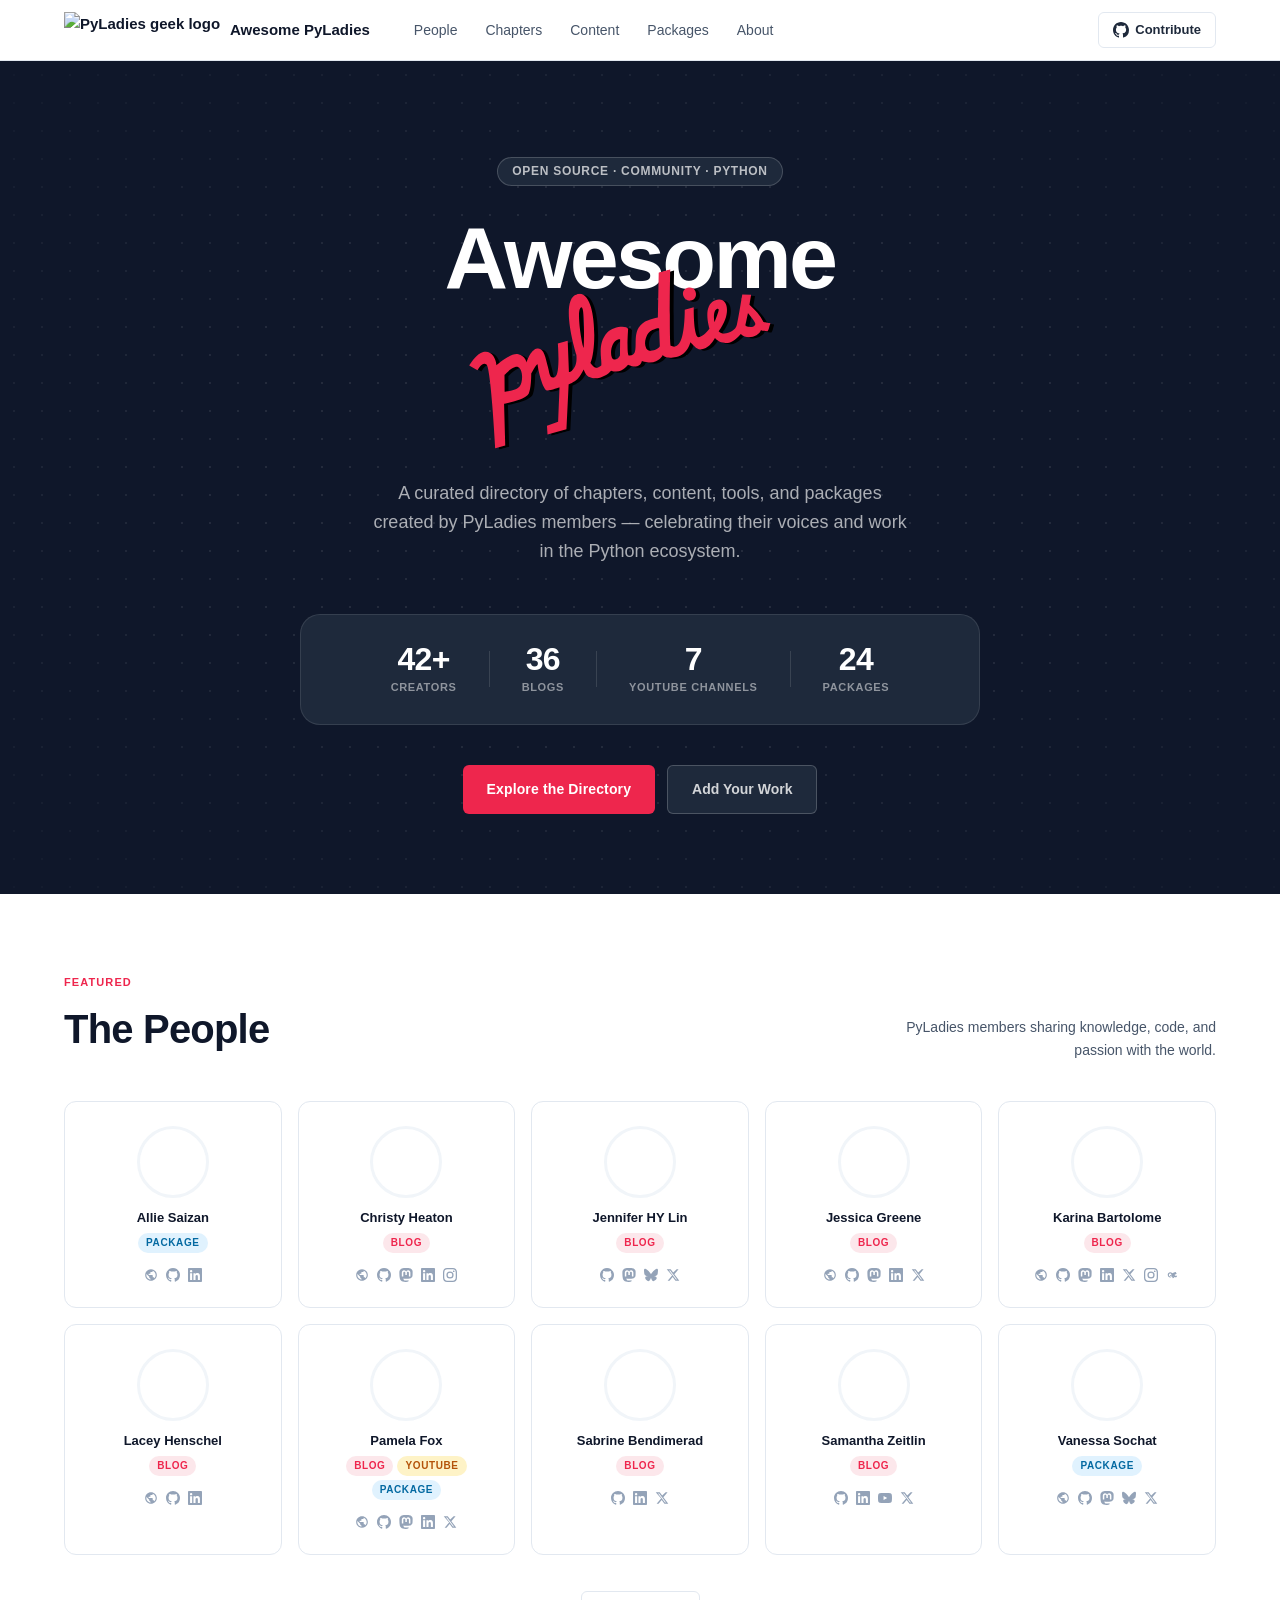
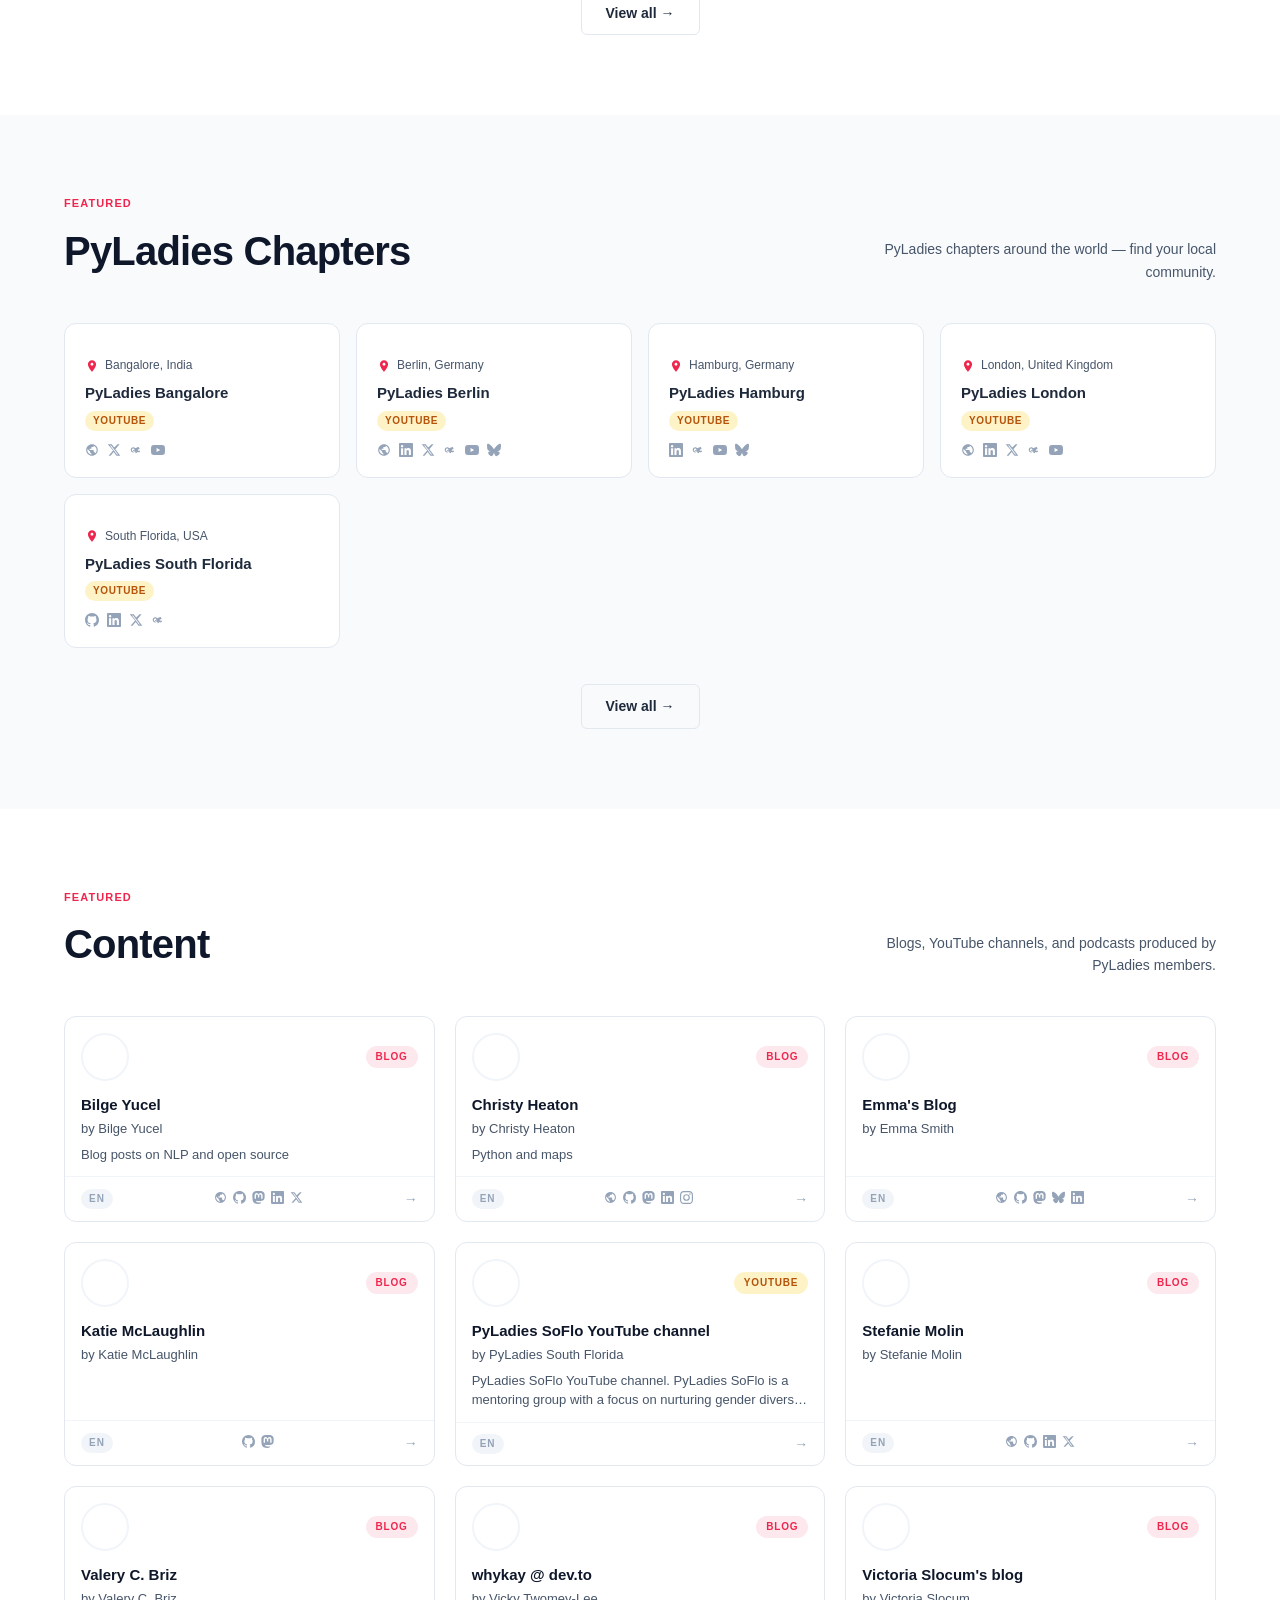
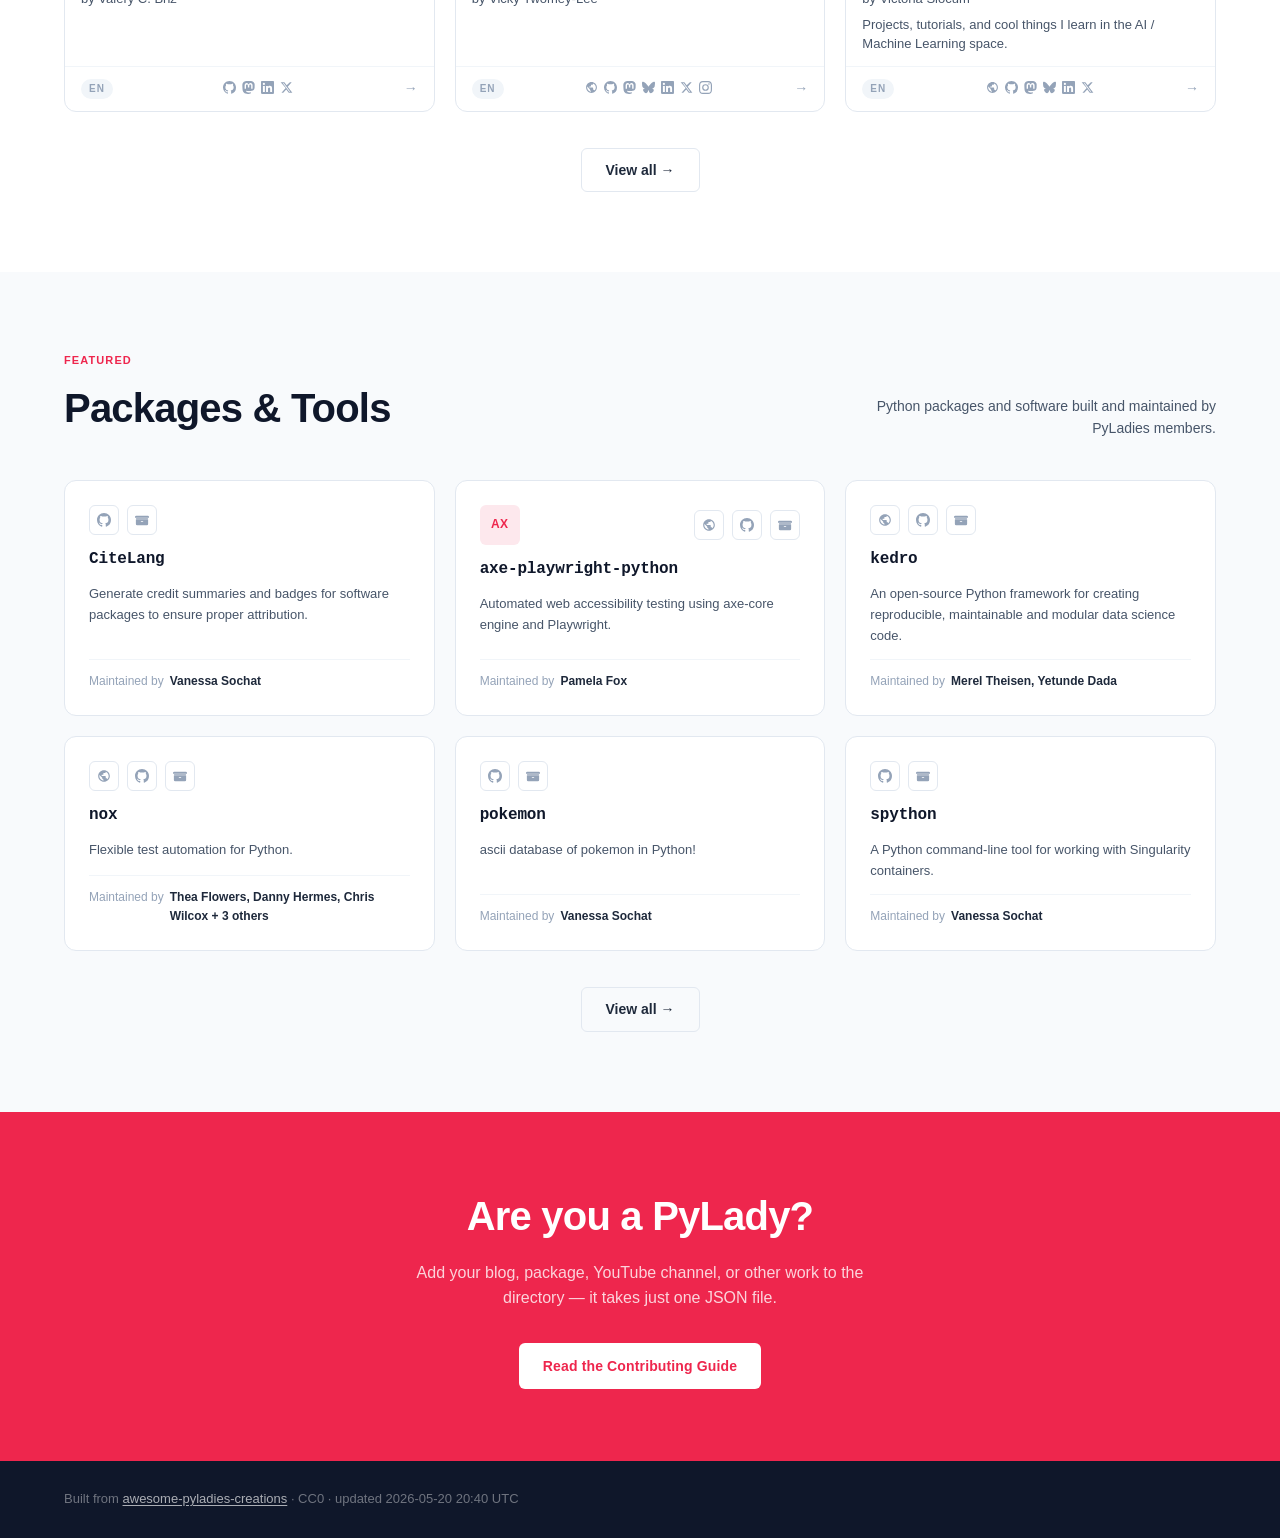
==== commit d5b859a6: "fix: add lat/lon/country to chapter content entries so map shows markers - Add lat, lon, country to " ====
--- a/docs/index.html
+++ b/docs/index.html
@@ -819,51 +819,51 @@
         <p class="section-desc">PyLadies chapters around the world — find your local community.</p>
       </div>
       <div class="chapters-grid">
-        <div class="chapter-card" data-search="pyladies bangalore bangalore " role="link" tabindex="0" onclick="window.open('https://www.youtube.com/@pyladiesbengaluru7366','_blank','noopener')">
+        <div class="chapter-card" data-search="pyladies bangalore bangalore india" role="link" tabindex="0" onclick="window.open('https://www.youtube.com/@pyladiesbengaluru7366','_blank','noopener')">
           <div class="chapter-logo-wrap"><img class="chapter-logo" src="https://raw.githubusercontent.com/cosimameyer/awesome-pyladies-creations/main/img/pyladies_blr_logo.jpeg" alt="PyLadies Bangalore logo" loading="lazy" onerror="this.style.display='none'"></div>
           <div class="chapter-card-header">
             <span class="chapter-pin"><svg width="14" height="14" viewBox="0 0 24 24" fill="currentColor" aria-hidden="true"><path d="M12 2C8.13 2 5 5.13 5 9c0 5.25 7 13 7 13s7-7.75 7-13c0-3.87-3.13-7-7-7zm0 9.5c-1.38 0-2.5-1.12-2.5-2.5s1.12-2.5 2.5-2.5 2.5 1.12 2.5 2.5-1.12 2.5-2.5 2.5z"/></svg></span>
-            <span class="chapter-location">Bangalore</span>
+            <span class="chapter-location">Bangalore, India</span>
           </div>
           <h3 class="chapter-name">PyLadies Bangalore</h3>
           <span class="person-tag badge-youtube">YouTube</span>
           <div class="chapter-social"><a href="https://pyladies.com/locations/blr/" target="_blank" rel="noopener" title="website" class="social-icon" onclick="event.stopPropagation()"><svg width="14" height="14" viewBox="0 0 24 24" fill="currentColor" aria-hidden="true"><path d="M12 2C6.48 2 2 6.48 2 12s4.48 10 10 10 10-4.48 10-10S17.52 2 12 2zm-1 17.93c-3.95-.49-7-3.85-7-7.93 0-.62.08-1.21.21-1.79L9 15v1c0 1.1.9 2 2 2v1.93zm6.9-2.54c-.26-.81-1-1.39-1.9-1.39h-1v-3c0-.55-.45-1-1-1H8v-2h2c.55 0 1-.45 1-1V7h2c1.1 0 2-.9 2-2v-.41c2.93 1.19 5 4.06 5 7.41 0 2.08-.8 3.97-2.1 5.39z"/></svg></a><a href="https://twitter.com/pyladiesblr" target="_blank" rel="noopener" title="twitter" class="social-icon" onclick="event.stopPropagation()"><svg width="14" height="14" viewBox="0 0 24 24" fill="currentColor" aria-hidden="true"><path d="M18.244 2.25h3.308l-7.227 8.26 8.502 11.24H16.17l-4.714-6.231-5.401 6.231H2.744l7.737-8.835L1.254 2.25H8.08l4.259 5.63L18.244 2.25zm-1.161 17.52h1.833L7.084 4.126H5.117L17.083 19.77z"/></svg></a><a href="https://www.meetup.com/PyLadies-Bangalore-Chapter" target="_blank" rel="noopener" title="meetup" class="social-icon" onclick="event.stopPropagation()"><svg width="14" height="14" viewBox="0 0 24 24" fill="currentColor" aria-hidden="true"><path d="M19.24 12.94c-.195-.047-.415-.023-.592.068l-.067.038c-.386.217-.856.327-1.396.327-1.004 0-1.75-.383-2.217-1.14-.12-.196-.22-.408-.298-.63l2.944-1.228a.844.844 0 0 0 .476-.468.834.834 0 0 0-.013-.648L16.9 7.198a.843.843 0 0 0-1.087-.42l-5.057 2.109a3.87 3.87 0 0 0-.38-.507C9.67 7.6 8.573 7.15 7.27 7.15c-1.206 0-2.27.43-3.08 1.244C3.393 9.21 2.96 10.32 2.96 11.63c0 1.31.434 2.42 1.23 3.234.807.814 1.87 1.244 3.08 1.244.733 0 1.416-.183 1.98-.527a3.99 3.99 0 0 0 1.12-1.03l1.025 2.382a.843.843 0 0 0 1.087.42l.648-.27c.43-.18.632-.673.452-1.1l-.836-1.94a4.33 4.33 0 0 0 .79.886c.69.573 1.572.879 2.55.879.805 0 1.534-.19 2.165-.566l.115-.068a.844.844 0 0 0 .297-1.14.844.844 0 0 0-.42-.316zM7.27 14.42c-.69 0-1.265-.23-1.71-.686-.44-.452-.663-1.05-.663-1.777 0-.728.223-1.327.663-1.78.445-.457 1.02-.688 1.71-.688.69 0 1.262.23 1.703.684.266.273.456.61.558.988L7.28 12.22a.845.845 0 0 0-.452 1.1.844.844 0 0 0 1.1.452l2.19-.913a3.19 3.19 0 0 1-.143.697c-.378.96-1.16 1.463-2.705 1.464z"/></svg></a><a href="https://www.youtube.com/user/pyladiesbengaluru7366" target="_blank" rel="noopener" title="youtube" class="social-icon" onclick="event.stopPropagation()"><svg width="14" height="14" viewBox="0 0 24 24" fill="currentColor" aria-hidden="true"><path d="M23.498 6.186a3.016 3.016 0 0 0-2.122-2.136C19.505 3.545 12 3.545 12 3.545s-7.505 0-9.377.505A3.017 3.017 0 0 0 .502 6.186C0 8.07 0 12 0 12s0 3.93.502 5.814a3.016 3.016 0 0 0 2.122 2.136c1.871.505 9.376.505 9.376.505s7.505 0 9.377-.505a3.015 3.015 0 0 0 2.122-2.136C24 15.93 24 12 24 12s0-3.93-.502-5.814zM9.545 15.568V8.432L15.818 12l-6.273 3.568z"/></svg></a></div>
         </div>
-        <div class="chapter-card" data-search="pyladies berlin berlin " role="link" tabindex="0" onclick="window.open('https://www.youtube.com/@PyLadiesBerlin','_blank','noopener')">
+        <div class="chapter-card" data-search="pyladies berlin berlin germany" role="link" tabindex="0" onclick="window.open('https://www.youtube.com/@PyLadiesBerlin','_blank','noopener')">
           <div class="chapter-logo-wrap"><img class="chapter-logo" src="https://yt3.googleusercontent.com/ytc/AIdro_kXbyv32bPfyTn5CDr9e3yyqOXzUjNfumZKtpxeRNDHcw=s160-c-k-c0x00ffffff-no-rj" alt="PyLadies Berlin logo" loading="lazy" onerror="this.style.display='none'"></div>
           <div class="chapter-card-header">
             <span class="chapter-pin"><svg width="14" height="14" viewBox="0 0 24 24" fill="currentColor" aria-hidden="true"><path d="M12 2C8.13 2 5 5.13 5 9c0 5.25 7 13 7 13s7-7.75 7-13c0-3.87-3.13-7-7-7zm0 9.5c-1.38 0-2.5-1.12-2.5-2.5s1.12-2.5 2.5-2.5 2.5 1.12 2.5 2.5-1.12 2.5-2.5 2.5z"/></svg></span>
-            <span class="chapter-location">Berlin</span>
+            <span class="chapter-location">Berlin, Germany</span>
           </div>
           <h3 class="chapter-name">PyLadies Berlin</h3>
           <span class="person-tag badge-youtube">YouTube</span>
           <div class="chapter-social"><a href="https://berlin.pyladies.com/en/" target="_blank" rel="noopener" title="website" class="social-icon" onclick="event.stopPropagation()"><svg width="14" height="14" viewBox="0 0 24 24" fill="currentColor" aria-hidden="true"><path d="M12 2C6.48 2 2 6.48 2 12s4.48 10 10 10 10-4.48 10-10S17.52 2 12 2zm-1 17.93c-3.95-.49-7-3.85-7-7.93 0-.62.08-1.21.21-1.79L9 15v1c0 1.1.9 2 2 2v1.93zm6.9-2.54c-.26-.81-1-1.39-1.9-1.39h-1v-3c0-.55-.45-1-1-1H8v-2h2c.55 0 1-.45 1-1V7h2c1.1 0 2-.9 2-2v-.41c2.93 1.19 5 4.06 5 7.41 0 2.08-.8 3.97-2.1 5.39z"/></svg></a><a href="https://www.linkedin.com/in/pyladies-berlin-32879a18a" target="_blank" rel="noopener" title="linkedin" class="social-icon" onclick="event.stopPropagation()"><svg width="14" height="14" viewBox="0 0 24 24" fill="currentColor" aria-hidden="true"><path d="M20.447 20.452h-3.554v-5.569c0-1.328-.027-3.037-1.852-3.037-1.853 0-2.136 1.445-2.136 2.939v5.667H9.351V9h3.414v1.561h.046c.477-.9 1.637-1.85 3.37-1.85 3.601 0 4.267 2.37 4.267 5.455v6.286zM5.337 7.433a2.062 2.062 0 0 1-2.063-2.065 2.064 2.064 0 1 1 2.063 2.065zm1.782 13.019H3.555V9h3.564v11.452zM22.225 0H1.771C.792 0 0 .774 0 1.729v20.542C0 23.227.792 24 1.771 24h20.451C23.2 24 24 23.227 24 22.271V1.729C24 .774 23.2 0 22.222 0h.003z"/></svg></a><a href="https://x.com/pyladiesber" target="_blank" rel="noopener" title="twitter" class="social-icon" onclick="event.stopPropagation()"><svg width="14" height="14" viewBox="0 0 24 24" fill="currentColor" aria-hidden="true"><path d="M18.244 2.25h3.308l-7.227 8.26 8.502 11.24H16.17l-4.714-6.231-5.401 6.231H2.744l7.737-8.835L1.254 2.25H8.08l4.259 5.63L18.244 2.25zm-1.161 17.52h1.833L7.084 4.126H5.117L17.083 19.77z"/></svg></a><a href="https://www.meetup.com/PyLadies-Berlin" target="_blank" rel="noopener" title="meetup" class="social-icon" onclick="event.stopPropagation()"><svg width="14" height="14" viewBox="0 0 24 24" fill="currentColor" aria-hidden="true"><path d="M19.24 12.94c-.195-.047-.415-.023-.592.068l-.067.038c-.386.217-.856.327-1.396.327-1.004 0-1.75-.383-2.217-1.14-.12-.196-.22-.408-.298-.63l2.944-1.228a.844.844 0 0 0 .476-.468.834.834 0 0 0-.013-.648L16.9 7.198a.843.843 0 0 0-1.087-.42l-5.057 2.109a3.87 3.87 0 0 0-.38-.507C9.67 7.6 8.573 7.15 7.27 7.15c-1.206 0-2.27.43-3.08 1.244C3.393 9.21 2.96 10.32 2.96 11.63c0 1.31.434 2.42 1.23 3.234.807.814 1.87 1.244 3.08 1.244.733 0 1.416-.183 1.98-.527a3.99 3.99 0 0 0 1.12-1.03l1.025 2.382a.843.843 0 0 0 1.087.42l.648-.27c.43-.18.632-.673.452-1.1l-.836-1.94a4.33 4.33 0 0 0 .79.886c.69.573 1.572.879 2.55.879.805 0 1.534-.19 2.165-.566l.115-.068a.844.844 0 0 0 .297-1.14.844.844 0 0 0-.42-.316zM7.27 14.42c-.69 0-1.265-.23-1.71-.686-.44-.452-.663-1.05-.663-1.777 0-.728.223-1.327.663-1.78.445-.457 1.02-.688 1.71-.688.69 0 1.262.23 1.703.684.266.273.456.61.558.988L7.28 12.22a.845.845 0 0 0-.452 1.1.844.844 0 0 0 1.1.452l2.19-.913a3.19 3.19 0 0 1-.143.697c-.378.96-1.16 1.463-2.705 1.464z"/></svg></a><a href="https://www.youtube.com/@PyLadiesBerlin" target="_blank" rel="noopener" title="youtube" class="social-icon" onclick="event.stopPropagation()"><svg width="14" height="14" viewBox="0 0 24 24" fill="currentColor" aria-hidden="true"><path d="M23.498 6.186a3.016 3.016 0 0 0-2.122-2.136C19.505 3.545 12 3.545 12 3.545s-7.505 0-9.377.505A3.017 3.017 0 0 0 .502 6.186C0 8.07 0 12 0 12s0 3.93.502 5.814a3.016 3.016 0 0 0 2.122 2.136c1.871.505 9.376.505 9.376.505s7.505 0 9.377-.505a3.015 3.015 0 0 0 2.122-2.136C24 15.93 24 12 24 12s0-3.93-.502-5.814zM9.545 15.568V8.432L15.818 12l-6.273 3.568z"/></svg></a><a href="https://bsky.app/profile/pyladiesberlin.bsky.social" target="_blank" rel="noopener" title="bluesky" class="social-icon" onclick="event.stopPropagation()"><svg width="14" height="14" viewBox="0 0 24 24" fill="currentColor" aria-hidden="true"><path d="M12 10.8c-1.087-2.114-4.046-6.053-6.798-7.995C2.566.944 1.561 1.266.902 1.565.139 1.908 0 3.08 0 3.768c0 .69.378 5.65.624 6.479.815 2.736 3.713 3.66 6.383 3.364.136-.02.275-.039.415-.056-.138.022-.276.04-.415.056-3.912.58-7.387 2.005-2.83 7.078 5.013 5.19 6.87-1.113 7.823-4.308.953 3.195 2.05 9.271 7.733 4.308 4.267-4.308 1.172-6.498-2.74-7.078a8.741 8.741 0 0 1-.415-.056c.14.017.279.036.415.056 2.67.297 5.568-.628 6.383-3.364.246-.828.624-5.79.624-6.478 0-.69-.139-1.861-.902-2.204-.659-.3-1.664-.62-4.3 1.24C16.046 4.748 13.087 8.687 12 10.8z"/></svg></a></div>
         </div>
-        <div class="chapter-card" data-search="pyladies hamburg hamburg " role="link" tabindex="0" onclick="window.open('https://www.youtube.com/@HamburgPyLadies','_blank','noopener')">
+        <div class="chapter-card" data-search="pyladies hamburg hamburg germany" role="link" tabindex="0" onclick="window.open('https://www.youtube.com/@HamburgPyLadies','_blank','noopener')">
           <div class="chapter-logo-wrap"><img class="chapter-logo" src="https://yt3.googleusercontent.com/Fh10PC7hmhI-a7vvzqClrGbVWXFm2GoXSOPfCVvFcw8uOSTnY9-yVfOOM3Jk32aagC7i0df3uA=s160-c-k-c0x00ffffff-no-rj" alt="PyLadies Hamburg logo" loading="lazy" onerror="this.style.display='none'"></div>
           <div class="chapter-card-header">
             <span class="chapter-pin"><svg width="14" height="14" viewBox="0 0 24 24" fill="currentColor" aria-hidden="true"><path d="M12 2C8.13 2 5 5.13 5 9c0 5.25 7 13 7 13s7-7.75 7-13c0-3.87-3.13-7-7-7zm0 9.5c-1.38 0-2.5-1.12-2.5-2.5s1.12-2.5 2.5-2.5 2.5 1.12 2.5 2.5-1.12 2.5-2.5 2.5z"/></svg></span>
-            <span class="chapter-location">Hamburg</span>
+            <span class="chapter-location">Hamburg, Germany</span>
           </div>
           <h3 class="chapter-name">PyLadies Hamburg</h3>
           <span class="person-tag badge-youtube">YouTube</span>
           <div class="chapter-social"><a href="https://www.linkedin.com/in/pyladies-hamburg" target="_blank" rel="noopener" title="linkedin" class="social-icon" onclick="event.stopPropagation()"><svg width="14" height="14" viewBox="0 0 24 24" fill="currentColor" aria-hidden="true"><path d="M20.447 20.452h-3.554v-5.569c0-1.328-.027-3.037-1.852-3.037-1.853 0-2.136 1.445-2.136 2.939v5.667H9.351V9h3.414v1.561h.046c.477-.9 1.637-1.85 3.37-1.85 3.601 0 4.267 2.37 4.267 5.455v6.286zM5.337 7.433a2.062 2.062 0 0 1-2.063-2.065 2.064 2.064 0 1 1 2.063 2.065zm1.782 13.019H3.555V9h3.564v11.452zM22.225 0H1.771C.792 0 0 .774 0 1.729v20.542C0 23.227.792 24 1.771 24h20.451C23.2 24 24 23.227 24 22.271V1.729C24 .774 23.2 0 22.222 0h.003z"/></svg></a><a href="https://www.meetup.com/PyLadies-Hamburg" target="_blank" rel="noopener" title="meetup" class="social-icon" onclick="event.stopPropagation()"><svg width="14" height="14" viewBox="0 0 24 24" fill="currentColor" aria-hidden="true"><path d="M19.24 12.94c-.195-.047-.415-.023-.592.068l-.067.038c-.386.217-.856.327-1.396.327-1.004 0-1.75-.383-2.217-1.14-.12-.196-.22-.408-.298-.63l2.944-1.228a.844.844 0 0 0 .476-.468.834.834 0 0 0-.013-.648L16.9 7.198a.843.843 0 0 0-1.087-.42l-5.057 2.109a3.87 3.87 0 0 0-.38-.507C9.67 7.6 8.573 7.15 7.27 7.15c-1.206 0-2.27.43-3.08 1.244C3.393 9.21 2.96 10.32 2.96 11.63c0 1.31.434 2.42 1.23 3.234.807.814 1.87 1.244 3.08 1.244.733 0 1.416-.183 1.98-.527a3.99 3.99 0 0 0 1.12-1.03l1.025 2.382a.843.843 0 0 0 1.087.42l.648-.27c.43-.18.632-.673.452-1.1l-.836-1.94a4.33 4.33 0 0 0 .79.886c.69.573 1.572.879 2.55.879.805 0 1.534-.19 2.165-.566l.115-.068a.844.844 0 0 0 .297-1.14.844.844 0 0 0-.42-.316zM7.27 14.42c-.69 0-1.265-.23-1.71-.686-.44-.452-.663-1.05-.663-1.777 0-.728.223-1.327.663-1.78.445-.457 1.02-.688 1.71-.688.69 0 1.262.23 1.703.684.266.273.456.61.558.988L7.28 12.22a.845.845 0 0 0-.452 1.1.844.844 0 0 0 1.1.452l2.19-.913a3.19 3.19 0 0 1-.143.697c-.378.96-1.16 1.463-2.705 1.464z"/></svg></a><a href="https://www.youtube.com/@PyLadiesHamburg" target="_blank" rel="noopener" title="youtube" class="social-icon" onclick="event.stopPropagation()"><svg width="14" height="14" viewBox="0 0 24 24" fill="currentColor" aria-hidden="true"><path d="M23.498 6.186a3.016 3.016 0 0 0-2.122-2.136C19.505 3.545 12 3.545 12 3.545s-7.505 0-9.377.505A3.017 3.017 0 0 0 .502 6.186C0 8.07 0 12 0 12s0 3.93.502 5.814a3.016 3.016 0 0 0 2.122 2.136c1.871.505 9.376.505 9.376.505s7.505 0 9.377-.505a3.015 3.015 0 0 0 2.122-2.136C24 15.93 24 12 24 12s0-3.93-.502-5.814zM9.545 15.568V8.432L15.818 12l-6.273 3.568z"/></svg></a><a href="https://bsky.app/profile/pyladieshamburg.bsky.social" target="_blank" rel="noopener" title="bluesky" class="social-icon" onclick="event.stopPropagation()"><svg width="14" height="14" viewBox="0 0 24 24" fill="currentColor" aria-hidden="true"><path d="M12 10.8c-1.087-2.114-4.046-6.053-6.798-7.995C2.566.944 1.561 1.266.902 1.565.139 1.908 0 3.08 0 3.768c0 .69.378 5.65.624 6.479.815 2.736 3.713 3.66 6.383 3.364.136-.02.275-.039.415-.056-.138.022-.276.04-.415.056-3.912.58-7.387 2.005-2.83 7.078 5.013 5.19 6.87-1.113 7.823-4.308.953 3.195 2.05 9.271 7.733 4.308 4.267-4.308 1.172-6.498-2.74-7.078a8.741 8.741 0 0 1-.415-.056c.14.017.279.036.415.056 2.67.297 5.568-.628 6.383-3.364.246-.828.624-5.79.624-6.478 0-.69-.139-1.861-.902-2.204-.659-.3-1.664-.62-4.3 1.24C16.046 4.748 13.087 8.687 12 10.8z"/></svg></a></div>
         </div>
-        <div class="chapter-card" data-search="pyladies london london " role="link" tabindex="0" onclick="window.open('https://www.youtube.com/@pyladieslondon2675','_blank','noopener')">
+        <div class="chapter-card" data-search="pyladies london london united kingdom" role="link" tabindex="0" onclick="window.open('https://www.youtube.com/@pyladieslondon2675','_blank','noopener')">
           <div class="chapter-logo-wrap"><img class="chapter-logo" src="https://pbs.twimg.com/profile_images/1092801659120562182/uBJeapSU_400x400.jpg" alt="PyLadies London logo" loading="lazy" onerror="this.style.display='none'"></div>
           <div class="chapter-card-header">
             <span class="chapter-pin"><svg width="14" height="14" viewBox="0 0 24 24" fill="currentColor" aria-hidden="true"><path d="M12 2C8.13 2 5 5.13 5 9c0 5.25 7 13 7 13s7-7.75 7-13c0-3.87-3.13-7-7-7zm0 9.5c-1.38 0-2.5-1.12-2.5-2.5s1.12-2.5 2.5-2.5 2.5 1.12 2.5 2.5-1.12 2.5-2.5 2.5z"/></svg></span>
-            <span class="chapter-location">London</span>
+            <span class="chapter-location">London, United Kingdom</span>
           </div>
           <h3 class="chapter-name">PyLadies London</h3>
           <span class="person-tag badge-youtube">YouTube</span>
           <div class="chapter-social"><a href="https://pyladies.com/locations/london/" target="_blank" rel="noopener" title="website" class="social-icon" onclick="event.stopPropagation()"><svg width="14" height="14" viewBox="0 0 24 24" fill="currentColor" aria-hidden="true"><path d="M12 2C6.48 2 2 6.48 2 12s4.48 10 10 10 10-4.48 10-10S17.52 2 12 2zm-1 17.93c-3.95-.49-7-3.85-7-7.93 0-.62.08-1.21.21-1.79L9 15v1c0 1.1.9 2 2 2v1.93zm6.9-2.54c-.26-.81-1-1.39-1.9-1.39h-1v-3c0-.55-.45-1-1-1H8v-2h2c.55 0 1-.45 1-1V7h2c1.1 0 2-.9 2-2v-.41c2.93 1.19 5 4.06 5 7.41 0 2.08-.8 3.97-2.1 5.39z"/></svg></a><a href="https://www.linkedin.com/in/pyladies-london" target="_blank" rel="noopener" title="linkedin" class="social-icon" onclick="event.stopPropagation()"><svg width="14" height="14" viewBox="0 0 24 24" fill="currentColor" aria-hidden="true"><path d="M20.447 20.452h-3.554v-5.569c0-1.328-.027-3.037-1.852-3.037-1.853 0-2.136 1.445-2.136 2.939v5.667H9.351V9h3.414v1.561h.046c.477-.9 1.637-1.85 3.37-1.85 3.601 0 4.267 2.37 4.267 5.455v6.286zM5.337 7.433a2.062 2.062 0 0 1-2.063-2.065 2.064 2.064 0 1 1 2.063 2.065zm1.782 13.019H3.555V9h3.564v11.452zM22.225 0H1.771C.792 0 0 .774 0 1.729v20.542C0 23.227.792 24 1.771 24h20.451C23.2 24 24 23.227 24 22.271V1.729C24 .774 23.2 0 22.222 0h.003z"/></svg></a><a href="https://twitter.com/PyLadiesLondon" target="_blank" rel="noopener" title="twitter" class="social-icon" onclick="event.stopPropagation()"><svg width="14" height="14" viewBox="0 0 24 24" fill="currentColor" aria-hidden="true"><path d="M18.244 2.25h3.308l-7.227 8.26 8.502 11.24H16.17l-4.714-6.231-5.401 6.231H2.744l7.737-8.835L1.254 2.25H8.08l4.259 5.63L18.244 2.25zm-1.161 17.52h1.833L7.084 4.126H5.117L17.083 19.77z"/></svg></a><a href="https://www.meetup.com/pyladieslondon" target="_blank" rel="noopener" title="meetup" class="social-icon" onclick="event.stopPropagation()"><svg width="14" height="14" viewBox="0 0 24 24" fill="currentColor" aria-hidden="true"><path d="M19.24 12.94c-.195-.047-.415-.023-.592.068l-.067.038c-.386.217-.856.327-1.396.327-1.004 0-1.75-.383-2.217-1.14-.12-.196-.22-.408-.298-.63l2.944-1.228a.844.844 0 0 0 .476-.468.834.834 0 0 0-.013-.648L16.9 7.198a.843.843 0 0 0-1.087-.42l-5.057 2.109a3.87 3.87 0 0 0-.38-.507C9.67 7.6 8.573 7.15 7.27 7.15c-1.206 0-2.27.43-3.08 1.244C3.393 9.21 2.96 10.32 2.96 11.63c0 1.31.434 2.42 1.23 3.234.807.814 1.87 1.244 3.08 1.244.733 0 1.416-.183 1.98-.527a3.99 3.99 0 0 0 1.12-1.03l1.025 2.382a.843.843 0 0 0 1.087.42l.648-.27c.43-.18.632-.673.452-1.1l-.836-1.94a4.33 4.33 0 0 0 .79.886c.69.573 1.572.879 2.55.879.805 0 1.534-.19 2.165-.566l.115-.068a.844.844 0 0 0 .297-1.14.844.844 0 0 0-.42-.316zM7.27 14.42c-.69 0-1.265-.23-1.71-.686-.44-.452-.663-1.05-.663-1.777 0-.728.223-1.327.663-1.78.445-.457 1.02-.688 1.71-.688.69 0 1.262.23 1.703.684.266.273.456.61.558.988L7.28 12.22a.845.845 0 0 0-.452 1.1.844.844 0 0 0 1.1.452l2.19-.913a3.19 3.19 0 0 1-.143.697c-.378.96-1.16 1.463-2.705 1.464z"/></svg></a><a href="https://www.youtube.com/user/pyladieslondon2675" target="_blank" rel="noopener" title="youtube" class="social-icon" onclick="event.stopPropagation()"><svg width="14" height="14" viewBox="0 0 24 24" fill="currentColor" aria-hidden="true"><path d="M23.498 6.186a3.016 3.016 0 0 0-2.122-2.136C19.505 3.545 12 3.545 12 3.545s-7.505 0-9.377.505A3.017 3.017 0 0 0 .502 6.186C0 8.07 0 12 0 12s0 3.93.502 5.814a3.016 3.016 0 0 0 2.122 2.136c1.871.505 9.376.505 9.376.505s7.505 0 9.377-.505a3.015 3.015 0 0 0 2.122-2.136C24 15.93 24 12 24 12s0-3.93-.502-5.814zM9.545 15.568V8.432L15.818 12l-6.273 3.568z"/></svg></a></div>
         </div>
-        <div class="chapter-card" data-search="pyladies south florida south florida " role="link" tabindex="0" onclick="window.open('https://www.youtube.com/channel/UCUPLdokEtQlQmbaW9UkJEVQ','_blank','noopener')">
+        <div class="chapter-card" data-search="pyladies south florida south florida usa" role="link" tabindex="0" onclick="window.open('https://www.youtube.com/channel/UCUPLdokEtQlQmbaW9UkJEVQ','_blank','noopener')">
           <div class="chapter-logo-wrap"><img class="chapter-logo" src="https://yt3.googleusercontent.com/d0Q0c1jMSCBrfIGhWgs25pBWmym2UPZO3ex5NiAK6yhwM71AUDfyyAmeoe4xh5-sGuHRz800pw=s176-c-k-c0x00ffffff-no-rj" alt="PyLadies South Florida logo" loading="lazy" onerror="this.style.display='none'"></div>
           <div class="chapter-card-header">
             <span class="chapter-pin"><svg width="14" height="14" viewBox="0 0 24 24" fill="currentColor" aria-hidden="true"><path d="M12 2C8.13 2 5 5.13 5 9c0 5.25 7 13 7 13s7-7.75 7-13c0-3.87-3.13-7-7-7zm0 9.5c-1.38 0-2.5-1.12-2.5-2.5s1.12-2.5 2.5-2.5 2.5 1.12 2.5 2.5-1.12 2.5-2.5 2.5z"/></svg></span>
-            <span class="chapter-location">South Florida</span>
+            <span class="chapter-location">South Florida, USA</span>
           </div>
           <h3 class="chapter-name">PyLadies South Florida</h3>
           <span class="person-tag badge-youtube">YouTube</span>
@@ -2362,7 +2362,7 @@
   </section>
   <footer class="site-footer">
     <div class="container footer-inner">
-      <span>Built from <a href="https://github.com/cosimameyer/awesome-pyladies-creations" target="_blank" rel="noopener">awesome-pyladies-creations</a> · CC0 · updated 2026-05-20 20:35 UTC</span>
+      <span>Built from <a href="https://github.com/cosimameyer/awesome-pyladies-creations" target="_blank" rel="noopener">awesome-pyladies-creations</a> · CC0 · updated 2026-05-20 20:40 UTC</span>
     </div>
   </footer>
 </body>
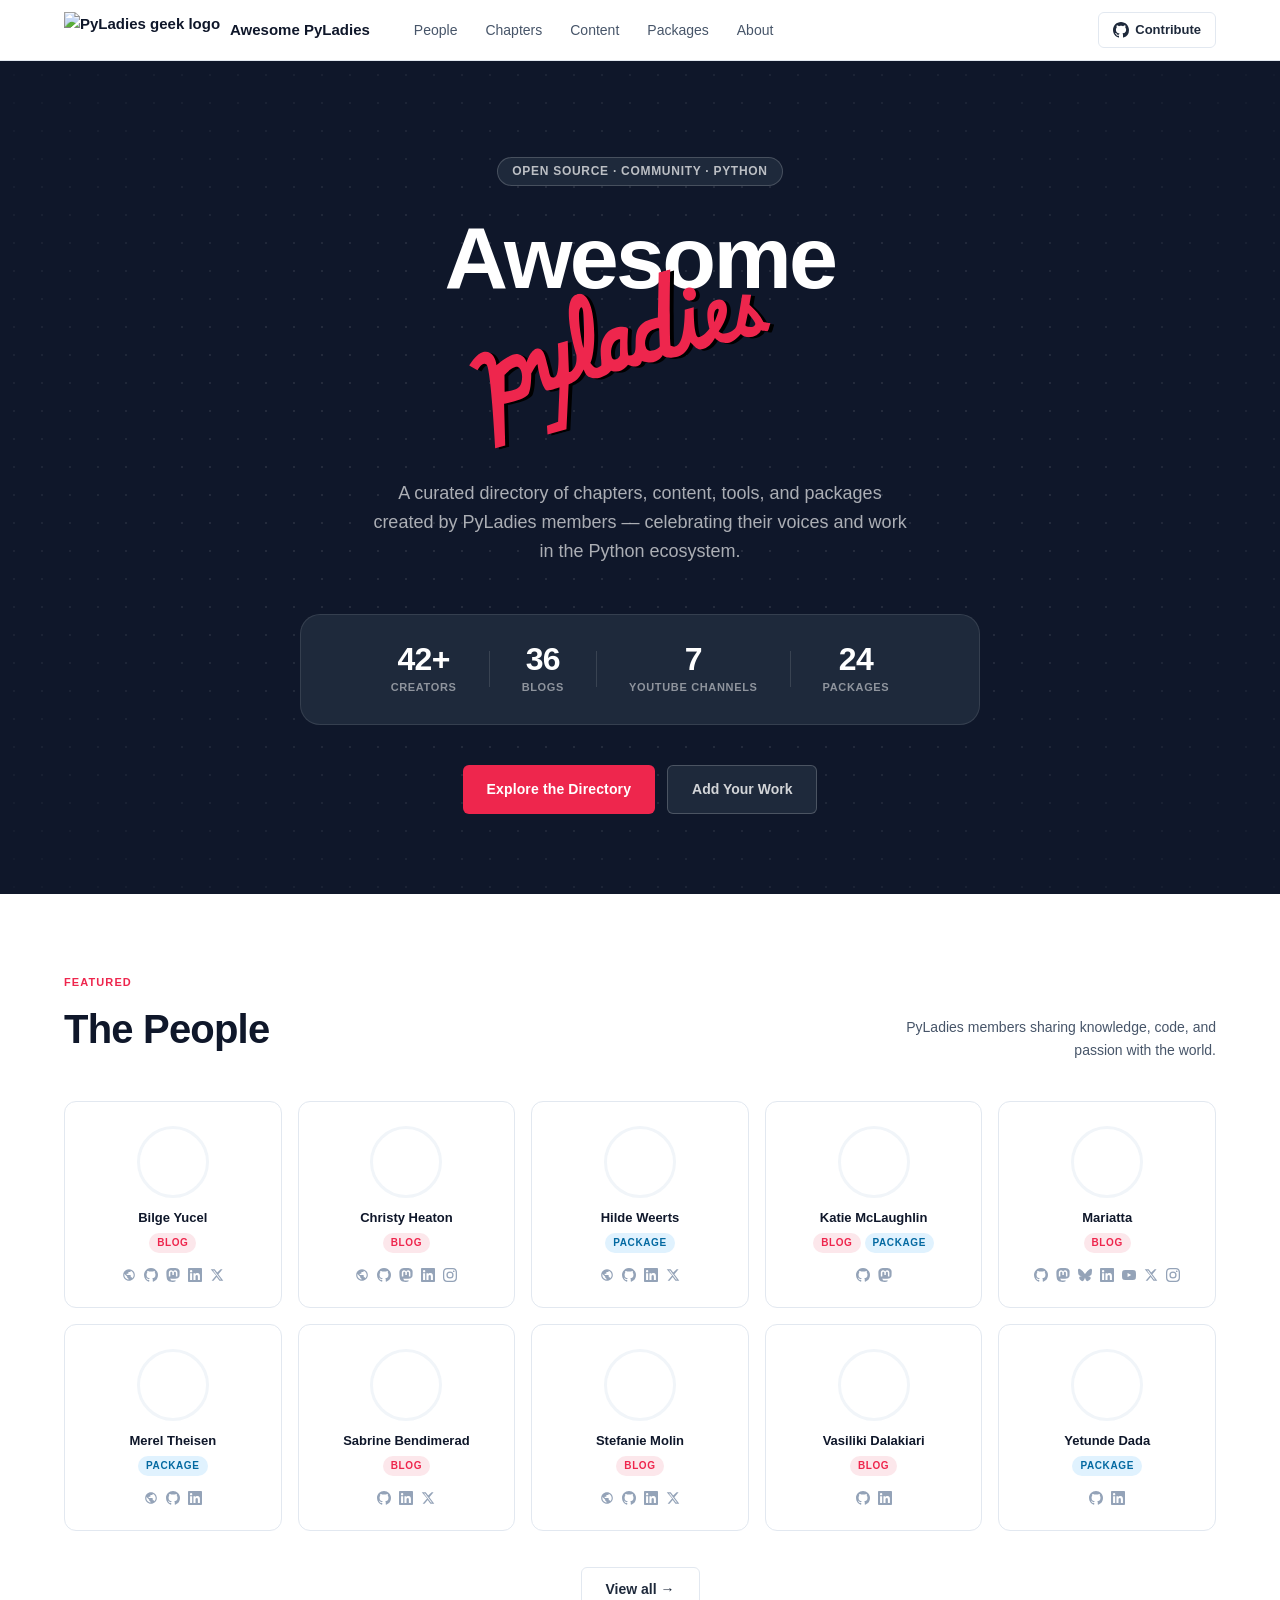
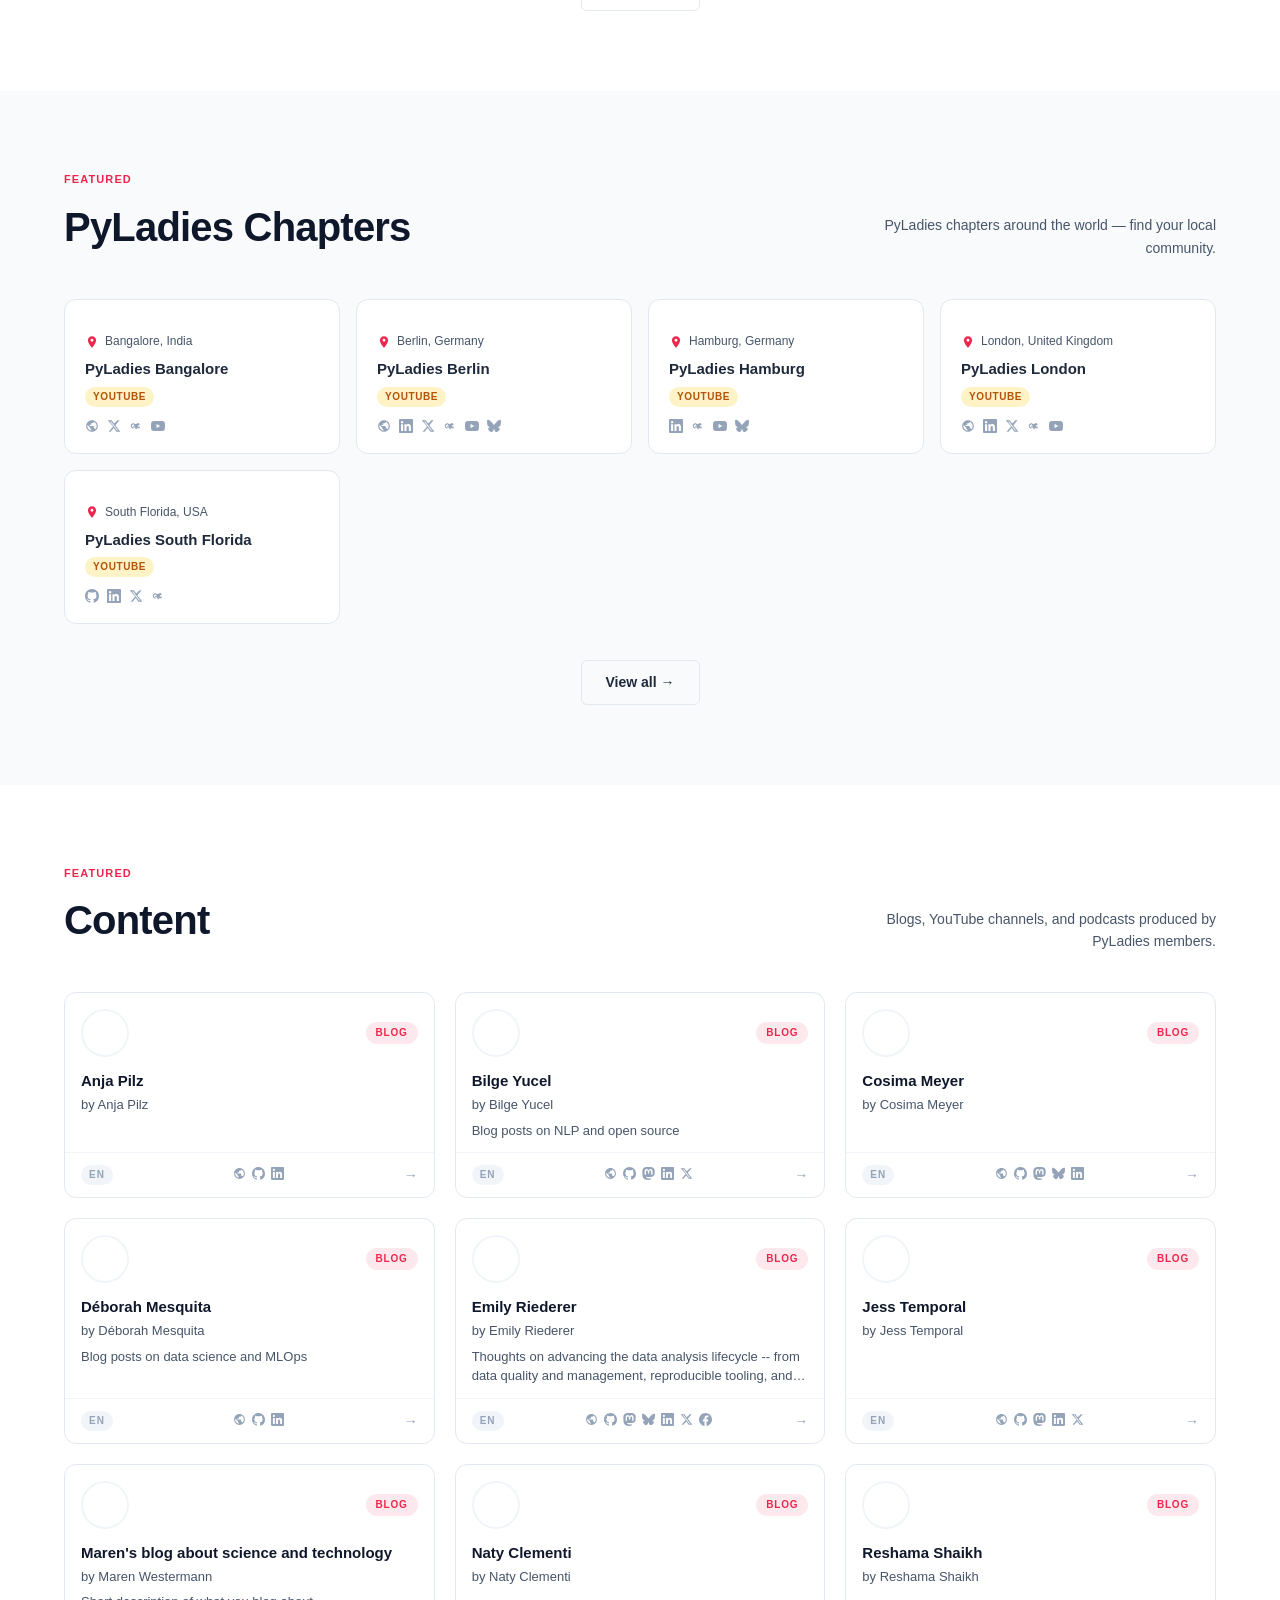
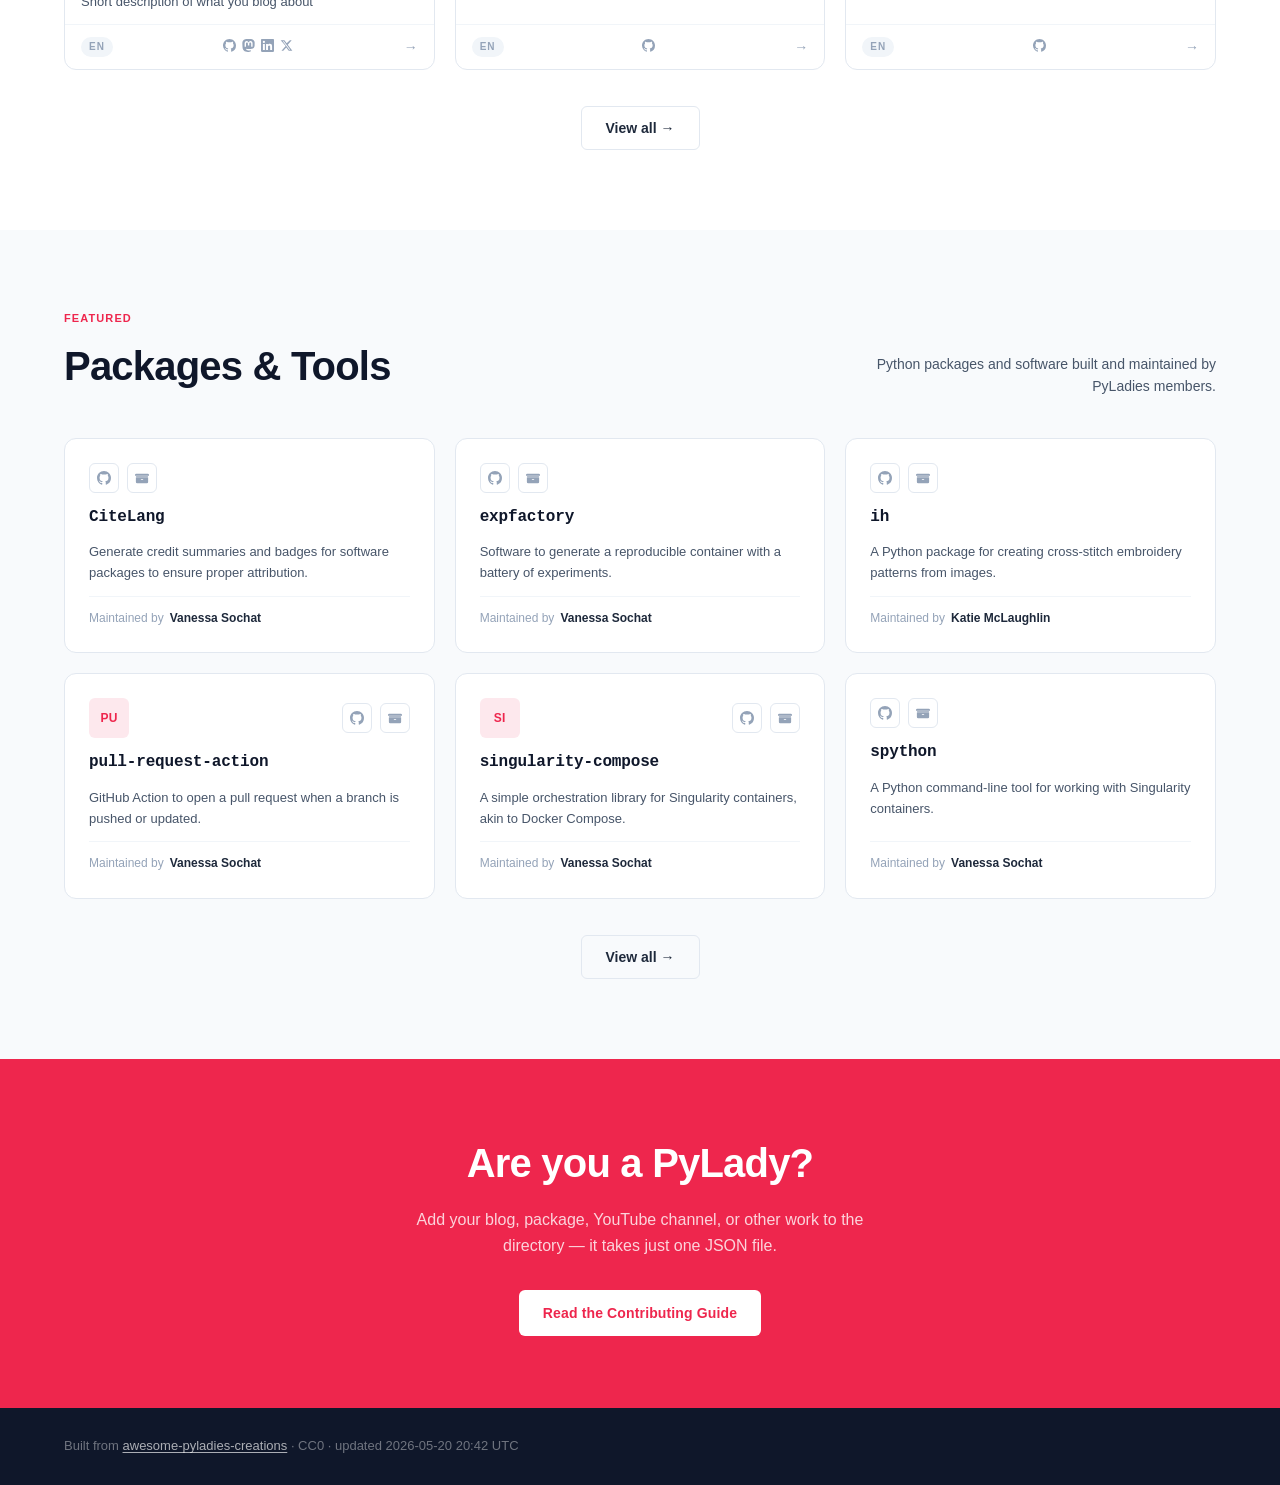
==== commit c5e35735: "fix: checklist uses explicit span + flexbox for reliable checkbox rendering Replace fragile ::before" ====
--- a/docs/index.html
+++ b/docs/index.html
@@ -2362,7 +2362,7 @@
   </section>
   <footer class="site-footer">
     <div class="container footer-inner">
-      <span>Built from <a href="https://github.com/cosimameyer/awesome-pyladies-creations" target="_blank" rel="noopener">awesome-pyladies-creations</a> · CC0 · updated 2026-05-20 20:40 UTC</span>
+      <span>Built from <a href="https://github.com/cosimameyer/awesome-pyladies-creations" target="_blank" rel="noopener">awesome-pyladies-creations</a> · CC0 · updated 2026-05-20 20:42 UTC</span>
     </div>
   </footer>
 </body>
--- a/docs/assets/style.css
+++ b/docs/assets/style.css
@@ -901,28 +901,30 @@
 .md-content h2,
 .md-content h3 { scroll-margin-top: 5rem; }
 
-/* Task-list items: hide browser checkboxes, show a clean styled indicator */
+/* Task-list items: explicit span for reliable cross-browser checkbox indicator */
 .md-content input[type="checkbox"] { display: none; }
 
 .md-content .task-list-item {
   list-style: none;
-  padding-left: 1.75em;
-  position: relative;
-}
-
-.md-content .task-list-item::before {
-  content: "";
-  position: absolute;
-  left: 0;
-  top: .45em;
-  width: 12px;
-  height: 12px;
-  border: 1.5px solid var(--slate-300);
+  display: flex;
+  align-items: flex-start;
+  gap: 9px;
+  padding-left: 0;
+  margin-left: -1.5rem; /* undo parent ul padding */
+}
+
+.task-check {
+  flex-shrink: 0;
+  display: inline-block;
+  width: 14px;
+  height: 14px;
+  border: 1.5px solid var(--slate-400);
   border-radius: 3px;
   background: var(--white);
-}
-
-.md-content .task-list-item--done::before {
+  margin-top: 4px;
+}
+
+.task-check--done {
   background: var(--red-light);
   border-color: var(--red);
 }
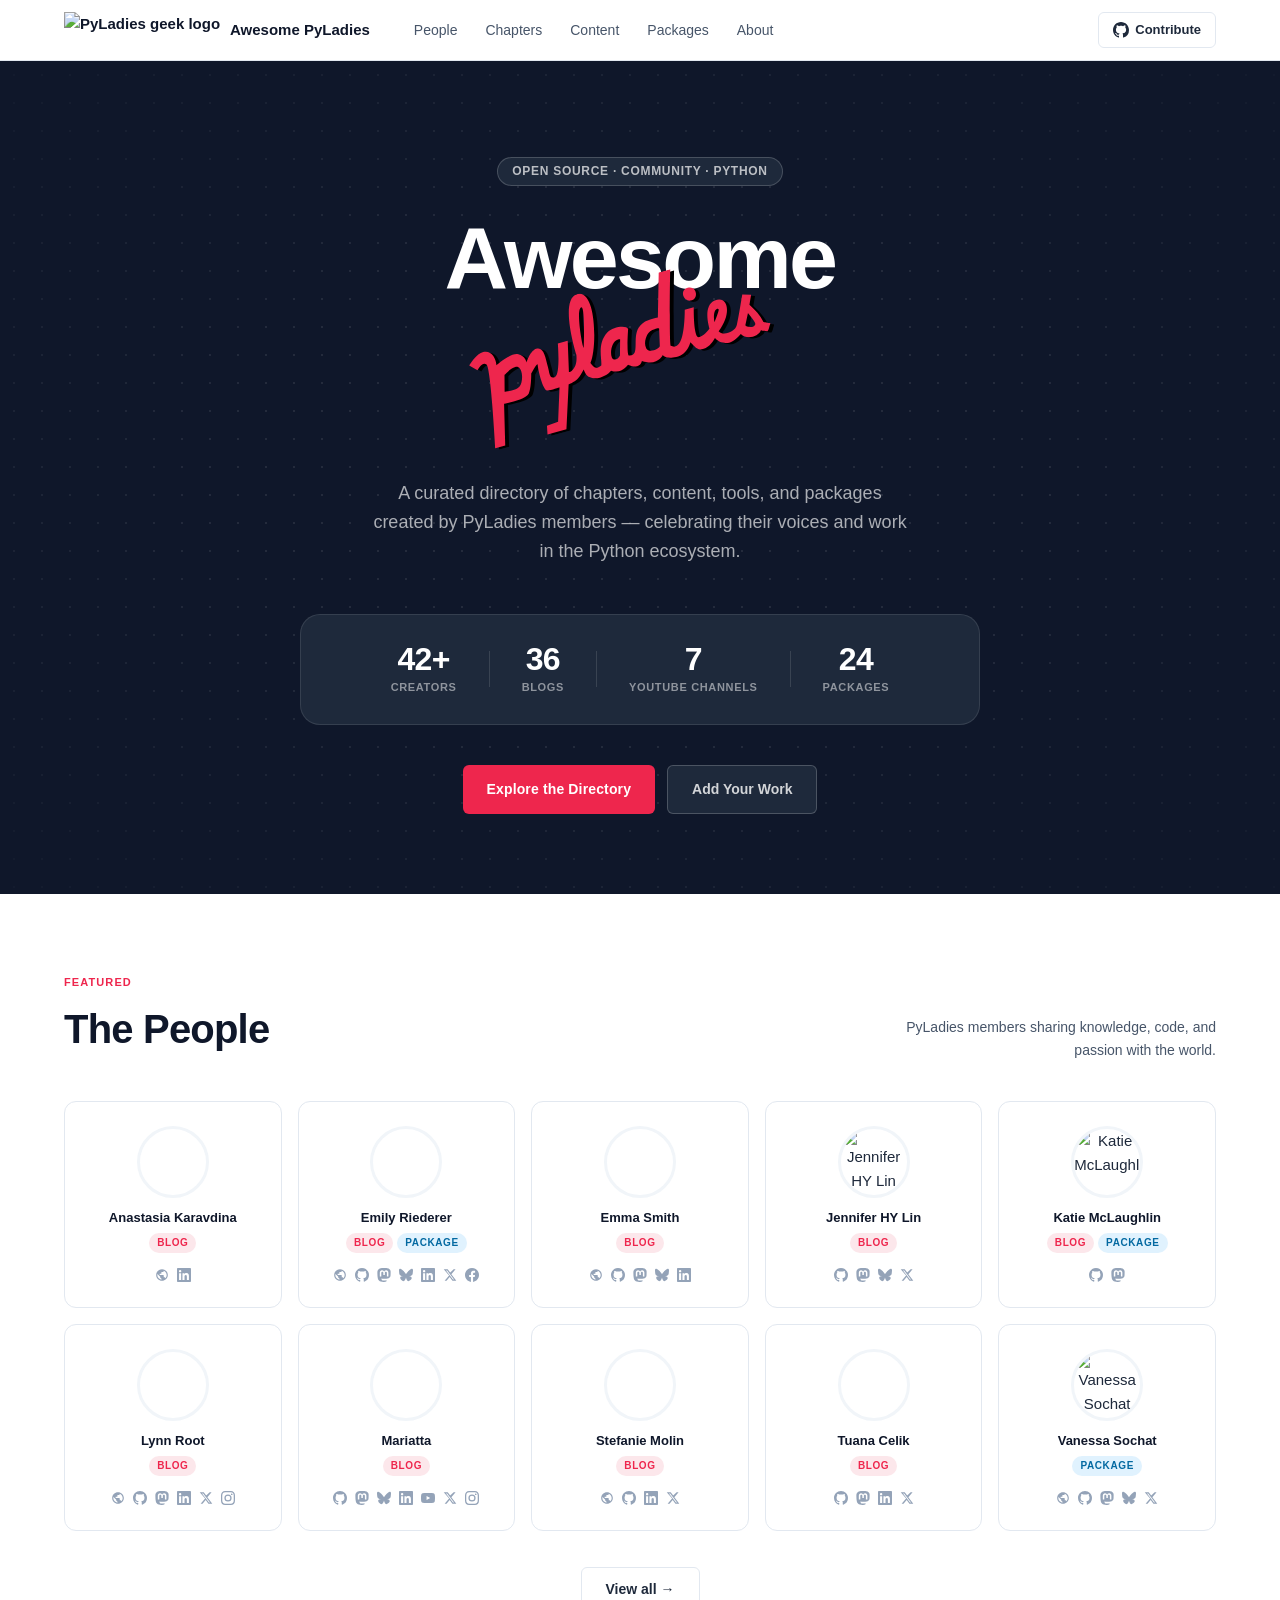
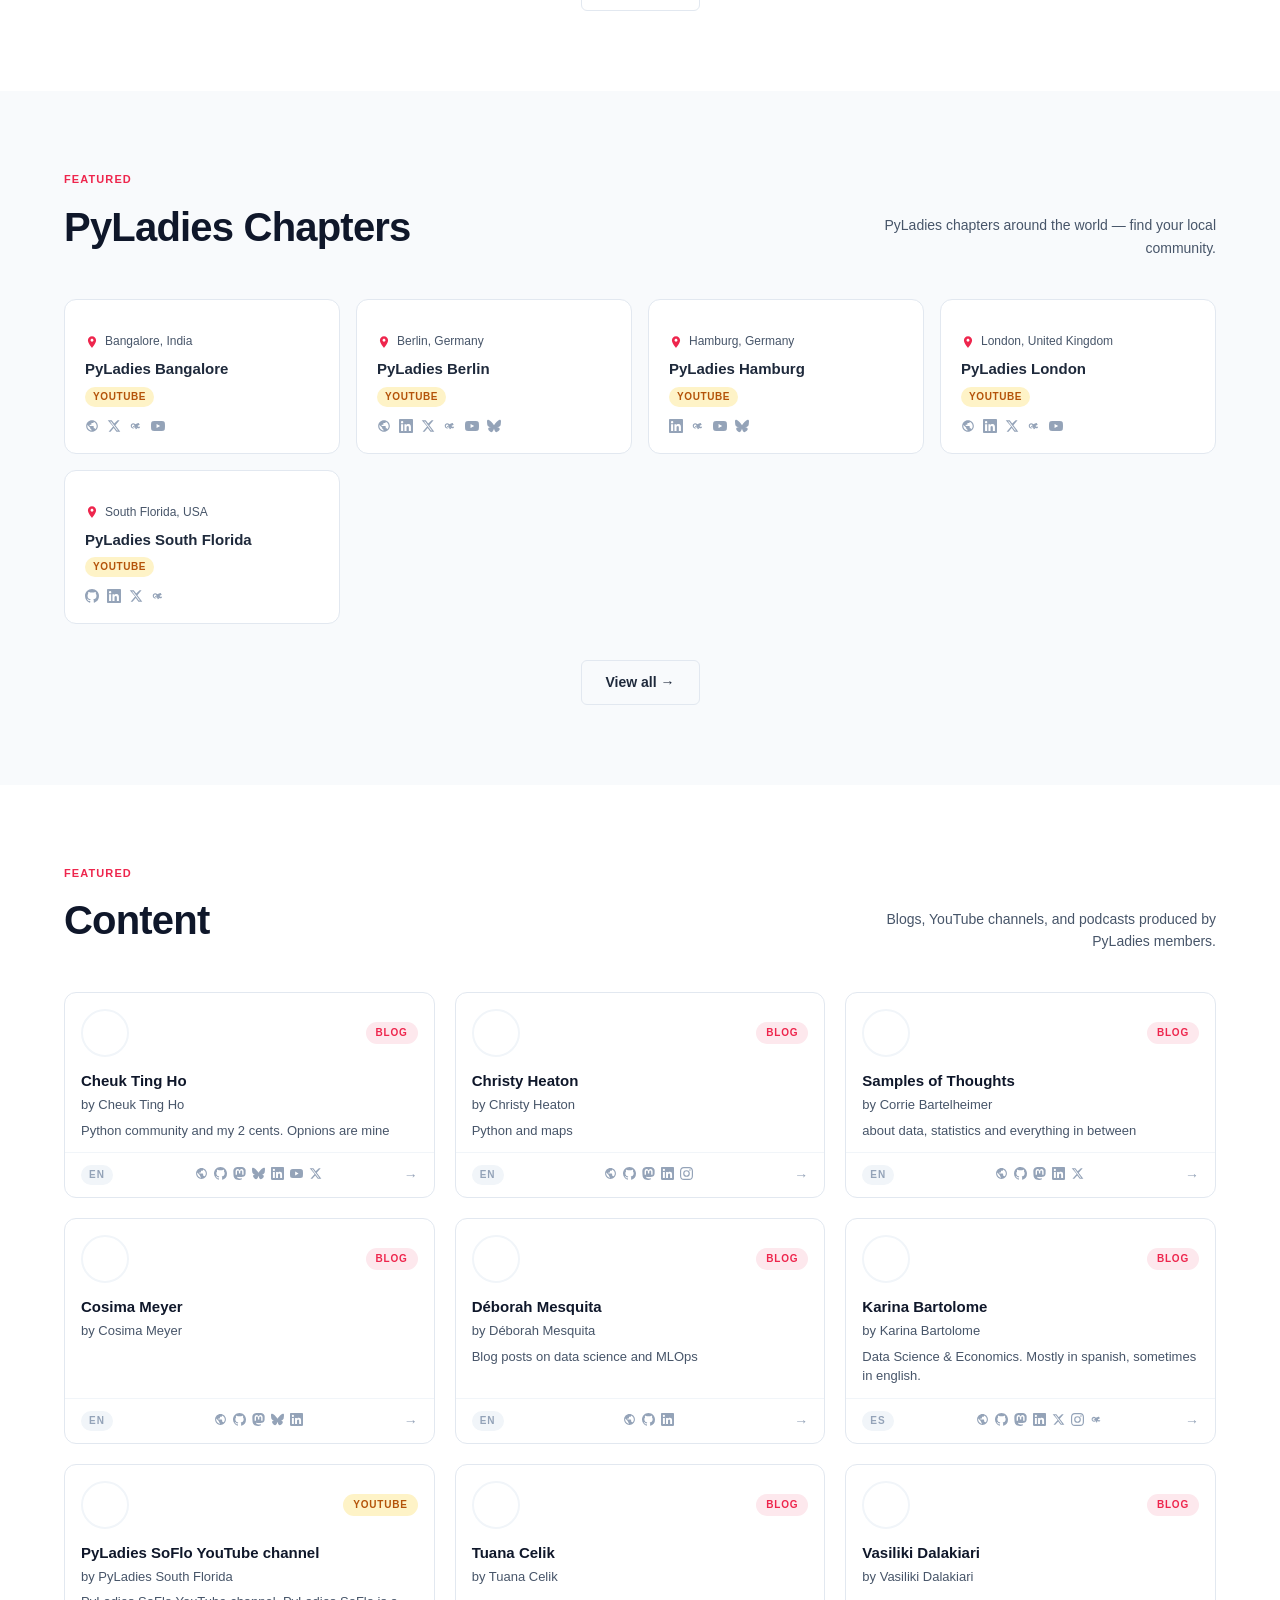
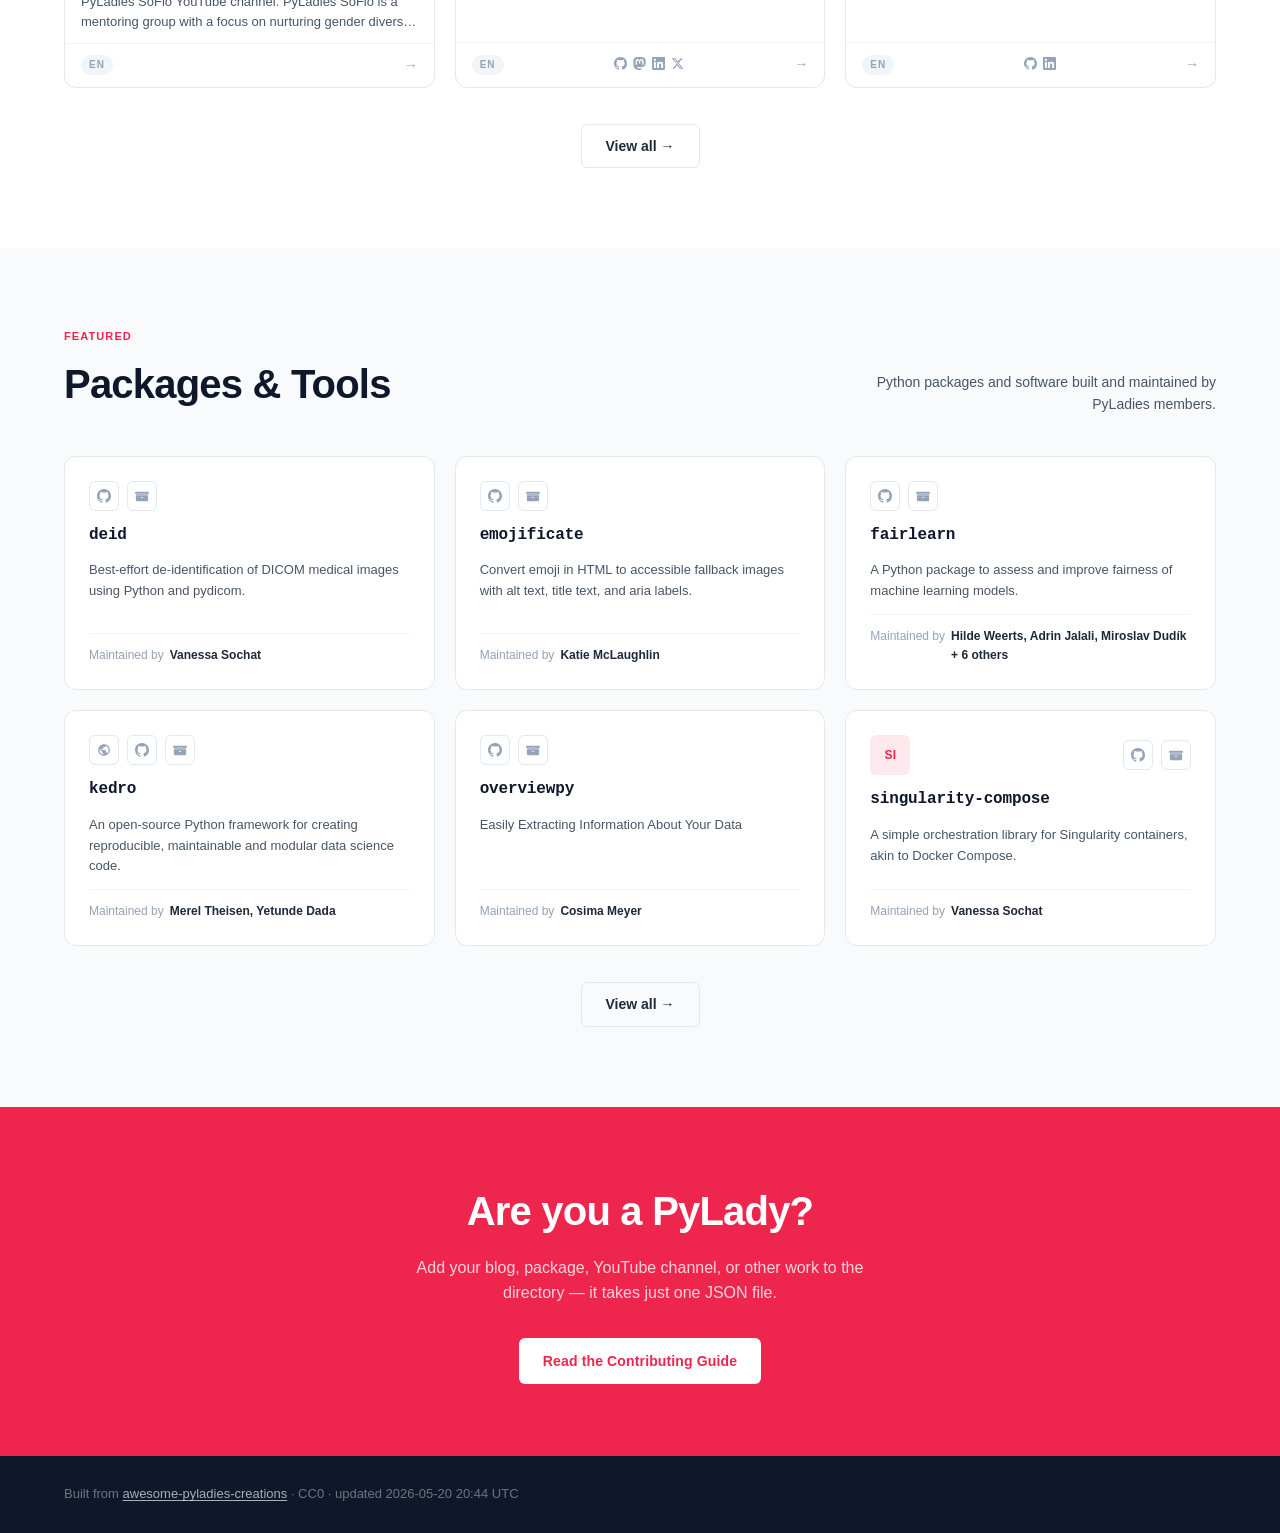
==== commit 1e7c0974: "fix: use absolute-positioned checkbox span so nested task-list items render correctly Flex layout ca" ====
--- a/docs/index.html
+++ b/docs/index.html
@@ -2362,7 +2362,7 @@
   </section>
   <footer class="site-footer">
     <div class="container footer-inner">
-      <span>Built from <a href="https://github.com/cosimameyer/awesome-pyladies-creations" target="_blank" rel="noopener">awesome-pyladies-creations</a> · CC0 · updated 2026-05-20 20:42 UTC</span>
+      <span>Built from <a href="https://github.com/cosimameyer/awesome-pyladies-creations" target="_blank" rel="noopener">awesome-pyladies-creations</a> · CC0 · updated 2026-05-20 20:44 UTC</span>
     </div>
   </footer>
 </body>
--- a/docs/assets/style.css
+++ b/docs/assets/style.css
@@ -901,27 +901,27 @@
 .md-content h2,
 .md-content h3 { scroll-margin-top: 5rem; }
 
-/* Task-list items: explicit span for reliable cross-browser checkbox indicator */
+/* Task-list items: absolute-positioned span so nested sub-lists flow normally */
 .md-content input[type="checkbox"] { display: none; }
 
 .md-content .task-list-item {
   list-style: none;
-  display: flex;
-  align-items: flex-start;
-  gap: 9px;
-  padding-left: 0;
-  margin-left: -1.5rem; /* undo parent ul padding */
+  position: relative;
+  padding-left: 22px;
+  margin-left: -1.5rem; /* realign with parent ul indent */
 }
 
 .task-check {
-  flex-shrink: 0;
+  position: absolute;
+  left: 0;
+  top: 4px;
   display: inline-block;
-  width: 14px;
-  height: 14px;
+  width: 13px;
+  height: 13px;
   border: 1.5px solid var(--slate-400);
   border-radius: 3px;
   background: var(--white);
-  margin-top: 4px;
+  flex-shrink: 0;
 }
 
 .task-check--done {
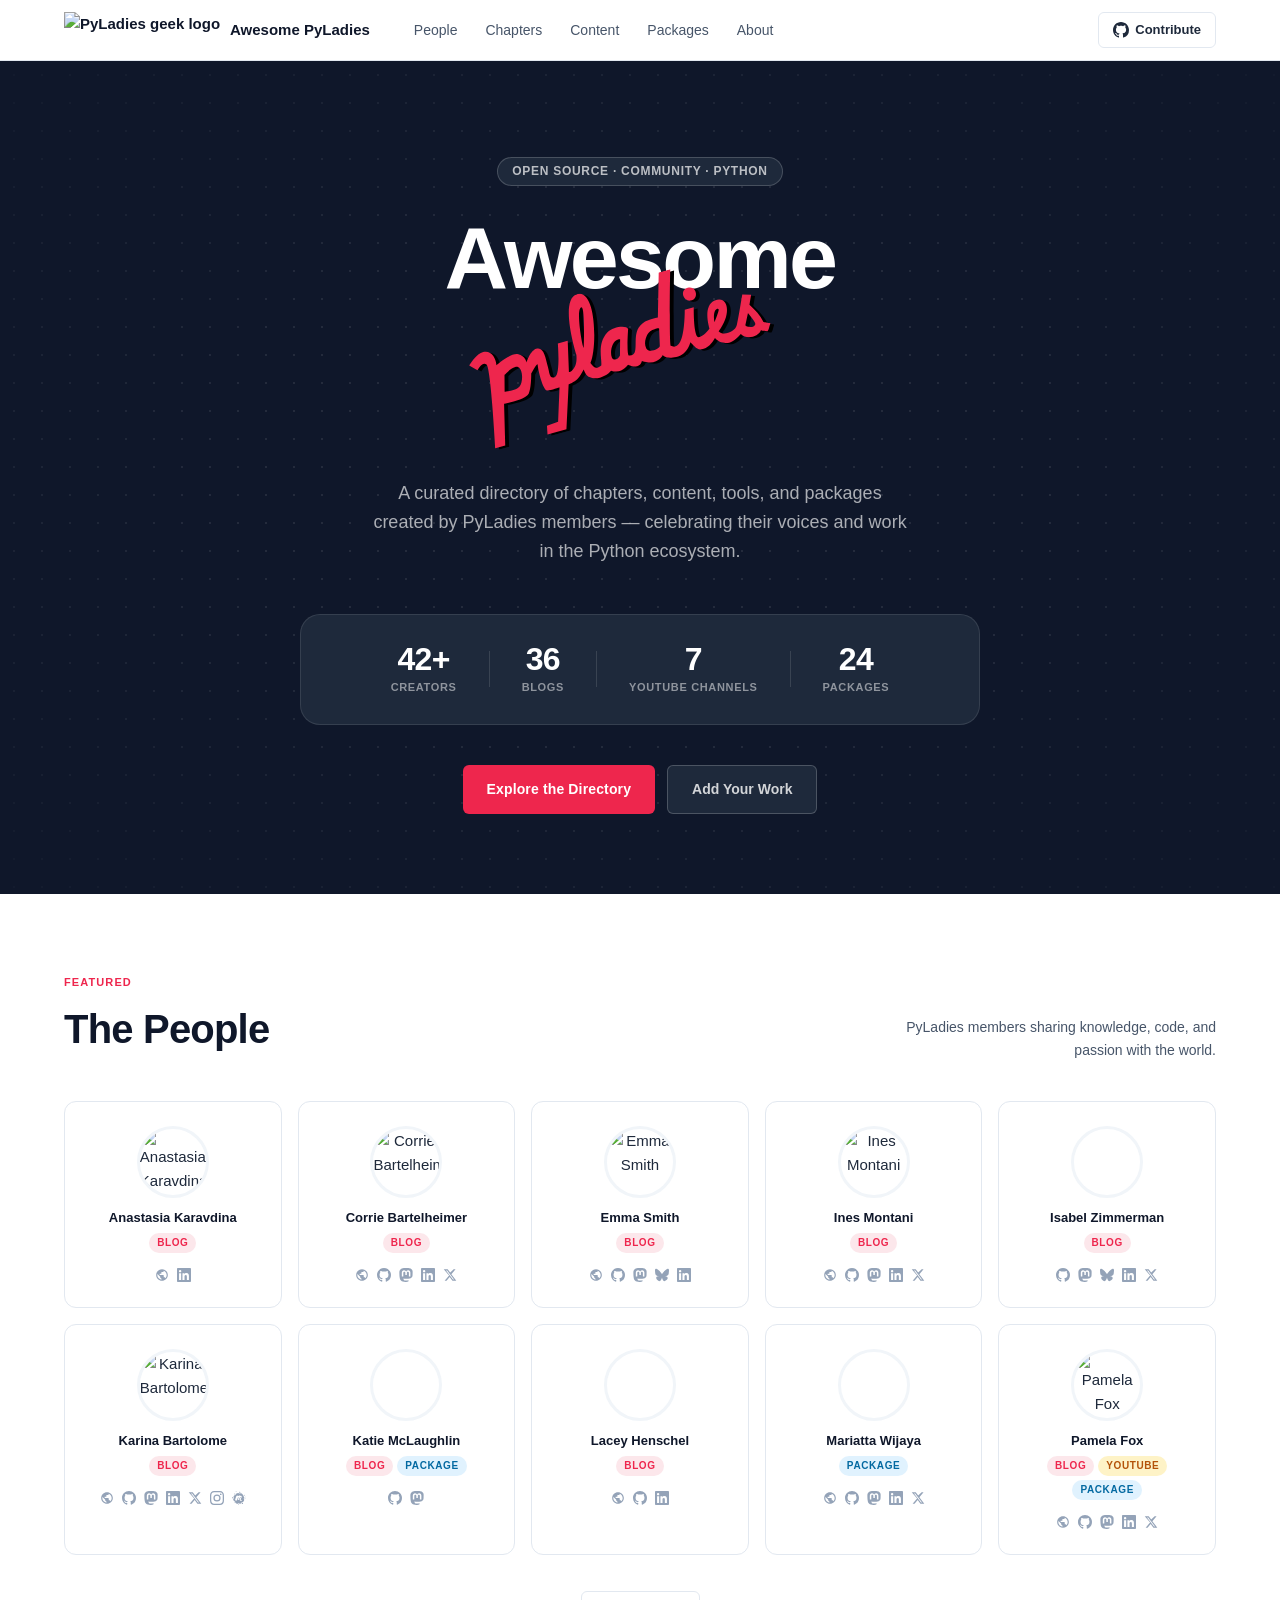
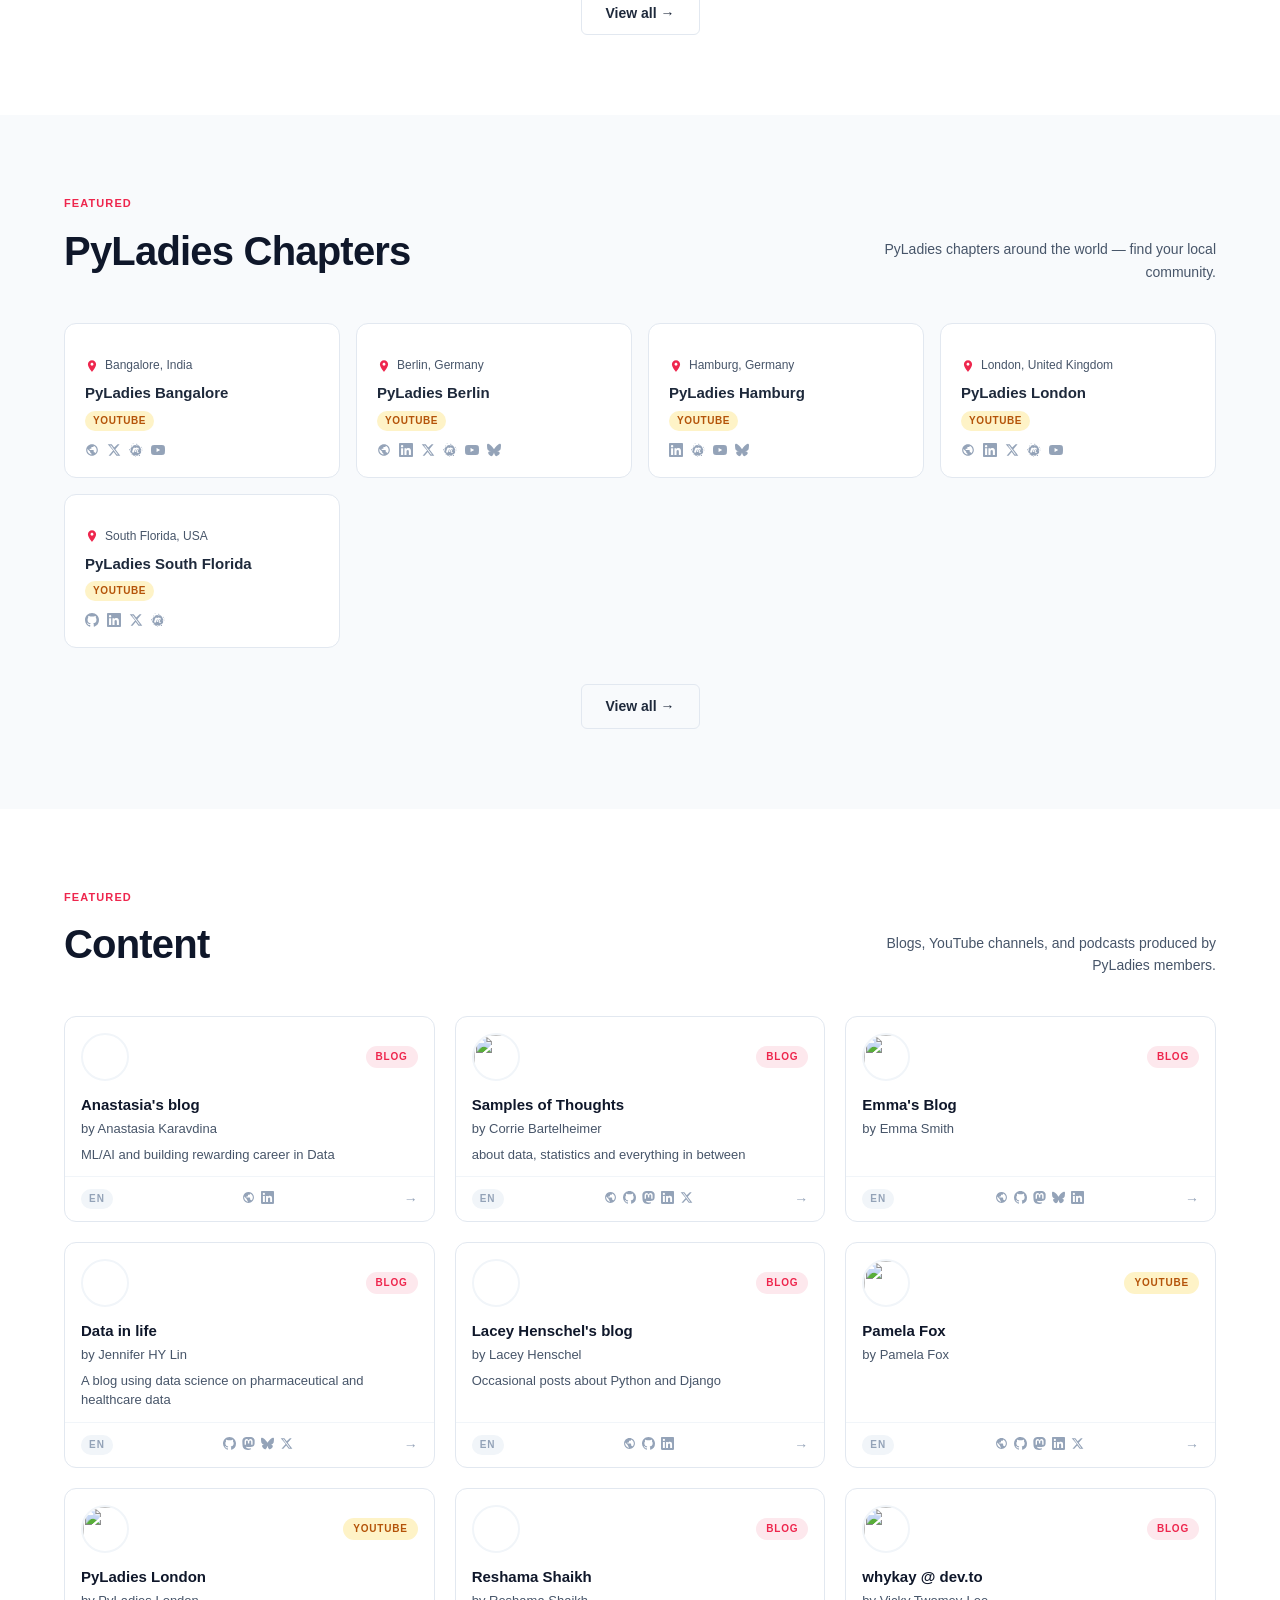
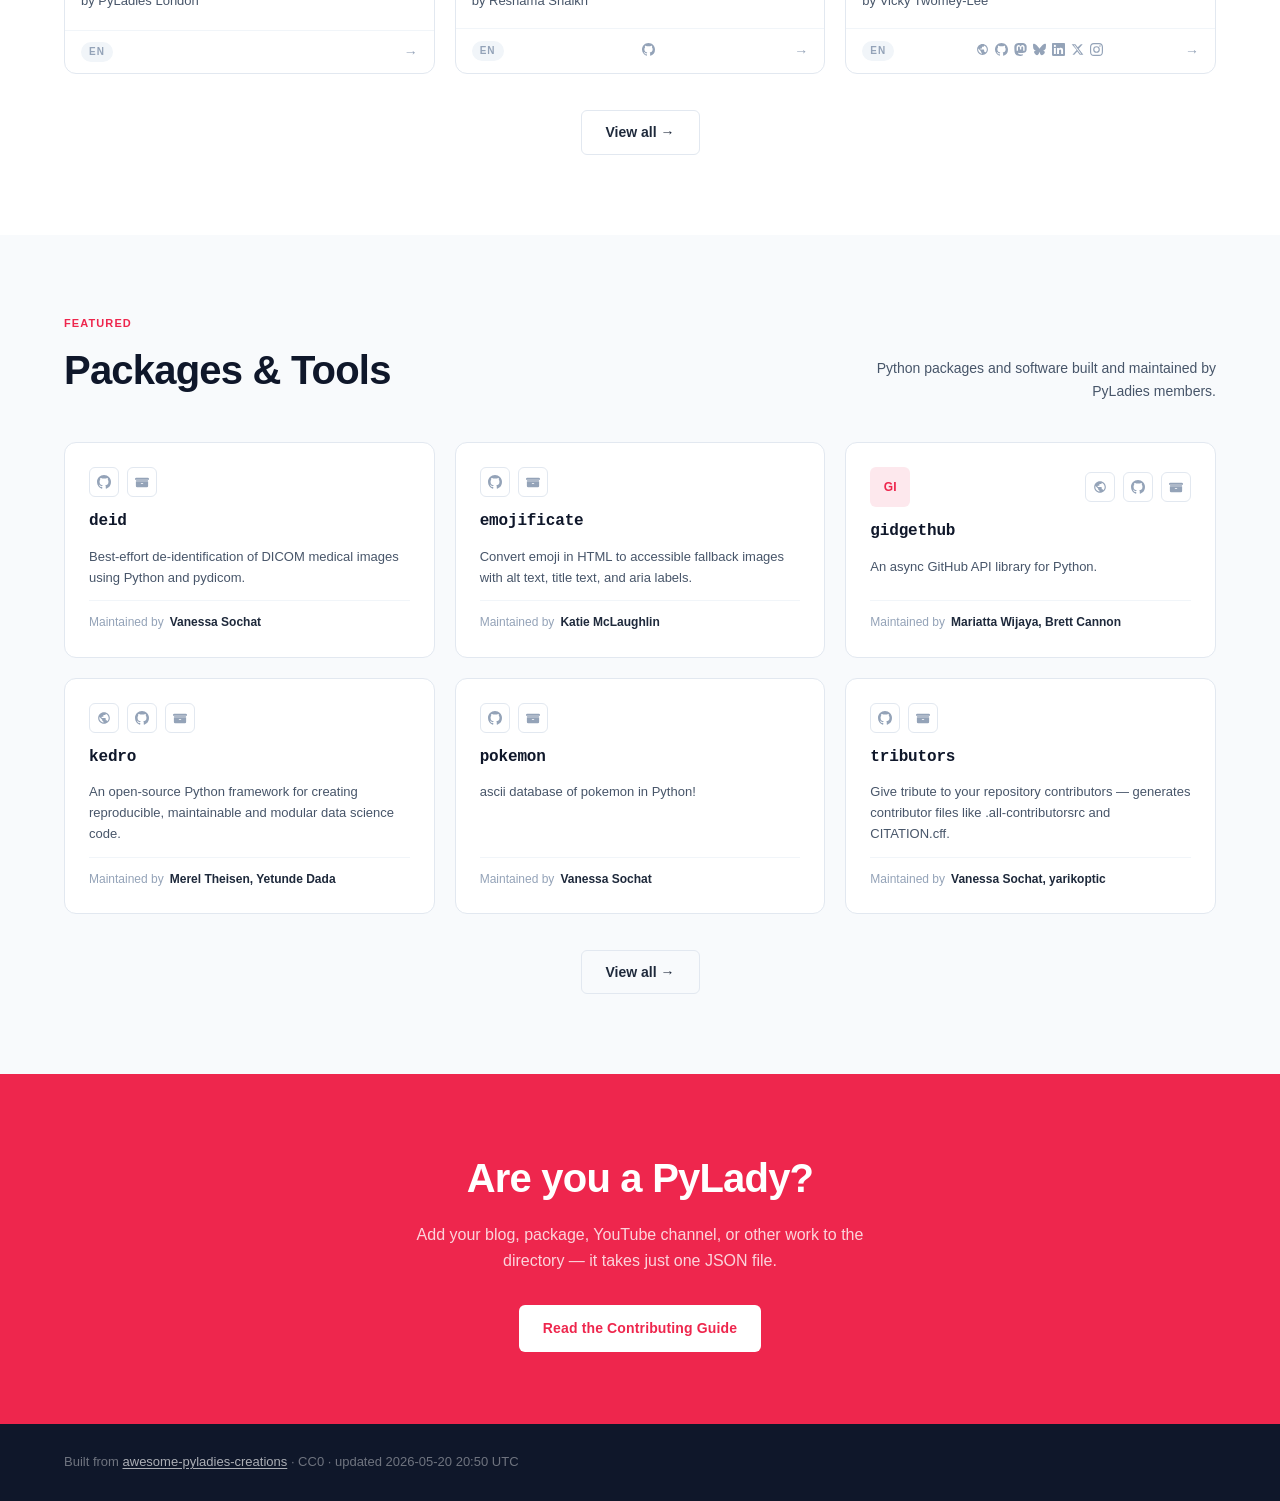
==== commit 35e40a19: "fix: update Meetup SVG to current Simple Icons logo" ====
--- a/docs/index.html
+++ b/docs/index.html
@@ -483,7 +483,7 @@
 <a href="https://www.linkedin.com/in/karinabartolome" target="_blank" rel="noopener" title="linkedin" class="social-icon" onclick="event.stopPropagation()"><svg width="14" height="14" viewBox="0 0 24 24" fill="currentColor" aria-hidden="true"><path d="M20.447 20.452h-3.554v-5.569c0-1.328-.027-3.037-1.852-3.037-1.853 0-2.136 1.445-2.136 2.939v5.667H9.351V9h3.414v1.561h.046c.477-.9 1.637-1.85 3.37-1.85 3.601 0 4.267 2.37 4.267 5.455v6.286zM5.337 7.433a2.062 2.062 0 0 1-2.063-2.065 2.064 2.064 0 1 1 2.063 2.065zm1.782 13.019H3.555V9h3.564v11.452zM22.225 0H1.771C.792 0 0 .774 0 1.729v20.542C0 23.227.792 24 1.771 24h20.451C23.2 24 24 23.227 24 22.271V1.729C24 .774 23.2 0 22.222 0h.003z"/></svg></a>
 <a href="https://twitter.com/karbartolome" target="_blank" rel="noopener" title="twitter" class="social-icon" onclick="event.stopPropagation()"><svg width="14" height="14" viewBox="0 0 24 24" fill="currentColor" aria-hidden="true"><path d="M18.244 2.25h3.308l-7.227 8.26 8.502 11.24H16.17l-4.714-6.231-5.401 6.231H2.744l7.737-8.835L1.254 2.25H8.08l4.259 5.63L18.244 2.25zm-1.161 17.52h1.833L7.084 4.126H5.117L17.083 19.77z"/></svg></a>
 <a href="https://instagram.com/karbartolome" target="_blank" rel="noopener" title="instagram" class="social-icon" onclick="event.stopPropagation()"><svg width="14" height="14" viewBox="0 0 24 24" fill="currentColor" aria-hidden="true"><path d="M12 2.163c3.204 0 3.584.012 4.85.07 3.252.148 4.771 1.691 4.919 4.919.058 1.265.069 1.645.069 4.849 0 3.205-.012 3.584-.069 4.849-.149 3.225-1.664 4.771-4.919 4.919-1.266.058-1.644.07-4.85.07-3.204 0-3.584-.012-4.849-.07-3.26-.149-4.771-1.699-4.919-4.92-.058-1.265-.07-1.644-.07-4.849 0-3.204.013-3.583.07-4.849.149-3.227 1.664-4.771 4.919-4.919 1.266-.057 1.645-.069 4.849-.069zm0-2.163c-3.259 0-3.667.014-4.947.072-4.358.2-6.78 2.618-6.98 6.98-.059 1.281-.073 1.689-.073 4.948 0 3.259.014 3.668.072 4.948.2 4.358 2.618 6.78 6.98 6.98 1.281.058 1.689.072 4.948.072 3.259 0 3.668-.014 4.948-.072 4.354-.2 6.782-2.618 6.979-6.98.059-1.28.073-1.689.073-4.948 0-3.259-.014-3.667-.072-4.947-.196-4.354-2.617-6.78-6.979-6.98-1.281-.059-1.69-.073-4.949-.073zm0 5.838a6.162 6.162 0 1 0 0 12.324 6.162 6.162 0 0 0 0-12.324zM12 16a4 4 0 1 1 0-8 4 4 0 0 1 0 8zm6.406-11.845a1.44 1.44 0 1 0 0 2.881 1.44 1.44 0 0 0 0-2.881z"/></svg></a>
-<a href="https://www.meetup.com/276190207" target="_blank" rel="noopener" title="meetup" class="social-icon" onclick="event.stopPropagation()"><svg width="14" height="14" viewBox="0 0 24 24" fill="currentColor" aria-hidden="true"><path d="M19.24 12.94c-.195-.047-.415-.023-.592.068l-.067.038c-.386.217-.856.327-1.396.327-1.004 0-1.75-.383-2.217-1.14-.12-.196-.22-.408-.298-.63l2.944-1.228a.844.844 0 0 0 .476-.468.834.834 0 0 0-.013-.648L16.9 7.198a.843.843 0 0 0-1.087-.42l-5.057 2.109a3.87 3.87 0 0 0-.38-.507C9.67 7.6 8.573 7.15 7.27 7.15c-1.206 0-2.27.43-3.08 1.244C3.393 9.21 2.96 10.32 2.96 11.63c0 1.31.434 2.42 1.23 3.234.807.814 1.87 1.244 3.08 1.244.733 0 1.416-.183 1.98-.527a3.99 3.99 0 0 0 1.12-1.03l1.025 2.382a.843.843 0 0 0 1.087.42l.648-.27c.43-.18.632-.673.452-1.1l-.836-1.94a4.33 4.33 0 0 0 .79.886c.69.573 1.572.879 2.55.879.805 0 1.534-.19 2.165-.566l.115-.068a.844.844 0 0 0 .297-1.14.844.844 0 0 0-.42-.316zM7.27 14.42c-.69 0-1.265-.23-1.71-.686-.44-.452-.663-1.05-.663-1.777 0-.728.223-1.327.663-1.78.445-.457 1.02-.688 1.71-.688.69 0 1.262.23 1.703.684.266.273.456.61.558.988L7.28 12.22a.845.845 0 0 0-.452 1.1.844.844 0 0 0 1.1.452l2.19-.913a3.19 3.19 0 0 1-.143.697c-.378.96-1.16 1.463-2.705 1.464z"/></svg></a></div>
+<a href="https://www.meetup.com/276190207" target="_blank" rel="noopener" title="meetup" class="social-icon" onclick="event.stopPropagation()"><svg width="14" height="14" viewBox="0 0 24 24" fill="currentColor" aria-hidden="true"><path d="M6.98.555a.518.518 0 0 0-.105.011.53.53 0 1 0 .222 1.04.533.533 0 0 0 .409-.633.531.531 0 0 0-.526-.418zm6.455.638a.984.984 0 0 0-.514.143.99.99 0 1 0 1.02 1.699.99.99 0 0 0 .34-1.36.992.992 0 0 0-.846-.482zm-3.03 2.236a5.029 5.029 0 0 0-4.668 3.248 3.33 3.33 0 0 0-1.46.551 3.374 3.374 0 0 0-.94 4.562 3.634 3.634 0 0 0-.605 4.649 3.603 3.603 0 0 0 2.465 1.597c.018.732.238 1.466.686 2.114a3.9 3.9 0 0 0 5.423.992c.068-.047.12-.106.184-.157.987.881 2.47 1.026 3.607.24a2.91 2.91 0 0 0 1.162-1.69 4.238 4.238 0 0 0 2.584-.739 4.274 4.274 0 0 0 1.19-5.789 2.466 2.466 0 0 0 .433-3.308 2.448 2.448 0 0 0-1.316-.934 4.436 4.436 0 0 0-.776-2.873 4.467 4.467 0 0 0-5.195-1.656 5.106 5.106 0 0 0-2.773-.807zm-5.603.817a.759.759 0 0 0-.423.135.758.758 0 1 0 .863 1.248.757.757 0 0 0 .193-1.055.758.758 0 0 0-.633-.328zm15.994 2.37a.842.842 0 0 0-.47.151.845.845 0 1 0 1.175.215.845.845 0 0 0-.705-.365zm-8.15 1.028c.063 0 .124.005.182.014a.901.901 0 0 1 .45.187c.169.134.273.241.432.393.24.227.414.089.534.02.208-.122.369-.219.984-.208.633.011 1.363.237 1.514 1.317.168 1.199-1.966 4.289-1.817 5.722.106 1.01 1.815.299 1.96 1.22.186 1.198-2.136.753-2.667.493-.832-.408-1.337-1.34-1.12-2.26.16-.688 1.7-3.498 1.757-3.93.059-.44-.177-.476-.324-.484-.19-.01-.34.081-.526.362-.169.255-2.082 4.085-2.248 4.398-.296.56-.67.694-1.044.674-.548-.029-.798-.32-.72-.848.047-.31 1.26-3.049 1.323-3.476.039-.265-.013-.546-.275-.68-.263-.135-.572.07-.664.227-.128.215-1.848 4.706-2.032 5.038-.316.576-.65.76-1.152.784-1.186.056-2.065-.92-1.678-2.116.173-.532 1.316-4.571 1.895-5.599.389-.69 1.468-1.216 2.217-.892.387.167.925.437 1.084.507.366.163.759-.277.913-.412.155-.134.302-.276.49-.357.142-.06.343-.095.532-.094zm10.88 2.057a.468.468 0 0 0-.093.011.467.467 0 0 0-.36.555.47.47 0 0 0 .557.36.47.47 0 0 0 .36-.557.47.47 0 0 0-.464-.37zm-22.518.81a.997.997 0 0 0-.832.434 1 1 0 1 0 1.39-.258 1 1 0 0 0-.558-.176zm21.294 2.094a.635.635 0 0 0-.127.013.627.627 0 0 0-.48.746.628.628 0 0 0 .746.483.628.628 0 0 0 .482-.746.63.63 0 0 0-.621-.496zm-18.24 6.097a.453.453 0 0 0-.092.012.464.464 0 1 0 .195.908.464.464 0 0 0 .356-.553.465.465 0 0 0-.459-.367zm13.675 1.55a1.044 1.044 0 0 0-.583.187 1.047 1.047 0 1 0 1.456.265 1.044 1.044 0 0 0-.873-.451zM11.4 22.154a.643.643 0 0 0-.36.115.646.646 0 0 0-.164.899.646.646 0 0 0 .899.164.646.646 0 0 0 .164-.898.646.646 0 0 0-.54-.28z"/></svg></a></div>
         </div>
         <div class="person-card" data-type="blog" data-search="karolina surma"
              onclick="window.open('https://karolinasurma.eu','_blank','noopener')" role="link" tabindex="0"
@@ -827,7 +827,7 @@
           </div>
           <h3 class="chapter-name">PyLadies Bangalore</h3>
           <span class="person-tag badge-youtube">YouTube</span>
-          <div class="chapter-social"><a href="https://pyladies.com/locations/blr/" target="_blank" rel="noopener" title="website" class="social-icon" onclick="event.stopPropagation()"><svg width="14" height="14" viewBox="0 0 24 24" fill="currentColor" aria-hidden="true"><path d="M12 2C6.48 2 2 6.48 2 12s4.48 10 10 10 10-4.48 10-10S17.52 2 12 2zm-1 17.93c-3.95-.49-7-3.85-7-7.93 0-.62.08-1.21.21-1.79L9 15v1c0 1.1.9 2 2 2v1.93zm6.9-2.54c-.26-.81-1-1.39-1.9-1.39h-1v-3c0-.55-.45-1-1-1H8v-2h2c.55 0 1-.45 1-1V7h2c1.1 0 2-.9 2-2v-.41c2.93 1.19 5 4.06 5 7.41 0 2.08-.8 3.97-2.1 5.39z"/></svg></a><a href="https://twitter.com/pyladiesblr" target="_blank" rel="noopener" title="twitter" class="social-icon" onclick="event.stopPropagation()"><svg width="14" height="14" viewBox="0 0 24 24" fill="currentColor" aria-hidden="true"><path d="M18.244 2.25h3.308l-7.227 8.26 8.502 11.24H16.17l-4.714-6.231-5.401 6.231H2.744l7.737-8.835L1.254 2.25H8.08l4.259 5.63L18.244 2.25zm-1.161 17.52h1.833L7.084 4.126H5.117L17.083 19.77z"/></svg></a><a href="https://www.meetup.com/PyLadies-Bangalore-Chapter" target="_blank" rel="noopener" title="meetup" class="social-icon" onclick="event.stopPropagation()"><svg width="14" height="14" viewBox="0 0 24 24" fill="currentColor" aria-hidden="true"><path d="M19.24 12.94c-.195-.047-.415-.023-.592.068l-.067.038c-.386.217-.856.327-1.396.327-1.004 0-1.75-.383-2.217-1.14-.12-.196-.22-.408-.298-.63l2.944-1.228a.844.844 0 0 0 .476-.468.834.834 0 0 0-.013-.648L16.9 7.198a.843.843 0 0 0-1.087-.42l-5.057 2.109a3.87 3.87 0 0 0-.38-.507C9.67 7.6 8.573 7.15 7.27 7.15c-1.206 0-2.27.43-3.08 1.244C3.393 9.21 2.96 10.32 2.96 11.63c0 1.31.434 2.42 1.23 3.234.807.814 1.87 1.244 3.08 1.244.733 0 1.416-.183 1.98-.527a3.99 3.99 0 0 0 1.12-1.03l1.025 2.382a.843.843 0 0 0 1.087.42l.648-.27c.43-.18.632-.673.452-1.1l-.836-1.94a4.33 4.33 0 0 0 .79.886c.69.573 1.572.879 2.55.879.805 0 1.534-.19 2.165-.566l.115-.068a.844.844 0 0 0 .297-1.14.844.844 0 0 0-.42-.316zM7.27 14.42c-.69 0-1.265-.23-1.71-.686-.44-.452-.663-1.05-.663-1.777 0-.728.223-1.327.663-1.78.445-.457 1.02-.688 1.71-.688.69 0 1.262.23 1.703.684.266.273.456.61.558.988L7.28 12.22a.845.845 0 0 0-.452 1.1.844.844 0 0 0 1.1.452l2.19-.913a3.19 3.19 0 0 1-.143.697c-.378.96-1.16 1.463-2.705 1.464z"/></svg></a><a href="https://www.youtube.com/user/pyladiesbengaluru7366" target="_blank" rel="noopener" title="youtube" class="social-icon" onclick="event.stopPropagation()"><svg width="14" height="14" viewBox="0 0 24 24" fill="currentColor" aria-hidden="true"><path d="M23.498 6.186a3.016 3.016 0 0 0-2.122-2.136C19.505 3.545 12 3.545 12 3.545s-7.505 0-9.377.505A3.017 3.017 0 0 0 .502 6.186C0 8.07 0 12 0 12s0 3.93.502 5.814a3.016 3.016 0 0 0 2.122 2.136c1.871.505 9.376.505 9.376.505s7.505 0 9.377-.505a3.015 3.015 0 0 0 2.122-2.136C24 15.93 24 12 24 12s0-3.93-.502-5.814zM9.545 15.568V8.432L15.818 12l-6.273 3.568z"/></svg></a></div>
+          <div class="chapter-social"><a href="https://pyladies.com/locations/blr/" target="_blank" rel="noopener" title="website" class="social-icon" onclick="event.stopPropagation()"><svg width="14" height="14" viewBox="0 0 24 24" fill="currentColor" aria-hidden="true"><path d="M12 2C6.48 2 2 6.48 2 12s4.48 10 10 10 10-4.48 10-10S17.52 2 12 2zm-1 17.93c-3.95-.49-7-3.85-7-7.93 0-.62.08-1.21.21-1.79L9 15v1c0 1.1.9 2 2 2v1.93zm6.9-2.54c-.26-.81-1-1.39-1.9-1.39h-1v-3c0-.55-.45-1-1-1H8v-2h2c.55 0 1-.45 1-1V7h2c1.1 0 2-.9 2-2v-.41c2.93 1.19 5 4.06 5 7.41 0 2.08-.8 3.97-2.1 5.39z"/></svg></a><a href="https://twitter.com/pyladiesblr" target="_blank" rel="noopener" title="twitter" class="social-icon" onclick="event.stopPropagation()"><svg width="14" height="14" viewBox="0 0 24 24" fill="currentColor" aria-hidden="true"><path d="M18.244 2.25h3.308l-7.227 8.26 8.502 11.24H16.17l-4.714-6.231-5.401 6.231H2.744l7.737-8.835L1.254 2.25H8.08l4.259 5.63L18.244 2.25zm-1.161 17.52h1.833L7.084 4.126H5.117L17.083 19.77z"/></svg></a><a href="https://www.meetup.com/PyLadies-Bangalore-Chapter" target="_blank" rel="noopener" title="meetup" class="social-icon" onclick="event.stopPropagation()"><svg width="14" height="14" viewBox="0 0 24 24" fill="currentColor" aria-hidden="true"><path d="M6.98.555a.518.518 0 0 0-.105.011.53.53 0 1 0 .222 1.04.533.533 0 0 0 .409-.633.531.531 0 0 0-.526-.418zm6.455.638a.984.984 0 0 0-.514.143.99.99 0 1 0 1.02 1.699.99.99 0 0 0 .34-1.36.992.992 0 0 0-.846-.482zm-3.03 2.236a5.029 5.029 0 0 0-4.668 3.248 3.33 3.33 0 0 0-1.46.551 3.374 3.374 0 0 0-.94 4.562 3.634 3.634 0 0 0-.605 4.649 3.603 3.603 0 0 0 2.465 1.597c.018.732.238 1.466.686 2.114a3.9 3.9 0 0 0 5.423.992c.068-.047.12-.106.184-.157.987.881 2.47 1.026 3.607.24a2.91 2.91 0 0 0 1.162-1.69 4.238 4.238 0 0 0 2.584-.739 4.274 4.274 0 0 0 1.19-5.789 2.466 2.466 0 0 0 .433-3.308 2.448 2.448 0 0 0-1.316-.934 4.436 4.436 0 0 0-.776-2.873 4.467 4.467 0 0 0-5.195-1.656 5.106 5.106 0 0 0-2.773-.807zm-5.603.817a.759.759 0 0 0-.423.135.758.758 0 1 0 .863 1.248.757.757 0 0 0 .193-1.055.758.758 0 0 0-.633-.328zm15.994 2.37a.842.842 0 0 0-.47.151.845.845 0 1 0 1.175.215.845.845 0 0 0-.705-.365zm-8.15 1.028c.063 0 .124.005.182.014a.901.901 0 0 1 .45.187c.169.134.273.241.432.393.24.227.414.089.534.02.208-.122.369-.219.984-.208.633.011 1.363.237 1.514 1.317.168 1.199-1.966 4.289-1.817 5.722.106 1.01 1.815.299 1.96 1.22.186 1.198-2.136.753-2.667.493-.832-.408-1.337-1.34-1.12-2.26.16-.688 1.7-3.498 1.757-3.93.059-.44-.177-.476-.324-.484-.19-.01-.34.081-.526.362-.169.255-2.082 4.085-2.248 4.398-.296.56-.67.694-1.044.674-.548-.029-.798-.32-.72-.848.047-.31 1.26-3.049 1.323-3.476.039-.265-.013-.546-.275-.68-.263-.135-.572.07-.664.227-.128.215-1.848 4.706-2.032 5.038-.316.576-.65.76-1.152.784-1.186.056-2.065-.92-1.678-2.116.173-.532 1.316-4.571 1.895-5.599.389-.69 1.468-1.216 2.217-.892.387.167.925.437 1.084.507.366.163.759-.277.913-.412.155-.134.302-.276.49-.357.142-.06.343-.095.532-.094zm10.88 2.057a.468.468 0 0 0-.093.011.467.467 0 0 0-.36.555.47.47 0 0 0 .557.36.47.47 0 0 0 .36-.557.47.47 0 0 0-.464-.37zm-22.518.81a.997.997 0 0 0-.832.434 1 1 0 1 0 1.39-.258 1 1 0 0 0-.558-.176zm21.294 2.094a.635.635 0 0 0-.127.013.627.627 0 0 0-.48.746.628.628 0 0 0 .746.483.628.628 0 0 0 .482-.746.63.63 0 0 0-.621-.496zm-18.24 6.097a.453.453 0 0 0-.092.012.464.464 0 1 0 .195.908.464.464 0 0 0 .356-.553.465.465 0 0 0-.459-.367zm13.675 1.55a1.044 1.044 0 0 0-.583.187 1.047 1.047 0 1 0 1.456.265 1.044 1.044 0 0 0-.873-.451zM11.4 22.154a.643.643 0 0 0-.36.115.646.646 0 0 0-.164.899.646.646 0 0 0 .899.164.646.646 0 0 0 .164-.898.646.646 0 0 0-.54-.28z"/></svg></a><a href="https://www.youtube.com/user/pyladiesbengaluru7366" target="_blank" rel="noopener" title="youtube" class="social-icon" onclick="event.stopPropagation()"><svg width="14" height="14" viewBox="0 0 24 24" fill="currentColor" aria-hidden="true"><path d="M23.498 6.186a3.016 3.016 0 0 0-2.122-2.136C19.505 3.545 12 3.545 12 3.545s-7.505 0-9.377.505A3.017 3.017 0 0 0 .502 6.186C0 8.07 0 12 0 12s0 3.93.502 5.814a3.016 3.016 0 0 0 2.122 2.136c1.871.505 9.376.505 9.376.505s7.505 0 9.377-.505a3.015 3.015 0 0 0 2.122-2.136C24 15.93 24 12 24 12s0-3.93-.502-5.814zM9.545 15.568V8.432L15.818 12l-6.273 3.568z"/></svg></a></div>
         </div>
         <div class="chapter-card" data-search="pyladies berlin berlin germany" role="link" tabindex="0" onclick="window.open('https://www.youtube.com/@PyLadiesBerlin','_blank','noopener')">
           <div class="chapter-logo-wrap"><img class="chapter-logo" src="https://yt3.googleusercontent.com/ytc/AIdro_kXbyv32bPfyTn5CDr9e3yyqOXzUjNfumZKtpxeRNDHcw=s160-c-k-c0x00ffffff-no-rj" alt="PyLadies Berlin logo" loading="lazy" onerror="this.style.display='none'"></div>
@@ -837,7 +837,7 @@
           </div>
           <h3 class="chapter-name">PyLadies Berlin</h3>
           <span class="person-tag badge-youtube">YouTube</span>
-          <div class="chapter-social"><a href="https://berlin.pyladies.com/en/" target="_blank" rel="noopener" title="website" class="social-icon" onclick="event.stopPropagation()"><svg width="14" height="14" viewBox="0 0 24 24" fill="currentColor" aria-hidden="true"><path d="M12 2C6.48 2 2 6.48 2 12s4.48 10 10 10 10-4.48 10-10S17.52 2 12 2zm-1 17.93c-3.95-.49-7-3.85-7-7.93 0-.62.08-1.21.21-1.79L9 15v1c0 1.1.9 2 2 2v1.93zm6.9-2.54c-.26-.81-1-1.39-1.9-1.39h-1v-3c0-.55-.45-1-1-1H8v-2h2c.55 0 1-.45 1-1V7h2c1.1 0 2-.9 2-2v-.41c2.93 1.19 5 4.06 5 7.41 0 2.08-.8 3.97-2.1 5.39z"/></svg></a><a href="https://www.linkedin.com/in/pyladies-berlin-32879a18a" target="_blank" rel="noopener" title="linkedin" class="social-icon" onclick="event.stopPropagation()"><svg width="14" height="14" viewBox="0 0 24 24" fill="currentColor" aria-hidden="true"><path d="M20.447 20.452h-3.554v-5.569c0-1.328-.027-3.037-1.852-3.037-1.853 0-2.136 1.445-2.136 2.939v5.667H9.351V9h3.414v1.561h.046c.477-.9 1.637-1.85 3.37-1.85 3.601 0 4.267 2.37 4.267 5.455v6.286zM5.337 7.433a2.062 2.062 0 0 1-2.063-2.065 2.064 2.064 0 1 1 2.063 2.065zm1.782 13.019H3.555V9h3.564v11.452zM22.225 0H1.771C.792 0 0 .774 0 1.729v20.542C0 23.227.792 24 1.771 24h20.451C23.2 24 24 23.227 24 22.271V1.729C24 .774 23.2 0 22.222 0h.003z"/></svg></a><a href="https://x.com/pyladiesber" target="_blank" rel="noopener" title="twitter" class="social-icon" onclick="event.stopPropagation()"><svg width="14" height="14" viewBox="0 0 24 24" fill="currentColor" aria-hidden="true"><path d="M18.244 2.25h3.308l-7.227 8.26 8.502 11.24H16.17l-4.714-6.231-5.401 6.231H2.744l7.737-8.835L1.254 2.25H8.08l4.259 5.63L18.244 2.25zm-1.161 17.52h1.833L7.084 4.126H5.117L17.083 19.77z"/></svg></a><a href="https://www.meetup.com/PyLadies-Berlin" target="_blank" rel="noopener" title="meetup" class="social-icon" onclick="event.stopPropagation()"><svg width="14" height="14" viewBox="0 0 24 24" fill="currentColor" aria-hidden="true"><path d="M19.24 12.94c-.195-.047-.415-.023-.592.068l-.067.038c-.386.217-.856.327-1.396.327-1.004 0-1.75-.383-2.217-1.14-.12-.196-.22-.408-.298-.63l2.944-1.228a.844.844 0 0 0 .476-.468.834.834 0 0 0-.013-.648L16.9 7.198a.843.843 0 0 0-1.087-.42l-5.057 2.109a3.87 3.87 0 0 0-.38-.507C9.67 7.6 8.573 7.15 7.27 7.15c-1.206 0-2.27.43-3.08 1.244C3.393 9.21 2.96 10.32 2.96 11.63c0 1.31.434 2.42 1.23 3.234.807.814 1.87 1.244 3.08 1.244.733 0 1.416-.183 1.98-.527a3.99 3.99 0 0 0 1.12-1.03l1.025 2.382a.843.843 0 0 0 1.087.42l.648-.27c.43-.18.632-.673.452-1.1l-.836-1.94a4.33 4.33 0 0 0 .79.886c.69.573 1.572.879 2.55.879.805 0 1.534-.19 2.165-.566l.115-.068a.844.844 0 0 0 .297-1.14.844.844 0 0 0-.42-.316zM7.27 14.42c-.69 0-1.265-.23-1.71-.686-.44-.452-.663-1.05-.663-1.777 0-.728.223-1.327.663-1.78.445-.457 1.02-.688 1.71-.688.69 0 1.262.23 1.703.684.266.273.456.61.558.988L7.28 12.22a.845.845 0 0 0-.452 1.1.844.844 0 0 0 1.1.452l2.19-.913a3.19 3.19 0 0 1-.143.697c-.378.96-1.16 1.463-2.705 1.464z"/></svg></a><a href="https://www.youtube.com/@PyLadiesBerlin" target="_blank" rel="noopener" title="youtube" class="social-icon" onclick="event.stopPropagation()"><svg width="14" height="14" viewBox="0 0 24 24" fill="currentColor" aria-hidden="true"><path d="M23.498 6.186a3.016 3.016 0 0 0-2.122-2.136C19.505 3.545 12 3.545 12 3.545s-7.505 0-9.377.505A3.017 3.017 0 0 0 .502 6.186C0 8.07 0 12 0 12s0 3.93.502 5.814a3.016 3.016 0 0 0 2.122 2.136c1.871.505 9.376.505 9.376.505s7.505 0 9.377-.505a3.015 3.015 0 0 0 2.122-2.136C24 15.93 24 12 24 12s0-3.93-.502-5.814zM9.545 15.568V8.432L15.818 12l-6.273 3.568z"/></svg></a><a href="https://bsky.app/profile/pyladiesberlin.bsky.social" target="_blank" rel="noopener" title="bluesky" class="social-icon" onclick="event.stopPropagation()"><svg width="14" height="14" viewBox="0 0 24 24" fill="currentColor" aria-hidden="true"><path d="M12 10.8c-1.087-2.114-4.046-6.053-6.798-7.995C2.566.944 1.561 1.266.902 1.565.139 1.908 0 3.08 0 3.768c0 .69.378 5.65.624 6.479.815 2.736 3.713 3.66 6.383 3.364.136-.02.275-.039.415-.056-.138.022-.276.04-.415.056-3.912.58-7.387 2.005-2.83 7.078 5.013 5.19 6.87-1.113 7.823-4.308.953 3.195 2.05 9.271 7.733 4.308 4.267-4.308 1.172-6.498-2.74-7.078a8.741 8.741 0 0 1-.415-.056c.14.017.279.036.415.056 2.67.297 5.568-.628 6.383-3.364.246-.828.624-5.79.624-6.478 0-.69-.139-1.861-.902-2.204-.659-.3-1.664-.62-4.3 1.24C16.046 4.748 13.087 8.687 12 10.8z"/></svg></a></div>
+          <div class="chapter-social"><a href="https://berlin.pyladies.com/en/" target="_blank" rel="noopener" title="website" class="social-icon" onclick="event.stopPropagation()"><svg width="14" height="14" viewBox="0 0 24 24" fill="currentColor" aria-hidden="true"><path d="M12 2C6.48 2 2 6.48 2 12s4.48 10 10 10 10-4.48 10-10S17.52 2 12 2zm-1 17.93c-3.95-.49-7-3.85-7-7.93 0-.62.08-1.21.21-1.79L9 15v1c0 1.1.9 2 2 2v1.93zm6.9-2.54c-.26-.81-1-1.39-1.9-1.39h-1v-3c0-.55-.45-1-1-1H8v-2h2c.55 0 1-.45 1-1V7h2c1.1 0 2-.9 2-2v-.41c2.93 1.19 5 4.06 5 7.41 0 2.08-.8 3.97-2.1 5.39z"/></svg></a><a href="https://www.linkedin.com/in/pyladies-berlin-32879a18a" target="_blank" rel="noopener" title="linkedin" class="social-icon" onclick="event.stopPropagation()"><svg width="14" height="14" viewBox="0 0 24 24" fill="currentColor" aria-hidden="true"><path d="M20.447 20.452h-3.554v-5.569c0-1.328-.027-3.037-1.852-3.037-1.853 0-2.136 1.445-2.136 2.939v5.667H9.351V9h3.414v1.561h.046c.477-.9 1.637-1.85 3.37-1.85 3.601 0 4.267 2.37 4.267 5.455v6.286zM5.337 7.433a2.062 2.062 0 0 1-2.063-2.065 2.064 2.064 0 1 1 2.063 2.065zm1.782 13.019H3.555V9h3.564v11.452zM22.225 0H1.771C.792 0 0 .774 0 1.729v20.542C0 23.227.792 24 1.771 24h20.451C23.2 24 24 23.227 24 22.271V1.729C24 .774 23.2 0 22.222 0h.003z"/></svg></a><a href="https://x.com/pyladiesber" target="_blank" rel="noopener" title="twitter" class="social-icon" onclick="event.stopPropagation()"><svg width="14" height="14" viewBox="0 0 24 24" fill="currentColor" aria-hidden="true"><path d="M18.244 2.25h3.308l-7.227 8.26 8.502 11.24H16.17l-4.714-6.231-5.401 6.231H2.744l7.737-8.835L1.254 2.25H8.08l4.259 5.63L18.244 2.25zm-1.161 17.52h1.833L7.084 4.126H5.117L17.083 19.77z"/></svg></a><a href="https://www.meetup.com/PyLadies-Berlin" target="_blank" rel="noopener" title="meetup" class="social-icon" onclick="event.stopPropagation()"><svg width="14" height="14" viewBox="0 0 24 24" fill="currentColor" aria-hidden="true"><path d="M6.98.555a.518.518 0 0 0-.105.011.53.53 0 1 0 .222 1.04.533.533 0 0 0 .409-.633.531.531 0 0 0-.526-.418zm6.455.638a.984.984 0 0 0-.514.143.99.99 0 1 0 1.02 1.699.99.99 0 0 0 .34-1.36.992.992 0 0 0-.846-.482zm-3.03 2.236a5.029 5.029 0 0 0-4.668 3.248 3.33 3.33 0 0 0-1.46.551 3.374 3.374 0 0 0-.94 4.562 3.634 3.634 0 0 0-.605 4.649 3.603 3.603 0 0 0 2.465 1.597c.018.732.238 1.466.686 2.114a3.9 3.9 0 0 0 5.423.992c.068-.047.12-.106.184-.157.987.881 2.47 1.026 3.607.24a2.91 2.91 0 0 0 1.162-1.69 4.238 4.238 0 0 0 2.584-.739 4.274 4.274 0 0 0 1.19-5.789 2.466 2.466 0 0 0 .433-3.308 2.448 2.448 0 0 0-1.316-.934 4.436 4.436 0 0 0-.776-2.873 4.467 4.467 0 0 0-5.195-1.656 5.106 5.106 0 0 0-2.773-.807zm-5.603.817a.759.759 0 0 0-.423.135.758.758 0 1 0 .863 1.248.757.757 0 0 0 .193-1.055.758.758 0 0 0-.633-.328zm15.994 2.37a.842.842 0 0 0-.47.151.845.845 0 1 0 1.175.215.845.845 0 0 0-.705-.365zm-8.15 1.028c.063 0 .124.005.182.014a.901.901 0 0 1 .45.187c.169.134.273.241.432.393.24.227.414.089.534.02.208-.122.369-.219.984-.208.633.011 1.363.237 1.514 1.317.168 1.199-1.966 4.289-1.817 5.722.106 1.01 1.815.299 1.96 1.22.186 1.198-2.136.753-2.667.493-.832-.408-1.337-1.34-1.12-2.26.16-.688 1.7-3.498 1.757-3.93.059-.44-.177-.476-.324-.484-.19-.01-.34.081-.526.362-.169.255-2.082 4.085-2.248 4.398-.296.56-.67.694-1.044.674-.548-.029-.798-.32-.72-.848.047-.31 1.26-3.049 1.323-3.476.039-.265-.013-.546-.275-.68-.263-.135-.572.07-.664.227-.128.215-1.848 4.706-2.032 5.038-.316.576-.65.76-1.152.784-1.186.056-2.065-.92-1.678-2.116.173-.532 1.316-4.571 1.895-5.599.389-.69 1.468-1.216 2.217-.892.387.167.925.437 1.084.507.366.163.759-.277.913-.412.155-.134.302-.276.49-.357.142-.06.343-.095.532-.094zm10.88 2.057a.468.468 0 0 0-.093.011.467.467 0 0 0-.36.555.47.47 0 0 0 .557.36.47.47 0 0 0 .36-.557.47.47 0 0 0-.464-.37zm-22.518.81a.997.997 0 0 0-.832.434 1 1 0 1 0 1.39-.258 1 1 0 0 0-.558-.176zm21.294 2.094a.635.635 0 0 0-.127.013.627.627 0 0 0-.48.746.628.628 0 0 0 .746.483.628.628 0 0 0 .482-.746.63.63 0 0 0-.621-.496zm-18.24 6.097a.453.453 0 0 0-.092.012.464.464 0 1 0 .195.908.464.464 0 0 0 .356-.553.465.465 0 0 0-.459-.367zm13.675 1.55a1.044 1.044 0 0 0-.583.187 1.047 1.047 0 1 0 1.456.265 1.044 1.044 0 0 0-.873-.451zM11.4 22.154a.643.643 0 0 0-.36.115.646.646 0 0 0-.164.899.646.646 0 0 0 .899.164.646.646 0 0 0 .164-.898.646.646 0 0 0-.54-.28z"/></svg></a><a href="https://www.youtube.com/@PyLadiesBerlin" target="_blank" rel="noopener" title="youtube" class="social-icon" onclick="event.stopPropagation()"><svg width="14" height="14" viewBox="0 0 24 24" fill="currentColor" aria-hidden="true"><path d="M23.498 6.186a3.016 3.016 0 0 0-2.122-2.136C19.505 3.545 12 3.545 12 3.545s-7.505 0-9.377.505A3.017 3.017 0 0 0 .502 6.186C0 8.07 0 12 0 12s0 3.93.502 5.814a3.016 3.016 0 0 0 2.122 2.136c1.871.505 9.376.505 9.376.505s7.505 0 9.377-.505a3.015 3.015 0 0 0 2.122-2.136C24 15.93 24 12 24 12s0-3.93-.502-5.814zM9.545 15.568V8.432L15.818 12l-6.273 3.568z"/></svg></a><a href="https://bsky.app/profile/pyladiesberlin.bsky.social" target="_blank" rel="noopener" title="bluesky" class="social-icon" onclick="event.stopPropagation()"><svg width="14" height="14" viewBox="0 0 24 24" fill="currentColor" aria-hidden="true"><path d="M12 10.8c-1.087-2.114-4.046-6.053-6.798-7.995C2.566.944 1.561 1.266.902 1.565.139 1.908 0 3.08 0 3.768c0 .69.378 5.65.624 6.479.815 2.736 3.713 3.66 6.383 3.364.136-.02.275-.039.415-.056-.138.022-.276.04-.415.056-3.912.58-7.387 2.005-2.83 7.078 5.013 5.19 6.87-1.113 7.823-4.308.953 3.195 2.05 9.271 7.733 4.308 4.267-4.308 1.172-6.498-2.74-7.078a8.741 8.741 0 0 1-.415-.056c.14.017.279.036.415.056 2.67.297 5.568-.628 6.383-3.364.246-.828.624-5.79.624-6.478 0-.69-.139-1.861-.902-2.204-.659-.3-1.664-.62-4.3 1.24C16.046 4.748 13.087 8.687 12 10.8z"/></svg></a></div>
         </div>
         <div class="chapter-card" data-search="pyladies hamburg hamburg germany" role="link" tabindex="0" onclick="window.open('https://www.youtube.com/@HamburgPyLadies','_blank','noopener')">
           <div class="chapter-logo-wrap"><img class="chapter-logo" src="https://yt3.googleusercontent.com/Fh10PC7hmhI-a7vvzqClrGbVWXFm2GoXSOPfCVvFcw8uOSTnY9-yVfOOM3Jk32aagC7i0df3uA=s160-c-k-c0x00ffffff-no-rj" alt="PyLadies Hamburg logo" loading="lazy" onerror="this.style.display='none'"></div>
@@ -847,7 +847,7 @@
           </div>
           <h3 class="chapter-name">PyLadies Hamburg</h3>
           <span class="person-tag badge-youtube">YouTube</span>
-          <div class="chapter-social"><a href="https://www.linkedin.com/in/pyladies-hamburg" target="_blank" rel="noopener" title="linkedin" class="social-icon" onclick="event.stopPropagation()"><svg width="14" height="14" viewBox="0 0 24 24" fill="currentColor" aria-hidden="true"><path d="M20.447 20.452h-3.554v-5.569c0-1.328-.027-3.037-1.852-3.037-1.853 0-2.136 1.445-2.136 2.939v5.667H9.351V9h3.414v1.561h.046c.477-.9 1.637-1.85 3.37-1.85 3.601 0 4.267 2.37 4.267 5.455v6.286zM5.337 7.433a2.062 2.062 0 0 1-2.063-2.065 2.064 2.064 0 1 1 2.063 2.065zm1.782 13.019H3.555V9h3.564v11.452zM22.225 0H1.771C.792 0 0 .774 0 1.729v20.542C0 23.227.792 24 1.771 24h20.451C23.2 24 24 23.227 24 22.271V1.729C24 .774 23.2 0 22.222 0h.003z"/></svg></a><a href="https://www.meetup.com/PyLadies-Hamburg" target="_blank" rel="noopener" title="meetup" class="social-icon" onclick="event.stopPropagation()"><svg width="14" height="14" viewBox="0 0 24 24" fill="currentColor" aria-hidden="true"><path d="M19.24 12.94c-.195-.047-.415-.023-.592.068l-.067.038c-.386.217-.856.327-1.396.327-1.004 0-1.75-.383-2.217-1.14-.12-.196-.22-.408-.298-.63l2.944-1.228a.844.844 0 0 0 .476-.468.834.834 0 0 0-.013-.648L16.9 7.198a.843.843 0 0 0-1.087-.42l-5.057 2.109a3.87 3.87 0 0 0-.38-.507C9.67 7.6 8.573 7.15 7.27 7.15c-1.206 0-2.27.43-3.08 1.244C3.393 9.21 2.96 10.32 2.96 11.63c0 1.31.434 2.42 1.23 3.234.807.814 1.87 1.244 3.08 1.244.733 0 1.416-.183 1.98-.527a3.99 3.99 0 0 0 1.12-1.03l1.025 2.382a.843.843 0 0 0 1.087.42l.648-.27c.43-.18.632-.673.452-1.1l-.836-1.94a4.33 4.33 0 0 0 .79.886c.69.573 1.572.879 2.55.879.805 0 1.534-.19 2.165-.566l.115-.068a.844.844 0 0 0 .297-1.14.844.844 0 0 0-.42-.316zM7.27 14.42c-.69 0-1.265-.23-1.71-.686-.44-.452-.663-1.05-.663-1.777 0-.728.223-1.327.663-1.78.445-.457 1.02-.688 1.71-.688.69 0 1.262.23 1.703.684.266.273.456.61.558.988L7.28 12.22a.845.845 0 0 0-.452 1.1.844.844 0 0 0 1.1.452l2.19-.913a3.19 3.19 0 0 1-.143.697c-.378.96-1.16 1.463-2.705 1.464z"/></svg></a><a href="https://www.youtube.com/@PyLadiesHamburg" target="_blank" rel="noopener" title="youtube" class="social-icon" onclick="event.stopPropagation()"><svg width="14" height="14" viewBox="0 0 24 24" fill="currentColor" aria-hidden="true"><path d="M23.498 6.186a3.016 3.016 0 0 0-2.122-2.136C19.505 3.545 12 3.545 12 3.545s-7.505 0-9.377.505A3.017 3.017 0 0 0 .502 6.186C0 8.07 0 12 0 12s0 3.93.502 5.814a3.016 3.016 0 0 0 2.122 2.136c1.871.505 9.376.505 9.376.505s7.505 0 9.377-.505a3.015 3.015 0 0 0 2.122-2.136C24 15.93 24 12 24 12s0-3.93-.502-5.814zM9.545 15.568V8.432L15.818 12l-6.273 3.568z"/></svg></a><a href="https://bsky.app/profile/pyladieshamburg.bsky.social" target="_blank" rel="noopener" title="bluesky" class="social-icon" onclick="event.stopPropagation()"><svg width="14" height="14" viewBox="0 0 24 24" fill="currentColor" aria-hidden="true"><path d="M12 10.8c-1.087-2.114-4.046-6.053-6.798-7.995C2.566.944 1.561 1.266.902 1.565.139 1.908 0 3.08 0 3.768c0 .69.378 5.65.624 6.479.815 2.736 3.713 3.66 6.383 3.364.136-.02.275-.039.415-.056-.138.022-.276.04-.415.056-3.912.58-7.387 2.005-2.83 7.078 5.013 5.19 6.87-1.113 7.823-4.308.953 3.195 2.05 9.271 7.733 4.308 4.267-4.308 1.172-6.498-2.74-7.078a8.741 8.741 0 0 1-.415-.056c.14.017.279.036.415.056 2.67.297 5.568-.628 6.383-3.364.246-.828.624-5.79.624-6.478 0-.69-.139-1.861-.902-2.204-.659-.3-1.664-.62-4.3 1.24C16.046 4.748 13.087 8.687 12 10.8z"/></svg></a></div>
+          <div class="chapter-social"><a href="https://www.linkedin.com/in/pyladies-hamburg" target="_blank" rel="noopener" title="linkedin" class="social-icon" onclick="event.stopPropagation()"><svg width="14" height="14" viewBox="0 0 24 24" fill="currentColor" aria-hidden="true"><path d="M20.447 20.452h-3.554v-5.569c0-1.328-.027-3.037-1.852-3.037-1.853 0-2.136 1.445-2.136 2.939v5.667H9.351V9h3.414v1.561h.046c.477-.9 1.637-1.85 3.37-1.85 3.601 0 4.267 2.37 4.267 5.455v6.286zM5.337 7.433a2.062 2.062 0 0 1-2.063-2.065 2.064 2.064 0 1 1 2.063 2.065zm1.782 13.019H3.555V9h3.564v11.452zM22.225 0H1.771C.792 0 0 .774 0 1.729v20.542C0 23.227.792 24 1.771 24h20.451C23.2 24 24 23.227 24 22.271V1.729C24 .774 23.2 0 22.222 0h.003z"/></svg></a><a href="https://www.meetup.com/PyLadies-Hamburg" target="_blank" rel="noopener" title="meetup" class="social-icon" onclick="event.stopPropagation()"><svg width="14" height="14" viewBox="0 0 24 24" fill="currentColor" aria-hidden="true"><path d="M6.98.555a.518.518 0 0 0-.105.011.53.53 0 1 0 .222 1.04.533.533 0 0 0 .409-.633.531.531 0 0 0-.526-.418zm6.455.638a.984.984 0 0 0-.514.143.99.99 0 1 0 1.02 1.699.99.99 0 0 0 .34-1.36.992.992 0 0 0-.846-.482zm-3.03 2.236a5.029 5.029 0 0 0-4.668 3.248 3.33 3.33 0 0 0-1.46.551 3.374 3.374 0 0 0-.94 4.562 3.634 3.634 0 0 0-.605 4.649 3.603 3.603 0 0 0 2.465 1.597c.018.732.238 1.466.686 2.114a3.9 3.9 0 0 0 5.423.992c.068-.047.12-.106.184-.157.987.881 2.47 1.026 3.607.24a2.91 2.91 0 0 0 1.162-1.69 4.238 4.238 0 0 0 2.584-.739 4.274 4.274 0 0 0 1.19-5.789 2.466 2.466 0 0 0 .433-3.308 2.448 2.448 0 0 0-1.316-.934 4.436 4.436 0 0 0-.776-2.873 4.467 4.467 0 0 0-5.195-1.656 5.106 5.106 0 0 0-2.773-.807zm-5.603.817a.759.759 0 0 0-.423.135.758.758 0 1 0 .863 1.248.757.757 0 0 0 .193-1.055.758.758 0 0 0-.633-.328zm15.994 2.37a.842.842 0 0 0-.47.151.845.845 0 1 0 1.175.215.845.845 0 0 0-.705-.365zm-8.15 1.028c.063 0 .124.005.182.014a.901.901 0 0 1 .45.187c.169.134.273.241.432.393.24.227.414.089.534.02.208-.122.369-.219.984-.208.633.011 1.363.237 1.514 1.317.168 1.199-1.966 4.289-1.817 5.722.106 1.01 1.815.299 1.96 1.22.186 1.198-2.136.753-2.667.493-.832-.408-1.337-1.34-1.12-2.26.16-.688 1.7-3.498 1.757-3.93.059-.44-.177-.476-.324-.484-.19-.01-.34.081-.526.362-.169.255-2.082 4.085-2.248 4.398-.296.56-.67.694-1.044.674-.548-.029-.798-.32-.72-.848.047-.31 1.26-3.049 1.323-3.476.039-.265-.013-.546-.275-.68-.263-.135-.572.07-.664.227-.128.215-1.848 4.706-2.032 5.038-.316.576-.65.76-1.152.784-1.186.056-2.065-.92-1.678-2.116.173-.532 1.316-4.571 1.895-5.599.389-.69 1.468-1.216 2.217-.892.387.167.925.437 1.084.507.366.163.759-.277.913-.412.155-.134.302-.276.49-.357.142-.06.343-.095.532-.094zm10.88 2.057a.468.468 0 0 0-.093.011.467.467 0 0 0-.36.555.47.47 0 0 0 .557.36.47.47 0 0 0 .36-.557.47.47 0 0 0-.464-.37zm-22.518.81a.997.997 0 0 0-.832.434 1 1 0 1 0 1.39-.258 1 1 0 0 0-.558-.176zm21.294 2.094a.635.635 0 0 0-.127.013.627.627 0 0 0-.48.746.628.628 0 0 0 .746.483.628.628 0 0 0 .482-.746.63.63 0 0 0-.621-.496zm-18.24 6.097a.453.453 0 0 0-.092.012.464.464 0 1 0 .195.908.464.464 0 0 0 .356-.553.465.465 0 0 0-.459-.367zm13.675 1.55a1.044 1.044 0 0 0-.583.187 1.047 1.047 0 1 0 1.456.265 1.044 1.044 0 0 0-.873-.451zM11.4 22.154a.643.643 0 0 0-.36.115.646.646 0 0 0-.164.899.646.646 0 0 0 .899.164.646.646 0 0 0 .164-.898.646.646 0 0 0-.54-.28z"/></svg></a><a href="https://www.youtube.com/@PyLadiesHamburg" target="_blank" rel="noopener" title="youtube" class="social-icon" onclick="event.stopPropagation()"><svg width="14" height="14" viewBox="0 0 24 24" fill="currentColor" aria-hidden="true"><path d="M23.498 6.186a3.016 3.016 0 0 0-2.122-2.136C19.505 3.545 12 3.545 12 3.545s-7.505 0-9.377.505A3.017 3.017 0 0 0 .502 6.186C0 8.07 0 12 0 12s0 3.93.502 5.814a3.016 3.016 0 0 0 2.122 2.136c1.871.505 9.376.505 9.376.505s7.505 0 9.377-.505a3.015 3.015 0 0 0 2.122-2.136C24 15.93 24 12 24 12s0-3.93-.502-5.814zM9.545 15.568V8.432L15.818 12l-6.273 3.568z"/></svg></a><a href="https://bsky.app/profile/pyladieshamburg.bsky.social" target="_blank" rel="noopener" title="bluesky" class="social-icon" onclick="event.stopPropagation()"><svg width="14" height="14" viewBox="0 0 24 24" fill="currentColor" aria-hidden="true"><path d="M12 10.8c-1.087-2.114-4.046-6.053-6.798-7.995C2.566.944 1.561 1.266.902 1.565.139 1.908 0 3.08 0 3.768c0 .69.378 5.65.624 6.479.815 2.736 3.713 3.66 6.383 3.364.136-.02.275-.039.415-.056-.138.022-.276.04-.415.056-3.912.58-7.387 2.005-2.83 7.078 5.013 5.19 6.87-1.113 7.823-4.308.953 3.195 2.05 9.271 7.733 4.308 4.267-4.308 1.172-6.498-2.74-7.078a8.741 8.741 0 0 1-.415-.056c.14.017.279.036.415.056 2.67.297 5.568-.628 6.383-3.364.246-.828.624-5.79.624-6.478 0-.69-.139-1.861-.902-2.204-.659-.3-1.664-.62-4.3 1.24C16.046 4.748 13.087 8.687 12 10.8z"/></svg></a></div>
         </div>
         <div class="chapter-card" data-search="pyladies london london united kingdom" role="link" tabindex="0" onclick="window.open('https://www.youtube.com/@pyladieslondon2675','_blank','noopener')">
           <div class="chapter-logo-wrap"><img class="chapter-logo" src="https://pbs.twimg.com/profile_images/1092801659120562182/uBJeapSU_400x400.jpg" alt="PyLadies London logo" loading="lazy" onerror="this.style.display='none'"></div>
@@ -857,7 +857,7 @@
           </div>
           <h3 class="chapter-name">PyLadies London</h3>
           <span class="person-tag badge-youtube">YouTube</span>
-          <div class="chapter-social"><a href="https://pyladies.com/locations/london/" target="_blank" rel="noopener" title="website" class="social-icon" onclick="event.stopPropagation()"><svg width="14" height="14" viewBox="0 0 24 24" fill="currentColor" aria-hidden="true"><path d="M12 2C6.48 2 2 6.48 2 12s4.48 10 10 10 10-4.48 10-10S17.52 2 12 2zm-1 17.93c-3.95-.49-7-3.85-7-7.93 0-.62.08-1.21.21-1.79L9 15v1c0 1.1.9 2 2 2v1.93zm6.9-2.54c-.26-.81-1-1.39-1.9-1.39h-1v-3c0-.55-.45-1-1-1H8v-2h2c.55 0 1-.45 1-1V7h2c1.1 0 2-.9 2-2v-.41c2.93 1.19 5 4.06 5 7.41 0 2.08-.8 3.97-2.1 5.39z"/></svg></a><a href="https://www.linkedin.com/in/pyladies-london" target="_blank" rel="noopener" title="linkedin" class="social-icon" onclick="event.stopPropagation()"><svg width="14" height="14" viewBox="0 0 24 24" fill="currentColor" aria-hidden="true"><path d="M20.447 20.452h-3.554v-5.569c0-1.328-.027-3.037-1.852-3.037-1.853 0-2.136 1.445-2.136 2.939v5.667H9.351V9h3.414v1.561h.046c.477-.9 1.637-1.85 3.37-1.85 3.601 0 4.267 2.37 4.267 5.455v6.286zM5.337 7.433a2.062 2.062 0 0 1-2.063-2.065 2.064 2.064 0 1 1 2.063 2.065zm1.782 13.019H3.555V9h3.564v11.452zM22.225 0H1.771C.792 0 0 .774 0 1.729v20.542C0 23.227.792 24 1.771 24h20.451C23.2 24 24 23.227 24 22.271V1.729C24 .774 23.2 0 22.222 0h.003z"/></svg></a><a href="https://twitter.com/PyLadiesLondon" target="_blank" rel="noopener" title="twitter" class="social-icon" onclick="event.stopPropagation()"><svg width="14" height="14" viewBox="0 0 24 24" fill="currentColor" aria-hidden="true"><path d="M18.244 2.25h3.308l-7.227 8.26 8.502 11.24H16.17l-4.714-6.231-5.401 6.231H2.744l7.737-8.835L1.254 2.25H8.08l4.259 5.63L18.244 2.25zm-1.161 17.52h1.833L7.084 4.126H5.117L17.083 19.77z"/></svg></a><a href="https://www.meetup.com/pyladieslondon" target="_blank" rel="noopener" title="meetup" class="social-icon" onclick="event.stopPropagation()"><svg width="14" height="14" viewBox="0 0 24 24" fill="currentColor" aria-hidden="true"><path d="M19.24 12.94c-.195-.047-.415-.023-.592.068l-.067.038c-.386.217-.856.327-1.396.327-1.004 0-1.75-.383-2.217-1.14-.12-.196-.22-.408-.298-.63l2.944-1.228a.844.844 0 0 0 .476-.468.834.834 0 0 0-.013-.648L16.9 7.198a.843.843 0 0 0-1.087-.42l-5.057 2.109a3.87 3.87 0 0 0-.38-.507C9.67 7.6 8.573 7.15 7.27 7.15c-1.206 0-2.27.43-3.08 1.244C3.393 9.21 2.96 10.32 2.96 11.63c0 1.31.434 2.42 1.23 3.234.807.814 1.87 1.244 3.08 1.244.733 0 1.416-.183 1.98-.527a3.99 3.99 0 0 0 1.12-1.03l1.025 2.382a.843.843 0 0 0 1.087.42l.648-.27c.43-.18.632-.673.452-1.1l-.836-1.94a4.33 4.33 0 0 0 .79.886c.69.573 1.572.879 2.55.879.805 0 1.534-.19 2.165-.566l.115-.068a.844.844 0 0 0 .297-1.14.844.844 0 0 0-.42-.316zM7.27 14.42c-.69 0-1.265-.23-1.71-.686-.44-.452-.663-1.05-.663-1.777 0-.728.223-1.327.663-1.78.445-.457 1.02-.688 1.71-.688.69 0 1.262.23 1.703.684.266.273.456.61.558.988L7.28 12.22a.845.845 0 0 0-.452 1.1.844.844 0 0 0 1.1.452l2.19-.913a3.19 3.19 0 0 1-.143.697c-.378.96-1.16 1.463-2.705 1.464z"/></svg></a><a href="https://www.youtube.com/user/pyladieslondon2675" target="_blank" rel="noopener" title="youtube" class="social-icon" onclick="event.stopPropagation()"><svg width="14" height="14" viewBox="0 0 24 24" fill="currentColor" aria-hidden="true"><path d="M23.498 6.186a3.016 3.016 0 0 0-2.122-2.136C19.505 3.545 12 3.545 12 3.545s-7.505 0-9.377.505A3.017 3.017 0 0 0 .502 6.186C0 8.07 0 12 0 12s0 3.93.502 5.814a3.016 3.016 0 0 0 2.122 2.136c1.871.505 9.376.505 9.376.505s7.505 0 9.377-.505a3.015 3.015 0 0 0 2.122-2.136C24 15.93 24 12 24 12s0-3.93-.502-5.814zM9.545 15.568V8.432L15.818 12l-6.273 3.568z"/></svg></a></div>
+          <div class="chapter-social"><a href="https://pyladies.com/locations/london/" target="_blank" rel="noopener" title="website" class="social-icon" onclick="event.stopPropagation()"><svg width="14" height="14" viewBox="0 0 24 24" fill="currentColor" aria-hidden="true"><path d="M12 2C6.48 2 2 6.48 2 12s4.48 10 10 10 10-4.48 10-10S17.52 2 12 2zm-1 17.93c-3.95-.49-7-3.85-7-7.93 0-.62.08-1.21.21-1.79L9 15v1c0 1.1.9 2 2 2v1.93zm6.9-2.54c-.26-.81-1-1.39-1.9-1.39h-1v-3c0-.55-.45-1-1-1H8v-2h2c.55 0 1-.45 1-1V7h2c1.1 0 2-.9 2-2v-.41c2.93 1.19 5 4.06 5 7.41 0 2.08-.8 3.97-2.1 5.39z"/></svg></a><a href="https://www.linkedin.com/in/pyladies-london" target="_blank" rel="noopener" title="linkedin" class="social-icon" onclick="event.stopPropagation()"><svg width="14" height="14" viewBox="0 0 24 24" fill="currentColor" aria-hidden="true"><path d="M20.447 20.452h-3.554v-5.569c0-1.328-.027-3.037-1.852-3.037-1.853 0-2.136 1.445-2.136 2.939v5.667H9.351V9h3.414v1.561h.046c.477-.9 1.637-1.85 3.37-1.85 3.601 0 4.267 2.37 4.267 5.455v6.286zM5.337 7.433a2.062 2.062 0 0 1-2.063-2.065 2.064 2.064 0 1 1 2.063 2.065zm1.782 13.019H3.555V9h3.564v11.452zM22.225 0H1.771C.792 0 0 .774 0 1.729v20.542C0 23.227.792 24 1.771 24h20.451C23.2 24 24 23.227 24 22.271V1.729C24 .774 23.2 0 22.222 0h.003z"/></svg></a><a href="https://twitter.com/PyLadiesLondon" target="_blank" rel="noopener" title="twitter" class="social-icon" onclick="event.stopPropagation()"><svg width="14" height="14" viewBox="0 0 24 24" fill="currentColor" aria-hidden="true"><path d="M18.244 2.25h3.308l-7.227 8.26 8.502 11.24H16.17l-4.714-6.231-5.401 6.231H2.744l7.737-8.835L1.254 2.25H8.08l4.259 5.63L18.244 2.25zm-1.161 17.52h1.833L7.084 4.126H5.117L17.083 19.77z"/></svg></a><a href="https://www.meetup.com/pyladieslondon" target="_blank" rel="noopener" title="meetup" class="social-icon" onclick="event.stopPropagation()"><svg width="14" height="14" viewBox="0 0 24 24" fill="currentColor" aria-hidden="true"><path d="M6.98.555a.518.518 0 0 0-.105.011.53.53 0 1 0 .222 1.04.533.533 0 0 0 .409-.633.531.531 0 0 0-.526-.418zm6.455.638a.984.984 0 0 0-.514.143.99.99 0 1 0 1.02 1.699.99.99 0 0 0 .34-1.36.992.992 0 0 0-.846-.482zm-3.03 2.236a5.029 5.029 0 0 0-4.668 3.248 3.33 3.33 0 0 0-1.46.551 3.374 3.374 0 0 0-.94 4.562 3.634 3.634 0 0 0-.605 4.649 3.603 3.603 0 0 0 2.465 1.597c.018.732.238 1.466.686 2.114a3.9 3.9 0 0 0 5.423.992c.068-.047.12-.106.184-.157.987.881 2.47 1.026 3.607.24a2.91 2.91 0 0 0 1.162-1.69 4.238 4.238 0 0 0 2.584-.739 4.274 4.274 0 0 0 1.19-5.789 2.466 2.466 0 0 0 .433-3.308 2.448 2.448 0 0 0-1.316-.934 4.436 4.436 0 0 0-.776-2.873 4.467 4.467 0 0 0-5.195-1.656 5.106 5.106 0 0 0-2.773-.807zm-5.603.817a.759.759 0 0 0-.423.135.758.758 0 1 0 .863 1.248.757.757 0 0 0 .193-1.055.758.758 0 0 0-.633-.328zm15.994 2.37a.842.842 0 0 0-.47.151.845.845 0 1 0 1.175.215.845.845 0 0 0-.705-.365zm-8.15 1.028c.063 0 .124.005.182.014a.901.901 0 0 1 .45.187c.169.134.273.241.432.393.24.227.414.089.534.02.208-.122.369-.219.984-.208.633.011 1.363.237 1.514 1.317.168 1.199-1.966 4.289-1.817 5.722.106 1.01 1.815.299 1.96 1.22.186 1.198-2.136.753-2.667.493-.832-.408-1.337-1.34-1.12-2.26.16-.688 1.7-3.498 1.757-3.93.059-.44-.177-.476-.324-.484-.19-.01-.34.081-.526.362-.169.255-2.082 4.085-2.248 4.398-.296.56-.67.694-1.044.674-.548-.029-.798-.32-.72-.848.047-.31 1.26-3.049 1.323-3.476.039-.265-.013-.546-.275-.68-.263-.135-.572.07-.664.227-.128.215-1.848 4.706-2.032 5.038-.316.576-.65.76-1.152.784-1.186.056-2.065-.92-1.678-2.116.173-.532 1.316-4.571 1.895-5.599.389-.69 1.468-1.216 2.217-.892.387.167.925.437 1.084.507.366.163.759-.277.913-.412.155-.134.302-.276.49-.357.142-.06.343-.095.532-.094zm10.88 2.057a.468.468 0 0 0-.093.011.467.467 0 0 0-.36.555.47.47 0 0 0 .557.36.47.47 0 0 0 .36-.557.47.47 0 0 0-.464-.37zm-22.518.81a.997.997 0 0 0-.832.434 1 1 0 1 0 1.39-.258 1 1 0 0 0-.558-.176zm21.294 2.094a.635.635 0 0 0-.127.013.627.627 0 0 0-.48.746.628.628 0 0 0 .746.483.628.628 0 0 0 .482-.746.63.63 0 0 0-.621-.496zm-18.24 6.097a.453.453 0 0 0-.092.012.464.464 0 1 0 .195.908.464.464 0 0 0 .356-.553.465.465 0 0 0-.459-.367zm13.675 1.55a1.044 1.044 0 0 0-.583.187 1.047 1.047 0 1 0 1.456.265 1.044 1.044 0 0 0-.873-.451zM11.4 22.154a.643.643 0 0 0-.36.115.646.646 0 0 0-.164.899.646.646 0 0 0 .899.164.646.646 0 0 0 .164-.898.646.646 0 0 0-.54-.28z"/></svg></a><a href="https://www.youtube.com/user/pyladieslondon2675" target="_blank" rel="noopener" title="youtube" class="social-icon" onclick="event.stopPropagation()"><svg width="14" height="14" viewBox="0 0 24 24" fill="currentColor" aria-hidden="true"><path d="M23.498 6.186a3.016 3.016 0 0 0-2.122-2.136C19.505 3.545 12 3.545 12 3.545s-7.505 0-9.377.505A3.017 3.017 0 0 0 .502 6.186C0 8.07 0 12 0 12s0 3.93.502 5.814a3.016 3.016 0 0 0 2.122 2.136c1.871.505 9.376.505 9.376.505s7.505 0 9.377-.505a3.015 3.015 0 0 0 2.122-2.136C24 15.93 24 12 24 12s0-3.93-.502-5.814zM9.545 15.568V8.432L15.818 12l-6.273 3.568z"/></svg></a></div>
         </div>
         <div class="chapter-card" data-search="pyladies south florida south florida usa" role="link" tabindex="0" onclick="window.open('https://www.youtube.com/channel/UCUPLdokEtQlQmbaW9UkJEVQ','_blank','noopener')">
           <div class="chapter-logo-wrap"><img class="chapter-logo" src="https://yt3.googleusercontent.com/d0Q0c1jMSCBrfIGhWgs25pBWmym2UPZO3ex5NiAK6yhwM71AUDfyyAmeoe4xh5-sGuHRz800pw=s176-c-k-c0x00ffffff-no-rj" alt="PyLadies South Florida logo" loading="lazy" onerror="this.style.display='none'"></div>
@@ -867,7 +867,7 @@
           </div>
           <h3 class="chapter-name">PyLadies South Florida</h3>
           <span class="person-tag badge-youtube">YouTube</span>
-          <div class="chapter-social"><a href="https://github.com/PyLadiesSoFlo" target="_blank" rel="noopener" title="github" class="social-icon" onclick="event.stopPropagation()"><svg width="14" height="14" viewBox="0 0 24 24" fill="currentColor" aria-hidden="true"><path d="M12 0C5.37 0 0 5.37 0 12c0 5.31 3.435 9.795 8.205 11.385.6.105.825-.255.825-.57 0-.285-.015-1.23-.015-2.235-3.015.555-3.795-.735-4.035-1.41-.135-.345-.72-1.41-1.23-1.695-.42-.225-1.02-.78-.015-.795.945-.015 1.62.87 1.845 1.23 1.08 1.815 2.805 1.305 3.495.99.105-.78.42-1.305.765-1.605-2.67-.3-5.46-1.335-5.46-5.925 0-1.305.465-2.385 1.23-3.225-.12-.3-.54-1.53.12-3.18 0 0 1.005-.315 3.3 1.23.96-.27 1.98-.405 3-.405s2.04.135 3 .405c2.295-1.56 3.3-1.23 3.3-1.23.66 1.65.24 2.88.12 3.18.765.84 1.23 1.905 1.23 3.225 0 4.605-2.805 5.625-5.475 5.925.435.375.81 1.095.81 2.22 0 1.605-.015 2.895-.015 3.3 0 .315.225.69.825.57A12.02 12.02 0 0 0 24 12c0-6.63-5.37-12-12-12z"/></svg></a><a href="https://www.linkedin.com/in/pyladies-soflo" target="_blank" rel="noopener" title="linkedin" class="social-icon" onclick="event.stopPropagation()"><svg width="14" height="14" viewBox="0 0 24 24" fill="currentColor" aria-hidden="true"><path d="M20.447 20.452h-3.554v-5.569c0-1.328-.027-3.037-1.852-3.037-1.853 0-2.136 1.445-2.136 2.939v5.667H9.351V9h3.414v1.561h.046c.477-.9 1.637-1.85 3.37-1.85 3.601 0 4.267 2.37 4.267 5.455v6.286zM5.337 7.433a2.062 2.062 0 0 1-2.063-2.065 2.064 2.064 0 1 1 2.063 2.065zm1.782 13.019H3.555V9h3.564v11.452zM22.225 0H1.771C.792 0 0 .774 0 1.729v20.542C0 23.227.792 24 1.771 24h20.451C23.2 24 24 23.227 24 22.271V1.729C24 .774 23.2 0 22.222 0h.003z"/></svg></a><a href="https://twitter.com/PyLadiesSoFlo" target="_blank" rel="noopener" title="twitter" class="social-icon" onclick="event.stopPropagation()"><svg width="14" height="14" viewBox="0 0 24 24" fill="currentColor" aria-hidden="true"><path d="M18.244 2.25h3.308l-7.227 8.26 8.502 11.24H16.17l-4.714-6.231-5.401 6.231H2.744l7.737-8.835L1.254 2.25H8.08l4.259 5.63L18.244 2.25zm-1.161 17.52h1.833L7.084 4.126H5.117L17.083 19.77z"/></svg></a><a href="https://www.meetup.com/pyladies-soflo" target="_blank" rel="noopener" title="meetup" class="social-icon" onclick="event.stopPropagation()"><svg width="14" height="14" viewBox="0 0 24 24" fill="currentColor" aria-hidden="true"><path d="M19.24 12.94c-.195-.047-.415-.023-.592.068l-.067.038c-.386.217-.856.327-1.396.327-1.004 0-1.75-.383-2.217-1.14-.12-.196-.22-.408-.298-.63l2.944-1.228a.844.844 0 0 0 .476-.468.834.834 0 0 0-.013-.648L16.9 7.198a.843.843 0 0 0-1.087-.42l-5.057 2.109a3.87 3.87 0 0 0-.38-.507C9.67 7.6 8.573 7.15 7.27 7.15c-1.206 0-2.27.43-3.08 1.244C3.393 9.21 2.96 10.32 2.96 11.63c0 1.31.434 2.42 1.23 3.234.807.814 1.87 1.244 3.08 1.244.733 0 1.416-.183 1.98-.527a3.99 3.99 0 0 0 1.12-1.03l1.025 2.382a.843.843 0 0 0 1.087.42l.648-.27c.43-.18.632-.673.452-1.1l-.836-1.94a4.33 4.33 0 0 0 .79.886c.69.573 1.572.879 2.55.879.805 0 1.534-.19 2.165-.566l.115-.068a.844.844 0 0 0 .297-1.14.844.844 0 0 0-.42-.316zM7.27 14.42c-.69 0-1.265-.23-1.71-.686-.44-.452-.663-1.05-.663-1.777 0-.728.223-1.327.663-1.78.445-.457 1.02-.688 1.71-.688.69 0 1.262.23 1.703.684.266.273.456.61.558.988L7.28 12.22a.845.845 0 0 0-.452 1.1.844.844 0 0 0 1.1.452l2.19-.913a3.19 3.19 0 0 1-.143.697c-.378.96-1.16 1.463-2.705 1.464z"/></svg></a></div>
+          <div class="chapter-social"><a href="https://github.com/PyLadiesSoFlo" target="_blank" rel="noopener" title="github" class="social-icon" onclick="event.stopPropagation()"><svg width="14" height="14" viewBox="0 0 24 24" fill="currentColor" aria-hidden="true"><path d="M12 0C5.37 0 0 5.37 0 12c0 5.31 3.435 9.795 8.205 11.385.6.105.825-.255.825-.57 0-.285-.015-1.23-.015-2.235-3.015.555-3.795-.735-4.035-1.41-.135-.345-.72-1.41-1.23-1.695-.42-.225-1.02-.78-.015-.795.945-.015 1.62.87 1.845 1.23 1.08 1.815 2.805 1.305 3.495.99.105-.78.42-1.305.765-1.605-2.67-.3-5.46-1.335-5.46-5.925 0-1.305.465-2.385 1.23-3.225-.12-.3-.54-1.53.12-3.18 0 0 1.005-.315 3.3 1.23.96-.27 1.98-.405 3-.405s2.04.135 3 .405c2.295-1.56 3.3-1.23 3.3-1.23.66 1.65.24 2.88.12 3.18.765.84 1.23 1.905 1.23 3.225 0 4.605-2.805 5.625-5.475 5.925.435.375.81 1.095.81 2.22 0 1.605-.015 2.895-.015 3.3 0 .315.225.69.825.57A12.02 12.02 0 0 0 24 12c0-6.63-5.37-12-12-12z"/></svg></a><a href="https://www.linkedin.com/in/pyladies-soflo" target="_blank" rel="noopener" title="linkedin" class="social-icon" onclick="event.stopPropagation()"><svg width="14" height="14" viewBox="0 0 24 24" fill="currentColor" aria-hidden="true"><path d="M20.447 20.452h-3.554v-5.569c0-1.328-.027-3.037-1.852-3.037-1.853 0-2.136 1.445-2.136 2.939v5.667H9.351V9h3.414v1.561h.046c.477-.9 1.637-1.85 3.37-1.85 3.601 0 4.267 2.37 4.267 5.455v6.286zM5.337 7.433a2.062 2.062 0 0 1-2.063-2.065 2.064 2.064 0 1 1 2.063 2.065zm1.782 13.019H3.555V9h3.564v11.452zM22.225 0H1.771C.792 0 0 .774 0 1.729v20.542C0 23.227.792 24 1.771 24h20.451C23.2 24 24 23.227 24 22.271V1.729C24 .774 23.2 0 22.222 0h.003z"/></svg></a><a href="https://twitter.com/PyLadiesSoFlo" target="_blank" rel="noopener" title="twitter" class="social-icon" onclick="event.stopPropagation()"><svg width="14" height="14" viewBox="0 0 24 24" fill="currentColor" aria-hidden="true"><path d="M18.244 2.25h3.308l-7.227 8.26 8.502 11.24H16.17l-4.714-6.231-5.401 6.231H2.744l7.737-8.835L1.254 2.25H8.08l4.259 5.63L18.244 2.25zm-1.161 17.52h1.833L7.084 4.126H5.117L17.083 19.77z"/></svg></a><a href="https://www.meetup.com/pyladies-soflo" target="_blank" rel="noopener" title="meetup" class="social-icon" onclick="event.stopPropagation()"><svg width="14" height="14" viewBox="0 0 24 24" fill="currentColor" aria-hidden="true"><path d="M6.98.555a.518.518 0 0 0-.105.011.53.53 0 1 0 .222 1.04.533.533 0 0 0 .409-.633.531.531 0 0 0-.526-.418zm6.455.638a.984.984 0 0 0-.514.143.99.99 0 1 0 1.02 1.699.99.99 0 0 0 .34-1.36.992.992 0 0 0-.846-.482zm-3.03 2.236a5.029 5.029 0 0 0-4.668 3.248 3.33 3.33 0 0 0-1.46.551 3.374 3.374 0 0 0-.94 4.562 3.634 3.634 0 0 0-.605 4.649 3.603 3.603 0 0 0 2.465 1.597c.018.732.238 1.466.686 2.114a3.9 3.9 0 0 0 5.423.992c.068-.047.12-.106.184-.157.987.881 2.47 1.026 3.607.24a2.91 2.91 0 0 0 1.162-1.69 4.238 4.238 0 0 0 2.584-.739 4.274 4.274 0 0 0 1.19-5.789 2.466 2.466 0 0 0 .433-3.308 2.448 2.448 0 0 0-1.316-.934 4.436 4.436 0 0 0-.776-2.873 4.467 4.467 0 0 0-5.195-1.656 5.106 5.106 0 0 0-2.773-.807zm-5.603.817a.759.759 0 0 0-.423.135.758.758 0 1 0 .863 1.248.757.757 0 0 0 .193-1.055.758.758 0 0 0-.633-.328zm15.994 2.37a.842.842 0 0 0-.47.151.845.845 0 1 0 1.175.215.845.845 0 0 0-.705-.365zm-8.15 1.028c.063 0 .124.005.182.014a.901.901 0 0 1 .45.187c.169.134.273.241.432.393.24.227.414.089.534.02.208-.122.369-.219.984-.208.633.011 1.363.237 1.514 1.317.168 1.199-1.966 4.289-1.817 5.722.106 1.01 1.815.299 1.96 1.22.186 1.198-2.136.753-2.667.493-.832-.408-1.337-1.34-1.12-2.26.16-.688 1.7-3.498 1.757-3.93.059-.44-.177-.476-.324-.484-.19-.01-.34.081-.526.362-.169.255-2.082 4.085-2.248 4.398-.296.56-.67.694-1.044.674-.548-.029-.798-.32-.72-.848.047-.31 1.26-3.049 1.323-3.476.039-.265-.013-.546-.275-.68-.263-.135-.572.07-.664.227-.128.215-1.848 4.706-2.032 5.038-.316.576-.65.76-1.152.784-1.186.056-2.065-.92-1.678-2.116.173-.532 1.316-4.571 1.895-5.599.389-.69 1.468-1.216 2.217-.892.387.167.925.437 1.084.507.366.163.759-.277.913-.412.155-.134.302-.276.49-.357.142-.06.343-.095.532-.094zm10.88 2.057a.468.468 0 0 0-.093.011.467.467 0 0 0-.36.555.47.47 0 0 0 .557.36.47.47 0 0 0 .36-.557.47.47 0 0 0-.464-.37zm-22.518.81a.997.997 0 0 0-.832.434 1 1 0 1 0 1.39-.258 1 1 0 0 0-.558-.176zm21.294 2.094a.635.635 0 0 0-.127.013.627.627 0 0 0-.48.746.628.628 0 0 0 .746.483.628.628 0 0 0 .482-.746.63.63 0 0 0-.621-.496zm-18.24 6.097a.453.453 0 0 0-.092.012.464.464 0 1 0 .195.908.464.464 0 0 0 .356-.553.465.465 0 0 0-.459-.367zm13.675 1.55a1.044 1.044 0 0 0-.583.187 1.047 1.047 0 1 0 1.456.265 1.044 1.044 0 0 0-.873-.451zM11.4 22.154a.643.643 0 0 0-.36.115.646.646 0 0 0-.164.899.646.646 0 0 0 .899.164.646.646 0 0 0 .164-.898.646.646 0 0 0-.54-.28z"/></svg></a></div>
         </div></div>
       <div class="view-all-wrap">
         <a href="chapters.html" class="view-all-btn">View all →</a>
@@ -1271,7 +1271,7 @@
 <a href="https://www.linkedin.com/in/karinabartolome" target="_blank" rel="noopener" title="linkedin" class="social-icon" onclick="event.stopPropagation()"><svg width="13" height="13" viewBox="0 0 24 24" fill="currentColor" aria-hidden="true"><path d="M20.447 20.452h-3.554v-5.569c0-1.328-.027-3.037-1.852-3.037-1.853 0-2.136 1.445-2.136 2.939v5.667H9.351V9h3.414v1.561h.046c.477-.9 1.637-1.85 3.37-1.85 3.601 0 4.267 2.37 4.267 5.455v6.286zM5.337 7.433a2.062 2.062 0 0 1-2.063-2.065 2.064 2.064 0 1 1 2.063 2.065zm1.782 13.019H3.555V9h3.564v11.452zM22.225 0H1.771C.792 0 0 .774 0 1.729v20.542C0 23.227.792 24 1.771 24h20.451C23.2 24 24 23.227 24 22.271V1.729C24 .774 23.2 0 22.222 0h.003z"/></svg></a>
 <a href="https://twitter.com/karbartolome" target="_blank" rel="noopener" title="twitter" class="social-icon" onclick="event.stopPropagation()"><svg width="13" height="13" viewBox="0 0 24 24" fill="currentColor" aria-hidden="true"><path d="M18.244 2.25h3.308l-7.227 8.26 8.502 11.24H16.17l-4.714-6.231-5.401 6.231H2.744l7.737-8.835L1.254 2.25H8.08l4.259 5.63L18.244 2.25zm-1.161 17.52h1.833L7.084 4.126H5.117L17.083 19.77z"/></svg></a>
 <a href="https://instagram.com/karbartolome" target="_blank" rel="noopener" title="instagram" class="social-icon" onclick="event.stopPropagation()"><svg width="13" height="13" viewBox="0 0 24 24" fill="currentColor" aria-hidden="true"><path d="M12 2.163c3.204 0 3.584.012 4.85.07 3.252.148 4.771 1.691 4.919 4.919.058 1.265.069 1.645.069 4.849 0 3.205-.012 3.584-.069 4.849-.149 3.225-1.664 4.771-4.919 4.919-1.266.058-1.644.07-4.85.07-3.204 0-3.584-.012-4.849-.07-3.26-.149-4.771-1.699-4.919-4.92-.058-1.265-.07-1.644-.07-4.849 0-3.204.013-3.583.07-4.849.149-3.227 1.664-4.771 4.919-4.919 1.266-.057 1.645-.069 4.849-.069zm0-2.163c-3.259 0-3.667.014-4.947.072-4.358.2-6.78 2.618-6.98 6.98-.059 1.281-.073 1.689-.073 4.948 0 3.259.014 3.668.072 4.948.2 4.358 2.618 6.78 6.98 6.98 1.281.058 1.689.072 4.948.072 3.259 0 3.668-.014 4.948-.072 4.354-.2 6.782-2.618 6.979-6.98.059-1.28.073-1.689.073-4.948 0-3.259-.014-3.667-.072-4.947-.196-4.354-2.617-6.78-6.979-6.98-1.281-.059-1.69-.073-4.949-.073zm0 5.838a6.162 6.162 0 1 0 0 12.324 6.162 6.162 0 0 0 0-12.324zM12 16a4 4 0 1 1 0-8 4 4 0 0 1 0 8zm6.406-11.845a1.44 1.44 0 1 0 0 2.881 1.44 1.44 0 0 0 0-2.881z"/></svg></a>
-<a href="https://www.meetup.com/276190207" target="_blank" rel="noopener" title="meetup" class="social-icon" onclick="event.stopPropagation()"><svg width="13" height="13" viewBox="0 0 24 24" fill="currentColor" aria-hidden="true"><path d="M19.24 12.94c-.195-.047-.415-.023-.592.068l-.067.038c-.386.217-.856.327-1.396.327-1.004 0-1.75-.383-2.217-1.14-.12-.196-.22-.408-.298-.63l2.944-1.228a.844.844 0 0 0 .476-.468.834.834 0 0 0-.013-.648L16.9 7.198a.843.843 0 0 0-1.087-.42l-5.057 2.109a3.87 3.87 0 0 0-.38-.507C9.67 7.6 8.573 7.15 7.27 7.15c-1.206 0-2.27.43-3.08 1.244C3.393 9.21 2.96 10.32 2.96 11.63c0 1.31.434 2.42 1.23 3.234.807.814 1.87 1.244 3.08 1.244.733 0 1.416-.183 1.98-.527a3.99 3.99 0 0 0 1.12-1.03l1.025 2.382a.843.843 0 0 0 1.087.42l.648-.27c.43-.18.632-.673.452-1.1l-.836-1.94a4.33 4.33 0 0 0 .79.886c.69.573 1.572.879 2.55.879.805 0 1.534-.19 2.165-.566l.115-.068a.844.844 0 0 0 .297-1.14.844.844 0 0 0-.42-.316zM7.27 14.42c-.69 0-1.265-.23-1.71-.686-.44-.452-.663-1.05-.663-1.777 0-.728.223-1.327.663-1.78.445-.457 1.02-.688 1.71-.688.69 0 1.262.23 1.703.684.266.273.456.61.558.988L7.28 12.22a.845.845 0 0 0-.452 1.1.844.844 0 0 0 1.1.452l2.19-.913a3.19 3.19 0 0 1-.143.697c-.378.96-1.16 1.463-2.705 1.464z"/></svg></a></div>
+<a href="https://www.meetup.com/276190207" target="_blank" rel="noopener" title="meetup" class="social-icon" onclick="event.stopPropagation()"><svg width="13" height="13" viewBox="0 0 24 24" fill="currentColor" aria-hidden="true"><path d="M6.98.555a.518.518 0 0 0-.105.011.53.53 0 1 0 .222 1.04.533.533 0 0 0 .409-.633.531.531 0 0 0-.526-.418zm6.455.638a.984.984 0 0 0-.514.143.99.99 0 1 0 1.02 1.699.99.99 0 0 0 .34-1.36.992.992 0 0 0-.846-.482zm-3.03 2.236a5.029 5.029 0 0 0-4.668 3.248 3.33 3.33 0 0 0-1.46.551 3.374 3.374 0 0 0-.94 4.562 3.634 3.634 0 0 0-.605 4.649 3.603 3.603 0 0 0 2.465 1.597c.018.732.238 1.466.686 2.114a3.9 3.9 0 0 0 5.423.992c.068-.047.12-.106.184-.157.987.881 2.47 1.026 3.607.24a2.91 2.91 0 0 0 1.162-1.69 4.238 4.238 0 0 0 2.584-.739 4.274 4.274 0 0 0 1.19-5.789 2.466 2.466 0 0 0 .433-3.308 2.448 2.448 0 0 0-1.316-.934 4.436 4.436 0 0 0-.776-2.873 4.467 4.467 0 0 0-5.195-1.656 5.106 5.106 0 0 0-2.773-.807zm-5.603.817a.759.759 0 0 0-.423.135.758.758 0 1 0 .863 1.248.757.757 0 0 0 .193-1.055.758.758 0 0 0-.633-.328zm15.994 2.37a.842.842 0 0 0-.47.151.845.845 0 1 0 1.175.215.845.845 0 0 0-.705-.365zm-8.15 1.028c.063 0 .124.005.182.014a.901.901 0 0 1 .45.187c.169.134.273.241.432.393.24.227.414.089.534.02.208-.122.369-.219.984-.208.633.011 1.363.237 1.514 1.317.168 1.199-1.966 4.289-1.817 5.722.106 1.01 1.815.299 1.96 1.22.186 1.198-2.136.753-2.667.493-.832-.408-1.337-1.34-1.12-2.26.16-.688 1.7-3.498 1.757-3.93.059-.44-.177-.476-.324-.484-.19-.01-.34.081-.526.362-.169.255-2.082 4.085-2.248 4.398-.296.56-.67.694-1.044.674-.548-.029-.798-.32-.72-.848.047-.31 1.26-3.049 1.323-3.476.039-.265-.013-.546-.275-.68-.263-.135-.572.07-.664.227-.128.215-1.848 4.706-2.032 5.038-.316.576-.65.76-1.152.784-1.186.056-2.065-.92-1.678-2.116.173-.532 1.316-4.571 1.895-5.599.389-.69 1.468-1.216 2.217-.892.387.167.925.437 1.084.507.366.163.759-.277.913-.412.155-.134.302-.276.49-.357.142-.06.343-.095.532-.094zm10.88 2.057a.468.468 0 0 0-.093.011.467.467 0 0 0-.36.555.47.47 0 0 0 .557.36.47.47 0 0 0 .36-.557.47.47 0 0 0-.464-.37zm-22.518.81a.997.997 0 0 0-.832.434 1 1 0 1 0 1.39-.258 1 1 0 0 0-.558-.176zm21.294 2.094a.635.635 0 0 0-.127.013.627.627 0 0 0-.48.746.628.628 0 0 0 .746.483.628.628 0 0 0 .482-.746.63.63 0 0 0-.621-.496zm-18.24 6.097a.453.453 0 0 0-.092.012.464.464 0 1 0 .195.908.464.464 0 0 0 .356-.553.465.465 0 0 0-.459-.367zm13.675 1.55a1.044 1.044 0 0 0-.583.187 1.047 1.047 0 1 0 1.456.265 1.044 1.044 0 0 0-.873-.451zM11.4 22.154a.643.643 0 0 0-.36.115.646.646 0 0 0-.164.899.646.646 0 0 0 .899.164.646.646 0 0 0 .164-.898.646.646 0 0 0-.54-.28z"/></svg></a></div>
             <span class="arrow">→</span>
           </div>
         </div>
@@ -2362,7 +2362,7 @@
   </section>
   <footer class="site-footer">
     <div class="container footer-inner">
-      <span>Built from <a href="https://github.com/cosimameyer/awesome-pyladies-creations" target="_blank" rel="noopener">awesome-pyladies-creations</a> · CC0 · updated 2026-05-20 20:44 UTC</span>
+      <span>Built from <a href="https://github.com/cosimameyer/awesome-pyladies-creations" target="_blank" rel="noopener">awesome-pyladies-creations</a> · CC0 · updated 2026-05-20 20:50 UTC</span>
     </div>
   </footer>
 </body>
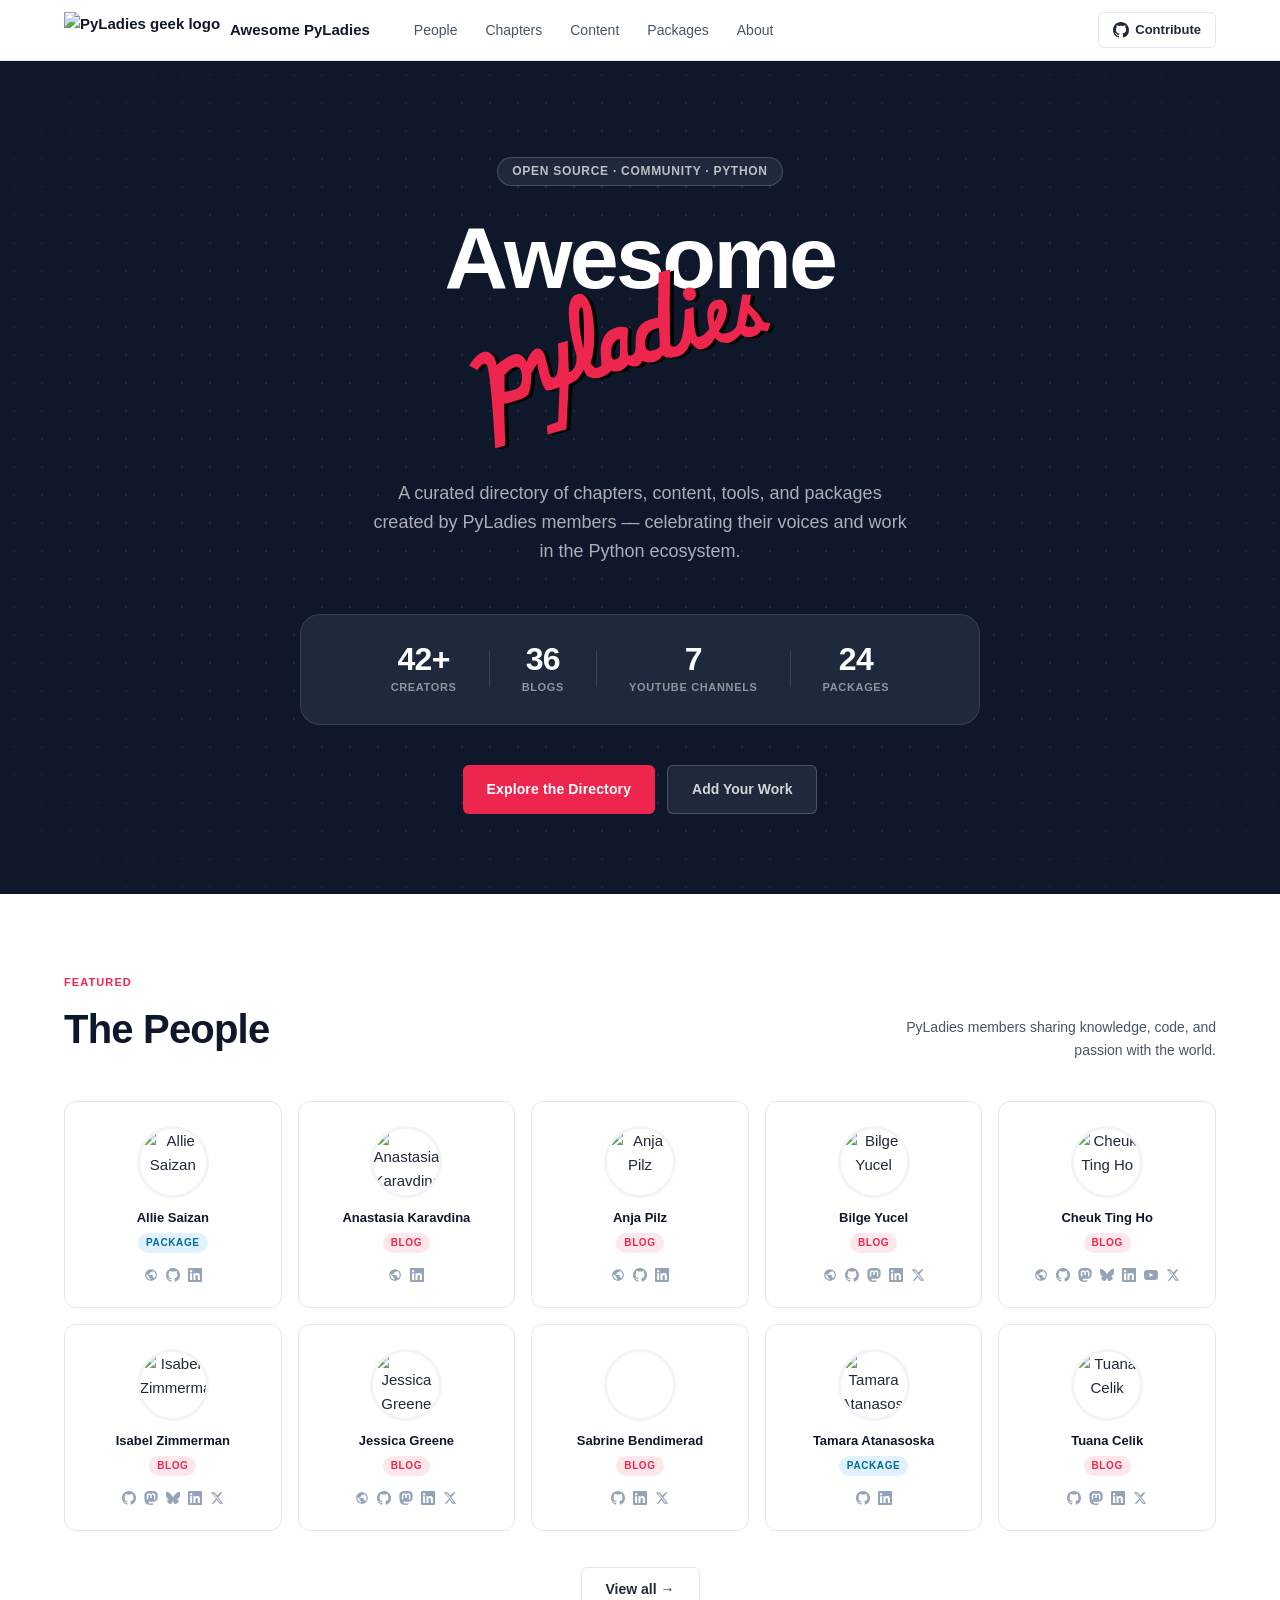
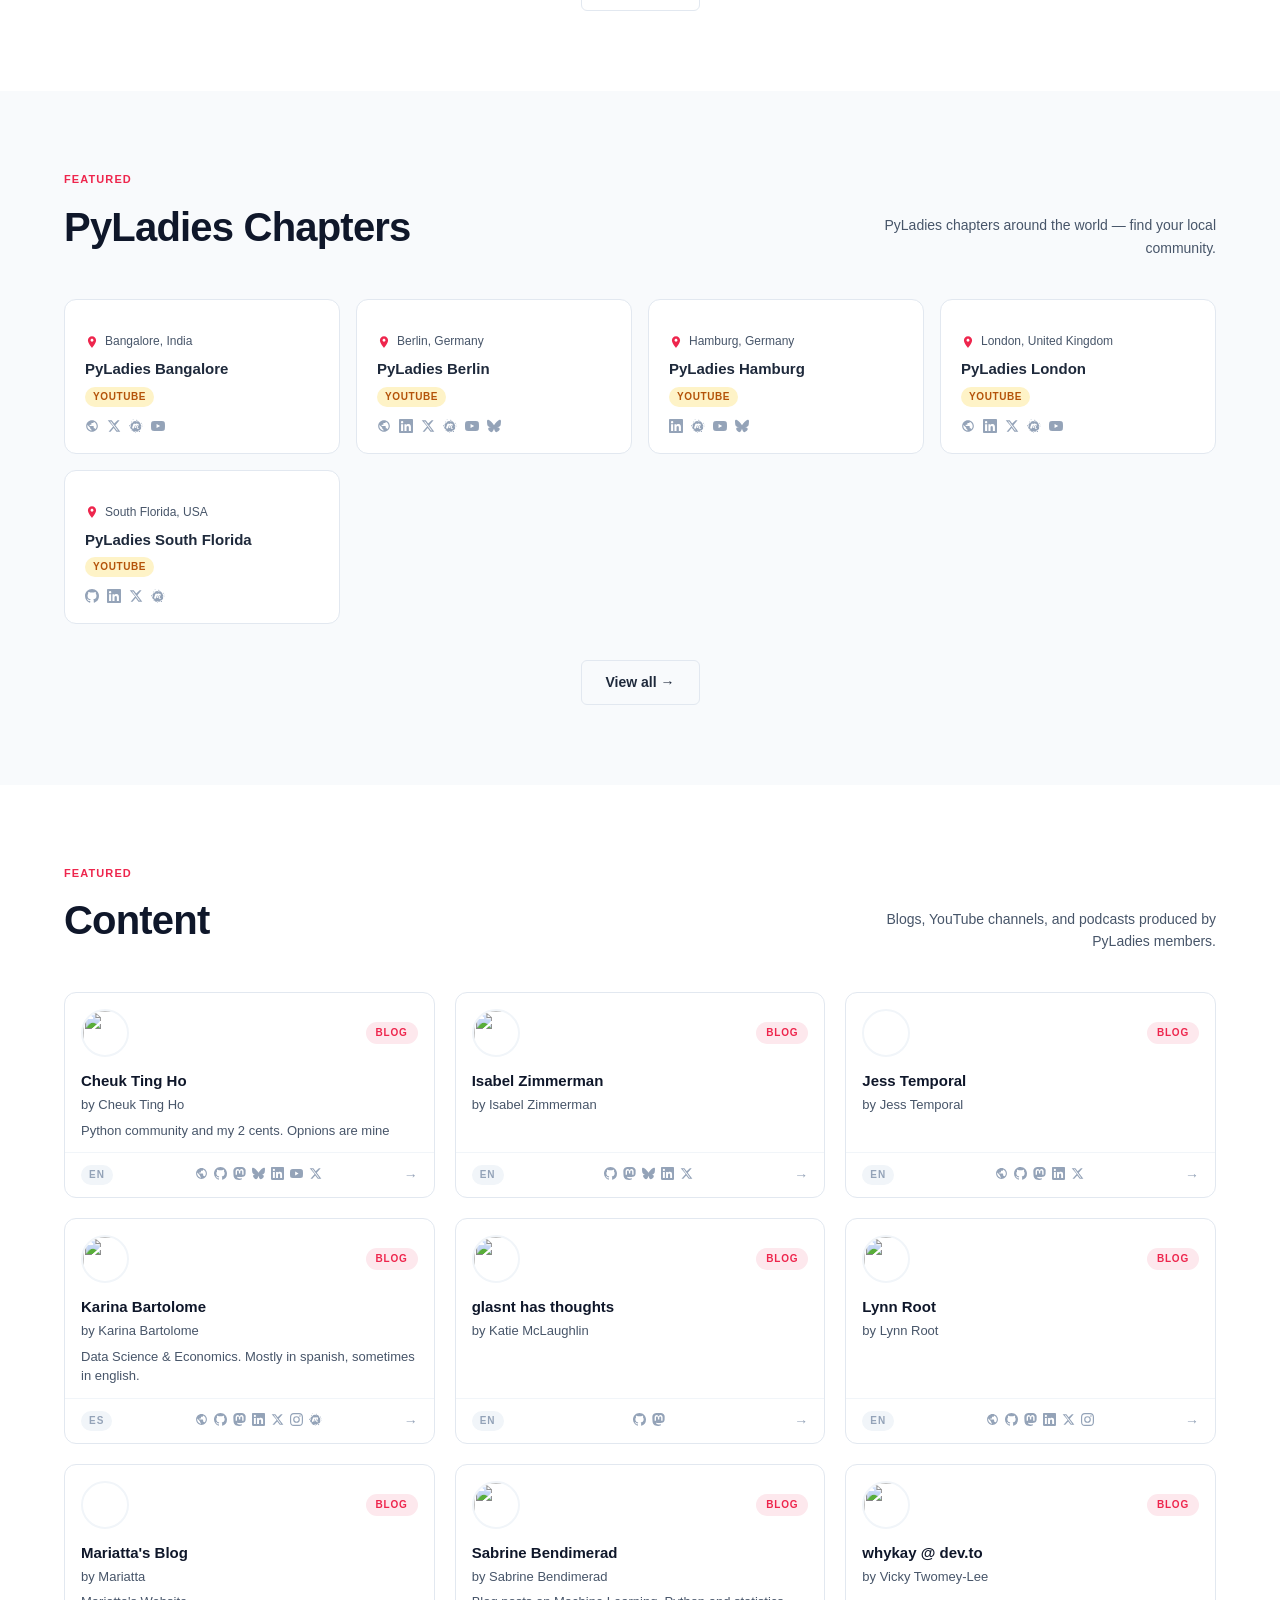
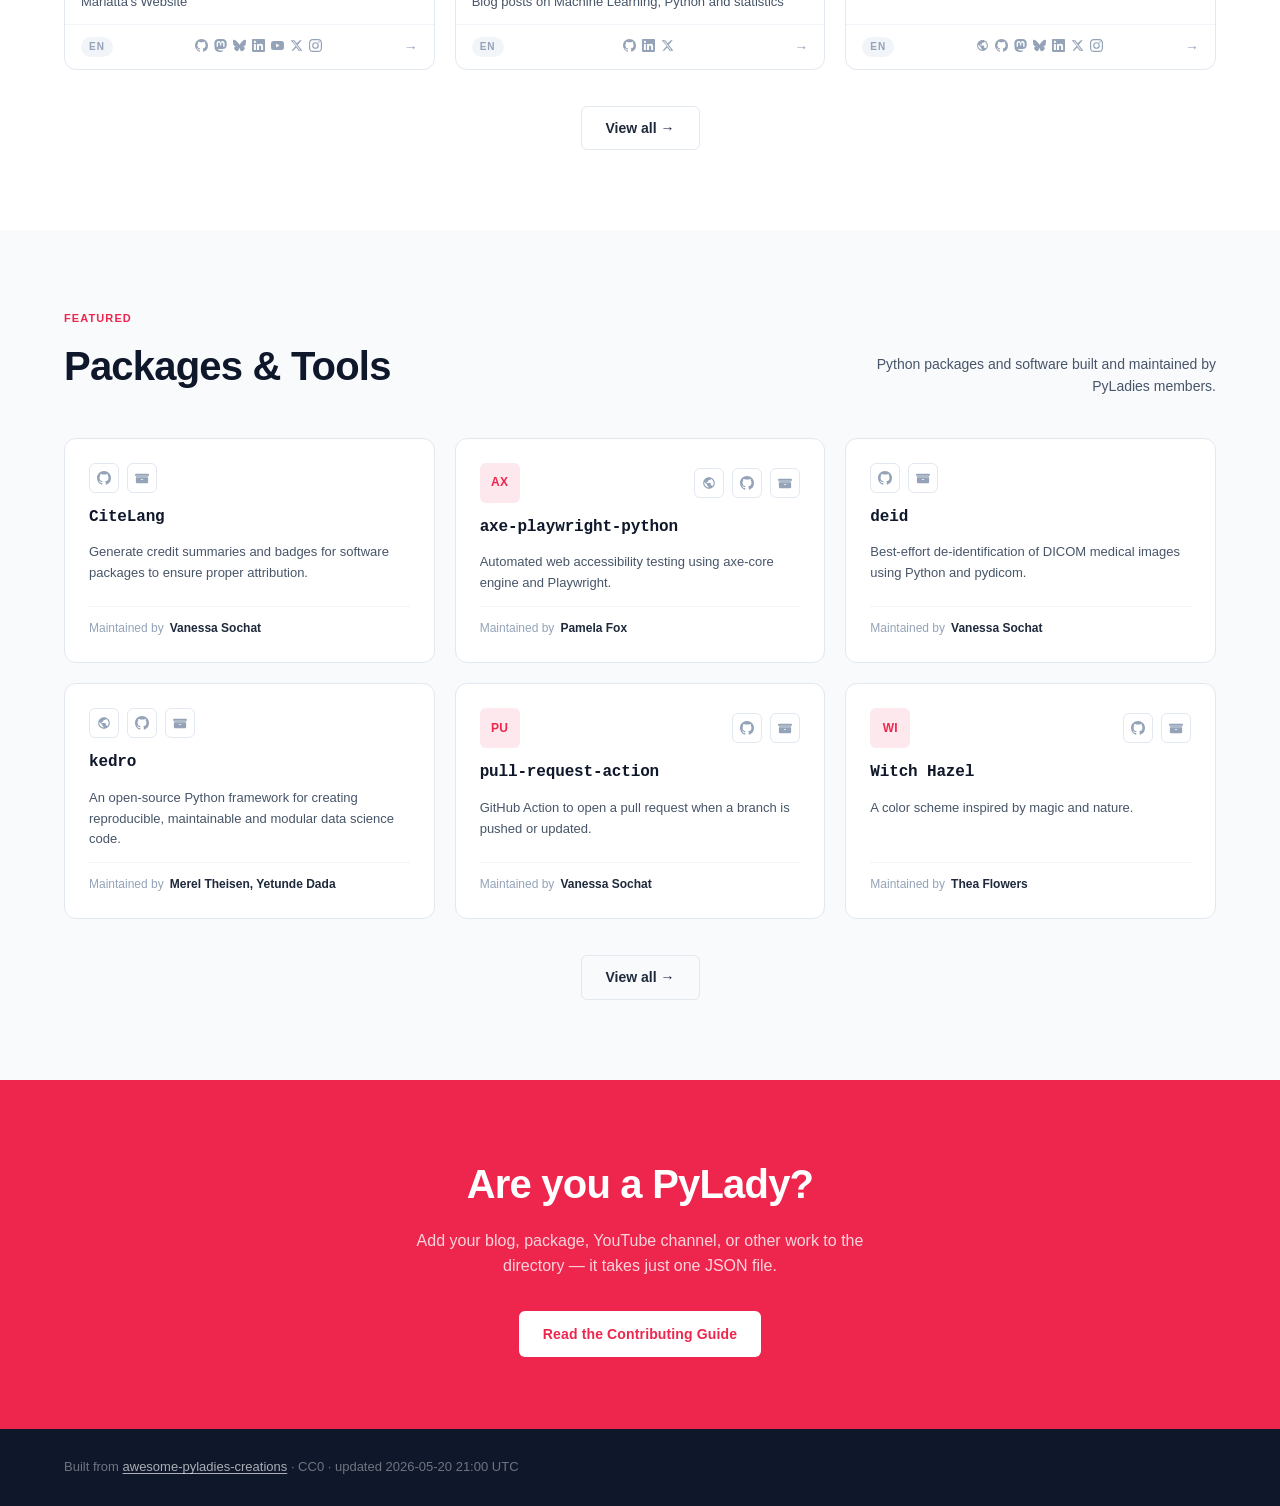
==== commit a924ce26: "feat: map filter, member-file authority, fix SoFlo image" ====
--- a/docs/index.html
+++ b/docs/index.html
@@ -860,7 +860,7 @@
           <div class="chapter-social"><a href="https://pyladies.com/locations/london/" target="_blank" rel="noopener" title="website" class="social-icon" onclick="event.stopPropagation()"><svg width="14" height="14" viewBox="0 0 24 24" fill="currentColor" aria-hidden="true"><path d="M12 2C6.48 2 2 6.48 2 12s4.48 10 10 10 10-4.48 10-10S17.52 2 12 2zm-1 17.93c-3.95-.49-7-3.85-7-7.93 0-.62.08-1.21.21-1.79L9 15v1c0 1.1.9 2 2 2v1.93zm6.9-2.54c-.26-.81-1-1.39-1.9-1.39h-1v-3c0-.55-.45-1-1-1H8v-2h2c.55 0 1-.45 1-1V7h2c1.1 0 2-.9 2-2v-.41c2.93 1.19 5 4.06 5 7.41 0 2.08-.8 3.97-2.1 5.39z"/></svg></a><a href="https://www.linkedin.com/in/pyladies-london" target="_blank" rel="noopener" title="linkedin" class="social-icon" onclick="event.stopPropagation()"><svg width="14" height="14" viewBox="0 0 24 24" fill="currentColor" aria-hidden="true"><path d="M20.447 20.452h-3.554v-5.569c0-1.328-.027-3.037-1.852-3.037-1.853 0-2.136 1.445-2.136 2.939v5.667H9.351V9h3.414v1.561h.046c.477-.9 1.637-1.85 3.37-1.85 3.601 0 4.267 2.37 4.267 5.455v6.286zM5.337 7.433a2.062 2.062 0 0 1-2.063-2.065 2.064 2.064 0 1 1 2.063 2.065zm1.782 13.019H3.555V9h3.564v11.452zM22.225 0H1.771C.792 0 0 .774 0 1.729v20.542C0 23.227.792 24 1.771 24h20.451C23.2 24 24 23.227 24 22.271V1.729C24 .774 23.2 0 22.222 0h.003z"/></svg></a><a href="https://twitter.com/PyLadiesLondon" target="_blank" rel="noopener" title="twitter" class="social-icon" onclick="event.stopPropagation()"><svg width="14" height="14" viewBox="0 0 24 24" fill="currentColor" aria-hidden="true"><path d="M18.244 2.25h3.308l-7.227 8.26 8.502 11.24H16.17l-4.714-6.231-5.401 6.231H2.744l7.737-8.835L1.254 2.25H8.08l4.259 5.63L18.244 2.25zm-1.161 17.52h1.833L7.084 4.126H5.117L17.083 19.77z"/></svg></a><a href="https://www.meetup.com/pyladieslondon" target="_blank" rel="noopener" title="meetup" class="social-icon" onclick="event.stopPropagation()"><svg width="14" height="14" viewBox="0 0 24 24" fill="currentColor" aria-hidden="true"><path d="M6.98.555a.518.518 0 0 0-.105.011.53.53 0 1 0 .222 1.04.533.533 0 0 0 .409-.633.531.531 0 0 0-.526-.418zm6.455.638a.984.984 0 0 0-.514.143.99.99 0 1 0 1.02 1.699.99.99 0 0 0 .34-1.36.992.992 0 0 0-.846-.482zm-3.03 2.236a5.029 5.029 0 0 0-4.668 3.248 3.33 3.33 0 0 0-1.46.551 3.374 3.374 0 0 0-.94 4.562 3.634 3.634 0 0 0-.605 4.649 3.603 3.603 0 0 0 2.465 1.597c.018.732.238 1.466.686 2.114a3.9 3.9 0 0 0 5.423.992c.068-.047.12-.106.184-.157.987.881 2.47 1.026 3.607.24a2.91 2.91 0 0 0 1.162-1.69 4.238 4.238 0 0 0 2.584-.739 4.274 4.274 0 0 0 1.19-5.789 2.466 2.466 0 0 0 .433-3.308 2.448 2.448 0 0 0-1.316-.934 4.436 4.436 0 0 0-.776-2.873 4.467 4.467 0 0 0-5.195-1.656 5.106 5.106 0 0 0-2.773-.807zm-5.603.817a.759.759 0 0 0-.423.135.758.758 0 1 0 .863 1.248.757.757 0 0 0 .193-1.055.758.758 0 0 0-.633-.328zm15.994 2.37a.842.842 0 0 0-.47.151.845.845 0 1 0 1.175.215.845.845 0 0 0-.705-.365zm-8.15 1.028c.063 0 .124.005.182.014a.901.901 0 0 1 .45.187c.169.134.273.241.432.393.24.227.414.089.534.02.208-.122.369-.219.984-.208.633.011 1.363.237 1.514 1.317.168 1.199-1.966 4.289-1.817 5.722.106 1.01 1.815.299 1.96 1.22.186 1.198-2.136.753-2.667.493-.832-.408-1.337-1.34-1.12-2.26.16-.688 1.7-3.498 1.757-3.93.059-.44-.177-.476-.324-.484-.19-.01-.34.081-.526.362-.169.255-2.082 4.085-2.248 4.398-.296.56-.67.694-1.044.674-.548-.029-.798-.32-.72-.848.047-.31 1.26-3.049 1.323-3.476.039-.265-.013-.546-.275-.68-.263-.135-.572.07-.664.227-.128.215-1.848 4.706-2.032 5.038-.316.576-.65.76-1.152.784-1.186.056-2.065-.92-1.678-2.116.173-.532 1.316-4.571 1.895-5.599.389-.69 1.468-1.216 2.217-.892.387.167.925.437 1.084.507.366.163.759-.277.913-.412.155-.134.302-.276.49-.357.142-.06.343-.095.532-.094zm10.88 2.057a.468.468 0 0 0-.093.011.467.467 0 0 0-.36.555.47.47 0 0 0 .557.36.47.47 0 0 0 .36-.557.47.47 0 0 0-.464-.37zm-22.518.81a.997.997 0 0 0-.832.434 1 1 0 1 0 1.39-.258 1 1 0 0 0-.558-.176zm21.294 2.094a.635.635 0 0 0-.127.013.627.627 0 0 0-.48.746.628.628 0 0 0 .746.483.628.628 0 0 0 .482-.746.63.63 0 0 0-.621-.496zm-18.24 6.097a.453.453 0 0 0-.092.012.464.464 0 1 0 .195.908.464.464 0 0 0 .356-.553.465.465 0 0 0-.459-.367zm13.675 1.55a1.044 1.044 0 0 0-.583.187 1.047 1.047 0 1 0 1.456.265 1.044 1.044 0 0 0-.873-.451zM11.4 22.154a.643.643 0 0 0-.36.115.646.646 0 0 0-.164.899.646.646 0 0 0 .899.164.646.646 0 0 0 .164-.898.646.646 0 0 0-.54-.28z"/></svg></a><a href="https://www.youtube.com/user/pyladieslondon2675" target="_blank" rel="noopener" title="youtube" class="social-icon" onclick="event.stopPropagation()"><svg width="14" height="14" viewBox="0 0 24 24" fill="currentColor" aria-hidden="true"><path d="M23.498 6.186a3.016 3.016 0 0 0-2.122-2.136C19.505 3.545 12 3.545 12 3.545s-7.505 0-9.377.505A3.017 3.017 0 0 0 .502 6.186C0 8.07 0 12 0 12s0 3.93.502 5.814a3.016 3.016 0 0 0 2.122 2.136c1.871.505 9.376.505 9.376.505s7.505 0 9.377-.505a3.015 3.015 0 0 0 2.122-2.136C24 15.93 24 12 24 12s0-3.93-.502-5.814zM9.545 15.568V8.432L15.818 12l-6.273 3.568z"/></svg></a></div>
         </div>
         <div class="chapter-card" data-search="pyladies south florida south florida usa" role="link" tabindex="0" onclick="window.open('https://www.youtube.com/channel/UCUPLdokEtQlQmbaW9UkJEVQ','_blank','noopener')">
-          <div class="chapter-logo-wrap"><img class="chapter-logo" src="https://yt3.googleusercontent.com/d0Q0c1jMSCBrfIGhWgs25pBWmym2UPZO3ex5NiAK6yhwM71AUDfyyAmeoe4xh5-sGuHRz800pw=s176-c-k-c0x00ffffff-no-rj" alt="PyLadies South Florida logo" loading="lazy" onerror="this.style.display='none'"></div>
+          <div class="chapter-logo-wrap"><img class="chapter-logo" src="https://yt3.googleusercontent.com/S-6qSu2v1C1IZLI_OMU7aFfa8NfKmhwJi0mLZLJu1ufJDtyi5W81CXRRs_LnE87yBWGAtyHZeso=s176-c-k-c0x00ffffff-no-rj" alt="PyLadies South Florida logo" loading="lazy" onerror="this.style.display='none'"></div>
           <div class="chapter-card-header">
             <span class="chapter-pin"><svg width="14" height="14" viewBox="0 0 24 24" fill="currentColor" aria-hidden="true"><path d="M12 2C8.13 2 5 5.13 5 9c0 5.25 7 13 7 13s7-7.75 7-13c0-3.87-3.13-7-7-7zm0 9.5c-1.38 0-2.5-1.12-2.5-2.5s1.12-2.5 2.5-2.5 2.5 1.12 2.5 2.5-1.12 2.5-2.5 2.5z"/></svg></span>
             <span class="chapter-location">South Florida, USA</span>
@@ -1572,7 +1572,7 @@
              onclick="window.open('https://www.youtube.com/channel/UCUPLdokEtQlQmbaW9UkJEVQ','_blank','noopener')" role="link" tabindex="0"
              onkeydown="if(event.key==='Enter')window.open('https://www.youtube.com/channel/UCUPLdokEtQlQmbaW9UkJEVQ','_blank','noopener')">
           <div class="content-card-header">
-            <img class="content-thumb" src="https://yt3.googleusercontent.com/d0Q0c1jMSCBrfIGhWgs25pBWmym2UPZO3ex5NiAK6yhwM71AUDfyyAmeoe4xh5-sGuHRz800pw=s176-c-k-c0x00ffffff-no-rj" alt="" loading="lazy"
+            <img class="content-thumb" src="https://yt3.googleusercontent.com/S-6qSu2v1C1IZLI_OMU7aFfa8NfKmhwJi0mLZLJu1ufJDtyi5W81CXRRs_LnE87yBWGAtyHZeso=s176-c-k-c0x00ffffff-no-rj" alt="" loading="lazy"
                  onerror="this.src='https://github.com/cosimameyer/awesome-pyladies-creations/raw/main/img/fallback_images/pyladies_bot.png'"/>
             <span class="content-type-badge badge-youtube">YouTube</span>
           </div>
@@ -2362,7 +2362,7 @@
   </section>
   <footer class="site-footer">
     <div class="container footer-inner">
-      <span>Built from <a href="https://github.com/cosimameyer/awesome-pyladies-creations" target="_blank" rel="noopener">awesome-pyladies-creations</a> · CC0 · updated 2026-05-20 20:50 UTC</span>
+      <span>Built from <a href="https://github.com/cosimameyer/awesome-pyladies-creations" target="_blank" rel="noopener">awesome-pyladies-creations</a> · CC0 · updated 2026-05-20 21:00 UTC</span>
     </div>
   </footer>
 </body>
--- a/docs/assets/style.css
+++ b/docs/assets/style.css
@@ -991,9 +991,17 @@
 #chapters-map {
   height: 420px;
   border-radius: var(--radius-md);
-  margin-bottom: 2rem;
+  margin-bottom: 0;
   border: 1px solid var(--slate-200);
   overflow: hidden;
+}
+
+.map-search-wrap {
+  margin: 0.75rem 0 2rem;
+}
+
+.map-search-input {
+  max-width: 320px;
 }
 
 .map-dot {
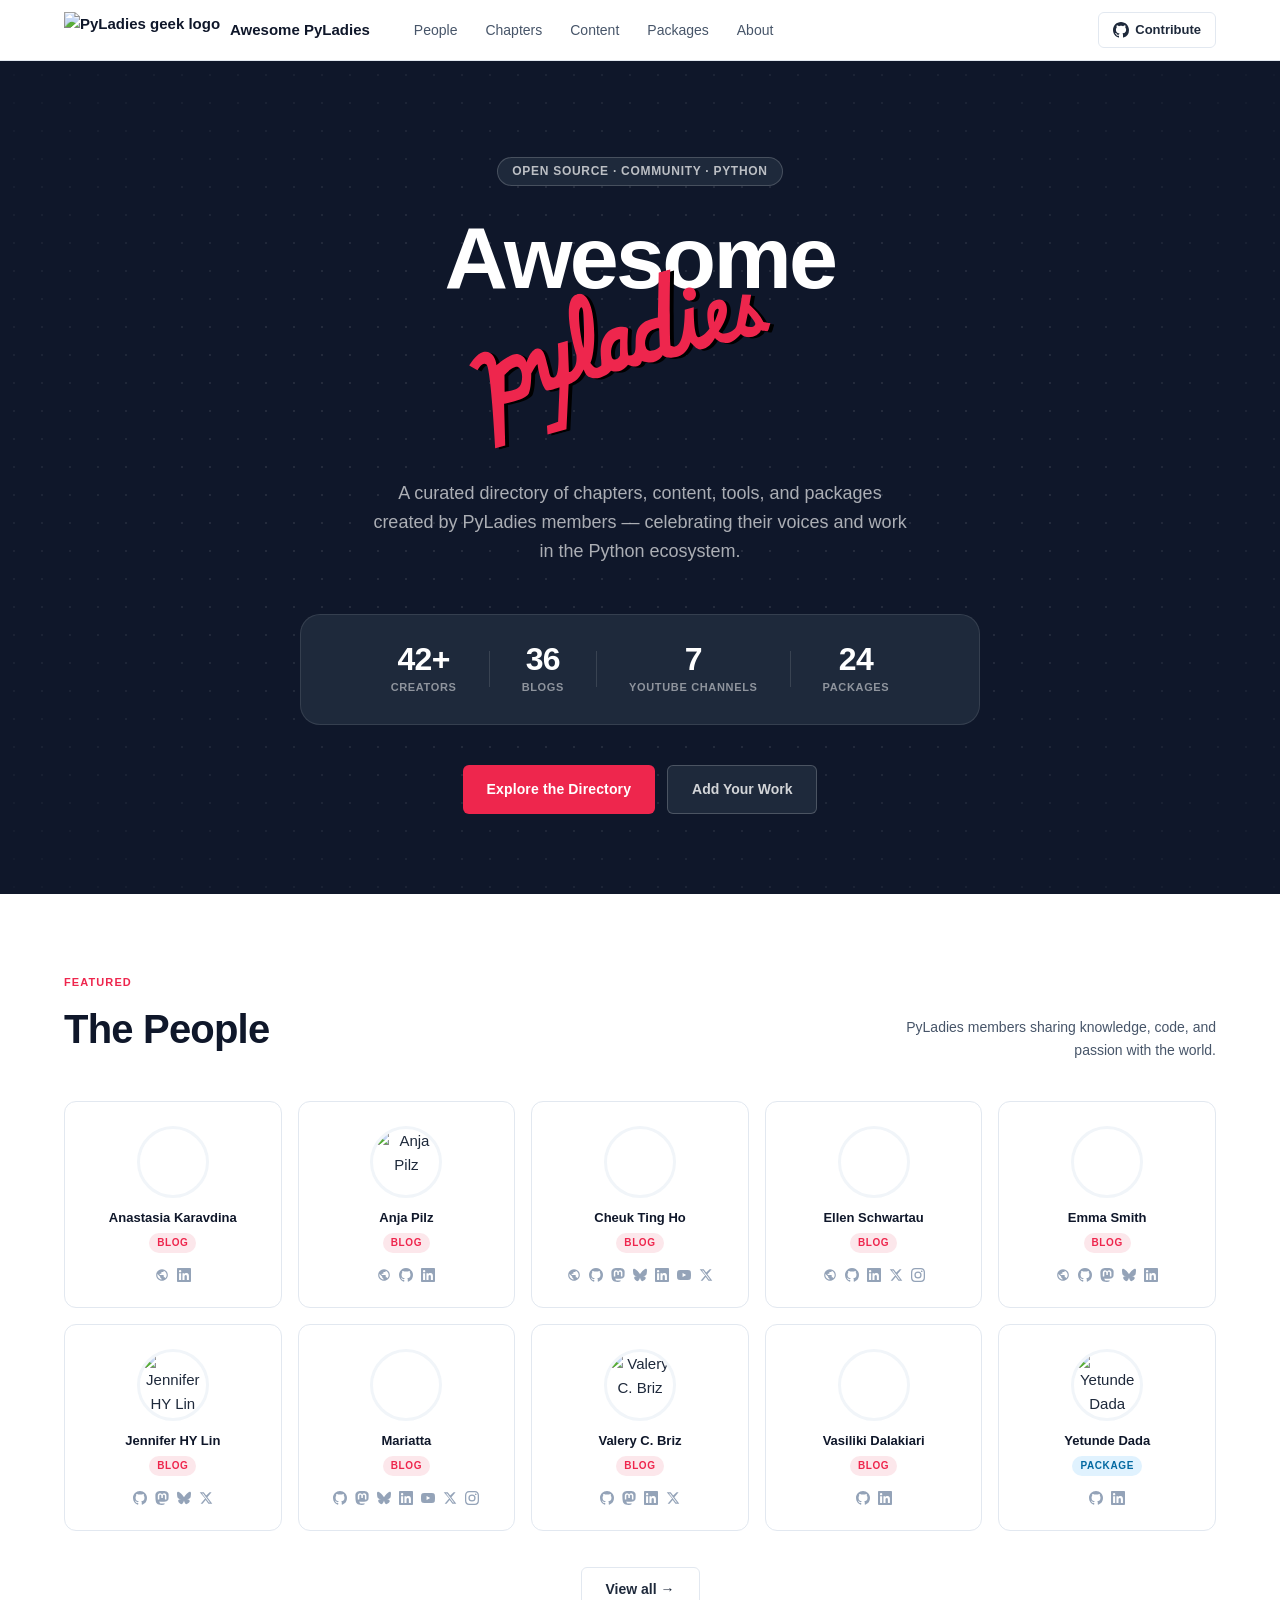
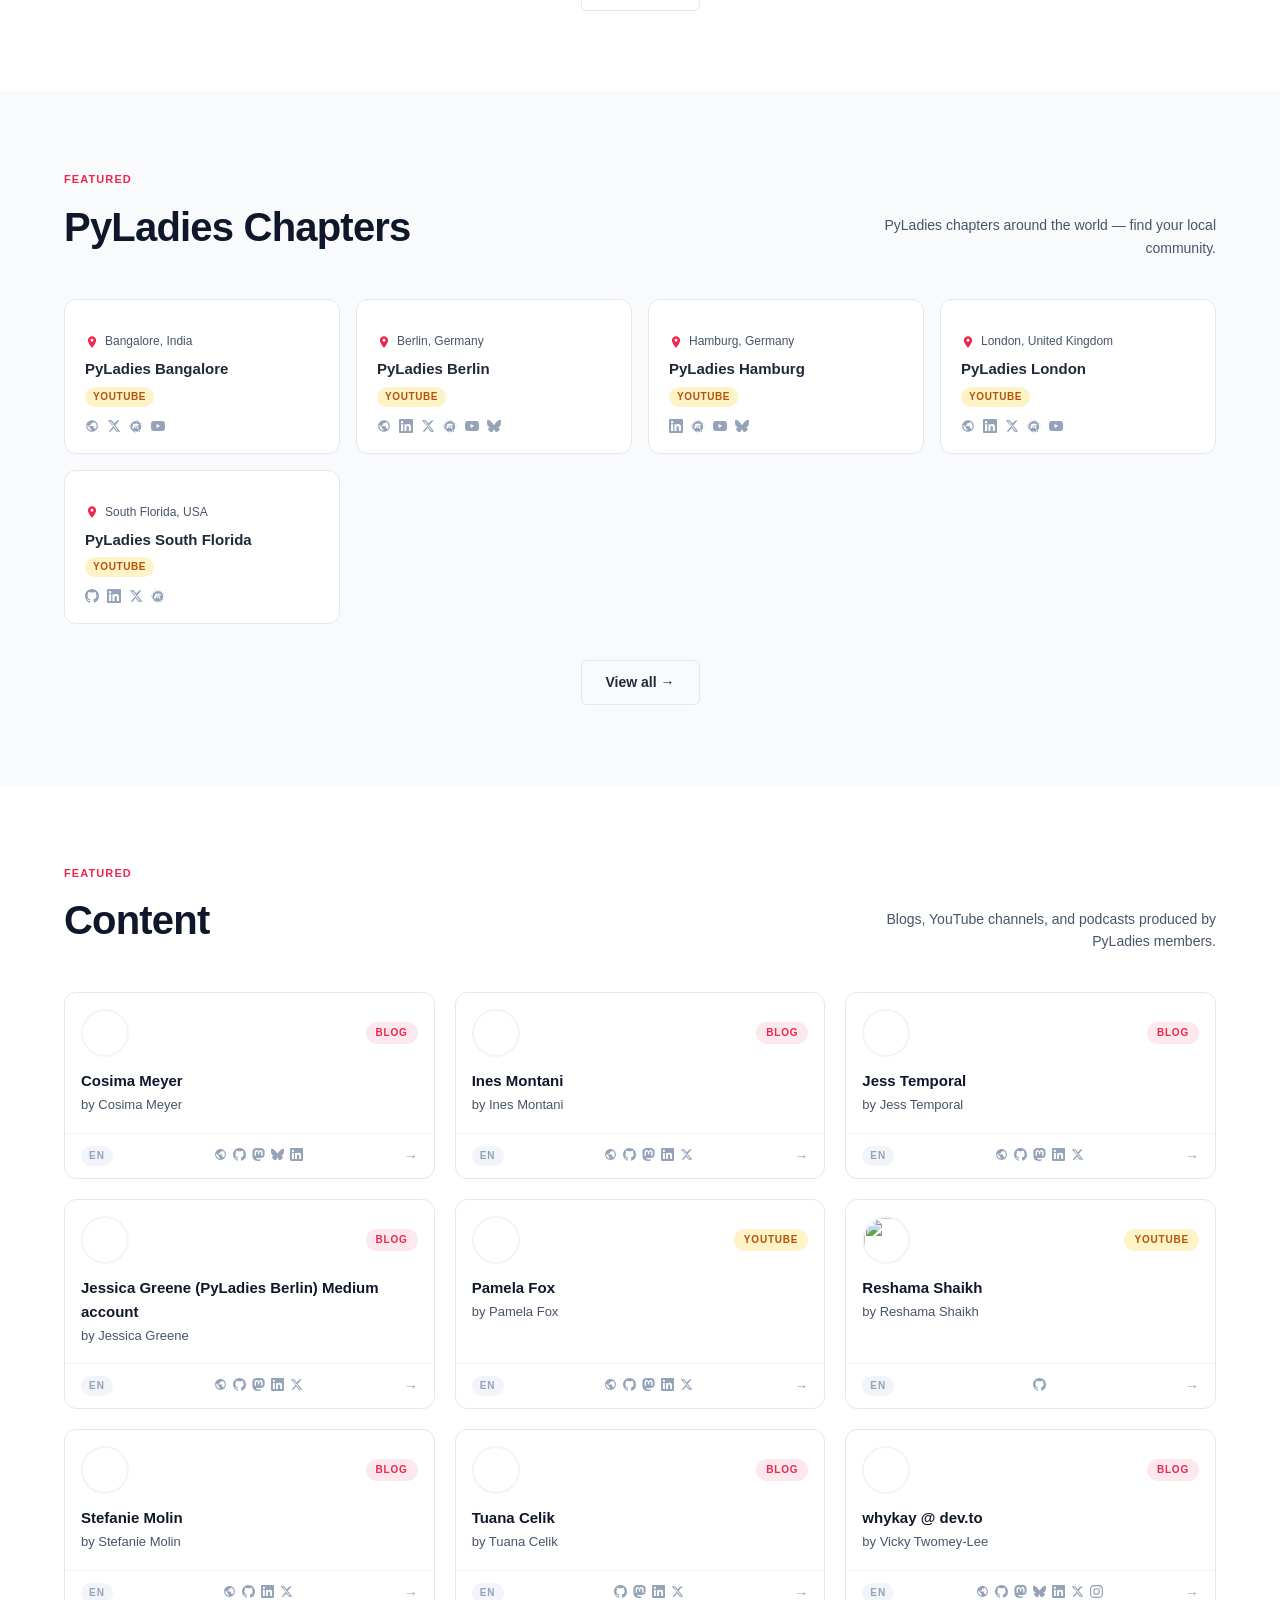
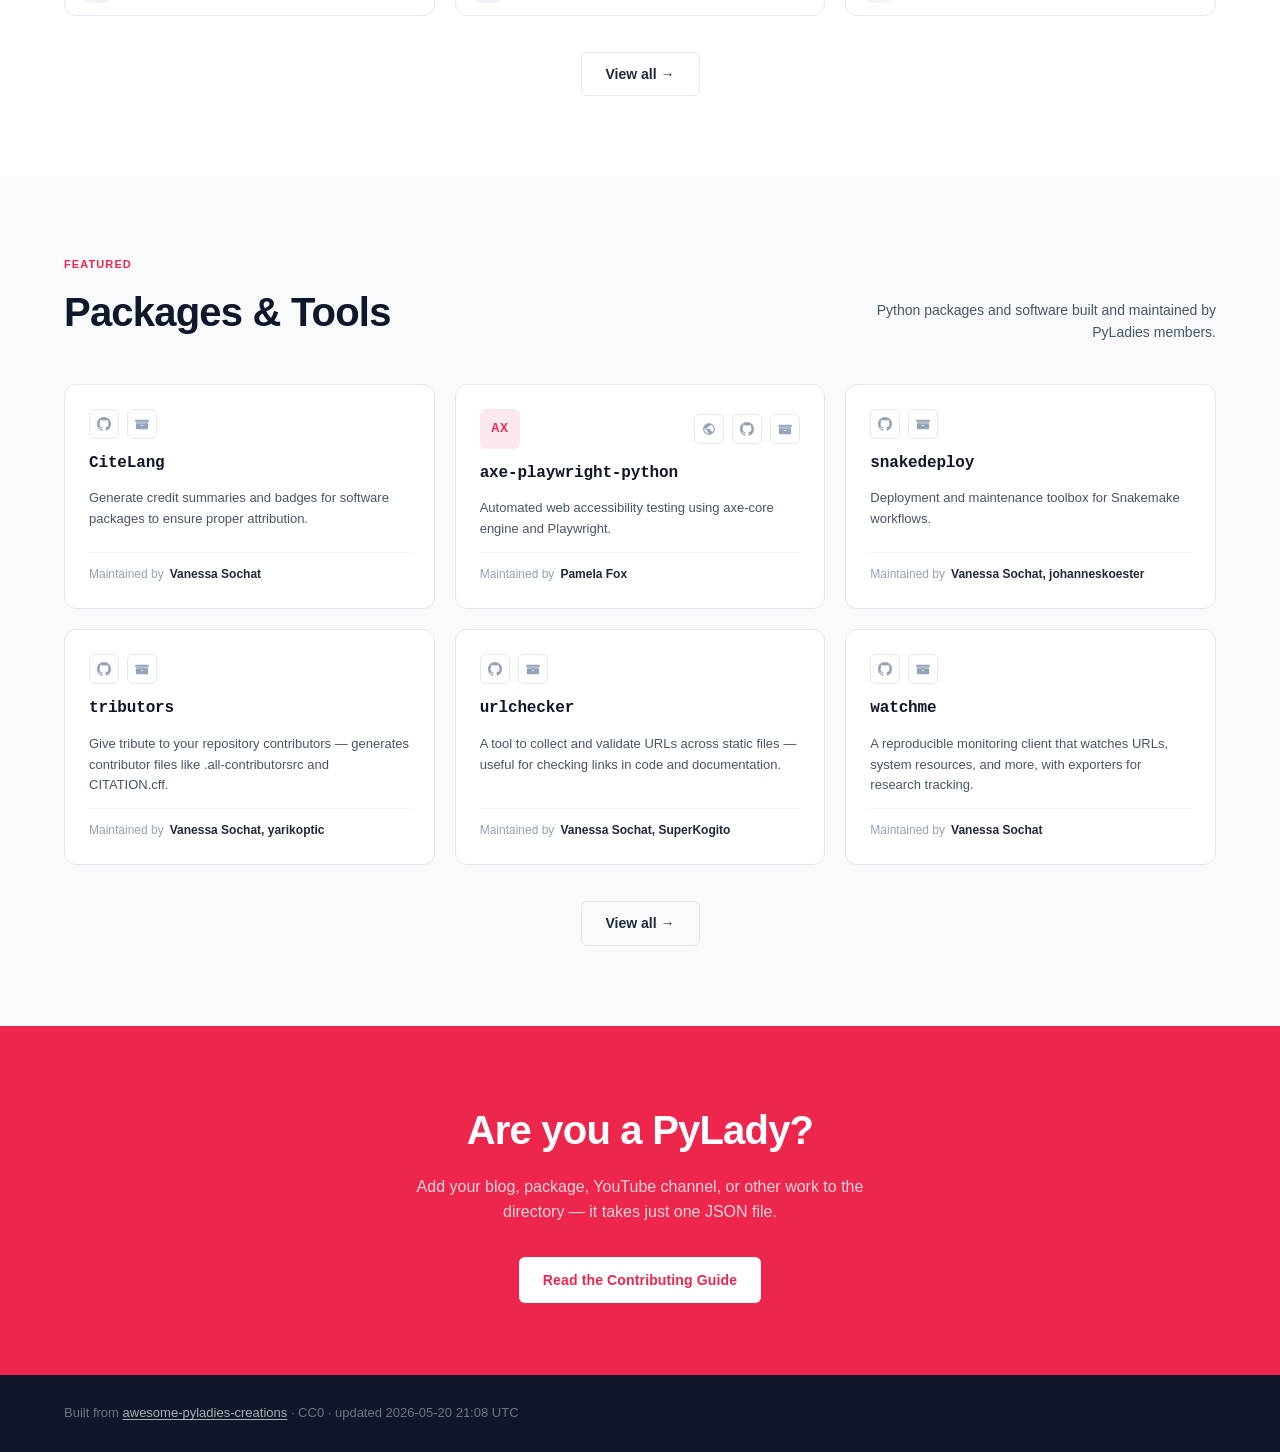
==== commit c8224574: "chore: regenerate site (timestamp update)" ====
--- a/docs/index.html
+++ b/docs/index.html
@@ -2362,7 +2362,7 @@
   </section>
   <footer class="site-footer">
     <div class="container footer-inner">
-      <span>Built from <a href="https://github.com/cosimameyer/awesome-pyladies-creations" target="_blank" rel="noopener">awesome-pyladies-creations</a> · CC0 · updated 2026-05-20 21:00 UTC</span>
+      <span>Built from <a href="https://github.com/cosimameyer/awesome-pyladies-creations" target="_blank" rel="noopener">awesome-pyladies-creations</a> · CC0 · updated 2026-05-20 21:08 UTC</span>
     </div>
   </footer>
 </body>
--- a/docs/assets/style.css
+++ b/docs/assets/style.css
@@ -991,17 +991,9 @@
 #chapters-map {
   height: 420px;
   border-radius: var(--radius-md);
-  margin-bottom: 0;
+  margin-bottom: 2rem;
   border: 1px solid var(--slate-200);
   overflow: hidden;
-}
-
-.map-search-wrap {
-  margin: 0.75rem 0 2rem;
-}
-
-.map-search-input {
-  max-width: 320px;
 }
 
 .map-dot {
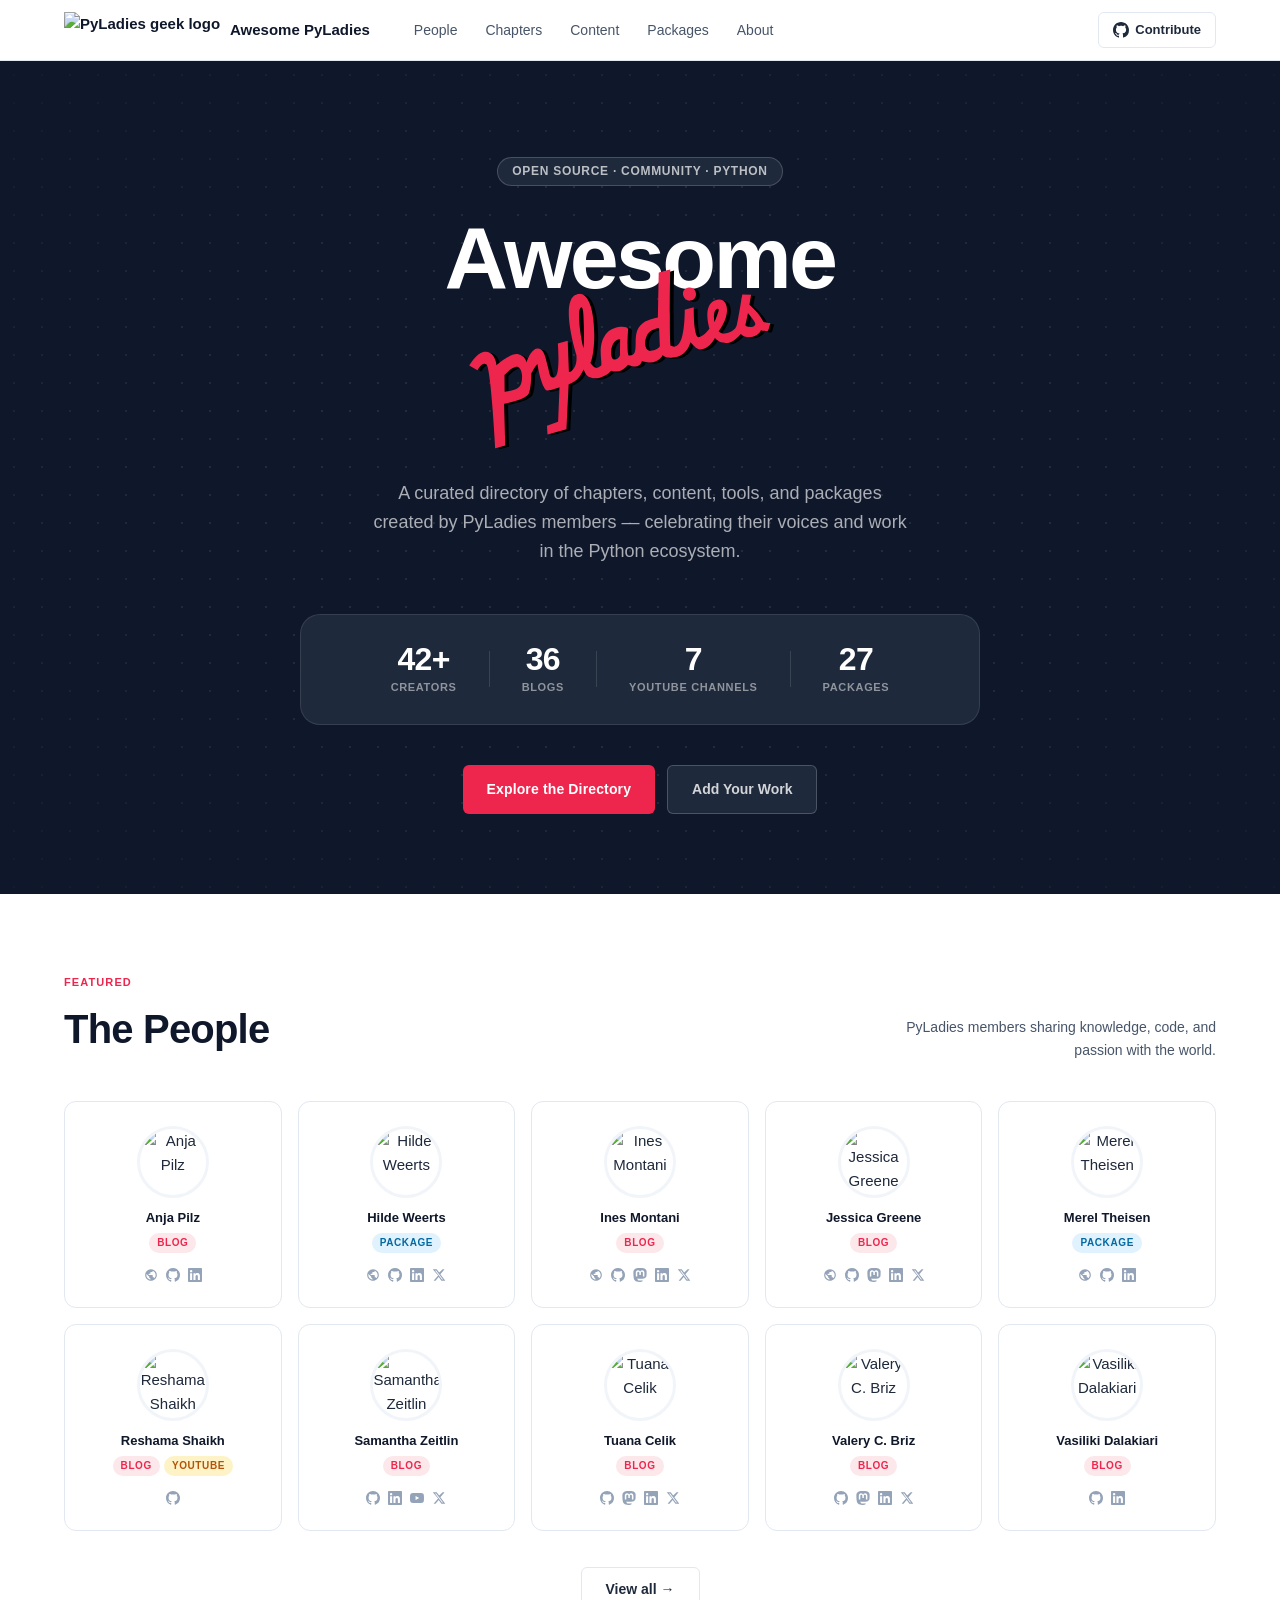
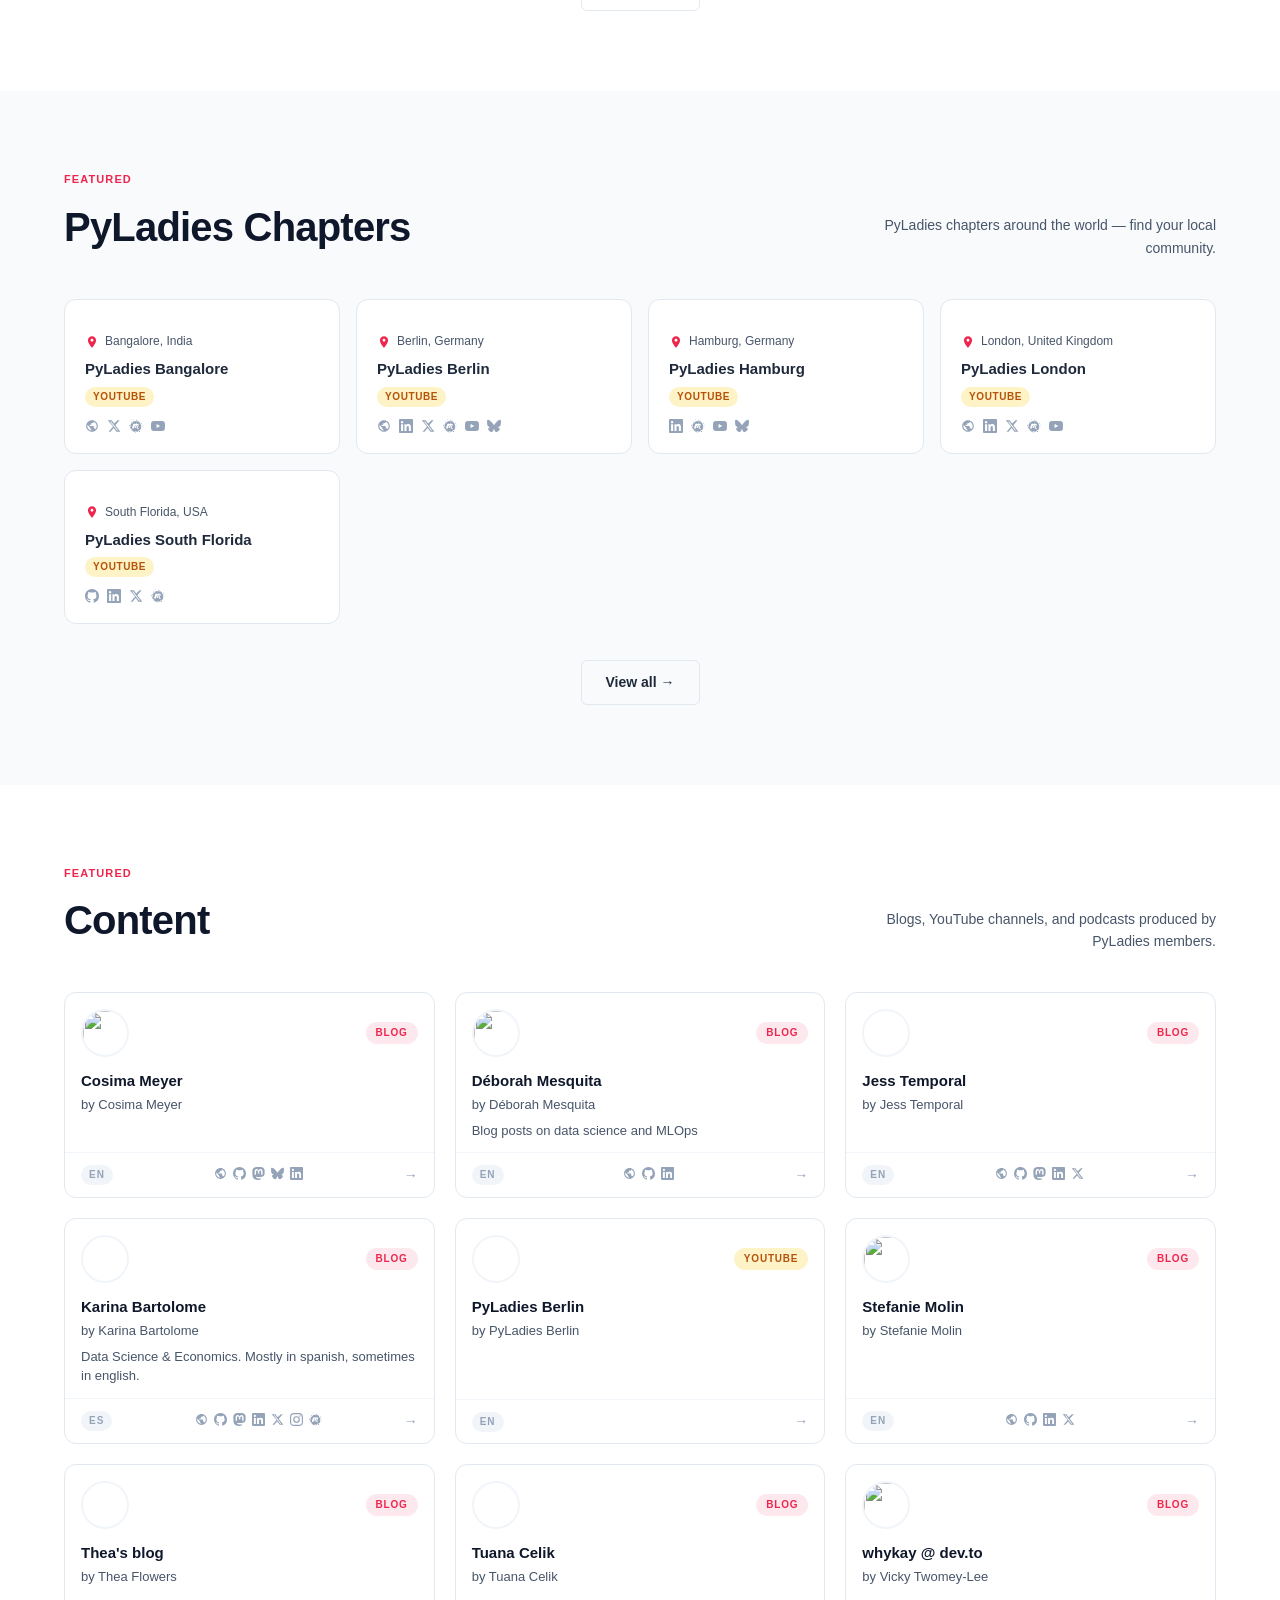
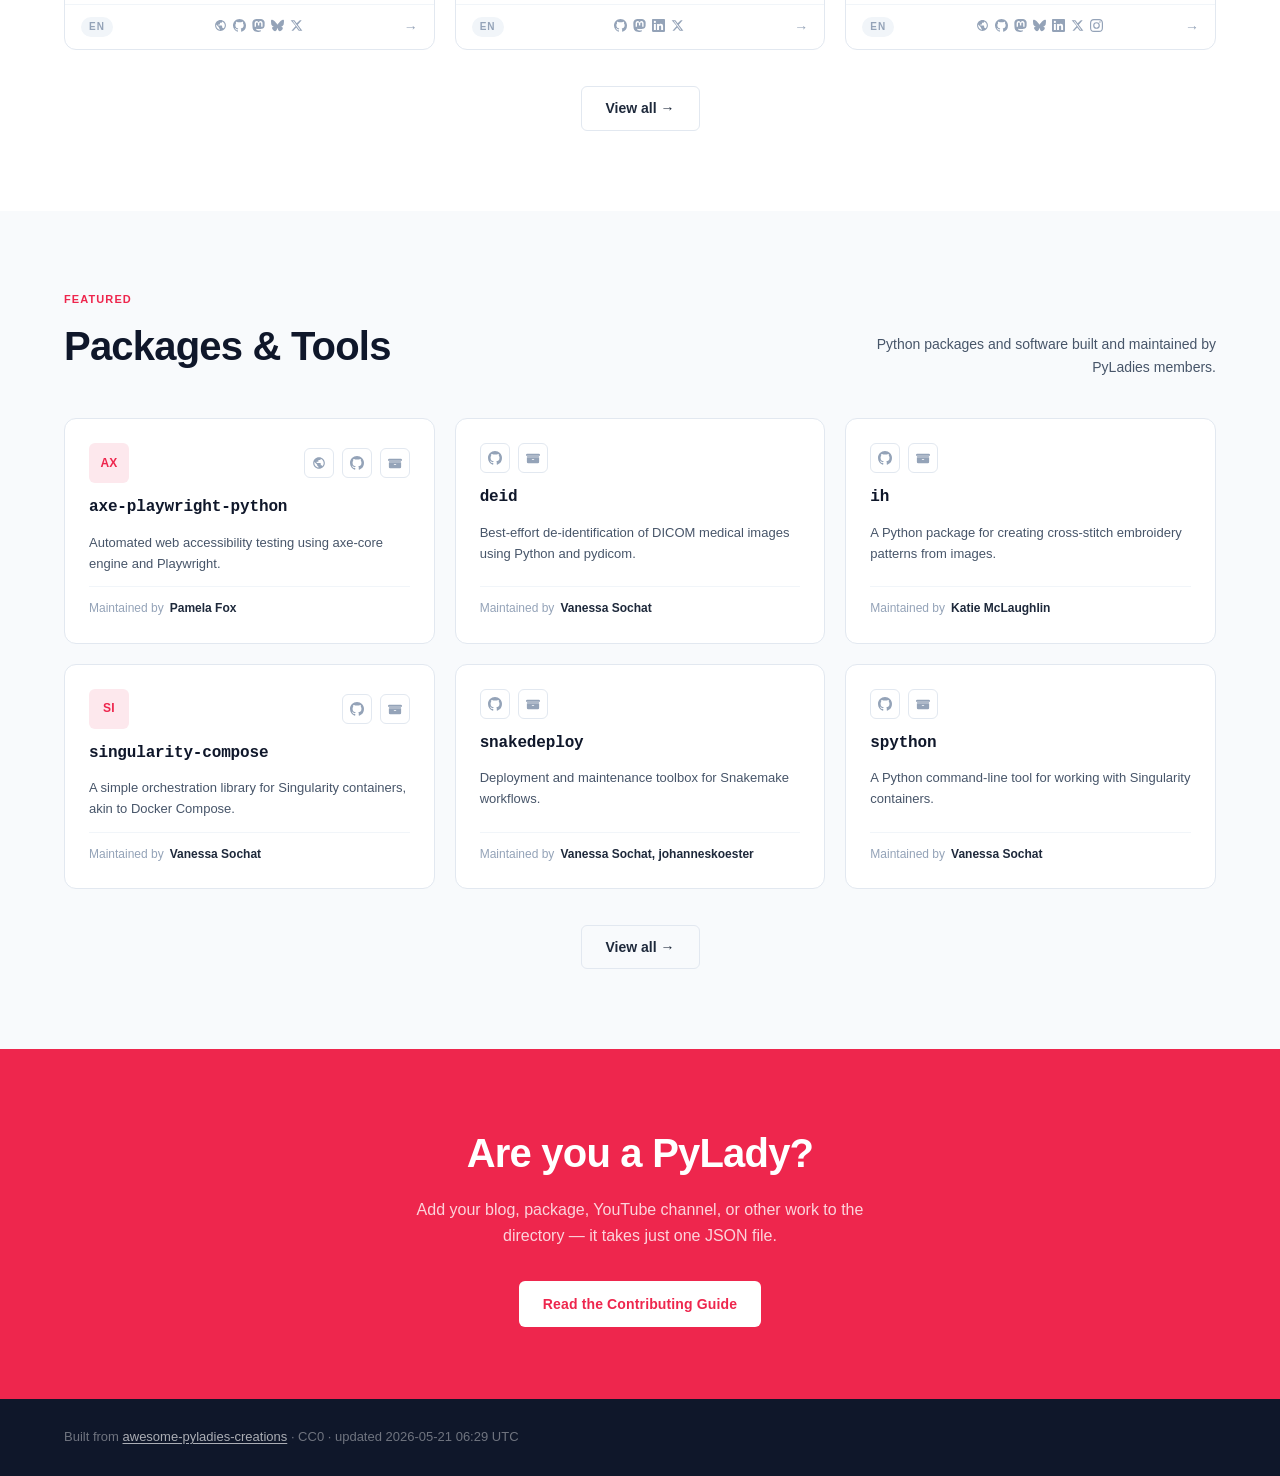
==== commit 5d3be9b4: "chore: auto-update README and site" ====
--- a/docs/index.html
+++ b/docs/index.html
@@ -184,7 +184,7 @@
 </svg>
 
       <p class="hero-sub">A curated directory of chapters, content, tools, and packages created by PyLadies members — celebrating their voices and work in the Python ecosystem.</p>
-      <div class="hero-stats"><div class="stat"><span class="stat-num">42+</span><span class="stat-label">Creators</span></div><div class="stat-divider"></div><div class="stat"><span class="stat-num">36</span><span class="stat-label">Blogs</span></div><div class="stat-divider"></div><div class="stat"><span class="stat-num">7</span><span class="stat-label">YouTube Channels</span></div><div class="stat-divider"></div><div class="stat"><span class="stat-num">24</span><span class="stat-label">Packages</span></div></div>
+      <div class="hero-stats"><div class="stat"><span class="stat-num">42+</span><span class="stat-label">Creators</span></div><div class="stat-divider"></div><div class="stat"><span class="stat-num">36</span><span class="stat-label">Blogs</span></div><div class="stat-divider"></div><div class="stat"><span class="stat-num">7</span><span class="stat-label">YouTube Channels</span></div><div class="stat-divider"></div><div class="stat"><span class="stat-num">27</span><span class="stat-label">Packages</span></div></div>
       <div class="hero-actions">
         <a href="people.html" class="btn-primary">Explore the Directory</a>
         <a href="https://github.com/cosimameyer/awesome-pyladies-creations/blob/main/CONTRIBUTING.md"
@@ -661,14 +661,14 @@
 <a href="https://www.youtube.com/user/samanthazeitlin403" target="_blank" rel="noopener" title="youtube" class="social-icon" onclick="event.stopPropagation()"><svg width="14" height="14" viewBox="0 0 24 24" fill="currentColor" aria-hidden="true"><path d="M23.498 6.186a3.016 3.016 0 0 0-2.122-2.136C19.505 3.545 12 3.545 12 3.545s-7.505 0-9.377.505A3.017 3.017 0 0 0 .502 6.186C0 8.07 0 12 0 12s0 3.93.502 5.814a3.016 3.016 0 0 0 2.122 2.136c1.871.505 9.376.505 9.376.505s7.505 0 9.377-.505a3.015 3.015 0 0 0 2.122-2.136C24 15.93 24 12 24 12s0-3.93-.502-5.814zM9.545 15.568V8.432L15.818 12l-6.273 3.568z"/></svg></a>
 <a href="https://twitter.com/SamanthaZeitlin" target="_blank" rel="noopener" title="twitter" class="social-icon" onclick="event.stopPropagation()"><svg width="14" height="14" viewBox="0 0 24 24" fill="currentColor" aria-hidden="true"><path d="M18.244 2.25h3.308l-7.227 8.26 8.502 11.24H16.17l-4.714-6.231-5.401 6.231H2.744l7.737-8.835L1.254 2.25H8.08l4.259 5.63L18.244 2.25zm-1.161 17.52h1.833L7.084 4.126H5.117L17.083 19.77z"/></svg></a></div>
         </div>
-        <div class="person-card" data-type="blog" data-search="stefanie molin"
+        <div class="person-card" data-type="blog package" data-search="stefanie molin"
              onclick="window.open('https://stefaniemolin.com/articles','_blank','noopener')" role="link" tabindex="0"
              onkeydown="if(event.key==='Enter')window.open('https://stefaniemolin.com/articles','_blank','noopener')">
           <img class="person-avatar" src="https://stefaniemolin.com/assets/portrait.jpeg" alt="Stefanie Molin" loading="lazy"
                onerror="this.src='https://github.com/cosimameyer/awesome-pyladies-creations/raw/main/img/fallback_images/pyladies_bot.png'"/>
           <div class="person-info">
             <h3 class="person-name">Stefanie Molin</h3>
-            <div class="person-tags"><a href="https://stefaniemolin.com/articles" target="_blank" rel="noopener" class="person-tag tag-blog" onclick="event.stopPropagation()">Blog</a></div>
+            <div class="person-tags"><a href="https://stefaniemolin.com/articles" target="_blank" rel="noopener" class="person-tag tag-blog" onclick="event.stopPropagation()">Blog</a><a href="https://pypi.org/project/data-morph-ai/" target="_blank" rel="noopener" class="person-tag tag-package" onclick="event.stopPropagation()">Package</a></div>
           </div>
           <div class="person-social"><a href="https://stefaniemolin.com" target="_blank" rel="noopener" title="website" class="social-icon" onclick="event.stopPropagation()"><svg width="14" height="14" viewBox="0 0 24 24" fill="currentColor" aria-hidden="true"><path d="M12 2C6.48 2 2 6.48 2 12s4.48 10 10 10 10-4.48 10-10S17.52 2 12 2zm-1 17.93c-3.95-.49-7-3.85-7-7.93 0-.62.08-1.21.21-1.79L9 15v1c0 1.1.9 2 2 2v1.93zm6.9-2.54c-.26-.81-1-1.39-1.9-1.39h-1v-3c0-.55-.45-1-1-1H8v-2h2c.55 0 1-.45 1-1V7h2c1.1 0 2-.9 2-2v-.41c2.93 1.19 5 4.06 5 7.41 0 2.08-.8 3.97-2.1 5.39z"/></svg></a>
 <a href="https://github.com/stefmolin" target="_blank" rel="noopener" title="github" class="social-icon" onclick="event.stopPropagation()"><svg width="14" height="14" viewBox="0 0 24 24" fill="currentColor" aria-hidden="true"><path d="M12 0C5.37 0 0 5.37 0 12c0 5.31 3.435 9.795 8.205 11.385.6.105.825-.255.825-.57 0-.285-.015-1.23-.015-2.235-3.015.555-3.795-.735-4.035-1.41-.135-.345-.72-1.41-1.23-1.695-.42-.225-1.02-.78-.015-.795.945-.015 1.62.87 1.845 1.23 1.08 1.815 2.805 1.305 3.495.99.105-.78.42-1.305.765-1.605-2.67-.3-5.46-1.335-5.46-5.925 0-1.305.465-2.385 1.23-3.225-.12-.3-.54-1.53.12-3.18 0 0 1.005-.315 3.3 1.23.96-.27 1.98-.405 3-.405s2.04.135 3 .405c2.295-1.56 3.3-1.23 3.3-1.23.66 1.65.24 2.88.12 3.18.765.84 1.23 1.905 1.23 3.225 0 4.605-2.805 5.625-5.475 5.925.435.375.81 1.095.81 2.22 0 1.605-.015 2.895-.015 3.3 0 .315.225.69.825.57A12.02 12.02 0 0 0 24 12c0-6.63-5.37-12-12-12z"/></svg></a>
@@ -1885,6 +1885,27 @@
             <span class="maintainers">Pamela Fox</span>
           </div>
         </div>
+        <div class="package-card" data-search="data morph: teaching the importance of data visualization through dataset transformation data morph transforms an input dataset of 2d points into select shapes, while preserving the summary statistics to a given number of decimal points through simulated annealing. it is intended to be used as a teaching tool to illustrate the importance of data visualization. stefanie molin"
+             onclick="window.open('https://pypi.org/project/data-morph-ai/','_blank','noopener')"
+             role="link" tabindex="0"
+             onkeydown="if(event.key==='Enter')window.open('https://pypi.org/project/data-morph-ai/','_blank','noopener')">
+          <div class="package-card-top">
+            <img class="package-logo" src="https://stefaniemolin.com/data-morph/stable/_static/logo.png" alt="Data Morph: Teaching the Importance of Data Visualization Through Dataset Transformation logo" loading="lazy" onerror="this.style.display='none'"/>
+            <div class="package-links">
+              
+              <a href="https://github.com/stefmolin/data-morph" class="pkg-link" title="GitHub" target="_blank" rel="noopener"
+                 onclick="event.stopPropagation()"><svg width="14" height="14" viewBox="0 0 24 24" fill="currentColor" aria-hidden="true"><path d="M12 0C5.37 0 0 5.37 0 12c0 5.31 3.435 9.795 8.205 11.385.6.105.825-.255.825-.57 0-.285-.015-1.23-.015-2.235-3.015.555-3.795-.735-4.035-1.41-.135-.345-.72-1.41-1.23-1.695-.42-.225-1.02-.78-.015-.795.945-.015 1.62.87 1.845 1.23 1.08 1.815 2.805 1.305 3.495.99.105-.78.42-1.305.765-1.605-2.67-.3-5.46-1.335-5.46-5.925 0-1.305.465-2.385 1.23-3.225-.12-.3-.54-1.53.12-3.18 0 0 1.005-.315 3.3 1.23.96-.27 1.98-.405 3-.405s2.04.135 3 .405c2.295-1.56 3.3-1.23 3.3-1.23.66 1.65.24 2.88.12 3.18.765.84 1.23 1.905 1.23 3.225 0 4.605-2.805 5.625-5.475 5.925.435.375.81 1.095.81 2.22 0 1.605-.015 2.895-.015 3.3 0 .315.225.69.825.57A12.02 12.02 0 0 0 24 12c0-6.63-5.37-12-12-12z"/></svg></a>
+              <a href="https://pypi.org/project/data-morph-ai/" class="pkg-link" title="PyPI" target="_blank" rel="noopener"
+                 onclick="event.stopPropagation()"><svg width="14" height="14" viewBox="0 0 24 24" fill="currentColor" aria-hidden="true"><path d="M1.5 9.75A.75.75 0 0 1 2.25 9h19.5a.75.75 0 0 1 0 1.5H2.25a.75.75 0 0 1-.75-.75zM2.25 4.5A2.25 2.25 0 0 0 0 6.75v.75c0 .414.336.75.75.75h22.5A.75.75 0 0 0 24 7.5v-.75A2.25 2.25 0 0 0 21.75 4.5H2.25zm-.75 6.75v7.5A2.25 2.25 0 0 0 3.75 21h16.5A2.25 2.25 0 0 0 22.5 18.75v-7.5H1.5zm9 2.25h3a.75.75 0 0 1 0 1.5h-3a.75.75 0 0 1 0-1.5z"/></svg></a>
+            </div>
+          </div>
+          <h3 class="package-name">Data Morph: Teaching the Importance of Data Visualization Through Dataset Transformation</h3>
+          <p class="package-desc">Data Morph transforms an input dataset of 2D points into select shapes, while preserving the summary statistics to a given number of decimal points through simulated annealing. It is intended to be used as a teaching tool to illustrate the importance of data visualization.</p>
+          <div class="package-maintainers">
+            <span class="maintainer-label">Maintained by</span>
+            <span class="maintainers">Stefanie Molin</span>
+          </div>
+        </div>
         <div class="package-card" data-search="deid best-effort de-identification of dicom medical images using python and pydicom. vanessa sochat"
              onclick="window.open('https://pypi.org/project/deid/','_blank','noopener')"
              role="link" tabindex="0"
@@ -1906,6 +1927,27 @@
             <span class="maintainers">Vanessa Sochat</span>
           </div>
         </div>
+        <div class="package-card" data-search="docstringify flag missing docstrings and, optionally, generate them from signatures and type annotations. stefanie molin"
+             onclick="window.open('https://pypi.org/project/docstringify/','_blank','noopener')"
+             role="link" tabindex="0"
+             onkeydown="if(event.key==='Enter')window.open('https://pypi.org/project/docstringify/','_blank','noopener')">
+          <div class="package-card-top">
+            <div class="package-logo-placeholder">DO</div>
+            <div class="package-links">
+              
+              <a href="https://github.com/stefmolin/docstringify" class="pkg-link" title="GitHub" target="_blank" rel="noopener"
+                 onclick="event.stopPropagation()"><svg width="14" height="14" viewBox="0 0 24 24" fill="currentColor" aria-hidden="true"><path d="M12 0C5.37 0 0 5.37 0 12c0 5.31 3.435 9.795 8.205 11.385.6.105.825-.255.825-.57 0-.285-.015-1.23-.015-2.235-3.015.555-3.795-.735-4.035-1.41-.135-.345-.72-1.41-1.23-1.695-.42-.225-1.02-.78-.015-.795.945-.015 1.62.87 1.845 1.23 1.08 1.815 2.805 1.305 3.495.99.105-.78.42-1.305.765-1.605-2.67-.3-5.46-1.335-5.46-5.925 0-1.305.465-2.385 1.23-3.225-.12-.3-.54-1.53.12-3.18 0 0 1.005-.315 3.3 1.23.96-.27 1.98-.405 3-.405s2.04.135 3 .405c2.295-1.56 3.3-1.23 3.3-1.23.66 1.65.24 2.88.12 3.18.765.84 1.23 1.905 1.23 3.225 0 4.605-2.805 5.625-5.475 5.925.435.375.81 1.095.81 2.22 0 1.605-.015 2.895-.015 3.3 0 .315.225.69.825.57A12.02 12.02 0 0 0 24 12c0-6.63-5.37-12-12-12z"/></svg></a>
+              <a href="https://pypi.org/project/docstringify/" class="pkg-link" title="PyPI" target="_blank" rel="noopener"
+                 onclick="event.stopPropagation()"><svg width="14" height="14" viewBox="0 0 24 24" fill="currentColor" aria-hidden="true"><path d="M1.5 9.75A.75.75 0 0 1 2.25 9h19.5a.75.75 0 0 1 0 1.5H2.25a.75.75 0 0 1-.75-.75zM2.25 4.5A2.25 2.25 0 0 0 0 6.75v.75c0 .414.336.75.75.75h22.5A.75.75 0 0 0 24 7.5v-.75A2.25 2.25 0 0 0 21.75 4.5H2.25zm-.75 6.75v7.5A2.25 2.25 0 0 0 3.75 21h16.5A2.25 2.25 0 0 0 22.5 18.75v-7.5H1.5zm9 2.25h3a.75.75 0 0 1 0 1.5h-3a.75.75 0 0 1 0-1.5z"/></svg></a>
+            </div>
+          </div>
+          <h3 class="package-name">Docstringify</h3>
+          <p class="package-desc">Flag missing docstrings and, optionally, generate them from signatures and type annotations.</p>
+          <div class="package-maintainers">
+            <span class="maintainer-label">Maintained by</span>
+            <span class="maintainers">Stefanie Molin</span>
+          </div>
+        </div>
         <div class="package-card" data-search="emojificate convert emoji in html to accessible fallback images with alt text, title text, and aria labels. katie mclaughlin"
              onclick="window.open('https://pypi.org/project/emojificate/','_blank','noopener')"
              role="link" tabindex="0"
@@ -1925,6 +1967,27 @@
           <div class="package-maintainers">
             <span class="maintainer-label">Maintained by</span>
             <span class="maintainers">Katie McLaughlin</span>
+          </div>
+        </div>
+        <div class="package-card" data-search="exif-stripper an easy-to-use tool to ensure image exif metadata is removed. mainly for use as a pre-commit hook. stefanie molin"
+             onclick="window.open('https://pypi.org/project/exif-stripper/','_blank','noopener')"
+             role="link" tabindex="0"
+             onkeydown="if(event.key==='Enter')window.open('https://pypi.org/project/exif-stripper/','_blank','noopener')">
+          <div class="package-card-top">
+            <img class="package-logo" src="https://raw.githubusercontent.com/stefmolin/exif-stripper/refs/heads/main/logo.png" alt="exif-stripper logo" loading="lazy" onerror="this.style.display='none'"/>
+            <div class="package-links">
+              
+              <a href="https://github.com/stefmolin/exif-stripper" class="pkg-link" title="GitHub" target="_blank" rel="noopener"
+                 onclick="event.stopPropagation()"><svg width="14" height="14" viewBox="0 0 24 24" fill="currentColor" aria-hidden="true"><path d="M12 0C5.37 0 0 5.37 0 12c0 5.31 3.435 9.795 8.205 11.385.6.105.825-.255.825-.57 0-.285-.015-1.23-.015-2.235-3.015.555-3.795-.735-4.035-1.41-.135-.345-.72-1.41-1.23-1.695-.42-.225-1.02-.78-.015-.795.945-.015 1.62.87 1.845 1.23 1.08 1.815 2.805 1.305 3.495.99.105-.78.42-1.305.765-1.605-2.67-.3-5.46-1.335-5.46-5.925 0-1.305.465-2.385 1.23-3.225-.12-.3-.54-1.53.12-3.18 0 0 1.005-.315 3.3 1.23.96-.27 1.98-.405 3-.405s2.04.135 3 .405c2.295-1.56 3.3-1.23 3.3-1.23.66 1.65.24 2.88.12 3.18.765.84 1.23 1.905 1.23 3.225 0 4.605-2.805 5.625-5.475 5.925.435.375.81 1.095.81 2.22 0 1.605-.015 2.895-.015 3.3 0 .315.225.69.825.57A12.02 12.02 0 0 0 24 12c0-6.63-5.37-12-12-12z"/></svg></a>
+              <a href="https://pypi.org/project/exif-stripper/" class="pkg-link" title="PyPI" target="_blank" rel="noopener"
+                 onclick="event.stopPropagation()"><svg width="14" height="14" viewBox="0 0 24 24" fill="currentColor" aria-hidden="true"><path d="M1.5 9.75A.75.75 0 0 1 2.25 9h19.5a.75.75 0 0 1 0 1.5H2.25a.75.75 0 0 1-.75-.75zM2.25 4.5A2.25 2.25 0 0 0 0 6.75v.75c0 .414.336.75.75.75h22.5A.75.75 0 0 0 24 7.5v-.75A2.25 2.25 0 0 0 21.75 4.5H2.25zm-.75 6.75v7.5A2.25 2.25 0 0 0 3.75 21h16.5A2.25 2.25 0 0 0 22.5 18.75v-7.5H1.5zm9 2.25h3a.75.75 0 0 1 0 1.5h-3a.75.75 0 0 1 0-1.5z"/></svg></a>
+            </div>
+          </div>
+          <h3 class="package-name">exif-stripper</h3>
+          <p class="package-desc">An easy-to-use tool to ensure image EXIF metadata is removed. Mainly for use as a pre-commit hook.</p>
+          <div class="package-maintainers">
+            <span class="maintainer-label">Maintained by</span>
+            <span class="maintainers">Stefanie Molin</span>
           </div>
         </div>
         <div class="package-card" data-search="expfactory software to generate a reproducible container with a battery of experiments. vanessa sochat"
@@ -2362,7 +2425,7 @@
   </section>
   <footer class="site-footer">
     <div class="container footer-inner">
-      <span>Built from <a href="https://github.com/cosimameyer/awesome-pyladies-creations" target="_blank" rel="noopener">awesome-pyladies-creations</a> · CC0 · updated 2026-05-20 21:08 UTC</span>
+      <span>Built from <a href="https://github.com/cosimameyer/awesome-pyladies-creations" target="_blank" rel="noopener">awesome-pyladies-creations</a> · CC0 · updated 2026-05-21 06:29 UTC</span>
     </div>
   </footer>
 </body>
